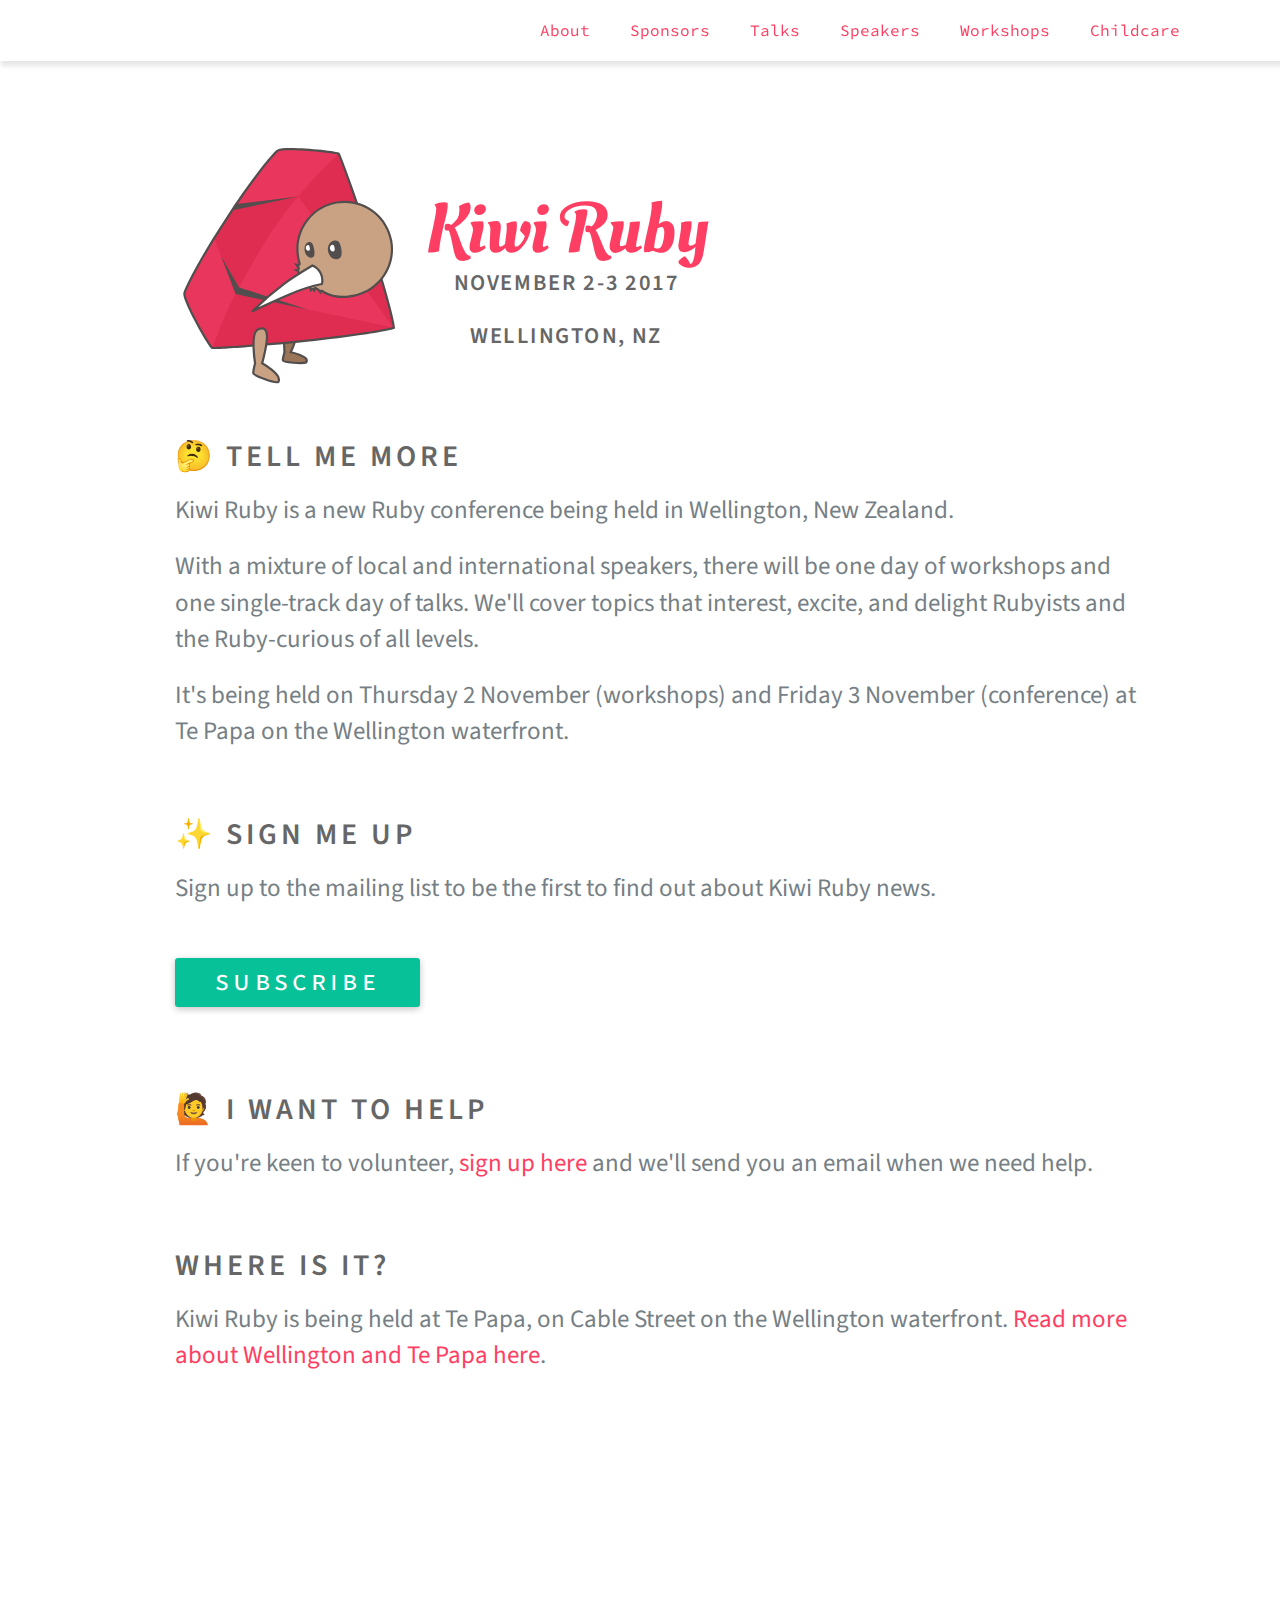
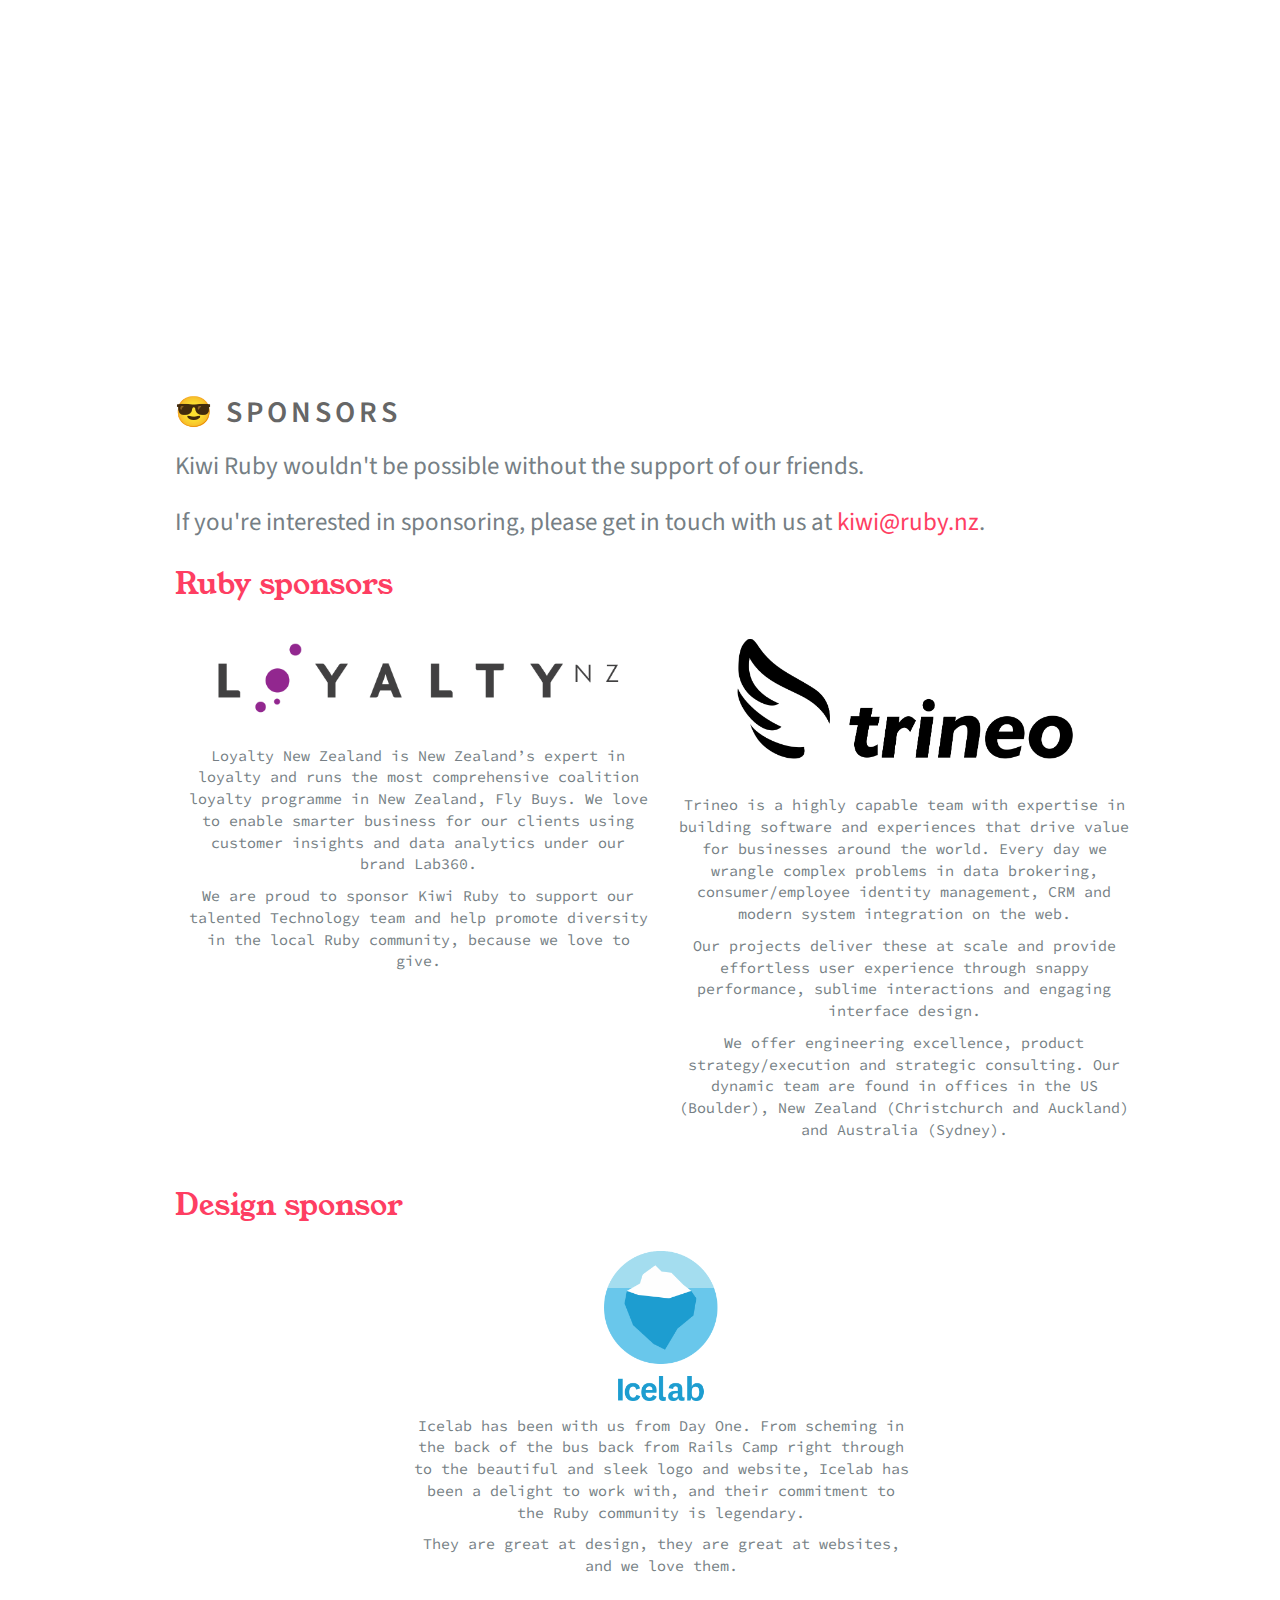
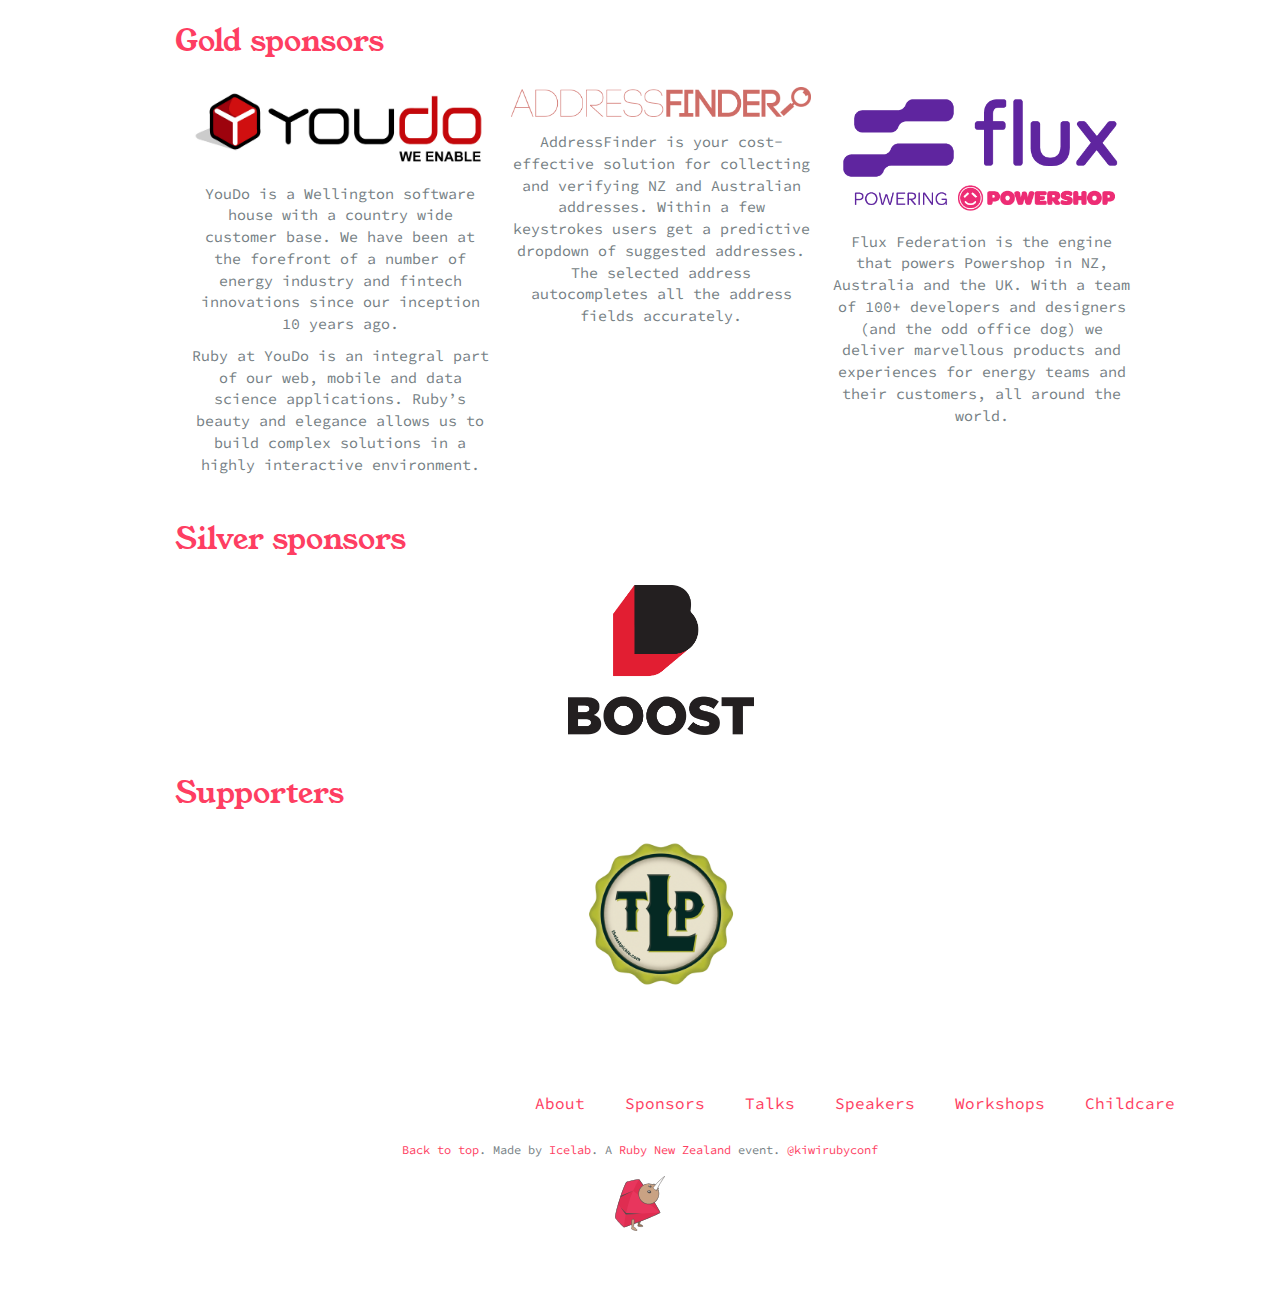
==== index.html @ d2784d5c "Automated commit at 2017-07-31 21:11:00 UTC by middleman-deploy 2.0.0-alpha" ====
<!DOCTYPE html><html lang="en-nz"><head><meta charset="utf-8" /><meta content="width=device-width, initial-scale=1.0" name="viewport"><meta content="desktop-up" media="(min-width: 1024px)" name="breakpoint" /><meta content="tablet" media="(min-width: 640px) and (max-width: 1023px)" name="breakpoint" /><meta content="phone" media="(max-width: 639px)" name="breakpoint" /><meta content="retina" media="(-webkit-min-device-pixel-ratio: 2), only screen and (   min--moz-device-pixel-ratio: 2), only screen and (-o-min-device-pixel-ratio: 2/1), only screen and (min-device-pixel-ratio: 2), only screen and (min-resolution: 192dpi), only screen and (min-resolution: 2dppx)" name="breakpoint" /></meta><script>/* metaquery */
!function(a,b){"use strict";var c={breakpoints:{},_isTicking:!1,_debounceLastTime:0,_namedEvents:{},_eventMatchCache:{},_globalEvents:[],onBreakpointChange:function(){var a=Array.prototype.slice.call(arguments),b=a.pop(),d=a.pop();"undefined"==typeof d?c._globalEvents.push(b):(c._namedEvents[d]=[]).push(b),k()}},d=function(c){/in/.test(b.readyState)?a.setTimeout(function(){d(c)},9):c()},e=function(a,b){var c=a.className.split(" "),d=c.indexOf(b);d>-1&&(c.splice(d,1),a.className=c.join(" "))},f=function(a,b){-1===a.className.indexOf(b)&&(a.className=""!==a.className?a.className+" "+b:b)},g=function(a,c){var d="breakpoint-"+c,g=b.documentElement;a?f(g,d):e(g,d)},h=function(a){c._globalEvents.forEach(function(b){"function"==typeof b&&b(a)})},i=function(){c._isTicking||j(k),c._isTicking=!0},j=function(b,d){if(!a.requestAnimationFrame){var e=(new Date).getTime(),f=Math.max(0,16-(e-c._debounceLastTime)),g=a.setTimeout(function(){b(e+f)},f);return c._debounceLastTime=e+f,g}a.requestAnimationFrame(b,d)},k=function(){c._isTicking=!1;var b=[];for(var d in c.breakpoints){var e=c.breakpoints[d],f=a.matchMedia(e).matches;if(c._namedEvents[d]&&c._eventMatchCache[d]!==f){c._eventMatchCache[d]=f;for(var i=0;i<c._namedEvents[d].length;i++){var j=c._namedEvents[d][i];"function"==typeof j&&j(f)}}f&&b.push(d),g(f,d)}0!==b.length&&h(b)},l=function(){for(var a=b.getElementsByTagName("meta"),d=0;d<a.length;d++)if("breakpoint"===a[d].name){var e=a[d].getAttribute("content"),f=a[d].getAttribute("media");c.breakpoints[e]=f}},m=function(){l(),k()},n=function(){l(),k(),a.addEventListener("resize",i)};"undefined"!=typeof module&&module.exports?module.exports=c:a.metaQuery=c,m(),d(n)}(window,document);</script><script>(function(i,s,o,g,r,a,m){i['GoogleAnalyticsObject']=r;i[r]=i[r]||function(){
(i[r].q=i[r].q||[]).push(arguments)},i[r].l=1*new Date();a=s.createElement(o),
m=s.getElementsByTagName(o)[0];a.async=1;a.src=g;m.parentNode.insertBefore(a,m)
})(window,document,'script','https://www.google-analytics.com/analytics.js','ga');

ga('create', 'UA-98197426-1', 'auto');
ga('send', 'pageview');</script><title>Home — Kiwi Ruby</title><title>Kiwi Ruby</title><meta content="Kiwi Ruby is a new Ruby conference being held in Wellington, New Zealand in November 2017. It will be very good." name="description" property="og:description" /><meta content="http://kiwi.ruby.nz/images/opengraph-image.png" property="og:image" /><meta content="500" property="og:image:height" /><meta content="955" property="og:image:width" /><link href="/assets/public.css" rel="stylesheet" type="text/css" /><link href="/images/favicon.png" rel="icon" sizes="32x32" type="image/png" /><script src="https://cdnjs.cloudflare.com/ajax/libs/jquery/3.2.1/jquery.min.js" type="text/javascript">></script><script async="" src="/assets/public.js"></script></head><body class="nav__room"><div class="nav--mobile__show"><i aria-hidden="true" class="fa fa-bars fa-2x"></i></div><div class="nav nav--header"><ul class="nav__content"><li class="nav__item"><a href="/about">About</a></li><li class="nav__item"><a href="/#sponsors">Sponsors</a></li><li class="nav__item"><a href="/talks">Talks</a></li><li class="nav__item"><a href="/speakers">Speakers</a></li><li class="nav__item"><a href="/workshops">Workshops</a></li><li class="nav__item"><a href="/childcare">Childcare</a></li></ul></div><div class="nav nav--mobile"><ul class="nav__content"><li class="nav__item"><a href="/about">About</a></li><li class="nav__item"><a href="/#sponsors">Sponsors</a></li><li class="nav__item"><a href="/talks">Talks</a></li><li class="nav__item"><a href="/speakers">Speakers</a></li><li class="nav__item"><a href="/workshops">Workshops</a></li><li class="nav__item"><a href="/childcare">Childcare</a></li></ul></div><div class="container"><div class="container__inner"><section><div class="header"><div class="inner-wrapper"><div class="hero"><a class="hero__logo-wrapper" href="/"><img alt="Kiwi Ruby - New Zealand Ruby Conference 2017" class="hero__logo" src="./images/kiwiruby.svg" /></a><h1 class="hero__slogan"><span class="hero__hidden">Kiwi Ruby</span><br /><p class="hero__date">November 2-3 2017 </p><p class="hero__date">Wellington, NZ </p></h1></div></div></div></section><section><div class="body-inner-wrapper"><div class="body-inner-wrapper__section" id="info"><h2>🤔 Tell me more</h2><p>Kiwi Ruby is a new Ruby conference being held in Wellington, New Zealand. </p><p>With a mixture of local and international speakers, there will be one day of workshops and one single-track day of talks. We'll cover topics that interest, excite, and delight Rubyists and the Ruby-curious of all levels. </p><p>It's being held on Thursday 2 November (workshops) and Friday 3 November (conference) at Te Papa on the Wellington waterfront. </p></div><div class="body-inner-wrapper__section" id="signup"><h2>✨ Sign me up</h2><p>Sign up to the mailing list to be the first to find out about Kiwi Ruby news. </p><a class="button button--with-spacing" href="http://eepurl.com/cMyn29" rel="noopener noreferrer" target="_blank">Subscribe </a></div><div class="body-inner-wrapper__section" id="volunteer"><h2>🙋 I want to help</h2><p>If you're keen to volunteer, <a href="http://eepurl.com/cOApHP">sign up here</a> and we'll send you an email when we need help. </p></div><div class="body-inner-wrapper__section"><h2>Where is it?</h2><p>Kiwi Ruby is being held at Te Papa, on Cable Street on the Wellington waterfront. <a href="/location">Read more about Wellington and Te Papa here</a>.</p><div class="c-responsive-map"><iframe width="450"       height="250"        frameborder="0"        style="border:0"        src="https://www.google.com/maps/embed/v1/place?key=AIzaSyDaFJR5kaMRyXO_-1alNS9BNbMHrLHVilk&q='Te Papa, Wellington, New Zealand'"        allowfullscreen> </iframe></div></div><div class="body-inner-wrapper__section" id="sponsors"><h2>😎 Sponsors</h2><p>Kiwi Ruby wouldn't be possible without the support of our friends.</p><p>If you're interested in sponsoring, please get in touch with us at <a href="mailto:kiwi@ruby.nz">kiwi@ruby.nz</a>.</p><div class="c-sponsor-list"><h3 class="c-sponsor-level__name">Ruby sponsors</h3><div class="c-sponsor-level c-sponsor-level--size-2"><div class="c-sponsor c-sponsor-level__sponsor"><a class="c-sponsor__logo" href="https://www.loyalty.co.nz" target="_blank"><img alt="Loyalty" src="/images/sponsor-logos/loyalty.png" /></a><div class="c-sponsor__description"><p>Loyalty New Zealand is New Zealand’s expert in loyalty and runs the most comprehensive coalition loyalty programme in New Zealand, Fly Buys. We love to enable smarter business for our clients using customer insights and data analytics under our brand Lab360.</p><p>We are proud to sponsor Kiwi Ruby to support our talented Technology team and help promote diversity in the local Ruby community, because we love to give.</p></div></div><div class="c-sponsor c-sponsor-level__sponsor"><a class="c-sponsor__logo" href="https://www.trineo.co.nz" target="_blank"><img alt="Trineo" src="/images/sponsor-logos/trineo.png" /></a><div class="c-sponsor__description"><p>Trineo is a highly capable team with expertise in building software and experiences that drive value for businesses around the world. Every day we wrangle complex problems in data brokering, consumer/employee identity management, CRM and modern system integration on the web.</p><p>Our projects deliver these at scale and provide effortless user experience through snappy performance, sublime interactions and engaging interface design.</p><p>We offer engineering excellence, product strategy/execution and strategic consulting. Our dynamic team are found in offices in the US (Boulder), New Zealand (Christchurch and Auckland) and Australia (Sydney).</p></div></div></div><h3 class="c-sponsor-level__name">Design sponsor</h3><div class="c-sponsor-level c-sponsor-level--size-1"><div class="c-sponsor c-sponsor-level__sponsor"><a class="c-sponsor__logo" href="https://www.icelab.com.au" target="_blank"><img alt="Icelab" src="/images/sponsor-logos/icelab.png" /></a><div class="c-sponsor__description"><p>Icelab has been with us from Day One. From scheming in the back of the bus back from Rails Camp right through to the beautiful and sleek logo and website, Icelab has been a delight to work with, and their commitment to the Ruby community is legendary.</p><p>They are great at design, they are great at websites, and we love them.</p></div></div></div><h3 class="c-sponsor-level__name">Gold sponsors</h3><div class="c-sponsor-level c-sponsor-level--size-3"><div class="c-sponsor c-sponsor-level__sponsor"><a class="c-sponsor__logo" href="https://www.youdo.co.nz" target="_blank"><img alt="Youdo" src="/images/sponsor-logos/youdo.png" /></a><div class="c-sponsor__description"><p>YouDo is a Wellington software house with a country wide customer base.  We have been at the forefront of a number of energy industry and fintech innovations since our inception 10 years ago.</p><p>Ruby at YouDo is an integral part of our web, mobile and data science applications.  Ruby’s beauty and elegance allows us to build complex solutions in a highly interactive environment.</p></div></div><div class="c-sponsor c-sponsor-level__sponsor"><a class="c-sponsor__logo" href="http://blog.addressfinder.nz/post/162066941338/kiwi-ruby" target="_blank"><img alt="AddressFinder" src="/images/sponsor-logos/addressfinder.png" /></a><div class="c-sponsor__description"><p>AddressFinder is your cost-effective solution for collecting and verifying NZ and Australian addresses. Within a few keystrokes users get a predictive dropdown of suggested addresses. The selected address autocompletes all the address fields accurately.</p></div></div><div class="c-sponsor c-sponsor-level__sponsor"><a class="c-sponsor__logo" href="https://fluxfederation.com" target="_blank"><img alt="Flux Federation" src="/images/sponsor-logos/flux.png" /></a><div class="c-sponsor__description"><p>Flux Federation is the engine that powers Powershop in NZ, Australia and the UK. With a team of 100+ developers and designers (and the odd office dog) we deliver marvellous products and experiences for energy teams and their customers, all around the world.</p></div></div></div><h3 class="c-sponsor-level__name">Silver sponsors</h3><div class="c-sponsor-level c-sponsor-level--size-4"><div class="c-sponsor c-sponsor-level__sponsor"><a class="c-sponsor__logo" href="https://www.boost.co.nz" target="_blank"><img alt="Boost" src="/images/sponsor-logos/boost-tall.png" /></a></div></div><h3 class="c-sponsor-level__name">Supporters</h3><div class="c-sponsor-level c-sponsor-level--size-5"><div class="c-sponsor c-sponsor-level__sponsor"><a class="c-sponsor__logo" href="http://thelastpickle.com/" target="_blank"><img alt="The Last Pickle" src="/images/sponsor-logos/the-last-pickle.png" /></a></div></div></div></div></div></section></div></div><section><div class="footer"><div class="nav nav--footer"><ul class="nav__content"><li class="nav__item"><a href="/about">About</a></li><li class="nav__item"><a href="/#sponsors">Sponsors</a></li><li class="nav__item"><a href="/talks">Talks</a></li><li class="nav__item"><a href="/speakers">Speakers</a></li><li class="nav__item"><a href="/workshops">Workshops</a></li><li class="nav__item"><a href="/childcare">Childcare</a></li></ul></div><div class="footer__credit"><a href="#">Back to top</a>. Made by <a href="http://icelab.com.au">Icelab</a>. A <a href="http://www.ruby.nz">Ruby New Zealand</a>&nbsp;event. <a href="https://twitter.com/KiwiRubyConf">@kiwirubyconf</a></div><div class="footer__birb"><img alt="NZ Rubyconf 2017 mascot" src="/images/gembirb-up.svg" width="50" /></div></div></section></body></html>
---- assets/public.css ----
@import url(https://fonts.googleapis.com/css?family=Source+Code+Pro|Source+Sans+Pro:400,600&subset=latin-ext);@import url(https://fonts.googleapis.com/css?family=Oleo+Script+Swash+Caps&subset=latin-ext);a,abbr,acronym,address,applet,article,aside,audio,b,big,blockquote,body,canvas,caption,center,cite,code,dd,del,details,dfn,div,dl,dt,em,embed,fieldset,figcaption,figure,footer,form,h1,h2,h3,h4,h5,h6,header,hgroup,html,i,iframe,img,ins,kbd,label,legend,li,mark,menu,nav,object,ol,output,p,pre,q,ruby,s,samp,section,small,span,strike,strong,sub,summary,sup,table,tbody,td,tfoot,th,thead,time,tr,tt,u,ul,var,video{margin:0;padding:0;border:0;font-size:100%;font:inherit;vertical-align:baseline}article,aside,details,figcaption,figure,footer,header,hgroup,menu,nav,section{display:block}ol,ul{list-style:none}blockquote,q{quotes:none}blockquote:after,blockquote:before,q:after,q:before{content:"";content:none}table{border-collapse:collapse;border-spacing:0}@font-face{font-family:YoungSerif;src:url(public/fonts/YoungSerif-Regular.woff2)}@font-face{font-family:OleoSwash;src:url(public/fonts/OleoScriptSwashCaps-Regular.woff2)}
/*!
 *  Font Awesome 4.7.0 by @davegandy - http://fontawesome.io - @fontawesome
 *  License - http://fontawesome.io/license (Font: SIL OFL 1.1, CSS: MIT License)
 */@font-face{font-family:FontAwesome;src:url(public/fonts/fontawesome-webfont.eot);src:url(public/fonts/fontawesome-webfont.eot?#iefix&v=4.7.0) format("embedded-opentype"),url(public/fonts/fontawesome-webfont.woff2) format("woff2"),url(public/fonts/fontawesome-webfont.woff) format("woff"),url(public/fonts/fontawesome-webfont.ttf) format("truetype"),url(public/fonts/fontawesome-webfont.svg#fontawesomeregular) format("svg");font-weight:400;font-style:normal}.fa{display:inline-block;font:normal normal normal 14px/1 FontAwesome;font-size:inherit;text-rendering:auto;-webkit-font-smoothing:antialiased;-moz-osx-font-smoothing:grayscale}.fa-lg{font-size:1.33333333em;line-height:.75em;vertical-align:-15%}.fa-2x{font-size:2em}.fa-3x{font-size:3em}.fa-4x{font-size:4em}.fa-5x{font-size:5em}.fa-fw{width:1.28571429em;text-align:center}.fa-ul{padding-left:0;margin-left:2.14285714em;list-style-type:none}.fa-ul>li{position:relative}.fa-li{position:absolute;left:-2.14285714em;width:2.14285714em;top:.14285714em;text-align:center}.fa-li.fa-lg{left:-1.85714286em}.fa-border{padding:.2em .25em .15em;border:.08em solid #eee;border-radius:.1em}.fa-pull-left{float:left}.fa-pull-right{float:right}.fa.fa-pull-left{margin-right:.3em}.fa.fa-pull-right{margin-left:.3em}.pull-right{float:right}.pull-left{float:left}.fa.pull-left{margin-right:.3em}.fa.pull-right{margin-left:.3em}.fa-spin{-webkit-animation:fa-spin 2s infinite linear;animation:fa-spin 2s infinite linear}.fa-pulse{-webkit-animation:fa-spin 1s infinite steps(8);animation:fa-spin 1s infinite steps(8)}@-webkit-keyframes fa-spin{0%{-webkit-transform:rotate(0deg);transform:rotate(0deg)}to{-webkit-transform:rotate(359deg);transform:rotate(359deg)}}@keyframes fa-spin{0%{-webkit-transform:rotate(0deg);transform:rotate(0deg)}to{-webkit-transform:rotate(359deg);transform:rotate(359deg)}}.fa-rotate-90{-ms-filter:"progid:DXImageTransform.Microsoft.BasicImage(rotation=1)";-webkit-transform:rotate(90deg);transform:rotate(90deg)}.fa-rotate-180{-ms-filter:"progid:DXImageTransform.Microsoft.BasicImage(rotation=2)";-webkit-transform:rotate(180deg);transform:rotate(180deg)}.fa-rotate-270{-ms-filter:"progid:DXImageTransform.Microsoft.BasicImage(rotation=3)";-webkit-transform:rotate(270deg);transform:rotate(270deg)}.fa-flip-horizontal{-ms-filter:"progid:DXImageTransform.Microsoft.BasicImage(rotation=0, mirror=1)";-webkit-transform:scaleX(-1);transform:scaleX(-1)}.fa-flip-vertical{-ms-filter:"progid:DXImageTransform.Microsoft.BasicImage(rotation=2, mirror=1)";-webkit-transform:scaleY(-1);transform:scaleY(-1)}:root .fa-flip-horizontal,:root .fa-flip-vertical,:root .fa-rotate-90,:root .fa-rotate-180,:root .fa-rotate-270{-webkit-filter:none;filter:none}.fa-stack{position:relative;display:inline-block;width:2em;height:2em;line-height:2em;vertical-align:middle}.fa-stack-1x,.fa-stack-2x{position:absolute;left:0;width:100%;text-align:center}.fa-stack-1x{line-height:inherit}.fa-stack-2x{font-size:2em}.fa-inverse{color:#fff}.fa-glass:before{content:"\F000"}.fa-music:before{content:"\F001"}.fa-search:before{content:"\F002"}.fa-envelope-o:before{content:"\F003"}.fa-heart:before{content:"\F004"}.fa-star:before{content:"\F005"}.fa-star-o:before{content:"\F006"}.fa-user:before{content:"\F007"}.fa-film:before{content:"\F008"}.fa-th-large:before{content:"\F009"}.fa-th:before{content:"\F00A"}.fa-th-list:before{content:"\F00B"}.fa-check:before{content:"\F00C"}.fa-close:before,.fa-remove:before,.fa-times:before{content:"\F00D"}.fa-search-plus:before{content:"\F00E"}.fa-search-minus:before{content:"\F010"}.fa-power-off:before{content:"\F011"}.fa-signal:before{content:"\F012"}.fa-cog:before,.fa-gear:before{content:"\F013"}.fa-trash-o:before{content:"\F014"}.fa-home:before{content:"\F015"}.fa-file-o:before{content:"\F016"}.fa-clock-o:before{content:"\F017"}.fa-road:before{content:"\F018"}.fa-download:before{content:"\F019"}.fa-arrow-circle-o-down:before{content:"\F01A"}.fa-arrow-circle-o-up:before{content:"\F01B"}.fa-inbox:before{content:"\F01C"}.fa-play-circle-o:before{content:"\F01D"}.fa-repeat:before,.fa-rotate-right:before{content:"\F01E"}.fa-refresh:before{content:"\F021"}.fa-list-alt:before{content:"\F022"}.fa-lock:before{content:"\F023"}.fa-flag:before{content:"\F024"}.fa-headphones:before{content:"\F025"}.fa-volume-off:before{content:"\F026"}.fa-volume-down:before{content:"\F027"}.fa-volume-up:before{content:"\F028"}.fa-qrcode:before{content:"\F029"}.fa-barcode:before{content:"\F02A"}.fa-tag:before{content:"\F02B"}.fa-tags:before{content:"\F02C"}.fa-book:before{content:"\F02D"}.fa-bookmark:before{content:"\F02E"}.fa-print:before{content:"\F02F"}.fa-camera:before{content:"\F030"}.fa-font:before{content:"\F031"}.fa-bold:before{content:"\F032"}.fa-italic:before{content:"\F033"}.fa-text-height:before{content:"\F034"}.fa-text-width:before{content:"\F035"}.fa-align-left:before{content:"\F036"}.fa-align-center:before{content:"\F037"}.fa-align-right:before{content:"\F038"}.fa-align-justify:before{content:"\F039"}.fa-list:before{content:"\F03A"}.fa-dedent:before,.fa-outdent:before{content:"\F03B"}.fa-indent:before{content:"\F03C"}.fa-video-camera:before{content:"\F03D"}.fa-image:before,.fa-photo:before,.fa-picture-o:before{content:"\F03E"}.fa-pencil:before{content:"\F040"}.fa-map-marker:before{content:"\F041"}.fa-adjust:before{content:"\F042"}.fa-tint:before{content:"\F043"}.fa-edit:before,.fa-pencil-square-o:before{content:"\F044"}.fa-share-square-o:before{content:"\F045"}.fa-check-square-o:before{content:"\F046"}.fa-arrows:before{content:"\F047"}.fa-step-backward:before{content:"\F048"}.fa-fast-backward:before{content:"\F049"}.fa-backward:before{content:"\F04A"}.fa-play:before{content:"\F04B"}.fa-pause:before{content:"\F04C"}.fa-stop:before{content:"\F04D"}.fa-forward:before{content:"\F04E"}.fa-fast-forward:before{content:"\F050"}.fa-step-forward:before{content:"\F051"}.fa-eject:before{content:"\F052"}.fa-chevron-left:before{content:"\F053"}.fa-chevron-right:before{content:"\F054"}.fa-plus-circle:before{content:"\F055"}.fa-minus-circle:before{content:"\F056"}.fa-times-circle:before{content:"\F057"}.fa-check-circle:before{content:"\F058"}.fa-question-circle:before{content:"\F059"}.fa-info-circle:before{content:"\F05A"}.fa-crosshairs:before{content:"\F05B"}.fa-times-circle-o:before{content:"\F05C"}.fa-check-circle-o:before{content:"\F05D"}.fa-ban:before{content:"\F05E"}.fa-arrow-left:before{content:"\F060"}.fa-arrow-right:before{content:"\F061"}.fa-arrow-up:before{content:"\F062"}.fa-arrow-down:before{content:"\F063"}.fa-mail-forward:before,.fa-share:before{content:"\F064"}.fa-expand:before{content:"\F065"}.fa-compress:before{content:"\F066"}.fa-plus:before{content:"\F067"}.fa-minus:before{content:"\F068"}.fa-asterisk:before{content:"\F069"}.fa-exclamation-circle:before{content:"\F06A"}.fa-gift:before{content:"\F06B"}.fa-leaf:before{content:"\F06C"}.fa-fire:before{content:"\F06D"}.fa-eye:before{content:"\F06E"}.fa-eye-slash:before{content:"\F070"}.fa-exclamation-triangle:before,.fa-warning:before{content:"\F071"}.fa-plane:before{content:"\F072"}.fa-calendar:before{content:"\F073"}.fa-random:before{content:"\F074"}.fa-comment:before{content:"\F075"}.fa-magnet:before{content:"\F076"}.fa-chevron-up:before{content:"\F077"}.fa-chevron-down:before{content:"\F078"}.fa-retweet:before{content:"\F079"}.fa-shopping-cart:before{content:"\F07A"}.fa-folder:before{content:"\F07B"}.fa-folder-open:before{content:"\F07C"}.fa-arrows-v:before{content:"\F07D"}.fa-arrows-h:before{content:"\F07E"}.fa-bar-chart-o:before,.fa-bar-chart:before{content:"\F080"}.fa-twitter-square:before{content:"\F081"}.fa-facebook-square:before{content:"\F082"}.fa-camera-retro:before{content:"\F083"}.fa-key:before{content:"\F084"}.fa-cogs:before,.fa-gears:before{content:"\F085"}.fa-comments:before{content:"\F086"}.fa-thumbs-o-up:before{content:"\F087"}.fa-thumbs-o-down:before{content:"\F088"}.fa-star-half:before{content:"\F089"}.fa-heart-o:before{content:"\F08A"}.fa-sign-out:before{content:"\F08B"}.fa-linkedin-square:before{content:"\F08C"}.fa-thumb-tack:before{content:"\F08D"}.fa-external-link:before{content:"\F08E"}.fa-sign-in:before{content:"\F090"}.fa-trophy:before{content:"\F091"}.fa-github-square:before{content:"\F092"}.fa-upload:before{content:"\F093"}.fa-lemon-o:before{content:"\F094"}.fa-phone:before{content:"\F095"}.fa-square-o:before{content:"\F096"}.fa-bookmark-o:before{content:"\F097"}.fa-phone-square:before{content:"\F098"}.fa-twitter:before{content:"\F099"}.fa-facebook-f:before,.fa-facebook:before{content:"\F09A"}.fa-github:before{content:"\F09B"}.fa-unlock:before{content:"\F09C"}.fa-credit-card:before{content:"\F09D"}.fa-feed:before,.fa-rss:before{content:"\F09E"}.fa-hdd-o:before{content:"\F0A0"}.fa-bullhorn:before{content:"\F0A1"}.fa-bell:before{content:"\F0F3"}.fa-certificate:before{content:"\F0A3"}.fa-hand-o-right:before{content:"\F0A4"}.fa-hand-o-left:before{content:"\F0A5"}.fa-hand-o-up:before{content:"\F0A6"}.fa-hand-o-down:before{content:"\F0A7"}.fa-arrow-circle-left:before{content:"\F0A8"}.fa-arrow-circle-right:before{content:"\F0A9"}.fa-arrow-circle-up:before{content:"\F0AA"}.fa-arrow-circle-down:before{content:"\F0AB"}.fa-globe:before{content:"\F0AC"}.fa-wrench:before{content:"\F0AD"}.fa-tasks:before{content:"\F0AE"}.fa-filter:before{content:"\F0B0"}.fa-briefcase:before{content:"\F0B1"}.fa-arrows-alt:before{content:"\F0B2"}.fa-group:before,.fa-users:before{content:"\F0C0"}.fa-chain:before,.fa-link:before{content:"\F0C1"}.fa-cloud:before{content:"\F0C2"}.fa-flask:before{content:"\F0C3"}.fa-cut:before,.fa-scissors:before{content:"\F0C4"}.fa-copy:before,.fa-files-o:before{content:"\F0C5"}.fa-paperclip:before{content:"\F0C6"}.fa-floppy-o:before,.fa-save:before{content:"\F0C7"}.fa-square:before{content:"\F0C8"}.fa-bars:before,.fa-navicon:before,.fa-reorder:before{content:"\F0C9"}.fa-list-ul:before{content:"\F0CA"}.fa-list-ol:before{content:"\F0CB"}.fa-strikethrough:before{content:"\F0CC"}.fa-underline:before{content:"\F0CD"}.fa-table:before{content:"\F0CE"}.fa-magic:before{content:"\F0D0"}.fa-truck:before{content:"\F0D1"}.fa-pinterest:before{content:"\F0D2"}.fa-pinterest-square:before{content:"\F0D3"}.fa-google-plus-square:before{content:"\F0D4"}.fa-google-plus:before{content:"\F0D5"}.fa-money:before{content:"\F0D6"}.fa-caret-down:before{content:"\F0D7"}.fa-caret-up:before{content:"\F0D8"}.fa-caret-left:before{content:"\F0D9"}.fa-caret-right:before{content:"\F0DA"}.fa-columns:before{content:"\F0DB"}.fa-sort:before,.fa-unsorted:before{content:"\F0DC"}.fa-sort-desc:before,.fa-sort-down:before{content:"\F0DD"}.fa-sort-asc:before,.fa-sort-up:before{content:"\F0DE"}.fa-envelope:before{content:"\F0E0"}.fa-linkedin:before{content:"\F0E1"}.fa-rotate-left:before,.fa-undo:before{content:"\F0E2"}.fa-gavel:before,.fa-legal:before{content:"\F0E3"}.fa-dashboard:before,.fa-tachometer:before{content:"\F0E4"}.fa-comment-o:before{content:"\F0E5"}.fa-comments-o:before{content:"\F0E6"}.fa-bolt:before,.fa-flash:before{content:"\F0E7"}.fa-sitemap:before{content:"\F0E8"}.fa-umbrella:before{content:"\F0E9"}.fa-clipboard:before,.fa-paste:before{content:"\F0EA"}.fa-lightbulb-o:before{content:"\F0EB"}.fa-exchange:before{content:"\F0EC"}.fa-cloud-download:before{content:"\F0ED"}.fa-cloud-upload:before{content:"\F0EE"}.fa-user-md:before{content:"\F0F0"}.fa-stethoscope:before{content:"\F0F1"}.fa-suitcase:before{content:"\F0F2"}.fa-bell-o:before{content:"\F0A2"}.fa-coffee:before{content:"\F0F4"}.fa-cutlery:before{content:"\F0F5"}.fa-file-text-o:before{content:"\F0F6"}.fa-building-o:before{content:"\F0F7"}.fa-hospital-o:before{content:"\F0F8"}.fa-ambulance:before{content:"\F0F9"}.fa-medkit:before{content:"\F0FA"}.fa-fighter-jet:before{content:"\F0FB"}.fa-beer:before{content:"\F0FC"}.fa-h-square:before{content:"\F0FD"}.fa-plus-square:before{content:"\F0FE"}.fa-angle-double-left:before{content:"\F100"}.fa-angle-double-right:before{content:"\F101"}.fa-angle-double-up:before{content:"\F102"}.fa-angle-double-down:before{content:"\F103"}.fa-angle-left:before{content:"\F104"}.fa-angle-right:before{content:"\F105"}.fa-angle-up:before{content:"\F106"}.fa-angle-down:before{content:"\F107"}.fa-desktop:before{content:"\F108"}.fa-laptop:before{content:"\F109"}.fa-tablet:before{content:"\F10A"}.fa-mobile-phone:before,.fa-mobile:before{content:"\F10B"}.fa-circle-o:before{content:"\F10C"}.fa-quote-left:before{content:"\F10D"}.fa-quote-right:before{content:"\F10E"}.fa-spinner:before{content:"\F110"}.fa-circle:before{content:"\F111"}.fa-mail-reply:before,.fa-reply:before{content:"\F112"}.fa-github-alt:before{content:"\F113"}.fa-folder-o:before{content:"\F114"}.fa-folder-open-o:before{content:"\F115"}.fa-smile-o:before{content:"\F118"}.fa-frown-o:before{content:"\F119"}.fa-meh-o:before{content:"\F11A"}.fa-gamepad:before{content:"\F11B"}.fa-keyboard-o:before{content:"\F11C"}.fa-flag-o:before{content:"\F11D"}.fa-flag-checkered:before{content:"\F11E"}.fa-terminal:before{content:"\F120"}.fa-code:before{content:"\F121"}.fa-mail-reply-all:before,.fa-reply-all:before{content:"\F122"}.fa-star-half-empty:before,.fa-star-half-full:before,.fa-star-half-o:before{content:"\F123"}.fa-location-arrow:before{content:"\F124"}.fa-crop:before{content:"\F125"}.fa-code-fork:before{content:"\F126"}.fa-chain-broken:before,.fa-unlink:before{content:"\F127"}.fa-question:before{content:"\F128"}.fa-info:before{content:"\F129"}.fa-exclamation:before{content:"\F12A"}.fa-superscript:before{content:"\F12B"}.fa-subscript:before{content:"\F12C"}.fa-eraser:before{content:"\F12D"}.fa-puzzle-piece:before{content:"\F12E"}.fa-microphone:before{content:"\F130"}.fa-microphone-slash:before{content:"\F131"}.fa-shield:before{content:"\F132"}.fa-calendar-o:before{content:"\F133"}.fa-fire-extinguisher:before{content:"\F134"}.fa-rocket:before{content:"\F135"}.fa-maxcdn:before{content:"\F136"}.fa-chevron-circle-left:before{content:"\F137"}.fa-chevron-circle-right:before{content:"\F138"}.fa-chevron-circle-up:before{content:"\F139"}.fa-chevron-circle-down:before{content:"\F13A"}.fa-html5:before{content:"\F13B"}.fa-css3:before{content:"\F13C"}.fa-anchor:before{content:"\F13D"}.fa-unlock-alt:before{content:"\F13E"}.fa-bullseye:before{content:"\F140"}.fa-ellipsis-h:before{content:"\F141"}.fa-ellipsis-v:before{content:"\F142"}.fa-rss-square:before{content:"\F143"}.fa-play-circle:before{content:"\F144"}.fa-ticket:before{content:"\F145"}.fa-minus-square:before{content:"\F146"}.fa-minus-square-o:before{content:"\F147"}.fa-level-up:before{content:"\F148"}.fa-level-down:before{content:"\F149"}.fa-check-square:before{content:"\F14A"}.fa-pencil-square:before{content:"\F14B"}.fa-external-link-square:before{content:"\F14C"}.fa-share-square:before{content:"\F14D"}.fa-compass:before{content:"\F14E"}.fa-caret-square-o-down:before,.fa-toggle-down:before{content:"\F150"}.fa-caret-square-o-up:before,.fa-toggle-up:before{content:"\F151"}.fa-caret-square-o-right:before,.fa-toggle-right:before{content:"\F152"}.fa-eur:before,.fa-euro:before{content:"\F153"}.fa-gbp:before{content:"\F154"}.fa-dollar:before,.fa-usd:before{content:"\F155"}.fa-inr:before,.fa-rupee:before{content:"\F156"}.fa-cny:before,.fa-jpy:before,.fa-rmb:before,.fa-yen:before{content:"\F157"}.fa-rouble:before,.fa-rub:before,.fa-ruble:before{content:"\F158"}.fa-krw:before,.fa-won:before{content:"\F159"}.fa-bitcoin:before,.fa-btc:before{content:"\F15A"}.fa-file:before{content:"\F15B"}.fa-file-text:before{content:"\F15C"}.fa-sort-alpha-asc:before{content:"\F15D"}.fa-sort-alpha-desc:before{content:"\F15E"}.fa-sort-amount-asc:before{content:"\F160"}.fa-sort-amount-desc:before{content:"\F161"}.fa-sort-numeric-asc:before{content:"\F162"}.fa-sort-numeric-desc:before{content:"\F163"}.fa-thumbs-up:before{content:"\F164"}.fa-thumbs-down:before{content:"\F165"}.fa-youtube-square:before{content:"\F166"}.fa-youtube:before{content:"\F167"}.fa-xing:before{content:"\F168"}.fa-xing-square:before{content:"\F169"}.fa-youtube-play:before{content:"\F16A"}.fa-dropbox:before{content:"\F16B"}.fa-stack-overflow:before{content:"\F16C"}.fa-instagram:before{content:"\F16D"}.fa-flickr:before{content:"\F16E"}.fa-adn:before{content:"\F170"}.fa-bitbucket:before{content:"\F171"}.fa-bitbucket-square:before{content:"\F172"}.fa-tumblr:before{content:"\F173"}.fa-tumblr-square:before{content:"\F174"}.fa-long-arrow-down:before{content:"\F175"}.fa-long-arrow-up:before{content:"\F176"}.fa-long-arrow-left:before{content:"\F177"}.fa-long-arrow-right:before{content:"\F178"}.fa-apple:before{content:"\F179"}.fa-windows:before{content:"\F17A"}.fa-android:before{content:"\F17B"}.fa-linux:before{content:"\F17C"}.fa-dribbble:before{content:"\F17D"}.fa-skype:before{content:"\F17E"}.fa-foursquare:before{content:"\F180"}.fa-trello:before{content:"\F181"}.fa-female:before{content:"\F182"}.fa-male:before{content:"\F183"}.fa-gittip:before,.fa-gratipay:before{content:"\F184"}.fa-sun-o:before{content:"\F185"}.fa-moon-o:before{content:"\F186"}.fa-archive:before{content:"\F187"}.fa-bug:before{content:"\F188"}.fa-vk:before{content:"\F189"}.fa-weibo:before{content:"\F18A"}.fa-renren:before{content:"\F18B"}.fa-pagelines:before{content:"\F18C"}.fa-stack-exchange:before{content:"\F18D"}.fa-arrow-circle-o-right:before{content:"\F18E"}.fa-arrow-circle-o-left:before{content:"\F190"}.fa-caret-square-o-left:before,.fa-toggle-left:before{content:"\F191"}.fa-dot-circle-o:before{content:"\F192"}.fa-wheelchair:before{content:"\F193"}.fa-vimeo-square:before{content:"\F194"}.fa-try:before,.fa-turkish-lira:before{content:"\F195"}.fa-plus-square-o:before{content:"\F196"}.fa-space-shuttle:before{content:"\F197"}.fa-slack:before{content:"\F198"}.fa-envelope-square:before{content:"\F199"}.fa-wordpress:before{content:"\F19A"}.fa-openid:before{content:"\F19B"}.fa-bank:before,.fa-institution:before,.fa-university:before{content:"\F19C"}.fa-graduation-cap:before,.fa-mortar-board:before{content:"\F19D"}.fa-yahoo:before{content:"\F19E"}.fa-google:before{content:"\F1A0"}.fa-reddit:before{content:"\F1A1"}.fa-reddit-square:before{content:"\F1A2"}.fa-stumbleupon-circle:before{content:"\F1A3"}.fa-stumbleupon:before{content:"\F1A4"}.fa-delicious:before{content:"\F1A5"}.fa-digg:before{content:"\F1A6"}.fa-pied-piper-pp:before{content:"\F1A7"}.fa-pied-piper-alt:before{content:"\F1A8"}.fa-drupal:before{content:"\F1A9"}.fa-joomla:before{content:"\F1AA"}.fa-language:before{content:"\F1AB"}.fa-fax:before{content:"\F1AC"}.fa-building:before{content:"\F1AD"}.fa-child:before{content:"\F1AE"}.fa-paw:before{content:"\F1B0"}.fa-spoon:before{content:"\F1B1"}.fa-cube:before{content:"\F1B2"}.fa-cubes:before{content:"\F1B3"}.fa-behance:before{content:"\F1B4"}.fa-behance-square:before{content:"\F1B5"}.fa-steam:before{content:"\F1B6"}.fa-steam-square:before{content:"\F1B7"}.fa-recycle:before{content:"\F1B8"}.fa-automobile:before,.fa-car:before{content:"\F1B9"}.fa-cab:before,.fa-taxi:before{content:"\F1BA"}.fa-tree:before{content:"\F1BB"}.fa-spotify:before{content:"\F1BC"}.fa-deviantart:before{content:"\F1BD"}.fa-soundcloud:before{content:"\F1BE"}.fa-database:before{content:"\F1C0"}.fa-file-pdf-o:before{content:"\F1C1"}.fa-file-word-o:before{content:"\F1C2"}.fa-file-excel-o:before{content:"\F1C3"}.fa-file-powerpoint-o:before{content:"\F1C4"}.fa-file-image-o:before,.fa-file-photo-o:before,.fa-file-picture-o:before{content:"\F1C5"}.fa-file-archive-o:before,.fa-file-zip-o:before{content:"\F1C6"}.fa-file-audio-o:before,.fa-file-sound-o:before{content:"\F1C7"}.fa-file-movie-o:before,.fa-file-video-o:before{content:"\F1C8"}.fa-file-code-o:before{content:"\F1C9"}.fa-vine:before{content:"\F1CA"}.fa-codepen:before{content:"\F1CB"}.fa-jsfiddle:before{content:"\F1CC"}.fa-life-bouy:before,.fa-life-buoy:before,.fa-life-ring:before,.fa-life-saver:before,.fa-support:before{content:"\F1CD"}.fa-circle-o-notch:before{content:"\F1CE"}.fa-ra:before,.fa-rebel:before,.fa-resistance:before{content:"\F1D0"}.fa-empire:before,.fa-ge:before{content:"\F1D1"}.fa-git-square:before{content:"\F1D2"}.fa-git:before{content:"\F1D3"}.fa-hacker-news:before,.fa-y-combinator-square:before,.fa-yc-square:before{content:"\F1D4"}.fa-tencent-weibo:before{content:"\F1D5"}.fa-qq:before{content:"\F1D6"}.fa-wechat:before,.fa-weixin:before{content:"\F1D7"}.fa-paper-plane:before,.fa-send:before{content:"\F1D8"}.fa-paper-plane-o:before,.fa-send-o:before{content:"\F1D9"}.fa-history:before{content:"\F1DA"}.fa-circle-thin:before{content:"\F1DB"}.fa-header:before{content:"\F1DC"}.fa-paragraph:before{content:"\F1DD"}.fa-sliders:before{content:"\F1DE"}.fa-share-alt:before{content:"\F1E0"}.fa-share-alt-square:before{content:"\F1E1"}.fa-bomb:before{content:"\F1E2"}.fa-futbol-o:before,.fa-soccer-ball-o:before{content:"\F1E3"}.fa-tty:before{content:"\F1E4"}.fa-binoculars:before{content:"\F1E5"}.fa-plug:before{content:"\F1E6"}.fa-slideshare:before{content:"\F1E7"}.fa-twitch:before{content:"\F1E8"}.fa-yelp:before{content:"\F1E9"}.fa-newspaper-o:before{content:"\F1EA"}.fa-wifi:before{content:"\F1EB"}.fa-calculator:before{content:"\F1EC"}.fa-paypal:before{content:"\F1ED"}.fa-google-wallet:before{content:"\F1EE"}.fa-cc-visa:before{content:"\F1F0"}.fa-cc-mastercard:before{content:"\F1F1"}.fa-cc-discover:before{content:"\F1F2"}.fa-cc-amex:before{content:"\F1F3"}.fa-cc-paypal:before{content:"\F1F4"}.fa-cc-stripe:before{content:"\F1F5"}.fa-bell-slash:before{content:"\F1F6"}.fa-bell-slash-o:before{content:"\F1F7"}.fa-trash:before{content:"\F1F8"}.fa-copyright:before{content:"\F1F9"}.fa-at:before{content:"\F1FA"}.fa-eyedropper:before{content:"\F1FB"}.fa-paint-brush:before{content:"\F1FC"}.fa-birthday-cake:before{content:"\F1FD"}.fa-area-chart:before{content:"\F1FE"}.fa-pie-chart:before{content:"\F200"}.fa-line-chart:before{content:"\F201"}.fa-lastfm:before{content:"\F202"}.fa-lastfm-square:before{content:"\F203"}.fa-toggle-off:before{content:"\F204"}.fa-toggle-on:before{content:"\F205"}.fa-bicycle:before{content:"\F206"}.fa-bus:before{content:"\F207"}.fa-ioxhost:before{content:"\F208"}.fa-angellist:before{content:"\F209"}.fa-cc:before{content:"\F20A"}.fa-ils:before,.fa-shekel:before,.fa-sheqel:before{content:"\F20B"}.fa-meanpath:before{content:"\F20C"}.fa-buysellads:before{content:"\F20D"}.fa-connectdevelop:before{content:"\F20E"}.fa-dashcube:before{content:"\F210"}.fa-forumbee:before{content:"\F211"}.fa-leanpub:before{content:"\F212"}.fa-sellsy:before{content:"\F213"}.fa-shirtsinbulk:before{content:"\F214"}.fa-simplybuilt:before{content:"\F215"}.fa-skyatlas:before{content:"\F216"}.fa-cart-plus:before{content:"\F217"}.fa-cart-arrow-down:before{content:"\F218"}.fa-diamond:before{content:"\F219"}.fa-ship:before{content:"\F21A"}.fa-user-secret:before{content:"\F21B"}.fa-motorcycle:before{content:"\F21C"}.fa-street-view:before{content:"\F21D"}.fa-heartbeat:before{content:"\F21E"}.fa-venus:before{content:"\F221"}.fa-mars:before{content:"\F222"}.fa-mercury:before{content:"\F223"}.fa-intersex:before,.fa-transgender:before{content:"\F224"}.fa-transgender-alt:before{content:"\F225"}.fa-venus-double:before{content:"\F226"}.fa-mars-double:before{content:"\F227"}.fa-venus-mars:before{content:"\F228"}.fa-mars-stroke:before{content:"\F229"}.fa-mars-stroke-v:before{content:"\F22A"}.fa-mars-stroke-h:before{content:"\F22B"}.fa-neuter:before{content:"\F22C"}.fa-genderless:before{content:"\F22D"}.fa-facebook-official:before{content:"\F230"}.fa-pinterest-p:before{content:"\F231"}.fa-whatsapp:before{content:"\F232"}.fa-server:before{content:"\F233"}.fa-user-plus:before{content:"\F234"}.fa-user-times:before{content:"\F235"}.fa-bed:before,.fa-hotel:before{content:"\F236"}.fa-viacoin:before{content:"\F237"}.fa-train:before{content:"\F238"}.fa-subway:before{content:"\F239"}.fa-medium:before{content:"\F23A"}.fa-y-combinator:before,.fa-yc:before{content:"\F23B"}.fa-optin-monster:before{content:"\F23C"}.fa-opencart:before{content:"\F23D"}.fa-expeditedssl:before{content:"\F23E"}.fa-battery-4:before,.fa-battery-full:before,.fa-battery:before{content:"\F240"}.fa-battery-3:before,.fa-battery-three-quarters:before{content:"\F241"}.fa-battery-2:before,.fa-battery-half:before{content:"\F242"}.fa-battery-1:before,.fa-battery-quarter:before{content:"\F243"}.fa-battery-0:before,.fa-battery-empty:before{content:"\F244"}.fa-mouse-pointer:before{content:"\F245"}.fa-i-cursor:before{content:"\F246"}.fa-object-group:before{content:"\F247"}.fa-object-ungroup:before{content:"\F248"}.fa-sticky-note:before{content:"\F249"}.fa-sticky-note-o:before{content:"\F24A"}.fa-cc-jcb:before{content:"\F24B"}.fa-cc-diners-club:before{content:"\F24C"}.fa-clone:before{content:"\F24D"}.fa-balance-scale:before{content:"\F24E"}.fa-hourglass-o:before{content:"\F250"}.fa-hourglass-1:before,.fa-hourglass-start:before{content:"\F251"}.fa-hourglass-2:before,.fa-hourglass-half:before{content:"\F252"}.fa-hourglass-3:before,.fa-hourglass-end:before{content:"\F253"}.fa-hourglass:before{content:"\F254"}.fa-hand-grab-o:before,.fa-hand-rock-o:before{content:"\F255"}.fa-hand-paper-o:before,.fa-hand-stop-o:before{content:"\F256"}.fa-hand-scissors-o:before{content:"\F257"}.fa-hand-lizard-o:before{content:"\F258"}.fa-hand-spock-o:before{content:"\F259"}.fa-hand-pointer-o:before{content:"\F25A"}.fa-hand-peace-o:before{content:"\F25B"}.fa-trademark:before{content:"\F25C"}.fa-registered:before{content:"\F25D"}.fa-creative-commons:before{content:"\F25E"}.fa-gg:before{content:"\F260"}.fa-gg-circle:before{content:"\F261"}.fa-tripadvisor:before{content:"\F262"}.fa-odnoklassniki:before{content:"\F263"}.fa-odnoklassniki-square:before{content:"\F264"}.fa-get-pocket:before{content:"\F265"}.fa-wikipedia-w:before{content:"\F266"}.fa-safari:before{content:"\F267"}.fa-chrome:before{content:"\F268"}.fa-firefox:before{content:"\F269"}.fa-opera:before{content:"\F26A"}.fa-internet-explorer:before{content:"\F26B"}.fa-television:before,.fa-tv:before{content:"\F26C"}.fa-contao:before{content:"\F26D"}.fa-500px:before{content:"\F26E"}.fa-amazon:before{content:"\F270"}.fa-calendar-plus-o:before{content:"\F271"}.fa-calendar-minus-o:before{content:"\F272"}.fa-calendar-times-o:before{content:"\F273"}.fa-calendar-check-o:before{content:"\F274"}.fa-industry:before{content:"\F275"}.fa-map-pin:before{content:"\F276"}.fa-map-signs:before{content:"\F277"}.fa-map-o:before{content:"\F278"}.fa-map:before{content:"\F279"}.fa-commenting:before{content:"\F27A"}.fa-commenting-o:before{content:"\F27B"}.fa-houzz:before{content:"\F27C"}.fa-vimeo:before{content:"\F27D"}.fa-black-tie:before{content:"\F27E"}.fa-fonticons:before{content:"\F280"}.fa-reddit-alien:before{content:"\F281"}.fa-edge:before{content:"\F282"}.fa-credit-card-alt:before{content:"\F283"}.fa-codiepie:before{content:"\F284"}.fa-modx:before{content:"\F285"}.fa-fort-awesome:before{content:"\F286"}.fa-usb:before{content:"\F287"}.fa-product-hunt:before{content:"\F288"}.fa-mixcloud:before{content:"\F289"}.fa-scribd:before{content:"\F28A"}.fa-pause-circle:before{content:"\F28B"}.fa-pause-circle-o:before{content:"\F28C"}.fa-stop-circle:before{content:"\F28D"}.fa-stop-circle-o:before{content:"\F28E"}.fa-shopping-bag:before{content:"\F290"}.fa-shopping-basket:before{content:"\F291"}.fa-hashtag:before{content:"\F292"}.fa-bluetooth:before{content:"\F293"}.fa-bluetooth-b:before{content:"\F294"}.fa-percent:before{content:"\F295"}.fa-gitlab:before{content:"\F296"}.fa-wpbeginner:before{content:"\F297"}.fa-wpforms:before{content:"\F298"}.fa-envira:before{content:"\F299"}.fa-universal-access:before{content:"\F29A"}.fa-wheelchair-alt:before{content:"\F29B"}.fa-question-circle-o:before{content:"\F29C"}.fa-blind:before{content:"\F29D"}.fa-audio-description:before{content:"\F29E"}.fa-volume-control-phone:before{content:"\F2A0"}.fa-braille:before{content:"\F2A1"}.fa-assistive-listening-systems:before{content:"\F2A2"}.fa-american-sign-language-interpreting:before,.fa-asl-interpreting:before{content:"\F2A3"}.fa-deaf:before,.fa-deafness:before,.fa-hard-of-hearing:before{content:"\F2A4"}.fa-glide:before{content:"\F2A5"}.fa-glide-g:before{content:"\F2A6"}.fa-sign-language:before,.fa-signing:before{content:"\F2A7"}.fa-low-vision:before{content:"\F2A8"}.fa-viadeo:before{content:"\F2A9"}.fa-viadeo-square:before{content:"\F2AA"}.fa-snapchat:before{content:"\F2AB"}.fa-snapchat-ghost:before{content:"\F2AC"}.fa-snapchat-square:before{content:"\F2AD"}.fa-pied-piper:before{content:"\F2AE"}.fa-first-order:before{content:"\F2B0"}.fa-yoast:before{content:"\F2B1"}.fa-themeisle:before{content:"\F2B2"}.fa-google-plus-circle:before,.fa-google-plus-official:before{content:"\F2B3"}.fa-fa:before,.fa-font-awesome:before{content:"\F2B4"}.fa-handshake-o:before{content:"\F2B5"}.fa-envelope-open:before{content:"\F2B6"}.fa-envelope-open-o:before{content:"\F2B7"}.fa-linode:before{content:"\F2B8"}.fa-address-book:before{content:"\F2B9"}.fa-address-book-o:before{content:"\F2BA"}.fa-address-card:before,.fa-vcard:before{content:"\F2BB"}.fa-address-card-o:before,.fa-vcard-o:before{content:"\F2BC"}.fa-user-circle:before{content:"\F2BD"}.fa-user-circle-o:before{content:"\F2BE"}.fa-user-o:before{content:"\F2C0"}.fa-id-badge:before{content:"\F2C1"}.fa-drivers-license:before,.fa-id-card:before{content:"\F2C2"}.fa-drivers-license-o:before,.fa-id-card-o:before{content:"\F2C3"}.fa-quora:before{content:"\F2C4"}.fa-free-code-camp:before{content:"\F2C5"}.fa-telegram:before{content:"\F2C6"}.fa-thermometer-4:before,.fa-thermometer-full:before,.fa-thermometer:before{content:"\F2C7"}.fa-thermometer-3:before,.fa-thermometer-three-quarters:before{content:"\F2C8"}.fa-thermometer-2:before,.fa-thermometer-half:before{content:"\F2C9"}.fa-thermometer-1:before,.fa-thermometer-quarter:before{content:"\F2CA"}.fa-thermometer-0:before,.fa-thermometer-empty:before{content:"\F2CB"}.fa-shower:before{content:"\F2CC"}.fa-bath:before,.fa-bathtub:before,.fa-s15:before{content:"\F2CD"}.fa-podcast:before{content:"\F2CE"}.fa-window-maximize:before{content:"\F2D0"}.fa-window-minimize:before{content:"\F2D1"}.fa-window-restore:before{content:"\F2D2"}.fa-times-rectangle:before,.fa-window-close:before{content:"\F2D3"}.fa-times-rectangle-o:before,.fa-window-close-o:before{content:"\F2D4"}.fa-bandcamp:before{content:"\F2D5"}.fa-grav:before{content:"\F2D6"}.fa-etsy:before{content:"\F2D7"}.fa-imdb:before{content:"\F2D8"}.fa-ravelry:before{content:"\F2D9"}.fa-eercast:before{content:"\F2DA"}.fa-microchip:before{content:"\F2DB"}.fa-snowflake-o:before{content:"\F2DC"}.fa-superpowers:before{content:"\F2DD"}.fa-wpexplorer:before{content:"\F2DE"}.fa-meetup:before{content:"\F2E0"}.sr-only{position:absolute;width:1px;height:1px;padding:0;margin:-1px;overflow:hidden;clip:rect(0,0,0,0);border:0}.sr-only-focusable:active,.sr-only-focusable:focus{position:static;width:auto;height:auto;margin:0;overflow:visible;clip:auto}html{font-size:62.5%}.breakpoint-phone{font-size:52.5%}body{font-smoothing:antialiased;text-rendering:optimizeLegibility;font-size:18px;font-size:1.8rem;line-height:1;color:#767f85;font-family:Source Sans Pro,Helvetica,Arial,sans-serif}.container{max-width:1080px;max-width:108rem;margin:0 auto;padding-left:20px;padding-left:2rem}.breakpoint-phone .container{padding-left:40px;padding-left:4rem}.breakpoint-tablet-wide .container,.breakpoint-tablet .container{padding-left:90px;padding-left:9rem}.breakpoint-desktop-up .container{padding-left:150px;padding-left:15rem}.nav{line-height:30px;line-height:3rem;padding:15px 10px 15px 0;padding:1.5rem 1rem 1.5rem 0;text-align:right}.nav__room{padding-top:60px;padding-top:6rem}.breakpoint-phone .nav--header{display:none}.nav--header{position:fixed;background-color:#fff;width:100%;top:0;z-index:5;box-shadow:1px 5px 5px rgba(0,0,0,.1)}.breakpoint-phone .nav__room{padding:0}.breakpoint-phone .nav__content{display:-webkit-box;display:-ms-flexbox;display:flex;-ms-flex-wrap:wrap;flex-wrap:wrap}.breakpoint-desktop-up .nav--mobile__show,.breakpoint-tablet .nav--mobile__show,.nav.nav--mobile{display:none}.nav--mobile__show{padding:6px;position:fixed;top:0;z-index:2}.breakpoint-phone .nav--mobile .nav__content{padding-bottom:1em;background:#fff;box-shadow:0 3px 8px hsla(0,0%,65%,.43);width:100%;padding-top:10px;z-index:1}.breakpoint-phone .nav.nav--mobile{position:fixed;padding:0;margin:0;top:0;width:100%}.nav__content{max-width:1080px;max-width:108rem;margin:0 auto;text-align:right}.nav__item{color:#fe3e62;display:inline;font-family:Source Code Pro,Courier,monospace;font-size:16px;font-size:1.6rem;padding-left:40px;padding-left:4rem;text-decoration:none}.header{width:100%}.hero{margin-top:50px;margin-top:5rem;margin-bottom:0;width:80%}.hero__logo{display:block;width:100%;max-width:500px;max-width:50rem;height:auto}.hero__hidden{display:none}.hero__slogan{color:#fe3e62;display:block;font-family:YoungSerif,Courier,monospace;font-size:40px;font-size:4rem;line-height:50px;line-height:5rem;margin-bottom:50px;margin-bottom:5rem;max-width:700px;max-width:70rem;margin-top:0}.breakpoint-phone .hero__date{-webkit-transform:none;transform:none}.hero__date{font-family:Source Sans Pro,Helvetica,Arial,sans-serif;text-transform:uppercase;transform:scale(.9);-webkit-transform:scale(.9);-moz-transform:scale(.9);-ms-transform:scale(.9);-o-transform:scale(.9);font-weight:600;font-size:33px;font-size:3.3rem;color:#666;padding-top:8px;padding-top:.8rem;line-height:1;text-align:center;letter-spacing:2px;letter-spacing:.2rem}.breakpoint-phone .hero{width:94%}.breakpoint-phone .hero__logo{max-width:70%;margin-left:auto;margin-right:auto}.breakpoint-phone .hero__slogan{font-size:33px;font-size:3.3rem;line-height:40px;line-height:4rem;text-align:left}.breakpoint-phone .hero__slogan span{font-size:30px;font-size:3rem;line-height:40px;line-height:4rem}.breakpoint-tablet .hero__logo{margin-bottom:-10px;margin-bottom:-1rem;max-width:50%;margin-left:auto;margin-right:auto}.breakpoint-desktop-up .hero__logo-wrapper{display:inline-block;overflow:hidden;vertical-align:middle;padding-top:10px;padding-top:1rem}.breakpoint-desktop-up .hero__logo{margin-left:-380px;margin-left:-38rem;margin-right:0;width:1200px;width:120rem;max-width:600px;max-width:60rem;height:auto;margin-top:20px;margin-top:2rem}.breakpoint-desktop-up .hero__hidden{display:inline;font-size:70px;font-size:7rem;font-family:OleoSwash,Courier,monospace}.breakpoint-desktop-up .hero__slogan{display:inline-block;font-size:50px;font-size:5rem;line-height:55px;line-height:5.5rem;margin-bottom:0;margin-left:30px;margin-left:3rem;margin-right:0;max-width:60%;vertical-align:middle}p{font-size:20px;font-size:2rem;line-height:1.45;margin-bottom:20px;margin-bottom:2rem}p:last-child{margin-bottom:0}.breakpoint-desktop-up p{font-size:25px;font-size:2.5rem}a{text-decoration:none}a,h1{color:#fe3e62}h1{font-size:34px;font-size:3.4rem;font-family:YoungSerif,Courier,monospace;margin-bottom:15px;margin-bottom:1.5rem}h2{color:#666;font-family:Source Sans Pro,Helvetica,Arial,sans-serif;font-size:20px;font-size:2rem;letter-spacing:3.5px;letter-spacing:.35rem;text-transform:uppercase;font-weight:600;margin-top:0;margin-bottom:20px;margin-bottom:2rem}.breakpoint-desktop-up h2{font-size:30px;font-size:3rem;letter-spacing:4px;letter-spacing:.4rem}.breakpoint-desktop-up h1{font-size:40px;font-size:4rem}strong{font-weight:700}.t-list{list-style-type:disc;font-size:20px;font-size:2rem;line-height:1.45;margin-bottom:20px;margin-bottom:2rem}.t-list li{margin-bottom:10px;margin-bottom:1rem}.swash{font-family:OleoSwash,Courier,monospace}.body-inner-wrapper{max-width:90%}.body-inner-wrapper__subtitle{color:#767f85;font-family:Source Code Pro,Courier,monospace;font-size:12px;font-size:1.2rem;margin-left:auto;margin-right:auto}.body-inner-wrapper__section{margin-bottom:70px;margin-bottom:7rem}.breakpoint-phone .body-inner-wrapper{margin-top:0}.button{background-color:#07c199;color:#fff;padding:10px 40px;padding:1rem 4rem;display:inline-block;font-family:Source Sans Pro,Helvetica,Arial,sans-serif;-webkit-font-feature-settings:"c2sc";font-feature-settings:"c2sc";font-variant:small-caps;font-size:1.6em;letter-spacing:.15em;text-align:center;text-decoration:none;text-transform:uppercase;transition:background-color .3s ease;box-shadow:0 .2rem .7rem #c2c2c2;border-radius:3px}.button__text{-ms-flex-line-pack:center;align-content:center;color:#fff;display:-webkit-box;display:-ms-flexbox;display:flex;font-family:Source Sans Pro,Helvetica,Arial,sans-serif;font-size:20px;font-size:2rem;-webkit-box-pack:center;-ms-flex-pack:center;justify-content:center;line-height:50px;line-height:5rem}.button--with-spacing{margin-top:32px;margin-top:3.2rem;margin-bottom:18px;margin-bottom:1.8rem}.breakpoint-phone .button{font-size:16px;font-size:1.6rem;margin-top:-10px;margin-top:-1rem}.footer{margin-bottom:60px;margin-bottom:6rem;text-align:center}.footer__credit{color:#767f85;font-family:Source Code Pro,Courier,monospace;font-size:12px;font-size:1.2rem;margin-top:10px;margin-top:1rem}.footer__credit a{color:#fe3e62;text-decoration:none}.footer__birb{margin-top:20px;margin-top:2rem}.c-sponsor-level__name{font-family:YoungSerif,Courier,monospace;color:#fe3e62;font-size:30px;font-size:3rem;margin-bottom:20px;margin-bottom:2rem;margin-top:30px;margin-top:3rem}.c-sponsor-level{display:-webkit-box;display:-ms-flexbox;display:flex;-ms-flex-wrap:wrap;flex-wrap:wrap;-webkit-box-pack:center;-ms-flex-pack:center;justify-content:center}.c-sponsor-level--size-1 .c-sponsor-level__sponsor{-ms-flex-preferred-size:100%;flex-basis:100%}.breakpoint-desktop-up .c-sponsor-level--size-2 .c-sponsor-level__sponsor{-ms-flex-preferred-size:50%;flex-basis:50%}.breakpoint-desktop-up .c-sponsor-level--size-3 .c-sponsor-level__sponsor{-ms-flex-preferred-size:33%;flex-basis:33%}.breakpoint-desktop-up .c-sponsor-level--size-4 .c-sponsor-level__sponsor{-ms-flex-preferred-size:25%;flex-basis:25%}.breakpoint-desktop-up .c-sponsor-level--size-5 .c-sponsor-level__sponsor{-ms-flex-preferred-size:20%;flex-basis:20%}.c-sponsor-level--size-2 .c-sponsor-level__sponsor{-ms-flex-preferred-size:100%;flex-basis:100%}.c-sponsor-level__sponsor{-ms-flex-preferred-size:50%;flex-basis:50%;-webkit-box-flex:0;-ms-flex-positive:0;flex-grow:0}.c-sponsor{box-sizing:border-box;padding:10px;padding:1rem;text-align:center}.c-sponsor__name{font-family:Source Code Pro,Courier,monospace;margin-bottom:10px;margin-bottom:1rem;margin-top:10px;margin-top:1rem}.c-sponsor__description{max-width:500px;max-width:50rem;margin:10px auto;margin:1rem auto}.c-sponsor__description p{font-family:Source Code Pro,Courier,monospace;font-size:15px;font-size:1.5rem;margin-bottom:10px;margin-bottom:1rem}.c-sponsor__logo{-ms-grid-row:1;grid-row-start:1;-ms-grid-row-span:2;grid-row-end:span 2}.c-sponsor__logo img{max-height:150px;max-width:100%}.c-responsive-map{max-width:800px;position:relative;padding-bottom:55%;height:0;overflow:hidden}.c-responsive-map iframe{position:absolute;top:0;left:0;width:100%!important;height:100%!important}.h-lots-of-padding-top{padding-top:30px;padding-top:3rem}.c-speaker-list,.c-talk-list,.c-workshop-list{display:-webkit-box;display:-ms-flexbox;display:flex;-ms-flex-wrap:wrap;flex-wrap:wrap;-webkit-box-orient:horizontal;-webkit-box-direction:normal;-ms-flex-direction:row;flex-direction:row;-webkit-box-pack:justify;-ms-flex-pack:justify;justify-content:space-between}.c-workshop-list{-webkit-box-orient:vertical;-webkit-box-direction:normal;-ms-flex-direction:column;flex-direction:column}.breakpoint-desktop-up .c-speaker{-ms-flex-preferred-size:45%;flex-basis:45%}.c-workshop__presenter{-webkit-box-orient:vertical;-ms-flex-direction:column;flex-direction:column}.breakpoint-desktop-up .c-workshop__presenter-details,.c-workshop__presenter{display:-webkit-box;display:-ms-flexbox;display:flex;-webkit-box-direction:normal}.breakpoint-desktop-up .c-workshop__presenter-details{-webkit-box-orient:horizontal;-ms-flex-direction:row;flex-direction:row;-webkit-box-pack:justify;-ms-flex-pack:justify;justify-content:space-between;-webkit-box-align:center;-ms-flex-align:center;align-items:center}.c-speaker,.c-workshop{margin:20px;margin:2rem;text-align:center}.c-workshop{display:-webkit-box;display:-ms-flexbox;display:flex;-webkit-box-align:center;-ms-flex-align:center;align-items:center;-webkit-box-orient:vertical;-webkit-box-direction:normal;-ms-flex-direction:column;flex-direction:column}.c-workshop__presenter-details .c-speaker__avatar{-ms-flex-preferred-size:25%;flex-basis:25%}.c-workshop__presenter-details .c-workshop__presenter-bio{-ms-flex-preferred-size:65%;flex-basis:65%}.c-speaker__talk-title,.c-workshop__title{font-family:YoungSerif,Courier,monospace;color:#fe3e62;font-size:30px;font-size:3rem;margin-bottom:20px;margin-bottom:2rem;margin-top:30px;margin-top:3rem}.c-speaker__name{max-width:500px;max-width:50rem;margin:10px auto;margin:1rem auto}.c-speaker__bio p,.c-speaker__talk-description p,.c-talk__abstract p,.c-workshop__description p,.c-workshop__detail p,.c-workshop__presenter-bio p{font-family:Source Code Pro,Courier,monospace;font-size:15px;font-size:1.5rem;margin-bottom:10px;margin-bottom:1rem}.c-speaker__avatar{border-radius:50%;max-width:250px;max-height:250px}
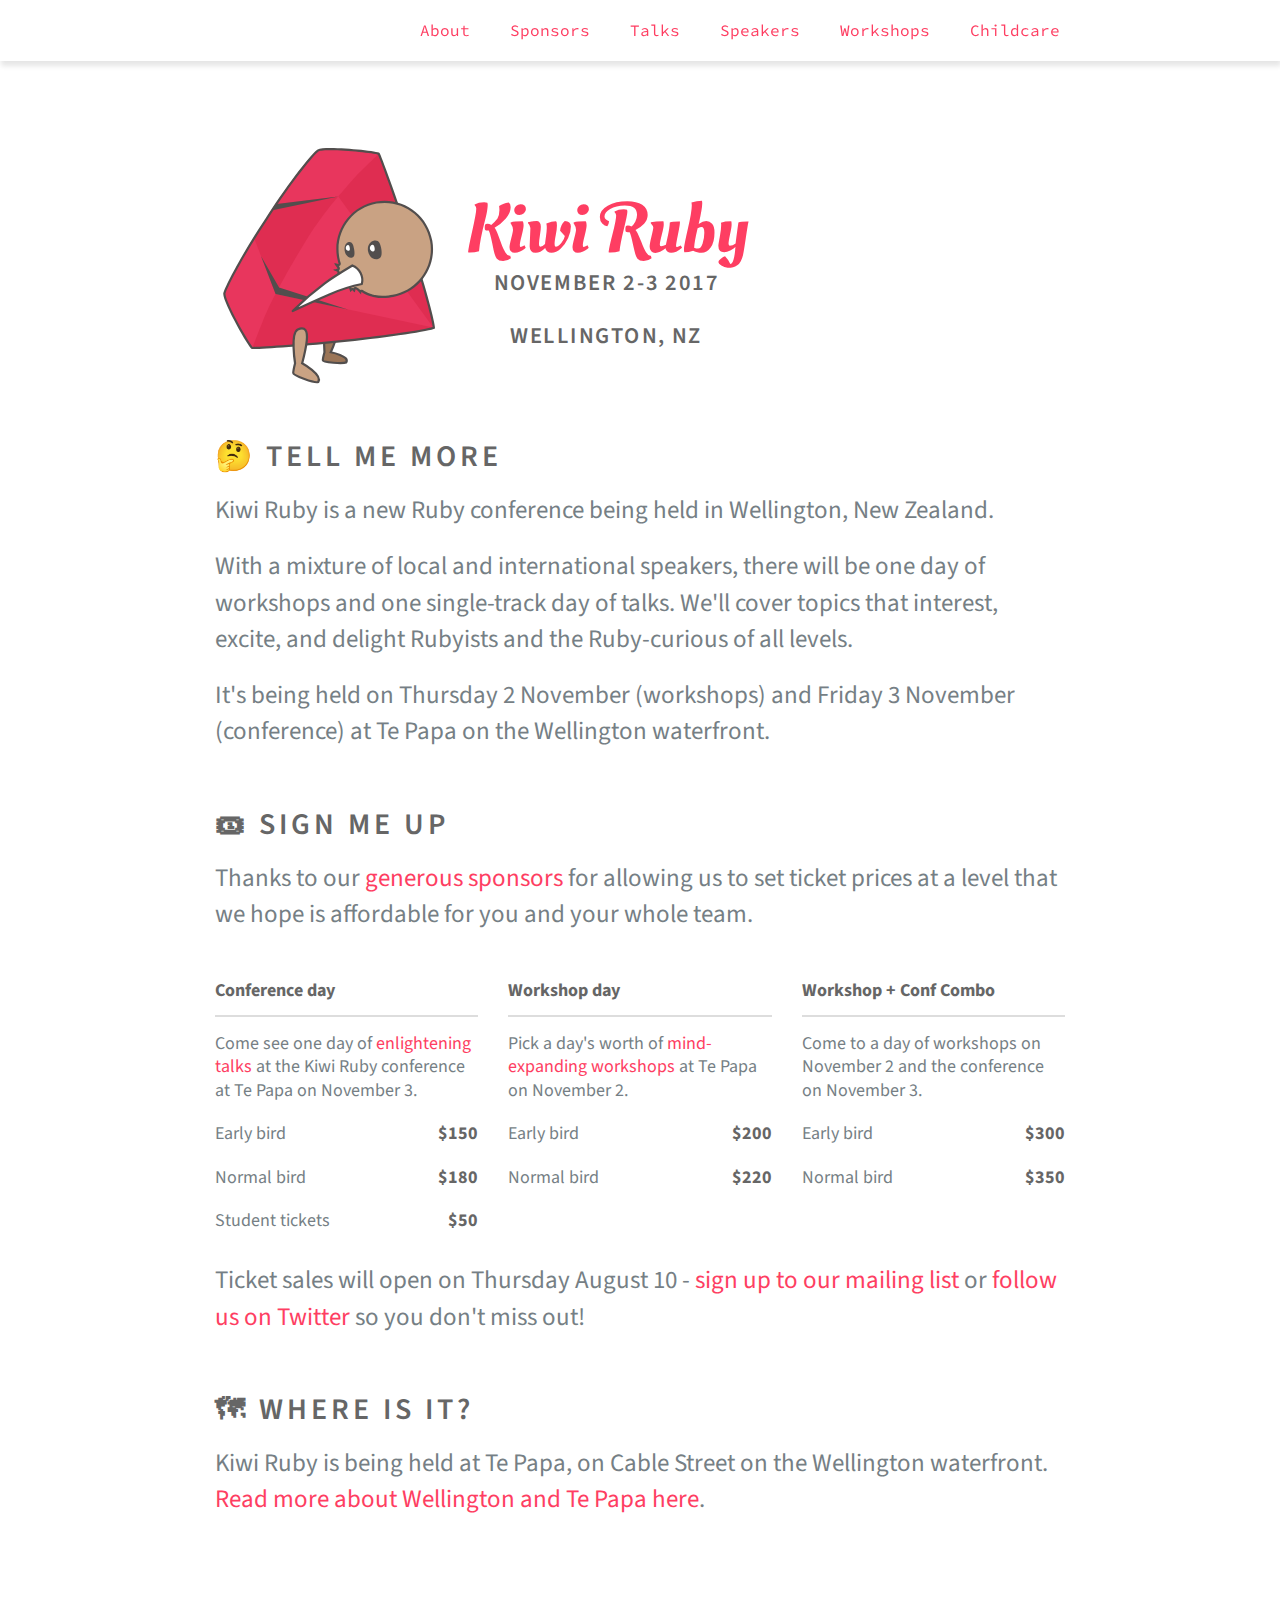
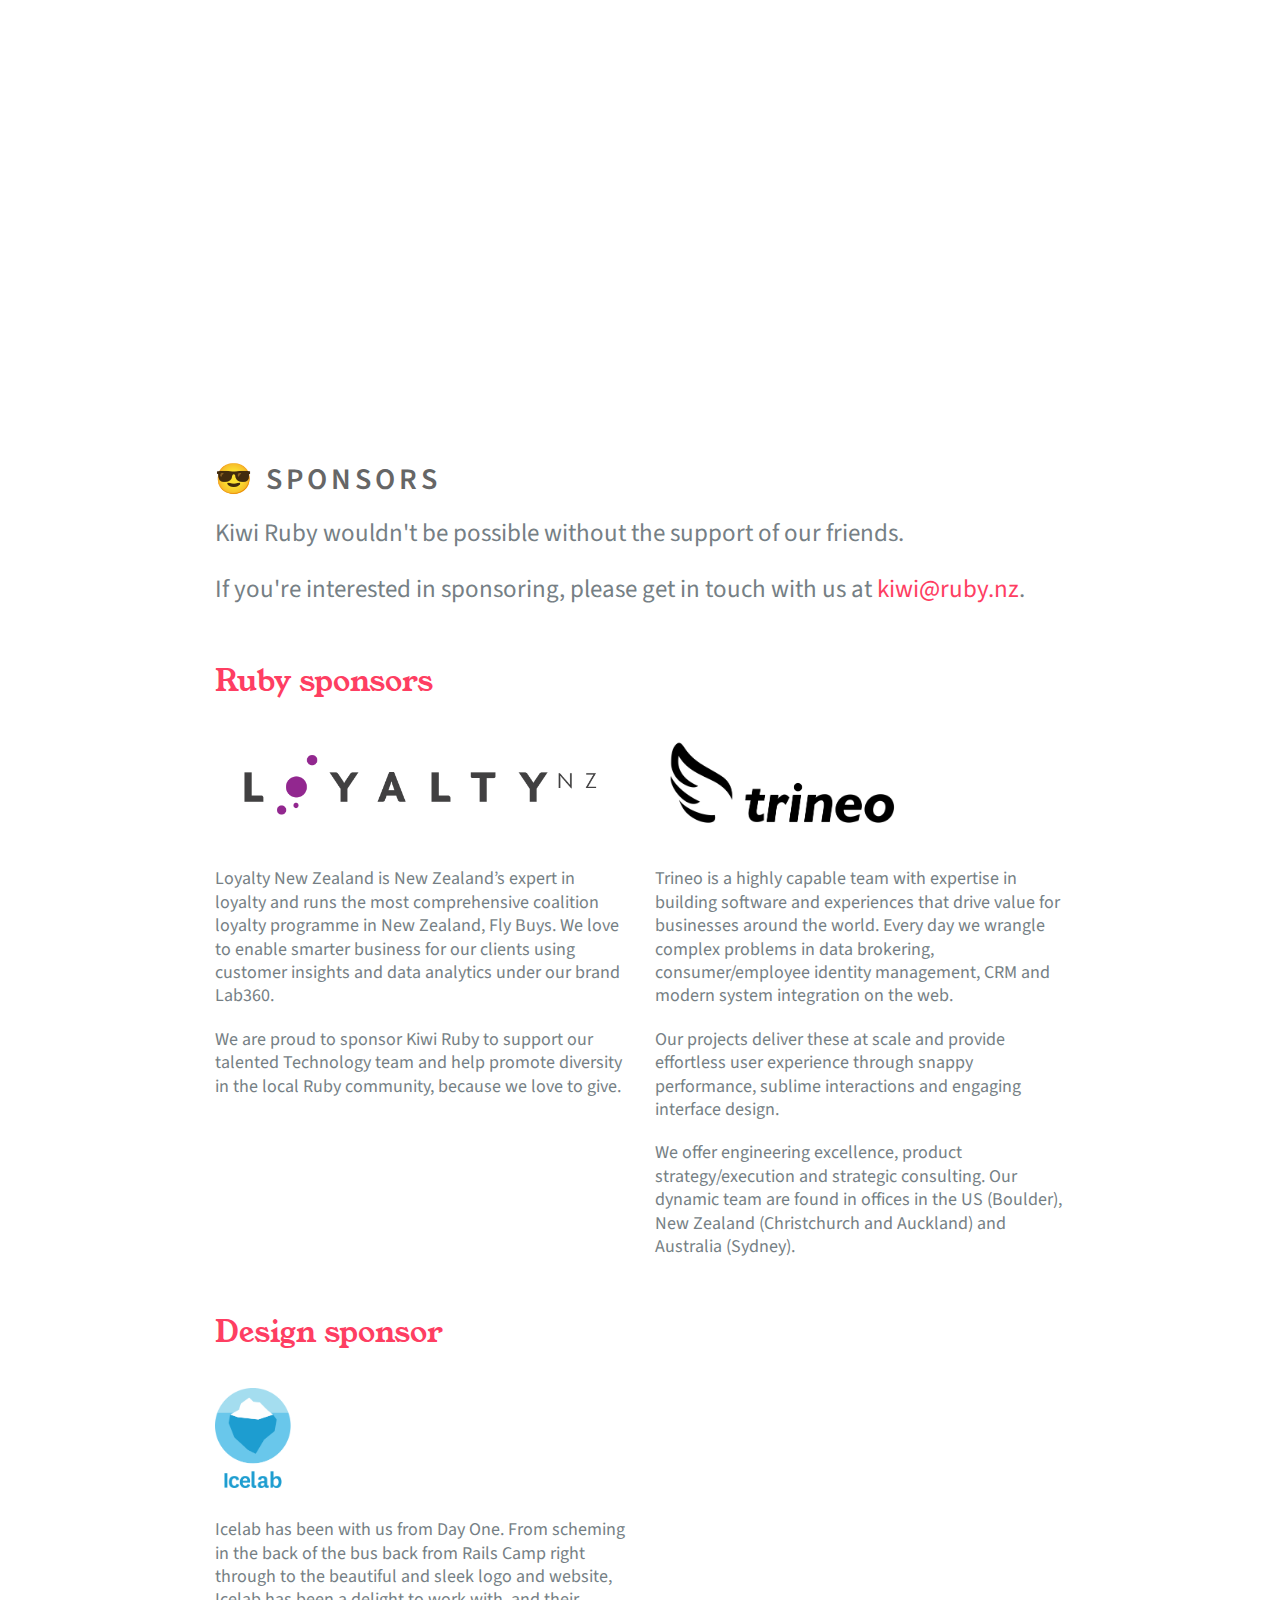
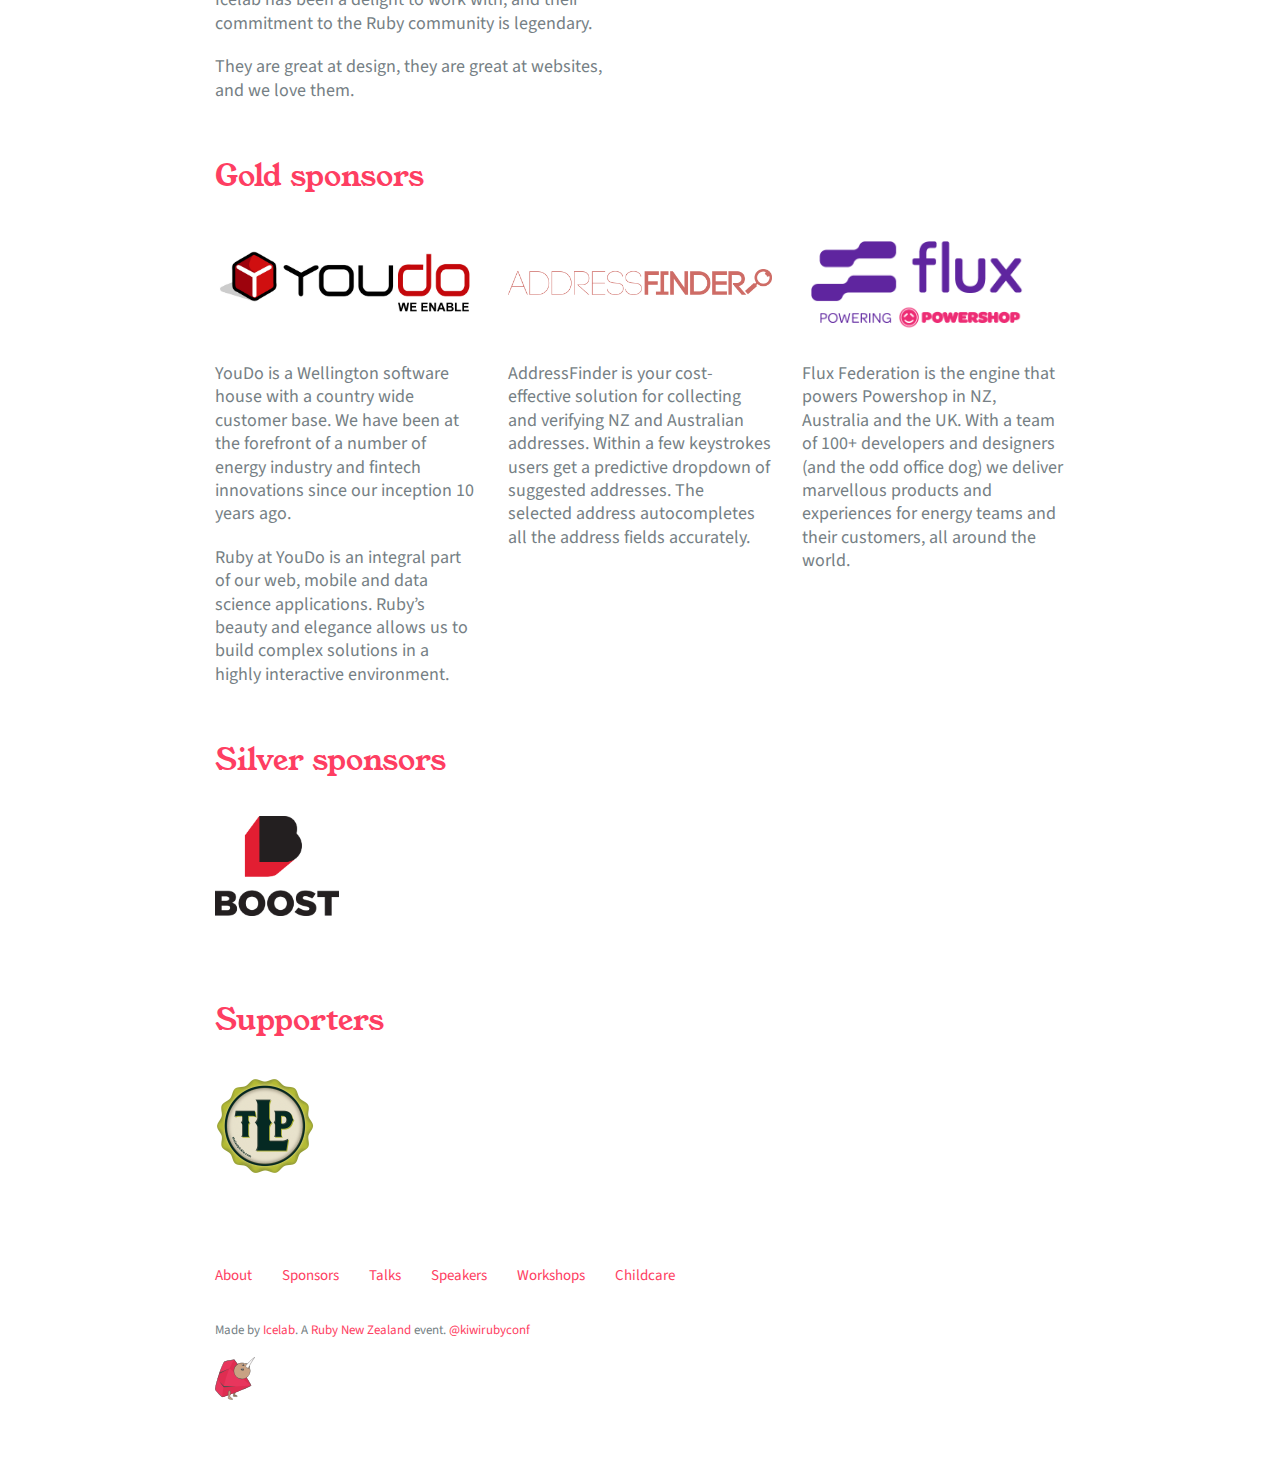
==== commit 89eb683b: "Automated commit at 2017-08-03 10:59:41 UTC by middleman-deploy 2.0.0-alpha" ====
--- a/index.html
+++ b/index.html
@@ -5,4 +5,4 @@
 })(window,document,'script','https://www.google-analytics.com/analytics.js','ga');
 
 ga('create', 'UA-98197426-1', 'auto');
-ga('send', 'pageview');</script><title>Home — Kiwi Ruby</title><title>Kiwi Ruby</title><meta content="Kiwi Ruby is a new Ruby conference being held in Wellington, New Zealand in November 2017. It will be very good." name="description" property="og:description" /><meta content="http://kiwi.ruby.nz/images/opengraph-image.png" property="og:image" /><meta content="500" property="og:image:height" /><meta content="955" property="og:image:width" /><link href="/assets/public.css" rel="stylesheet" type="text/css" /><link href="/images/favicon.png" rel="icon" sizes="32x32" type="image/png" /><script src="https://cdnjs.cloudflare.com/ajax/libs/jquery/3.2.1/jquery.min.js" type="text/javascript">></script><script async="" src="/assets/public.js"></script></head><body class="nav__room"><div class="nav--mobile__show"><i aria-hidden="true" class="fa fa-bars fa-2x"></i></div><div class="nav nav--header"><ul class="nav__content"><li class="nav__item"><a href="/about">About</a></li><li class="nav__item"><a href="/#sponsors">Sponsors</a></li><li class="nav__item"><a href="/talks">Talks</a></li><li class="nav__item"><a href="/speakers">Speakers</a></li><li class="nav__item"><a href="/workshops">Workshops</a></li><li class="nav__item"><a href="/childcare">Childcare</a></li></ul></div><div class="nav nav--mobile"><ul class="nav__content"><li class="nav__item"><a href="/about">About</a></li><li class="nav__item"><a href="/#sponsors">Sponsors</a></li><li class="nav__item"><a href="/talks">Talks</a></li><li class="nav__item"><a href="/speakers">Speakers</a></li><li class="nav__item"><a href="/workshops">Workshops</a></li><li class="nav__item"><a href="/childcare">Childcare</a></li></ul></div><div class="container"><div class="container__inner"><section><div class="header"><div class="inner-wrapper"><div class="hero"><a class="hero__logo-wrapper" href="/"><img alt="Kiwi Ruby - New Zealand Ruby Conference 2017" class="hero__logo" src="./images/kiwiruby.svg" /></a><h1 class="hero__slogan"><span class="hero__hidden">Kiwi Ruby</span><br /><p class="hero__date">November 2-3 2017 </p><p class="hero__date">Wellington, NZ </p></h1></div></div></div></section><section><div class="body-inner-wrapper"><div class="body-inner-wrapper__section" id="info"><h2>🤔 Tell me more</h2><p>Kiwi Ruby is a new Ruby conference being held in Wellington, New Zealand. </p><p>With a mixture of local and international speakers, there will be one day of workshops and one single-track day of talks. We'll cover topics that interest, excite, and delight Rubyists and the Ruby-curious of all levels. </p><p>It's being held on Thursday 2 November (workshops) and Friday 3 November (conference) at Te Papa on the Wellington waterfront. </p></div><div class="body-inner-wrapper__section" id="signup"><h2>✨ Sign me up</h2><p>Sign up to the mailing list to be the first to find out about Kiwi Ruby news. </p><a class="button button--with-spacing" href="http://eepurl.com/cMyn29" rel="noopener noreferrer" target="_blank">Subscribe </a></div><div class="body-inner-wrapper__section" id="volunteer"><h2>🙋 I want to help</h2><p>If you're keen to volunteer, <a href="http://eepurl.com/cOApHP">sign up here</a> and we'll send you an email when we need help. </p></div><div class="body-inner-wrapper__section"><h2>Where is it?</h2><p>Kiwi Ruby is being held at Te Papa, on Cable Street on the Wellington waterfront. <a href="/location">Read more about Wellington and Te Papa here</a>.</p><div class="c-responsive-map"><iframe width="450"       height="250"        frameborder="0"        style="border:0"        src="https://www.google.com/maps/embed/v1/place?key=AIzaSyDaFJR5kaMRyXO_-1alNS9BNbMHrLHVilk&q='Te Papa, Wellington, New Zealand'"        allowfullscreen> </iframe></div></div><div class="body-inner-wrapper__section" id="sponsors"><h2>😎 Sponsors</h2><p>Kiwi Ruby wouldn't be possible without the support of our friends.</p><p>If you're interested in sponsoring, please get in touch with us at <a href="mailto:kiwi@ruby.nz">kiwi@ruby.nz</a>.</p><div class="c-sponsor-list"><h3 class="c-sponsor-level__name">Ruby sponsors</h3><div class="c-sponsor-level c-sponsor-level--size-2"><div class="c-sponsor c-sponsor-level__sponsor"><a class="c-sponsor__logo" href="https://www.loyalty.co.nz" target="_blank"><img alt="Loyalty" src="/images/sponsor-logos/loyalty.png" /></a><div class="c-sponsor__description"><p>Loyalty New Zealand is New Zealand’s expert in loyalty and runs the most comprehensive coalition loyalty programme in New Zealand, Fly Buys. We love to enable smarter business for our clients using customer insights and data analytics under our brand Lab360.</p><p>We are proud to sponsor Kiwi Ruby to support our talented Technology team and help promote diversity in the local Ruby community, because we love to give.</p></div></div><div class="c-sponsor c-sponsor-level__sponsor"><a class="c-sponsor__logo" href="https://www.trineo.co.nz" target="_blank"><img alt="Trineo" src="/images/sponsor-logos/trineo.png" /></a><div class="c-sponsor__description"><p>Trineo is a highly capable team with expertise in building software and experiences that drive value for businesses around the world. Every day we wrangle complex problems in data brokering, consumer/employee identity management, CRM and modern system integration on the web.</p><p>Our projects deliver these at scale and provide effortless user experience through snappy performance, sublime interactions and engaging interface design.</p><p>We offer engineering excellence, product strategy/execution and strategic consulting. Our dynamic team are found in offices in the US (Boulder), New Zealand (Christchurch and Auckland) and Australia (Sydney).</p></div></div></div><h3 class="c-sponsor-level__name">Design sponsor</h3><div class="c-sponsor-level c-sponsor-level--size-1"><div class="c-sponsor c-sponsor-level__sponsor"><a class="c-sponsor__logo" href="https://www.icelab.com.au" target="_blank"><img alt="Icelab" src="/images/sponsor-logos/icelab.png" /></a><div class="c-sponsor__description"><p>Icelab has been with us from Day One. From scheming in the back of the bus back from Rails Camp right through to the beautiful and sleek logo and website, Icelab has been a delight to work with, and their commitment to the Ruby community is legendary.</p><p>They are great at design, they are great at websites, and we love them.</p></div></div></div><h3 class="c-sponsor-level__name">Gold sponsors</h3><div class="c-sponsor-level c-sponsor-level--size-3"><div class="c-sponsor c-sponsor-level__sponsor"><a class="c-sponsor__logo" href="https://www.youdo.co.nz" target="_blank"><img alt="Youdo" src="/images/sponsor-logos/youdo.png" /></a><div class="c-sponsor__description"><p>YouDo is a Wellington software house with a country wide customer base.  We have been at the forefront of a number of energy industry and fintech innovations since our inception 10 years ago.</p><p>Ruby at YouDo is an integral part of our web, mobile and data science applications.  Ruby’s beauty and elegance allows us to build complex solutions in a highly interactive environment.</p></div></div><div class="c-sponsor c-sponsor-level__sponsor"><a class="c-sponsor__logo" href="http://blog.addressfinder.nz/post/162066941338/kiwi-ruby" target="_blank"><img alt="AddressFinder" src="/images/sponsor-logos/addressfinder.png" /></a><div class="c-sponsor__description"><p>AddressFinder is your cost-effective solution for collecting and verifying NZ and Australian addresses. Within a few keystrokes users get a predictive dropdown of suggested addresses. The selected address autocompletes all the address fields accurately.</p></div></div><div class="c-sponsor c-sponsor-level__sponsor"><a class="c-sponsor__logo" href="https://fluxfederation.com" target="_blank"><img alt="Flux Federation" src="/images/sponsor-logos/flux.png" /></a><div class="c-sponsor__description"><p>Flux Federation is the engine that powers Powershop in NZ, Australia and the UK. With a team of 100+ developers and designers (and the odd office dog) we deliver marvellous products and experiences for energy teams and their customers, all around the world.</p></div></div></div><h3 class="c-sponsor-level__name">Silver sponsors</h3><div class="c-sponsor-level c-sponsor-level--size-4"><div class="c-sponsor c-sponsor-level__sponsor"><a class="c-sponsor__logo" href="https://www.boost.co.nz" target="_blank"><img alt="Boost" src="/images/sponsor-logos/boost-tall.png" /></a></div></div><h3 class="c-sponsor-level__name">Supporters</h3><div class="c-sponsor-level c-sponsor-level--size-5"><div class="c-sponsor c-sponsor-level__sponsor"><a class="c-sponsor__logo" href="http://thelastpickle.com/" target="_blank"><img alt="The Last Pickle" src="/images/sponsor-logos/the-last-pickle.png" /></a></div></div></div></div></div></section></div></div><section><div class="footer"><div class="nav nav--footer"><ul class="nav__content"><li class="nav__item"><a href="/about">About</a></li><li class="nav__item"><a href="/#sponsors">Sponsors</a></li><li class="nav__item"><a href="/talks">Talks</a></li><li class="nav__item"><a href="/speakers">Speakers</a></li><li class="nav__item"><a href="/workshops">Workshops</a></li><li class="nav__item"><a href="/childcare">Childcare</a></li></ul></div><div class="footer__credit"><a href="#">Back to top</a>. Made by <a href="http://icelab.com.au">Icelab</a>. A <a href="http://www.ruby.nz">Ruby New Zealand</a>&nbsp;event. <a href="https://twitter.com/KiwiRubyConf">@kiwirubyconf</a></div><div class="footer__birb"><img alt="NZ Rubyconf 2017 mascot" src="/images/gembirb-up.svg" width="50" /></div></div></section></body></html>+ga('send', 'pageview');</script><title>Home — Kiwi Ruby</title><title>Kiwi Ruby</title><meta content="Kiwi Ruby is a new Ruby conference being held in Wellington, New Zealand in November 2017. It will be very good." name="description" property="og:description" /><meta content="http://kiwi.ruby.nz/images/opengraph-image.png" property="og:image" /><meta content="500" property="og:image:height" /><meta content="955" property="og:image:width" /><link href="/assets/public.css" rel="stylesheet" type="text/css" /><link href="/images/favicon.png" rel="icon" sizes="32x32" type="image/png" /><script src="https://cdnjs.cloudflare.com/ajax/libs/jquery/3.2.1/jquery.min.js" type="text/javascript">></script><script async="" src="/assets/public.js"></script></head><body class="nav__room"><div class="nav--mobile__show"><i aria-hidden="true" class="fa fa-bars fa-2x"></i></div><div class="nav nav--header"><ul class="nav__content"><li class="nav__item"><a href="/about">About</a></li><li class="nav__item"><a href="/#sponsors">Sponsors</a></li><li class="nav__item"><a href="/talks">Talks</a></li><li class="nav__item"><a href="/speakers">Speakers</a></li><li class="nav__item"><a href="/workshops">Workshops</a></li><li class="nav__item"><a href="/childcare">Childcare</a></li></ul></div><div class="nav nav--mobile"><ul class="nav__content"><li class="nav__item"><a href="/about">About</a></li><li class="nav__item"><a href="/#sponsors">Sponsors</a></li><li class="nav__item"><a href="/talks">Talks</a></li><li class="nav__item"><a href="/speakers">Speakers</a></li><li class="nav__item"><a href="/workshops">Workshops</a></li><li class="nav__item"><a href="/childcare">Childcare</a></li></ul></div><div class="mw-spacer"><div class="container"><section><div class="header"><div class="inner-wrapper"><div class="hero"><a class="hero__logo-wrapper" href="/"><img alt="Kiwi Ruby - New Zealand Ruby Conference 2017" class="hero__logo" src="./images/kiwiruby.svg" /></a><h1 class="hero__slogan"><span class="hero__hidden">Kiwi Ruby</span><br /><p class="hero__date">November 2-3 2017 </p><p class="hero__date">Wellington, NZ </p></h1></div></div></div></section><section><div class="body-inner-wrapper__section" id="info"><h2>🤔 Tell me more</h2><p>Kiwi Ruby is a new Ruby conference being held in Wellington, New Zealand. </p><p>With a mixture of local and international speakers, there will be one day of workshops and one single-track day of talks. We'll cover topics that interest, excite, and delight Rubyists and the Ruby-curious of all levels. </p><p>It's being held on Thursday 2 November (workshops) and Friday 3 November (conference) at Te Papa on the Wellington waterfront. </p></div><div class="body-inner-wrapper__section" id="prices"><h2>🎟 Sign me up</h2><p>Thanks to our <a href="/#sponsors">generous sponsors</a> for allowing us to set ticket prices at a level that we hope is affordable for you and your whole team.</p><div class="grid c-price-list"><div class="col-1-3 c-price-list__item"><span class="c-price-list__type">Conference day</span><p class="c-price-list__description">Come see one day of <a href='/talks'>enlightening talks</a> at the Kiwi Ruby conference at Te Papa on November 3.</p><div class="c-price-list__rate c-price-list__rate--active"><p>Early bird</p><span class="c-price-list__price">$150</span></div><div class="c-price-list__rate c-price-list__rate--active"><p>Normal bird</p><span class="c-price-list__price">$180</span></div><div class="c-price-list__rate c-price-list__rate--active"><p>Student tickets</p><span class="c-price-list__price">$50</span></div><div class="c-price-list__action-section"></div></div><div class="col-1-3 c-price-list__item"><span class="c-price-list__type">Workshop day</span><p class="c-price-list__description">Pick a day's worth of <a href='/workshops'>mind-expanding workshops</a> at Te Papa on November 2.</p><div class="c-price-list__rate c-price-list__rate--active"><p>Early bird</p><span class="c-price-list__price">$200</span></div><div class="c-price-list__rate c-price-list__rate--active"><p>Normal bird</p><span class="c-price-list__price">$220</span></div><div class="c-price-list__action-section"></div></div><div class="col-1-3 c-price-list__item"><span class="c-price-list__type">Workshop + Conf Combo</span><p class="c-price-list__description">Come to a day of workshops on November 2 and the conference on November 3.</p><div class="c-price-list__rate c-price-list__rate--active"><p>Early bird</p><span class="c-price-list__price">$300</span></div><div class="c-price-list__rate c-price-list__rate--active"><p>Normal bird</p><span class="c-price-list__price">$350</span></div><div class="c-price-list__action-section"></div></div></div><p>Ticket sales will open on Thursday August 10 - <a href="http://eepurl.com/cMyn29" target="_blank" rel="noopener noreferrer">sign up to our mailing list</a> or <a href="https://www.twitter.com/kiwirubyconf" target="_blank" rel="noopener noreferrer">follow us on Twitter</a> so you don't miss out!</p></div><div class="body-inner-wrapper__section"><h2>🗺 Where is it?</h2><p>Kiwi Ruby is being held at Te Papa, on Cable Street on the Wellington waterfront. <a href="/location">Read more about Wellington and Te Papa here</a>.</p><div class="c-responsive-map"><iframe width="450"       height="250"        frameborder="0"        style="border:0"        src="https://www.google.com/maps/embed/v1/place?key=AIzaSyDaFJR5kaMRyXO_-1alNS9BNbMHrLHVilk&q='Te Papa, Wellington, New Zealand'"        allowfullscreen> </iframe></div></div><div class="body-inner-wrapper__section" id="sponsors"><h2>😎 Sponsors</h2><p>Kiwi Ruby wouldn't be possible without the support of our friends.</p><p>If you're interested in sponsoring, please get in touch with us at <a href="mailto:kiwi@ruby.nz">kiwi@ruby.nz</a>.</p><div class="c-sponsor-group"></div><div class="c-sponsor-group"><h3 class="c-sponsor-level__name">Ruby sponsors</h3><div class="c-sponsor-level c-sponsor-level--size-2"><div class="grid"><div class="c-sponsor col-1"><a class="c-sponsor__logo" href="https://www.loyalty.co.nz" target="_blank"><img alt="Loyalty" src="/images/sponsor-logos/loyalty.png" /></a><div class="c-sponsor__description"><p>Loyalty New Zealand is New Zealand’s expert in loyalty and runs the most comprehensive coalition loyalty programme in New Zealand, Fly Buys. We love to enable smarter business for our clients using customer insights and data analytics under our brand Lab360.</p><p>We are proud to sponsor Kiwi Ruby to support our talented Technology team and help promote diversity in the local Ruby community, because we love to give.</p></div></div><div class="c-sponsor col-1"><a class="c-sponsor__logo" href="https://www.trineo.co.nz" target="_blank"><img alt="Trineo" src="/images/sponsor-logos/trineo.png" /></a><div class="c-sponsor__description"><p>Trineo is a highly capable team with expertise in building software and experiences that drive value for businesses around the world. Every day we wrangle complex problems in data brokering, consumer/employee identity management, CRM and modern system integration on the web.</p><p>Our projects deliver these at scale and provide effortless user experience through snappy performance, sublime interactions and engaging interface design.</p><p>We offer engineering excellence, product strategy/execution and strategic consulting. Our dynamic team are found in offices in the US (Boulder), New Zealand (Christchurch and Auckland) and Australia (Sydney).</p></div></div></div></div></div><div class="c-sponsor-group"><h3 class="c-sponsor-level__name">Design sponsor</h3><div class="c-sponsor-level c-sponsor-level--size-1"><div class="grid"><div class="c-sponsor col-1"><a class="c-sponsor__logo" href="https://www.icelab.com.au" target="_blank"><img alt="Icelab" src="/images/sponsor-logos/icelab.png" /></a><div class="c-sponsor__description"><p>Icelab has been with us from Day One. From scheming in the back of the bus back from Rails Camp right through to the beautiful and sleek logo and website, Icelab has been a delight to work with, and their commitment to the Ruby community is legendary.</p><p>They are great at design, they are great at websites, and we love them.</p></div></div></div></div></div><div class="c-sponsor-group"><h3 class="c-sponsor-level__name">Gold sponsors</h3><div class="c-sponsor-level c-sponsor-level--size-3"><div class="grid"><div class="c-sponsor col-1"><a class="c-sponsor__logo" href="https://www.youdo.co.nz" target="_blank"><img alt="Youdo" src="/images/sponsor-logos/youdo.png" /></a><div class="c-sponsor__description"><p>YouDo is a Wellington software house with a country wide customer base.  We have been at the forefront of a number of energy industry and fintech innovations since our inception 10 years ago.</p><p>Ruby at YouDo is an integral part of our web, mobile and data science applications.  Ruby’s beauty and elegance allows us to build complex solutions in a highly interactive environment.</p></div></div><div class="c-sponsor col-1"><a class="c-sponsor__logo" href="http://blog.addressfinder.nz/post/162066941338/kiwi-ruby" target="_blank"><img alt="AddressFinder" src="/images/sponsor-logos/addressfinder.png" /></a><div class="c-sponsor__description"><p>AddressFinder is your cost-effective solution for collecting and verifying NZ and Australian addresses. Within a few keystrokes users get a predictive dropdown of suggested addresses. The selected address autocompletes all the address fields accurately.</p></div></div><div class="c-sponsor col-1"><a class="c-sponsor__logo" href="https://fluxfederation.com" target="_blank"><img alt="Flux Federation" src="/images/sponsor-logos/flux.png" /></a><div class="c-sponsor__description"><p>Flux Federation is the engine that powers Powershop in NZ, Australia and the UK. With a team of 100+ developers and designers (and the odd office dog) we deliver marvellous products and experiences for energy teams and their customers, all around the world.</p></div></div></div></div></div><div class="c-sponsor-group"><h3 class="c-sponsor-level__name">Silver sponsors</h3><div class="c-sponsor-level c-sponsor-level--size-4"><div class="grid"><div class="c-sponsor col-1"><a class="c-sponsor__logo" href="https://www.boost.co.nz" target="_blank"><img alt="Boost" src="/images/sponsor-logos/boost-tall.png" /></a></div></div></div></div><div class="c-sponsor-group"><h3 class="c-sponsor-level__name">Supporters</h3><div class="c-sponsor-level c-sponsor-level--size-5"><div class="grid"><div class="c-sponsor col-1"><a class="c-sponsor__logo" href="http://thelastpickle.com/" target="_blank"><img alt="The Last Pickle" src="/images/sponsor-logos/the-last-pickle.png" /></a></div></div></div></div><div class="c-sponsor-group"></div><div class="c-sponsor-group"></div><div class="c-sponsor-group"></div></div></section><section><div class="footer"><div class="footer-nav nav--footer"><ul class="footer-nav__list"><li class="footer-nav__list-item"><a href="/about">About</a></li><li class="footer-nav__list-item"><a href="/#sponsors">Sponsors</a></li><li class="footer-nav__list-item"><a href="/talks">Talks</a></li><li class="footer-nav__list-item"><a href="/speakers">Speakers</a></li><li class="footer-nav__list-item"><a href="/workshops">Workshops</a></li><li class="footer-nav__list-item"><a href="/childcare">Childcare</a></li></ul></div><div class="footer__credit">Made by <a href="http://icelab.com.au">Icelab</a>. A <a href="http://www.ruby.nz">Ruby New Zealand</a>&nbsp;event. <a href="https://twitter.com/KiwiRubyConf">@kiwirubyconf</a></div><div class="footer__birb"><img alt="NZ Rubyconf 2017 mascot" src="/images/gembirb-up.svg" width="40" /></div></div></section></div></div></body></html>--- a/assets/public.css
+++ b/assets/public.css
@@ -2,4 +2,4 @@
 /*!
  *  Font Awesome 4.7.0 by @davegandy - http://fontawesome.io - @fontawesome
  *  License - http://fontawesome.io/license (Font: SIL OFL 1.1, CSS: MIT License)
- */@font-face{font-family:FontAwesome;src:url(public/fonts/fontawesome-webfont.eot);src:url(public/fonts/fontawesome-webfont.eot?#iefix&v=4.7.0) format("embedded-opentype"),url(public/fonts/fontawesome-webfont.woff2) format("woff2"),url(public/fonts/fontawesome-webfont.woff) format("woff"),url(public/fonts/fontawesome-webfont.ttf) format("truetype"),url(public/fonts/fontawesome-webfont.svg#fontawesomeregular) format("svg");font-weight:400;font-style:normal}.fa{display:inline-block;font:normal normal normal 14px/1 FontAwesome;font-size:inherit;text-rendering:auto;-webkit-font-smoothing:antialiased;-moz-osx-font-smoothing:grayscale}.fa-lg{font-size:1.33333333em;line-height:.75em;vertical-align:-15%}.fa-2x{font-size:2em}.fa-3x{font-size:3em}.fa-4x{font-size:4em}.fa-5x{font-size:5em}.fa-fw{width:1.28571429em;text-align:center}.fa-ul{padding-left:0;margin-left:2.14285714em;list-style-type:none}.fa-ul>li{position:relative}.fa-li{position:absolute;left:-2.14285714em;width:2.14285714em;top:.14285714em;text-align:center}.fa-li.fa-lg{left:-1.85714286em}.fa-border{padding:.2em .25em .15em;border:.08em solid #eee;border-radius:.1em}.fa-pull-left{float:left}.fa-pull-right{float:right}.fa.fa-pull-left{margin-right:.3em}.fa.fa-pull-right{margin-left:.3em}.pull-right{float:right}.pull-left{float:left}.fa.pull-left{margin-right:.3em}.fa.pull-right{margin-left:.3em}.fa-spin{-webkit-animation:fa-spin 2s infinite linear;animation:fa-spin 2s infinite linear}.fa-pulse{-webkit-animation:fa-spin 1s infinite steps(8);animation:fa-spin 1s infinite steps(8)}@-webkit-keyframes fa-spin{0%{-webkit-transform:rotate(0deg);transform:rotate(0deg)}to{-webkit-transform:rotate(359deg);transform:rotate(359deg)}}@keyframes fa-spin{0%{-webkit-transform:rotate(0deg);transform:rotate(0deg)}to{-webkit-transform:rotate(359deg);transform:rotate(359deg)}}.fa-rotate-90{-ms-filter:"progid:DXImageTransform.Microsoft.BasicImage(rotation=1)";-webkit-transform:rotate(90deg);transform:rotate(90deg)}.fa-rotate-180{-ms-filter:"progid:DXImageTransform.Microsoft.BasicImage(rotation=2)";-webkit-transform:rotate(180deg);transform:rotate(180deg)}.fa-rotate-270{-ms-filter:"progid:DXImageTransform.Microsoft.BasicImage(rotation=3)";-webkit-transform:rotate(270deg);transform:rotate(270deg)}.fa-flip-horizontal{-ms-filter:"progid:DXImageTransform.Microsoft.BasicImage(rotation=0, mirror=1)";-webkit-transform:scaleX(-1);transform:scaleX(-1)}.fa-flip-vertical{-ms-filter:"progid:DXImageTransform.Microsoft.BasicImage(rotation=2, mirror=1)";-webkit-transform:scaleY(-1);transform:scaleY(-1)}:root .fa-flip-horizontal,:root .fa-flip-vertical,:root .fa-rotate-90,:root .fa-rotate-180,:root .fa-rotate-270{-webkit-filter:none;filter:none}.fa-stack{position:relative;display:inline-block;width:2em;height:2em;line-height:2em;vertical-align:middle}.fa-stack-1x,.fa-stack-2x{position:absolute;left:0;width:100%;text-align:center}.fa-stack-1x{line-height:inherit}.fa-stack-2x{font-size:2em}.fa-inverse{color:#fff}.fa-glass:before{content:"\F000"}.fa-music:before{content:"\F001"}.fa-search:before{content:"\F002"}.fa-envelope-o:before{content:"\F003"}.fa-heart:before{content:"\F004"}.fa-star:before{content:"\F005"}.fa-star-o:before{content:"\F006"}.fa-user:before{content:"\F007"}.fa-film:before{content:"\F008"}.fa-th-large:before{content:"\F009"}.fa-th:before{content:"\F00A"}.fa-th-list:before{content:"\F00B"}.fa-check:before{content:"\F00C"}.fa-close:before,.fa-remove:before,.fa-times:before{content:"\F00D"}.fa-search-plus:before{content:"\F00E"}.fa-search-minus:before{content:"\F010"}.fa-power-off:before{content:"\F011"}.fa-signal:before{content:"\F012"}.fa-cog:before,.fa-gear:before{content:"\F013"}.fa-trash-o:before{content:"\F014"}.fa-home:before{content:"\F015"}.fa-file-o:before{content:"\F016"}.fa-clock-o:before{content:"\F017"}.fa-road:before{content:"\F018"}.fa-download:before{content:"\F019"}.fa-arrow-circle-o-down:before{content:"\F01A"}.fa-arrow-circle-o-up:before{content:"\F01B"}.fa-inbox:before{content:"\F01C"}.fa-play-circle-o:before{content:"\F01D"}.fa-repeat:before,.fa-rotate-right:before{content:"\F01E"}.fa-refresh:before{content:"\F021"}.fa-list-alt:before{content:"\F022"}.fa-lock:before{content:"\F023"}.fa-flag:before{content:"\F024"}.fa-headphones:before{content:"\F025"}.fa-volume-off:before{content:"\F026"}.fa-volume-down:before{content:"\F027"}.fa-volume-up:before{content:"\F028"}.fa-qrcode:before{content:"\F029"}.fa-barcode:before{content:"\F02A"}.fa-tag:before{content:"\F02B"}.fa-tags:before{content:"\F02C"}.fa-book:before{content:"\F02D"}.fa-bookmark:before{content:"\F02E"}.fa-print:before{content:"\F02F"}.fa-camera:before{content:"\F030"}.fa-font:before{content:"\F031"}.fa-bold:before{content:"\F032"}.fa-italic:before{content:"\F033"}.fa-text-height:before{content:"\F034"}.fa-text-width:before{content:"\F035"}.fa-align-left:before{content:"\F036"}.fa-align-center:before{content:"\F037"}.fa-align-right:before{content:"\F038"}.fa-align-justify:before{content:"\F039"}.fa-list:before{content:"\F03A"}.fa-dedent:before,.fa-outdent:before{content:"\F03B"}.fa-indent:before{content:"\F03C"}.fa-video-camera:before{content:"\F03D"}.fa-image:before,.fa-photo:before,.fa-picture-o:before{content:"\F03E"}.fa-pencil:before{content:"\F040"}.fa-map-marker:before{content:"\F041"}.fa-adjust:before{content:"\F042"}.fa-tint:before{content:"\F043"}.fa-edit:before,.fa-pencil-square-o:before{content:"\F044"}.fa-share-square-o:before{content:"\F045"}.fa-check-square-o:before{content:"\F046"}.fa-arrows:before{content:"\F047"}.fa-step-backward:before{content:"\F048"}.fa-fast-backward:before{content:"\F049"}.fa-backward:before{content:"\F04A"}.fa-play:before{content:"\F04B"}.fa-pause:before{content:"\F04C"}.fa-stop:before{content:"\F04D"}.fa-forward:before{content:"\F04E"}.fa-fast-forward:before{content:"\F050"}.fa-step-forward:before{content:"\F051"}.fa-eject:before{content:"\F052"}.fa-chevron-left:before{content:"\F053"}.fa-chevron-right:before{content:"\F054"}.fa-plus-circle:before{content:"\F055"}.fa-minus-circle:before{content:"\F056"}.fa-times-circle:before{content:"\F057"}.fa-check-circle:before{content:"\F058"}.fa-question-circle:before{content:"\F059"}.fa-info-circle:before{content:"\F05A"}.fa-crosshairs:before{content:"\F05B"}.fa-times-circle-o:before{content:"\F05C"}.fa-check-circle-o:before{content:"\F05D"}.fa-ban:before{content:"\F05E"}.fa-arrow-left:before{content:"\F060"}.fa-arrow-right:before{content:"\F061"}.fa-arrow-up:before{content:"\F062"}.fa-arrow-down:before{content:"\F063"}.fa-mail-forward:before,.fa-share:before{content:"\F064"}.fa-expand:before{content:"\F065"}.fa-compress:before{content:"\F066"}.fa-plus:before{content:"\F067"}.fa-minus:before{content:"\F068"}.fa-asterisk:before{content:"\F069"}.fa-exclamation-circle:before{content:"\F06A"}.fa-gift:before{content:"\F06B"}.fa-leaf:before{content:"\F06C"}.fa-fire:before{content:"\F06D"}.fa-eye:before{content:"\F06E"}.fa-eye-slash:before{content:"\F070"}.fa-exclamation-triangle:before,.fa-warning:before{content:"\F071"}.fa-plane:before{content:"\F072"}.fa-calendar:before{content:"\F073"}.fa-random:before{content:"\F074"}.fa-comment:before{content:"\F075"}.fa-magnet:before{content:"\F076"}.fa-chevron-up:before{content:"\F077"}.fa-chevron-down:before{content:"\F078"}.fa-retweet:before{content:"\F079"}.fa-shopping-cart:before{content:"\F07A"}.fa-folder:before{content:"\F07B"}.fa-folder-open:before{content:"\F07C"}.fa-arrows-v:before{content:"\F07D"}.fa-arrows-h:before{content:"\F07E"}.fa-bar-chart-o:before,.fa-bar-chart:before{content:"\F080"}.fa-twitter-square:before{content:"\F081"}.fa-facebook-square:before{content:"\F082"}.fa-camera-retro:before{content:"\F083"}.fa-key:before{content:"\F084"}.fa-cogs:before,.fa-gears:before{content:"\F085"}.fa-comments:before{content:"\F086"}.fa-thumbs-o-up:before{content:"\F087"}.fa-thumbs-o-down:before{content:"\F088"}.fa-star-half:before{content:"\F089"}.fa-heart-o:before{content:"\F08A"}.fa-sign-out:before{content:"\F08B"}.fa-linkedin-square:before{content:"\F08C"}.fa-thumb-tack:before{content:"\F08D"}.fa-external-link:before{content:"\F08E"}.fa-sign-in:before{content:"\F090"}.fa-trophy:before{content:"\F091"}.fa-github-square:before{content:"\F092"}.fa-upload:before{content:"\F093"}.fa-lemon-o:before{content:"\F094"}.fa-phone:before{content:"\F095"}.fa-square-o:before{content:"\F096"}.fa-bookmark-o:before{content:"\F097"}.fa-phone-square:before{content:"\F098"}.fa-twitter:before{content:"\F099"}.fa-facebook-f:before,.fa-facebook:before{content:"\F09A"}.fa-github:before{content:"\F09B"}.fa-unlock:before{content:"\F09C"}.fa-credit-card:before{content:"\F09D"}.fa-feed:before,.fa-rss:before{content:"\F09E"}.fa-hdd-o:before{content:"\F0A0"}.fa-bullhorn:before{content:"\F0A1"}.fa-bell:before{content:"\F0F3"}.fa-certificate:before{content:"\F0A3"}.fa-hand-o-right:before{content:"\F0A4"}.fa-hand-o-left:before{content:"\F0A5"}.fa-hand-o-up:before{content:"\F0A6"}.fa-hand-o-down:before{content:"\F0A7"}.fa-arrow-circle-left:before{content:"\F0A8"}.fa-arrow-circle-right:before{content:"\F0A9"}.fa-arrow-circle-up:before{content:"\F0AA"}.fa-arrow-circle-down:before{content:"\F0AB"}.fa-globe:before{content:"\F0AC"}.fa-wrench:before{content:"\F0AD"}.fa-tasks:before{content:"\F0AE"}.fa-filter:before{content:"\F0B0"}.fa-briefcase:before{content:"\F0B1"}.fa-arrows-alt:before{content:"\F0B2"}.fa-group:before,.fa-users:before{content:"\F0C0"}.fa-chain:before,.fa-link:before{content:"\F0C1"}.fa-cloud:before{content:"\F0C2"}.fa-flask:before{content:"\F0C3"}.fa-cut:before,.fa-scissors:before{content:"\F0C4"}.fa-copy:before,.fa-files-o:before{content:"\F0C5"}.fa-paperclip:before{content:"\F0C6"}.fa-floppy-o:before,.fa-save:before{content:"\F0C7"}.fa-square:before{content:"\F0C8"}.fa-bars:before,.fa-navicon:before,.fa-reorder:before{content:"\F0C9"}.fa-list-ul:before{content:"\F0CA"}.fa-list-ol:before{content:"\F0CB"}.fa-strikethrough:before{content:"\F0CC"}.fa-underline:before{content:"\F0CD"}.fa-table:before{content:"\F0CE"}.fa-magic:before{content:"\F0D0"}.fa-truck:before{content:"\F0D1"}.fa-pinterest:before{content:"\F0D2"}.fa-pinterest-square:before{content:"\F0D3"}.fa-google-plus-square:before{content:"\F0D4"}.fa-google-plus:before{content:"\F0D5"}.fa-money:before{content:"\F0D6"}.fa-caret-down:before{content:"\F0D7"}.fa-caret-up:before{content:"\F0D8"}.fa-caret-left:before{content:"\F0D9"}.fa-caret-right:before{content:"\F0DA"}.fa-columns:before{content:"\F0DB"}.fa-sort:before,.fa-unsorted:before{content:"\F0DC"}.fa-sort-desc:before,.fa-sort-down:before{content:"\F0DD"}.fa-sort-asc:before,.fa-sort-up:before{content:"\F0DE"}.fa-envelope:before{content:"\F0E0"}.fa-linkedin:before{content:"\F0E1"}.fa-rotate-left:before,.fa-undo:before{content:"\F0E2"}.fa-gavel:before,.fa-legal:before{content:"\F0E3"}.fa-dashboard:before,.fa-tachometer:before{content:"\F0E4"}.fa-comment-o:before{content:"\F0E5"}.fa-comments-o:before{content:"\F0E6"}.fa-bolt:before,.fa-flash:before{content:"\F0E7"}.fa-sitemap:before{content:"\F0E8"}.fa-umbrella:before{content:"\F0E9"}.fa-clipboard:before,.fa-paste:before{content:"\F0EA"}.fa-lightbulb-o:before{content:"\F0EB"}.fa-exchange:before{content:"\F0EC"}.fa-cloud-download:before{content:"\F0ED"}.fa-cloud-upload:before{content:"\F0EE"}.fa-user-md:before{content:"\F0F0"}.fa-stethoscope:before{content:"\F0F1"}.fa-suitcase:before{content:"\F0F2"}.fa-bell-o:before{content:"\F0A2"}.fa-coffee:before{content:"\F0F4"}.fa-cutlery:before{content:"\F0F5"}.fa-file-text-o:before{content:"\F0F6"}.fa-building-o:before{content:"\F0F7"}.fa-hospital-o:before{content:"\F0F8"}.fa-ambulance:before{content:"\F0F9"}.fa-medkit:before{content:"\F0FA"}.fa-fighter-jet:before{content:"\F0FB"}.fa-beer:before{content:"\F0FC"}.fa-h-square:before{content:"\F0FD"}.fa-plus-square:before{content:"\F0FE"}.fa-angle-double-left:before{content:"\F100"}.fa-angle-double-right:before{content:"\F101"}.fa-angle-double-up:before{content:"\F102"}.fa-angle-double-down:before{content:"\F103"}.fa-angle-left:before{content:"\F104"}.fa-angle-right:before{content:"\F105"}.fa-angle-up:before{content:"\F106"}.fa-angle-down:before{content:"\F107"}.fa-desktop:before{content:"\F108"}.fa-laptop:before{content:"\F109"}.fa-tablet:before{content:"\F10A"}.fa-mobile-phone:before,.fa-mobile:before{content:"\F10B"}.fa-circle-o:before{content:"\F10C"}.fa-quote-left:before{content:"\F10D"}.fa-quote-right:before{content:"\F10E"}.fa-spinner:before{content:"\F110"}.fa-circle:before{content:"\F111"}.fa-mail-reply:before,.fa-reply:before{content:"\F112"}.fa-github-alt:before{content:"\F113"}.fa-folder-o:before{content:"\F114"}.fa-folder-open-o:before{content:"\F115"}.fa-smile-o:before{content:"\F118"}.fa-frown-o:before{content:"\F119"}.fa-meh-o:before{content:"\F11A"}.fa-gamepad:before{content:"\F11B"}.fa-keyboard-o:before{content:"\F11C"}.fa-flag-o:before{content:"\F11D"}.fa-flag-checkered:before{content:"\F11E"}.fa-terminal:before{content:"\F120"}.fa-code:before{content:"\F121"}.fa-mail-reply-all:before,.fa-reply-all:before{content:"\F122"}.fa-star-half-empty:before,.fa-star-half-full:before,.fa-star-half-o:before{content:"\F123"}.fa-location-arrow:before{content:"\F124"}.fa-crop:before{content:"\F125"}.fa-code-fork:before{content:"\F126"}.fa-chain-broken:before,.fa-unlink:before{content:"\F127"}.fa-question:before{content:"\F128"}.fa-info:before{content:"\F129"}.fa-exclamation:before{content:"\F12A"}.fa-superscript:before{content:"\F12B"}.fa-subscript:before{content:"\F12C"}.fa-eraser:before{content:"\F12D"}.fa-puzzle-piece:before{content:"\F12E"}.fa-microphone:before{content:"\F130"}.fa-microphone-slash:before{content:"\F131"}.fa-shield:before{content:"\F132"}.fa-calendar-o:before{content:"\F133"}.fa-fire-extinguisher:before{content:"\F134"}.fa-rocket:before{content:"\F135"}.fa-maxcdn:before{content:"\F136"}.fa-chevron-circle-left:before{content:"\F137"}.fa-chevron-circle-right:before{content:"\F138"}.fa-chevron-circle-up:before{content:"\F139"}.fa-chevron-circle-down:before{content:"\F13A"}.fa-html5:before{content:"\F13B"}.fa-css3:before{content:"\F13C"}.fa-anchor:before{content:"\F13D"}.fa-unlock-alt:before{content:"\F13E"}.fa-bullseye:before{content:"\F140"}.fa-ellipsis-h:before{content:"\F141"}.fa-ellipsis-v:before{content:"\F142"}.fa-rss-square:before{content:"\F143"}.fa-play-circle:before{content:"\F144"}.fa-ticket:before{content:"\F145"}.fa-minus-square:before{content:"\F146"}.fa-minus-square-o:before{content:"\F147"}.fa-level-up:before{content:"\F148"}.fa-level-down:before{content:"\F149"}.fa-check-square:before{content:"\F14A"}.fa-pencil-square:before{content:"\F14B"}.fa-external-link-square:before{content:"\F14C"}.fa-share-square:before{content:"\F14D"}.fa-compass:before{content:"\F14E"}.fa-caret-square-o-down:before,.fa-toggle-down:before{content:"\F150"}.fa-caret-square-o-up:before,.fa-toggle-up:before{content:"\F151"}.fa-caret-square-o-right:before,.fa-toggle-right:before{content:"\F152"}.fa-eur:before,.fa-euro:before{content:"\F153"}.fa-gbp:before{content:"\F154"}.fa-dollar:before,.fa-usd:before{content:"\F155"}.fa-inr:before,.fa-rupee:before{content:"\F156"}.fa-cny:before,.fa-jpy:before,.fa-rmb:before,.fa-yen:before{content:"\F157"}.fa-rouble:before,.fa-rub:before,.fa-ruble:before{content:"\F158"}.fa-krw:before,.fa-won:before{content:"\F159"}.fa-bitcoin:before,.fa-btc:before{content:"\F15A"}.fa-file:before{content:"\F15B"}.fa-file-text:before{content:"\F15C"}.fa-sort-alpha-asc:before{content:"\F15D"}.fa-sort-alpha-desc:before{content:"\F15E"}.fa-sort-amount-asc:before{content:"\F160"}.fa-sort-amount-desc:before{content:"\F161"}.fa-sort-numeric-asc:before{content:"\F162"}.fa-sort-numeric-desc:before{content:"\F163"}.fa-thumbs-up:before{content:"\F164"}.fa-thumbs-down:before{content:"\F165"}.fa-youtube-square:before{content:"\F166"}.fa-youtube:before{content:"\F167"}.fa-xing:before{content:"\F168"}.fa-xing-square:before{content:"\F169"}.fa-youtube-play:before{content:"\F16A"}.fa-dropbox:before{content:"\F16B"}.fa-stack-overflow:before{content:"\F16C"}.fa-instagram:before{content:"\F16D"}.fa-flickr:before{content:"\F16E"}.fa-adn:before{content:"\F170"}.fa-bitbucket:before{content:"\F171"}.fa-bitbucket-square:before{content:"\F172"}.fa-tumblr:before{content:"\F173"}.fa-tumblr-square:before{content:"\F174"}.fa-long-arrow-down:before{content:"\F175"}.fa-long-arrow-up:before{content:"\F176"}.fa-long-arrow-left:before{content:"\F177"}.fa-long-arrow-right:before{content:"\F178"}.fa-apple:before{content:"\F179"}.fa-windows:before{content:"\F17A"}.fa-android:before{content:"\F17B"}.fa-linux:before{content:"\F17C"}.fa-dribbble:before{content:"\F17D"}.fa-skype:before{content:"\F17E"}.fa-foursquare:before{content:"\F180"}.fa-trello:before{content:"\F181"}.fa-female:before{content:"\F182"}.fa-male:before{content:"\F183"}.fa-gittip:before,.fa-gratipay:before{content:"\F184"}.fa-sun-o:before{content:"\F185"}.fa-moon-o:before{content:"\F186"}.fa-archive:before{content:"\F187"}.fa-bug:before{content:"\F188"}.fa-vk:before{content:"\F189"}.fa-weibo:before{content:"\F18A"}.fa-renren:before{content:"\F18B"}.fa-pagelines:before{content:"\F18C"}.fa-stack-exchange:before{content:"\F18D"}.fa-arrow-circle-o-right:before{content:"\F18E"}.fa-arrow-circle-o-left:before{content:"\F190"}.fa-caret-square-o-left:before,.fa-toggle-left:before{content:"\F191"}.fa-dot-circle-o:before{content:"\F192"}.fa-wheelchair:before{content:"\F193"}.fa-vimeo-square:before{content:"\F194"}.fa-try:before,.fa-turkish-lira:before{content:"\F195"}.fa-plus-square-o:before{content:"\F196"}.fa-space-shuttle:before{content:"\F197"}.fa-slack:before{content:"\F198"}.fa-envelope-square:before{content:"\F199"}.fa-wordpress:before{content:"\F19A"}.fa-openid:before{content:"\F19B"}.fa-bank:before,.fa-institution:before,.fa-university:before{content:"\F19C"}.fa-graduation-cap:before,.fa-mortar-board:before{content:"\F19D"}.fa-yahoo:before{content:"\F19E"}.fa-google:before{content:"\F1A0"}.fa-reddit:before{content:"\F1A1"}.fa-reddit-square:before{content:"\F1A2"}.fa-stumbleupon-circle:before{content:"\F1A3"}.fa-stumbleupon:before{content:"\F1A4"}.fa-delicious:before{content:"\F1A5"}.fa-digg:before{content:"\F1A6"}.fa-pied-piper-pp:before{content:"\F1A7"}.fa-pied-piper-alt:before{content:"\F1A8"}.fa-drupal:before{content:"\F1A9"}.fa-joomla:before{content:"\F1AA"}.fa-language:before{content:"\F1AB"}.fa-fax:before{content:"\F1AC"}.fa-building:before{content:"\F1AD"}.fa-child:before{content:"\F1AE"}.fa-paw:before{content:"\F1B0"}.fa-spoon:before{content:"\F1B1"}.fa-cube:before{content:"\F1B2"}.fa-cubes:before{content:"\F1B3"}.fa-behance:before{content:"\F1B4"}.fa-behance-square:before{content:"\F1B5"}.fa-steam:before{content:"\F1B6"}.fa-steam-square:before{content:"\F1B7"}.fa-recycle:before{content:"\F1B8"}.fa-automobile:before,.fa-car:before{content:"\F1B9"}.fa-cab:before,.fa-taxi:before{content:"\F1BA"}.fa-tree:before{content:"\F1BB"}.fa-spotify:before{content:"\F1BC"}.fa-deviantart:before{content:"\F1BD"}.fa-soundcloud:before{content:"\F1BE"}.fa-database:before{content:"\F1C0"}.fa-file-pdf-o:before{content:"\F1C1"}.fa-file-word-o:before{content:"\F1C2"}.fa-file-excel-o:before{content:"\F1C3"}.fa-file-powerpoint-o:before{content:"\F1C4"}.fa-file-image-o:before,.fa-file-photo-o:before,.fa-file-picture-o:before{content:"\F1C5"}.fa-file-archive-o:before,.fa-file-zip-o:before{content:"\F1C6"}.fa-file-audio-o:before,.fa-file-sound-o:before{content:"\F1C7"}.fa-file-movie-o:before,.fa-file-video-o:before{content:"\F1C8"}.fa-file-code-o:before{content:"\F1C9"}.fa-vine:before{content:"\F1CA"}.fa-codepen:before{content:"\F1CB"}.fa-jsfiddle:before{content:"\F1CC"}.fa-life-bouy:before,.fa-life-buoy:before,.fa-life-ring:before,.fa-life-saver:before,.fa-support:before{content:"\F1CD"}.fa-circle-o-notch:before{content:"\F1CE"}.fa-ra:before,.fa-rebel:before,.fa-resistance:before{content:"\F1D0"}.fa-empire:before,.fa-ge:before{content:"\F1D1"}.fa-git-square:before{content:"\F1D2"}.fa-git:before{content:"\F1D3"}.fa-hacker-news:before,.fa-y-combinator-square:before,.fa-yc-square:before{content:"\F1D4"}.fa-tencent-weibo:before{content:"\F1D5"}.fa-qq:before{content:"\F1D6"}.fa-wechat:before,.fa-weixin:before{content:"\F1D7"}.fa-paper-plane:before,.fa-send:before{content:"\F1D8"}.fa-paper-plane-o:before,.fa-send-o:before{content:"\F1D9"}.fa-history:before{content:"\F1DA"}.fa-circle-thin:before{content:"\F1DB"}.fa-header:before{content:"\F1DC"}.fa-paragraph:before{content:"\F1DD"}.fa-sliders:before{content:"\F1DE"}.fa-share-alt:before{content:"\F1E0"}.fa-share-alt-square:before{content:"\F1E1"}.fa-bomb:before{content:"\F1E2"}.fa-futbol-o:before,.fa-soccer-ball-o:before{content:"\F1E3"}.fa-tty:before{content:"\F1E4"}.fa-binoculars:before{content:"\F1E5"}.fa-plug:before{content:"\F1E6"}.fa-slideshare:before{content:"\F1E7"}.fa-twitch:before{content:"\F1E8"}.fa-yelp:before{content:"\F1E9"}.fa-newspaper-o:before{content:"\F1EA"}.fa-wifi:before{content:"\F1EB"}.fa-calculator:before{content:"\F1EC"}.fa-paypal:before{content:"\F1ED"}.fa-google-wallet:before{content:"\F1EE"}.fa-cc-visa:before{content:"\F1F0"}.fa-cc-mastercard:before{content:"\F1F1"}.fa-cc-discover:before{content:"\F1F2"}.fa-cc-amex:before{content:"\F1F3"}.fa-cc-paypal:before{content:"\F1F4"}.fa-cc-stripe:before{content:"\F1F5"}.fa-bell-slash:before{content:"\F1F6"}.fa-bell-slash-o:before{content:"\F1F7"}.fa-trash:before{content:"\F1F8"}.fa-copyright:before{content:"\F1F9"}.fa-at:before{content:"\F1FA"}.fa-eyedropper:before{content:"\F1FB"}.fa-paint-brush:before{content:"\F1FC"}.fa-birthday-cake:before{content:"\F1FD"}.fa-area-chart:before{content:"\F1FE"}.fa-pie-chart:before{content:"\F200"}.fa-line-chart:before{content:"\F201"}.fa-lastfm:before{content:"\F202"}.fa-lastfm-square:before{content:"\F203"}.fa-toggle-off:before{content:"\F204"}.fa-toggle-on:before{content:"\F205"}.fa-bicycle:before{content:"\F206"}.fa-bus:before{content:"\F207"}.fa-ioxhost:before{content:"\F208"}.fa-angellist:before{content:"\F209"}.fa-cc:before{content:"\F20A"}.fa-ils:before,.fa-shekel:before,.fa-sheqel:before{content:"\F20B"}.fa-meanpath:before{content:"\F20C"}.fa-buysellads:before{content:"\F20D"}.fa-connectdevelop:before{content:"\F20E"}.fa-dashcube:before{content:"\F210"}.fa-forumbee:before{content:"\F211"}.fa-leanpub:before{content:"\F212"}.fa-sellsy:before{content:"\F213"}.fa-shirtsinbulk:before{content:"\F214"}.fa-simplybuilt:before{content:"\F215"}.fa-skyatlas:before{content:"\F216"}.fa-cart-plus:before{content:"\F217"}.fa-cart-arrow-down:before{content:"\F218"}.fa-diamond:before{content:"\F219"}.fa-ship:before{content:"\F21A"}.fa-user-secret:before{content:"\F21B"}.fa-motorcycle:before{content:"\F21C"}.fa-street-view:before{content:"\F21D"}.fa-heartbeat:before{content:"\F21E"}.fa-venus:before{content:"\F221"}.fa-mars:before{content:"\F222"}.fa-mercury:before{content:"\F223"}.fa-intersex:before,.fa-transgender:before{content:"\F224"}.fa-transgender-alt:before{content:"\F225"}.fa-venus-double:before{content:"\F226"}.fa-mars-double:before{content:"\F227"}.fa-venus-mars:before{content:"\F228"}.fa-mars-stroke:before{content:"\F229"}.fa-mars-stroke-v:before{content:"\F22A"}.fa-mars-stroke-h:before{content:"\F22B"}.fa-neuter:before{content:"\F22C"}.fa-genderless:before{content:"\F22D"}.fa-facebook-official:before{content:"\F230"}.fa-pinterest-p:before{content:"\F231"}.fa-whatsapp:before{content:"\F232"}.fa-server:before{content:"\F233"}.fa-user-plus:before{content:"\F234"}.fa-user-times:before{content:"\F235"}.fa-bed:before,.fa-hotel:before{content:"\F236"}.fa-viacoin:before{content:"\F237"}.fa-train:before{content:"\F238"}.fa-subway:before{content:"\F239"}.fa-medium:before{content:"\F23A"}.fa-y-combinator:before,.fa-yc:before{content:"\F23B"}.fa-optin-monster:before{content:"\F23C"}.fa-opencart:before{content:"\F23D"}.fa-expeditedssl:before{content:"\F23E"}.fa-battery-4:before,.fa-battery-full:before,.fa-battery:before{content:"\F240"}.fa-battery-3:before,.fa-battery-three-quarters:before{content:"\F241"}.fa-battery-2:before,.fa-battery-half:before{content:"\F242"}.fa-battery-1:before,.fa-battery-quarter:before{content:"\F243"}.fa-battery-0:before,.fa-battery-empty:before{content:"\F244"}.fa-mouse-pointer:before{content:"\F245"}.fa-i-cursor:before{content:"\F246"}.fa-object-group:before{content:"\F247"}.fa-object-ungroup:before{content:"\F248"}.fa-sticky-note:before{content:"\F249"}.fa-sticky-note-o:before{content:"\F24A"}.fa-cc-jcb:before{content:"\F24B"}.fa-cc-diners-club:before{content:"\F24C"}.fa-clone:before{content:"\F24D"}.fa-balance-scale:before{content:"\F24E"}.fa-hourglass-o:before{content:"\F250"}.fa-hourglass-1:before,.fa-hourglass-start:before{content:"\F251"}.fa-hourglass-2:before,.fa-hourglass-half:before{content:"\F252"}.fa-hourglass-3:before,.fa-hourglass-end:before{content:"\F253"}.fa-hourglass:before{content:"\F254"}.fa-hand-grab-o:before,.fa-hand-rock-o:before{content:"\F255"}.fa-hand-paper-o:before,.fa-hand-stop-o:before{content:"\F256"}.fa-hand-scissors-o:before{content:"\F257"}.fa-hand-lizard-o:before{content:"\F258"}.fa-hand-spock-o:before{content:"\F259"}.fa-hand-pointer-o:before{content:"\F25A"}.fa-hand-peace-o:before{content:"\F25B"}.fa-trademark:before{content:"\F25C"}.fa-registered:before{content:"\F25D"}.fa-creative-commons:before{content:"\F25E"}.fa-gg:before{content:"\F260"}.fa-gg-circle:before{content:"\F261"}.fa-tripadvisor:before{content:"\F262"}.fa-odnoklassniki:before{content:"\F263"}.fa-odnoklassniki-square:before{content:"\F264"}.fa-get-pocket:before{content:"\F265"}.fa-wikipedia-w:before{content:"\F266"}.fa-safari:before{content:"\F267"}.fa-chrome:before{content:"\F268"}.fa-firefox:before{content:"\F269"}.fa-opera:before{content:"\F26A"}.fa-internet-explorer:before{content:"\F26B"}.fa-television:before,.fa-tv:before{content:"\F26C"}.fa-contao:before{content:"\F26D"}.fa-500px:before{content:"\F26E"}.fa-amazon:before{content:"\F270"}.fa-calendar-plus-o:before{content:"\F271"}.fa-calendar-minus-o:before{content:"\F272"}.fa-calendar-times-o:before{content:"\F273"}.fa-calendar-check-o:before{content:"\F274"}.fa-industry:before{content:"\F275"}.fa-map-pin:before{content:"\F276"}.fa-map-signs:before{content:"\F277"}.fa-map-o:before{content:"\F278"}.fa-map:before{content:"\F279"}.fa-commenting:before{content:"\F27A"}.fa-commenting-o:before{content:"\F27B"}.fa-houzz:before{content:"\F27C"}.fa-vimeo:before{content:"\F27D"}.fa-black-tie:before{content:"\F27E"}.fa-fonticons:before{content:"\F280"}.fa-reddit-alien:before{content:"\F281"}.fa-edge:before{content:"\F282"}.fa-credit-card-alt:before{content:"\F283"}.fa-codiepie:before{content:"\F284"}.fa-modx:before{content:"\F285"}.fa-fort-awesome:before{content:"\F286"}.fa-usb:before{content:"\F287"}.fa-product-hunt:before{content:"\F288"}.fa-mixcloud:before{content:"\F289"}.fa-scribd:before{content:"\F28A"}.fa-pause-circle:before{content:"\F28B"}.fa-pause-circle-o:before{content:"\F28C"}.fa-stop-circle:before{content:"\F28D"}.fa-stop-circle-o:before{content:"\F28E"}.fa-shopping-bag:before{content:"\F290"}.fa-shopping-basket:before{content:"\F291"}.fa-hashtag:before{content:"\F292"}.fa-bluetooth:before{content:"\F293"}.fa-bluetooth-b:before{content:"\F294"}.fa-percent:before{content:"\F295"}.fa-gitlab:before{content:"\F296"}.fa-wpbeginner:before{content:"\F297"}.fa-wpforms:before{content:"\F298"}.fa-envira:before{content:"\F299"}.fa-universal-access:before{content:"\F29A"}.fa-wheelchair-alt:before{content:"\F29B"}.fa-question-circle-o:before{content:"\F29C"}.fa-blind:before{content:"\F29D"}.fa-audio-description:before{content:"\F29E"}.fa-volume-control-phone:before{content:"\F2A0"}.fa-braille:before{content:"\F2A1"}.fa-assistive-listening-systems:before{content:"\F2A2"}.fa-american-sign-language-interpreting:before,.fa-asl-interpreting:before{content:"\F2A3"}.fa-deaf:before,.fa-deafness:before,.fa-hard-of-hearing:before{content:"\F2A4"}.fa-glide:before{content:"\F2A5"}.fa-glide-g:before{content:"\F2A6"}.fa-sign-language:before,.fa-signing:before{content:"\F2A7"}.fa-low-vision:before{content:"\F2A8"}.fa-viadeo:before{content:"\F2A9"}.fa-viadeo-square:before{content:"\F2AA"}.fa-snapchat:before{content:"\F2AB"}.fa-snapchat-ghost:before{content:"\F2AC"}.fa-snapchat-square:before{content:"\F2AD"}.fa-pied-piper:before{content:"\F2AE"}.fa-first-order:before{content:"\F2B0"}.fa-yoast:before{content:"\F2B1"}.fa-themeisle:before{content:"\F2B2"}.fa-google-plus-circle:before,.fa-google-plus-official:before{content:"\F2B3"}.fa-fa:before,.fa-font-awesome:before{content:"\F2B4"}.fa-handshake-o:before{content:"\F2B5"}.fa-envelope-open:before{content:"\F2B6"}.fa-envelope-open-o:before{content:"\F2B7"}.fa-linode:before{content:"\F2B8"}.fa-address-book:before{content:"\F2B9"}.fa-address-book-o:before{content:"\F2BA"}.fa-address-card:before,.fa-vcard:before{content:"\F2BB"}.fa-address-card-o:before,.fa-vcard-o:before{content:"\F2BC"}.fa-user-circle:before{content:"\F2BD"}.fa-user-circle-o:before{content:"\F2BE"}.fa-user-o:before{content:"\F2C0"}.fa-id-badge:before{content:"\F2C1"}.fa-drivers-license:before,.fa-id-card:before{content:"\F2C2"}.fa-drivers-license-o:before,.fa-id-card-o:before{content:"\F2C3"}.fa-quora:before{content:"\F2C4"}.fa-free-code-camp:before{content:"\F2C5"}.fa-telegram:before{content:"\F2C6"}.fa-thermometer-4:before,.fa-thermometer-full:before,.fa-thermometer:before{content:"\F2C7"}.fa-thermometer-3:before,.fa-thermometer-three-quarters:before{content:"\F2C8"}.fa-thermometer-2:before,.fa-thermometer-half:before{content:"\F2C9"}.fa-thermometer-1:before,.fa-thermometer-quarter:before{content:"\F2CA"}.fa-thermometer-0:before,.fa-thermometer-empty:before{content:"\F2CB"}.fa-shower:before{content:"\F2CC"}.fa-bath:before,.fa-bathtub:before,.fa-s15:before{content:"\F2CD"}.fa-podcast:before{content:"\F2CE"}.fa-window-maximize:before{content:"\F2D0"}.fa-window-minimize:before{content:"\F2D1"}.fa-window-restore:before{content:"\F2D2"}.fa-times-rectangle:before,.fa-window-close:before{content:"\F2D3"}.fa-times-rectangle-o:before,.fa-window-close-o:before{content:"\F2D4"}.fa-bandcamp:before{content:"\F2D5"}.fa-grav:before{content:"\F2D6"}.fa-etsy:before{content:"\F2D7"}.fa-imdb:before{content:"\F2D8"}.fa-ravelry:before{content:"\F2D9"}.fa-eercast:before{content:"\F2DA"}.fa-microchip:before{content:"\F2DB"}.fa-snowflake-o:before{content:"\F2DC"}.fa-superpowers:before{content:"\F2DD"}.fa-wpexplorer:before{content:"\F2DE"}.fa-meetup:before{content:"\F2E0"}.sr-only{position:absolute;width:1px;height:1px;padding:0;margin:-1px;overflow:hidden;clip:rect(0,0,0,0);border:0}.sr-only-focusable:active,.sr-only-focusable:focus{position:static;width:auto;height:auto;margin:0;overflow:visible;clip:auto}html{font-size:62.5%}.breakpoint-phone{font-size:52.5%}body{font-smoothing:antialiased;text-rendering:optimizeLegibility;font-size:18px;font-size:1.8rem;line-height:1;color:#767f85;font-family:Source Sans Pro,Helvetica,Arial,sans-serif}.container{max-width:1080px;max-width:108rem;margin:0 auto;padding-left:20px;padding-left:2rem}.breakpoint-phone .container{padding-left:40px;padding-left:4rem}.breakpoint-tablet-wide .container,.breakpoint-tablet .container{padding-left:90px;padding-left:9rem}.breakpoint-desktop-up .container{padding-left:150px;padding-left:15rem}.nav{line-height:30px;line-height:3rem;padding:15px 10px 15px 0;padding:1.5rem 1rem 1.5rem 0;text-align:right}.nav__room{padding-top:60px;padding-top:6rem}.breakpoint-phone .nav--header{display:none}.nav--header{position:fixed;background-color:#fff;width:100%;top:0;z-index:5;box-shadow:1px 5px 5px rgba(0,0,0,.1)}.breakpoint-phone .nav__room{padding:0}.breakpoint-phone .nav__content{display:-webkit-box;display:-ms-flexbox;display:flex;-ms-flex-wrap:wrap;flex-wrap:wrap}.breakpoint-desktop-up .nav--mobile__show,.breakpoint-tablet .nav--mobile__show,.nav.nav--mobile{display:none}.nav--mobile__show{padding:6px;position:fixed;top:0;z-index:2}.breakpoint-phone .nav--mobile .nav__content{padding-bottom:1em;background:#fff;box-shadow:0 3px 8px hsla(0,0%,65%,.43);width:100%;padding-top:10px;z-index:1}.breakpoint-phone .nav.nav--mobile{position:fixed;padding:0;margin:0;top:0;width:100%}.nav__content{max-width:1080px;max-width:108rem;margin:0 auto;text-align:right}.nav__item{color:#fe3e62;display:inline;font-family:Source Code Pro,Courier,monospace;font-size:16px;font-size:1.6rem;padding-left:40px;padding-left:4rem;text-decoration:none}.header{width:100%}.hero{margin-top:50px;margin-top:5rem;margin-bottom:0;width:80%}.hero__logo{display:block;width:100%;max-width:500px;max-width:50rem;height:auto}.hero__hidden{display:none}.hero__slogan{color:#fe3e62;display:block;font-family:YoungSerif,Courier,monospace;font-size:40px;font-size:4rem;line-height:50px;line-height:5rem;margin-bottom:50px;margin-bottom:5rem;max-width:700px;max-width:70rem;margin-top:0}.breakpoint-phone .hero__date{-webkit-transform:none;transform:none}.hero__date{font-family:Source Sans Pro,Helvetica,Arial,sans-serif;text-transform:uppercase;transform:scale(.9);-webkit-transform:scale(.9);-moz-transform:scale(.9);-ms-transform:scale(.9);-o-transform:scale(.9);font-weight:600;font-size:33px;font-size:3.3rem;color:#666;padding-top:8px;padding-top:.8rem;line-height:1;text-align:center;letter-spacing:2px;letter-spacing:.2rem}.breakpoint-phone .hero{width:94%}.breakpoint-phone .hero__logo{max-width:70%;margin-left:auto;margin-right:auto}.breakpoint-phone .hero__slogan{font-size:33px;font-size:3.3rem;line-height:40px;line-height:4rem;text-align:left}.breakpoint-phone .hero__slogan span{font-size:30px;font-size:3rem;line-height:40px;line-height:4rem}.breakpoint-tablet .hero__logo{margin-bottom:-10px;margin-bottom:-1rem;max-width:50%;margin-left:auto;margin-right:auto}.breakpoint-desktop-up .hero__logo-wrapper{display:inline-block;overflow:hidden;vertical-align:middle;padding-top:10px;padding-top:1rem}.breakpoint-desktop-up .hero__logo{margin-left:-380px;margin-left:-38rem;margin-right:0;width:1200px;width:120rem;max-width:600px;max-width:60rem;height:auto;margin-top:20px;margin-top:2rem}.breakpoint-desktop-up .hero__hidden{display:inline;font-size:70px;font-size:7rem;font-family:OleoSwash,Courier,monospace}.breakpoint-desktop-up .hero__slogan{display:inline-block;font-size:50px;font-size:5rem;line-height:55px;line-height:5.5rem;margin-bottom:0;margin-left:30px;margin-left:3rem;margin-right:0;max-width:60%;vertical-align:middle}p{font-size:20px;font-size:2rem;line-height:1.45;margin-bottom:20px;margin-bottom:2rem}p:last-child{margin-bottom:0}.breakpoint-desktop-up p{font-size:25px;font-size:2.5rem}a{text-decoration:none}a,h1{color:#fe3e62}h1{font-size:34px;font-size:3.4rem;font-family:YoungSerif,Courier,monospace;margin-bottom:15px;margin-bottom:1.5rem}h2{color:#666;font-family:Source Sans Pro,Helvetica,Arial,sans-serif;font-size:20px;font-size:2rem;letter-spacing:3.5px;letter-spacing:.35rem;text-transform:uppercase;font-weight:600;margin-top:0;margin-bottom:20px;margin-bottom:2rem}.breakpoint-desktop-up h2{font-size:30px;font-size:3rem;letter-spacing:4px;letter-spacing:.4rem}.breakpoint-desktop-up h1{font-size:40px;font-size:4rem}strong{font-weight:700}.t-list{list-style-type:disc;font-size:20px;font-size:2rem;line-height:1.45;margin-bottom:20px;margin-bottom:2rem}.t-list li{margin-bottom:10px;margin-bottom:1rem}.swash{font-family:OleoSwash,Courier,monospace}.body-inner-wrapper{max-width:90%}.body-inner-wrapper__subtitle{color:#767f85;font-family:Source Code Pro,Courier,monospace;font-size:12px;font-size:1.2rem;margin-left:auto;margin-right:auto}.body-inner-wrapper__section{margin-bottom:70px;margin-bottom:7rem}.breakpoint-phone .body-inner-wrapper{margin-top:0}.button{background-color:#07c199;color:#fff;padding:10px 40px;padding:1rem 4rem;display:inline-block;font-family:Source Sans Pro,Helvetica,Arial,sans-serif;-webkit-font-feature-settings:"c2sc";font-feature-settings:"c2sc";font-variant:small-caps;font-size:1.6em;letter-spacing:.15em;text-align:center;text-decoration:none;text-transform:uppercase;transition:background-color .3s ease;box-shadow:0 .2rem .7rem #c2c2c2;border-radius:3px}.button__text{-ms-flex-line-pack:center;align-content:center;color:#fff;display:-webkit-box;display:-ms-flexbox;display:flex;font-family:Source Sans Pro,Helvetica,Arial,sans-serif;font-size:20px;font-size:2rem;-webkit-box-pack:center;-ms-flex-pack:center;justify-content:center;line-height:50px;line-height:5rem}.button--with-spacing{margin-top:32px;margin-top:3.2rem;margin-bottom:18px;margin-bottom:1.8rem}.breakpoint-phone .button{font-size:16px;font-size:1.6rem;margin-top:-10px;margin-top:-1rem}.footer{margin-bottom:60px;margin-bottom:6rem;text-align:center}.footer__credit{color:#767f85;font-family:Source Code Pro,Courier,monospace;font-size:12px;font-size:1.2rem;margin-top:10px;margin-top:1rem}.footer__credit a{color:#fe3e62;text-decoration:none}.footer__birb{margin-top:20px;margin-top:2rem}.c-sponsor-level__name{font-family:YoungSerif,Courier,monospace;color:#fe3e62;font-size:30px;font-size:3rem;margin-bottom:20px;margin-bottom:2rem;margin-top:30px;margin-top:3rem}.c-sponsor-level{display:-webkit-box;display:-ms-flexbox;display:flex;-ms-flex-wrap:wrap;flex-wrap:wrap;-webkit-box-pack:center;-ms-flex-pack:center;justify-content:center}.c-sponsor-level--size-1 .c-sponsor-level__sponsor{-ms-flex-preferred-size:100%;flex-basis:100%}.breakpoint-desktop-up .c-sponsor-level--size-2 .c-sponsor-level__sponsor{-ms-flex-preferred-size:50%;flex-basis:50%}.breakpoint-desktop-up .c-sponsor-level--size-3 .c-sponsor-level__sponsor{-ms-flex-preferred-size:33%;flex-basis:33%}.breakpoint-desktop-up .c-sponsor-level--size-4 .c-sponsor-level__sponsor{-ms-flex-preferred-size:25%;flex-basis:25%}.breakpoint-desktop-up .c-sponsor-level--size-5 .c-sponsor-level__sponsor{-ms-flex-preferred-size:20%;flex-basis:20%}.c-sponsor-level--size-2 .c-sponsor-level__sponsor{-ms-flex-preferred-size:100%;flex-basis:100%}.c-sponsor-level__sponsor{-ms-flex-preferred-size:50%;flex-basis:50%;-webkit-box-flex:0;-ms-flex-positive:0;flex-grow:0}.c-sponsor{box-sizing:border-box;padding:10px;padding:1rem;text-align:center}.c-sponsor__name{font-family:Source Code Pro,Courier,monospace;margin-bottom:10px;margin-bottom:1rem;margin-top:10px;margin-top:1rem}.c-sponsor__description{max-width:500px;max-width:50rem;margin:10px auto;margin:1rem auto}.c-sponsor__description p{font-family:Source Code Pro,Courier,monospace;font-size:15px;font-size:1.5rem;margin-bottom:10px;margin-bottom:1rem}.c-sponsor__logo{-ms-grid-row:1;grid-row-start:1;-ms-grid-row-span:2;grid-row-end:span 2}.c-sponsor__logo img{max-height:150px;max-width:100%}.c-responsive-map{max-width:800px;position:relative;padding-bottom:55%;height:0;overflow:hidden}.c-responsive-map iframe{position:absolute;top:0;left:0;width:100%!important;height:100%!important}.h-lots-of-padding-top{padding-top:30px;padding-top:3rem}.c-speaker-list,.c-talk-list,.c-workshop-list{display:-webkit-box;display:-ms-flexbox;display:flex;-ms-flex-wrap:wrap;flex-wrap:wrap;-webkit-box-orient:horizontal;-webkit-box-direction:normal;-ms-flex-direction:row;flex-direction:row;-webkit-box-pack:justify;-ms-flex-pack:justify;justify-content:space-between}.c-workshop-list{-webkit-box-orient:vertical;-webkit-box-direction:normal;-ms-flex-direction:column;flex-direction:column}.breakpoint-desktop-up .c-speaker{-ms-flex-preferred-size:45%;flex-basis:45%}.c-workshop__presenter{-webkit-box-orient:vertical;-ms-flex-direction:column;flex-direction:column}.breakpoint-desktop-up .c-workshop__presenter-details,.c-workshop__presenter{display:-webkit-box;display:-ms-flexbox;display:flex;-webkit-box-direction:normal}.breakpoint-desktop-up .c-workshop__presenter-details{-webkit-box-orient:horizontal;-ms-flex-direction:row;flex-direction:row;-webkit-box-pack:justify;-ms-flex-pack:justify;justify-content:space-between;-webkit-box-align:center;-ms-flex-align:center;align-items:center}.c-speaker,.c-workshop{margin:20px;margin:2rem;text-align:center}.c-workshop{display:-webkit-box;display:-ms-flexbox;display:flex;-webkit-box-align:center;-ms-flex-align:center;align-items:center;-webkit-box-orient:vertical;-webkit-box-direction:normal;-ms-flex-direction:column;flex-direction:column}.c-workshop__presenter-details .c-speaker__avatar{-ms-flex-preferred-size:25%;flex-basis:25%}.c-workshop__presenter-details .c-workshop__presenter-bio{-ms-flex-preferred-size:65%;flex-basis:65%}.c-speaker__talk-title,.c-workshop__title{font-family:YoungSerif,Courier,monospace;color:#fe3e62;font-size:30px;font-size:3rem;margin-bottom:20px;margin-bottom:2rem;margin-top:30px;margin-top:3rem}.c-speaker__name{max-width:500px;max-width:50rem;margin:10px auto;margin:1rem auto}.c-speaker__bio p,.c-speaker__talk-description p,.c-talk__abstract p,.c-workshop__description p,.c-workshop__detail p,.c-workshop__presenter-bio p{font-family:Source Code Pro,Courier,monospace;font-size:15px;font-size:1.5rem;margin-bottom:10px;margin-bottom:1rem}.c-speaker__avatar{border-radius:50%;max-width:250px;max-height:250px}+ */@font-face{font-family:FontAwesome;src:url(public/fonts/fontawesome-webfont.eot);src:url(public/fonts/fontawesome-webfont.eot?#iefix&v=4.7.0) format("embedded-opentype"),url(public/fonts/fontawesome-webfont.woff2) format("woff2"),url(public/fonts/fontawesome-webfont.woff) format("woff"),url(public/fonts/fontawesome-webfont.ttf) format("truetype"),url(public/fonts/fontawesome-webfont.svg#fontawesomeregular) format("svg");font-weight:400;font-style:normal}.fa{display:inline-block;font:normal normal normal 14px/1 FontAwesome;font-size:inherit;text-rendering:auto;-webkit-font-smoothing:antialiased;-moz-osx-font-smoothing:grayscale}.fa-lg{font-size:1.33333333em;line-height:.75em;vertical-align:-15%}.fa-2x{font-size:2em}.fa-3x{font-size:3em}.fa-4x{font-size:4em}.fa-5x{font-size:5em}.fa-fw{width:1.28571429em;text-align:center}.fa-ul{padding-left:0;margin-left:2.14285714em;list-style-type:none}.fa-ul>li{position:relative}.fa-li{position:absolute;left:-2.14285714em;width:2.14285714em;top:.14285714em;text-align:center}.fa-li.fa-lg{left:-1.85714286em}.fa-border{padding:.2em .25em .15em;border:.08em solid #eee;border-radius:.1em}.fa-pull-left{float:left}.fa-pull-right{float:right}.fa.fa-pull-left{margin-right:.3em}.fa.fa-pull-right{margin-left:.3em}.pull-right{float:right}.pull-left{float:left}.fa.pull-left{margin-right:.3em}.fa.pull-right{margin-left:.3em}.fa-spin{-webkit-animation:fa-spin 2s infinite linear;animation:fa-spin 2s infinite linear}.fa-pulse{-webkit-animation:fa-spin 1s infinite steps(8);animation:fa-spin 1s infinite steps(8)}@-webkit-keyframes fa-spin{0%{-webkit-transform:rotate(0deg);transform:rotate(0deg)}to{-webkit-transform:rotate(359deg);transform:rotate(359deg)}}@keyframes fa-spin{0%{-webkit-transform:rotate(0deg);transform:rotate(0deg)}to{-webkit-transform:rotate(359deg);transform:rotate(359deg)}}.fa-rotate-90{-ms-filter:"progid:DXImageTransform.Microsoft.BasicImage(rotation=1)";-webkit-transform:rotate(90deg);transform:rotate(90deg)}.fa-rotate-180{-ms-filter:"progid:DXImageTransform.Microsoft.BasicImage(rotation=2)";-webkit-transform:rotate(180deg);transform:rotate(180deg)}.fa-rotate-270{-ms-filter:"progid:DXImageTransform.Microsoft.BasicImage(rotation=3)";-webkit-transform:rotate(270deg);transform:rotate(270deg)}.fa-flip-horizontal{-ms-filter:"progid:DXImageTransform.Microsoft.BasicImage(rotation=0, mirror=1)";-webkit-transform:scaleX(-1);transform:scaleX(-1)}.fa-flip-vertical{-ms-filter:"progid:DXImageTransform.Microsoft.BasicImage(rotation=2, mirror=1)";-webkit-transform:scaleY(-1);transform:scaleY(-1)}:root .fa-flip-horizontal,:root .fa-flip-vertical,:root .fa-rotate-90,:root .fa-rotate-180,:root .fa-rotate-270{-webkit-filter:none;filter:none}.fa-stack{position:relative;display:inline-block;width:2em;height:2em;line-height:2em;vertical-align:middle}.fa-stack-1x,.fa-stack-2x{position:absolute;left:0;width:100%;text-align:center}.fa-stack-1x{line-height:inherit}.fa-stack-2x{font-size:2em}.fa-inverse{color:#fff}.fa-glass:before{content:"\F000"}.fa-music:before{content:"\F001"}.fa-search:before{content:"\F002"}.fa-envelope-o:before{content:"\F003"}.fa-heart:before{content:"\F004"}.fa-star:before{content:"\F005"}.fa-star-o:before{content:"\F006"}.fa-user:before{content:"\F007"}.fa-film:before{content:"\F008"}.fa-th-large:before{content:"\F009"}.fa-th:before{content:"\F00A"}.fa-th-list:before{content:"\F00B"}.fa-check:before{content:"\F00C"}.fa-close:before,.fa-remove:before,.fa-times:before{content:"\F00D"}.fa-search-plus:before{content:"\F00E"}.fa-search-minus:before{content:"\F010"}.fa-power-off:before{content:"\F011"}.fa-signal:before{content:"\F012"}.fa-cog:before,.fa-gear:before{content:"\F013"}.fa-trash-o:before{content:"\F014"}.fa-home:before{content:"\F015"}.fa-file-o:before{content:"\F016"}.fa-clock-o:before{content:"\F017"}.fa-road:before{content:"\F018"}.fa-download:before{content:"\F019"}.fa-arrow-circle-o-down:before{content:"\F01A"}.fa-arrow-circle-o-up:before{content:"\F01B"}.fa-inbox:before{content:"\F01C"}.fa-play-circle-o:before{content:"\F01D"}.fa-repeat:before,.fa-rotate-right:before{content:"\F01E"}.fa-refresh:before{content:"\F021"}.fa-list-alt:before{content:"\F022"}.fa-lock:before{content:"\F023"}.fa-flag:before{content:"\F024"}.fa-headphones:before{content:"\F025"}.fa-volume-off:before{content:"\F026"}.fa-volume-down:before{content:"\F027"}.fa-volume-up:before{content:"\F028"}.fa-qrcode:before{content:"\F029"}.fa-barcode:before{content:"\F02A"}.fa-tag:before{content:"\F02B"}.fa-tags:before{content:"\F02C"}.fa-book:before{content:"\F02D"}.fa-bookmark:before{content:"\F02E"}.fa-print:before{content:"\F02F"}.fa-camera:before{content:"\F030"}.fa-font:before{content:"\F031"}.fa-bold:before{content:"\F032"}.fa-italic:before{content:"\F033"}.fa-text-height:before{content:"\F034"}.fa-text-width:before{content:"\F035"}.fa-align-left:before{content:"\F036"}.fa-align-center:before{content:"\F037"}.fa-align-right:before{content:"\F038"}.fa-align-justify:before{content:"\F039"}.fa-list:before{content:"\F03A"}.fa-dedent:before,.fa-outdent:before{content:"\F03B"}.fa-indent:before{content:"\F03C"}.fa-video-camera:before{content:"\F03D"}.fa-image:before,.fa-photo:before,.fa-picture-o:before{content:"\F03E"}.fa-pencil:before{content:"\F040"}.fa-map-marker:before{content:"\F041"}.fa-adjust:before{content:"\F042"}.fa-tint:before{content:"\F043"}.fa-edit:before,.fa-pencil-square-o:before{content:"\F044"}.fa-share-square-o:before{content:"\F045"}.fa-check-square-o:before{content:"\F046"}.fa-arrows:before{content:"\F047"}.fa-step-backward:before{content:"\F048"}.fa-fast-backward:before{content:"\F049"}.fa-backward:before{content:"\F04A"}.fa-play:before{content:"\F04B"}.fa-pause:before{content:"\F04C"}.fa-stop:before{content:"\F04D"}.fa-forward:before{content:"\F04E"}.fa-fast-forward:before{content:"\F050"}.fa-step-forward:before{content:"\F051"}.fa-eject:before{content:"\F052"}.fa-chevron-left:before{content:"\F053"}.fa-chevron-right:before{content:"\F054"}.fa-plus-circle:before{content:"\F055"}.fa-minus-circle:before{content:"\F056"}.fa-times-circle:before{content:"\F057"}.fa-check-circle:before{content:"\F058"}.fa-question-circle:before{content:"\F059"}.fa-info-circle:before{content:"\F05A"}.fa-crosshairs:before{content:"\F05B"}.fa-times-circle-o:before{content:"\F05C"}.fa-check-circle-o:before{content:"\F05D"}.fa-ban:before{content:"\F05E"}.fa-arrow-left:before{content:"\F060"}.fa-arrow-right:before{content:"\F061"}.fa-arrow-up:before{content:"\F062"}.fa-arrow-down:before{content:"\F063"}.fa-mail-forward:before,.fa-share:before{content:"\F064"}.fa-expand:before{content:"\F065"}.fa-compress:before{content:"\F066"}.fa-plus:before{content:"\F067"}.fa-minus:before{content:"\F068"}.fa-asterisk:before{content:"\F069"}.fa-exclamation-circle:before{content:"\F06A"}.fa-gift:before{content:"\F06B"}.fa-leaf:before{content:"\F06C"}.fa-fire:before{content:"\F06D"}.fa-eye:before{content:"\F06E"}.fa-eye-slash:before{content:"\F070"}.fa-exclamation-triangle:before,.fa-warning:before{content:"\F071"}.fa-plane:before{content:"\F072"}.fa-calendar:before{content:"\F073"}.fa-random:before{content:"\F074"}.fa-comment:before{content:"\F075"}.fa-magnet:before{content:"\F076"}.fa-chevron-up:before{content:"\F077"}.fa-chevron-down:before{content:"\F078"}.fa-retweet:before{content:"\F079"}.fa-shopping-cart:before{content:"\F07A"}.fa-folder:before{content:"\F07B"}.fa-folder-open:before{content:"\F07C"}.fa-arrows-v:before{content:"\F07D"}.fa-arrows-h:before{content:"\F07E"}.fa-bar-chart-o:before,.fa-bar-chart:before{content:"\F080"}.fa-twitter-square:before{content:"\F081"}.fa-facebook-square:before{content:"\F082"}.fa-camera-retro:before{content:"\F083"}.fa-key:before{content:"\F084"}.fa-cogs:before,.fa-gears:before{content:"\F085"}.fa-comments:before{content:"\F086"}.fa-thumbs-o-up:before{content:"\F087"}.fa-thumbs-o-down:before{content:"\F088"}.fa-star-half:before{content:"\F089"}.fa-heart-o:before{content:"\F08A"}.fa-sign-out:before{content:"\F08B"}.fa-linkedin-square:before{content:"\F08C"}.fa-thumb-tack:before{content:"\F08D"}.fa-external-link:before{content:"\F08E"}.fa-sign-in:before{content:"\F090"}.fa-trophy:before{content:"\F091"}.fa-github-square:before{content:"\F092"}.fa-upload:before{content:"\F093"}.fa-lemon-o:before{content:"\F094"}.fa-phone:before{content:"\F095"}.fa-square-o:before{content:"\F096"}.fa-bookmark-o:before{content:"\F097"}.fa-phone-square:before{content:"\F098"}.fa-twitter:before{content:"\F099"}.fa-facebook-f:before,.fa-facebook:before{content:"\F09A"}.fa-github:before{content:"\F09B"}.fa-unlock:before{content:"\F09C"}.fa-credit-card:before{content:"\F09D"}.fa-feed:before,.fa-rss:before{content:"\F09E"}.fa-hdd-o:before{content:"\F0A0"}.fa-bullhorn:before{content:"\F0A1"}.fa-bell:before{content:"\F0F3"}.fa-certificate:before{content:"\F0A3"}.fa-hand-o-right:before{content:"\F0A4"}.fa-hand-o-left:before{content:"\F0A5"}.fa-hand-o-up:before{content:"\F0A6"}.fa-hand-o-down:before{content:"\F0A7"}.fa-arrow-circle-left:before{content:"\F0A8"}.fa-arrow-circle-right:before{content:"\F0A9"}.fa-arrow-circle-up:before{content:"\F0AA"}.fa-arrow-circle-down:before{content:"\F0AB"}.fa-globe:before{content:"\F0AC"}.fa-wrench:before{content:"\F0AD"}.fa-tasks:before{content:"\F0AE"}.fa-filter:before{content:"\F0B0"}.fa-briefcase:before{content:"\F0B1"}.fa-arrows-alt:before{content:"\F0B2"}.fa-group:before,.fa-users:before{content:"\F0C0"}.fa-chain:before,.fa-link:before{content:"\F0C1"}.fa-cloud:before{content:"\F0C2"}.fa-flask:before{content:"\F0C3"}.fa-cut:before,.fa-scissors:before{content:"\F0C4"}.fa-copy:before,.fa-files-o:before{content:"\F0C5"}.fa-paperclip:before{content:"\F0C6"}.fa-floppy-o:before,.fa-save:before{content:"\F0C7"}.fa-square:before{content:"\F0C8"}.fa-bars:before,.fa-navicon:before,.fa-reorder:before{content:"\F0C9"}.fa-list-ul:before{content:"\F0CA"}.fa-list-ol:before{content:"\F0CB"}.fa-strikethrough:before{content:"\F0CC"}.fa-underline:before{content:"\F0CD"}.fa-table:before{content:"\F0CE"}.fa-magic:before{content:"\F0D0"}.fa-truck:before{content:"\F0D1"}.fa-pinterest:before{content:"\F0D2"}.fa-pinterest-square:before{content:"\F0D3"}.fa-google-plus-square:before{content:"\F0D4"}.fa-google-plus:before{content:"\F0D5"}.fa-money:before{content:"\F0D6"}.fa-caret-down:before{content:"\F0D7"}.fa-caret-up:before{content:"\F0D8"}.fa-caret-left:before{content:"\F0D9"}.fa-caret-right:before{content:"\F0DA"}.fa-columns:before{content:"\F0DB"}.fa-sort:before,.fa-unsorted:before{content:"\F0DC"}.fa-sort-desc:before,.fa-sort-down:before{content:"\F0DD"}.fa-sort-asc:before,.fa-sort-up:before{content:"\F0DE"}.fa-envelope:before{content:"\F0E0"}.fa-linkedin:before{content:"\F0E1"}.fa-rotate-left:before,.fa-undo:before{content:"\F0E2"}.fa-gavel:before,.fa-legal:before{content:"\F0E3"}.fa-dashboard:before,.fa-tachometer:before{content:"\F0E4"}.fa-comment-o:before{content:"\F0E5"}.fa-comments-o:before{content:"\F0E6"}.fa-bolt:before,.fa-flash:before{content:"\F0E7"}.fa-sitemap:before{content:"\F0E8"}.fa-umbrella:before{content:"\F0E9"}.fa-clipboard:before,.fa-paste:before{content:"\F0EA"}.fa-lightbulb-o:before{content:"\F0EB"}.fa-exchange:before{content:"\F0EC"}.fa-cloud-download:before{content:"\F0ED"}.fa-cloud-upload:before{content:"\F0EE"}.fa-user-md:before{content:"\F0F0"}.fa-stethoscope:before{content:"\F0F1"}.fa-suitcase:before{content:"\F0F2"}.fa-bell-o:before{content:"\F0A2"}.fa-coffee:before{content:"\F0F4"}.fa-cutlery:before{content:"\F0F5"}.fa-file-text-o:before{content:"\F0F6"}.fa-building-o:before{content:"\F0F7"}.fa-hospital-o:before{content:"\F0F8"}.fa-ambulance:before{content:"\F0F9"}.fa-medkit:before{content:"\F0FA"}.fa-fighter-jet:before{content:"\F0FB"}.fa-beer:before{content:"\F0FC"}.fa-h-square:before{content:"\F0FD"}.fa-plus-square:before{content:"\F0FE"}.fa-angle-double-left:before{content:"\F100"}.fa-angle-double-right:before{content:"\F101"}.fa-angle-double-up:before{content:"\F102"}.fa-angle-double-down:before{content:"\F103"}.fa-angle-left:before{content:"\F104"}.fa-angle-right:before{content:"\F105"}.fa-angle-up:before{content:"\F106"}.fa-angle-down:before{content:"\F107"}.fa-desktop:before{content:"\F108"}.fa-laptop:before{content:"\F109"}.fa-tablet:before{content:"\F10A"}.fa-mobile-phone:before,.fa-mobile:before{content:"\F10B"}.fa-circle-o:before{content:"\F10C"}.fa-quote-left:before{content:"\F10D"}.fa-quote-right:before{content:"\F10E"}.fa-spinner:before{content:"\F110"}.fa-circle:before{content:"\F111"}.fa-mail-reply:before,.fa-reply:before{content:"\F112"}.fa-github-alt:before{content:"\F113"}.fa-folder-o:before{content:"\F114"}.fa-folder-open-o:before{content:"\F115"}.fa-smile-o:before{content:"\F118"}.fa-frown-o:before{content:"\F119"}.fa-meh-o:before{content:"\F11A"}.fa-gamepad:before{content:"\F11B"}.fa-keyboard-o:before{content:"\F11C"}.fa-flag-o:before{content:"\F11D"}.fa-flag-checkered:before{content:"\F11E"}.fa-terminal:before{content:"\F120"}.fa-code:before{content:"\F121"}.fa-mail-reply-all:before,.fa-reply-all:before{content:"\F122"}.fa-star-half-empty:before,.fa-star-half-full:before,.fa-star-half-o:before{content:"\F123"}.fa-location-arrow:before{content:"\F124"}.fa-crop:before{content:"\F125"}.fa-code-fork:before{content:"\F126"}.fa-chain-broken:before,.fa-unlink:before{content:"\F127"}.fa-question:before{content:"\F128"}.fa-info:before{content:"\F129"}.fa-exclamation:before{content:"\F12A"}.fa-superscript:before{content:"\F12B"}.fa-subscript:before{content:"\F12C"}.fa-eraser:before{content:"\F12D"}.fa-puzzle-piece:before{content:"\F12E"}.fa-microphone:before{content:"\F130"}.fa-microphone-slash:before{content:"\F131"}.fa-shield:before{content:"\F132"}.fa-calendar-o:before{content:"\F133"}.fa-fire-extinguisher:before{content:"\F134"}.fa-rocket:before{content:"\F135"}.fa-maxcdn:before{content:"\F136"}.fa-chevron-circle-left:before{content:"\F137"}.fa-chevron-circle-right:before{content:"\F138"}.fa-chevron-circle-up:before{content:"\F139"}.fa-chevron-circle-down:before{content:"\F13A"}.fa-html5:before{content:"\F13B"}.fa-css3:before{content:"\F13C"}.fa-anchor:before{content:"\F13D"}.fa-unlock-alt:before{content:"\F13E"}.fa-bullseye:before{content:"\F140"}.fa-ellipsis-h:before{content:"\F141"}.fa-ellipsis-v:before{content:"\F142"}.fa-rss-square:before{content:"\F143"}.fa-play-circle:before{content:"\F144"}.fa-ticket:before{content:"\F145"}.fa-minus-square:before{content:"\F146"}.fa-minus-square-o:before{content:"\F147"}.fa-level-up:before{content:"\F148"}.fa-level-down:before{content:"\F149"}.fa-check-square:before{content:"\F14A"}.fa-pencil-square:before{content:"\F14B"}.fa-external-link-square:before{content:"\F14C"}.fa-share-square:before{content:"\F14D"}.fa-compass:before{content:"\F14E"}.fa-caret-square-o-down:before,.fa-toggle-down:before{content:"\F150"}.fa-caret-square-o-up:before,.fa-toggle-up:before{content:"\F151"}.fa-caret-square-o-right:before,.fa-toggle-right:before{content:"\F152"}.fa-eur:before,.fa-euro:before{content:"\F153"}.fa-gbp:before{content:"\F154"}.fa-dollar:before,.fa-usd:before{content:"\F155"}.fa-inr:before,.fa-rupee:before{content:"\F156"}.fa-cny:before,.fa-jpy:before,.fa-rmb:before,.fa-yen:before{content:"\F157"}.fa-rouble:before,.fa-rub:before,.fa-ruble:before{content:"\F158"}.fa-krw:before,.fa-won:before{content:"\F159"}.fa-bitcoin:before,.fa-btc:before{content:"\F15A"}.fa-file:before{content:"\F15B"}.fa-file-text:before{content:"\F15C"}.fa-sort-alpha-asc:before{content:"\F15D"}.fa-sort-alpha-desc:before{content:"\F15E"}.fa-sort-amount-asc:before{content:"\F160"}.fa-sort-amount-desc:before{content:"\F161"}.fa-sort-numeric-asc:before{content:"\F162"}.fa-sort-numeric-desc:before{content:"\F163"}.fa-thumbs-up:before{content:"\F164"}.fa-thumbs-down:before{content:"\F165"}.fa-youtube-square:before{content:"\F166"}.fa-youtube:before{content:"\F167"}.fa-xing:before{content:"\F168"}.fa-xing-square:before{content:"\F169"}.fa-youtube-play:before{content:"\F16A"}.fa-dropbox:before{content:"\F16B"}.fa-stack-overflow:before{content:"\F16C"}.fa-instagram:before{content:"\F16D"}.fa-flickr:before{content:"\F16E"}.fa-adn:before{content:"\F170"}.fa-bitbucket:before{content:"\F171"}.fa-bitbucket-square:before{content:"\F172"}.fa-tumblr:before{content:"\F173"}.fa-tumblr-square:before{content:"\F174"}.fa-long-arrow-down:before{content:"\F175"}.fa-long-arrow-up:before{content:"\F176"}.fa-long-arrow-left:before{content:"\F177"}.fa-long-arrow-right:before{content:"\F178"}.fa-apple:before{content:"\F179"}.fa-windows:before{content:"\F17A"}.fa-android:before{content:"\F17B"}.fa-linux:before{content:"\F17C"}.fa-dribbble:before{content:"\F17D"}.fa-skype:before{content:"\F17E"}.fa-foursquare:before{content:"\F180"}.fa-trello:before{content:"\F181"}.fa-female:before{content:"\F182"}.fa-male:before{content:"\F183"}.fa-gittip:before,.fa-gratipay:before{content:"\F184"}.fa-sun-o:before{content:"\F185"}.fa-moon-o:before{content:"\F186"}.fa-archive:before{content:"\F187"}.fa-bug:before{content:"\F188"}.fa-vk:before{content:"\F189"}.fa-weibo:before{content:"\F18A"}.fa-renren:before{content:"\F18B"}.fa-pagelines:before{content:"\F18C"}.fa-stack-exchange:before{content:"\F18D"}.fa-arrow-circle-o-right:before{content:"\F18E"}.fa-arrow-circle-o-left:before{content:"\F190"}.fa-caret-square-o-left:before,.fa-toggle-left:before{content:"\F191"}.fa-dot-circle-o:before{content:"\F192"}.fa-wheelchair:before{content:"\F193"}.fa-vimeo-square:before{content:"\F194"}.fa-try:before,.fa-turkish-lira:before{content:"\F195"}.fa-plus-square-o:before{content:"\F196"}.fa-space-shuttle:before{content:"\F197"}.fa-slack:before{content:"\F198"}.fa-envelope-square:before{content:"\F199"}.fa-wordpress:before{content:"\F19A"}.fa-openid:before{content:"\F19B"}.fa-bank:before,.fa-institution:before,.fa-university:before{content:"\F19C"}.fa-graduation-cap:before,.fa-mortar-board:before{content:"\F19D"}.fa-yahoo:before{content:"\F19E"}.fa-google:before{content:"\F1A0"}.fa-reddit:before{content:"\F1A1"}.fa-reddit-square:before{content:"\F1A2"}.fa-stumbleupon-circle:before{content:"\F1A3"}.fa-stumbleupon:before{content:"\F1A4"}.fa-delicious:before{content:"\F1A5"}.fa-digg:before{content:"\F1A6"}.fa-pied-piper-pp:before{content:"\F1A7"}.fa-pied-piper-alt:before{content:"\F1A8"}.fa-drupal:before{content:"\F1A9"}.fa-joomla:before{content:"\F1AA"}.fa-language:before{content:"\F1AB"}.fa-fax:before{content:"\F1AC"}.fa-building:before{content:"\F1AD"}.fa-child:before{content:"\F1AE"}.fa-paw:before{content:"\F1B0"}.fa-spoon:before{content:"\F1B1"}.fa-cube:before{content:"\F1B2"}.fa-cubes:before{content:"\F1B3"}.fa-behance:before{content:"\F1B4"}.fa-behance-square:before{content:"\F1B5"}.fa-steam:before{content:"\F1B6"}.fa-steam-square:before{content:"\F1B7"}.fa-recycle:before{content:"\F1B8"}.fa-automobile:before,.fa-car:before{content:"\F1B9"}.fa-cab:before,.fa-taxi:before{content:"\F1BA"}.fa-tree:before{content:"\F1BB"}.fa-spotify:before{content:"\F1BC"}.fa-deviantart:before{content:"\F1BD"}.fa-soundcloud:before{content:"\F1BE"}.fa-database:before{content:"\F1C0"}.fa-file-pdf-o:before{content:"\F1C1"}.fa-file-word-o:before{content:"\F1C2"}.fa-file-excel-o:before{content:"\F1C3"}.fa-file-powerpoint-o:before{content:"\F1C4"}.fa-file-image-o:before,.fa-file-photo-o:before,.fa-file-picture-o:before{content:"\F1C5"}.fa-file-archive-o:before,.fa-file-zip-o:before{content:"\F1C6"}.fa-file-audio-o:before,.fa-file-sound-o:before{content:"\F1C7"}.fa-file-movie-o:before,.fa-file-video-o:before{content:"\F1C8"}.fa-file-code-o:before{content:"\F1C9"}.fa-vine:before{content:"\F1CA"}.fa-codepen:before{content:"\F1CB"}.fa-jsfiddle:before{content:"\F1CC"}.fa-life-bouy:before,.fa-life-buoy:before,.fa-life-ring:before,.fa-life-saver:before,.fa-support:before{content:"\F1CD"}.fa-circle-o-notch:before{content:"\F1CE"}.fa-ra:before,.fa-rebel:before,.fa-resistance:before{content:"\F1D0"}.fa-empire:before,.fa-ge:before{content:"\F1D1"}.fa-git-square:before{content:"\F1D2"}.fa-git:before{content:"\F1D3"}.fa-hacker-news:before,.fa-y-combinator-square:before,.fa-yc-square:before{content:"\F1D4"}.fa-tencent-weibo:before{content:"\F1D5"}.fa-qq:before{content:"\F1D6"}.fa-wechat:before,.fa-weixin:before{content:"\F1D7"}.fa-paper-plane:before,.fa-send:before{content:"\F1D8"}.fa-paper-plane-o:before,.fa-send-o:before{content:"\F1D9"}.fa-history:before{content:"\F1DA"}.fa-circle-thin:before{content:"\F1DB"}.fa-header:before{content:"\F1DC"}.fa-paragraph:before{content:"\F1DD"}.fa-sliders:before{content:"\F1DE"}.fa-share-alt:before{content:"\F1E0"}.fa-share-alt-square:before{content:"\F1E1"}.fa-bomb:before{content:"\F1E2"}.fa-futbol-o:before,.fa-soccer-ball-o:before{content:"\F1E3"}.fa-tty:before{content:"\F1E4"}.fa-binoculars:before{content:"\F1E5"}.fa-plug:before{content:"\F1E6"}.fa-slideshare:before{content:"\F1E7"}.fa-twitch:before{content:"\F1E8"}.fa-yelp:before{content:"\F1E9"}.fa-newspaper-o:before{content:"\F1EA"}.fa-wifi:before{content:"\F1EB"}.fa-calculator:before{content:"\F1EC"}.fa-paypal:before{content:"\F1ED"}.fa-google-wallet:before{content:"\F1EE"}.fa-cc-visa:before{content:"\F1F0"}.fa-cc-mastercard:before{content:"\F1F1"}.fa-cc-discover:before{content:"\F1F2"}.fa-cc-amex:before{content:"\F1F3"}.fa-cc-paypal:before{content:"\F1F4"}.fa-cc-stripe:before{content:"\F1F5"}.fa-bell-slash:before{content:"\F1F6"}.fa-bell-slash-o:before{content:"\F1F7"}.fa-trash:before{content:"\F1F8"}.fa-copyright:before{content:"\F1F9"}.fa-at:before{content:"\F1FA"}.fa-eyedropper:before{content:"\F1FB"}.fa-paint-brush:before{content:"\F1FC"}.fa-birthday-cake:before{content:"\F1FD"}.fa-area-chart:before{content:"\F1FE"}.fa-pie-chart:before{content:"\F200"}.fa-line-chart:before{content:"\F201"}.fa-lastfm:before{content:"\F202"}.fa-lastfm-square:before{content:"\F203"}.fa-toggle-off:before{content:"\F204"}.fa-toggle-on:before{content:"\F205"}.fa-bicycle:before{content:"\F206"}.fa-bus:before{content:"\F207"}.fa-ioxhost:before{content:"\F208"}.fa-angellist:before{content:"\F209"}.fa-cc:before{content:"\F20A"}.fa-ils:before,.fa-shekel:before,.fa-sheqel:before{content:"\F20B"}.fa-meanpath:before{content:"\F20C"}.fa-buysellads:before{content:"\F20D"}.fa-connectdevelop:before{content:"\F20E"}.fa-dashcube:before{content:"\F210"}.fa-forumbee:before{content:"\F211"}.fa-leanpub:before{content:"\F212"}.fa-sellsy:before{content:"\F213"}.fa-shirtsinbulk:before{content:"\F214"}.fa-simplybuilt:before{content:"\F215"}.fa-skyatlas:before{content:"\F216"}.fa-cart-plus:before{content:"\F217"}.fa-cart-arrow-down:before{content:"\F218"}.fa-diamond:before{content:"\F219"}.fa-ship:before{content:"\F21A"}.fa-user-secret:before{content:"\F21B"}.fa-motorcycle:before{content:"\F21C"}.fa-street-view:before{content:"\F21D"}.fa-heartbeat:before{content:"\F21E"}.fa-venus:before{content:"\F221"}.fa-mars:before{content:"\F222"}.fa-mercury:before{content:"\F223"}.fa-intersex:before,.fa-transgender:before{content:"\F224"}.fa-transgender-alt:before{content:"\F225"}.fa-venus-double:before{content:"\F226"}.fa-mars-double:before{content:"\F227"}.fa-venus-mars:before{content:"\F228"}.fa-mars-stroke:before{content:"\F229"}.fa-mars-stroke-v:before{content:"\F22A"}.fa-mars-stroke-h:before{content:"\F22B"}.fa-neuter:before{content:"\F22C"}.fa-genderless:before{content:"\F22D"}.fa-facebook-official:before{content:"\F230"}.fa-pinterest-p:before{content:"\F231"}.fa-whatsapp:before{content:"\F232"}.fa-server:before{content:"\F233"}.fa-user-plus:before{content:"\F234"}.fa-user-times:before{content:"\F235"}.fa-bed:before,.fa-hotel:before{content:"\F236"}.fa-viacoin:before{content:"\F237"}.fa-train:before{content:"\F238"}.fa-subway:before{content:"\F239"}.fa-medium:before{content:"\F23A"}.fa-y-combinator:before,.fa-yc:before{content:"\F23B"}.fa-optin-monster:before{content:"\F23C"}.fa-opencart:before{content:"\F23D"}.fa-expeditedssl:before{content:"\F23E"}.fa-battery-4:before,.fa-battery-full:before,.fa-battery:before{content:"\F240"}.fa-battery-3:before,.fa-battery-three-quarters:before{content:"\F241"}.fa-battery-2:before,.fa-battery-half:before{content:"\F242"}.fa-battery-1:before,.fa-battery-quarter:before{content:"\F243"}.fa-battery-0:before,.fa-battery-empty:before{content:"\F244"}.fa-mouse-pointer:before{content:"\F245"}.fa-i-cursor:before{content:"\F246"}.fa-object-group:before{content:"\F247"}.fa-object-ungroup:before{content:"\F248"}.fa-sticky-note:before{content:"\F249"}.fa-sticky-note-o:before{content:"\F24A"}.fa-cc-jcb:before{content:"\F24B"}.fa-cc-diners-club:before{content:"\F24C"}.fa-clone:before{content:"\F24D"}.fa-balance-scale:before{content:"\F24E"}.fa-hourglass-o:before{content:"\F250"}.fa-hourglass-1:before,.fa-hourglass-start:before{content:"\F251"}.fa-hourglass-2:before,.fa-hourglass-half:before{content:"\F252"}.fa-hourglass-3:before,.fa-hourglass-end:before{content:"\F253"}.fa-hourglass:before{content:"\F254"}.fa-hand-grab-o:before,.fa-hand-rock-o:before{content:"\F255"}.fa-hand-paper-o:before,.fa-hand-stop-o:before{content:"\F256"}.fa-hand-scissors-o:before{content:"\F257"}.fa-hand-lizard-o:before{content:"\F258"}.fa-hand-spock-o:before{content:"\F259"}.fa-hand-pointer-o:before{content:"\F25A"}.fa-hand-peace-o:before{content:"\F25B"}.fa-trademark:before{content:"\F25C"}.fa-registered:before{content:"\F25D"}.fa-creative-commons:before{content:"\F25E"}.fa-gg:before{content:"\F260"}.fa-gg-circle:before{content:"\F261"}.fa-tripadvisor:before{content:"\F262"}.fa-odnoklassniki:before{content:"\F263"}.fa-odnoklassniki-square:before{content:"\F264"}.fa-get-pocket:before{content:"\F265"}.fa-wikipedia-w:before{content:"\F266"}.fa-safari:before{content:"\F267"}.fa-chrome:before{content:"\F268"}.fa-firefox:before{content:"\F269"}.fa-opera:before{content:"\F26A"}.fa-internet-explorer:before{content:"\F26B"}.fa-television:before,.fa-tv:before{content:"\F26C"}.fa-contao:before{content:"\F26D"}.fa-500px:before{content:"\F26E"}.fa-amazon:before{content:"\F270"}.fa-calendar-plus-o:before{content:"\F271"}.fa-calendar-minus-o:before{content:"\F272"}.fa-calendar-times-o:before{content:"\F273"}.fa-calendar-check-o:before{content:"\F274"}.fa-industry:before{content:"\F275"}.fa-map-pin:before{content:"\F276"}.fa-map-signs:before{content:"\F277"}.fa-map-o:before{content:"\F278"}.fa-map:before{content:"\F279"}.fa-commenting:before{content:"\F27A"}.fa-commenting-o:before{content:"\F27B"}.fa-houzz:before{content:"\F27C"}.fa-vimeo:before{content:"\F27D"}.fa-black-tie:before{content:"\F27E"}.fa-fonticons:before{content:"\F280"}.fa-reddit-alien:before{content:"\F281"}.fa-edge:before{content:"\F282"}.fa-credit-card-alt:before{content:"\F283"}.fa-codiepie:before{content:"\F284"}.fa-modx:before{content:"\F285"}.fa-fort-awesome:before{content:"\F286"}.fa-usb:before{content:"\F287"}.fa-product-hunt:before{content:"\F288"}.fa-mixcloud:before{content:"\F289"}.fa-scribd:before{content:"\F28A"}.fa-pause-circle:before{content:"\F28B"}.fa-pause-circle-o:before{content:"\F28C"}.fa-stop-circle:before{content:"\F28D"}.fa-stop-circle-o:before{content:"\F28E"}.fa-shopping-bag:before{content:"\F290"}.fa-shopping-basket:before{content:"\F291"}.fa-hashtag:before{content:"\F292"}.fa-bluetooth:before{content:"\F293"}.fa-bluetooth-b:before{content:"\F294"}.fa-percent:before{content:"\F295"}.fa-gitlab:before{content:"\F296"}.fa-wpbeginner:before{content:"\F297"}.fa-wpforms:before{content:"\F298"}.fa-envira:before{content:"\F299"}.fa-universal-access:before{content:"\F29A"}.fa-wheelchair-alt:before{content:"\F29B"}.fa-question-circle-o:before{content:"\F29C"}.fa-blind:before{content:"\F29D"}.fa-audio-description:before{content:"\F29E"}.fa-volume-control-phone:before{content:"\F2A0"}.fa-braille:before{content:"\F2A1"}.fa-assistive-listening-systems:before{content:"\F2A2"}.fa-american-sign-language-interpreting:before,.fa-asl-interpreting:before{content:"\F2A3"}.fa-deaf:before,.fa-deafness:before,.fa-hard-of-hearing:before{content:"\F2A4"}.fa-glide:before{content:"\F2A5"}.fa-glide-g:before{content:"\F2A6"}.fa-sign-language:before,.fa-signing:before{content:"\F2A7"}.fa-low-vision:before{content:"\F2A8"}.fa-viadeo:before{content:"\F2A9"}.fa-viadeo-square:before{content:"\F2AA"}.fa-snapchat:before{content:"\F2AB"}.fa-snapchat-ghost:before{content:"\F2AC"}.fa-snapchat-square:before{content:"\F2AD"}.fa-pied-piper:before{content:"\F2AE"}.fa-first-order:before{content:"\F2B0"}.fa-yoast:before{content:"\F2B1"}.fa-themeisle:before{content:"\F2B2"}.fa-google-plus-circle:before,.fa-google-plus-official:before{content:"\F2B3"}.fa-fa:before,.fa-font-awesome:before{content:"\F2B4"}.fa-handshake-o:before{content:"\F2B5"}.fa-envelope-open:before{content:"\F2B6"}.fa-envelope-open-o:before{content:"\F2B7"}.fa-linode:before{content:"\F2B8"}.fa-address-book:before{content:"\F2B9"}.fa-address-book-o:before{content:"\F2BA"}.fa-address-card:before,.fa-vcard:before{content:"\F2BB"}.fa-address-card-o:before,.fa-vcard-o:before{content:"\F2BC"}.fa-user-circle:before{content:"\F2BD"}.fa-user-circle-o:before{content:"\F2BE"}.fa-user-o:before{content:"\F2C0"}.fa-id-badge:before{content:"\F2C1"}.fa-drivers-license:before,.fa-id-card:before{content:"\F2C2"}.fa-drivers-license-o:before,.fa-id-card-o:before{content:"\F2C3"}.fa-quora:before{content:"\F2C4"}.fa-free-code-camp:before{content:"\F2C5"}.fa-telegram:before{content:"\F2C6"}.fa-thermometer-4:before,.fa-thermometer-full:before,.fa-thermometer:before{content:"\F2C7"}.fa-thermometer-3:before,.fa-thermometer-three-quarters:before{content:"\F2C8"}.fa-thermometer-2:before,.fa-thermometer-half:before{content:"\F2C9"}.fa-thermometer-1:before,.fa-thermometer-quarter:before{content:"\F2CA"}.fa-thermometer-0:before,.fa-thermometer-empty:before{content:"\F2CB"}.fa-shower:before{content:"\F2CC"}.fa-bath:before,.fa-bathtub:before,.fa-s15:before{content:"\F2CD"}.fa-podcast:before{content:"\F2CE"}.fa-window-maximize:before{content:"\F2D0"}.fa-window-minimize:before{content:"\F2D1"}.fa-window-restore:before{content:"\F2D2"}.fa-times-rectangle:before,.fa-window-close:before{content:"\F2D3"}.fa-times-rectangle-o:before,.fa-window-close-o:before{content:"\F2D4"}.fa-bandcamp:before{content:"\F2D5"}.fa-grav:before{content:"\F2D6"}.fa-etsy:before{content:"\F2D7"}.fa-imdb:before{content:"\F2D8"}.fa-ravelry:before{content:"\F2D9"}.fa-eercast:before{content:"\F2DA"}.fa-microchip:before{content:"\F2DB"}.fa-snowflake-o:before{content:"\F2DC"}.fa-superpowers:before{content:"\F2DD"}.fa-wpexplorer:before{content:"\F2DE"}.fa-meetup:before{content:"\F2E0"}.sr-only{position:absolute;width:1px;height:1px;padding:0;margin:-1px;overflow:hidden;clip:rect(0,0,0,0);border:0}.sr-only-focusable:active,.sr-only-focusable:focus{position:static;width:auto;height:auto;margin:0;overflow:visible;clip:auto}.grid{margin-right:-40px;margin-right:-4rem}.breakpoint-phone .grid{margin-right:-20px;margin-right:-2rem}.row:after{content:"";display:table;clear:both}.breakpoint-phone .c-sponsor-level [class*=col-],.breakpoint-phone [class*=col-]{width:100%}[class*=col-]{padding-right:40px;padding-right:4rem}.breakpoint-phone [class*=col-]{padding-right:20px;padding-right:2rem}.c-sponsor-level--size-1 .col-1{width:50%}.breakpoint-tablet .c-sponsor-level--size-1 .col-1{width:100%}.c-sponsor-level--size-2 .col-1{width:50%}.c-sponsor-level--size-3 .col-1{width:33.33%}.c-sponsor-level--size-4 .col-1{width:25%}.c-sponsor-level--size-5 .col-1{width:20%}.footer{margin-bottom:60px;margin-bottom:6rem}.footer__credit{color:#767f85;font-size:13px;font-size:1.3rem;margin-top:10px;margin-top:1rem}.footer__credit a{color:#fe3e62;text-decoration:none}.footer__birb{margin-top:20px;margin-top:2rem;width:40px;width:4rem}.footer-nav{margin-bottom:40px;margin-bottom:4rem}.footer-nav__list-item{display:inline-block;padding-right:30px;padding-right:3rem;font-size:15px;font-size:1.5rem}html{font-size:62.5%}.breakpoint-phone{font-size:52.5%}body{font-smoothing:antialiased;text-rendering:optimizeLegibility;font-size:18px;font-size:1.8rem;line-height:1;color:#767f85;font-family:Source Sans Pro,Helvetica,Arial,sans-serif}*,:after,:before{box-sizing:border-box}.mw-spacer{padding-left:40px;padding-left:4rem;padding-right:40px;padding-right:4rem}.breakpoint-phone .mw-spacer{padding-left:20px;padding-left:2rem;padding-right:20px;padding-right:2rem}.container{max-width:850px;max-width:85rem;margin:0 auto}.nav{line-height:30px;line-height:3rem;padding:15px 10px 15px 0;padding:1.5rem 1rem 1.5rem 0;text-align:right}.nav__room{padding-top:60px;padding-top:6rem}.breakpoint-phone .nav--header{display:none}.nav--header{position:fixed;background-color:#fff;width:100%;top:0;z-index:5;box-shadow:1px 5px 5px rgba(0,0,0,.1)}.breakpoint-phone .nav__room{padding:0}.breakpoint-phone .nav__content{display:-webkit-box;display:-ms-flexbox;display:flex;-ms-flex-wrap:wrap;flex-wrap:wrap}.breakpoint-desktop-up .nav--mobile__show,.breakpoint-tablet .nav--mobile__show,.nav.nav--mobile{display:none}.nav--mobile__show{padding:6px;position:fixed;top:0;z-index:2}.breakpoint-phone .nav--mobile .nav__content{padding-bottom:1em;background:#fff;box-shadow:0 3px 8px hsla(0,0%,65%,.43);width:100%;padding-top:10px;z-index:1}.breakpoint-phone .nav.nav--mobile{position:fixed;padding:0;margin:0;top:0;width:100%}.nav__content{max-width:850px;max-width:85rem;margin:0 auto;text-align:right}.nav__item{color:#fe3e62;display:inline;font-family:Source Code Pro,Courier,monospace;font-size:16px;font-size:1.6rem;padding-left:40px;padding-left:4rem;text-decoration:none}.header{width:100%}.hero{margin-top:50px;margin-top:5rem;margin-bottom:0;width:80%}.hero__logo{display:block;width:100%;max-width:500px;max-width:50rem;height:auto}.hero__hidden{display:none}.hero__slogan{color:#fe3e62;display:block;font-family:YoungSerif,Courier,monospace;font-size:40px;font-size:4rem;line-height:50px;line-height:5rem;margin-bottom:50px;margin-bottom:5rem;max-width:700px;max-width:70rem;margin-top:0}.breakpoint-phone .hero__date{-webkit-transform:none;transform:none}.hero__date{font-family:Source Sans Pro,Helvetica,Arial,sans-serif;text-transform:uppercase;transform:scale(.9);-webkit-transform:scale(.9);-moz-transform:scale(.9);-ms-transform:scale(.9);-o-transform:scale(.9);font-weight:600;font-size:33px;font-size:3.3rem;color:#666;padding-top:8px;padding-top:.8rem;line-height:1;text-align:center;letter-spacing:2px;letter-spacing:.2rem}.breakpoint-phone .hero{width:94%}.breakpoint-phone .hero__logo{max-width:70%;margin-left:auto;margin-right:auto}.breakpoint-phone .hero__slogan{font-size:33px;font-size:3.3rem;line-height:40px;line-height:4rem;text-align:left}.breakpoint-phone .hero__slogan span{font-size:30px;font-size:3rem;line-height:40px;line-height:4rem}.breakpoint-tablet .hero__logo{margin-bottom:-10px;margin-bottom:-1rem;max-width:50%;margin-left:auto;margin-right:auto}.breakpoint-desktop-up .hero__logo-wrapper{display:inline-block;overflow:hidden;vertical-align:middle;padding-top:10px;padding-top:1rem}.breakpoint-desktop-up .hero__logo{margin-left:-380px;margin-left:-38rem;margin-right:0;width:1200px;width:120rem;max-width:600px;max-width:60rem;height:auto;margin-top:20px;margin-top:2rem}.breakpoint-desktop-up .hero__hidden{display:inline;font-size:70px;font-size:7rem;font-family:OleoSwash,Courier,monospace}.breakpoint-desktop-up .hero__slogan{display:inline-block;font-size:50px;font-size:5rem;line-height:55px;line-height:5.5rem;margin-bottom:0;margin-left:30px;margin-left:3rem;margin-right:0;max-width:60%;vertical-align:middle}p{font-size:20px;font-size:2rem;line-height:1.45;margin-bottom:20px;margin-bottom:2rem}p:last-child{margin-bottom:0}.breakpoint-desktop-up p{font-size:25px;font-size:2.5rem}a{text-decoration:none}a,h1{color:#fe3e62}h1{font-size:34px;font-size:3.4rem;font-family:YoungSerif,Courier,monospace;margin-bottom:15px;margin-bottom:1.5rem}h2{color:#666;font-family:Source Sans Pro,Helvetica,Arial,sans-serif;font-size:20px;font-size:2rem;letter-spacing:3.5px;letter-spacing:.35rem;text-transform:uppercase;font-weight:600;margin-top:0;margin-bottom:20px;margin-bottom:2rem}.breakpoint-desktop-up h2{font-size:30px;font-size:3rem;letter-spacing:4px;letter-spacing:.4rem}.breakpoint-desktop-up h1{font-size:40px;font-size:4rem}strong{font-weight:700}.t-list{list-style-type:disc;font-size:20px;font-size:2rem;line-height:1.45;margin-bottom:20px;margin-bottom:2rem}.t-list li{margin-bottom:10px;margin-bottom:1rem}.swash{font-family:OleoSwash,Courier,monospace}.body-inner-wrapper__section{margin-bottom:60px;margin-bottom:6rem}.body-inner-wrapper__subtitle{color:#767f85;font-family:Source Code Pro,Courier,monospace;font-size:12px;font-size:1.2rem;margin-left:auto;margin-right:auto}.button{background-color:#07c199;color:#fff;padding:10px 40px;padding:1rem 4rem;display:inline-block;font-family:Source Sans Pro,Helvetica,Arial,sans-serif;-webkit-font-feature-settings:"c2sc";font-feature-settings:"c2sc";font-variant:small-caps;font-size:1.6em;letter-spacing:.15em;text-align:center;text-decoration:none;text-transform:uppercase;transition:background-color .3s ease;box-shadow:0 .2rem .7rem #c2c2c2;border-radius:3px}.button__text{-ms-flex-line-pack:center;align-content:center;color:#fff;display:-webkit-box;display:-ms-flexbox;display:flex;font-family:Source Sans Pro,Helvetica,Arial,sans-serif;font-size:20px;font-size:2rem;-webkit-box-pack:center;-ms-flex-pack:center;justify-content:center;line-height:50px;line-height:5rem}.button--with-spacing{margin-top:32px;margin-top:3.2rem;margin-bottom:18px;margin-bottom:1.8rem}.breakpoint-phone .button{font-size:16px;font-size:1.6rem;margin-top:-10px;margin-top:-1rem}.c-sponsor-group{margin-bottom:60px;margin-bottom:6rem}.breakpoint-phone .c-sponsor-group{margin-bottom:20px;margin-bottom:2rem}.c-sponsor-level__name{font-family:YoungSerif,Courier,monospace;color:#fe3e62;font-size:30px;font-size:3rem;margin-bottom:40px;margin-bottom:4rem}.breakpoint-phone .c-sponsor-level__name{margin-bottom:30px;margin-bottom:3rem}.breakpoint-phone .c-sponsor{margin-bottom:40px;margin-bottom:4rem}.c-sponsor__name{font-family:Source Code Pro,Courier,monospace;margin-bottom:10px;margin-bottom:1rem;margin-top:10px;margin-top:1rem}.c-sponsor__description p{font-size:18px;font-size:1.8rem;line-height:1.3}.c-sponsor__logo{height:10rem;display:-webkit-box;display:-ms-flexbox;display:flex;-webkit-box-align:center;-ms-flex-align:center;align-items:center;max-width:100%;height:100px;margin-bottom:30px;margin-bottom:3rem}.breakpoint-phone .c-sponsor__logo{height:75px;height:7.5rem;width:auto;max-width:300px;max-width:30rem;margin-bottom:20px;margin-bottom:2rem}.c-sponsor__logo img{max-width:100%;max-height:100%}.c-responsive-map{max-width:850px;max-width:85rem;position:relative;padding-bottom:55%;height:0;overflow:hidden}.c-responsive-map iframe{position:absolute;top:0;left:0;width:100%!important;height:100%!important}.h-lots-of-padding-top{padding-top:30px;padding-top:3rem}.c-speaker:nth-child(odd),.c-workshop:nth-child(odd){clear:left}.c-speaker{margin-bottom:60px;margin-bottom:6rem}.breakpoint-phone .c-speaker{margin-bottom:40px;margin-bottom:4rem}.c-workshop{margin-bottom:30px;margin-bottom:3rem}.c-speaker__avatar{border-radius:50%;display:block;margin-left:auto;margin-right:auto;margin-bottom:20px;margin-bottom:2rem;max-width:160px;max-width:16rem}.breakpoint-phone .c-speaker__avatar{max-width:140px;max-width:14rem}.c-speaker__avatar--small{border-radius:50%;position:absolute;right:0;top:5px;top:.5rem}.breakpoint-phone .c-speaker__avatar--small,.c-speaker__avatar--small{max-width:60px;max-width:6rem}.c-speaker__talk-title,.c-workshop__title{font-family:YoungSerif,Courier,monospace;color:#fe3e62;font-size:30px;font-size:3rem;line-height:1.2;margin-bottom:10px;margin-bottom:1rem}c-workshop__detail{margin-bottom:20px;margin-bottom:2rem}p.c-speaker__name,p.c-workshop__detail{font-size:18px;font-size:1.8rem;line-height:1.3;margin-bottom:20px;margin-bottom:2rem}.c-workshop__detail span{color:#666;font-weight:700;margin-right:10px;margin-right:1rem}.c-speaker__bio p,.c-talk__abstract p,.c-workshop__description p,.c-workshop__detail p,.c-workshop__presenter-bio p{font-size:18px;font-size:1.8rem;line-height:1.3;margin-bottom:10px;margin-bottom:1rem}.c-workshop__description,.c-workshop__presenter-details{margin-bottom:30px;margin-bottom:3rem}.c-workshop__presenter-details{position:relative;padding-right:80px;padding-right:8rem}.c-presenter__title{color:#666;font-size:18px;font-size:1.8rem;line-height:1.3;margin-bottom:5px;margin-bottom:.5rem;display:block}.c-workshop__presenter-bio p{font-size:13px;font-size:1.3rem;line-height:1.4;margin-bottom:0}.grid{margin-right:-30px;margin-right:-3rem}.grid:after{content:"";display:table;clear:both}.col-1-3{width:33.33%}.col-1-2{width:50%}.col-1-4{width:25%}[class*=col-]{float:left}.breakpoint-phone [class*=col-]{width:100%}[class*=col-]{padding-right:30px;padding-right:3rem}.c-price-list{padding-top:30px;padding-top:3rem}.breakpoint-phone .c-price-list__item{margin-bottom:40px;margin-bottom:4rem}.c-price-list__type{color:#666;display:block;border-bottom:2px solid #ddd;padding-bottom:15px;padding-bottom:1.5rem;margin-bottom:15px;margin-bottom:1.5rem;font-weight:700}p.c-price-list__description{font-size:18px;font-size:1.8rem;line-height:1.3}.c-price-list__rate{margin-bottom:20px;margin-bottom:2rem;display:block;position:relative;padding-right:70px;padding-right:7rem}.c-price-list__rate p{font-size:18px;font-size:1.8rem;line-height:1.3;margin-bottom:0}.c-price-list__rate:last-child{margin-bottom:0}.c-price-list__rate--inactive{color:rgba(0,0,0,.4)}.c-price-list__rate--sold-out,.c-price-list__rate--sold-out span{text-decoration:line-through;color:rgba(0,0,0,.4)}.c-price-list__price{font-size:18px;font-size:1.8rem;line-height:1.3;font-weight:700;display:block;color:#666;position:absolute;right:0;bottom:0}.c-price-list__action-section{padding-top:10px;padding-top:1rem}.c-price-list__action-section p{font-size:18px;font-size:1.8rem;line-height:1.3;font-weight:700;margin-bottom:0}.c-price-list__action{background-color:#07c199;border-radius:4px;color:#fff;padding:10px 15px;padding:1rem 1.5rem;display:inline-block;transition:background .2s linear}.c-price-list__action:hover{background-color:#03a280}.c-price-list__action--inactive{background-color:#fff;color:#666;border:1px solid #ddd;font-weight:400;opacity:.5}.c-price-list__action--inactive:hover{background-color:#fff}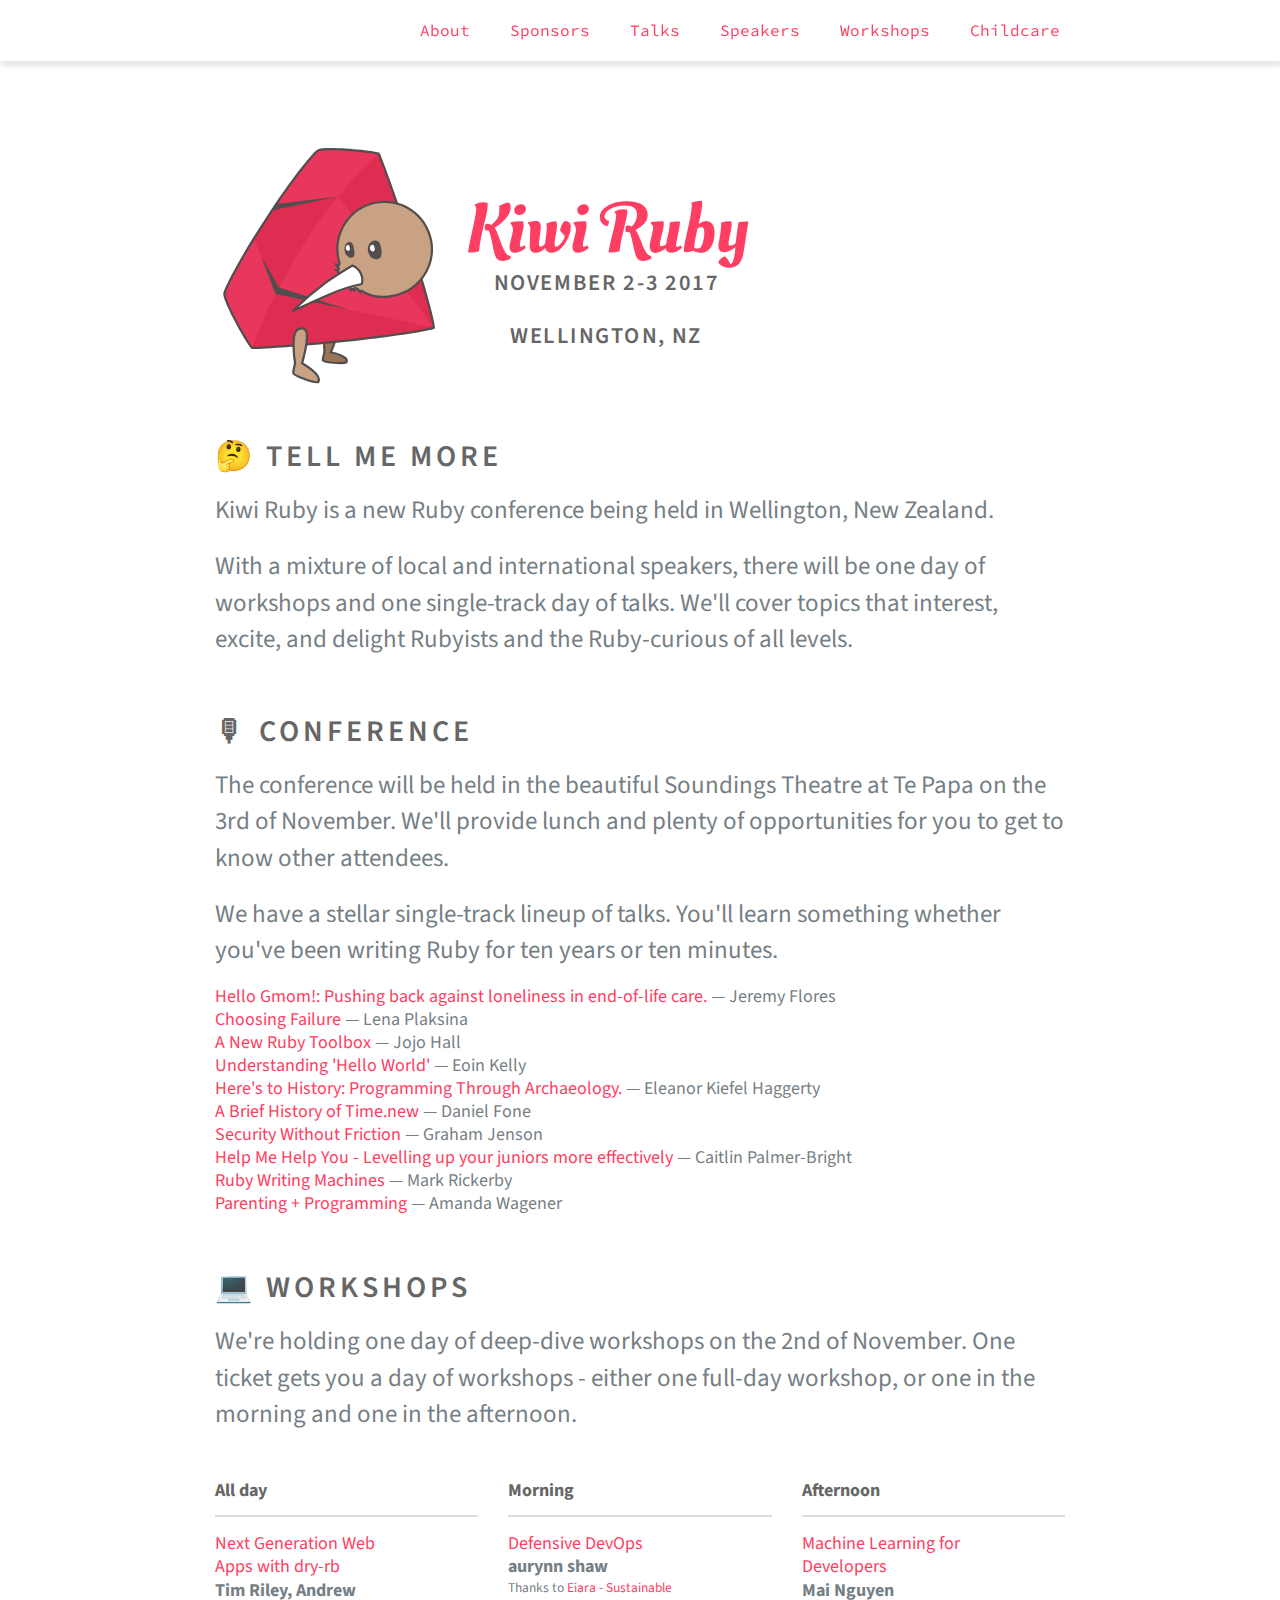
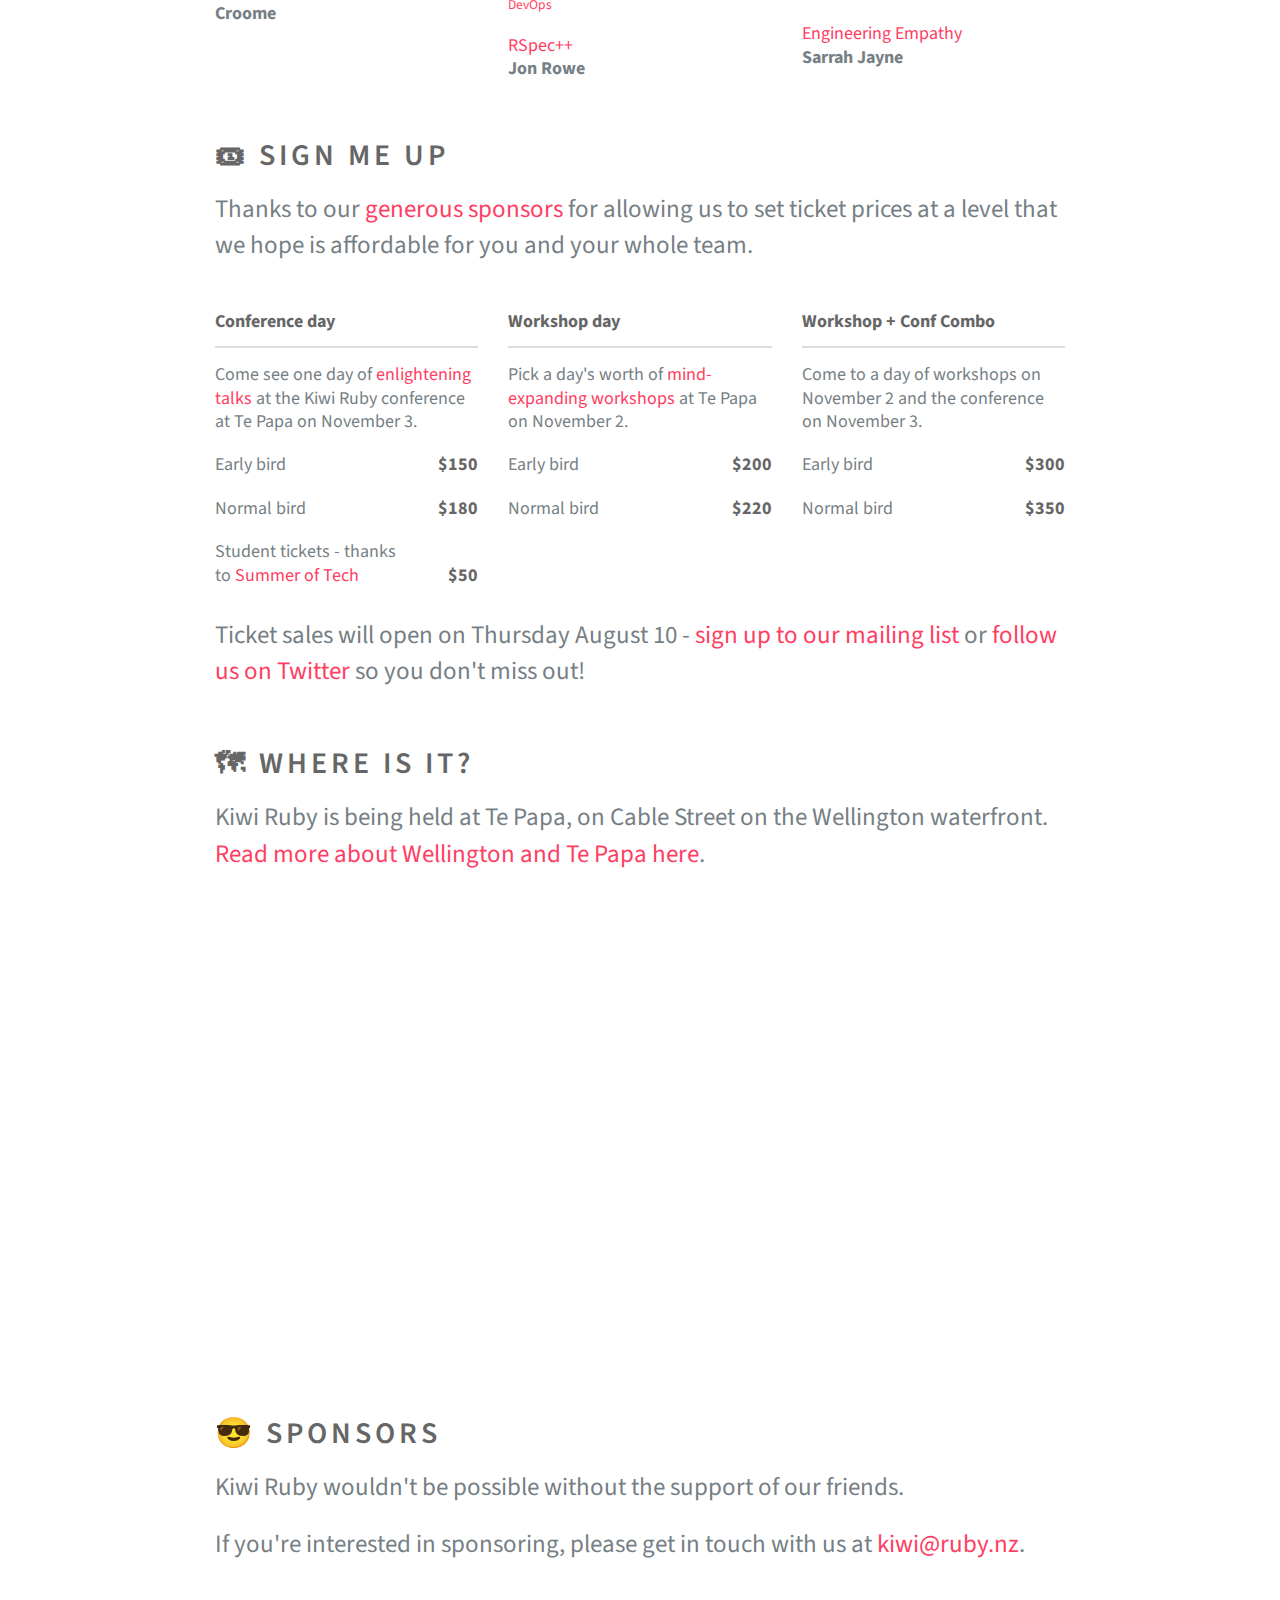
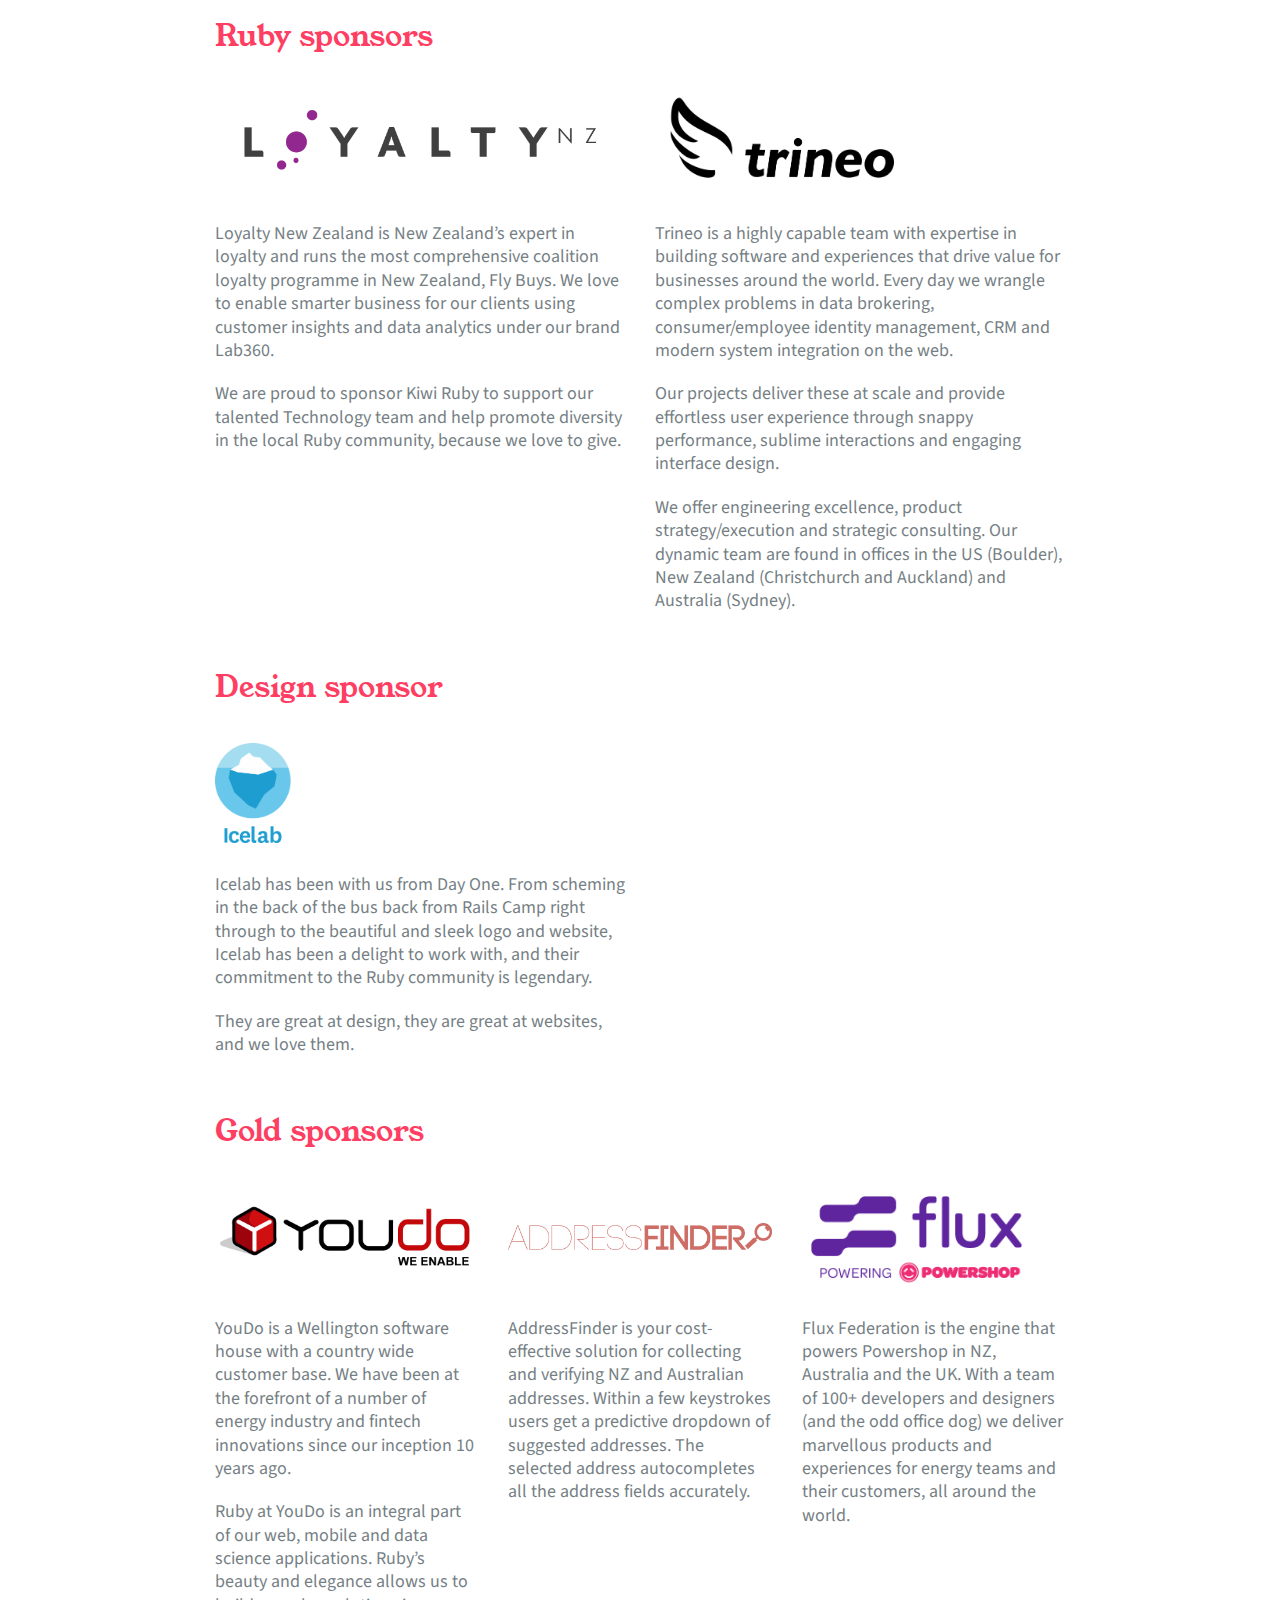
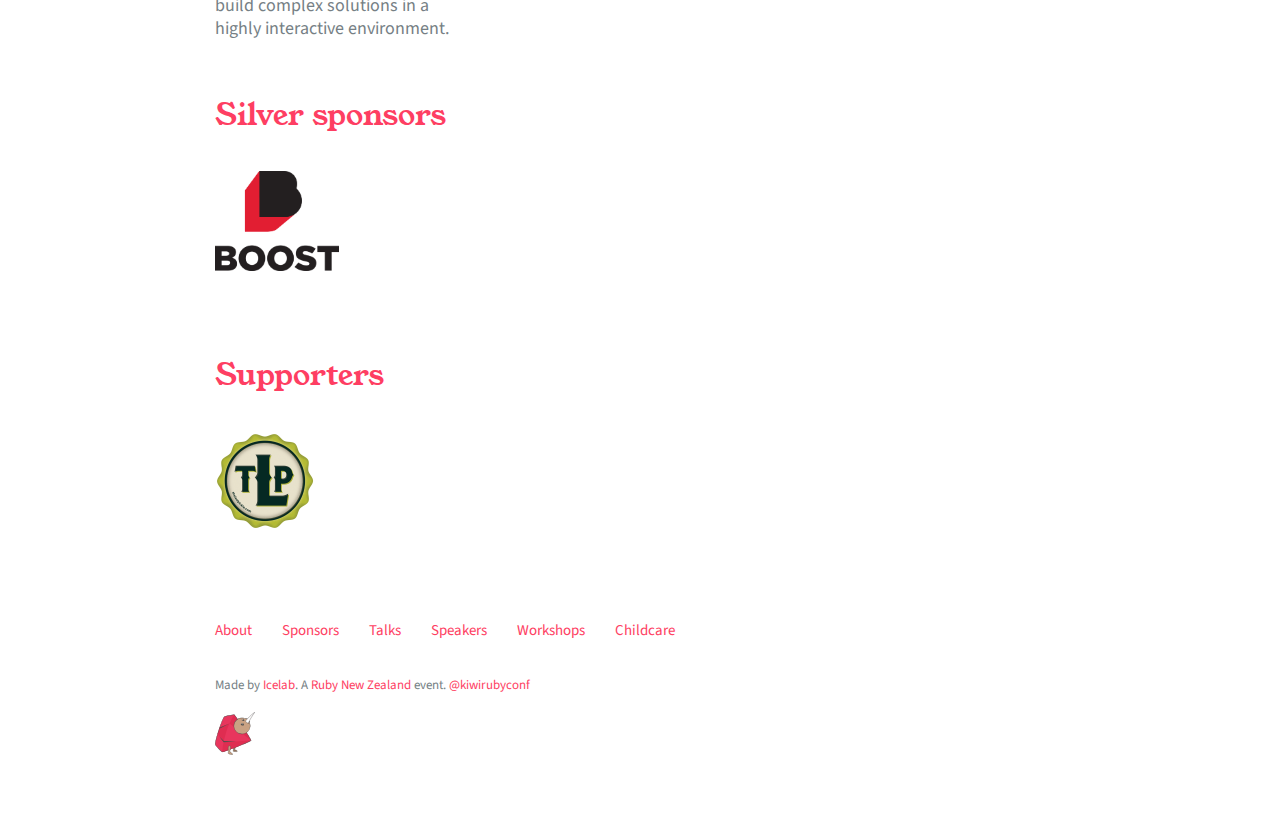
==== commit 1a73f205: "Automated commit at 2017-08-07 08:02:07 UTC by middleman-deploy 2.0.0-alpha" ====
--- a/index.html
+++ b/index.html
@@ -5,4 +5,4 @@
 })(window,document,'script','https://www.google-analytics.com/analytics.js','ga');
 
 ga('create', 'UA-98197426-1', 'auto');
-ga('send', 'pageview');</script><title>Home — Kiwi Ruby</title><title>Kiwi Ruby</title><meta content="Kiwi Ruby is a new Ruby conference being held in Wellington, New Zealand in November 2017. It will be very good." name="description" property="og:description" /><meta content="http://kiwi.ruby.nz/images/opengraph-image.png" property="og:image" /><meta content="500" property="og:image:height" /><meta content="955" property="og:image:width" /><link href="/assets/public.css" rel="stylesheet" type="text/css" /><link href="/images/favicon.png" rel="icon" sizes="32x32" type="image/png" /><script src="https://cdnjs.cloudflare.com/ajax/libs/jquery/3.2.1/jquery.min.js" type="text/javascript">></script><script async="" src="/assets/public.js"></script></head><body class="nav__room"><div class="nav--mobile__show"><i aria-hidden="true" class="fa fa-bars fa-2x"></i></div><div class="nav nav--header"><ul class="nav__content"><li class="nav__item"><a href="/about">About</a></li><li class="nav__item"><a href="/#sponsors">Sponsors</a></li><li class="nav__item"><a href="/talks">Talks</a></li><li class="nav__item"><a href="/speakers">Speakers</a></li><li class="nav__item"><a href="/workshops">Workshops</a></li><li class="nav__item"><a href="/childcare">Childcare</a></li></ul></div><div class="nav nav--mobile"><ul class="nav__content"><li class="nav__item"><a href="/about">About</a></li><li class="nav__item"><a href="/#sponsors">Sponsors</a></li><li class="nav__item"><a href="/talks">Talks</a></li><li class="nav__item"><a href="/speakers">Speakers</a></li><li class="nav__item"><a href="/workshops">Workshops</a></li><li class="nav__item"><a href="/childcare">Childcare</a></li></ul></div><div class="mw-spacer"><div class="container"><section><div class="header"><div class="inner-wrapper"><div class="hero"><a class="hero__logo-wrapper" href="/"><img alt="Kiwi Ruby - New Zealand Ruby Conference 2017" class="hero__logo" src="./images/kiwiruby.svg" /></a><h1 class="hero__slogan"><span class="hero__hidden">Kiwi Ruby</span><br /><p class="hero__date">November 2-3 2017 </p><p class="hero__date">Wellington, NZ </p></h1></div></div></div></section><section><div class="body-inner-wrapper__section" id="info"><h2>🤔 Tell me more</h2><p>Kiwi Ruby is a new Ruby conference being held in Wellington, New Zealand. </p><p>With a mixture of local and international speakers, there will be one day of workshops and one single-track day of talks. We'll cover topics that interest, excite, and delight Rubyists and the Ruby-curious of all levels. </p><p>It's being held on Thursday 2 November (workshops) and Friday 3 November (conference) at Te Papa on the Wellington waterfront. </p></div><div class="body-inner-wrapper__section" id="prices"><h2>🎟 Sign me up</h2><p>Thanks to our <a href="/#sponsors">generous sponsors</a> for allowing us to set ticket prices at a level that we hope is affordable for you and your whole team.</p><div class="grid c-price-list"><div class="col-1-3 c-price-list__item"><span class="c-price-list__type">Conference day</span><p class="c-price-list__description">Come see one day of <a href='/talks'>enlightening talks</a> at the Kiwi Ruby conference at Te Papa on November 3.</p><div class="c-price-list__rate c-price-list__rate--active"><p>Early bird</p><span class="c-price-list__price">$150</span></div><div class="c-price-list__rate c-price-list__rate--active"><p>Normal bird</p><span class="c-price-list__price">$180</span></div><div class="c-price-list__rate c-price-list__rate--active"><p>Student tickets</p><span class="c-price-list__price">$50</span></div><div class="c-price-list__action-section"></div></div><div class="col-1-3 c-price-list__item"><span class="c-price-list__type">Workshop day</span><p class="c-price-list__description">Pick a day's worth of <a href='/workshops'>mind-expanding workshops</a> at Te Papa on November 2.</p><div class="c-price-list__rate c-price-list__rate--active"><p>Early bird</p><span class="c-price-list__price">$200</span></div><div class="c-price-list__rate c-price-list__rate--active"><p>Normal bird</p><span class="c-price-list__price">$220</span></div><div class="c-price-list__action-section"></div></div><div class="col-1-3 c-price-list__item"><span class="c-price-list__type">Workshop + Conf Combo</span><p class="c-price-list__description">Come to a day of workshops on November 2 and the conference on November 3.</p><div class="c-price-list__rate c-price-list__rate--active"><p>Early bird</p><span class="c-price-list__price">$300</span></div><div class="c-price-list__rate c-price-list__rate--active"><p>Normal bird</p><span class="c-price-list__price">$350</span></div><div class="c-price-list__action-section"></div></div></div><p>Ticket sales will open on Thursday August 10 - <a href="http://eepurl.com/cMyn29" target="_blank" rel="noopener noreferrer">sign up to our mailing list</a> or <a href="https://www.twitter.com/kiwirubyconf" target="_blank" rel="noopener noreferrer">follow us on Twitter</a> so you don't miss out!</p></div><div class="body-inner-wrapper__section"><h2>🗺 Where is it?</h2><p>Kiwi Ruby is being held at Te Papa, on Cable Street on the Wellington waterfront. <a href="/location">Read more about Wellington and Te Papa here</a>.</p><div class="c-responsive-map"><iframe width="450"       height="250"        frameborder="0"        style="border:0"        src="https://www.google.com/maps/embed/v1/place?key=AIzaSyDaFJR5kaMRyXO_-1alNS9BNbMHrLHVilk&q='Te Papa, Wellington, New Zealand'"        allowfullscreen> </iframe></div></div><div class="body-inner-wrapper__section" id="sponsors"><h2>😎 Sponsors</h2><p>Kiwi Ruby wouldn't be possible without the support of our friends.</p><p>If you're interested in sponsoring, please get in touch with us at <a href="mailto:kiwi@ruby.nz">kiwi@ruby.nz</a>.</p><div class="c-sponsor-group"></div><div class="c-sponsor-group"><h3 class="c-sponsor-level__name">Ruby sponsors</h3><div class="c-sponsor-level c-sponsor-level--size-2"><div class="grid"><div class="c-sponsor col-1"><a class="c-sponsor__logo" href="https://www.loyalty.co.nz" target="_blank"><img alt="Loyalty" src="/images/sponsor-logos/loyalty.png" /></a><div class="c-sponsor__description"><p>Loyalty New Zealand is New Zealand’s expert in loyalty and runs the most comprehensive coalition loyalty programme in New Zealand, Fly Buys. We love to enable smarter business for our clients using customer insights and data analytics under our brand Lab360.</p><p>We are proud to sponsor Kiwi Ruby to support our talented Technology team and help promote diversity in the local Ruby community, because we love to give.</p></div></div><div class="c-sponsor col-1"><a class="c-sponsor__logo" href="https://www.trineo.co.nz" target="_blank"><img alt="Trineo" src="/images/sponsor-logos/trineo.png" /></a><div class="c-sponsor__description"><p>Trineo is a highly capable team with expertise in building software and experiences that drive value for businesses around the world. Every day we wrangle complex problems in data brokering, consumer/employee identity management, CRM and modern system integration on the web.</p><p>Our projects deliver these at scale and provide effortless user experience through snappy performance, sublime interactions and engaging interface design.</p><p>We offer engineering excellence, product strategy/execution and strategic consulting. Our dynamic team are found in offices in the US (Boulder), New Zealand (Christchurch and Auckland) and Australia (Sydney).</p></div></div></div></div></div><div class="c-sponsor-group"><h3 class="c-sponsor-level__name">Design sponsor</h3><div class="c-sponsor-level c-sponsor-level--size-1"><div class="grid"><div class="c-sponsor col-1"><a class="c-sponsor__logo" href="https://www.icelab.com.au" target="_blank"><img alt="Icelab" src="/images/sponsor-logos/icelab.png" /></a><div class="c-sponsor__description"><p>Icelab has been with us from Day One. From scheming in the back of the bus back from Rails Camp right through to the beautiful and sleek logo and website, Icelab has been a delight to work with, and their commitment to the Ruby community is legendary.</p><p>They are great at design, they are great at websites, and we love them.</p></div></div></div></div></div><div class="c-sponsor-group"><h3 class="c-sponsor-level__name">Gold sponsors</h3><div class="c-sponsor-level c-sponsor-level--size-3"><div class="grid"><div class="c-sponsor col-1"><a class="c-sponsor__logo" href="https://www.youdo.co.nz" target="_blank"><img alt="Youdo" src="/images/sponsor-logos/youdo.png" /></a><div class="c-sponsor__description"><p>YouDo is a Wellington software house with a country wide customer base.  We have been at the forefront of a number of energy industry and fintech innovations since our inception 10 years ago.</p><p>Ruby at YouDo is an integral part of our web, mobile and data science applications.  Ruby’s beauty and elegance allows us to build complex solutions in a highly interactive environment.</p></div></div><div class="c-sponsor col-1"><a class="c-sponsor__logo" href="http://blog.addressfinder.nz/post/162066941338/kiwi-ruby" target="_blank"><img alt="AddressFinder" src="/images/sponsor-logos/addressfinder.png" /></a><div class="c-sponsor__description"><p>AddressFinder is your cost-effective solution for collecting and verifying NZ and Australian addresses. Within a few keystrokes users get a predictive dropdown of suggested addresses. The selected address autocompletes all the address fields accurately.</p></div></div><div class="c-sponsor col-1"><a class="c-sponsor__logo" href="https://fluxfederation.com" target="_blank"><img alt="Flux Federation" src="/images/sponsor-logos/flux.png" /></a><div class="c-sponsor__description"><p>Flux Federation is the engine that powers Powershop in NZ, Australia and the UK. With a team of 100+ developers and designers (and the odd office dog) we deliver marvellous products and experiences for energy teams and their customers, all around the world.</p></div></div></div></div></div><div class="c-sponsor-group"><h3 class="c-sponsor-level__name">Silver sponsors</h3><div class="c-sponsor-level c-sponsor-level--size-4"><div class="grid"><div class="c-sponsor col-1"><a class="c-sponsor__logo" href="https://www.boost.co.nz" target="_blank"><img alt="Boost" src="/images/sponsor-logos/boost-tall.png" /></a></div></div></div></div><div class="c-sponsor-group"><h3 class="c-sponsor-level__name">Supporters</h3><div class="c-sponsor-level c-sponsor-level--size-5"><div class="grid"><div class="c-sponsor col-1"><a class="c-sponsor__logo" href="http://thelastpickle.com/" target="_blank"><img alt="The Last Pickle" src="/images/sponsor-logos/the-last-pickle.png" /></a></div></div></div></div><div class="c-sponsor-group"></div><div class="c-sponsor-group"></div><div class="c-sponsor-group"></div></div></section><section><div class="footer"><div class="footer-nav nav--footer"><ul class="footer-nav__list"><li class="footer-nav__list-item"><a href="/about">About</a></li><li class="footer-nav__list-item"><a href="/#sponsors">Sponsors</a></li><li class="footer-nav__list-item"><a href="/talks">Talks</a></li><li class="footer-nav__list-item"><a href="/speakers">Speakers</a></li><li class="footer-nav__list-item"><a href="/workshops">Workshops</a></li><li class="footer-nav__list-item"><a href="/childcare">Childcare</a></li></ul></div><div class="footer__credit">Made by <a href="http://icelab.com.au">Icelab</a>. A <a href="http://www.ruby.nz">Ruby New Zealand</a>&nbsp;event. <a href="https://twitter.com/KiwiRubyConf">@kiwirubyconf</a></div><div class="footer__birb"><img alt="NZ Rubyconf 2017 mascot" src="/images/gembirb-up.svg" width="40" /></div></div></section></div></div></body></html>+ga('send', 'pageview');</script><title>Home — Kiwi Ruby</title><title>Kiwi Ruby</title><meta content="Kiwi Ruby is a new Ruby conference being held in Wellington, New Zealand in November 2017. It will be very good." name="description" property="og:description" /><meta content="http://kiwi.ruby.nz/images/opengraph-image.png" property="og:image" /><meta content="500" property="og:image:height" /><meta content="955" property="og:image:width" /><link href="/assets/public.css" rel="stylesheet" type="text/css" /><link href="/images/favicon.png" rel="icon" sizes="32x32" type="image/png" /><script src="https://cdnjs.cloudflare.com/ajax/libs/jquery/3.2.1/jquery.min.js" type="text/javascript">></script><script async="" src="/assets/public.js"></script></head><body class="nav__room"><div class="nav--mobile__show"><i aria-hidden="true" class="fa fa-bars fa-2x"></i></div><div class="nav nav--header"><ul class="nav__content"><li class="nav__item"><a href="/about">About</a></li><li class="nav__item"><a href="/#sponsors">Sponsors</a></li><li class="nav__item"><a href="/talks">Talks</a></li><li class="nav__item"><a href="/speakers">Speakers</a></li><li class="nav__item"><a href="/workshops">Workshops</a></li><li class="nav__item"><a href="/childcare">Childcare</a></li></ul></div><div class="nav nav--mobile"><ul class="nav__content"><li class="nav__item"><a href="/about">About</a></li><li class="nav__item"><a href="/#sponsors">Sponsors</a></li><li class="nav__item"><a href="/talks">Talks</a></li><li class="nav__item"><a href="/speakers">Speakers</a></li><li class="nav__item"><a href="/workshops">Workshops</a></li><li class="nav__item"><a href="/childcare">Childcare</a></li></ul></div><div class="mw-spacer"><div class="container"><section><div class="header"><div class="inner-wrapper"><div class="hero"><a class="hero__logo-wrapper" href="/"><img alt="Kiwi Ruby - New Zealand Ruby Conference 2017" class="hero__logo" src="./images/kiwiruby.svg" /></a><h1 class="hero__slogan"><span class="hero__hidden">Kiwi Ruby</span><br /><p class="hero__date">November 2-3 2017 </p><p class="hero__date">Wellington, NZ </p></h1></div></div></div></section><section><div class="body-inner-wrapper__section" id="info"><h2>🤔 Tell me more</h2><p>Kiwi Ruby is a new Ruby conference being held in Wellington, New Zealand. </p><p>With a mixture of local and international speakers, there will be one day of workshops and one single-track day of talks. We'll cover topics that interest, excite, and delight Rubyists and the Ruby-curious of all levels. </p></div><div class="body-inner-wrapper__section" id="conference"><h2>🎙 Conference</h2><p>The conference will be held in the beautiful Soundings Theatre at Te Papa on the 3rd of November. We'll provide lunch and plenty of opportunities for you to get to know other attendees.</p><p>We have a stellar single-track lineup of talks. You'll learn something whether you've been writing Ruby for ten years or ten minutes.</p><div class="c-short-list"><div class="c-short-list__item"><a href="/talks#jeremy">Hello Gmom!: Pushing back against loneliness in end-of-life care.</a>&nbsp;— <span>Jeremy Flores</span></div><div class="c-short-list__item"><a href="/talks#lena">Choosing Failure</a>&nbsp;— <span>Lena Plaksina</span></div><div class="c-short-list__item"><a href="/talks#jojo">A New Ruby Toolbox</a>&nbsp;— <span>Jojo Hall</span></div><div class="c-short-list__item"><a href="/talks#eoin">Understanding 'Hello World'</a>&nbsp;— <span>Eoin Kelly</span></div><div class="c-short-list__item"><a href="/talks#eleanor">Here's to History: Programming Through Archaeology.</a>&nbsp;— <span>Eleanor Kiefel Haggerty</span></div><div class="c-short-list__item"><a href="/talks#daniel">A Brief History of Time.new</a>&nbsp;— <span>Daniel Fone</span></div><div class="c-short-list__item"><a href="/talks#graham">Security Without Friction</a>&nbsp;— <span>Graham Jenson</span></div><div class="c-short-list__item"><a href="/talks#caitlin">Help Me Help You - Levelling up your juniors more effectively</a>&nbsp;— <span>Caitlin Palmer-Bright</span></div><div class="c-short-list__item"><a href="/talks#mark">Ruby Writing Machines</a>&nbsp;— <span>Mark Rickerby</span></div><div class="c-short-list__item"><a href="/talks#amanda">Parenting + Programming</a>&nbsp;— <span>Amanda Wagener</span></div></div></div><div class="body-inner-wrapper__section" id="workshops"><h2>💻 Workshops</h2><p>We're holding one day of deep-dive workshops on the 2nd of November. One ticket gets you a day of workshops - either one full-day workshop, or one in the morning and one in the afternoon.</p><div class="grid c-price-list"><div class="col-1-3 c-price-list__item"><span class="c-price-list__type">All day</span><div class="c-price-list__rate"><p><a href="/workshops/#dry-rb">Next Generation Web Apps with dry-rb</a></p><p><strong>Tim Riley, Andrew Croome</strong></p></div></div><div class="col-1-3 c-price-list__item"><span class="c-price-list__type">Morning</span><div class="c-price-list__rate"><p><a href="/workshops/#defensive-devops">Defensive DevOps</a></p><p><strong>aurynn shaw</strong></p><p class="t-small">Thanks to <a href="http://www.eiara.nz">Eiara - Sustainable DevOps</a></p></div><div class="c-price-list__rate"><p><a href="/workshops/#rspec">RSpec++</a></p><p><strong>Jon Rowe</strong></p></div></div><div class="col-1-3 c-price-list__item"><span class="c-price-list__type">Afternoon</span><div class="c-price-list__rate"><p><a href="/workshops/#machine-learning">Machine Learning for Developers</a></p><p><strong>Mai Nguyen</strong></p></div><div class="c-price-list__rate"><p><a href="/workshops/#engineering-empathy">Engineering Empathy</a></p><p><strong>Sarrah Jayne</strong></p></div></div></div></div><div class="body-inner-wrapper__section" id="prices"><h2>🎟 Sign me up</h2><p>Thanks to our <a href="/#sponsors">generous sponsors</a> for allowing us to set ticket prices at a level that we hope is affordable for you and your whole team.</p><div class="grid c-price-list"><div class="col-1-3 c-price-list__item"><span class="c-price-list__type">Conference day</span><p class="c-price-list__description">Come see one day of <a href='/talks'>enlightening talks</a> at the Kiwi Ruby conference at Te Papa on November 3.</p><div class="c-price-list__rate c-price-list__rate--active"><p>Early bird</p><span class="c-price-list__price">$150</span></div><div class="c-price-list__rate c-price-list__rate--active"><p>Normal bird</p><span class="c-price-list__price">$180</span></div><div class="c-price-list__rate c-price-list__rate--active"><p>Student tickets - thanks to <a href='https://www.summeroftech.co.nz'>Summer of Tech</a></p><span class="c-price-list__price">$50</span></div><div class="c-price-list__action-section"></div></div><div class="col-1-3 c-price-list__item"><span class="c-price-list__type">Workshop day</span><p class="c-price-list__description">Pick a day's worth of <a href='/workshops'>mind-expanding workshops</a> at Te Papa on November 2.</p><div class="c-price-list__rate c-price-list__rate--active"><p>Early bird</p><span class="c-price-list__price">$200</span></div><div class="c-price-list__rate c-price-list__rate--active"><p>Normal bird</p><span class="c-price-list__price">$220</span></div><div class="c-price-list__action-section"></div></div><div class="col-1-3 c-price-list__item"><span class="c-price-list__type">Workshop + Conf Combo</span><p class="c-price-list__description">Come to a day of workshops on November 2 and the conference on November 3.</p><div class="c-price-list__rate c-price-list__rate--active"><p>Early bird</p><span class="c-price-list__price">$300</span></div><div class="c-price-list__rate c-price-list__rate--active"><p>Normal bird</p><span class="c-price-list__price">$350</span></div><div class="c-price-list__action-section"></div></div></div><p>Ticket sales will open on Thursday August 10 - <a href="http://eepurl.com/cMyn29" target="_blank" rel="noopener noreferrer">sign up to our mailing list</a> or <a href="https://www.twitter.com/kiwirubyconf" target="_blank" rel="noopener noreferrer">follow us on Twitter</a> so you don't miss out!</p></div><div class="body-inner-wrapper__section"><h2>🗺 Where is it?</h2><p>Kiwi Ruby is being held at Te Papa, on Cable Street on the Wellington waterfront. <a href="/location">Read more about Wellington and Te Papa here</a>.</p><div class="c-responsive-map"><iframe width="450"       height="250"        frameborder="0"        style="border:0"        src="https://www.google.com/maps/embed/v1/place?key=AIzaSyDaFJR5kaMRyXO_-1alNS9BNbMHrLHVilk&q='Te Papa, Wellington, New Zealand'"        allowfullscreen> </iframe></div></div><div class="body-inner-wrapper__section" id="sponsors"><h2>😎 Sponsors</h2><p>Kiwi Ruby wouldn't be possible without the support of our friends.</p><p>If you're interested in sponsoring, please get in touch with us at <a href="mailto:kiwi@ruby.nz">kiwi@ruby.nz</a>.</p><div class="c-sponsor-group"></div><div class="c-sponsor-group"><h3 class="c-sponsor-level__name">Ruby sponsors</h3><div class="c-sponsor-level c-sponsor-level--size-2"><div class="grid"><div class="c-sponsor col-1"><a class="c-sponsor__logo" href="https://www.loyalty.co.nz" target="_blank"><img alt="Loyalty" src="/images/sponsor-logos/loyalty.png" /></a><div class="c-sponsor__description"><p>Loyalty New Zealand is New Zealand’s expert in loyalty and runs the most comprehensive coalition loyalty programme in New Zealand, Fly Buys. We love to enable smarter business for our clients using customer insights and data analytics under our brand Lab360.</p><p>We are proud to sponsor Kiwi Ruby to support our talented Technology team and help promote diversity in the local Ruby community, because we love to give.</p></div></div><div class="c-sponsor col-1"><a class="c-sponsor__logo" href="https://www.trineo.co.nz" target="_blank"><img alt="Trineo" src="/images/sponsor-logos/trineo.png" /></a><div class="c-sponsor__description"><p>Trineo is a highly capable team with expertise in building software and experiences that drive value for businesses around the world. Every day we wrangle complex problems in data brokering, consumer/employee identity management, CRM and modern system integration on the web.</p><p>Our projects deliver these at scale and provide effortless user experience through snappy performance, sublime interactions and engaging interface design.</p><p>We offer engineering excellence, product strategy/execution and strategic consulting. Our dynamic team are found in offices in the US (Boulder), New Zealand (Christchurch and Auckland) and Australia (Sydney).</p></div></div></div></div></div><div class="c-sponsor-group"><h3 class="c-sponsor-level__name">Design sponsor</h3><div class="c-sponsor-level c-sponsor-level--size-1"><div class="grid"><div class="c-sponsor col-1"><a class="c-sponsor__logo" href="https://www.icelab.com.au" target="_blank"><img alt="Icelab" src="/images/sponsor-logos/icelab.png" /></a><div class="c-sponsor__description"><p>Icelab has been with us from Day One. From scheming in the back of the bus back from Rails Camp right through to the beautiful and sleek logo and website, Icelab has been a delight to work with, and their commitment to the Ruby community is legendary.</p><p>They are great at design, they are great at websites, and we love them.</p></div></div></div></div></div><div class="c-sponsor-group"><h3 class="c-sponsor-level__name">Gold sponsors</h3><div class="c-sponsor-level c-sponsor-level--size-3"><div class="grid"><div class="c-sponsor col-1"><a class="c-sponsor__logo" href="https://www.youdo.co.nz" target="_blank"><img alt="Youdo" src="/images/sponsor-logos/youdo.png" /></a><div class="c-sponsor__description"><p>YouDo is a Wellington software house with a country wide customer base.  We have been at the forefront of a number of energy industry and fintech innovations since our inception 10 years ago.</p><p>Ruby at YouDo is an integral part of our web, mobile and data science applications.  Ruby’s beauty and elegance allows us to build complex solutions in a highly interactive environment.</p></div></div><div class="c-sponsor col-1"><a class="c-sponsor__logo" href="http://blog.addressfinder.nz/post/162066941338/kiwi-ruby" target="_blank"><img alt="AddressFinder" src="/images/sponsor-logos/addressfinder.png" /></a><div class="c-sponsor__description"><p>AddressFinder is your cost-effective solution for collecting and verifying NZ and Australian addresses. Within a few keystrokes users get a predictive dropdown of suggested addresses. The selected address autocompletes all the address fields accurately.</p></div></div><div class="c-sponsor col-1"><a class="c-sponsor__logo" href="https://www.powershop.co.nz" target="_blank"><img alt="Flux Federation" src="/images/sponsor-logos/flux.png" /></a><div class="c-sponsor__description"><p>Flux Federation is the engine that powers Powershop in NZ, Australia and the UK. With a team of 100+ developers and designers (and the odd office dog) we deliver marvellous products and experiences for energy teams and their customers, all around the world.</p></div></div></div></div></div><div class="c-sponsor-group"><h3 class="c-sponsor-level__name">Silver sponsors</h3><div class="c-sponsor-level c-sponsor-level--size-4"><div class="grid"><div class="c-sponsor col-1"><a class="c-sponsor__logo" href="https://www.boost.co.nz" target="_blank"><img alt="Boost" src="/images/sponsor-logos/boost-tall.png" /></a></div></div></div></div><div class="c-sponsor-group"><h3 class="c-sponsor-level__name">Supporters</h3><div class="c-sponsor-level c-sponsor-level--size-5"><div class="grid"><div class="c-sponsor col-1"><a class="c-sponsor__logo" href="http://thelastpickle.com/" target="_blank"><img alt="The Last Pickle" src="/images/sponsor-logos/the-last-pickle.png" /></a></div></div></div></div><div class="c-sponsor-group"></div><div class="c-sponsor-group"></div><div class="c-sponsor-group"></div></div></section><section><div class="footer"><div class="footer-nav nav--footer"><ul class="footer-nav__list"><li class="footer-nav__list-item"><a href="/about">About</a></li><li class="footer-nav__list-item"><a href="/#sponsors">Sponsors</a></li><li class="footer-nav__list-item"><a href="/talks">Talks</a></li><li class="footer-nav__list-item"><a href="/speakers">Speakers</a></li><li class="footer-nav__list-item"><a href="/workshops">Workshops</a></li><li class="footer-nav__list-item"><a href="/childcare">Childcare</a></li></ul></div><div class="footer__credit">Made by <a href="http://icelab.com.au">Icelab</a>. A <a href="http://www.ruby.nz">Ruby New Zealand</a>&nbsp;event. <a href="https://twitter.com/KiwiRubyConf">@kiwirubyconf</a></div><div class="footer__birb"><img alt="NZ Rubyconf 2017 mascot" src="/images/gembirb-up.svg" width="40" /></div></div></section></div></div></body></html>--- a/assets/public.css
+++ b/assets/public.css
@@ -2,4 +2,4 @@
 /*!
  *  Font Awesome 4.7.0 by @davegandy - http://fontawesome.io - @fontawesome
  *  License - http://fontawesome.io/license (Font: SIL OFL 1.1, CSS: MIT License)
- */@font-face{font-family:FontAwesome;src:url(public/fonts/fontawesome-webfont.eot);src:url(public/fonts/fontawesome-webfont.eot?#iefix&v=4.7.0) format("embedded-opentype"),url(public/fonts/fontawesome-webfont.woff2) format("woff2"),url(public/fonts/fontawesome-webfont.woff) format("woff"),url(public/fonts/fontawesome-webfont.ttf) format("truetype"),url(public/fonts/fontawesome-webfont.svg#fontawesomeregular) format("svg");font-weight:400;font-style:normal}.fa{display:inline-block;font:normal normal normal 14px/1 FontAwesome;font-size:inherit;text-rendering:auto;-webkit-font-smoothing:antialiased;-moz-osx-font-smoothing:grayscale}.fa-lg{font-size:1.33333333em;line-height:.75em;vertical-align:-15%}.fa-2x{font-size:2em}.fa-3x{font-size:3em}.fa-4x{font-size:4em}.fa-5x{font-size:5em}.fa-fw{width:1.28571429em;text-align:center}.fa-ul{padding-left:0;margin-left:2.14285714em;list-style-type:none}.fa-ul>li{position:relative}.fa-li{position:absolute;left:-2.14285714em;width:2.14285714em;top:.14285714em;text-align:center}.fa-li.fa-lg{left:-1.85714286em}.fa-border{padding:.2em .25em .15em;border:.08em solid #eee;border-radius:.1em}.fa-pull-left{float:left}.fa-pull-right{float:right}.fa.fa-pull-left{margin-right:.3em}.fa.fa-pull-right{margin-left:.3em}.pull-right{float:right}.pull-left{float:left}.fa.pull-left{margin-right:.3em}.fa.pull-right{margin-left:.3em}.fa-spin{-webkit-animation:fa-spin 2s infinite linear;animation:fa-spin 2s infinite linear}.fa-pulse{-webkit-animation:fa-spin 1s infinite steps(8);animation:fa-spin 1s infinite steps(8)}@-webkit-keyframes fa-spin{0%{-webkit-transform:rotate(0deg);transform:rotate(0deg)}to{-webkit-transform:rotate(359deg);transform:rotate(359deg)}}@keyframes fa-spin{0%{-webkit-transform:rotate(0deg);transform:rotate(0deg)}to{-webkit-transform:rotate(359deg);transform:rotate(359deg)}}.fa-rotate-90{-ms-filter:"progid:DXImageTransform.Microsoft.BasicImage(rotation=1)";-webkit-transform:rotate(90deg);transform:rotate(90deg)}.fa-rotate-180{-ms-filter:"progid:DXImageTransform.Microsoft.BasicImage(rotation=2)";-webkit-transform:rotate(180deg);transform:rotate(180deg)}.fa-rotate-270{-ms-filter:"progid:DXImageTransform.Microsoft.BasicImage(rotation=3)";-webkit-transform:rotate(270deg);transform:rotate(270deg)}.fa-flip-horizontal{-ms-filter:"progid:DXImageTransform.Microsoft.BasicImage(rotation=0, mirror=1)";-webkit-transform:scaleX(-1);transform:scaleX(-1)}.fa-flip-vertical{-ms-filter:"progid:DXImageTransform.Microsoft.BasicImage(rotation=2, mirror=1)";-webkit-transform:scaleY(-1);transform:scaleY(-1)}:root .fa-flip-horizontal,:root .fa-flip-vertical,:root .fa-rotate-90,:root .fa-rotate-180,:root .fa-rotate-270{-webkit-filter:none;filter:none}.fa-stack{position:relative;display:inline-block;width:2em;height:2em;line-height:2em;vertical-align:middle}.fa-stack-1x,.fa-stack-2x{position:absolute;left:0;width:100%;text-align:center}.fa-stack-1x{line-height:inherit}.fa-stack-2x{font-size:2em}.fa-inverse{color:#fff}.fa-glass:before{content:"\F000"}.fa-music:before{content:"\F001"}.fa-search:before{content:"\F002"}.fa-envelope-o:before{content:"\F003"}.fa-heart:before{content:"\F004"}.fa-star:before{content:"\F005"}.fa-star-o:before{content:"\F006"}.fa-user:before{content:"\F007"}.fa-film:before{content:"\F008"}.fa-th-large:before{content:"\F009"}.fa-th:before{content:"\F00A"}.fa-th-list:before{content:"\F00B"}.fa-check:before{content:"\F00C"}.fa-close:before,.fa-remove:before,.fa-times:before{content:"\F00D"}.fa-search-plus:before{content:"\F00E"}.fa-search-minus:before{content:"\F010"}.fa-power-off:before{content:"\F011"}.fa-signal:before{content:"\F012"}.fa-cog:before,.fa-gear:before{content:"\F013"}.fa-trash-o:before{content:"\F014"}.fa-home:before{content:"\F015"}.fa-file-o:before{content:"\F016"}.fa-clock-o:before{content:"\F017"}.fa-road:before{content:"\F018"}.fa-download:before{content:"\F019"}.fa-arrow-circle-o-down:before{content:"\F01A"}.fa-arrow-circle-o-up:before{content:"\F01B"}.fa-inbox:before{content:"\F01C"}.fa-play-circle-o:before{content:"\F01D"}.fa-repeat:before,.fa-rotate-right:before{content:"\F01E"}.fa-refresh:before{content:"\F021"}.fa-list-alt:before{content:"\F022"}.fa-lock:before{content:"\F023"}.fa-flag:before{content:"\F024"}.fa-headphones:before{content:"\F025"}.fa-volume-off:before{content:"\F026"}.fa-volume-down:before{content:"\F027"}.fa-volume-up:before{content:"\F028"}.fa-qrcode:before{content:"\F029"}.fa-barcode:before{content:"\F02A"}.fa-tag:before{content:"\F02B"}.fa-tags:before{content:"\F02C"}.fa-book:before{content:"\F02D"}.fa-bookmark:before{content:"\F02E"}.fa-print:before{content:"\F02F"}.fa-camera:before{content:"\F030"}.fa-font:before{content:"\F031"}.fa-bold:before{content:"\F032"}.fa-italic:before{content:"\F033"}.fa-text-height:before{content:"\F034"}.fa-text-width:before{content:"\F035"}.fa-align-left:before{content:"\F036"}.fa-align-center:before{content:"\F037"}.fa-align-right:before{content:"\F038"}.fa-align-justify:before{content:"\F039"}.fa-list:before{content:"\F03A"}.fa-dedent:before,.fa-outdent:before{content:"\F03B"}.fa-indent:before{content:"\F03C"}.fa-video-camera:before{content:"\F03D"}.fa-image:before,.fa-photo:before,.fa-picture-o:before{content:"\F03E"}.fa-pencil:before{content:"\F040"}.fa-map-marker:before{content:"\F041"}.fa-adjust:before{content:"\F042"}.fa-tint:before{content:"\F043"}.fa-edit:before,.fa-pencil-square-o:before{content:"\F044"}.fa-share-square-o:before{content:"\F045"}.fa-check-square-o:before{content:"\F046"}.fa-arrows:before{content:"\F047"}.fa-step-backward:before{content:"\F048"}.fa-fast-backward:before{content:"\F049"}.fa-backward:before{content:"\F04A"}.fa-play:before{content:"\F04B"}.fa-pause:before{content:"\F04C"}.fa-stop:before{content:"\F04D"}.fa-forward:before{content:"\F04E"}.fa-fast-forward:before{content:"\F050"}.fa-step-forward:before{content:"\F051"}.fa-eject:before{content:"\F052"}.fa-chevron-left:before{content:"\F053"}.fa-chevron-right:before{content:"\F054"}.fa-plus-circle:before{content:"\F055"}.fa-minus-circle:before{content:"\F056"}.fa-times-circle:before{content:"\F057"}.fa-check-circle:before{content:"\F058"}.fa-question-circle:before{content:"\F059"}.fa-info-circle:before{content:"\F05A"}.fa-crosshairs:before{content:"\F05B"}.fa-times-circle-o:before{content:"\F05C"}.fa-check-circle-o:before{content:"\F05D"}.fa-ban:before{content:"\F05E"}.fa-arrow-left:before{content:"\F060"}.fa-arrow-right:before{content:"\F061"}.fa-arrow-up:before{content:"\F062"}.fa-arrow-down:before{content:"\F063"}.fa-mail-forward:before,.fa-share:before{content:"\F064"}.fa-expand:before{content:"\F065"}.fa-compress:before{content:"\F066"}.fa-plus:before{content:"\F067"}.fa-minus:before{content:"\F068"}.fa-asterisk:before{content:"\F069"}.fa-exclamation-circle:before{content:"\F06A"}.fa-gift:before{content:"\F06B"}.fa-leaf:before{content:"\F06C"}.fa-fire:before{content:"\F06D"}.fa-eye:before{content:"\F06E"}.fa-eye-slash:before{content:"\F070"}.fa-exclamation-triangle:before,.fa-warning:before{content:"\F071"}.fa-plane:before{content:"\F072"}.fa-calendar:before{content:"\F073"}.fa-random:before{content:"\F074"}.fa-comment:before{content:"\F075"}.fa-magnet:before{content:"\F076"}.fa-chevron-up:before{content:"\F077"}.fa-chevron-down:before{content:"\F078"}.fa-retweet:before{content:"\F079"}.fa-shopping-cart:before{content:"\F07A"}.fa-folder:before{content:"\F07B"}.fa-folder-open:before{content:"\F07C"}.fa-arrows-v:before{content:"\F07D"}.fa-arrows-h:before{content:"\F07E"}.fa-bar-chart-o:before,.fa-bar-chart:before{content:"\F080"}.fa-twitter-square:before{content:"\F081"}.fa-facebook-square:before{content:"\F082"}.fa-camera-retro:before{content:"\F083"}.fa-key:before{content:"\F084"}.fa-cogs:before,.fa-gears:before{content:"\F085"}.fa-comments:before{content:"\F086"}.fa-thumbs-o-up:before{content:"\F087"}.fa-thumbs-o-down:before{content:"\F088"}.fa-star-half:before{content:"\F089"}.fa-heart-o:before{content:"\F08A"}.fa-sign-out:before{content:"\F08B"}.fa-linkedin-square:before{content:"\F08C"}.fa-thumb-tack:before{content:"\F08D"}.fa-external-link:before{content:"\F08E"}.fa-sign-in:before{content:"\F090"}.fa-trophy:before{content:"\F091"}.fa-github-square:before{content:"\F092"}.fa-upload:before{content:"\F093"}.fa-lemon-o:before{content:"\F094"}.fa-phone:before{content:"\F095"}.fa-square-o:before{content:"\F096"}.fa-bookmark-o:before{content:"\F097"}.fa-phone-square:before{content:"\F098"}.fa-twitter:before{content:"\F099"}.fa-facebook-f:before,.fa-facebook:before{content:"\F09A"}.fa-github:before{content:"\F09B"}.fa-unlock:before{content:"\F09C"}.fa-credit-card:before{content:"\F09D"}.fa-feed:before,.fa-rss:before{content:"\F09E"}.fa-hdd-o:before{content:"\F0A0"}.fa-bullhorn:before{content:"\F0A1"}.fa-bell:before{content:"\F0F3"}.fa-certificate:before{content:"\F0A3"}.fa-hand-o-right:before{content:"\F0A4"}.fa-hand-o-left:before{content:"\F0A5"}.fa-hand-o-up:before{content:"\F0A6"}.fa-hand-o-down:before{content:"\F0A7"}.fa-arrow-circle-left:before{content:"\F0A8"}.fa-arrow-circle-right:before{content:"\F0A9"}.fa-arrow-circle-up:before{content:"\F0AA"}.fa-arrow-circle-down:before{content:"\F0AB"}.fa-globe:before{content:"\F0AC"}.fa-wrench:before{content:"\F0AD"}.fa-tasks:before{content:"\F0AE"}.fa-filter:before{content:"\F0B0"}.fa-briefcase:before{content:"\F0B1"}.fa-arrows-alt:before{content:"\F0B2"}.fa-group:before,.fa-users:before{content:"\F0C0"}.fa-chain:before,.fa-link:before{content:"\F0C1"}.fa-cloud:before{content:"\F0C2"}.fa-flask:before{content:"\F0C3"}.fa-cut:before,.fa-scissors:before{content:"\F0C4"}.fa-copy:before,.fa-files-o:before{content:"\F0C5"}.fa-paperclip:before{content:"\F0C6"}.fa-floppy-o:before,.fa-save:before{content:"\F0C7"}.fa-square:before{content:"\F0C8"}.fa-bars:before,.fa-navicon:before,.fa-reorder:before{content:"\F0C9"}.fa-list-ul:before{content:"\F0CA"}.fa-list-ol:before{content:"\F0CB"}.fa-strikethrough:before{content:"\F0CC"}.fa-underline:before{content:"\F0CD"}.fa-table:before{content:"\F0CE"}.fa-magic:before{content:"\F0D0"}.fa-truck:before{content:"\F0D1"}.fa-pinterest:before{content:"\F0D2"}.fa-pinterest-square:before{content:"\F0D3"}.fa-google-plus-square:before{content:"\F0D4"}.fa-google-plus:before{content:"\F0D5"}.fa-money:before{content:"\F0D6"}.fa-caret-down:before{content:"\F0D7"}.fa-caret-up:before{content:"\F0D8"}.fa-caret-left:before{content:"\F0D9"}.fa-caret-right:before{content:"\F0DA"}.fa-columns:before{content:"\F0DB"}.fa-sort:before,.fa-unsorted:before{content:"\F0DC"}.fa-sort-desc:before,.fa-sort-down:before{content:"\F0DD"}.fa-sort-asc:before,.fa-sort-up:before{content:"\F0DE"}.fa-envelope:before{content:"\F0E0"}.fa-linkedin:before{content:"\F0E1"}.fa-rotate-left:before,.fa-undo:before{content:"\F0E2"}.fa-gavel:before,.fa-legal:before{content:"\F0E3"}.fa-dashboard:before,.fa-tachometer:before{content:"\F0E4"}.fa-comment-o:before{content:"\F0E5"}.fa-comments-o:before{content:"\F0E6"}.fa-bolt:before,.fa-flash:before{content:"\F0E7"}.fa-sitemap:before{content:"\F0E8"}.fa-umbrella:before{content:"\F0E9"}.fa-clipboard:before,.fa-paste:before{content:"\F0EA"}.fa-lightbulb-o:before{content:"\F0EB"}.fa-exchange:before{content:"\F0EC"}.fa-cloud-download:before{content:"\F0ED"}.fa-cloud-upload:before{content:"\F0EE"}.fa-user-md:before{content:"\F0F0"}.fa-stethoscope:before{content:"\F0F1"}.fa-suitcase:before{content:"\F0F2"}.fa-bell-o:before{content:"\F0A2"}.fa-coffee:before{content:"\F0F4"}.fa-cutlery:before{content:"\F0F5"}.fa-file-text-o:before{content:"\F0F6"}.fa-building-o:before{content:"\F0F7"}.fa-hospital-o:before{content:"\F0F8"}.fa-ambulance:before{content:"\F0F9"}.fa-medkit:before{content:"\F0FA"}.fa-fighter-jet:before{content:"\F0FB"}.fa-beer:before{content:"\F0FC"}.fa-h-square:before{content:"\F0FD"}.fa-plus-square:before{content:"\F0FE"}.fa-angle-double-left:before{content:"\F100"}.fa-angle-double-right:before{content:"\F101"}.fa-angle-double-up:before{content:"\F102"}.fa-angle-double-down:before{content:"\F103"}.fa-angle-left:before{content:"\F104"}.fa-angle-right:before{content:"\F105"}.fa-angle-up:before{content:"\F106"}.fa-angle-down:before{content:"\F107"}.fa-desktop:before{content:"\F108"}.fa-laptop:before{content:"\F109"}.fa-tablet:before{content:"\F10A"}.fa-mobile-phone:before,.fa-mobile:before{content:"\F10B"}.fa-circle-o:before{content:"\F10C"}.fa-quote-left:before{content:"\F10D"}.fa-quote-right:before{content:"\F10E"}.fa-spinner:before{content:"\F110"}.fa-circle:before{content:"\F111"}.fa-mail-reply:before,.fa-reply:before{content:"\F112"}.fa-github-alt:before{content:"\F113"}.fa-folder-o:before{content:"\F114"}.fa-folder-open-o:before{content:"\F115"}.fa-smile-o:before{content:"\F118"}.fa-frown-o:before{content:"\F119"}.fa-meh-o:before{content:"\F11A"}.fa-gamepad:before{content:"\F11B"}.fa-keyboard-o:before{content:"\F11C"}.fa-flag-o:before{content:"\F11D"}.fa-flag-checkered:before{content:"\F11E"}.fa-terminal:before{content:"\F120"}.fa-code:before{content:"\F121"}.fa-mail-reply-all:before,.fa-reply-all:before{content:"\F122"}.fa-star-half-empty:before,.fa-star-half-full:before,.fa-star-half-o:before{content:"\F123"}.fa-location-arrow:before{content:"\F124"}.fa-crop:before{content:"\F125"}.fa-code-fork:before{content:"\F126"}.fa-chain-broken:before,.fa-unlink:before{content:"\F127"}.fa-question:before{content:"\F128"}.fa-info:before{content:"\F129"}.fa-exclamation:before{content:"\F12A"}.fa-superscript:before{content:"\F12B"}.fa-subscript:before{content:"\F12C"}.fa-eraser:before{content:"\F12D"}.fa-puzzle-piece:before{content:"\F12E"}.fa-microphone:before{content:"\F130"}.fa-microphone-slash:before{content:"\F131"}.fa-shield:before{content:"\F132"}.fa-calendar-o:before{content:"\F133"}.fa-fire-extinguisher:before{content:"\F134"}.fa-rocket:before{content:"\F135"}.fa-maxcdn:before{content:"\F136"}.fa-chevron-circle-left:before{content:"\F137"}.fa-chevron-circle-right:before{content:"\F138"}.fa-chevron-circle-up:before{content:"\F139"}.fa-chevron-circle-down:before{content:"\F13A"}.fa-html5:before{content:"\F13B"}.fa-css3:before{content:"\F13C"}.fa-anchor:before{content:"\F13D"}.fa-unlock-alt:before{content:"\F13E"}.fa-bullseye:before{content:"\F140"}.fa-ellipsis-h:before{content:"\F141"}.fa-ellipsis-v:before{content:"\F142"}.fa-rss-square:before{content:"\F143"}.fa-play-circle:before{content:"\F144"}.fa-ticket:before{content:"\F145"}.fa-minus-square:before{content:"\F146"}.fa-minus-square-o:before{content:"\F147"}.fa-level-up:before{content:"\F148"}.fa-level-down:before{content:"\F149"}.fa-check-square:before{content:"\F14A"}.fa-pencil-square:before{content:"\F14B"}.fa-external-link-square:before{content:"\F14C"}.fa-share-square:before{content:"\F14D"}.fa-compass:before{content:"\F14E"}.fa-caret-square-o-down:before,.fa-toggle-down:before{content:"\F150"}.fa-caret-square-o-up:before,.fa-toggle-up:before{content:"\F151"}.fa-caret-square-o-right:before,.fa-toggle-right:before{content:"\F152"}.fa-eur:before,.fa-euro:before{content:"\F153"}.fa-gbp:before{content:"\F154"}.fa-dollar:before,.fa-usd:before{content:"\F155"}.fa-inr:before,.fa-rupee:before{content:"\F156"}.fa-cny:before,.fa-jpy:before,.fa-rmb:before,.fa-yen:before{content:"\F157"}.fa-rouble:before,.fa-rub:before,.fa-ruble:before{content:"\F158"}.fa-krw:before,.fa-won:before{content:"\F159"}.fa-bitcoin:before,.fa-btc:before{content:"\F15A"}.fa-file:before{content:"\F15B"}.fa-file-text:before{content:"\F15C"}.fa-sort-alpha-asc:before{content:"\F15D"}.fa-sort-alpha-desc:before{content:"\F15E"}.fa-sort-amount-asc:before{content:"\F160"}.fa-sort-amount-desc:before{content:"\F161"}.fa-sort-numeric-asc:before{content:"\F162"}.fa-sort-numeric-desc:before{content:"\F163"}.fa-thumbs-up:before{content:"\F164"}.fa-thumbs-down:before{content:"\F165"}.fa-youtube-square:before{content:"\F166"}.fa-youtube:before{content:"\F167"}.fa-xing:before{content:"\F168"}.fa-xing-square:before{content:"\F169"}.fa-youtube-play:before{content:"\F16A"}.fa-dropbox:before{content:"\F16B"}.fa-stack-overflow:before{content:"\F16C"}.fa-instagram:before{content:"\F16D"}.fa-flickr:before{content:"\F16E"}.fa-adn:before{content:"\F170"}.fa-bitbucket:before{content:"\F171"}.fa-bitbucket-square:before{content:"\F172"}.fa-tumblr:before{content:"\F173"}.fa-tumblr-square:before{content:"\F174"}.fa-long-arrow-down:before{content:"\F175"}.fa-long-arrow-up:before{content:"\F176"}.fa-long-arrow-left:before{content:"\F177"}.fa-long-arrow-right:before{content:"\F178"}.fa-apple:before{content:"\F179"}.fa-windows:before{content:"\F17A"}.fa-android:before{content:"\F17B"}.fa-linux:before{content:"\F17C"}.fa-dribbble:before{content:"\F17D"}.fa-skype:before{content:"\F17E"}.fa-foursquare:before{content:"\F180"}.fa-trello:before{content:"\F181"}.fa-female:before{content:"\F182"}.fa-male:before{content:"\F183"}.fa-gittip:before,.fa-gratipay:before{content:"\F184"}.fa-sun-o:before{content:"\F185"}.fa-moon-o:before{content:"\F186"}.fa-archive:before{content:"\F187"}.fa-bug:before{content:"\F188"}.fa-vk:before{content:"\F189"}.fa-weibo:before{content:"\F18A"}.fa-renren:before{content:"\F18B"}.fa-pagelines:before{content:"\F18C"}.fa-stack-exchange:before{content:"\F18D"}.fa-arrow-circle-o-right:before{content:"\F18E"}.fa-arrow-circle-o-left:before{content:"\F190"}.fa-caret-square-o-left:before,.fa-toggle-left:before{content:"\F191"}.fa-dot-circle-o:before{content:"\F192"}.fa-wheelchair:before{content:"\F193"}.fa-vimeo-square:before{content:"\F194"}.fa-try:before,.fa-turkish-lira:before{content:"\F195"}.fa-plus-square-o:before{content:"\F196"}.fa-space-shuttle:before{content:"\F197"}.fa-slack:before{content:"\F198"}.fa-envelope-square:before{content:"\F199"}.fa-wordpress:before{content:"\F19A"}.fa-openid:before{content:"\F19B"}.fa-bank:before,.fa-institution:before,.fa-university:before{content:"\F19C"}.fa-graduation-cap:before,.fa-mortar-board:before{content:"\F19D"}.fa-yahoo:before{content:"\F19E"}.fa-google:before{content:"\F1A0"}.fa-reddit:before{content:"\F1A1"}.fa-reddit-square:before{content:"\F1A2"}.fa-stumbleupon-circle:before{content:"\F1A3"}.fa-stumbleupon:before{content:"\F1A4"}.fa-delicious:before{content:"\F1A5"}.fa-digg:before{content:"\F1A6"}.fa-pied-piper-pp:before{content:"\F1A7"}.fa-pied-piper-alt:before{content:"\F1A8"}.fa-drupal:before{content:"\F1A9"}.fa-joomla:before{content:"\F1AA"}.fa-language:before{content:"\F1AB"}.fa-fax:before{content:"\F1AC"}.fa-building:before{content:"\F1AD"}.fa-child:before{content:"\F1AE"}.fa-paw:before{content:"\F1B0"}.fa-spoon:before{content:"\F1B1"}.fa-cube:before{content:"\F1B2"}.fa-cubes:before{content:"\F1B3"}.fa-behance:before{content:"\F1B4"}.fa-behance-square:before{content:"\F1B5"}.fa-steam:before{content:"\F1B6"}.fa-steam-square:before{content:"\F1B7"}.fa-recycle:before{content:"\F1B8"}.fa-automobile:before,.fa-car:before{content:"\F1B9"}.fa-cab:before,.fa-taxi:before{content:"\F1BA"}.fa-tree:before{content:"\F1BB"}.fa-spotify:before{content:"\F1BC"}.fa-deviantart:before{content:"\F1BD"}.fa-soundcloud:before{content:"\F1BE"}.fa-database:before{content:"\F1C0"}.fa-file-pdf-o:before{content:"\F1C1"}.fa-file-word-o:before{content:"\F1C2"}.fa-file-excel-o:before{content:"\F1C3"}.fa-file-powerpoint-o:before{content:"\F1C4"}.fa-file-image-o:before,.fa-file-photo-o:before,.fa-file-picture-o:before{content:"\F1C5"}.fa-file-archive-o:before,.fa-file-zip-o:before{content:"\F1C6"}.fa-file-audio-o:before,.fa-file-sound-o:before{content:"\F1C7"}.fa-file-movie-o:before,.fa-file-video-o:before{content:"\F1C8"}.fa-file-code-o:before{content:"\F1C9"}.fa-vine:before{content:"\F1CA"}.fa-codepen:before{content:"\F1CB"}.fa-jsfiddle:before{content:"\F1CC"}.fa-life-bouy:before,.fa-life-buoy:before,.fa-life-ring:before,.fa-life-saver:before,.fa-support:before{content:"\F1CD"}.fa-circle-o-notch:before{content:"\F1CE"}.fa-ra:before,.fa-rebel:before,.fa-resistance:before{content:"\F1D0"}.fa-empire:before,.fa-ge:before{content:"\F1D1"}.fa-git-square:before{content:"\F1D2"}.fa-git:before{content:"\F1D3"}.fa-hacker-news:before,.fa-y-combinator-square:before,.fa-yc-square:before{content:"\F1D4"}.fa-tencent-weibo:before{content:"\F1D5"}.fa-qq:before{content:"\F1D6"}.fa-wechat:before,.fa-weixin:before{content:"\F1D7"}.fa-paper-plane:before,.fa-send:before{content:"\F1D8"}.fa-paper-plane-o:before,.fa-send-o:before{content:"\F1D9"}.fa-history:before{content:"\F1DA"}.fa-circle-thin:before{content:"\F1DB"}.fa-header:before{content:"\F1DC"}.fa-paragraph:before{content:"\F1DD"}.fa-sliders:before{content:"\F1DE"}.fa-share-alt:before{content:"\F1E0"}.fa-share-alt-square:before{content:"\F1E1"}.fa-bomb:before{content:"\F1E2"}.fa-futbol-o:before,.fa-soccer-ball-o:before{content:"\F1E3"}.fa-tty:before{content:"\F1E4"}.fa-binoculars:before{content:"\F1E5"}.fa-plug:before{content:"\F1E6"}.fa-slideshare:before{content:"\F1E7"}.fa-twitch:before{content:"\F1E8"}.fa-yelp:before{content:"\F1E9"}.fa-newspaper-o:before{content:"\F1EA"}.fa-wifi:before{content:"\F1EB"}.fa-calculator:before{content:"\F1EC"}.fa-paypal:before{content:"\F1ED"}.fa-google-wallet:before{content:"\F1EE"}.fa-cc-visa:before{content:"\F1F0"}.fa-cc-mastercard:before{content:"\F1F1"}.fa-cc-discover:before{content:"\F1F2"}.fa-cc-amex:before{content:"\F1F3"}.fa-cc-paypal:before{content:"\F1F4"}.fa-cc-stripe:before{content:"\F1F5"}.fa-bell-slash:before{content:"\F1F6"}.fa-bell-slash-o:before{content:"\F1F7"}.fa-trash:before{content:"\F1F8"}.fa-copyright:before{content:"\F1F9"}.fa-at:before{content:"\F1FA"}.fa-eyedropper:before{content:"\F1FB"}.fa-paint-brush:before{content:"\F1FC"}.fa-birthday-cake:before{content:"\F1FD"}.fa-area-chart:before{content:"\F1FE"}.fa-pie-chart:before{content:"\F200"}.fa-line-chart:before{content:"\F201"}.fa-lastfm:before{content:"\F202"}.fa-lastfm-square:before{content:"\F203"}.fa-toggle-off:before{content:"\F204"}.fa-toggle-on:before{content:"\F205"}.fa-bicycle:before{content:"\F206"}.fa-bus:before{content:"\F207"}.fa-ioxhost:before{content:"\F208"}.fa-angellist:before{content:"\F209"}.fa-cc:before{content:"\F20A"}.fa-ils:before,.fa-shekel:before,.fa-sheqel:before{content:"\F20B"}.fa-meanpath:before{content:"\F20C"}.fa-buysellads:before{content:"\F20D"}.fa-connectdevelop:before{content:"\F20E"}.fa-dashcube:before{content:"\F210"}.fa-forumbee:before{content:"\F211"}.fa-leanpub:before{content:"\F212"}.fa-sellsy:before{content:"\F213"}.fa-shirtsinbulk:before{content:"\F214"}.fa-simplybuilt:before{content:"\F215"}.fa-skyatlas:before{content:"\F216"}.fa-cart-plus:before{content:"\F217"}.fa-cart-arrow-down:before{content:"\F218"}.fa-diamond:before{content:"\F219"}.fa-ship:before{content:"\F21A"}.fa-user-secret:before{content:"\F21B"}.fa-motorcycle:before{content:"\F21C"}.fa-street-view:before{content:"\F21D"}.fa-heartbeat:before{content:"\F21E"}.fa-venus:before{content:"\F221"}.fa-mars:before{content:"\F222"}.fa-mercury:before{content:"\F223"}.fa-intersex:before,.fa-transgender:before{content:"\F224"}.fa-transgender-alt:before{content:"\F225"}.fa-venus-double:before{content:"\F226"}.fa-mars-double:before{content:"\F227"}.fa-venus-mars:before{content:"\F228"}.fa-mars-stroke:before{content:"\F229"}.fa-mars-stroke-v:before{content:"\F22A"}.fa-mars-stroke-h:before{content:"\F22B"}.fa-neuter:before{content:"\F22C"}.fa-genderless:before{content:"\F22D"}.fa-facebook-official:before{content:"\F230"}.fa-pinterest-p:before{content:"\F231"}.fa-whatsapp:before{content:"\F232"}.fa-server:before{content:"\F233"}.fa-user-plus:before{content:"\F234"}.fa-user-times:before{content:"\F235"}.fa-bed:before,.fa-hotel:before{content:"\F236"}.fa-viacoin:before{content:"\F237"}.fa-train:before{content:"\F238"}.fa-subway:before{content:"\F239"}.fa-medium:before{content:"\F23A"}.fa-y-combinator:before,.fa-yc:before{content:"\F23B"}.fa-optin-monster:before{content:"\F23C"}.fa-opencart:before{content:"\F23D"}.fa-expeditedssl:before{content:"\F23E"}.fa-battery-4:before,.fa-battery-full:before,.fa-battery:before{content:"\F240"}.fa-battery-3:before,.fa-battery-three-quarters:before{content:"\F241"}.fa-battery-2:before,.fa-battery-half:before{content:"\F242"}.fa-battery-1:before,.fa-battery-quarter:before{content:"\F243"}.fa-battery-0:before,.fa-battery-empty:before{content:"\F244"}.fa-mouse-pointer:before{content:"\F245"}.fa-i-cursor:before{content:"\F246"}.fa-object-group:before{content:"\F247"}.fa-object-ungroup:before{content:"\F248"}.fa-sticky-note:before{content:"\F249"}.fa-sticky-note-o:before{content:"\F24A"}.fa-cc-jcb:before{content:"\F24B"}.fa-cc-diners-club:before{content:"\F24C"}.fa-clone:before{content:"\F24D"}.fa-balance-scale:before{content:"\F24E"}.fa-hourglass-o:before{content:"\F250"}.fa-hourglass-1:before,.fa-hourglass-start:before{content:"\F251"}.fa-hourglass-2:before,.fa-hourglass-half:before{content:"\F252"}.fa-hourglass-3:before,.fa-hourglass-end:before{content:"\F253"}.fa-hourglass:before{content:"\F254"}.fa-hand-grab-o:before,.fa-hand-rock-o:before{content:"\F255"}.fa-hand-paper-o:before,.fa-hand-stop-o:before{content:"\F256"}.fa-hand-scissors-o:before{content:"\F257"}.fa-hand-lizard-o:before{content:"\F258"}.fa-hand-spock-o:before{content:"\F259"}.fa-hand-pointer-o:before{content:"\F25A"}.fa-hand-peace-o:before{content:"\F25B"}.fa-trademark:before{content:"\F25C"}.fa-registered:before{content:"\F25D"}.fa-creative-commons:before{content:"\F25E"}.fa-gg:before{content:"\F260"}.fa-gg-circle:before{content:"\F261"}.fa-tripadvisor:before{content:"\F262"}.fa-odnoklassniki:before{content:"\F263"}.fa-odnoklassniki-square:before{content:"\F264"}.fa-get-pocket:before{content:"\F265"}.fa-wikipedia-w:before{content:"\F266"}.fa-safari:before{content:"\F267"}.fa-chrome:before{content:"\F268"}.fa-firefox:before{content:"\F269"}.fa-opera:before{content:"\F26A"}.fa-internet-explorer:before{content:"\F26B"}.fa-television:before,.fa-tv:before{content:"\F26C"}.fa-contao:before{content:"\F26D"}.fa-500px:before{content:"\F26E"}.fa-amazon:before{content:"\F270"}.fa-calendar-plus-o:before{content:"\F271"}.fa-calendar-minus-o:before{content:"\F272"}.fa-calendar-times-o:before{content:"\F273"}.fa-calendar-check-o:before{content:"\F274"}.fa-industry:before{content:"\F275"}.fa-map-pin:before{content:"\F276"}.fa-map-signs:before{content:"\F277"}.fa-map-o:before{content:"\F278"}.fa-map:before{content:"\F279"}.fa-commenting:before{content:"\F27A"}.fa-commenting-o:before{content:"\F27B"}.fa-houzz:before{content:"\F27C"}.fa-vimeo:before{content:"\F27D"}.fa-black-tie:before{content:"\F27E"}.fa-fonticons:before{content:"\F280"}.fa-reddit-alien:before{content:"\F281"}.fa-edge:before{content:"\F282"}.fa-credit-card-alt:before{content:"\F283"}.fa-codiepie:before{content:"\F284"}.fa-modx:before{content:"\F285"}.fa-fort-awesome:before{content:"\F286"}.fa-usb:before{content:"\F287"}.fa-product-hunt:before{content:"\F288"}.fa-mixcloud:before{content:"\F289"}.fa-scribd:before{content:"\F28A"}.fa-pause-circle:before{content:"\F28B"}.fa-pause-circle-o:before{content:"\F28C"}.fa-stop-circle:before{content:"\F28D"}.fa-stop-circle-o:before{content:"\F28E"}.fa-shopping-bag:before{content:"\F290"}.fa-shopping-basket:before{content:"\F291"}.fa-hashtag:before{content:"\F292"}.fa-bluetooth:before{content:"\F293"}.fa-bluetooth-b:before{content:"\F294"}.fa-percent:before{content:"\F295"}.fa-gitlab:before{content:"\F296"}.fa-wpbeginner:before{content:"\F297"}.fa-wpforms:before{content:"\F298"}.fa-envira:before{content:"\F299"}.fa-universal-access:before{content:"\F29A"}.fa-wheelchair-alt:before{content:"\F29B"}.fa-question-circle-o:before{content:"\F29C"}.fa-blind:before{content:"\F29D"}.fa-audio-description:before{content:"\F29E"}.fa-volume-control-phone:before{content:"\F2A0"}.fa-braille:before{content:"\F2A1"}.fa-assistive-listening-systems:before{content:"\F2A2"}.fa-american-sign-language-interpreting:before,.fa-asl-interpreting:before{content:"\F2A3"}.fa-deaf:before,.fa-deafness:before,.fa-hard-of-hearing:before{content:"\F2A4"}.fa-glide:before{content:"\F2A5"}.fa-glide-g:before{content:"\F2A6"}.fa-sign-language:before,.fa-signing:before{content:"\F2A7"}.fa-low-vision:before{content:"\F2A8"}.fa-viadeo:before{content:"\F2A9"}.fa-viadeo-square:before{content:"\F2AA"}.fa-snapchat:before{content:"\F2AB"}.fa-snapchat-ghost:before{content:"\F2AC"}.fa-snapchat-square:before{content:"\F2AD"}.fa-pied-piper:before{content:"\F2AE"}.fa-first-order:before{content:"\F2B0"}.fa-yoast:before{content:"\F2B1"}.fa-themeisle:before{content:"\F2B2"}.fa-google-plus-circle:before,.fa-google-plus-official:before{content:"\F2B3"}.fa-fa:before,.fa-font-awesome:before{content:"\F2B4"}.fa-handshake-o:before{content:"\F2B5"}.fa-envelope-open:before{content:"\F2B6"}.fa-envelope-open-o:before{content:"\F2B7"}.fa-linode:before{content:"\F2B8"}.fa-address-book:before{content:"\F2B9"}.fa-address-book-o:before{content:"\F2BA"}.fa-address-card:before,.fa-vcard:before{content:"\F2BB"}.fa-address-card-o:before,.fa-vcard-o:before{content:"\F2BC"}.fa-user-circle:before{content:"\F2BD"}.fa-user-circle-o:before{content:"\F2BE"}.fa-user-o:before{content:"\F2C0"}.fa-id-badge:before{content:"\F2C1"}.fa-drivers-license:before,.fa-id-card:before{content:"\F2C2"}.fa-drivers-license-o:before,.fa-id-card-o:before{content:"\F2C3"}.fa-quora:before{content:"\F2C4"}.fa-free-code-camp:before{content:"\F2C5"}.fa-telegram:before{content:"\F2C6"}.fa-thermometer-4:before,.fa-thermometer-full:before,.fa-thermometer:before{content:"\F2C7"}.fa-thermometer-3:before,.fa-thermometer-three-quarters:before{content:"\F2C8"}.fa-thermometer-2:before,.fa-thermometer-half:before{content:"\F2C9"}.fa-thermometer-1:before,.fa-thermometer-quarter:before{content:"\F2CA"}.fa-thermometer-0:before,.fa-thermometer-empty:before{content:"\F2CB"}.fa-shower:before{content:"\F2CC"}.fa-bath:before,.fa-bathtub:before,.fa-s15:before{content:"\F2CD"}.fa-podcast:before{content:"\F2CE"}.fa-window-maximize:before{content:"\F2D0"}.fa-window-minimize:before{content:"\F2D1"}.fa-window-restore:before{content:"\F2D2"}.fa-times-rectangle:before,.fa-window-close:before{content:"\F2D3"}.fa-times-rectangle-o:before,.fa-window-close-o:before{content:"\F2D4"}.fa-bandcamp:before{content:"\F2D5"}.fa-grav:before{content:"\F2D6"}.fa-etsy:before{content:"\F2D7"}.fa-imdb:before{content:"\F2D8"}.fa-ravelry:before{content:"\F2D9"}.fa-eercast:before{content:"\F2DA"}.fa-microchip:before{content:"\F2DB"}.fa-snowflake-o:before{content:"\F2DC"}.fa-superpowers:before{content:"\F2DD"}.fa-wpexplorer:before{content:"\F2DE"}.fa-meetup:before{content:"\F2E0"}.sr-only{position:absolute;width:1px;height:1px;padding:0;margin:-1px;overflow:hidden;clip:rect(0,0,0,0);border:0}.sr-only-focusable:active,.sr-only-focusable:focus{position:static;width:auto;height:auto;margin:0;overflow:visible;clip:auto}.grid{margin-right:-40px;margin-right:-4rem}.breakpoint-phone .grid{margin-right:-20px;margin-right:-2rem}.row:after{content:"";display:table;clear:both}.breakpoint-phone .c-sponsor-level [class*=col-],.breakpoint-phone [class*=col-]{width:100%}[class*=col-]{padding-right:40px;padding-right:4rem}.breakpoint-phone [class*=col-]{padding-right:20px;padding-right:2rem}.c-sponsor-level--size-1 .col-1{width:50%}.breakpoint-tablet .c-sponsor-level--size-1 .col-1{width:100%}.c-sponsor-level--size-2 .col-1{width:50%}.c-sponsor-level--size-3 .col-1{width:33.33%}.c-sponsor-level--size-4 .col-1{width:25%}.c-sponsor-level--size-5 .col-1{width:20%}.footer{margin-bottom:60px;margin-bottom:6rem}.footer__credit{color:#767f85;font-size:13px;font-size:1.3rem;margin-top:10px;margin-top:1rem}.footer__credit a{color:#fe3e62;text-decoration:none}.footer__birb{margin-top:20px;margin-top:2rem;width:40px;width:4rem}.footer-nav{margin-bottom:40px;margin-bottom:4rem}.footer-nav__list-item{display:inline-block;padding-right:30px;padding-right:3rem;font-size:15px;font-size:1.5rem}html{font-size:62.5%}.breakpoint-phone{font-size:52.5%}body{font-smoothing:antialiased;text-rendering:optimizeLegibility;font-size:18px;font-size:1.8rem;line-height:1;color:#767f85;font-family:Source Sans Pro,Helvetica,Arial,sans-serif}*,:after,:before{box-sizing:border-box}.mw-spacer{padding-left:40px;padding-left:4rem;padding-right:40px;padding-right:4rem}.breakpoint-phone .mw-spacer{padding-left:20px;padding-left:2rem;padding-right:20px;padding-right:2rem}.container{max-width:850px;max-width:85rem;margin:0 auto}.nav{line-height:30px;line-height:3rem;padding:15px 10px 15px 0;padding:1.5rem 1rem 1.5rem 0;text-align:right}.nav__room{padding-top:60px;padding-top:6rem}.breakpoint-phone .nav--header{display:none}.nav--header{position:fixed;background-color:#fff;width:100%;top:0;z-index:5;box-shadow:1px 5px 5px rgba(0,0,0,.1)}.breakpoint-phone .nav__room{padding:0}.breakpoint-phone .nav__content{display:-webkit-box;display:-ms-flexbox;display:flex;-ms-flex-wrap:wrap;flex-wrap:wrap}.breakpoint-desktop-up .nav--mobile__show,.breakpoint-tablet .nav--mobile__show,.nav.nav--mobile{display:none}.nav--mobile__show{padding:6px;position:fixed;top:0;z-index:2}.breakpoint-phone .nav--mobile .nav__content{padding-bottom:1em;background:#fff;box-shadow:0 3px 8px hsla(0,0%,65%,.43);width:100%;padding-top:10px;z-index:1}.breakpoint-phone .nav.nav--mobile{position:fixed;padding:0;margin:0;top:0;width:100%}.nav__content{max-width:850px;max-width:85rem;margin:0 auto;text-align:right}.nav__item{color:#fe3e62;display:inline;font-family:Source Code Pro,Courier,monospace;font-size:16px;font-size:1.6rem;padding-left:40px;padding-left:4rem;text-decoration:none}.header{width:100%}.hero{margin-top:50px;margin-top:5rem;margin-bottom:0;width:80%}.hero__logo{display:block;width:100%;max-width:500px;max-width:50rem;height:auto}.hero__hidden{display:none}.hero__slogan{color:#fe3e62;display:block;font-family:YoungSerif,Courier,monospace;font-size:40px;font-size:4rem;line-height:50px;line-height:5rem;margin-bottom:50px;margin-bottom:5rem;max-width:700px;max-width:70rem;margin-top:0}.breakpoint-phone .hero__date{-webkit-transform:none;transform:none}.hero__date{font-family:Source Sans Pro,Helvetica,Arial,sans-serif;text-transform:uppercase;transform:scale(.9);-webkit-transform:scale(.9);-moz-transform:scale(.9);-ms-transform:scale(.9);-o-transform:scale(.9);font-weight:600;font-size:33px;font-size:3.3rem;color:#666;padding-top:8px;padding-top:.8rem;line-height:1;text-align:center;letter-spacing:2px;letter-spacing:.2rem}.breakpoint-phone .hero{width:94%}.breakpoint-phone .hero__logo{max-width:70%;margin-left:auto;margin-right:auto}.breakpoint-phone .hero__slogan{font-size:33px;font-size:3.3rem;line-height:40px;line-height:4rem;text-align:left}.breakpoint-phone .hero__slogan span{font-size:30px;font-size:3rem;line-height:40px;line-height:4rem}.breakpoint-tablet .hero__logo{margin-bottom:-10px;margin-bottom:-1rem;max-width:50%;margin-left:auto;margin-right:auto}.breakpoint-desktop-up .hero__logo-wrapper{display:inline-block;overflow:hidden;vertical-align:middle;padding-top:10px;padding-top:1rem}.breakpoint-desktop-up .hero__logo{margin-left:-380px;margin-left:-38rem;margin-right:0;width:1200px;width:120rem;max-width:600px;max-width:60rem;height:auto;margin-top:20px;margin-top:2rem}.breakpoint-desktop-up .hero__hidden{display:inline;font-size:70px;font-size:7rem;font-family:OleoSwash,Courier,monospace}.breakpoint-desktop-up .hero__slogan{display:inline-block;font-size:50px;font-size:5rem;line-height:55px;line-height:5.5rem;margin-bottom:0;margin-left:30px;margin-left:3rem;margin-right:0;max-width:60%;vertical-align:middle}p{font-size:20px;font-size:2rem;line-height:1.45;margin-bottom:20px;margin-bottom:2rem}p:last-child{margin-bottom:0}.breakpoint-desktop-up p{font-size:25px;font-size:2.5rem}a{text-decoration:none}a,h1{color:#fe3e62}h1{font-size:34px;font-size:3.4rem;font-family:YoungSerif,Courier,monospace;margin-bottom:15px;margin-bottom:1.5rem}h2{color:#666;font-family:Source Sans Pro,Helvetica,Arial,sans-serif;font-size:20px;font-size:2rem;letter-spacing:3.5px;letter-spacing:.35rem;text-transform:uppercase;font-weight:600;margin-top:0;margin-bottom:20px;margin-bottom:2rem}.breakpoint-desktop-up h2{font-size:30px;font-size:3rem;letter-spacing:4px;letter-spacing:.4rem}.breakpoint-desktop-up h1{font-size:40px;font-size:4rem}strong{font-weight:700}.t-list{list-style-type:disc;font-size:20px;font-size:2rem;line-height:1.45;margin-bottom:20px;margin-bottom:2rem}.t-list li{margin-bottom:10px;margin-bottom:1rem}.swash{font-family:OleoSwash,Courier,monospace}.body-inner-wrapper__section{margin-bottom:60px;margin-bottom:6rem}.body-inner-wrapper__subtitle{color:#767f85;font-family:Source Code Pro,Courier,monospace;font-size:12px;font-size:1.2rem;margin-left:auto;margin-right:auto}.button{background-color:#07c199;color:#fff;padding:10px 40px;padding:1rem 4rem;display:inline-block;font-family:Source Sans Pro,Helvetica,Arial,sans-serif;-webkit-font-feature-settings:"c2sc";font-feature-settings:"c2sc";font-variant:small-caps;font-size:1.6em;letter-spacing:.15em;text-align:center;text-decoration:none;text-transform:uppercase;transition:background-color .3s ease;box-shadow:0 .2rem .7rem #c2c2c2;border-radius:3px}.button__text{-ms-flex-line-pack:center;align-content:center;color:#fff;display:-webkit-box;display:-ms-flexbox;display:flex;font-family:Source Sans Pro,Helvetica,Arial,sans-serif;font-size:20px;font-size:2rem;-webkit-box-pack:center;-ms-flex-pack:center;justify-content:center;line-height:50px;line-height:5rem}.button--with-spacing{margin-top:32px;margin-top:3.2rem;margin-bottom:18px;margin-bottom:1.8rem}.breakpoint-phone .button{font-size:16px;font-size:1.6rem;margin-top:-10px;margin-top:-1rem}.c-sponsor-group{margin-bottom:60px;margin-bottom:6rem}.breakpoint-phone .c-sponsor-group{margin-bottom:20px;margin-bottom:2rem}.c-sponsor-level__name{font-family:YoungSerif,Courier,monospace;color:#fe3e62;font-size:30px;font-size:3rem;margin-bottom:40px;margin-bottom:4rem}.breakpoint-phone .c-sponsor-level__name{margin-bottom:30px;margin-bottom:3rem}.breakpoint-phone .c-sponsor{margin-bottom:40px;margin-bottom:4rem}.c-sponsor__name{font-family:Source Code Pro,Courier,monospace;margin-bottom:10px;margin-bottom:1rem;margin-top:10px;margin-top:1rem}.c-sponsor__description p{font-size:18px;font-size:1.8rem;line-height:1.3}.c-sponsor__logo{height:10rem;display:-webkit-box;display:-ms-flexbox;display:flex;-webkit-box-align:center;-ms-flex-align:center;align-items:center;max-width:100%;height:100px;margin-bottom:30px;margin-bottom:3rem}.breakpoint-phone .c-sponsor__logo{height:75px;height:7.5rem;width:auto;max-width:300px;max-width:30rem;margin-bottom:20px;margin-bottom:2rem}.c-sponsor__logo img{max-width:100%;max-height:100%}.c-responsive-map{max-width:850px;max-width:85rem;position:relative;padding-bottom:55%;height:0;overflow:hidden}.c-responsive-map iframe{position:absolute;top:0;left:0;width:100%!important;height:100%!important}.h-lots-of-padding-top{padding-top:30px;padding-top:3rem}.c-speaker:nth-child(odd),.c-workshop:nth-child(odd){clear:left}.c-speaker{margin-bottom:60px;margin-bottom:6rem}.breakpoint-phone .c-speaker{margin-bottom:40px;margin-bottom:4rem}.c-workshop{margin-bottom:30px;margin-bottom:3rem}.c-speaker__avatar{border-radius:50%;display:block;margin-left:auto;margin-right:auto;margin-bottom:20px;margin-bottom:2rem;max-width:160px;max-width:16rem}.breakpoint-phone .c-speaker__avatar{max-width:140px;max-width:14rem}.c-speaker__avatar--small{border-radius:50%;position:absolute;right:0;top:5px;top:.5rem}.breakpoint-phone .c-speaker__avatar--small,.c-speaker__avatar--small{max-width:60px;max-width:6rem}.c-speaker__talk-title,.c-workshop__title{font-family:YoungSerif,Courier,monospace;color:#fe3e62;font-size:30px;font-size:3rem;line-height:1.2;margin-bottom:10px;margin-bottom:1rem}c-workshop__detail{margin-bottom:20px;margin-bottom:2rem}p.c-speaker__name,p.c-workshop__detail{font-size:18px;font-size:1.8rem;line-height:1.3;margin-bottom:20px;margin-bottom:2rem}.c-workshop__detail span{color:#666;font-weight:700;margin-right:10px;margin-right:1rem}.c-speaker__bio p,.c-talk__abstract p,.c-workshop__description p,.c-workshop__detail p,.c-workshop__presenter-bio p{font-size:18px;font-size:1.8rem;line-height:1.3;margin-bottom:10px;margin-bottom:1rem}.c-workshop__description,.c-workshop__presenter-details{margin-bottom:30px;margin-bottom:3rem}.c-workshop__presenter-details{position:relative;padding-right:80px;padding-right:8rem}.c-presenter__title{color:#666;font-size:18px;font-size:1.8rem;line-height:1.3;margin-bottom:5px;margin-bottom:.5rem;display:block}.c-workshop__presenter-bio p{font-size:13px;font-size:1.3rem;line-height:1.4;margin-bottom:0}.grid{margin-right:-30px;margin-right:-3rem}.grid:after{content:"";display:table;clear:both}.col-1-3{width:33.33%}.col-1-2{width:50%}.col-1-4{width:25%}[class*=col-]{float:left}.breakpoint-phone [class*=col-]{width:100%}[class*=col-]{padding-right:30px;padding-right:3rem}.c-price-list{padding-top:30px;padding-top:3rem}.breakpoint-phone .c-price-list__item{margin-bottom:40px;margin-bottom:4rem}.c-price-list__type{color:#666;display:block;border-bottom:2px solid #ddd;padding-bottom:15px;padding-bottom:1.5rem;margin-bottom:15px;margin-bottom:1.5rem;font-weight:700}p.c-price-list__description{font-size:18px;font-size:1.8rem;line-height:1.3}.c-price-list__rate{margin-bottom:20px;margin-bottom:2rem;display:block;position:relative;padding-right:70px;padding-right:7rem}.c-price-list__rate p{font-size:18px;font-size:1.8rem;line-height:1.3;margin-bottom:0}.c-price-list__rate:last-child{margin-bottom:0}.c-price-list__rate--inactive{color:rgba(0,0,0,.4)}.c-price-list__rate--sold-out,.c-price-list__rate--sold-out span{text-decoration:line-through;color:rgba(0,0,0,.4)}.c-price-list__price{font-size:18px;font-size:1.8rem;line-height:1.3;font-weight:700;display:block;color:#666;position:absolute;right:0;bottom:0}.c-price-list__action-section{padding-top:10px;padding-top:1rem}.c-price-list__action-section p{font-size:18px;font-size:1.8rem;line-height:1.3;font-weight:700;margin-bottom:0}.c-price-list__action{background-color:#07c199;border-radius:4px;color:#fff;padding:10px 15px;padding:1rem 1.5rem;display:inline-block;transition:background .2s linear}.c-price-list__action:hover{background-color:#03a280}.c-price-list__action--inactive{background-color:#fff;color:#666;border:1px solid #ddd;font-weight:400;opacity:.5}.c-price-list__action--inactive:hover{background-color:#fff}+ */@font-face{font-family:FontAwesome;src:url(public/fonts/fontawesome-webfont.eot);src:url(public/fonts/fontawesome-webfont.eot?#iefix&v=4.7.0) format("embedded-opentype"),url(public/fonts/fontawesome-webfont.woff2) format("woff2"),url(public/fonts/fontawesome-webfont.woff) format("woff"),url(public/fonts/fontawesome-webfont.ttf) format("truetype"),url(public/fonts/fontawesome-webfont.svg#fontawesomeregular) format("svg");font-weight:400;font-style:normal}.fa{display:inline-block;font:normal normal normal 14px/1 FontAwesome;font-size:inherit;text-rendering:auto;-webkit-font-smoothing:antialiased;-moz-osx-font-smoothing:grayscale}.fa-lg{font-size:1.33333333em;line-height:.75em;vertical-align:-15%}.fa-2x{font-size:2em}.fa-3x{font-size:3em}.fa-4x{font-size:4em}.fa-5x{font-size:5em}.fa-fw{width:1.28571429em;text-align:center}.fa-ul{padding-left:0;margin-left:2.14285714em;list-style-type:none}.fa-ul>li{position:relative}.fa-li{position:absolute;left:-2.14285714em;width:2.14285714em;top:.14285714em;text-align:center}.fa-li.fa-lg{left:-1.85714286em}.fa-border{padding:.2em .25em .15em;border:.08em solid #eee;border-radius:.1em}.fa-pull-left{float:left}.fa-pull-right{float:right}.fa.fa-pull-left{margin-right:.3em}.fa.fa-pull-right{margin-left:.3em}.pull-right{float:right}.pull-left{float:left}.fa.pull-left{margin-right:.3em}.fa.pull-right{margin-left:.3em}.fa-spin{-webkit-animation:fa-spin 2s infinite linear;animation:fa-spin 2s infinite linear}.fa-pulse{-webkit-animation:fa-spin 1s infinite steps(8);animation:fa-spin 1s infinite steps(8)}@-webkit-keyframes fa-spin{0%{-webkit-transform:rotate(0deg);transform:rotate(0deg)}to{-webkit-transform:rotate(359deg);transform:rotate(359deg)}}@keyframes fa-spin{0%{-webkit-transform:rotate(0deg);transform:rotate(0deg)}to{-webkit-transform:rotate(359deg);transform:rotate(359deg)}}.fa-rotate-90{-ms-filter:"progid:DXImageTransform.Microsoft.BasicImage(rotation=1)";-webkit-transform:rotate(90deg);transform:rotate(90deg)}.fa-rotate-180{-ms-filter:"progid:DXImageTransform.Microsoft.BasicImage(rotation=2)";-webkit-transform:rotate(180deg);transform:rotate(180deg)}.fa-rotate-270{-ms-filter:"progid:DXImageTransform.Microsoft.BasicImage(rotation=3)";-webkit-transform:rotate(270deg);transform:rotate(270deg)}.fa-flip-horizontal{-ms-filter:"progid:DXImageTransform.Microsoft.BasicImage(rotation=0, mirror=1)";-webkit-transform:scaleX(-1);transform:scaleX(-1)}.fa-flip-vertical{-ms-filter:"progid:DXImageTransform.Microsoft.BasicImage(rotation=2, mirror=1)";-webkit-transform:scaleY(-1);transform:scaleY(-1)}:root .fa-flip-horizontal,:root .fa-flip-vertical,:root .fa-rotate-90,:root .fa-rotate-180,:root .fa-rotate-270{-webkit-filter:none;filter:none}.fa-stack{position:relative;display:inline-block;width:2em;height:2em;line-height:2em;vertical-align:middle}.fa-stack-1x,.fa-stack-2x{position:absolute;left:0;width:100%;text-align:center}.fa-stack-1x{line-height:inherit}.fa-stack-2x{font-size:2em}.fa-inverse{color:#fff}.fa-glass:before{content:"\F000"}.fa-music:before{content:"\F001"}.fa-search:before{content:"\F002"}.fa-envelope-o:before{content:"\F003"}.fa-heart:before{content:"\F004"}.fa-star:before{content:"\F005"}.fa-star-o:before{content:"\F006"}.fa-user:before{content:"\F007"}.fa-film:before{content:"\F008"}.fa-th-large:before{content:"\F009"}.fa-th:before{content:"\F00A"}.fa-th-list:before{content:"\F00B"}.fa-check:before{content:"\F00C"}.fa-close:before,.fa-remove:before,.fa-times:before{content:"\F00D"}.fa-search-plus:before{content:"\F00E"}.fa-search-minus:before{content:"\F010"}.fa-power-off:before{content:"\F011"}.fa-signal:before{content:"\F012"}.fa-cog:before,.fa-gear:before{content:"\F013"}.fa-trash-o:before{content:"\F014"}.fa-home:before{content:"\F015"}.fa-file-o:before{content:"\F016"}.fa-clock-o:before{content:"\F017"}.fa-road:before{content:"\F018"}.fa-download:before{content:"\F019"}.fa-arrow-circle-o-down:before{content:"\F01A"}.fa-arrow-circle-o-up:before{content:"\F01B"}.fa-inbox:before{content:"\F01C"}.fa-play-circle-o:before{content:"\F01D"}.fa-repeat:before,.fa-rotate-right:before{content:"\F01E"}.fa-refresh:before{content:"\F021"}.fa-list-alt:before{content:"\F022"}.fa-lock:before{content:"\F023"}.fa-flag:before{content:"\F024"}.fa-headphones:before{content:"\F025"}.fa-volume-off:before{content:"\F026"}.fa-volume-down:before{content:"\F027"}.fa-volume-up:before{content:"\F028"}.fa-qrcode:before{content:"\F029"}.fa-barcode:before{content:"\F02A"}.fa-tag:before{content:"\F02B"}.fa-tags:before{content:"\F02C"}.fa-book:before{content:"\F02D"}.fa-bookmark:before{content:"\F02E"}.fa-print:before{content:"\F02F"}.fa-camera:before{content:"\F030"}.fa-font:before{content:"\F031"}.fa-bold:before{content:"\F032"}.fa-italic:before{content:"\F033"}.fa-text-height:before{content:"\F034"}.fa-text-width:before{content:"\F035"}.fa-align-left:before{content:"\F036"}.fa-align-center:before{content:"\F037"}.fa-align-right:before{content:"\F038"}.fa-align-justify:before{content:"\F039"}.fa-list:before{content:"\F03A"}.fa-dedent:before,.fa-outdent:before{content:"\F03B"}.fa-indent:before{content:"\F03C"}.fa-video-camera:before{content:"\F03D"}.fa-image:before,.fa-photo:before,.fa-picture-o:before{content:"\F03E"}.fa-pencil:before{content:"\F040"}.fa-map-marker:before{content:"\F041"}.fa-adjust:before{content:"\F042"}.fa-tint:before{content:"\F043"}.fa-edit:before,.fa-pencil-square-o:before{content:"\F044"}.fa-share-square-o:before{content:"\F045"}.fa-check-square-o:before{content:"\F046"}.fa-arrows:before{content:"\F047"}.fa-step-backward:before{content:"\F048"}.fa-fast-backward:before{content:"\F049"}.fa-backward:before{content:"\F04A"}.fa-play:before{content:"\F04B"}.fa-pause:before{content:"\F04C"}.fa-stop:before{content:"\F04D"}.fa-forward:before{content:"\F04E"}.fa-fast-forward:before{content:"\F050"}.fa-step-forward:before{content:"\F051"}.fa-eject:before{content:"\F052"}.fa-chevron-left:before{content:"\F053"}.fa-chevron-right:before{content:"\F054"}.fa-plus-circle:before{content:"\F055"}.fa-minus-circle:before{content:"\F056"}.fa-times-circle:before{content:"\F057"}.fa-check-circle:before{content:"\F058"}.fa-question-circle:before{content:"\F059"}.fa-info-circle:before{content:"\F05A"}.fa-crosshairs:before{content:"\F05B"}.fa-times-circle-o:before{content:"\F05C"}.fa-check-circle-o:before{content:"\F05D"}.fa-ban:before{content:"\F05E"}.fa-arrow-left:before{content:"\F060"}.fa-arrow-right:before{content:"\F061"}.fa-arrow-up:before{content:"\F062"}.fa-arrow-down:before{content:"\F063"}.fa-mail-forward:before,.fa-share:before{content:"\F064"}.fa-expand:before{content:"\F065"}.fa-compress:before{content:"\F066"}.fa-plus:before{content:"\F067"}.fa-minus:before{content:"\F068"}.fa-asterisk:before{content:"\F069"}.fa-exclamation-circle:before{content:"\F06A"}.fa-gift:before{content:"\F06B"}.fa-leaf:before{content:"\F06C"}.fa-fire:before{content:"\F06D"}.fa-eye:before{content:"\F06E"}.fa-eye-slash:before{content:"\F070"}.fa-exclamation-triangle:before,.fa-warning:before{content:"\F071"}.fa-plane:before{content:"\F072"}.fa-calendar:before{content:"\F073"}.fa-random:before{content:"\F074"}.fa-comment:before{content:"\F075"}.fa-magnet:before{content:"\F076"}.fa-chevron-up:before{content:"\F077"}.fa-chevron-down:before{content:"\F078"}.fa-retweet:before{content:"\F079"}.fa-shopping-cart:before{content:"\F07A"}.fa-folder:before{content:"\F07B"}.fa-folder-open:before{content:"\F07C"}.fa-arrows-v:before{content:"\F07D"}.fa-arrows-h:before{content:"\F07E"}.fa-bar-chart-o:before,.fa-bar-chart:before{content:"\F080"}.fa-twitter-square:before{content:"\F081"}.fa-facebook-square:before{content:"\F082"}.fa-camera-retro:before{content:"\F083"}.fa-key:before{content:"\F084"}.fa-cogs:before,.fa-gears:before{content:"\F085"}.fa-comments:before{content:"\F086"}.fa-thumbs-o-up:before{content:"\F087"}.fa-thumbs-o-down:before{content:"\F088"}.fa-star-half:before{content:"\F089"}.fa-heart-o:before{content:"\F08A"}.fa-sign-out:before{content:"\F08B"}.fa-linkedin-square:before{content:"\F08C"}.fa-thumb-tack:before{content:"\F08D"}.fa-external-link:before{content:"\F08E"}.fa-sign-in:before{content:"\F090"}.fa-trophy:before{content:"\F091"}.fa-github-square:before{content:"\F092"}.fa-upload:before{content:"\F093"}.fa-lemon-o:before{content:"\F094"}.fa-phone:before{content:"\F095"}.fa-square-o:before{content:"\F096"}.fa-bookmark-o:before{content:"\F097"}.fa-phone-square:before{content:"\F098"}.fa-twitter:before{content:"\F099"}.fa-facebook-f:before,.fa-facebook:before{content:"\F09A"}.fa-github:before{content:"\F09B"}.fa-unlock:before{content:"\F09C"}.fa-credit-card:before{content:"\F09D"}.fa-feed:before,.fa-rss:before{content:"\F09E"}.fa-hdd-o:before{content:"\F0A0"}.fa-bullhorn:before{content:"\F0A1"}.fa-bell:before{content:"\F0F3"}.fa-certificate:before{content:"\F0A3"}.fa-hand-o-right:before{content:"\F0A4"}.fa-hand-o-left:before{content:"\F0A5"}.fa-hand-o-up:before{content:"\F0A6"}.fa-hand-o-down:before{content:"\F0A7"}.fa-arrow-circle-left:before{content:"\F0A8"}.fa-arrow-circle-right:before{content:"\F0A9"}.fa-arrow-circle-up:before{content:"\F0AA"}.fa-arrow-circle-down:before{content:"\F0AB"}.fa-globe:before{content:"\F0AC"}.fa-wrench:before{content:"\F0AD"}.fa-tasks:before{content:"\F0AE"}.fa-filter:before{content:"\F0B0"}.fa-briefcase:before{content:"\F0B1"}.fa-arrows-alt:before{content:"\F0B2"}.fa-group:before,.fa-users:before{content:"\F0C0"}.fa-chain:before,.fa-link:before{content:"\F0C1"}.fa-cloud:before{content:"\F0C2"}.fa-flask:before{content:"\F0C3"}.fa-cut:before,.fa-scissors:before{content:"\F0C4"}.fa-copy:before,.fa-files-o:before{content:"\F0C5"}.fa-paperclip:before{content:"\F0C6"}.fa-floppy-o:before,.fa-save:before{content:"\F0C7"}.fa-square:before{content:"\F0C8"}.fa-bars:before,.fa-navicon:before,.fa-reorder:before{content:"\F0C9"}.fa-list-ul:before{content:"\F0CA"}.fa-list-ol:before{content:"\F0CB"}.fa-strikethrough:before{content:"\F0CC"}.fa-underline:before{content:"\F0CD"}.fa-table:before{content:"\F0CE"}.fa-magic:before{content:"\F0D0"}.fa-truck:before{content:"\F0D1"}.fa-pinterest:before{content:"\F0D2"}.fa-pinterest-square:before{content:"\F0D3"}.fa-google-plus-square:before{content:"\F0D4"}.fa-google-plus:before{content:"\F0D5"}.fa-money:before{content:"\F0D6"}.fa-caret-down:before{content:"\F0D7"}.fa-caret-up:before{content:"\F0D8"}.fa-caret-left:before{content:"\F0D9"}.fa-caret-right:before{content:"\F0DA"}.fa-columns:before{content:"\F0DB"}.fa-sort:before,.fa-unsorted:before{content:"\F0DC"}.fa-sort-desc:before,.fa-sort-down:before{content:"\F0DD"}.fa-sort-asc:before,.fa-sort-up:before{content:"\F0DE"}.fa-envelope:before{content:"\F0E0"}.fa-linkedin:before{content:"\F0E1"}.fa-rotate-left:before,.fa-undo:before{content:"\F0E2"}.fa-gavel:before,.fa-legal:before{content:"\F0E3"}.fa-dashboard:before,.fa-tachometer:before{content:"\F0E4"}.fa-comment-o:before{content:"\F0E5"}.fa-comments-o:before{content:"\F0E6"}.fa-bolt:before,.fa-flash:before{content:"\F0E7"}.fa-sitemap:before{content:"\F0E8"}.fa-umbrella:before{content:"\F0E9"}.fa-clipboard:before,.fa-paste:before{content:"\F0EA"}.fa-lightbulb-o:before{content:"\F0EB"}.fa-exchange:before{content:"\F0EC"}.fa-cloud-download:before{content:"\F0ED"}.fa-cloud-upload:before{content:"\F0EE"}.fa-user-md:before{content:"\F0F0"}.fa-stethoscope:before{content:"\F0F1"}.fa-suitcase:before{content:"\F0F2"}.fa-bell-o:before{content:"\F0A2"}.fa-coffee:before{content:"\F0F4"}.fa-cutlery:before{content:"\F0F5"}.fa-file-text-o:before{content:"\F0F6"}.fa-building-o:before{content:"\F0F7"}.fa-hospital-o:before{content:"\F0F8"}.fa-ambulance:before{content:"\F0F9"}.fa-medkit:before{content:"\F0FA"}.fa-fighter-jet:before{content:"\F0FB"}.fa-beer:before{content:"\F0FC"}.fa-h-square:before{content:"\F0FD"}.fa-plus-square:before{content:"\F0FE"}.fa-angle-double-left:before{content:"\F100"}.fa-angle-double-right:before{content:"\F101"}.fa-angle-double-up:before{content:"\F102"}.fa-angle-double-down:before{content:"\F103"}.fa-angle-left:before{content:"\F104"}.fa-angle-right:before{content:"\F105"}.fa-angle-up:before{content:"\F106"}.fa-angle-down:before{content:"\F107"}.fa-desktop:before{content:"\F108"}.fa-laptop:before{content:"\F109"}.fa-tablet:before{content:"\F10A"}.fa-mobile-phone:before,.fa-mobile:before{content:"\F10B"}.fa-circle-o:before{content:"\F10C"}.fa-quote-left:before{content:"\F10D"}.fa-quote-right:before{content:"\F10E"}.fa-spinner:before{content:"\F110"}.fa-circle:before{content:"\F111"}.fa-mail-reply:before,.fa-reply:before{content:"\F112"}.fa-github-alt:before{content:"\F113"}.fa-folder-o:before{content:"\F114"}.fa-folder-open-o:before{content:"\F115"}.fa-smile-o:before{content:"\F118"}.fa-frown-o:before{content:"\F119"}.fa-meh-o:before{content:"\F11A"}.fa-gamepad:before{content:"\F11B"}.fa-keyboard-o:before{content:"\F11C"}.fa-flag-o:before{content:"\F11D"}.fa-flag-checkered:before{content:"\F11E"}.fa-terminal:before{content:"\F120"}.fa-code:before{content:"\F121"}.fa-mail-reply-all:before,.fa-reply-all:before{content:"\F122"}.fa-star-half-empty:before,.fa-star-half-full:before,.fa-star-half-o:before{content:"\F123"}.fa-location-arrow:before{content:"\F124"}.fa-crop:before{content:"\F125"}.fa-code-fork:before{content:"\F126"}.fa-chain-broken:before,.fa-unlink:before{content:"\F127"}.fa-question:before{content:"\F128"}.fa-info:before{content:"\F129"}.fa-exclamation:before{content:"\F12A"}.fa-superscript:before{content:"\F12B"}.fa-subscript:before{content:"\F12C"}.fa-eraser:before{content:"\F12D"}.fa-puzzle-piece:before{content:"\F12E"}.fa-microphone:before{content:"\F130"}.fa-microphone-slash:before{content:"\F131"}.fa-shield:before{content:"\F132"}.fa-calendar-o:before{content:"\F133"}.fa-fire-extinguisher:before{content:"\F134"}.fa-rocket:before{content:"\F135"}.fa-maxcdn:before{content:"\F136"}.fa-chevron-circle-left:before{content:"\F137"}.fa-chevron-circle-right:before{content:"\F138"}.fa-chevron-circle-up:before{content:"\F139"}.fa-chevron-circle-down:before{content:"\F13A"}.fa-html5:before{content:"\F13B"}.fa-css3:before{content:"\F13C"}.fa-anchor:before{content:"\F13D"}.fa-unlock-alt:before{content:"\F13E"}.fa-bullseye:before{content:"\F140"}.fa-ellipsis-h:before{content:"\F141"}.fa-ellipsis-v:before{content:"\F142"}.fa-rss-square:before{content:"\F143"}.fa-play-circle:before{content:"\F144"}.fa-ticket:before{content:"\F145"}.fa-minus-square:before{content:"\F146"}.fa-minus-square-o:before{content:"\F147"}.fa-level-up:before{content:"\F148"}.fa-level-down:before{content:"\F149"}.fa-check-square:before{content:"\F14A"}.fa-pencil-square:before{content:"\F14B"}.fa-external-link-square:before{content:"\F14C"}.fa-share-square:before{content:"\F14D"}.fa-compass:before{content:"\F14E"}.fa-caret-square-o-down:before,.fa-toggle-down:before{content:"\F150"}.fa-caret-square-o-up:before,.fa-toggle-up:before{content:"\F151"}.fa-caret-square-o-right:before,.fa-toggle-right:before{content:"\F152"}.fa-eur:before,.fa-euro:before{content:"\F153"}.fa-gbp:before{content:"\F154"}.fa-dollar:before,.fa-usd:before{content:"\F155"}.fa-inr:before,.fa-rupee:before{content:"\F156"}.fa-cny:before,.fa-jpy:before,.fa-rmb:before,.fa-yen:before{content:"\F157"}.fa-rouble:before,.fa-rub:before,.fa-ruble:before{content:"\F158"}.fa-krw:before,.fa-won:before{content:"\F159"}.fa-bitcoin:before,.fa-btc:before{content:"\F15A"}.fa-file:before{content:"\F15B"}.fa-file-text:before{content:"\F15C"}.fa-sort-alpha-asc:before{content:"\F15D"}.fa-sort-alpha-desc:before{content:"\F15E"}.fa-sort-amount-asc:before{content:"\F160"}.fa-sort-amount-desc:before{content:"\F161"}.fa-sort-numeric-asc:before{content:"\F162"}.fa-sort-numeric-desc:before{content:"\F163"}.fa-thumbs-up:before{content:"\F164"}.fa-thumbs-down:before{content:"\F165"}.fa-youtube-square:before{content:"\F166"}.fa-youtube:before{content:"\F167"}.fa-xing:before{content:"\F168"}.fa-xing-square:before{content:"\F169"}.fa-youtube-play:before{content:"\F16A"}.fa-dropbox:before{content:"\F16B"}.fa-stack-overflow:before{content:"\F16C"}.fa-instagram:before{content:"\F16D"}.fa-flickr:before{content:"\F16E"}.fa-adn:before{content:"\F170"}.fa-bitbucket:before{content:"\F171"}.fa-bitbucket-square:before{content:"\F172"}.fa-tumblr:before{content:"\F173"}.fa-tumblr-square:before{content:"\F174"}.fa-long-arrow-down:before{content:"\F175"}.fa-long-arrow-up:before{content:"\F176"}.fa-long-arrow-left:before{content:"\F177"}.fa-long-arrow-right:before{content:"\F178"}.fa-apple:before{content:"\F179"}.fa-windows:before{content:"\F17A"}.fa-android:before{content:"\F17B"}.fa-linux:before{content:"\F17C"}.fa-dribbble:before{content:"\F17D"}.fa-skype:before{content:"\F17E"}.fa-foursquare:before{content:"\F180"}.fa-trello:before{content:"\F181"}.fa-female:before{content:"\F182"}.fa-male:before{content:"\F183"}.fa-gittip:before,.fa-gratipay:before{content:"\F184"}.fa-sun-o:before{content:"\F185"}.fa-moon-o:before{content:"\F186"}.fa-archive:before{content:"\F187"}.fa-bug:before{content:"\F188"}.fa-vk:before{content:"\F189"}.fa-weibo:before{content:"\F18A"}.fa-renren:before{content:"\F18B"}.fa-pagelines:before{content:"\F18C"}.fa-stack-exchange:before{content:"\F18D"}.fa-arrow-circle-o-right:before{content:"\F18E"}.fa-arrow-circle-o-left:before{content:"\F190"}.fa-caret-square-o-left:before,.fa-toggle-left:before{content:"\F191"}.fa-dot-circle-o:before{content:"\F192"}.fa-wheelchair:before{content:"\F193"}.fa-vimeo-square:before{content:"\F194"}.fa-try:before,.fa-turkish-lira:before{content:"\F195"}.fa-plus-square-o:before{content:"\F196"}.fa-space-shuttle:before{content:"\F197"}.fa-slack:before{content:"\F198"}.fa-envelope-square:before{content:"\F199"}.fa-wordpress:before{content:"\F19A"}.fa-openid:before{content:"\F19B"}.fa-bank:before,.fa-institution:before,.fa-university:before{content:"\F19C"}.fa-graduation-cap:before,.fa-mortar-board:before{content:"\F19D"}.fa-yahoo:before{content:"\F19E"}.fa-google:before{content:"\F1A0"}.fa-reddit:before{content:"\F1A1"}.fa-reddit-square:before{content:"\F1A2"}.fa-stumbleupon-circle:before{content:"\F1A3"}.fa-stumbleupon:before{content:"\F1A4"}.fa-delicious:before{content:"\F1A5"}.fa-digg:before{content:"\F1A6"}.fa-pied-piper-pp:before{content:"\F1A7"}.fa-pied-piper-alt:before{content:"\F1A8"}.fa-drupal:before{content:"\F1A9"}.fa-joomla:before{content:"\F1AA"}.fa-language:before{content:"\F1AB"}.fa-fax:before{content:"\F1AC"}.fa-building:before{content:"\F1AD"}.fa-child:before{content:"\F1AE"}.fa-paw:before{content:"\F1B0"}.fa-spoon:before{content:"\F1B1"}.fa-cube:before{content:"\F1B2"}.fa-cubes:before{content:"\F1B3"}.fa-behance:before{content:"\F1B4"}.fa-behance-square:before{content:"\F1B5"}.fa-steam:before{content:"\F1B6"}.fa-steam-square:before{content:"\F1B7"}.fa-recycle:before{content:"\F1B8"}.fa-automobile:before,.fa-car:before{content:"\F1B9"}.fa-cab:before,.fa-taxi:before{content:"\F1BA"}.fa-tree:before{content:"\F1BB"}.fa-spotify:before{content:"\F1BC"}.fa-deviantart:before{content:"\F1BD"}.fa-soundcloud:before{content:"\F1BE"}.fa-database:before{content:"\F1C0"}.fa-file-pdf-o:before{content:"\F1C1"}.fa-file-word-o:before{content:"\F1C2"}.fa-file-excel-o:before{content:"\F1C3"}.fa-file-powerpoint-o:before{content:"\F1C4"}.fa-file-image-o:before,.fa-file-photo-o:before,.fa-file-picture-o:before{content:"\F1C5"}.fa-file-archive-o:before,.fa-file-zip-o:before{content:"\F1C6"}.fa-file-audio-o:before,.fa-file-sound-o:before{content:"\F1C7"}.fa-file-movie-o:before,.fa-file-video-o:before{content:"\F1C8"}.fa-file-code-o:before{content:"\F1C9"}.fa-vine:before{content:"\F1CA"}.fa-codepen:before{content:"\F1CB"}.fa-jsfiddle:before{content:"\F1CC"}.fa-life-bouy:before,.fa-life-buoy:before,.fa-life-ring:before,.fa-life-saver:before,.fa-support:before{content:"\F1CD"}.fa-circle-o-notch:before{content:"\F1CE"}.fa-ra:before,.fa-rebel:before,.fa-resistance:before{content:"\F1D0"}.fa-empire:before,.fa-ge:before{content:"\F1D1"}.fa-git-square:before{content:"\F1D2"}.fa-git:before{content:"\F1D3"}.fa-hacker-news:before,.fa-y-combinator-square:before,.fa-yc-square:before{content:"\F1D4"}.fa-tencent-weibo:before{content:"\F1D5"}.fa-qq:before{content:"\F1D6"}.fa-wechat:before,.fa-weixin:before{content:"\F1D7"}.fa-paper-plane:before,.fa-send:before{content:"\F1D8"}.fa-paper-plane-o:before,.fa-send-o:before{content:"\F1D9"}.fa-history:before{content:"\F1DA"}.fa-circle-thin:before{content:"\F1DB"}.fa-header:before{content:"\F1DC"}.fa-paragraph:before{content:"\F1DD"}.fa-sliders:before{content:"\F1DE"}.fa-share-alt:before{content:"\F1E0"}.fa-share-alt-square:before{content:"\F1E1"}.fa-bomb:before{content:"\F1E2"}.fa-futbol-o:before,.fa-soccer-ball-o:before{content:"\F1E3"}.fa-tty:before{content:"\F1E4"}.fa-binoculars:before{content:"\F1E5"}.fa-plug:before{content:"\F1E6"}.fa-slideshare:before{content:"\F1E7"}.fa-twitch:before{content:"\F1E8"}.fa-yelp:before{content:"\F1E9"}.fa-newspaper-o:before{content:"\F1EA"}.fa-wifi:before{content:"\F1EB"}.fa-calculator:before{content:"\F1EC"}.fa-paypal:before{content:"\F1ED"}.fa-google-wallet:before{content:"\F1EE"}.fa-cc-visa:before{content:"\F1F0"}.fa-cc-mastercard:before{content:"\F1F1"}.fa-cc-discover:before{content:"\F1F2"}.fa-cc-amex:before{content:"\F1F3"}.fa-cc-paypal:before{content:"\F1F4"}.fa-cc-stripe:before{content:"\F1F5"}.fa-bell-slash:before{content:"\F1F6"}.fa-bell-slash-o:before{content:"\F1F7"}.fa-trash:before{content:"\F1F8"}.fa-copyright:before{content:"\F1F9"}.fa-at:before{content:"\F1FA"}.fa-eyedropper:before{content:"\F1FB"}.fa-paint-brush:before{content:"\F1FC"}.fa-birthday-cake:before{content:"\F1FD"}.fa-area-chart:before{content:"\F1FE"}.fa-pie-chart:before{content:"\F200"}.fa-line-chart:before{content:"\F201"}.fa-lastfm:before{content:"\F202"}.fa-lastfm-square:before{content:"\F203"}.fa-toggle-off:before{content:"\F204"}.fa-toggle-on:before{content:"\F205"}.fa-bicycle:before{content:"\F206"}.fa-bus:before{content:"\F207"}.fa-ioxhost:before{content:"\F208"}.fa-angellist:before{content:"\F209"}.fa-cc:before{content:"\F20A"}.fa-ils:before,.fa-shekel:before,.fa-sheqel:before{content:"\F20B"}.fa-meanpath:before{content:"\F20C"}.fa-buysellads:before{content:"\F20D"}.fa-connectdevelop:before{content:"\F20E"}.fa-dashcube:before{content:"\F210"}.fa-forumbee:before{content:"\F211"}.fa-leanpub:before{content:"\F212"}.fa-sellsy:before{content:"\F213"}.fa-shirtsinbulk:before{content:"\F214"}.fa-simplybuilt:before{content:"\F215"}.fa-skyatlas:before{content:"\F216"}.fa-cart-plus:before{content:"\F217"}.fa-cart-arrow-down:before{content:"\F218"}.fa-diamond:before{content:"\F219"}.fa-ship:before{content:"\F21A"}.fa-user-secret:before{content:"\F21B"}.fa-motorcycle:before{content:"\F21C"}.fa-street-view:before{content:"\F21D"}.fa-heartbeat:before{content:"\F21E"}.fa-venus:before{content:"\F221"}.fa-mars:before{content:"\F222"}.fa-mercury:before{content:"\F223"}.fa-intersex:before,.fa-transgender:before{content:"\F224"}.fa-transgender-alt:before{content:"\F225"}.fa-venus-double:before{content:"\F226"}.fa-mars-double:before{content:"\F227"}.fa-venus-mars:before{content:"\F228"}.fa-mars-stroke:before{content:"\F229"}.fa-mars-stroke-v:before{content:"\F22A"}.fa-mars-stroke-h:before{content:"\F22B"}.fa-neuter:before{content:"\F22C"}.fa-genderless:before{content:"\F22D"}.fa-facebook-official:before{content:"\F230"}.fa-pinterest-p:before{content:"\F231"}.fa-whatsapp:before{content:"\F232"}.fa-server:before{content:"\F233"}.fa-user-plus:before{content:"\F234"}.fa-user-times:before{content:"\F235"}.fa-bed:before,.fa-hotel:before{content:"\F236"}.fa-viacoin:before{content:"\F237"}.fa-train:before{content:"\F238"}.fa-subway:before{content:"\F239"}.fa-medium:before{content:"\F23A"}.fa-y-combinator:before,.fa-yc:before{content:"\F23B"}.fa-optin-monster:before{content:"\F23C"}.fa-opencart:before{content:"\F23D"}.fa-expeditedssl:before{content:"\F23E"}.fa-battery-4:before,.fa-battery-full:before,.fa-battery:before{content:"\F240"}.fa-battery-3:before,.fa-battery-three-quarters:before{content:"\F241"}.fa-battery-2:before,.fa-battery-half:before{content:"\F242"}.fa-battery-1:before,.fa-battery-quarter:before{content:"\F243"}.fa-battery-0:before,.fa-battery-empty:before{content:"\F244"}.fa-mouse-pointer:before{content:"\F245"}.fa-i-cursor:before{content:"\F246"}.fa-object-group:before{content:"\F247"}.fa-object-ungroup:before{content:"\F248"}.fa-sticky-note:before{content:"\F249"}.fa-sticky-note-o:before{content:"\F24A"}.fa-cc-jcb:before{content:"\F24B"}.fa-cc-diners-club:before{content:"\F24C"}.fa-clone:before{content:"\F24D"}.fa-balance-scale:before{content:"\F24E"}.fa-hourglass-o:before{content:"\F250"}.fa-hourglass-1:before,.fa-hourglass-start:before{content:"\F251"}.fa-hourglass-2:before,.fa-hourglass-half:before{content:"\F252"}.fa-hourglass-3:before,.fa-hourglass-end:before{content:"\F253"}.fa-hourglass:before{content:"\F254"}.fa-hand-grab-o:before,.fa-hand-rock-o:before{content:"\F255"}.fa-hand-paper-o:before,.fa-hand-stop-o:before{content:"\F256"}.fa-hand-scissors-o:before{content:"\F257"}.fa-hand-lizard-o:before{content:"\F258"}.fa-hand-spock-o:before{content:"\F259"}.fa-hand-pointer-o:before{content:"\F25A"}.fa-hand-peace-o:before{content:"\F25B"}.fa-trademark:before{content:"\F25C"}.fa-registered:before{content:"\F25D"}.fa-creative-commons:before{content:"\F25E"}.fa-gg:before{content:"\F260"}.fa-gg-circle:before{content:"\F261"}.fa-tripadvisor:before{content:"\F262"}.fa-odnoklassniki:before{content:"\F263"}.fa-odnoklassniki-square:before{content:"\F264"}.fa-get-pocket:before{content:"\F265"}.fa-wikipedia-w:before{content:"\F266"}.fa-safari:before{content:"\F267"}.fa-chrome:before{content:"\F268"}.fa-firefox:before{content:"\F269"}.fa-opera:before{content:"\F26A"}.fa-internet-explorer:before{content:"\F26B"}.fa-television:before,.fa-tv:before{content:"\F26C"}.fa-contao:before{content:"\F26D"}.fa-500px:before{content:"\F26E"}.fa-amazon:before{content:"\F270"}.fa-calendar-plus-o:before{content:"\F271"}.fa-calendar-minus-o:before{content:"\F272"}.fa-calendar-times-o:before{content:"\F273"}.fa-calendar-check-o:before{content:"\F274"}.fa-industry:before{content:"\F275"}.fa-map-pin:before{content:"\F276"}.fa-map-signs:before{content:"\F277"}.fa-map-o:before{content:"\F278"}.fa-map:before{content:"\F279"}.fa-commenting:before{content:"\F27A"}.fa-commenting-o:before{content:"\F27B"}.fa-houzz:before{content:"\F27C"}.fa-vimeo:before{content:"\F27D"}.fa-black-tie:before{content:"\F27E"}.fa-fonticons:before{content:"\F280"}.fa-reddit-alien:before{content:"\F281"}.fa-edge:before{content:"\F282"}.fa-credit-card-alt:before{content:"\F283"}.fa-codiepie:before{content:"\F284"}.fa-modx:before{content:"\F285"}.fa-fort-awesome:before{content:"\F286"}.fa-usb:before{content:"\F287"}.fa-product-hunt:before{content:"\F288"}.fa-mixcloud:before{content:"\F289"}.fa-scribd:before{content:"\F28A"}.fa-pause-circle:before{content:"\F28B"}.fa-pause-circle-o:before{content:"\F28C"}.fa-stop-circle:before{content:"\F28D"}.fa-stop-circle-o:before{content:"\F28E"}.fa-shopping-bag:before{content:"\F290"}.fa-shopping-basket:before{content:"\F291"}.fa-hashtag:before{content:"\F292"}.fa-bluetooth:before{content:"\F293"}.fa-bluetooth-b:before{content:"\F294"}.fa-percent:before{content:"\F295"}.fa-gitlab:before{content:"\F296"}.fa-wpbeginner:before{content:"\F297"}.fa-wpforms:before{content:"\F298"}.fa-envira:before{content:"\F299"}.fa-universal-access:before{content:"\F29A"}.fa-wheelchair-alt:before{content:"\F29B"}.fa-question-circle-o:before{content:"\F29C"}.fa-blind:before{content:"\F29D"}.fa-audio-description:before{content:"\F29E"}.fa-volume-control-phone:before{content:"\F2A0"}.fa-braille:before{content:"\F2A1"}.fa-assistive-listening-systems:before{content:"\F2A2"}.fa-american-sign-language-interpreting:before,.fa-asl-interpreting:before{content:"\F2A3"}.fa-deaf:before,.fa-deafness:before,.fa-hard-of-hearing:before{content:"\F2A4"}.fa-glide:before{content:"\F2A5"}.fa-glide-g:before{content:"\F2A6"}.fa-sign-language:before,.fa-signing:before{content:"\F2A7"}.fa-low-vision:before{content:"\F2A8"}.fa-viadeo:before{content:"\F2A9"}.fa-viadeo-square:before{content:"\F2AA"}.fa-snapchat:before{content:"\F2AB"}.fa-snapchat-ghost:before{content:"\F2AC"}.fa-snapchat-square:before{content:"\F2AD"}.fa-pied-piper:before{content:"\F2AE"}.fa-first-order:before{content:"\F2B0"}.fa-yoast:before{content:"\F2B1"}.fa-themeisle:before{content:"\F2B2"}.fa-google-plus-circle:before,.fa-google-plus-official:before{content:"\F2B3"}.fa-fa:before,.fa-font-awesome:before{content:"\F2B4"}.fa-handshake-o:before{content:"\F2B5"}.fa-envelope-open:before{content:"\F2B6"}.fa-envelope-open-o:before{content:"\F2B7"}.fa-linode:before{content:"\F2B8"}.fa-address-book:before{content:"\F2B9"}.fa-address-book-o:before{content:"\F2BA"}.fa-address-card:before,.fa-vcard:before{content:"\F2BB"}.fa-address-card-o:before,.fa-vcard-o:before{content:"\F2BC"}.fa-user-circle:before{content:"\F2BD"}.fa-user-circle-o:before{content:"\F2BE"}.fa-user-o:before{content:"\F2C0"}.fa-id-badge:before{content:"\F2C1"}.fa-drivers-license:before,.fa-id-card:before{content:"\F2C2"}.fa-drivers-license-o:before,.fa-id-card-o:before{content:"\F2C3"}.fa-quora:before{content:"\F2C4"}.fa-free-code-camp:before{content:"\F2C5"}.fa-telegram:before{content:"\F2C6"}.fa-thermometer-4:before,.fa-thermometer-full:before,.fa-thermometer:before{content:"\F2C7"}.fa-thermometer-3:before,.fa-thermometer-three-quarters:before{content:"\F2C8"}.fa-thermometer-2:before,.fa-thermometer-half:before{content:"\F2C9"}.fa-thermometer-1:before,.fa-thermometer-quarter:before{content:"\F2CA"}.fa-thermometer-0:before,.fa-thermometer-empty:before{content:"\F2CB"}.fa-shower:before{content:"\F2CC"}.fa-bath:before,.fa-bathtub:before,.fa-s15:before{content:"\F2CD"}.fa-podcast:before{content:"\F2CE"}.fa-window-maximize:before{content:"\F2D0"}.fa-window-minimize:before{content:"\F2D1"}.fa-window-restore:before{content:"\F2D2"}.fa-times-rectangle:before,.fa-window-close:before{content:"\F2D3"}.fa-times-rectangle-o:before,.fa-window-close-o:before{content:"\F2D4"}.fa-bandcamp:before{content:"\F2D5"}.fa-grav:before{content:"\F2D6"}.fa-etsy:before{content:"\F2D7"}.fa-imdb:before{content:"\F2D8"}.fa-ravelry:before{content:"\F2D9"}.fa-eercast:before{content:"\F2DA"}.fa-microchip:before{content:"\F2DB"}.fa-snowflake-o:before{content:"\F2DC"}.fa-superpowers:before{content:"\F2DD"}.fa-wpexplorer:before{content:"\F2DE"}.fa-meetup:before{content:"\F2E0"}.sr-only{position:absolute;width:1px;height:1px;padding:0;margin:-1px;overflow:hidden;clip:rect(0,0,0,0);border:0}.sr-only-focusable:active,.sr-only-focusable:focus{position:static;width:auto;height:auto;margin:0;overflow:visible;clip:auto}.grid{margin-right:-40px;margin-right:-4rem}.breakpoint-phone .grid{margin-right:-20px;margin-right:-2rem}.row:after{content:"";display:table;clear:both}.breakpoint-phone .c-sponsor-level [class*=col-],.breakpoint-phone [class*=col-]{width:100%}[class*=col-]{padding-right:40px;padding-right:4rem}.breakpoint-phone [class*=col-]{padding-right:20px;padding-right:2rem}.c-sponsor-level--size-1 .col-1{width:50%}.breakpoint-tablet .c-sponsor-level--size-1 .col-1{width:100%}.c-sponsor-level--size-2 .col-1{width:50%}.c-sponsor-level--size-3 .col-1{width:33.33%}.c-sponsor-level--size-4 .col-1{width:25%}.c-sponsor-level--size-5 .col-1{width:20%}.footer{margin-bottom:60px;margin-bottom:6rem}.footer__credit{color:#767f85;font-size:13px;font-size:1.3rem;margin-top:10px;margin-top:1rem}.footer__credit a{color:#fe3e62;text-decoration:none}.footer__birb{margin-top:20px;margin-top:2rem;width:40px;width:4rem}.footer-nav{margin-bottom:40px;margin-bottom:4rem}.footer-nav__list-item{display:inline-block;padding-right:30px;padding-right:3rem;font-size:15px;font-size:1.5rem}html{font-size:62.5%}.breakpoint-phone{font-size:52.5%}body{font-smoothing:antialiased;text-rendering:optimizeLegibility;font-size:18px;font-size:1.8rem;line-height:1;color:#767f85;font-family:Source Sans Pro,Helvetica,Arial,sans-serif}*,:after,:before{box-sizing:border-box}.mw-spacer{padding-left:40px;padding-left:4rem;padding-right:40px;padding-right:4rem}.breakpoint-phone .mw-spacer{padding-left:20px;padding-left:2rem;padding-right:20px;padding-right:2rem}.container{max-width:850px;max-width:85rem;margin:0 auto}.nav{line-height:30px;line-height:3rem;padding:15px 10px 15px 0;padding:1.5rem 1rem 1.5rem 0;text-align:right}.nav__room{padding-top:60px;padding-top:6rem}.breakpoint-phone .nav--header{display:none}.nav--header{position:fixed;background-color:#fff;width:100%;top:0;z-index:5;box-shadow:1px 5px 5px rgba(0,0,0,.1)}.breakpoint-phone .nav__room{padding:0}.breakpoint-phone .nav__content{display:-webkit-box;display:-ms-flexbox;display:flex;-ms-flex-wrap:wrap;flex-wrap:wrap}.breakpoint-desktop-up .nav--mobile__show,.breakpoint-tablet .nav--mobile__show,.nav.nav--mobile{display:none}.nav--mobile__show{padding:6px;position:fixed;top:0;z-index:2}.breakpoint-phone .nav--mobile .nav__content{padding-bottom:1em;background:#fff;box-shadow:0 3px 8px hsla(0,0%,65%,.43);width:100%;padding-top:10px;z-index:1}.breakpoint-phone .nav.nav--mobile{position:fixed;padding:0;margin:0;top:0;width:100%}.nav__content{max-width:850px;max-width:85rem;margin:0 auto;text-align:right}.nav__item{color:#fe3e62;display:inline;font-family:Source Code Pro,Courier,monospace;font-size:16px;font-size:1.6rem;padding-left:40px;padding-left:4rem;text-decoration:none}.header{width:100%}.hero{margin-top:50px;margin-top:5rem;margin-bottom:0;width:80%}.hero__logo{display:block;width:100%;max-width:500px;max-width:50rem;height:auto}.hero__hidden{display:none}.hero__slogan{color:#fe3e62;display:block;font-family:YoungSerif,Courier,monospace;font-size:40px;font-size:4rem;line-height:50px;line-height:5rem;margin-bottom:50px;margin-bottom:5rem;max-width:700px;max-width:70rem;margin-top:0}.breakpoint-phone .hero__date{-webkit-transform:none;transform:none}.hero__date{font-family:Source Sans Pro,Helvetica,Arial,sans-serif;text-transform:uppercase;transform:scale(.9);-webkit-transform:scale(.9);-moz-transform:scale(.9);-ms-transform:scale(.9);-o-transform:scale(.9);font-weight:600;font-size:33px;font-size:3.3rem;color:#666;padding-top:8px;padding-top:.8rem;line-height:1;text-align:center;letter-spacing:2px;letter-spacing:.2rem}.breakpoint-phone .hero{width:94%}.breakpoint-phone .hero__logo{max-width:70%;margin-left:auto;margin-right:auto}.breakpoint-phone .hero__slogan{font-size:33px;font-size:3.3rem;line-height:40px;line-height:4rem;text-align:left}.breakpoint-phone .hero__slogan span{font-size:30px;font-size:3rem;line-height:40px;line-height:4rem}.breakpoint-tablet .hero__logo{margin-bottom:-10px;margin-bottom:-1rem;max-width:50%;margin-left:auto;margin-right:auto}.breakpoint-desktop-up .hero__logo-wrapper{display:inline-block;overflow:hidden;vertical-align:middle;padding-top:10px;padding-top:1rem}.breakpoint-desktop-up .hero__logo{margin-left:-380px;margin-left:-38rem;margin-right:0;width:1200px;width:120rem;max-width:600px;max-width:60rem;height:auto;margin-top:20px;margin-top:2rem}.breakpoint-desktop-up .hero__hidden{display:inline;font-size:70px;font-size:7rem;font-family:OleoSwash,Courier,monospace}.breakpoint-desktop-up .hero__slogan{display:inline-block;font-size:50px;font-size:5rem;line-height:55px;line-height:5.5rem;margin-bottom:0;margin-left:30px;margin-left:3rem;margin-right:0;max-width:60%;vertical-align:middle}p{font-size:20px;font-size:2rem;line-height:1.45;margin-bottom:20px;margin-bottom:2rem}p:last-child{margin-bottom:0}.breakpoint-desktop-up p{font-size:25px;font-size:2.5rem}a{text-decoration:none}a,h1{color:#fe3e62}h1{font-size:34px;font-size:3.4rem;font-family:YoungSerif,Courier,monospace;margin-bottom:15px;margin-bottom:1.5rem}h2{color:#666;font-family:Source Sans Pro,Helvetica,Arial,sans-serif;font-size:20px;font-size:2rem;letter-spacing:3.5px;letter-spacing:.35rem;text-transform:uppercase;font-weight:600;margin-top:0;margin-bottom:20px;margin-bottom:2rem}.breakpoint-desktop-up h2{font-size:30px;font-size:3rem;letter-spacing:4px;letter-spacing:.4rem}.breakpoint-desktop-up h1{font-size:40px;font-size:4rem}strong{font-weight:700}.t-list{list-style-type:disc;font-size:20px;font-size:2rem;line-height:1.45;margin-bottom:20px;margin-bottom:2rem}.t-list li{margin-bottom:10px;margin-bottom:1rem}.t-small-caps{text-transform:uppercase;color:#fe3e62;font-weight:700;letter-spacing:.5px;letter-spacing:.05rem}.t-small{font-size:.75em!important}.swash{font-family:OleoSwash,Courier,monospace}.body-inner-wrapper__section{margin-bottom:60px;margin-bottom:6rem}.body-inner-wrapper__subtitle{color:#767f85;font-family:Source Code Pro,Courier,monospace;font-size:12px;font-size:1.2rem;margin-left:auto;margin-right:auto}.button{background-color:#07c199;color:#fff;padding:10px 40px;padding:1rem 4rem;display:inline-block;font-family:Source Sans Pro,Helvetica,Arial,sans-serif;-webkit-font-feature-settings:"c2sc";font-feature-settings:"c2sc";font-variant:small-caps;font-size:1.6em;letter-spacing:.15em;text-align:center;text-decoration:none;text-transform:uppercase;transition:background-color .3s ease;box-shadow:0 .2rem .7rem #c2c2c2;border-radius:3px}.button__text{-ms-flex-line-pack:center;align-content:center;color:#fff;display:-webkit-box;display:-ms-flexbox;display:flex;font-family:Source Sans Pro,Helvetica,Arial,sans-serif;font-size:20px;font-size:2rem;-webkit-box-pack:center;-ms-flex-pack:center;justify-content:center;line-height:50px;line-height:5rem}.button--with-spacing{margin-top:32px;margin-top:3.2rem;margin-bottom:18px;margin-bottom:1.8rem}.breakpoint-phone .button{font-size:16px;font-size:1.6rem;margin-top:-10px;margin-top:-1rem}.c-sponsor-group{margin-bottom:60px;margin-bottom:6rem}.breakpoint-phone .c-sponsor-group{margin-bottom:20px;margin-bottom:2rem}.c-sponsor-level__name{font-family:YoungSerif,Courier,monospace;color:#fe3e62;font-size:30px;font-size:3rem;margin-bottom:40px;margin-bottom:4rem}.breakpoint-phone .c-sponsor-level__name{margin-bottom:30px;margin-bottom:3rem}.breakpoint-phone .c-sponsor{margin-bottom:40px;margin-bottom:4rem}.c-sponsor__name{font-family:Source Code Pro,Courier,monospace;margin-bottom:10px;margin-bottom:1rem;margin-top:10px;margin-top:1rem}.c-sponsor__description p{font-size:18px;font-size:1.8rem;line-height:1.3}.c-sponsor__logo{height:10rem;display:-webkit-box;display:-ms-flexbox;display:flex;-webkit-box-align:center;-ms-flex-align:center;align-items:center;max-width:100%;height:100px;margin-bottom:30px;margin-bottom:3rem}.breakpoint-phone .c-sponsor__logo{height:75px;height:7.5rem;width:auto;max-width:300px;max-width:30rem;margin-bottom:20px;margin-bottom:2rem}.c-sponsor__logo img{max-width:100%;max-height:100%}.c-responsive-map{max-width:850px;max-width:85rem;position:relative;padding-bottom:55%;height:0;overflow:hidden}.c-responsive-map iframe{position:absolute;top:0;left:0;width:100%!important;height:100%!important}.h-lots-of-padding-top{padding-top:30px;padding-top:3rem}.c-speaker:nth-child(odd),.c-workshop:nth-child(odd){clear:left}.c-speaker{margin-bottom:60px;margin-bottom:6rem}.breakpoint-phone .c-speaker{margin-bottom:40px;margin-bottom:4rem}.c-workshop{margin-bottom:30px;margin-bottom:3rem}.c-speaker__avatar{border-radius:50%;display:block;margin-left:auto;margin-right:auto;margin-bottom:20px;margin-bottom:2rem;max-width:160px;max-width:16rem}.breakpoint-phone .c-speaker__avatar{max-width:140px;max-width:14rem}.c-speaker__avatar--small{border-radius:50%;position:absolute;right:0;top:5px;top:.5rem}.breakpoint-phone .c-speaker__avatar--small,.c-speaker__avatar--small{max-width:60px;max-width:6rem}.c-speaker__talk-title,.c-workshop__title{font-family:YoungSerif,Courier,monospace;color:#fe3e62;font-size:30px;font-size:3rem;line-height:1.2;margin-bottom:10px;margin-bottom:1rem}c-workshop__detail{margin-bottom:20px;margin-bottom:2rem}p.c-speaker__name,p.c-workshop__detail{font-size:18px;font-size:1.8rem;line-height:1.3;margin-bottom:20px;margin-bottom:2rem}.c-workshop__detail span{color:#666;font-weight:700;margin-right:10px;margin-right:1rem}.c-speaker__bio p,.c-talk__abstract p,.c-workshop__description p,.c-workshop__detail p,.c-workshop__presenter-bio p{font-size:18px;font-size:1.8rem;line-height:1.3;margin-bottom:10px;margin-bottom:1rem}.c-workshop__description,.c-workshop__presenter-details{margin-bottom:30px;margin-bottom:3rem}.c-workshop__presenter-details{position:relative;padding-right:80px;padding-right:8rem}.c-presenter__title{color:#666;font-size:18px;font-size:1.8rem;line-height:1.3;margin-bottom:5px;margin-bottom:.5rem;display:block}.c-workshop__presenter-bio p{font-size:13px;font-size:1.3rem;line-height:1.4;margin-bottom:0}.grid{margin-right:-30px;margin-right:-3rem}.grid:after{content:"";display:table;clear:both}.col-1-3{width:33.33%}.col-1-2{width:50%}.col-1-4{width:25%}[class*=col-]{float:left}.breakpoint-phone [class*=col-]{width:100%}[class*=col-]{padding-right:30px;padding-right:3rem}.c-price-list{padding-top:30px;padding-top:3rem}.breakpoint-phone .c-price-list__item{margin-bottom:40px;margin-bottom:4rem}.c-price-list__type{color:#666;display:block;border-bottom:2px solid #ddd;padding-bottom:15px;padding-bottom:1.5rem;margin-bottom:15px;margin-bottom:1.5rem;font-weight:700}p.c-price-list__description{font-size:18px;font-size:1.8rem;line-height:1.3}.c-price-list__rate{margin-bottom:20px;margin-bottom:2rem;display:block;position:relative;padding-right:70px;padding-right:7rem}.c-price-list__rate p{font-size:18px;font-size:1.8rem;line-height:1.3;margin-bottom:0}.c-price-list__rate:last-child{margin-bottom:0}.c-price-list__rate--inactive{color:rgba(0,0,0,.4)}.c-price-list__rate--sold-out,.c-price-list__rate--sold-out span{text-decoration:line-through;color:rgba(0,0,0,.4)}.c-price-list__price{font-size:18px;font-size:1.8rem;line-height:1.3;font-weight:700;display:block;color:#666;position:absolute;right:0;bottom:0}.c-price-list__action-section{padding-top:10px;padding-top:1rem}.c-price-list__action-section p{font-size:18px;font-size:1.8rem;line-height:1.3;font-weight:700;margin-bottom:0}.c-price-list__action{background-color:#07c199;border-radius:4px;color:#fff;padding:10px 15px;padding:1rem 1.5rem;display:inline-block;transition:background .2s linear}.c-price-list__action:hover{background-color:#03a280}.c-price-list__action--inactive{background-color:#fff;color:#666;border:1px solid #ddd;font-weight:400;opacity:.5}.c-price-list__action--inactive:hover{background-color:#fff}.c-short-list__item{margin-bottom:5px;margin-bottom:.5rem}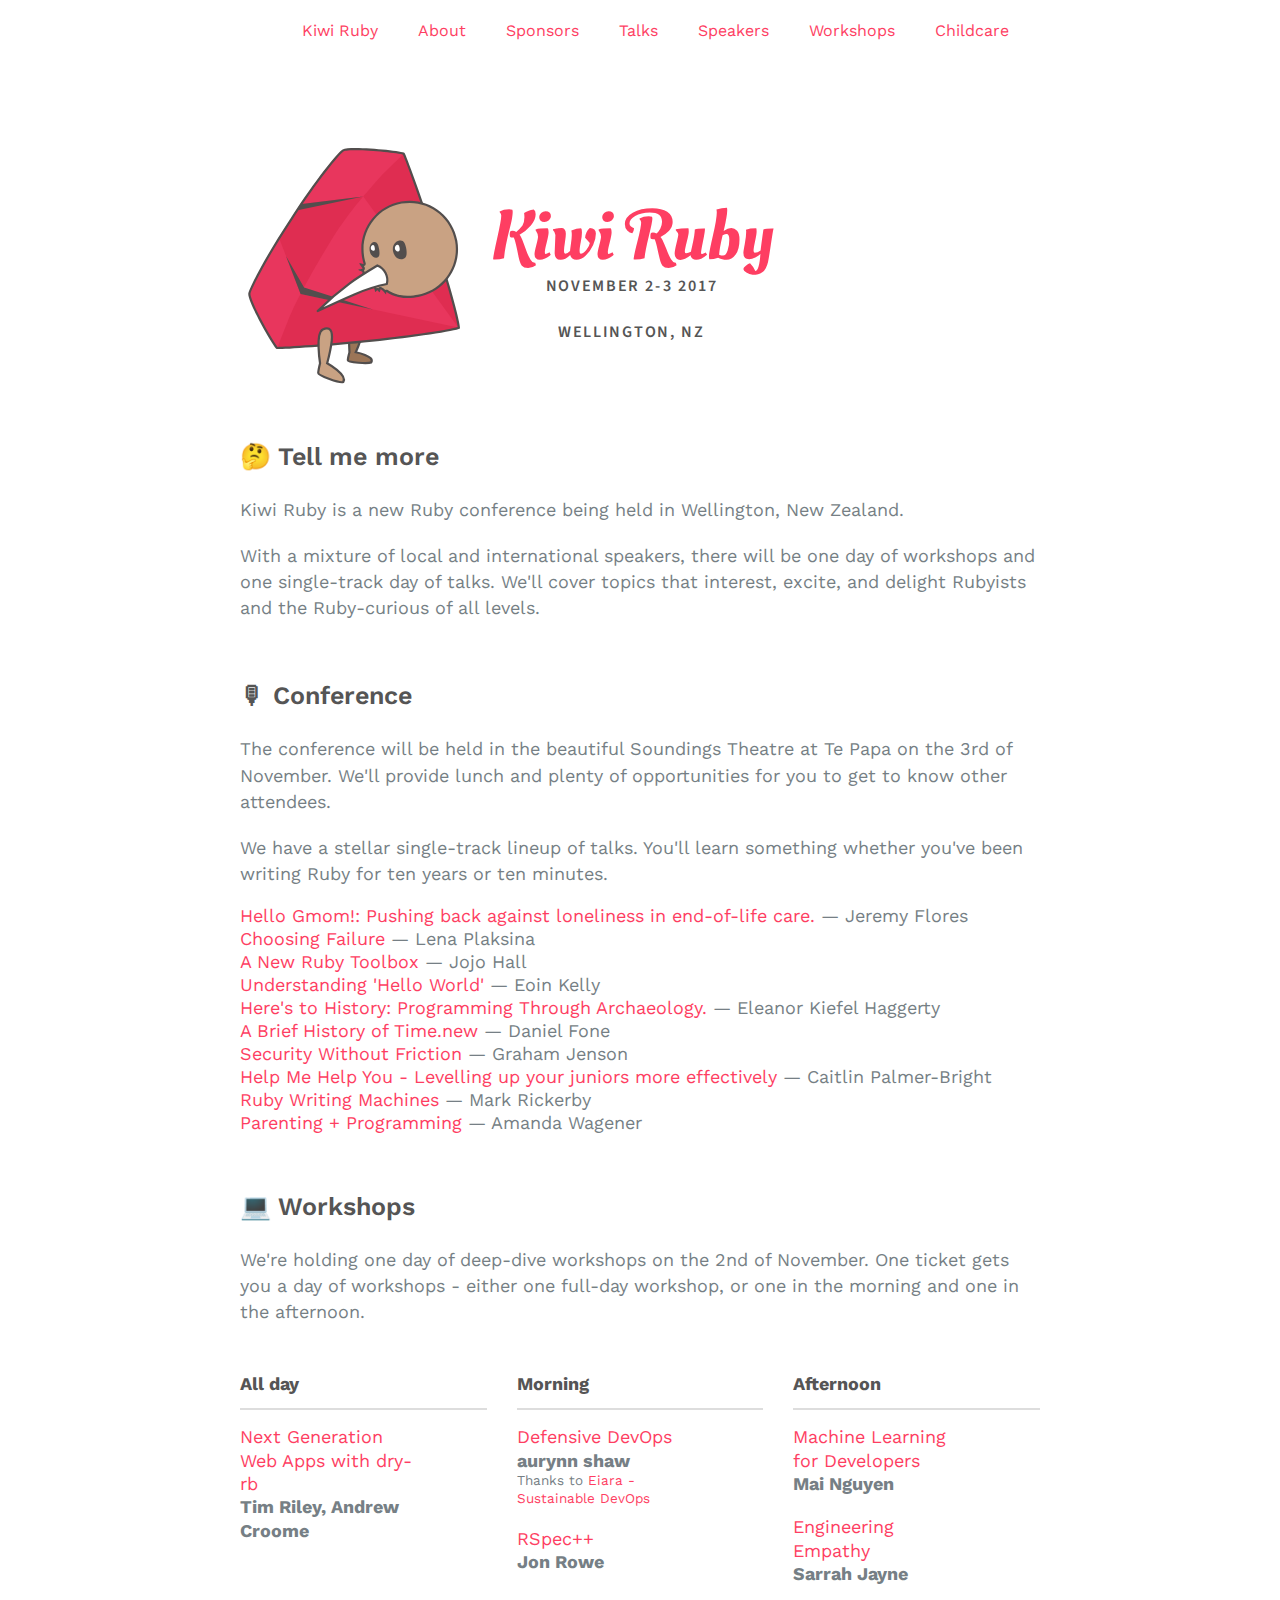
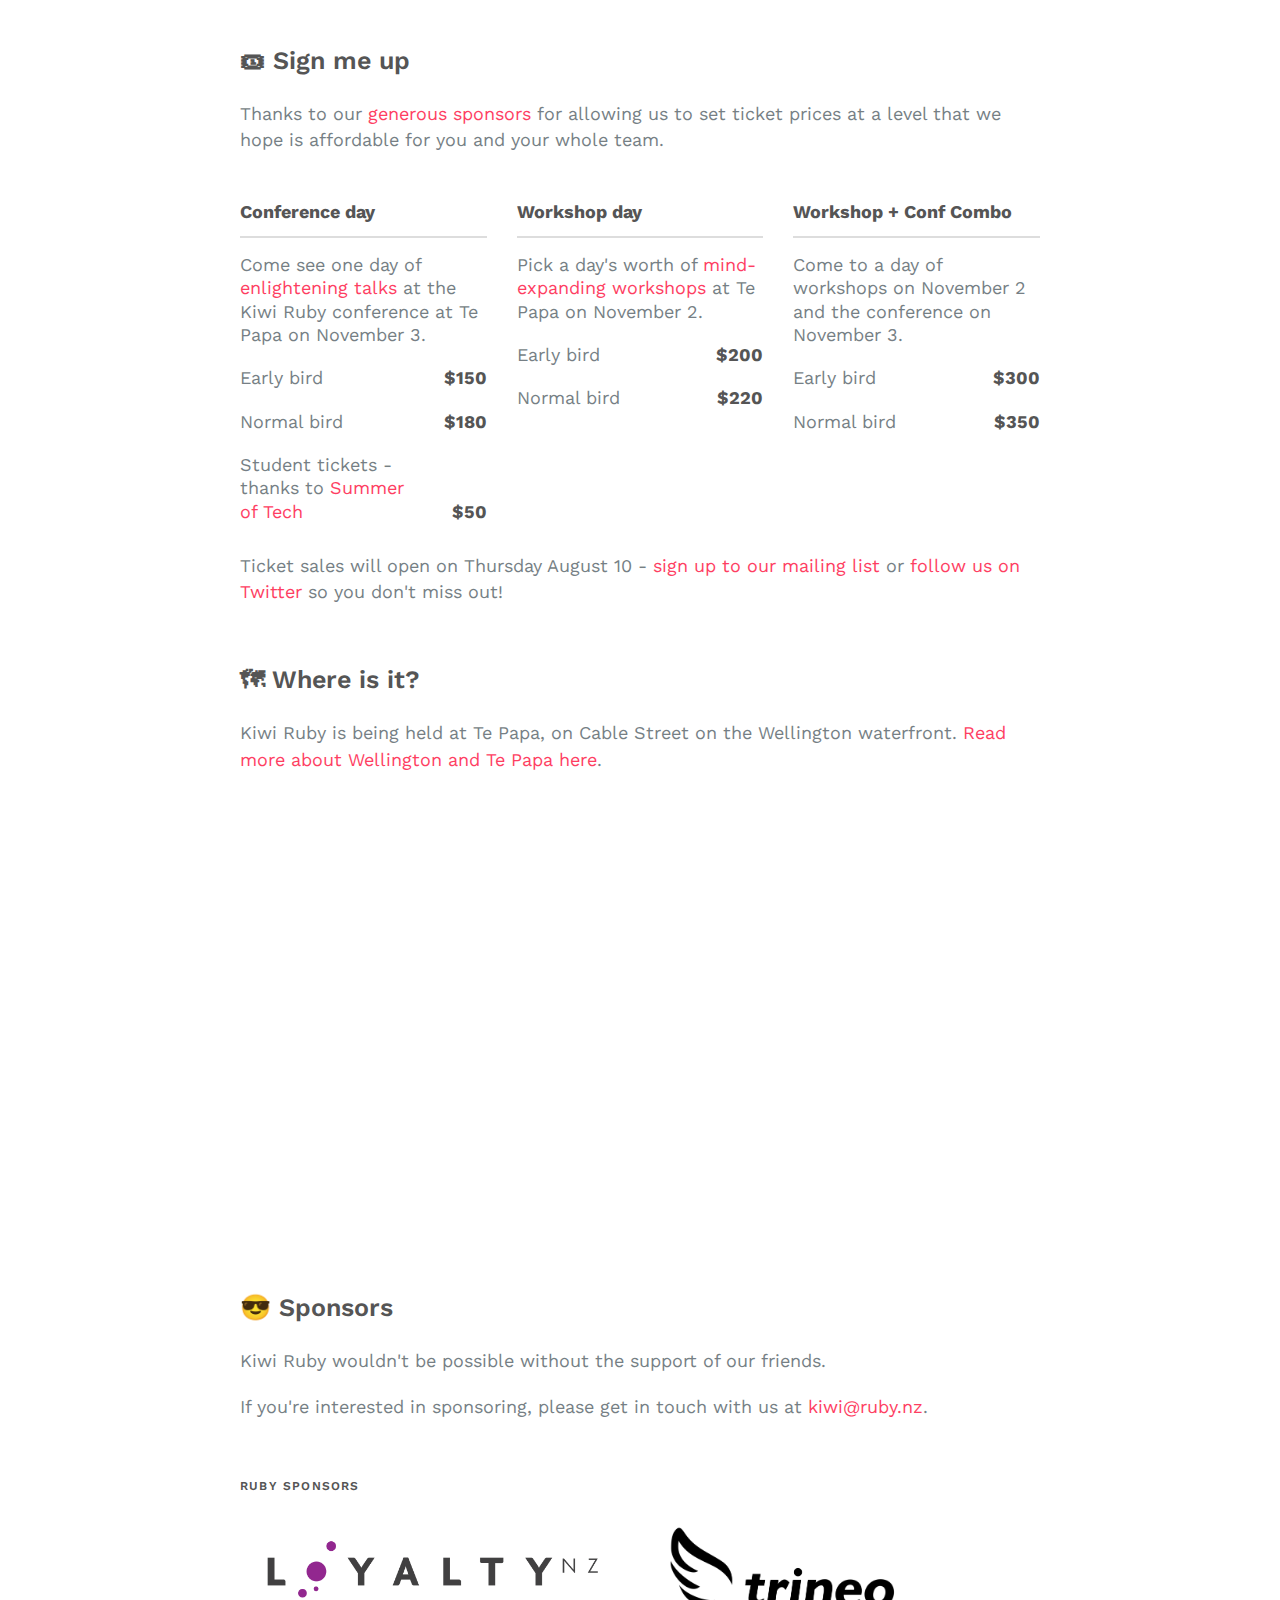
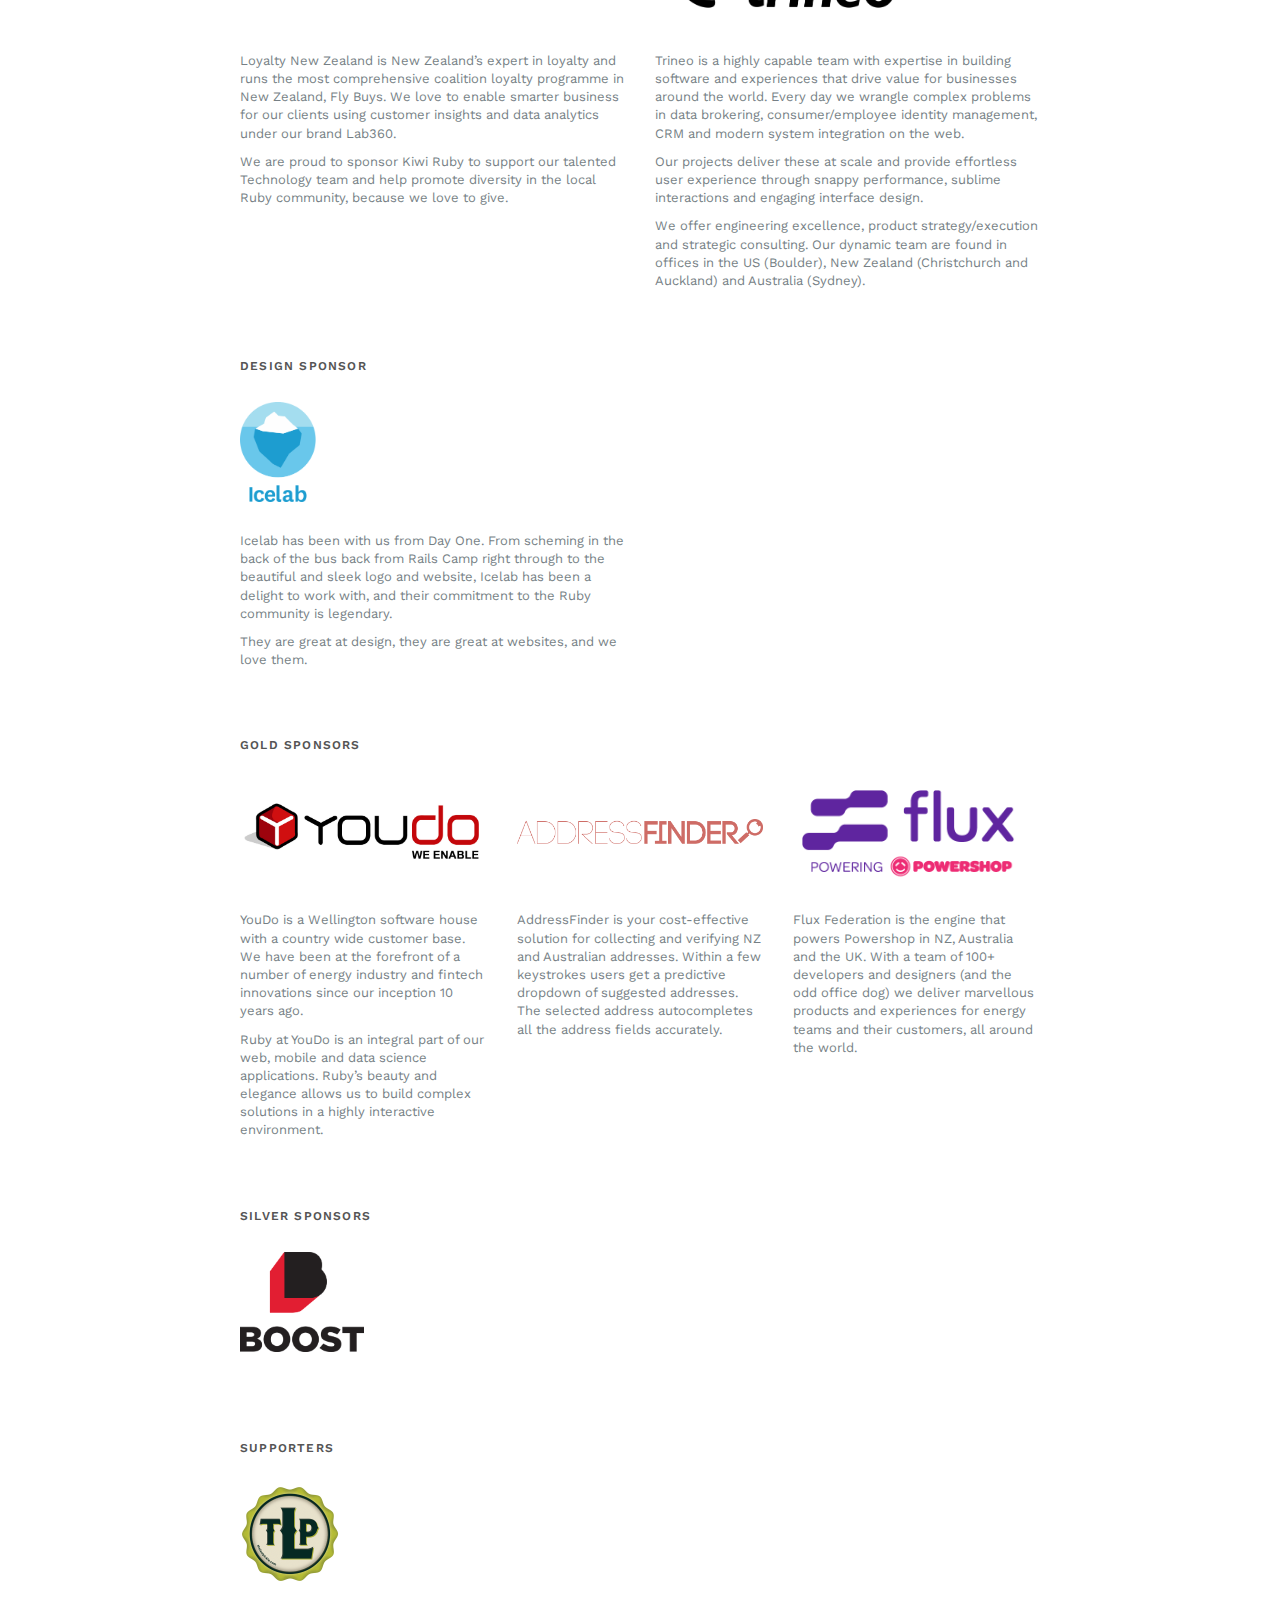
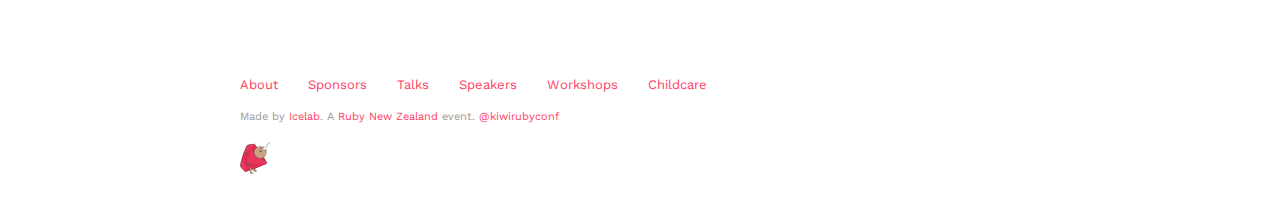
==== commit 4da8e7b0: "Automated commit at 2017-08-07 08:31:59 UTC by middleman-deploy 2.0.0-alpha" ====
--- a/index.html
+++ b/index.html
@@ -5,4 +5,4 @@
 })(window,document,'script','https://www.google-analytics.com/analytics.js','ga');
 
 ga('create', 'UA-98197426-1', 'auto');
-ga('send', 'pageview');</script><title>Home — Kiwi Ruby</title><title>Kiwi Ruby</title><meta content="Kiwi Ruby is a new Ruby conference being held in Wellington, New Zealand in November 2017. It will be very good." name="description" property="og:description" /><meta content="http://kiwi.ruby.nz/images/opengraph-image.png" property="og:image" /><meta content="500" property="og:image:height" /><meta content="955" property="og:image:width" /><link href="/assets/public.css" rel="stylesheet" type="text/css" /><link href="/images/favicon.png" rel="icon" sizes="32x32" type="image/png" /><script src="https://cdnjs.cloudflare.com/ajax/libs/jquery/3.2.1/jquery.min.js" type="text/javascript">></script><script async="" src="/assets/public.js"></script></head><body class="nav__room"><div class="nav--mobile__show"><i aria-hidden="true" class="fa fa-bars fa-2x"></i></div><div class="nav nav--header"><ul class="nav__content"><li class="nav__item"><a href="/about">About</a></li><li class="nav__item"><a href="/#sponsors">Sponsors</a></li><li class="nav__item"><a href="/talks">Talks</a></li><li class="nav__item"><a href="/speakers">Speakers</a></li><li class="nav__item"><a href="/workshops">Workshops</a></li><li class="nav__item"><a href="/childcare">Childcare</a></li></ul></div><div class="nav nav--mobile"><ul class="nav__content"><li class="nav__item"><a href="/about">About</a></li><li class="nav__item"><a href="/#sponsors">Sponsors</a></li><li class="nav__item"><a href="/talks">Talks</a></li><li class="nav__item"><a href="/speakers">Speakers</a></li><li class="nav__item"><a href="/workshops">Workshops</a></li><li class="nav__item"><a href="/childcare">Childcare</a></li></ul></div><div class="mw-spacer"><div class="container"><section><div class="header"><div class="inner-wrapper"><div class="hero"><a class="hero__logo-wrapper" href="/"><img alt="Kiwi Ruby - New Zealand Ruby Conference 2017" class="hero__logo" src="./images/kiwiruby.svg" /></a><h1 class="hero__slogan"><span class="hero__hidden">Kiwi Ruby</span><br /><p class="hero__date">November 2-3 2017 </p><p class="hero__date">Wellington, NZ </p></h1></div></div></div></section><section><div class="body-inner-wrapper__section" id="info"><h2>🤔 Tell me more</h2><p>Kiwi Ruby is a new Ruby conference being held in Wellington, New Zealand. </p><p>With a mixture of local and international speakers, there will be one day of workshops and one single-track day of talks. We'll cover topics that interest, excite, and delight Rubyists and the Ruby-curious of all levels. </p></div><div class="body-inner-wrapper__section" id="conference"><h2>🎙 Conference</h2><p>The conference will be held in the beautiful Soundings Theatre at Te Papa on the 3rd of November. We'll provide lunch and plenty of opportunities for you to get to know other attendees.</p><p>We have a stellar single-track lineup of talks. You'll learn something whether you've been writing Ruby for ten years or ten minutes.</p><div class="c-short-list"><div class="c-short-list__item"><a href="/talks#jeremy">Hello Gmom!: Pushing back against loneliness in end-of-life care.</a>&nbsp;— <span>Jeremy Flores</span></div><div class="c-short-list__item"><a href="/talks#lena">Choosing Failure</a>&nbsp;— <span>Lena Plaksina</span></div><div class="c-short-list__item"><a href="/talks#jojo">A New Ruby Toolbox</a>&nbsp;— <span>Jojo Hall</span></div><div class="c-short-list__item"><a href="/talks#eoin">Understanding 'Hello World'</a>&nbsp;— <span>Eoin Kelly</span></div><div class="c-short-list__item"><a href="/talks#eleanor">Here's to History: Programming Through Archaeology.</a>&nbsp;— <span>Eleanor Kiefel Haggerty</span></div><div class="c-short-list__item"><a href="/talks#daniel">A Brief History of Time.new</a>&nbsp;— <span>Daniel Fone</span></div><div class="c-short-list__item"><a href="/talks#graham">Security Without Friction</a>&nbsp;— <span>Graham Jenson</span></div><div class="c-short-list__item"><a href="/talks#caitlin">Help Me Help You - Levelling up your juniors more effectively</a>&nbsp;— <span>Caitlin Palmer-Bright</span></div><div class="c-short-list__item"><a href="/talks#mark">Ruby Writing Machines</a>&nbsp;— <span>Mark Rickerby</span></div><div class="c-short-list__item"><a href="/talks#amanda">Parenting + Programming</a>&nbsp;— <span>Amanda Wagener</span></div></div></div><div class="body-inner-wrapper__section" id="workshops"><h2>💻 Workshops</h2><p>We're holding one day of deep-dive workshops on the 2nd of November. One ticket gets you a day of workshops - either one full-day workshop, or one in the morning and one in the afternoon.</p><div class="grid c-price-list"><div class="col-1-3 c-price-list__item"><span class="c-price-list__type">All day</span><div class="c-price-list__rate"><p><a href="/workshops/#dry-rb">Next Generation Web Apps with dry-rb</a></p><p><strong>Tim Riley, Andrew Croome</strong></p></div></div><div class="col-1-3 c-price-list__item"><span class="c-price-list__type">Morning</span><div class="c-price-list__rate"><p><a href="/workshops/#defensive-devops">Defensive DevOps</a></p><p><strong>aurynn shaw</strong></p><p class="t-small">Thanks to <a href="http://www.eiara.nz">Eiara - Sustainable DevOps</a></p></div><div class="c-price-list__rate"><p><a href="/workshops/#rspec">RSpec++</a></p><p><strong>Jon Rowe</strong></p></div></div><div class="col-1-3 c-price-list__item"><span class="c-price-list__type">Afternoon</span><div class="c-price-list__rate"><p><a href="/workshops/#machine-learning">Machine Learning for Developers</a></p><p><strong>Mai Nguyen</strong></p></div><div class="c-price-list__rate"><p><a href="/workshops/#engineering-empathy">Engineering Empathy</a></p><p><strong>Sarrah Jayne</strong></p></div></div></div></div><div class="body-inner-wrapper__section" id="prices"><h2>🎟 Sign me up</h2><p>Thanks to our <a href="/#sponsors">generous sponsors</a> for allowing us to set ticket prices at a level that we hope is affordable for you and your whole team.</p><div class="grid c-price-list"><div class="col-1-3 c-price-list__item"><span class="c-price-list__type">Conference day</span><p class="c-price-list__description">Come see one day of <a href='/talks'>enlightening talks</a> at the Kiwi Ruby conference at Te Papa on November 3.</p><div class="c-price-list__rate c-price-list__rate--active"><p>Early bird</p><span class="c-price-list__price">$150</span></div><div class="c-price-list__rate c-price-list__rate--active"><p>Normal bird</p><span class="c-price-list__price">$180</span></div><div class="c-price-list__rate c-price-list__rate--active"><p>Student tickets - thanks to <a href='https://www.summeroftech.co.nz'>Summer of Tech</a></p><span class="c-price-list__price">$50</span></div><div class="c-price-list__action-section"></div></div><div class="col-1-3 c-price-list__item"><span class="c-price-list__type">Workshop day</span><p class="c-price-list__description">Pick a day's worth of <a href='/workshops'>mind-expanding workshops</a> at Te Papa on November 2.</p><div class="c-price-list__rate c-price-list__rate--active"><p>Early bird</p><span class="c-price-list__price">$200</span></div><div class="c-price-list__rate c-price-list__rate--active"><p>Normal bird</p><span class="c-price-list__price">$220</span></div><div class="c-price-list__action-section"></div></div><div class="col-1-3 c-price-list__item"><span class="c-price-list__type">Workshop + Conf Combo</span><p class="c-price-list__description">Come to a day of workshops on November 2 and the conference on November 3.</p><div class="c-price-list__rate c-price-list__rate--active"><p>Early bird</p><span class="c-price-list__price">$300</span></div><div class="c-price-list__rate c-price-list__rate--active"><p>Normal bird</p><span class="c-price-list__price">$350</span></div><div class="c-price-list__action-section"></div></div></div><p>Ticket sales will open on Thursday August 10 - <a href="http://eepurl.com/cMyn29" target="_blank" rel="noopener noreferrer">sign up to our mailing list</a> or <a href="https://www.twitter.com/kiwirubyconf" target="_blank" rel="noopener noreferrer">follow us on Twitter</a> so you don't miss out!</p></div><div class="body-inner-wrapper__section"><h2>🗺 Where is it?</h2><p>Kiwi Ruby is being held at Te Papa, on Cable Street on the Wellington waterfront. <a href="/location">Read more about Wellington and Te Papa here</a>.</p><div class="c-responsive-map"><iframe width="450"       height="250"        frameborder="0"        style="border:0"        src="https://www.google.com/maps/embed/v1/place?key=AIzaSyDaFJR5kaMRyXO_-1alNS9BNbMHrLHVilk&q='Te Papa, Wellington, New Zealand'"        allowfullscreen> </iframe></div></div><div class="body-inner-wrapper__section" id="sponsors"><h2>😎 Sponsors</h2><p>Kiwi Ruby wouldn't be possible without the support of our friends.</p><p>If you're interested in sponsoring, please get in touch with us at <a href="mailto:kiwi@ruby.nz">kiwi@ruby.nz</a>.</p><div class="c-sponsor-group"></div><div class="c-sponsor-group"><h3 class="c-sponsor-level__name">Ruby sponsors</h3><div class="c-sponsor-level c-sponsor-level--size-2"><div class="grid"><div class="c-sponsor col-1"><a class="c-sponsor__logo" href="https://www.loyalty.co.nz" target="_blank"><img alt="Loyalty" src="/images/sponsor-logos/loyalty.png" /></a><div class="c-sponsor__description"><p>Loyalty New Zealand is New Zealand’s expert in loyalty and runs the most comprehensive coalition loyalty programme in New Zealand, Fly Buys. We love to enable smarter business for our clients using customer insights and data analytics under our brand Lab360.</p><p>We are proud to sponsor Kiwi Ruby to support our talented Technology team and help promote diversity in the local Ruby community, because we love to give.</p></div></div><div class="c-sponsor col-1"><a class="c-sponsor__logo" href="https://www.trineo.co.nz" target="_blank"><img alt="Trineo" src="/images/sponsor-logos/trineo.png" /></a><div class="c-sponsor__description"><p>Trineo is a highly capable team with expertise in building software and experiences that drive value for businesses around the world. Every day we wrangle complex problems in data brokering, consumer/employee identity management, CRM and modern system integration on the web.</p><p>Our projects deliver these at scale and provide effortless user experience through snappy performance, sublime interactions and engaging interface design.</p><p>We offer engineering excellence, product strategy/execution and strategic consulting. Our dynamic team are found in offices in the US (Boulder), New Zealand (Christchurch and Auckland) and Australia (Sydney).</p></div></div></div></div></div><div class="c-sponsor-group"><h3 class="c-sponsor-level__name">Design sponsor</h3><div class="c-sponsor-level c-sponsor-level--size-1"><div class="grid"><div class="c-sponsor col-1"><a class="c-sponsor__logo" href="https://www.icelab.com.au" target="_blank"><img alt="Icelab" src="/images/sponsor-logos/icelab.png" /></a><div class="c-sponsor__description"><p>Icelab has been with us from Day One. From scheming in the back of the bus back from Rails Camp right through to the beautiful and sleek logo and website, Icelab has been a delight to work with, and their commitment to the Ruby community is legendary.</p><p>They are great at design, they are great at websites, and we love them.</p></div></div></div></div></div><div class="c-sponsor-group"><h3 class="c-sponsor-level__name">Gold sponsors</h3><div class="c-sponsor-level c-sponsor-level--size-3"><div class="grid"><div class="c-sponsor col-1"><a class="c-sponsor__logo" href="https://www.youdo.co.nz" target="_blank"><img alt="Youdo" src="/images/sponsor-logos/youdo.png" /></a><div class="c-sponsor__description"><p>YouDo is a Wellington software house with a country wide customer base.  We have been at the forefront of a number of energy industry and fintech innovations since our inception 10 years ago.</p><p>Ruby at YouDo is an integral part of our web, mobile and data science applications.  Ruby’s beauty and elegance allows us to build complex solutions in a highly interactive environment.</p></div></div><div class="c-sponsor col-1"><a class="c-sponsor__logo" href="http://blog.addressfinder.nz/post/162066941338/kiwi-ruby" target="_blank"><img alt="AddressFinder" src="/images/sponsor-logos/addressfinder.png" /></a><div class="c-sponsor__description"><p>AddressFinder is your cost-effective solution for collecting and verifying NZ and Australian addresses. Within a few keystrokes users get a predictive dropdown of suggested addresses. The selected address autocompletes all the address fields accurately.</p></div></div><div class="c-sponsor col-1"><a class="c-sponsor__logo" href="https://www.powershop.co.nz" target="_blank"><img alt="Flux Federation" src="/images/sponsor-logos/flux.png" /></a><div class="c-sponsor__description"><p>Flux Federation is the engine that powers Powershop in NZ, Australia and the UK. With a team of 100+ developers and designers (and the odd office dog) we deliver marvellous products and experiences for energy teams and their customers, all around the world.</p></div></div></div></div></div><div class="c-sponsor-group"><h3 class="c-sponsor-level__name">Silver sponsors</h3><div class="c-sponsor-level c-sponsor-level--size-4"><div class="grid"><div class="c-sponsor col-1"><a class="c-sponsor__logo" href="https://www.boost.co.nz" target="_blank"><img alt="Boost" src="/images/sponsor-logos/boost-tall.png" /></a></div></div></div></div><div class="c-sponsor-group"><h3 class="c-sponsor-level__name">Supporters</h3><div class="c-sponsor-level c-sponsor-level--size-5"><div class="grid"><div class="c-sponsor col-1"><a class="c-sponsor__logo" href="http://thelastpickle.com/" target="_blank"><img alt="The Last Pickle" src="/images/sponsor-logos/the-last-pickle.png" /></a></div></div></div></div><div class="c-sponsor-group"></div><div class="c-sponsor-group"></div><div class="c-sponsor-group"></div></div></section><section><div class="footer"><div class="footer-nav nav--footer"><ul class="footer-nav__list"><li class="footer-nav__list-item"><a href="/about">About</a></li><li class="footer-nav__list-item"><a href="/#sponsors">Sponsors</a></li><li class="footer-nav__list-item"><a href="/talks">Talks</a></li><li class="footer-nav__list-item"><a href="/speakers">Speakers</a></li><li class="footer-nav__list-item"><a href="/workshops">Workshops</a></li><li class="footer-nav__list-item"><a href="/childcare">Childcare</a></li></ul></div><div class="footer__credit">Made by <a href="http://icelab.com.au">Icelab</a>. A <a href="http://www.ruby.nz">Ruby New Zealand</a>&nbsp;event. <a href="https://twitter.com/KiwiRubyConf">@kiwirubyconf</a></div><div class="footer__birb"><img alt="NZ Rubyconf 2017 mascot" src="/images/gembirb-up.svg" width="40" /></div></div></section></div></div></body></html>+ga('send', 'pageview');</script><title>Home — Kiwi Ruby</title><title>Kiwi Ruby</title><meta content="Kiwi Ruby is a new Ruby conference being held in Wellington, New Zealand in November 2017. It will be very good." name="description" property="og:description" /><meta content="http://kiwi.ruby.nz/images/opengraph-image.png" property="og:image" /><meta content="500" property="og:image:height" /><meta content="955" property="og:image:width" /><link href="/assets/public.css" rel="stylesheet" type="text/css" /><link href="/images/favicon.png" rel="icon" sizes="32x32" type="image/png" /><script src="https://cdnjs.cloudflare.com/ajax/libs/jquery/3.2.1/jquery.min.js" type="text/javascript">></script><script async="" src="/assets/public.js"></script></head><body class="nav__room"><div class="nav--mobile__show"><i aria-hidden="true" class="fa fa-bars"></i><span>Menu</span></div><div class="nav nav--header"><ul class="nav__content"><li class="nav__item"><a href="/">Kiwi&nbsp;Ruby</a></li><li class="nav__item"><a href="/about">About</a></li><li class="nav__item"><a href="/#sponsors">Sponsors</a></li><li class="nav__item"><a href="/talks">Talks</a></li><li class="nav__item"><a href="/speakers">Speakers</a></li><li class="nav__item"><a href="/workshops">Workshops</a></li><li class="nav__item"><a href="/childcare">Childcare</a></li></ul></div><div class="nav nav--mobile"><ul class="nav__content"><li class="nav__item"><a href="/">Kiwi&nbsp;Ruby</a></li><li class="nav__item"><a href="/about">About</a></li><li class="nav__item"><a href="/#sponsors">Sponsors</a></li><li class="nav__item"><a href="/talks">Talks</a></li><li class="nav__item"><a href="/speakers">Speakers</a></li><li class="nav__item"><a href="/workshops">Workshops</a></li><li class="nav__item"><a href="/childcare">Childcare</a></li></ul></div><div class="mw-spacer"><div class="container"><section><div class="header"><div class="inner-wrapper"><div class="hero"><a class="hero__logo-wrapper" href="/"><img alt="Kiwi Ruby - New Zealand Ruby Conference 2017" class="hero__logo" src="./images/kiwiruby.svg" /></a><div class="hero__slogan"><span class="hero__hidden">Kiwi Ruby</span><br /><p class="hero__date">November 2-3 2017 </p><p class="hero__date">Wellington, NZ </p></div></div></div></div></section><section><div class="body-inner-wrapper__section" id="info"><h2>🤔 Tell me more</h2><p>Kiwi Ruby is a new Ruby conference being held in Wellington, New Zealand. </p><p>With a mixture of local and international speakers, there will be one day of workshops and one single-track day of talks. We'll cover topics that interest, excite, and delight Rubyists and the Ruby-curious of all levels. </p></div><div class="body-inner-wrapper__section" id="conference"><h2>🎙 Conference</h2><p>The conference will be held in the beautiful Soundings Theatre at Te Papa on the 3rd of November. We'll provide lunch and plenty of opportunities for you to get to know other attendees.</p><p>We have a stellar single-track lineup of talks. You'll learn something whether you've been writing Ruby for ten years or ten minutes.</p><div class="c-short-list"><div class="c-short-list__item"><a href="/talks#jeremy">Hello Gmom!: Pushing back against loneliness in end-of-life care.</a>&nbsp;— <span>Jeremy Flores</span></div><div class="c-short-list__item"><a href="/talks#lena">Choosing Failure</a>&nbsp;— <span>Lena Plaksina</span></div><div class="c-short-list__item"><a href="/talks#jojo">A New Ruby Toolbox</a>&nbsp;— <span>Jojo Hall</span></div><div class="c-short-list__item"><a href="/talks#eoin">Understanding 'Hello World'</a>&nbsp;— <span>Eoin Kelly</span></div><div class="c-short-list__item"><a href="/talks#eleanor">Here's to History: Programming Through Archaeology.</a>&nbsp;— <span>Eleanor Kiefel Haggerty</span></div><div class="c-short-list__item"><a href="/talks#daniel">A Brief History of Time.new</a>&nbsp;— <span>Daniel Fone</span></div><div class="c-short-list__item"><a href="/talks#graham">Security Without Friction</a>&nbsp;— <span>Graham Jenson</span></div><div class="c-short-list__item"><a href="/talks#caitlin">Help Me Help You - Levelling up your juniors more effectively</a>&nbsp;— <span>Caitlin Palmer-Bright</span></div><div class="c-short-list__item"><a href="/talks#mark">Ruby Writing Machines</a>&nbsp;— <span>Mark Rickerby</span></div><div class="c-short-list__item"><a href="/talks#amanda">Parenting + Programming</a>&nbsp;— <span>Amanda Wagener</span></div></div></div><div class="body-inner-wrapper__section" id="workshops"><h2>💻 Workshops</h2><p>We're holding one day of deep-dive workshops on the 2nd of November. One ticket gets you a day of workshops - either one full-day workshop, or one in the morning and one in the afternoon.</p><div class="grid c-price-list"><div class="col-1-3 c-price-list__item"><span class="c-price-list__type">All day</span><div class="c-price-list__rate"><p><a href="/workshops/#dry-rb">Next Generation Web Apps with dry-rb</a></p><p><strong>Tim Riley, Andrew Croome</strong></p></div></div><div class="col-1-3 c-price-list__item"><span class="c-price-list__type">Morning</span><div class="c-price-list__rate"><p><a href="/workshops/#defensive-devops">Defensive DevOps</a></p><p><strong>aurynn shaw</strong></p><p class="t-small">Thanks to <a href="http://www.eiara.nz">Eiara - Sustainable DevOps</a></p></div><div class="c-price-list__rate"><p><a href="/workshops/#rspec">RSpec++</a></p><p><strong>Jon Rowe</strong></p></div></div><div class="col-1-3 c-price-list__item"><span class="c-price-list__type">Afternoon</span><div class="c-price-list__rate"><p><a href="/workshops/#machine-learning">Machine Learning for Developers</a></p><p><strong>Mai Nguyen</strong></p></div><div class="c-price-list__rate"><p><a href="/workshops/#engineering-empathy">Engineering Empathy</a></p><p><strong>Sarrah Jayne</strong></p></div></div></div></div><div class="body-inner-wrapper__section" id="prices"><h2>🎟 Sign me up</h2><p>Thanks to our <a href="/#sponsors">generous sponsors</a> for allowing us to set ticket prices at a level that we hope is affordable for you and your whole team.</p><div class="grid c-price-list"><div class="col-1-3 c-price-list__item"><span class="c-price-list__type">Conference day</span><p class="c-price-list__description">Come see one day of <a href='/talks'>enlightening talks</a> at the Kiwi Ruby conference at Te Papa on November 3.</p><div class="c-price-list__rate c-price-list__rate--active"><p>Early bird</p><span class="c-price-list__price">$150</span></div><div class="c-price-list__rate c-price-list__rate--active"><p>Normal bird</p><span class="c-price-list__price">$180</span></div><div class="c-price-list__rate c-price-list__rate--active"><p>Student tickets - thanks to <a href='https://www.summeroftech.co.nz'>Summer of Tech</a></p><span class="c-price-list__price">$50</span></div><div class="c-price-list__action-section"></div></div><div class="col-1-3 c-price-list__item"><span class="c-price-list__type">Workshop day</span><p class="c-price-list__description">Pick a day's worth of <a href='/workshops'>mind-expanding workshops</a> at Te Papa on November 2.</p><div class="c-price-list__rate c-price-list__rate--active"><p>Early bird</p><span class="c-price-list__price">$200</span></div><div class="c-price-list__rate c-price-list__rate--active"><p>Normal bird</p><span class="c-price-list__price">$220</span></div><div class="c-price-list__action-section"></div></div><div class="col-1-3 c-price-list__item"><span class="c-price-list__type">Workshop + Conf Combo</span><p class="c-price-list__description">Come to a day of workshops on November 2 and the conference on November 3.</p><div class="c-price-list__rate c-price-list__rate--active"><p>Early bird</p><span class="c-price-list__price">$300</span></div><div class="c-price-list__rate c-price-list__rate--active"><p>Normal bird</p><span class="c-price-list__price">$350</span></div><div class="c-price-list__action-section"></div></div></div><p>Ticket sales will open on Thursday August 10 - <a href="http://eepurl.com/cMyn29" target="_blank" rel="noopener noreferrer">sign up to our mailing list</a> or <a href="https://www.twitter.com/kiwirubyconf" target="_blank" rel="noopener noreferrer">follow us on Twitter</a> so you don't miss out!</p></div><div class="body-inner-wrapper__section"><h2>🗺 Where is it?</h2><p>Kiwi Ruby is being held at Te Papa, on Cable Street on the Wellington waterfront. <a href="/location">Read more about Wellington and Te Papa here</a>.</p><div class="c-responsive-map"><iframe width="450"       height="250"        frameborder="0"        style="border:0"        src="https://www.google.com/maps/embed/v1/place?key=AIzaSyDaFJR5kaMRyXO_-1alNS9BNbMHrLHVilk&q='Te Papa, Wellington, New Zealand'"        allowfullscreen> </iframe></div></div><div class="body-inner-wrapper__section" id="sponsors"><h2>😎 Sponsors</h2><p>Kiwi Ruby wouldn't be possible without the support of our friends.</p><p>If you're interested in sponsoring, please get in touch with us at <a href="mailto:kiwi@ruby.nz">kiwi@ruby.nz</a>.</p><div class="c-sponsor-group"></div><div class="c-sponsor-group"><h3>Ruby sponsors</h3><div class="c-sponsor-level c-sponsor-level--size-2"><div class="grid"><div class="c-sponsor col-1"><a class="c-sponsor__logo" href="https://www.loyalty.co.nz" target="_blank"><img alt="Loyalty" src="/images/sponsor-logos/loyalty.png" /></a><div class="c-sponsor__description"><p>Loyalty New Zealand is New Zealand’s expert in loyalty and runs the most comprehensive coalition loyalty programme in New Zealand, Fly Buys. We love to enable smarter business for our clients using customer insights and data analytics under our brand Lab360.</p><p>We are proud to sponsor Kiwi Ruby to support our talented Technology team and help promote diversity in the local Ruby community, because we love to give.</p></div></div><div class="c-sponsor col-1"><a class="c-sponsor__logo" href="https://www.trineo.co.nz" target="_blank"><img alt="Trineo" src="/images/sponsor-logos/trineo.png" /></a><div class="c-sponsor__description"><p>Trineo is a highly capable team with expertise in building software and experiences that drive value for businesses around the world. Every day we wrangle complex problems in data brokering, consumer/employee identity management, CRM and modern system integration on the web.</p><p>Our projects deliver these at scale and provide effortless user experience through snappy performance, sublime interactions and engaging interface design.</p><p>We offer engineering excellence, product strategy/execution and strategic consulting. Our dynamic team are found in offices in the US (Boulder), New Zealand (Christchurch and Auckland) and Australia (Sydney).</p></div></div></div></div></div><div class="c-sponsor-group"><h3>Design sponsor</h3><div class="c-sponsor-level c-sponsor-level--size-1"><div class="grid"><div class="c-sponsor col-1"><a class="c-sponsor__logo" href="https://www.icelab.com.au" target="_blank"><img alt="Icelab" src="/images/sponsor-logos/icelab.png" /></a><div class="c-sponsor__description"><p>Icelab has been with us from Day One. From scheming in the back of the bus back from Rails Camp right through to the beautiful and sleek logo and website, Icelab has been a delight to work with, and their commitment to the Ruby community is legendary.</p><p>They are great at design, they are great at websites, and we love them.</p></div></div></div></div></div><div class="c-sponsor-group"><h3>Gold sponsors</h3><div class="c-sponsor-level c-sponsor-level--size-3"><div class="grid"><div class="c-sponsor col-1"><a class="c-sponsor__logo" href="https://www.youdo.co.nz" target="_blank"><img alt="Youdo" src="/images/sponsor-logos/youdo.png" /></a><div class="c-sponsor__description"><p>YouDo is a Wellington software house with a country wide customer base.  We have been at the forefront of a number of energy industry and fintech innovations since our inception 10 years ago.</p><p>Ruby at YouDo is an integral part of our web, mobile and data science applications.  Ruby’s beauty and elegance allows us to build complex solutions in a highly interactive environment.</p></div></div><div class="c-sponsor col-1"><a class="c-sponsor__logo" href="http://blog.addressfinder.nz/post/162066941338/kiwi-ruby" target="_blank"><img alt="AddressFinder" src="/images/sponsor-logos/addressfinder.png" /></a><div class="c-sponsor__description"><p>AddressFinder is your cost-effective solution for collecting and verifying NZ and Australian addresses. Within a few keystrokes users get a predictive dropdown of suggested addresses. The selected address autocompletes all the address fields accurately.</p></div></div><div class="c-sponsor col-1"><a class="c-sponsor__logo" href="https://www.powershop.co.nz" target="_blank"><img alt="Flux Federation" src="/images/sponsor-logos/flux.png" /></a><div class="c-sponsor__description"><p>Flux Federation is the engine that powers Powershop in NZ, Australia and the UK. With a team of 100+ developers and designers (and the odd office dog) we deliver marvellous products and experiences for energy teams and their customers, all around the world.</p></div></div></div></div></div><div class="c-sponsor-group"><h3>Silver sponsors</h3><div class="c-sponsor-level c-sponsor-level--size-4"><div class="grid"><div class="c-sponsor col-1"><a class="c-sponsor__logo" href="https://www.boost.co.nz" target="_blank"><img alt="Boost" src="/images/sponsor-logos/boost-tall.png" /></a></div></div></div></div><div class="c-sponsor-group"><h3>Supporters</h3><div class="c-sponsor-level c-sponsor-level--size-5"><div class="grid"><div class="c-sponsor col-1"><a class="c-sponsor__logo" href="http://thelastpickle.com/" target="_blank"><img alt="The Last Pickle" src="/images/sponsor-logos/the-last-pickle.png" /></a></div></div></div></div><div class="c-sponsor-group"></div><div class="c-sponsor-group"></div><div class="c-sponsor-group"></div></div></section><section><div class="footer"><div class="footer-nav nav--footer"><ul class="footer-nav__list"><li class="footer-nav__list-item"><a href="/about">About</a></li><li class="footer-nav__list-item"><a href="/#sponsors">Sponsors</a></li><li class="footer-nav__list-item"><a href="/talks">Talks</a></li><li class="footer-nav__list-item"><a href="/speakers">Speakers</a></li><li class="footer-nav__list-item"><a href="/workshops">Workshops</a></li><li class="footer-nav__list-item"><a href="/childcare">Childcare</a></li></ul></div><div class="footer__credit">Made by <a href="http://icelab.com.au">Icelab</a>. A <a href="http://www.ruby.nz">Ruby New Zealand</a>&nbsp;event. <a href="https://twitter.com/KiwiRubyConf">@kiwirubyconf</a></div><a class="footer__birb" href="#top"><img alt="NZ Rubyconf 2017 mascot" src="/images/gembirb-up.svg" width="30" /></a></div></section></div></div></body></html>--- a/assets/public.css
+++ b/assets/public.css
@@ -1,5 +1,5 @@
-@import url(https://fonts.googleapis.com/css?family=Source+Code+Pro|Source+Sans+Pro:400,600&subset=latin-ext);@import url(https://fonts.googleapis.com/css?family=Oleo+Script+Swash+Caps&subset=latin-ext);a,abbr,acronym,address,applet,article,aside,audio,b,big,blockquote,body,canvas,caption,center,cite,code,dd,del,details,dfn,div,dl,dt,em,embed,fieldset,figcaption,figure,footer,form,h1,h2,h3,h4,h5,h6,header,hgroup,html,i,iframe,img,ins,kbd,label,legend,li,mark,menu,nav,object,ol,output,p,pre,q,ruby,s,samp,section,small,span,strike,strong,sub,summary,sup,table,tbody,td,tfoot,th,thead,time,tr,tt,u,ul,var,video{margin:0;padding:0;border:0;font-size:100%;font:inherit;vertical-align:baseline}article,aside,details,figcaption,figure,footer,header,hgroup,menu,nav,section{display:block}ol,ul{list-style:none}blockquote,q{quotes:none}blockquote:after,blockquote:before,q:after,q:before{content:"";content:none}table{border-collapse:collapse;border-spacing:0}@font-face{font-family:YoungSerif;src:url(public/fonts/YoungSerif-Regular.woff2)}@font-face{font-family:OleoSwash;src:url(public/fonts/OleoScriptSwashCaps-Regular.woff2)}
+@import url(https://fonts.googleapis.com/css?family=Work+Sans:400,700);@import url(https://fonts.googleapis.com/css?family=Source+Code+Pro|Source+Sans+Pro:400,600&subset=latin-ext);@import url(https://fonts.googleapis.com/css?family=Oleo+Script+Swash+Caps&subset=latin-ext);a,abbr,acronym,address,applet,article,aside,audio,b,big,blockquote,body,canvas,caption,center,cite,code,dd,del,details,dfn,div,dl,dt,em,embed,fieldset,figcaption,figure,footer,form,h1,h2,h3,h4,h5,h6,header,hgroup,html,i,iframe,img,ins,kbd,label,legend,li,mark,menu,nav,object,ol,output,p,pre,q,ruby,s,samp,section,small,span,strike,strong,sub,summary,sup,table,tbody,td,tfoot,th,thead,time,tr,tt,u,ul,var,video{margin:0;padding:0;border:0;font-size:100%;font:inherit;vertical-align:baseline}article,aside,details,figcaption,figure,footer,header,hgroup,menu,nav,section{display:block}ol,ul{list-style:none}blockquote,q{quotes:none}blockquote:after,blockquote:before,q:after,q:before{content:"";content:none}table{border-collapse:collapse;border-spacing:0}@font-face{font-family:YoungSerif;src:url(public/fonts/YoungSerif-Regular.woff2)}@font-face{font-family:OleoSwash;src:url(public/fonts/OleoScriptSwashCaps-Regular.woff2)}
 /*!
  *  Font Awesome 4.7.0 by @davegandy - http://fontawesome.io - @fontawesome
  *  License - http://fontawesome.io/license (Font: SIL OFL 1.1, CSS: MIT License)
- */@font-face{font-family:FontAwesome;src:url(public/fonts/fontawesome-webfont.eot);src:url(public/fonts/fontawesome-webfont.eot?#iefix&v=4.7.0) format("embedded-opentype"),url(public/fonts/fontawesome-webfont.woff2) format("woff2"),url(public/fonts/fontawesome-webfont.woff) format("woff"),url(public/fonts/fontawesome-webfont.ttf) format("truetype"),url(public/fonts/fontawesome-webfont.svg#fontawesomeregular) format("svg");font-weight:400;font-style:normal}.fa{display:inline-block;font:normal normal normal 14px/1 FontAwesome;font-size:inherit;text-rendering:auto;-webkit-font-smoothing:antialiased;-moz-osx-font-smoothing:grayscale}.fa-lg{font-size:1.33333333em;line-height:.75em;vertical-align:-15%}.fa-2x{font-size:2em}.fa-3x{font-size:3em}.fa-4x{font-size:4em}.fa-5x{font-size:5em}.fa-fw{width:1.28571429em;text-align:center}.fa-ul{padding-left:0;margin-left:2.14285714em;list-style-type:none}.fa-ul>li{position:relative}.fa-li{position:absolute;left:-2.14285714em;width:2.14285714em;top:.14285714em;text-align:center}.fa-li.fa-lg{left:-1.85714286em}.fa-border{padding:.2em .25em .15em;border:.08em solid #eee;border-radius:.1em}.fa-pull-left{float:left}.fa-pull-right{float:right}.fa.fa-pull-left{margin-right:.3em}.fa.fa-pull-right{margin-left:.3em}.pull-right{float:right}.pull-left{float:left}.fa.pull-left{margin-right:.3em}.fa.pull-right{margin-left:.3em}.fa-spin{-webkit-animation:fa-spin 2s infinite linear;animation:fa-spin 2s infinite linear}.fa-pulse{-webkit-animation:fa-spin 1s infinite steps(8);animation:fa-spin 1s infinite steps(8)}@-webkit-keyframes fa-spin{0%{-webkit-transform:rotate(0deg);transform:rotate(0deg)}to{-webkit-transform:rotate(359deg);transform:rotate(359deg)}}@keyframes fa-spin{0%{-webkit-transform:rotate(0deg);transform:rotate(0deg)}to{-webkit-transform:rotate(359deg);transform:rotate(359deg)}}.fa-rotate-90{-ms-filter:"progid:DXImageTransform.Microsoft.BasicImage(rotation=1)";-webkit-transform:rotate(90deg);transform:rotate(90deg)}.fa-rotate-180{-ms-filter:"progid:DXImageTransform.Microsoft.BasicImage(rotation=2)";-webkit-transform:rotate(180deg);transform:rotate(180deg)}.fa-rotate-270{-ms-filter:"progid:DXImageTransform.Microsoft.BasicImage(rotation=3)";-webkit-transform:rotate(270deg);transform:rotate(270deg)}.fa-flip-horizontal{-ms-filter:"progid:DXImageTransform.Microsoft.BasicImage(rotation=0, mirror=1)";-webkit-transform:scaleX(-1);transform:scaleX(-1)}.fa-flip-vertical{-ms-filter:"progid:DXImageTransform.Microsoft.BasicImage(rotation=2, mirror=1)";-webkit-transform:scaleY(-1);transform:scaleY(-1)}:root .fa-flip-horizontal,:root .fa-flip-vertical,:root .fa-rotate-90,:root .fa-rotate-180,:root .fa-rotate-270{-webkit-filter:none;filter:none}.fa-stack{position:relative;display:inline-block;width:2em;height:2em;line-height:2em;vertical-align:middle}.fa-stack-1x,.fa-stack-2x{position:absolute;left:0;width:100%;text-align:center}.fa-stack-1x{line-height:inherit}.fa-stack-2x{font-size:2em}.fa-inverse{color:#fff}.fa-glass:before{content:"\F000"}.fa-music:before{content:"\F001"}.fa-search:before{content:"\F002"}.fa-envelope-o:before{content:"\F003"}.fa-heart:before{content:"\F004"}.fa-star:before{content:"\F005"}.fa-star-o:before{content:"\F006"}.fa-user:before{content:"\F007"}.fa-film:before{content:"\F008"}.fa-th-large:before{content:"\F009"}.fa-th:before{content:"\F00A"}.fa-th-list:before{content:"\F00B"}.fa-check:before{content:"\F00C"}.fa-close:before,.fa-remove:before,.fa-times:before{content:"\F00D"}.fa-search-plus:before{content:"\F00E"}.fa-search-minus:before{content:"\F010"}.fa-power-off:before{content:"\F011"}.fa-signal:before{content:"\F012"}.fa-cog:before,.fa-gear:before{content:"\F013"}.fa-trash-o:before{content:"\F014"}.fa-home:before{content:"\F015"}.fa-file-o:before{content:"\F016"}.fa-clock-o:before{content:"\F017"}.fa-road:before{content:"\F018"}.fa-download:before{content:"\F019"}.fa-arrow-circle-o-down:before{content:"\F01A"}.fa-arrow-circle-o-up:before{content:"\F01B"}.fa-inbox:before{content:"\F01C"}.fa-play-circle-o:before{content:"\F01D"}.fa-repeat:before,.fa-rotate-right:before{content:"\F01E"}.fa-refresh:before{content:"\F021"}.fa-list-alt:before{content:"\F022"}.fa-lock:before{content:"\F023"}.fa-flag:before{content:"\F024"}.fa-headphones:before{content:"\F025"}.fa-volume-off:before{content:"\F026"}.fa-volume-down:before{content:"\F027"}.fa-volume-up:before{content:"\F028"}.fa-qrcode:before{content:"\F029"}.fa-barcode:before{content:"\F02A"}.fa-tag:before{content:"\F02B"}.fa-tags:before{content:"\F02C"}.fa-book:before{content:"\F02D"}.fa-bookmark:before{content:"\F02E"}.fa-print:before{content:"\F02F"}.fa-camera:before{content:"\F030"}.fa-font:before{content:"\F031"}.fa-bold:before{content:"\F032"}.fa-italic:before{content:"\F033"}.fa-text-height:before{content:"\F034"}.fa-text-width:before{content:"\F035"}.fa-align-left:before{content:"\F036"}.fa-align-center:before{content:"\F037"}.fa-align-right:before{content:"\F038"}.fa-align-justify:before{content:"\F039"}.fa-list:before{content:"\F03A"}.fa-dedent:before,.fa-outdent:before{content:"\F03B"}.fa-indent:before{content:"\F03C"}.fa-video-camera:before{content:"\F03D"}.fa-image:before,.fa-photo:before,.fa-picture-o:before{content:"\F03E"}.fa-pencil:before{content:"\F040"}.fa-map-marker:before{content:"\F041"}.fa-adjust:before{content:"\F042"}.fa-tint:before{content:"\F043"}.fa-edit:before,.fa-pencil-square-o:before{content:"\F044"}.fa-share-square-o:before{content:"\F045"}.fa-check-square-o:before{content:"\F046"}.fa-arrows:before{content:"\F047"}.fa-step-backward:before{content:"\F048"}.fa-fast-backward:before{content:"\F049"}.fa-backward:before{content:"\F04A"}.fa-play:before{content:"\F04B"}.fa-pause:before{content:"\F04C"}.fa-stop:before{content:"\F04D"}.fa-forward:before{content:"\F04E"}.fa-fast-forward:before{content:"\F050"}.fa-step-forward:before{content:"\F051"}.fa-eject:before{content:"\F052"}.fa-chevron-left:before{content:"\F053"}.fa-chevron-right:before{content:"\F054"}.fa-plus-circle:before{content:"\F055"}.fa-minus-circle:before{content:"\F056"}.fa-times-circle:before{content:"\F057"}.fa-check-circle:before{content:"\F058"}.fa-question-circle:before{content:"\F059"}.fa-info-circle:before{content:"\F05A"}.fa-crosshairs:before{content:"\F05B"}.fa-times-circle-o:before{content:"\F05C"}.fa-check-circle-o:before{content:"\F05D"}.fa-ban:before{content:"\F05E"}.fa-arrow-left:before{content:"\F060"}.fa-arrow-right:before{content:"\F061"}.fa-arrow-up:before{content:"\F062"}.fa-arrow-down:before{content:"\F063"}.fa-mail-forward:before,.fa-share:before{content:"\F064"}.fa-expand:before{content:"\F065"}.fa-compress:before{content:"\F066"}.fa-plus:before{content:"\F067"}.fa-minus:before{content:"\F068"}.fa-asterisk:before{content:"\F069"}.fa-exclamation-circle:before{content:"\F06A"}.fa-gift:before{content:"\F06B"}.fa-leaf:before{content:"\F06C"}.fa-fire:before{content:"\F06D"}.fa-eye:before{content:"\F06E"}.fa-eye-slash:before{content:"\F070"}.fa-exclamation-triangle:before,.fa-warning:before{content:"\F071"}.fa-plane:before{content:"\F072"}.fa-calendar:before{content:"\F073"}.fa-random:before{content:"\F074"}.fa-comment:before{content:"\F075"}.fa-magnet:before{content:"\F076"}.fa-chevron-up:before{content:"\F077"}.fa-chevron-down:before{content:"\F078"}.fa-retweet:before{content:"\F079"}.fa-shopping-cart:before{content:"\F07A"}.fa-folder:before{content:"\F07B"}.fa-folder-open:before{content:"\F07C"}.fa-arrows-v:before{content:"\F07D"}.fa-arrows-h:before{content:"\F07E"}.fa-bar-chart-o:before,.fa-bar-chart:before{content:"\F080"}.fa-twitter-square:before{content:"\F081"}.fa-facebook-square:before{content:"\F082"}.fa-camera-retro:before{content:"\F083"}.fa-key:before{content:"\F084"}.fa-cogs:before,.fa-gears:before{content:"\F085"}.fa-comments:before{content:"\F086"}.fa-thumbs-o-up:before{content:"\F087"}.fa-thumbs-o-down:before{content:"\F088"}.fa-star-half:before{content:"\F089"}.fa-heart-o:before{content:"\F08A"}.fa-sign-out:before{content:"\F08B"}.fa-linkedin-square:before{content:"\F08C"}.fa-thumb-tack:before{content:"\F08D"}.fa-external-link:before{content:"\F08E"}.fa-sign-in:before{content:"\F090"}.fa-trophy:before{content:"\F091"}.fa-github-square:before{content:"\F092"}.fa-upload:before{content:"\F093"}.fa-lemon-o:before{content:"\F094"}.fa-phone:before{content:"\F095"}.fa-square-o:before{content:"\F096"}.fa-bookmark-o:before{content:"\F097"}.fa-phone-square:before{content:"\F098"}.fa-twitter:before{content:"\F099"}.fa-facebook-f:before,.fa-facebook:before{content:"\F09A"}.fa-github:before{content:"\F09B"}.fa-unlock:before{content:"\F09C"}.fa-credit-card:before{content:"\F09D"}.fa-feed:before,.fa-rss:before{content:"\F09E"}.fa-hdd-o:before{content:"\F0A0"}.fa-bullhorn:before{content:"\F0A1"}.fa-bell:before{content:"\F0F3"}.fa-certificate:before{content:"\F0A3"}.fa-hand-o-right:before{content:"\F0A4"}.fa-hand-o-left:before{content:"\F0A5"}.fa-hand-o-up:before{content:"\F0A6"}.fa-hand-o-down:before{content:"\F0A7"}.fa-arrow-circle-left:before{content:"\F0A8"}.fa-arrow-circle-right:before{content:"\F0A9"}.fa-arrow-circle-up:before{content:"\F0AA"}.fa-arrow-circle-down:before{content:"\F0AB"}.fa-globe:before{content:"\F0AC"}.fa-wrench:before{content:"\F0AD"}.fa-tasks:before{content:"\F0AE"}.fa-filter:before{content:"\F0B0"}.fa-briefcase:before{content:"\F0B1"}.fa-arrows-alt:before{content:"\F0B2"}.fa-group:before,.fa-users:before{content:"\F0C0"}.fa-chain:before,.fa-link:before{content:"\F0C1"}.fa-cloud:before{content:"\F0C2"}.fa-flask:before{content:"\F0C3"}.fa-cut:before,.fa-scissors:before{content:"\F0C4"}.fa-copy:before,.fa-files-o:before{content:"\F0C5"}.fa-paperclip:before{content:"\F0C6"}.fa-floppy-o:before,.fa-save:before{content:"\F0C7"}.fa-square:before{content:"\F0C8"}.fa-bars:before,.fa-navicon:before,.fa-reorder:before{content:"\F0C9"}.fa-list-ul:before{content:"\F0CA"}.fa-list-ol:before{content:"\F0CB"}.fa-strikethrough:before{content:"\F0CC"}.fa-underline:before{content:"\F0CD"}.fa-table:before{content:"\F0CE"}.fa-magic:before{content:"\F0D0"}.fa-truck:before{content:"\F0D1"}.fa-pinterest:before{content:"\F0D2"}.fa-pinterest-square:before{content:"\F0D3"}.fa-google-plus-square:before{content:"\F0D4"}.fa-google-plus:before{content:"\F0D5"}.fa-money:before{content:"\F0D6"}.fa-caret-down:before{content:"\F0D7"}.fa-caret-up:before{content:"\F0D8"}.fa-caret-left:before{content:"\F0D9"}.fa-caret-right:before{content:"\F0DA"}.fa-columns:before{content:"\F0DB"}.fa-sort:before,.fa-unsorted:before{content:"\F0DC"}.fa-sort-desc:before,.fa-sort-down:before{content:"\F0DD"}.fa-sort-asc:before,.fa-sort-up:before{content:"\F0DE"}.fa-envelope:before{content:"\F0E0"}.fa-linkedin:before{content:"\F0E1"}.fa-rotate-left:before,.fa-undo:before{content:"\F0E2"}.fa-gavel:before,.fa-legal:before{content:"\F0E3"}.fa-dashboard:before,.fa-tachometer:before{content:"\F0E4"}.fa-comment-o:before{content:"\F0E5"}.fa-comments-o:before{content:"\F0E6"}.fa-bolt:before,.fa-flash:before{content:"\F0E7"}.fa-sitemap:before{content:"\F0E8"}.fa-umbrella:before{content:"\F0E9"}.fa-clipboard:before,.fa-paste:before{content:"\F0EA"}.fa-lightbulb-o:before{content:"\F0EB"}.fa-exchange:before{content:"\F0EC"}.fa-cloud-download:before{content:"\F0ED"}.fa-cloud-upload:before{content:"\F0EE"}.fa-user-md:before{content:"\F0F0"}.fa-stethoscope:before{content:"\F0F1"}.fa-suitcase:before{content:"\F0F2"}.fa-bell-o:before{content:"\F0A2"}.fa-coffee:before{content:"\F0F4"}.fa-cutlery:before{content:"\F0F5"}.fa-file-text-o:before{content:"\F0F6"}.fa-building-o:before{content:"\F0F7"}.fa-hospital-o:before{content:"\F0F8"}.fa-ambulance:before{content:"\F0F9"}.fa-medkit:before{content:"\F0FA"}.fa-fighter-jet:before{content:"\F0FB"}.fa-beer:before{content:"\F0FC"}.fa-h-square:before{content:"\F0FD"}.fa-plus-square:before{content:"\F0FE"}.fa-angle-double-left:before{content:"\F100"}.fa-angle-double-right:before{content:"\F101"}.fa-angle-double-up:before{content:"\F102"}.fa-angle-double-down:before{content:"\F103"}.fa-angle-left:before{content:"\F104"}.fa-angle-right:before{content:"\F105"}.fa-angle-up:before{content:"\F106"}.fa-angle-down:before{content:"\F107"}.fa-desktop:before{content:"\F108"}.fa-laptop:before{content:"\F109"}.fa-tablet:before{content:"\F10A"}.fa-mobile-phone:before,.fa-mobile:before{content:"\F10B"}.fa-circle-o:before{content:"\F10C"}.fa-quote-left:before{content:"\F10D"}.fa-quote-right:before{content:"\F10E"}.fa-spinner:before{content:"\F110"}.fa-circle:before{content:"\F111"}.fa-mail-reply:before,.fa-reply:before{content:"\F112"}.fa-github-alt:before{content:"\F113"}.fa-folder-o:before{content:"\F114"}.fa-folder-open-o:before{content:"\F115"}.fa-smile-o:before{content:"\F118"}.fa-frown-o:before{content:"\F119"}.fa-meh-o:before{content:"\F11A"}.fa-gamepad:before{content:"\F11B"}.fa-keyboard-o:before{content:"\F11C"}.fa-flag-o:before{content:"\F11D"}.fa-flag-checkered:before{content:"\F11E"}.fa-terminal:before{content:"\F120"}.fa-code:before{content:"\F121"}.fa-mail-reply-all:before,.fa-reply-all:before{content:"\F122"}.fa-star-half-empty:before,.fa-star-half-full:before,.fa-star-half-o:before{content:"\F123"}.fa-location-arrow:before{content:"\F124"}.fa-crop:before{content:"\F125"}.fa-code-fork:before{content:"\F126"}.fa-chain-broken:before,.fa-unlink:before{content:"\F127"}.fa-question:before{content:"\F128"}.fa-info:before{content:"\F129"}.fa-exclamation:before{content:"\F12A"}.fa-superscript:before{content:"\F12B"}.fa-subscript:before{content:"\F12C"}.fa-eraser:before{content:"\F12D"}.fa-puzzle-piece:before{content:"\F12E"}.fa-microphone:before{content:"\F130"}.fa-microphone-slash:before{content:"\F131"}.fa-shield:before{content:"\F132"}.fa-calendar-o:before{content:"\F133"}.fa-fire-extinguisher:before{content:"\F134"}.fa-rocket:before{content:"\F135"}.fa-maxcdn:before{content:"\F136"}.fa-chevron-circle-left:before{content:"\F137"}.fa-chevron-circle-right:before{content:"\F138"}.fa-chevron-circle-up:before{content:"\F139"}.fa-chevron-circle-down:before{content:"\F13A"}.fa-html5:before{content:"\F13B"}.fa-css3:before{content:"\F13C"}.fa-anchor:before{content:"\F13D"}.fa-unlock-alt:before{content:"\F13E"}.fa-bullseye:before{content:"\F140"}.fa-ellipsis-h:before{content:"\F141"}.fa-ellipsis-v:before{content:"\F142"}.fa-rss-square:before{content:"\F143"}.fa-play-circle:before{content:"\F144"}.fa-ticket:before{content:"\F145"}.fa-minus-square:before{content:"\F146"}.fa-minus-square-o:before{content:"\F147"}.fa-level-up:before{content:"\F148"}.fa-level-down:before{content:"\F149"}.fa-check-square:before{content:"\F14A"}.fa-pencil-square:before{content:"\F14B"}.fa-external-link-square:before{content:"\F14C"}.fa-share-square:before{content:"\F14D"}.fa-compass:before{content:"\F14E"}.fa-caret-square-o-down:before,.fa-toggle-down:before{content:"\F150"}.fa-caret-square-o-up:before,.fa-toggle-up:before{content:"\F151"}.fa-caret-square-o-right:before,.fa-toggle-right:before{content:"\F152"}.fa-eur:before,.fa-euro:before{content:"\F153"}.fa-gbp:before{content:"\F154"}.fa-dollar:before,.fa-usd:before{content:"\F155"}.fa-inr:before,.fa-rupee:before{content:"\F156"}.fa-cny:before,.fa-jpy:before,.fa-rmb:before,.fa-yen:before{content:"\F157"}.fa-rouble:before,.fa-rub:before,.fa-ruble:before{content:"\F158"}.fa-krw:before,.fa-won:before{content:"\F159"}.fa-bitcoin:before,.fa-btc:before{content:"\F15A"}.fa-file:before{content:"\F15B"}.fa-file-text:before{content:"\F15C"}.fa-sort-alpha-asc:before{content:"\F15D"}.fa-sort-alpha-desc:before{content:"\F15E"}.fa-sort-amount-asc:before{content:"\F160"}.fa-sort-amount-desc:before{content:"\F161"}.fa-sort-numeric-asc:before{content:"\F162"}.fa-sort-numeric-desc:before{content:"\F163"}.fa-thumbs-up:before{content:"\F164"}.fa-thumbs-down:before{content:"\F165"}.fa-youtube-square:before{content:"\F166"}.fa-youtube:before{content:"\F167"}.fa-xing:before{content:"\F168"}.fa-xing-square:before{content:"\F169"}.fa-youtube-play:before{content:"\F16A"}.fa-dropbox:before{content:"\F16B"}.fa-stack-overflow:before{content:"\F16C"}.fa-instagram:before{content:"\F16D"}.fa-flickr:before{content:"\F16E"}.fa-adn:before{content:"\F170"}.fa-bitbucket:before{content:"\F171"}.fa-bitbucket-square:before{content:"\F172"}.fa-tumblr:before{content:"\F173"}.fa-tumblr-square:before{content:"\F174"}.fa-long-arrow-down:before{content:"\F175"}.fa-long-arrow-up:before{content:"\F176"}.fa-long-arrow-left:before{content:"\F177"}.fa-long-arrow-right:before{content:"\F178"}.fa-apple:before{content:"\F179"}.fa-windows:before{content:"\F17A"}.fa-android:before{content:"\F17B"}.fa-linux:before{content:"\F17C"}.fa-dribbble:before{content:"\F17D"}.fa-skype:before{content:"\F17E"}.fa-foursquare:before{content:"\F180"}.fa-trello:before{content:"\F181"}.fa-female:before{content:"\F182"}.fa-male:before{content:"\F183"}.fa-gittip:before,.fa-gratipay:before{content:"\F184"}.fa-sun-o:before{content:"\F185"}.fa-moon-o:before{content:"\F186"}.fa-archive:before{content:"\F187"}.fa-bug:before{content:"\F188"}.fa-vk:before{content:"\F189"}.fa-weibo:before{content:"\F18A"}.fa-renren:before{content:"\F18B"}.fa-pagelines:before{content:"\F18C"}.fa-stack-exchange:before{content:"\F18D"}.fa-arrow-circle-o-right:before{content:"\F18E"}.fa-arrow-circle-o-left:before{content:"\F190"}.fa-caret-square-o-left:before,.fa-toggle-left:before{content:"\F191"}.fa-dot-circle-o:before{content:"\F192"}.fa-wheelchair:before{content:"\F193"}.fa-vimeo-square:before{content:"\F194"}.fa-try:before,.fa-turkish-lira:before{content:"\F195"}.fa-plus-square-o:before{content:"\F196"}.fa-space-shuttle:before{content:"\F197"}.fa-slack:before{content:"\F198"}.fa-envelope-square:before{content:"\F199"}.fa-wordpress:before{content:"\F19A"}.fa-openid:before{content:"\F19B"}.fa-bank:before,.fa-institution:before,.fa-university:before{content:"\F19C"}.fa-graduation-cap:before,.fa-mortar-board:before{content:"\F19D"}.fa-yahoo:before{content:"\F19E"}.fa-google:before{content:"\F1A0"}.fa-reddit:before{content:"\F1A1"}.fa-reddit-square:before{content:"\F1A2"}.fa-stumbleupon-circle:before{content:"\F1A3"}.fa-stumbleupon:before{content:"\F1A4"}.fa-delicious:before{content:"\F1A5"}.fa-digg:before{content:"\F1A6"}.fa-pied-piper-pp:before{content:"\F1A7"}.fa-pied-piper-alt:before{content:"\F1A8"}.fa-drupal:before{content:"\F1A9"}.fa-joomla:before{content:"\F1AA"}.fa-language:before{content:"\F1AB"}.fa-fax:before{content:"\F1AC"}.fa-building:before{content:"\F1AD"}.fa-child:before{content:"\F1AE"}.fa-paw:before{content:"\F1B0"}.fa-spoon:before{content:"\F1B1"}.fa-cube:before{content:"\F1B2"}.fa-cubes:before{content:"\F1B3"}.fa-behance:before{content:"\F1B4"}.fa-behance-square:before{content:"\F1B5"}.fa-steam:before{content:"\F1B6"}.fa-steam-square:before{content:"\F1B7"}.fa-recycle:before{content:"\F1B8"}.fa-automobile:before,.fa-car:before{content:"\F1B9"}.fa-cab:before,.fa-taxi:before{content:"\F1BA"}.fa-tree:before{content:"\F1BB"}.fa-spotify:before{content:"\F1BC"}.fa-deviantart:before{content:"\F1BD"}.fa-soundcloud:before{content:"\F1BE"}.fa-database:before{content:"\F1C0"}.fa-file-pdf-o:before{content:"\F1C1"}.fa-file-word-o:before{content:"\F1C2"}.fa-file-excel-o:before{content:"\F1C3"}.fa-file-powerpoint-o:before{content:"\F1C4"}.fa-file-image-o:before,.fa-file-photo-o:before,.fa-file-picture-o:before{content:"\F1C5"}.fa-file-archive-o:before,.fa-file-zip-o:before{content:"\F1C6"}.fa-file-audio-o:before,.fa-file-sound-o:before{content:"\F1C7"}.fa-file-movie-o:before,.fa-file-video-o:before{content:"\F1C8"}.fa-file-code-o:before{content:"\F1C9"}.fa-vine:before{content:"\F1CA"}.fa-codepen:before{content:"\F1CB"}.fa-jsfiddle:before{content:"\F1CC"}.fa-life-bouy:before,.fa-life-buoy:before,.fa-life-ring:before,.fa-life-saver:before,.fa-support:before{content:"\F1CD"}.fa-circle-o-notch:before{content:"\F1CE"}.fa-ra:before,.fa-rebel:before,.fa-resistance:before{content:"\F1D0"}.fa-empire:before,.fa-ge:before{content:"\F1D1"}.fa-git-square:before{content:"\F1D2"}.fa-git:before{content:"\F1D3"}.fa-hacker-news:before,.fa-y-combinator-square:before,.fa-yc-square:before{content:"\F1D4"}.fa-tencent-weibo:before{content:"\F1D5"}.fa-qq:before{content:"\F1D6"}.fa-wechat:before,.fa-weixin:before{content:"\F1D7"}.fa-paper-plane:before,.fa-send:before{content:"\F1D8"}.fa-paper-plane-o:before,.fa-send-o:before{content:"\F1D9"}.fa-history:before{content:"\F1DA"}.fa-circle-thin:before{content:"\F1DB"}.fa-header:before{content:"\F1DC"}.fa-paragraph:before{content:"\F1DD"}.fa-sliders:before{content:"\F1DE"}.fa-share-alt:before{content:"\F1E0"}.fa-share-alt-square:before{content:"\F1E1"}.fa-bomb:before{content:"\F1E2"}.fa-futbol-o:before,.fa-soccer-ball-o:before{content:"\F1E3"}.fa-tty:before{content:"\F1E4"}.fa-binoculars:before{content:"\F1E5"}.fa-plug:before{content:"\F1E6"}.fa-slideshare:before{content:"\F1E7"}.fa-twitch:before{content:"\F1E8"}.fa-yelp:before{content:"\F1E9"}.fa-newspaper-o:before{content:"\F1EA"}.fa-wifi:before{content:"\F1EB"}.fa-calculator:before{content:"\F1EC"}.fa-paypal:before{content:"\F1ED"}.fa-google-wallet:before{content:"\F1EE"}.fa-cc-visa:before{content:"\F1F0"}.fa-cc-mastercard:before{content:"\F1F1"}.fa-cc-discover:before{content:"\F1F2"}.fa-cc-amex:before{content:"\F1F3"}.fa-cc-paypal:before{content:"\F1F4"}.fa-cc-stripe:before{content:"\F1F5"}.fa-bell-slash:before{content:"\F1F6"}.fa-bell-slash-o:before{content:"\F1F7"}.fa-trash:before{content:"\F1F8"}.fa-copyright:before{content:"\F1F9"}.fa-at:before{content:"\F1FA"}.fa-eyedropper:before{content:"\F1FB"}.fa-paint-brush:before{content:"\F1FC"}.fa-birthday-cake:before{content:"\F1FD"}.fa-area-chart:before{content:"\F1FE"}.fa-pie-chart:before{content:"\F200"}.fa-line-chart:before{content:"\F201"}.fa-lastfm:before{content:"\F202"}.fa-lastfm-square:before{content:"\F203"}.fa-toggle-off:before{content:"\F204"}.fa-toggle-on:before{content:"\F205"}.fa-bicycle:before{content:"\F206"}.fa-bus:before{content:"\F207"}.fa-ioxhost:before{content:"\F208"}.fa-angellist:before{content:"\F209"}.fa-cc:before{content:"\F20A"}.fa-ils:before,.fa-shekel:before,.fa-sheqel:before{content:"\F20B"}.fa-meanpath:before{content:"\F20C"}.fa-buysellads:before{content:"\F20D"}.fa-connectdevelop:before{content:"\F20E"}.fa-dashcube:before{content:"\F210"}.fa-forumbee:before{content:"\F211"}.fa-leanpub:before{content:"\F212"}.fa-sellsy:before{content:"\F213"}.fa-shirtsinbulk:before{content:"\F214"}.fa-simplybuilt:before{content:"\F215"}.fa-skyatlas:before{content:"\F216"}.fa-cart-plus:before{content:"\F217"}.fa-cart-arrow-down:before{content:"\F218"}.fa-diamond:before{content:"\F219"}.fa-ship:before{content:"\F21A"}.fa-user-secret:before{content:"\F21B"}.fa-motorcycle:before{content:"\F21C"}.fa-street-view:before{content:"\F21D"}.fa-heartbeat:before{content:"\F21E"}.fa-venus:before{content:"\F221"}.fa-mars:before{content:"\F222"}.fa-mercury:before{content:"\F223"}.fa-intersex:before,.fa-transgender:before{content:"\F224"}.fa-transgender-alt:before{content:"\F225"}.fa-venus-double:before{content:"\F226"}.fa-mars-double:before{content:"\F227"}.fa-venus-mars:before{content:"\F228"}.fa-mars-stroke:before{content:"\F229"}.fa-mars-stroke-v:before{content:"\F22A"}.fa-mars-stroke-h:before{content:"\F22B"}.fa-neuter:before{content:"\F22C"}.fa-genderless:before{content:"\F22D"}.fa-facebook-official:before{content:"\F230"}.fa-pinterest-p:before{content:"\F231"}.fa-whatsapp:before{content:"\F232"}.fa-server:before{content:"\F233"}.fa-user-plus:before{content:"\F234"}.fa-user-times:before{content:"\F235"}.fa-bed:before,.fa-hotel:before{content:"\F236"}.fa-viacoin:before{content:"\F237"}.fa-train:before{content:"\F238"}.fa-subway:before{content:"\F239"}.fa-medium:before{content:"\F23A"}.fa-y-combinator:before,.fa-yc:before{content:"\F23B"}.fa-optin-monster:before{content:"\F23C"}.fa-opencart:before{content:"\F23D"}.fa-expeditedssl:before{content:"\F23E"}.fa-battery-4:before,.fa-battery-full:before,.fa-battery:before{content:"\F240"}.fa-battery-3:before,.fa-battery-three-quarters:before{content:"\F241"}.fa-battery-2:before,.fa-battery-half:before{content:"\F242"}.fa-battery-1:before,.fa-battery-quarter:before{content:"\F243"}.fa-battery-0:before,.fa-battery-empty:before{content:"\F244"}.fa-mouse-pointer:before{content:"\F245"}.fa-i-cursor:before{content:"\F246"}.fa-object-group:before{content:"\F247"}.fa-object-ungroup:before{content:"\F248"}.fa-sticky-note:before{content:"\F249"}.fa-sticky-note-o:before{content:"\F24A"}.fa-cc-jcb:before{content:"\F24B"}.fa-cc-diners-club:before{content:"\F24C"}.fa-clone:before{content:"\F24D"}.fa-balance-scale:before{content:"\F24E"}.fa-hourglass-o:before{content:"\F250"}.fa-hourglass-1:before,.fa-hourglass-start:before{content:"\F251"}.fa-hourglass-2:before,.fa-hourglass-half:before{content:"\F252"}.fa-hourglass-3:before,.fa-hourglass-end:before{content:"\F253"}.fa-hourglass:before{content:"\F254"}.fa-hand-grab-o:before,.fa-hand-rock-o:before{content:"\F255"}.fa-hand-paper-o:before,.fa-hand-stop-o:before{content:"\F256"}.fa-hand-scissors-o:before{content:"\F257"}.fa-hand-lizard-o:before{content:"\F258"}.fa-hand-spock-o:before{content:"\F259"}.fa-hand-pointer-o:before{content:"\F25A"}.fa-hand-peace-o:before{content:"\F25B"}.fa-trademark:before{content:"\F25C"}.fa-registered:before{content:"\F25D"}.fa-creative-commons:before{content:"\F25E"}.fa-gg:before{content:"\F260"}.fa-gg-circle:before{content:"\F261"}.fa-tripadvisor:before{content:"\F262"}.fa-odnoklassniki:before{content:"\F263"}.fa-odnoklassniki-square:before{content:"\F264"}.fa-get-pocket:before{content:"\F265"}.fa-wikipedia-w:before{content:"\F266"}.fa-safari:before{content:"\F267"}.fa-chrome:before{content:"\F268"}.fa-firefox:before{content:"\F269"}.fa-opera:before{content:"\F26A"}.fa-internet-explorer:before{content:"\F26B"}.fa-television:before,.fa-tv:before{content:"\F26C"}.fa-contao:before{content:"\F26D"}.fa-500px:before{content:"\F26E"}.fa-amazon:before{content:"\F270"}.fa-calendar-plus-o:before{content:"\F271"}.fa-calendar-minus-o:before{content:"\F272"}.fa-calendar-times-o:before{content:"\F273"}.fa-calendar-check-o:before{content:"\F274"}.fa-industry:before{content:"\F275"}.fa-map-pin:before{content:"\F276"}.fa-map-signs:before{content:"\F277"}.fa-map-o:before{content:"\F278"}.fa-map:before{content:"\F279"}.fa-commenting:before{content:"\F27A"}.fa-commenting-o:before{content:"\F27B"}.fa-houzz:before{content:"\F27C"}.fa-vimeo:before{content:"\F27D"}.fa-black-tie:before{content:"\F27E"}.fa-fonticons:before{content:"\F280"}.fa-reddit-alien:before{content:"\F281"}.fa-edge:before{content:"\F282"}.fa-credit-card-alt:before{content:"\F283"}.fa-codiepie:before{content:"\F284"}.fa-modx:before{content:"\F285"}.fa-fort-awesome:before{content:"\F286"}.fa-usb:before{content:"\F287"}.fa-product-hunt:before{content:"\F288"}.fa-mixcloud:before{content:"\F289"}.fa-scribd:before{content:"\F28A"}.fa-pause-circle:before{content:"\F28B"}.fa-pause-circle-o:before{content:"\F28C"}.fa-stop-circle:before{content:"\F28D"}.fa-stop-circle-o:before{content:"\F28E"}.fa-shopping-bag:before{content:"\F290"}.fa-shopping-basket:before{content:"\F291"}.fa-hashtag:before{content:"\F292"}.fa-bluetooth:before{content:"\F293"}.fa-bluetooth-b:before{content:"\F294"}.fa-percent:before{content:"\F295"}.fa-gitlab:before{content:"\F296"}.fa-wpbeginner:before{content:"\F297"}.fa-wpforms:before{content:"\F298"}.fa-envira:before{content:"\F299"}.fa-universal-access:before{content:"\F29A"}.fa-wheelchair-alt:before{content:"\F29B"}.fa-question-circle-o:before{content:"\F29C"}.fa-blind:before{content:"\F29D"}.fa-audio-description:before{content:"\F29E"}.fa-volume-control-phone:before{content:"\F2A0"}.fa-braille:before{content:"\F2A1"}.fa-assistive-listening-systems:before{content:"\F2A2"}.fa-american-sign-language-interpreting:before,.fa-asl-interpreting:before{content:"\F2A3"}.fa-deaf:before,.fa-deafness:before,.fa-hard-of-hearing:before{content:"\F2A4"}.fa-glide:before{content:"\F2A5"}.fa-glide-g:before{content:"\F2A6"}.fa-sign-language:before,.fa-signing:before{content:"\F2A7"}.fa-low-vision:before{content:"\F2A8"}.fa-viadeo:before{content:"\F2A9"}.fa-viadeo-square:before{content:"\F2AA"}.fa-snapchat:before{content:"\F2AB"}.fa-snapchat-ghost:before{content:"\F2AC"}.fa-snapchat-square:before{content:"\F2AD"}.fa-pied-piper:before{content:"\F2AE"}.fa-first-order:before{content:"\F2B0"}.fa-yoast:before{content:"\F2B1"}.fa-themeisle:before{content:"\F2B2"}.fa-google-plus-circle:before,.fa-google-plus-official:before{content:"\F2B3"}.fa-fa:before,.fa-font-awesome:before{content:"\F2B4"}.fa-handshake-o:before{content:"\F2B5"}.fa-envelope-open:before{content:"\F2B6"}.fa-envelope-open-o:before{content:"\F2B7"}.fa-linode:before{content:"\F2B8"}.fa-address-book:before{content:"\F2B9"}.fa-address-book-o:before{content:"\F2BA"}.fa-address-card:before,.fa-vcard:before{content:"\F2BB"}.fa-address-card-o:before,.fa-vcard-o:before{content:"\F2BC"}.fa-user-circle:before{content:"\F2BD"}.fa-user-circle-o:before{content:"\F2BE"}.fa-user-o:before{content:"\F2C0"}.fa-id-badge:before{content:"\F2C1"}.fa-drivers-license:before,.fa-id-card:before{content:"\F2C2"}.fa-drivers-license-o:before,.fa-id-card-o:before{content:"\F2C3"}.fa-quora:before{content:"\F2C4"}.fa-free-code-camp:before{content:"\F2C5"}.fa-telegram:before{content:"\F2C6"}.fa-thermometer-4:before,.fa-thermometer-full:before,.fa-thermometer:before{content:"\F2C7"}.fa-thermometer-3:before,.fa-thermometer-three-quarters:before{content:"\F2C8"}.fa-thermometer-2:before,.fa-thermometer-half:before{content:"\F2C9"}.fa-thermometer-1:before,.fa-thermometer-quarter:before{content:"\F2CA"}.fa-thermometer-0:before,.fa-thermometer-empty:before{content:"\F2CB"}.fa-shower:before{content:"\F2CC"}.fa-bath:before,.fa-bathtub:before,.fa-s15:before{content:"\F2CD"}.fa-podcast:before{content:"\F2CE"}.fa-window-maximize:before{content:"\F2D0"}.fa-window-minimize:before{content:"\F2D1"}.fa-window-restore:before{content:"\F2D2"}.fa-times-rectangle:before,.fa-window-close:before{content:"\F2D3"}.fa-times-rectangle-o:before,.fa-window-close-o:before{content:"\F2D4"}.fa-bandcamp:before{content:"\F2D5"}.fa-grav:before{content:"\F2D6"}.fa-etsy:before{content:"\F2D7"}.fa-imdb:before{content:"\F2D8"}.fa-ravelry:before{content:"\F2D9"}.fa-eercast:before{content:"\F2DA"}.fa-microchip:before{content:"\F2DB"}.fa-snowflake-o:before{content:"\F2DC"}.fa-superpowers:before{content:"\F2DD"}.fa-wpexplorer:before{content:"\F2DE"}.fa-meetup:before{content:"\F2E0"}.sr-only{position:absolute;width:1px;height:1px;padding:0;margin:-1px;overflow:hidden;clip:rect(0,0,0,0);border:0}.sr-only-focusable:active,.sr-only-focusable:focus{position:static;width:auto;height:auto;margin:0;overflow:visible;clip:auto}.grid{margin-right:-40px;margin-right:-4rem}.breakpoint-phone .grid{margin-right:-20px;margin-right:-2rem}.row:after{content:"";display:table;clear:both}.breakpoint-phone .c-sponsor-level [class*=col-],.breakpoint-phone [class*=col-]{width:100%}[class*=col-]{padding-right:40px;padding-right:4rem}.breakpoint-phone [class*=col-]{padding-right:20px;padding-right:2rem}.c-sponsor-level--size-1 .col-1{width:50%}.breakpoint-tablet .c-sponsor-level--size-1 .col-1{width:100%}.c-sponsor-level--size-2 .col-1{width:50%}.c-sponsor-level--size-3 .col-1{width:33.33%}.c-sponsor-level--size-4 .col-1{width:25%}.c-sponsor-level--size-5 .col-1{width:20%}.footer{margin-bottom:60px;margin-bottom:6rem}.footer__credit{color:#767f85;font-size:13px;font-size:1.3rem;margin-top:10px;margin-top:1rem}.footer__credit a{color:#fe3e62;text-decoration:none}.footer__birb{margin-top:20px;margin-top:2rem;width:40px;width:4rem}.footer-nav{margin-bottom:40px;margin-bottom:4rem}.footer-nav__list-item{display:inline-block;padding-right:30px;padding-right:3rem;font-size:15px;font-size:1.5rem}html{font-size:62.5%}.breakpoint-phone{font-size:52.5%}body{font-smoothing:antialiased;text-rendering:optimizeLegibility;font-size:18px;font-size:1.8rem;line-height:1;color:#767f85;font-family:Source Sans Pro,Helvetica,Arial,sans-serif}*,:after,:before{box-sizing:border-box}.mw-spacer{padding-left:40px;padding-left:4rem;padding-right:40px;padding-right:4rem}.breakpoint-phone .mw-spacer{padding-left:20px;padding-left:2rem;padding-right:20px;padding-right:2rem}.container{max-width:850px;max-width:85rem;margin:0 auto}.nav{line-height:30px;line-height:3rem;padding:15px 10px 15px 0;padding:1.5rem 1rem 1.5rem 0;text-align:right}.nav__room{padding-top:60px;padding-top:6rem}.breakpoint-phone .nav--header{display:none}.nav--header{position:fixed;background-color:#fff;width:100%;top:0;z-index:5;box-shadow:1px 5px 5px rgba(0,0,0,.1)}.breakpoint-phone .nav__room{padding:0}.breakpoint-phone .nav__content{display:-webkit-box;display:-ms-flexbox;display:flex;-ms-flex-wrap:wrap;flex-wrap:wrap}.breakpoint-desktop-up .nav--mobile__show,.breakpoint-tablet .nav--mobile__show,.nav.nav--mobile{display:none}.nav--mobile__show{padding:6px;position:fixed;top:0;z-index:2}.breakpoint-phone .nav--mobile .nav__content{padding-bottom:1em;background:#fff;box-shadow:0 3px 8px hsla(0,0%,65%,.43);width:100%;padding-top:10px;z-index:1}.breakpoint-phone .nav.nav--mobile{position:fixed;padding:0;margin:0;top:0;width:100%}.nav__content{max-width:850px;max-width:85rem;margin:0 auto;text-align:right}.nav__item{color:#fe3e62;display:inline;font-family:Source Code Pro,Courier,monospace;font-size:16px;font-size:1.6rem;padding-left:40px;padding-left:4rem;text-decoration:none}.header{width:100%}.hero{margin-top:50px;margin-top:5rem;margin-bottom:0;width:80%}.hero__logo{display:block;width:100%;max-width:500px;max-width:50rem;height:auto}.hero__hidden{display:none}.hero__slogan{color:#fe3e62;display:block;font-family:YoungSerif,Courier,monospace;font-size:40px;font-size:4rem;line-height:50px;line-height:5rem;margin-bottom:50px;margin-bottom:5rem;max-width:700px;max-width:70rem;margin-top:0}.breakpoint-phone .hero__date{-webkit-transform:none;transform:none}.hero__date{font-family:Source Sans Pro,Helvetica,Arial,sans-serif;text-transform:uppercase;transform:scale(.9);-webkit-transform:scale(.9);-moz-transform:scale(.9);-ms-transform:scale(.9);-o-transform:scale(.9);font-weight:600;font-size:33px;font-size:3.3rem;color:#666;padding-top:8px;padding-top:.8rem;line-height:1;text-align:center;letter-spacing:2px;letter-spacing:.2rem}.breakpoint-phone .hero{width:94%}.breakpoint-phone .hero__logo{max-width:70%;margin-left:auto;margin-right:auto}.breakpoint-phone .hero__slogan{font-size:33px;font-size:3.3rem;line-height:40px;line-height:4rem;text-align:left}.breakpoint-phone .hero__slogan span{font-size:30px;font-size:3rem;line-height:40px;line-height:4rem}.breakpoint-tablet .hero__logo{margin-bottom:-10px;margin-bottom:-1rem;max-width:50%;margin-left:auto;margin-right:auto}.breakpoint-desktop-up .hero__logo-wrapper{display:inline-block;overflow:hidden;vertical-align:middle;padding-top:10px;padding-top:1rem}.breakpoint-desktop-up .hero__logo{margin-left:-380px;margin-left:-38rem;margin-right:0;width:1200px;width:120rem;max-width:600px;max-width:60rem;height:auto;margin-top:20px;margin-top:2rem}.breakpoint-desktop-up .hero__hidden{display:inline;font-size:70px;font-size:7rem;font-family:OleoSwash,Courier,monospace}.breakpoint-desktop-up .hero__slogan{display:inline-block;font-size:50px;font-size:5rem;line-height:55px;line-height:5.5rem;margin-bottom:0;margin-left:30px;margin-left:3rem;margin-right:0;max-width:60%;vertical-align:middle}p{font-size:20px;font-size:2rem;line-height:1.45;margin-bottom:20px;margin-bottom:2rem}p:last-child{margin-bottom:0}.breakpoint-desktop-up p{font-size:25px;font-size:2.5rem}a{text-decoration:none}a,h1{color:#fe3e62}h1{font-size:34px;font-size:3.4rem;font-family:YoungSerif,Courier,monospace;margin-bottom:15px;margin-bottom:1.5rem}h2{color:#666;font-family:Source Sans Pro,Helvetica,Arial,sans-serif;font-size:20px;font-size:2rem;letter-spacing:3.5px;letter-spacing:.35rem;text-transform:uppercase;font-weight:600;margin-top:0;margin-bottom:20px;margin-bottom:2rem}.breakpoint-desktop-up h2{font-size:30px;font-size:3rem;letter-spacing:4px;letter-spacing:.4rem}.breakpoint-desktop-up h1{font-size:40px;font-size:4rem}strong{font-weight:700}.t-list{list-style-type:disc;font-size:20px;font-size:2rem;line-height:1.45;margin-bottom:20px;margin-bottom:2rem}.t-list li{margin-bottom:10px;margin-bottom:1rem}.t-small-caps{text-transform:uppercase;color:#fe3e62;font-weight:700;letter-spacing:.5px;letter-spacing:.05rem}.t-small{font-size:.75em!important}.swash{font-family:OleoSwash,Courier,monospace}.body-inner-wrapper__section{margin-bottom:60px;margin-bottom:6rem}.body-inner-wrapper__subtitle{color:#767f85;font-family:Source Code Pro,Courier,monospace;font-size:12px;font-size:1.2rem;margin-left:auto;margin-right:auto}.button{background-color:#07c199;color:#fff;padding:10px 40px;padding:1rem 4rem;display:inline-block;font-family:Source Sans Pro,Helvetica,Arial,sans-serif;-webkit-font-feature-settings:"c2sc";font-feature-settings:"c2sc";font-variant:small-caps;font-size:1.6em;letter-spacing:.15em;text-align:center;text-decoration:none;text-transform:uppercase;transition:background-color .3s ease;box-shadow:0 .2rem .7rem #c2c2c2;border-radius:3px}.button__text{-ms-flex-line-pack:center;align-content:center;color:#fff;display:-webkit-box;display:-ms-flexbox;display:flex;font-family:Source Sans Pro,Helvetica,Arial,sans-serif;font-size:20px;font-size:2rem;-webkit-box-pack:center;-ms-flex-pack:center;justify-content:center;line-height:50px;line-height:5rem}.button--with-spacing{margin-top:32px;margin-top:3.2rem;margin-bottom:18px;margin-bottom:1.8rem}.breakpoint-phone .button{font-size:16px;font-size:1.6rem;margin-top:-10px;margin-top:-1rem}.c-sponsor-group{margin-bottom:60px;margin-bottom:6rem}.breakpoint-phone .c-sponsor-group{margin-bottom:20px;margin-bottom:2rem}.c-sponsor-level__name{font-family:YoungSerif,Courier,monospace;color:#fe3e62;font-size:30px;font-size:3rem;margin-bottom:40px;margin-bottom:4rem}.breakpoint-phone .c-sponsor-level__name{margin-bottom:30px;margin-bottom:3rem}.breakpoint-phone .c-sponsor{margin-bottom:40px;margin-bottom:4rem}.c-sponsor__name{font-family:Source Code Pro,Courier,monospace;margin-bottom:10px;margin-bottom:1rem;margin-top:10px;margin-top:1rem}.c-sponsor__description p{font-size:18px;font-size:1.8rem;line-height:1.3}.c-sponsor__logo{height:10rem;display:-webkit-box;display:-ms-flexbox;display:flex;-webkit-box-align:center;-ms-flex-align:center;align-items:center;max-width:100%;height:100px;margin-bottom:30px;margin-bottom:3rem}.breakpoint-phone .c-sponsor__logo{height:75px;height:7.5rem;width:auto;max-width:300px;max-width:30rem;margin-bottom:20px;margin-bottom:2rem}.c-sponsor__logo img{max-width:100%;max-height:100%}.c-responsive-map{max-width:850px;max-width:85rem;position:relative;padding-bottom:55%;height:0;overflow:hidden}.c-responsive-map iframe{position:absolute;top:0;left:0;width:100%!important;height:100%!important}.h-lots-of-padding-top{padding-top:30px;padding-top:3rem}.c-speaker:nth-child(odd),.c-workshop:nth-child(odd){clear:left}.c-speaker{margin-bottom:60px;margin-bottom:6rem}.breakpoint-phone .c-speaker{margin-bottom:40px;margin-bottom:4rem}.c-workshop{margin-bottom:30px;margin-bottom:3rem}.c-speaker__avatar{border-radius:50%;display:block;margin-left:auto;margin-right:auto;margin-bottom:20px;margin-bottom:2rem;max-width:160px;max-width:16rem}.breakpoint-phone .c-speaker__avatar{max-width:140px;max-width:14rem}.c-speaker__avatar--small{border-radius:50%;position:absolute;right:0;top:5px;top:.5rem}.breakpoint-phone .c-speaker__avatar--small,.c-speaker__avatar--small{max-width:60px;max-width:6rem}.c-speaker__talk-title,.c-workshop__title{font-family:YoungSerif,Courier,monospace;color:#fe3e62;font-size:30px;font-size:3rem;line-height:1.2;margin-bottom:10px;margin-bottom:1rem}c-workshop__detail{margin-bottom:20px;margin-bottom:2rem}p.c-speaker__name,p.c-workshop__detail{font-size:18px;font-size:1.8rem;line-height:1.3;margin-bottom:20px;margin-bottom:2rem}.c-workshop__detail span{color:#666;font-weight:700;margin-right:10px;margin-right:1rem}.c-speaker__bio p,.c-talk__abstract p,.c-workshop__description p,.c-workshop__detail p,.c-workshop__presenter-bio p{font-size:18px;font-size:1.8rem;line-height:1.3;margin-bottom:10px;margin-bottom:1rem}.c-workshop__description,.c-workshop__presenter-details{margin-bottom:30px;margin-bottom:3rem}.c-workshop__presenter-details{position:relative;padding-right:80px;padding-right:8rem}.c-presenter__title{color:#666;font-size:18px;font-size:1.8rem;line-height:1.3;margin-bottom:5px;margin-bottom:.5rem;display:block}.c-workshop__presenter-bio p{font-size:13px;font-size:1.3rem;line-height:1.4;margin-bottom:0}.grid{margin-right:-30px;margin-right:-3rem}.grid:after{content:"";display:table;clear:both}.col-1-3{width:33.33%}.col-1-2{width:50%}.col-1-4{width:25%}[class*=col-]{float:left}.breakpoint-phone [class*=col-]{width:100%}[class*=col-]{padding-right:30px;padding-right:3rem}.c-price-list{padding-top:30px;padding-top:3rem}.breakpoint-phone .c-price-list__item{margin-bottom:40px;margin-bottom:4rem}.c-price-list__type{color:#666;display:block;border-bottom:2px solid #ddd;padding-bottom:15px;padding-bottom:1.5rem;margin-bottom:15px;margin-bottom:1.5rem;font-weight:700}p.c-price-list__description{font-size:18px;font-size:1.8rem;line-height:1.3}.c-price-list__rate{margin-bottom:20px;margin-bottom:2rem;display:block;position:relative;padding-right:70px;padding-right:7rem}.c-price-list__rate p{font-size:18px;font-size:1.8rem;line-height:1.3;margin-bottom:0}.c-price-list__rate:last-child{margin-bottom:0}.c-price-list__rate--inactive{color:rgba(0,0,0,.4)}.c-price-list__rate--sold-out,.c-price-list__rate--sold-out span{text-decoration:line-through;color:rgba(0,0,0,.4)}.c-price-list__price{font-size:18px;font-size:1.8rem;line-height:1.3;font-weight:700;display:block;color:#666;position:absolute;right:0;bottom:0}.c-price-list__action-section{padding-top:10px;padding-top:1rem}.c-price-list__action-section p{font-size:18px;font-size:1.8rem;line-height:1.3;font-weight:700;margin-bottom:0}.c-price-list__action{background-color:#07c199;border-radius:4px;color:#fff;padding:10px 15px;padding:1rem 1.5rem;display:inline-block;transition:background .2s linear}.c-price-list__action:hover{background-color:#03a280}.c-price-list__action--inactive{background-color:#fff;color:#666;border:1px solid #ddd;font-weight:400;opacity:.5}.c-price-list__action--inactive:hover{background-color:#fff}.c-short-list__item{margin-bottom:5px;margin-bottom:.5rem}+ */@font-face{font-family:FontAwesome;src:url(public/fonts/fontawesome-webfont.eot);src:url(public/fonts/fontawesome-webfont.eot?#iefix&v=4.7.0) format("embedded-opentype"),url(public/fonts/fontawesome-webfont.woff2) format("woff2"),url(public/fonts/fontawesome-webfont.woff) format("woff"),url(public/fonts/fontawesome-webfont.ttf) format("truetype"),url(public/fonts/fontawesome-webfont.svg#fontawesomeregular) format("svg");font-weight:400;font-style:normal}.fa{display:inline-block;font:normal normal normal 14px/1 FontAwesome;font-size:inherit;text-rendering:auto;-webkit-font-smoothing:antialiased;-moz-osx-font-smoothing:grayscale}.fa-lg{font-size:1.33333333em;line-height:.75em;vertical-align:-15%}.fa-2x{font-size:2em}.fa-3x{font-size:3em}.fa-4x{font-size:4em}.fa-5x{font-size:5em}.fa-fw{width:1.28571429em;text-align:center}.fa-ul{padding-left:0;margin-left:2.14285714em;list-style-type:none}.fa-ul>li{position:relative}.fa-li{position:absolute;left:-2.14285714em;width:2.14285714em;top:.14285714em;text-align:center}.fa-li.fa-lg{left:-1.85714286em}.fa-border{padding:.2em .25em .15em;border:.08em solid #eee;border-radius:.1em}.fa-pull-left{float:left}.fa-pull-right{float:right}.fa.fa-pull-left{margin-right:.3em}.fa.fa-pull-right{margin-left:.3em}.pull-right{float:right}.pull-left{float:left}.fa.pull-left{margin-right:.3em}.fa.pull-right{margin-left:.3em}.fa-spin{-webkit-animation:fa-spin 2s infinite linear;animation:fa-spin 2s infinite linear}.fa-pulse{-webkit-animation:fa-spin 1s infinite steps(8);animation:fa-spin 1s infinite steps(8)}@-webkit-keyframes fa-spin{0%{-webkit-transform:rotate(0deg);transform:rotate(0deg)}to{-webkit-transform:rotate(359deg);transform:rotate(359deg)}}@keyframes fa-spin{0%{-webkit-transform:rotate(0deg);transform:rotate(0deg)}to{-webkit-transform:rotate(359deg);transform:rotate(359deg)}}.fa-rotate-90{-ms-filter:"progid:DXImageTransform.Microsoft.BasicImage(rotation=1)";-webkit-transform:rotate(90deg);transform:rotate(90deg)}.fa-rotate-180{-ms-filter:"progid:DXImageTransform.Microsoft.BasicImage(rotation=2)";-webkit-transform:rotate(180deg);transform:rotate(180deg)}.fa-rotate-270{-ms-filter:"progid:DXImageTransform.Microsoft.BasicImage(rotation=3)";-webkit-transform:rotate(270deg);transform:rotate(270deg)}.fa-flip-horizontal{-ms-filter:"progid:DXImageTransform.Microsoft.BasicImage(rotation=0, mirror=1)";-webkit-transform:scaleX(-1);transform:scaleX(-1)}.fa-flip-vertical{-ms-filter:"progid:DXImageTransform.Microsoft.BasicImage(rotation=2, mirror=1)";-webkit-transform:scaleY(-1);transform:scaleY(-1)}:root .fa-flip-horizontal,:root .fa-flip-vertical,:root .fa-rotate-90,:root .fa-rotate-180,:root .fa-rotate-270{-webkit-filter:none;filter:none}.fa-stack{position:relative;display:inline-block;width:2em;height:2em;line-height:2em;vertical-align:middle}.fa-stack-1x,.fa-stack-2x{position:absolute;left:0;width:100%;text-align:center}.fa-stack-1x{line-height:inherit}.fa-stack-2x{font-size:2em}.fa-inverse{color:#fff}.fa-glass:before{content:"\F000"}.fa-music:before{content:"\F001"}.fa-search:before{content:"\F002"}.fa-envelope-o:before{content:"\F003"}.fa-heart:before{content:"\F004"}.fa-star:before{content:"\F005"}.fa-star-o:before{content:"\F006"}.fa-user:before{content:"\F007"}.fa-film:before{content:"\F008"}.fa-th-large:before{content:"\F009"}.fa-th:before{content:"\F00A"}.fa-th-list:before{content:"\F00B"}.fa-check:before{content:"\F00C"}.fa-close:before,.fa-remove:before,.fa-times:before{content:"\F00D"}.fa-search-plus:before{content:"\F00E"}.fa-search-minus:before{content:"\F010"}.fa-power-off:before{content:"\F011"}.fa-signal:before{content:"\F012"}.fa-cog:before,.fa-gear:before{content:"\F013"}.fa-trash-o:before{content:"\F014"}.fa-home:before{content:"\F015"}.fa-file-o:before{content:"\F016"}.fa-clock-o:before{content:"\F017"}.fa-road:before{content:"\F018"}.fa-download:before{content:"\F019"}.fa-arrow-circle-o-down:before{content:"\F01A"}.fa-arrow-circle-o-up:before{content:"\F01B"}.fa-inbox:before{content:"\F01C"}.fa-play-circle-o:before{content:"\F01D"}.fa-repeat:before,.fa-rotate-right:before{content:"\F01E"}.fa-refresh:before{content:"\F021"}.fa-list-alt:before{content:"\F022"}.fa-lock:before{content:"\F023"}.fa-flag:before{content:"\F024"}.fa-headphones:before{content:"\F025"}.fa-volume-off:before{content:"\F026"}.fa-volume-down:before{content:"\F027"}.fa-volume-up:before{content:"\F028"}.fa-qrcode:before{content:"\F029"}.fa-barcode:before{content:"\F02A"}.fa-tag:before{content:"\F02B"}.fa-tags:before{content:"\F02C"}.fa-book:before{content:"\F02D"}.fa-bookmark:before{content:"\F02E"}.fa-print:before{content:"\F02F"}.fa-camera:before{content:"\F030"}.fa-font:before{content:"\F031"}.fa-bold:before{content:"\F032"}.fa-italic:before{content:"\F033"}.fa-text-height:before{content:"\F034"}.fa-text-width:before{content:"\F035"}.fa-align-left:before{content:"\F036"}.fa-align-center:before{content:"\F037"}.fa-align-right:before{content:"\F038"}.fa-align-justify:before{content:"\F039"}.fa-list:before{content:"\F03A"}.fa-dedent:before,.fa-outdent:before{content:"\F03B"}.fa-indent:before{content:"\F03C"}.fa-video-camera:before{content:"\F03D"}.fa-image:before,.fa-photo:before,.fa-picture-o:before{content:"\F03E"}.fa-pencil:before{content:"\F040"}.fa-map-marker:before{content:"\F041"}.fa-adjust:before{content:"\F042"}.fa-tint:before{content:"\F043"}.fa-edit:before,.fa-pencil-square-o:before{content:"\F044"}.fa-share-square-o:before{content:"\F045"}.fa-check-square-o:before{content:"\F046"}.fa-arrows:before{content:"\F047"}.fa-step-backward:before{content:"\F048"}.fa-fast-backward:before{content:"\F049"}.fa-backward:before{content:"\F04A"}.fa-play:before{content:"\F04B"}.fa-pause:before{content:"\F04C"}.fa-stop:before{content:"\F04D"}.fa-forward:before{content:"\F04E"}.fa-fast-forward:before{content:"\F050"}.fa-step-forward:before{content:"\F051"}.fa-eject:before{content:"\F052"}.fa-chevron-left:before{content:"\F053"}.fa-chevron-right:before{content:"\F054"}.fa-plus-circle:before{content:"\F055"}.fa-minus-circle:before{content:"\F056"}.fa-times-circle:before{content:"\F057"}.fa-check-circle:before{content:"\F058"}.fa-question-circle:before{content:"\F059"}.fa-info-circle:before{content:"\F05A"}.fa-crosshairs:before{content:"\F05B"}.fa-times-circle-o:before{content:"\F05C"}.fa-check-circle-o:before{content:"\F05D"}.fa-ban:before{content:"\F05E"}.fa-arrow-left:before{content:"\F060"}.fa-arrow-right:before{content:"\F061"}.fa-arrow-up:before{content:"\F062"}.fa-arrow-down:before{content:"\F063"}.fa-mail-forward:before,.fa-share:before{content:"\F064"}.fa-expand:before{content:"\F065"}.fa-compress:before{content:"\F066"}.fa-plus:before{content:"\F067"}.fa-minus:before{content:"\F068"}.fa-asterisk:before{content:"\F069"}.fa-exclamation-circle:before{content:"\F06A"}.fa-gift:before{content:"\F06B"}.fa-leaf:before{content:"\F06C"}.fa-fire:before{content:"\F06D"}.fa-eye:before{content:"\F06E"}.fa-eye-slash:before{content:"\F070"}.fa-exclamation-triangle:before,.fa-warning:before{content:"\F071"}.fa-plane:before{content:"\F072"}.fa-calendar:before{content:"\F073"}.fa-random:before{content:"\F074"}.fa-comment:before{content:"\F075"}.fa-magnet:before{content:"\F076"}.fa-chevron-up:before{content:"\F077"}.fa-chevron-down:before{content:"\F078"}.fa-retweet:before{content:"\F079"}.fa-shopping-cart:before{content:"\F07A"}.fa-folder:before{content:"\F07B"}.fa-folder-open:before{content:"\F07C"}.fa-arrows-v:before{content:"\F07D"}.fa-arrows-h:before{content:"\F07E"}.fa-bar-chart-o:before,.fa-bar-chart:before{content:"\F080"}.fa-twitter-square:before{content:"\F081"}.fa-facebook-square:before{content:"\F082"}.fa-camera-retro:before{content:"\F083"}.fa-key:before{content:"\F084"}.fa-cogs:before,.fa-gears:before{content:"\F085"}.fa-comments:before{content:"\F086"}.fa-thumbs-o-up:before{content:"\F087"}.fa-thumbs-o-down:before{content:"\F088"}.fa-star-half:before{content:"\F089"}.fa-heart-o:before{content:"\F08A"}.fa-sign-out:before{content:"\F08B"}.fa-linkedin-square:before{content:"\F08C"}.fa-thumb-tack:before{content:"\F08D"}.fa-external-link:before{content:"\F08E"}.fa-sign-in:before{content:"\F090"}.fa-trophy:before{content:"\F091"}.fa-github-square:before{content:"\F092"}.fa-upload:before{content:"\F093"}.fa-lemon-o:before{content:"\F094"}.fa-phone:before{content:"\F095"}.fa-square-o:before{content:"\F096"}.fa-bookmark-o:before{content:"\F097"}.fa-phone-square:before{content:"\F098"}.fa-twitter:before{content:"\F099"}.fa-facebook-f:before,.fa-facebook:before{content:"\F09A"}.fa-github:before{content:"\F09B"}.fa-unlock:before{content:"\F09C"}.fa-credit-card:before{content:"\F09D"}.fa-feed:before,.fa-rss:before{content:"\F09E"}.fa-hdd-o:before{content:"\F0A0"}.fa-bullhorn:before{content:"\F0A1"}.fa-bell:before{content:"\F0F3"}.fa-certificate:before{content:"\F0A3"}.fa-hand-o-right:before{content:"\F0A4"}.fa-hand-o-left:before{content:"\F0A5"}.fa-hand-o-up:before{content:"\F0A6"}.fa-hand-o-down:before{content:"\F0A7"}.fa-arrow-circle-left:before{content:"\F0A8"}.fa-arrow-circle-right:before{content:"\F0A9"}.fa-arrow-circle-up:before{content:"\F0AA"}.fa-arrow-circle-down:before{content:"\F0AB"}.fa-globe:before{content:"\F0AC"}.fa-wrench:before{content:"\F0AD"}.fa-tasks:before{content:"\F0AE"}.fa-filter:before{content:"\F0B0"}.fa-briefcase:before{content:"\F0B1"}.fa-arrows-alt:before{content:"\F0B2"}.fa-group:before,.fa-users:before{content:"\F0C0"}.fa-chain:before,.fa-link:before{content:"\F0C1"}.fa-cloud:before{content:"\F0C2"}.fa-flask:before{content:"\F0C3"}.fa-cut:before,.fa-scissors:before{content:"\F0C4"}.fa-copy:before,.fa-files-o:before{content:"\F0C5"}.fa-paperclip:before{content:"\F0C6"}.fa-floppy-o:before,.fa-save:before{content:"\F0C7"}.fa-square:before{content:"\F0C8"}.fa-bars:before,.fa-navicon:before,.fa-reorder:before{content:"\F0C9"}.fa-list-ul:before{content:"\F0CA"}.fa-list-ol:before{content:"\F0CB"}.fa-strikethrough:before{content:"\F0CC"}.fa-underline:before{content:"\F0CD"}.fa-table:before{content:"\F0CE"}.fa-magic:before{content:"\F0D0"}.fa-truck:before{content:"\F0D1"}.fa-pinterest:before{content:"\F0D2"}.fa-pinterest-square:before{content:"\F0D3"}.fa-google-plus-square:before{content:"\F0D4"}.fa-google-plus:before{content:"\F0D5"}.fa-money:before{content:"\F0D6"}.fa-caret-down:before{content:"\F0D7"}.fa-caret-up:before{content:"\F0D8"}.fa-caret-left:before{content:"\F0D9"}.fa-caret-right:before{content:"\F0DA"}.fa-columns:before{content:"\F0DB"}.fa-sort:before,.fa-unsorted:before{content:"\F0DC"}.fa-sort-desc:before,.fa-sort-down:before{content:"\F0DD"}.fa-sort-asc:before,.fa-sort-up:before{content:"\F0DE"}.fa-envelope:before{content:"\F0E0"}.fa-linkedin:before{content:"\F0E1"}.fa-rotate-left:before,.fa-undo:before{content:"\F0E2"}.fa-gavel:before,.fa-legal:before{content:"\F0E3"}.fa-dashboard:before,.fa-tachometer:before{content:"\F0E4"}.fa-comment-o:before{content:"\F0E5"}.fa-comments-o:before{content:"\F0E6"}.fa-bolt:before,.fa-flash:before{content:"\F0E7"}.fa-sitemap:before{content:"\F0E8"}.fa-umbrella:before{content:"\F0E9"}.fa-clipboard:before,.fa-paste:before{content:"\F0EA"}.fa-lightbulb-o:before{content:"\F0EB"}.fa-exchange:before{content:"\F0EC"}.fa-cloud-download:before{content:"\F0ED"}.fa-cloud-upload:before{content:"\F0EE"}.fa-user-md:before{content:"\F0F0"}.fa-stethoscope:before{content:"\F0F1"}.fa-suitcase:before{content:"\F0F2"}.fa-bell-o:before{content:"\F0A2"}.fa-coffee:before{content:"\F0F4"}.fa-cutlery:before{content:"\F0F5"}.fa-file-text-o:before{content:"\F0F6"}.fa-building-o:before{content:"\F0F7"}.fa-hospital-o:before{content:"\F0F8"}.fa-ambulance:before{content:"\F0F9"}.fa-medkit:before{content:"\F0FA"}.fa-fighter-jet:before{content:"\F0FB"}.fa-beer:before{content:"\F0FC"}.fa-h-square:before{content:"\F0FD"}.fa-plus-square:before{content:"\F0FE"}.fa-angle-double-left:before{content:"\F100"}.fa-angle-double-right:before{content:"\F101"}.fa-angle-double-up:before{content:"\F102"}.fa-angle-double-down:before{content:"\F103"}.fa-angle-left:before{content:"\F104"}.fa-angle-right:before{content:"\F105"}.fa-angle-up:before{content:"\F106"}.fa-angle-down:before{content:"\F107"}.fa-desktop:before{content:"\F108"}.fa-laptop:before{content:"\F109"}.fa-tablet:before{content:"\F10A"}.fa-mobile-phone:before,.fa-mobile:before{content:"\F10B"}.fa-circle-o:before{content:"\F10C"}.fa-quote-left:before{content:"\F10D"}.fa-quote-right:before{content:"\F10E"}.fa-spinner:before{content:"\F110"}.fa-circle:before{content:"\F111"}.fa-mail-reply:before,.fa-reply:before{content:"\F112"}.fa-github-alt:before{content:"\F113"}.fa-folder-o:before{content:"\F114"}.fa-folder-open-o:before{content:"\F115"}.fa-smile-o:before{content:"\F118"}.fa-frown-o:before{content:"\F119"}.fa-meh-o:before{content:"\F11A"}.fa-gamepad:before{content:"\F11B"}.fa-keyboard-o:before{content:"\F11C"}.fa-flag-o:before{content:"\F11D"}.fa-flag-checkered:before{content:"\F11E"}.fa-terminal:before{content:"\F120"}.fa-code:before{content:"\F121"}.fa-mail-reply-all:before,.fa-reply-all:before{content:"\F122"}.fa-star-half-empty:before,.fa-star-half-full:before,.fa-star-half-o:before{content:"\F123"}.fa-location-arrow:before{content:"\F124"}.fa-crop:before{content:"\F125"}.fa-code-fork:before{content:"\F126"}.fa-chain-broken:before,.fa-unlink:before{content:"\F127"}.fa-question:before{content:"\F128"}.fa-info:before{content:"\F129"}.fa-exclamation:before{content:"\F12A"}.fa-superscript:before{content:"\F12B"}.fa-subscript:before{content:"\F12C"}.fa-eraser:before{content:"\F12D"}.fa-puzzle-piece:before{content:"\F12E"}.fa-microphone:before{content:"\F130"}.fa-microphone-slash:before{content:"\F131"}.fa-shield:before{content:"\F132"}.fa-calendar-o:before{content:"\F133"}.fa-fire-extinguisher:before{content:"\F134"}.fa-rocket:before{content:"\F135"}.fa-maxcdn:before{content:"\F136"}.fa-chevron-circle-left:before{content:"\F137"}.fa-chevron-circle-right:before{content:"\F138"}.fa-chevron-circle-up:before{content:"\F139"}.fa-chevron-circle-down:before{content:"\F13A"}.fa-html5:before{content:"\F13B"}.fa-css3:before{content:"\F13C"}.fa-anchor:before{content:"\F13D"}.fa-unlock-alt:before{content:"\F13E"}.fa-bullseye:before{content:"\F140"}.fa-ellipsis-h:before{content:"\F141"}.fa-ellipsis-v:before{content:"\F142"}.fa-rss-square:before{content:"\F143"}.fa-play-circle:before{content:"\F144"}.fa-ticket:before{content:"\F145"}.fa-minus-square:before{content:"\F146"}.fa-minus-square-o:before{content:"\F147"}.fa-level-up:before{content:"\F148"}.fa-level-down:before{content:"\F149"}.fa-check-square:before{content:"\F14A"}.fa-pencil-square:before{content:"\F14B"}.fa-external-link-square:before{content:"\F14C"}.fa-share-square:before{content:"\F14D"}.fa-compass:before{content:"\F14E"}.fa-caret-square-o-down:before,.fa-toggle-down:before{content:"\F150"}.fa-caret-square-o-up:before,.fa-toggle-up:before{content:"\F151"}.fa-caret-square-o-right:before,.fa-toggle-right:before{content:"\F152"}.fa-eur:before,.fa-euro:before{content:"\F153"}.fa-gbp:before{content:"\F154"}.fa-dollar:before,.fa-usd:before{content:"\F155"}.fa-inr:before,.fa-rupee:before{content:"\F156"}.fa-cny:before,.fa-jpy:before,.fa-rmb:before,.fa-yen:before{content:"\F157"}.fa-rouble:before,.fa-rub:before,.fa-ruble:before{content:"\F158"}.fa-krw:before,.fa-won:before{content:"\F159"}.fa-bitcoin:before,.fa-btc:before{content:"\F15A"}.fa-file:before{content:"\F15B"}.fa-file-text:before{content:"\F15C"}.fa-sort-alpha-asc:before{content:"\F15D"}.fa-sort-alpha-desc:before{content:"\F15E"}.fa-sort-amount-asc:before{content:"\F160"}.fa-sort-amount-desc:before{content:"\F161"}.fa-sort-numeric-asc:before{content:"\F162"}.fa-sort-numeric-desc:before{content:"\F163"}.fa-thumbs-up:before{content:"\F164"}.fa-thumbs-down:before{content:"\F165"}.fa-youtube-square:before{content:"\F166"}.fa-youtube:before{content:"\F167"}.fa-xing:before{content:"\F168"}.fa-xing-square:before{content:"\F169"}.fa-youtube-play:before{content:"\F16A"}.fa-dropbox:before{content:"\F16B"}.fa-stack-overflow:before{content:"\F16C"}.fa-instagram:before{content:"\F16D"}.fa-flickr:before{content:"\F16E"}.fa-adn:before{content:"\F170"}.fa-bitbucket:before{content:"\F171"}.fa-bitbucket-square:before{content:"\F172"}.fa-tumblr:before{content:"\F173"}.fa-tumblr-square:before{content:"\F174"}.fa-long-arrow-down:before{content:"\F175"}.fa-long-arrow-up:before{content:"\F176"}.fa-long-arrow-left:before{content:"\F177"}.fa-long-arrow-right:before{content:"\F178"}.fa-apple:before{content:"\F179"}.fa-windows:before{content:"\F17A"}.fa-android:before{content:"\F17B"}.fa-linux:before{content:"\F17C"}.fa-dribbble:before{content:"\F17D"}.fa-skype:before{content:"\F17E"}.fa-foursquare:before{content:"\F180"}.fa-trello:before{content:"\F181"}.fa-female:before{content:"\F182"}.fa-male:before{content:"\F183"}.fa-gittip:before,.fa-gratipay:before{content:"\F184"}.fa-sun-o:before{content:"\F185"}.fa-moon-o:before{content:"\F186"}.fa-archive:before{content:"\F187"}.fa-bug:before{content:"\F188"}.fa-vk:before{content:"\F189"}.fa-weibo:before{content:"\F18A"}.fa-renren:before{content:"\F18B"}.fa-pagelines:before{content:"\F18C"}.fa-stack-exchange:before{content:"\F18D"}.fa-arrow-circle-o-right:before{content:"\F18E"}.fa-arrow-circle-o-left:before{content:"\F190"}.fa-caret-square-o-left:before,.fa-toggle-left:before{content:"\F191"}.fa-dot-circle-o:before{content:"\F192"}.fa-wheelchair:before{content:"\F193"}.fa-vimeo-square:before{content:"\F194"}.fa-try:before,.fa-turkish-lira:before{content:"\F195"}.fa-plus-square-o:before{content:"\F196"}.fa-space-shuttle:before{content:"\F197"}.fa-slack:before{content:"\F198"}.fa-envelope-square:before{content:"\F199"}.fa-wordpress:before{content:"\F19A"}.fa-openid:before{content:"\F19B"}.fa-bank:before,.fa-institution:before,.fa-university:before{content:"\F19C"}.fa-graduation-cap:before,.fa-mortar-board:before{content:"\F19D"}.fa-yahoo:before{content:"\F19E"}.fa-google:before{content:"\F1A0"}.fa-reddit:before{content:"\F1A1"}.fa-reddit-square:before{content:"\F1A2"}.fa-stumbleupon-circle:before{content:"\F1A3"}.fa-stumbleupon:before{content:"\F1A4"}.fa-delicious:before{content:"\F1A5"}.fa-digg:before{content:"\F1A6"}.fa-pied-piper-pp:before{content:"\F1A7"}.fa-pied-piper-alt:before{content:"\F1A8"}.fa-drupal:before{content:"\F1A9"}.fa-joomla:before{content:"\F1AA"}.fa-language:before{content:"\F1AB"}.fa-fax:before{content:"\F1AC"}.fa-building:before{content:"\F1AD"}.fa-child:before{content:"\F1AE"}.fa-paw:before{content:"\F1B0"}.fa-spoon:before{content:"\F1B1"}.fa-cube:before{content:"\F1B2"}.fa-cubes:before{content:"\F1B3"}.fa-behance:before{content:"\F1B4"}.fa-behance-square:before{content:"\F1B5"}.fa-steam:before{content:"\F1B6"}.fa-steam-square:before{content:"\F1B7"}.fa-recycle:before{content:"\F1B8"}.fa-automobile:before,.fa-car:before{content:"\F1B9"}.fa-cab:before,.fa-taxi:before{content:"\F1BA"}.fa-tree:before{content:"\F1BB"}.fa-spotify:before{content:"\F1BC"}.fa-deviantart:before{content:"\F1BD"}.fa-soundcloud:before{content:"\F1BE"}.fa-database:before{content:"\F1C0"}.fa-file-pdf-o:before{content:"\F1C1"}.fa-file-word-o:before{content:"\F1C2"}.fa-file-excel-o:before{content:"\F1C3"}.fa-file-powerpoint-o:before{content:"\F1C4"}.fa-file-image-o:before,.fa-file-photo-o:before,.fa-file-picture-o:before{content:"\F1C5"}.fa-file-archive-o:before,.fa-file-zip-o:before{content:"\F1C6"}.fa-file-audio-o:before,.fa-file-sound-o:before{content:"\F1C7"}.fa-file-movie-o:before,.fa-file-video-o:before{content:"\F1C8"}.fa-file-code-o:before{content:"\F1C9"}.fa-vine:before{content:"\F1CA"}.fa-codepen:before{content:"\F1CB"}.fa-jsfiddle:before{content:"\F1CC"}.fa-life-bouy:before,.fa-life-buoy:before,.fa-life-ring:before,.fa-life-saver:before,.fa-support:before{content:"\F1CD"}.fa-circle-o-notch:before{content:"\F1CE"}.fa-ra:before,.fa-rebel:before,.fa-resistance:before{content:"\F1D0"}.fa-empire:before,.fa-ge:before{content:"\F1D1"}.fa-git-square:before{content:"\F1D2"}.fa-git:before{content:"\F1D3"}.fa-hacker-news:before,.fa-y-combinator-square:before,.fa-yc-square:before{content:"\F1D4"}.fa-tencent-weibo:before{content:"\F1D5"}.fa-qq:before{content:"\F1D6"}.fa-wechat:before,.fa-weixin:before{content:"\F1D7"}.fa-paper-plane:before,.fa-send:before{content:"\F1D8"}.fa-paper-plane-o:before,.fa-send-o:before{content:"\F1D9"}.fa-history:before{content:"\F1DA"}.fa-circle-thin:before{content:"\F1DB"}.fa-header:before{content:"\F1DC"}.fa-paragraph:before{content:"\F1DD"}.fa-sliders:before{content:"\F1DE"}.fa-share-alt:before{content:"\F1E0"}.fa-share-alt-square:before{content:"\F1E1"}.fa-bomb:before{content:"\F1E2"}.fa-futbol-o:before,.fa-soccer-ball-o:before{content:"\F1E3"}.fa-tty:before{content:"\F1E4"}.fa-binoculars:before{content:"\F1E5"}.fa-plug:before{content:"\F1E6"}.fa-slideshare:before{content:"\F1E7"}.fa-twitch:before{content:"\F1E8"}.fa-yelp:before{content:"\F1E9"}.fa-newspaper-o:before{content:"\F1EA"}.fa-wifi:before{content:"\F1EB"}.fa-calculator:before{content:"\F1EC"}.fa-paypal:before{content:"\F1ED"}.fa-google-wallet:before{content:"\F1EE"}.fa-cc-visa:before{content:"\F1F0"}.fa-cc-mastercard:before{content:"\F1F1"}.fa-cc-discover:before{content:"\F1F2"}.fa-cc-amex:before{content:"\F1F3"}.fa-cc-paypal:before{content:"\F1F4"}.fa-cc-stripe:before{content:"\F1F5"}.fa-bell-slash:before{content:"\F1F6"}.fa-bell-slash-o:before{content:"\F1F7"}.fa-trash:before{content:"\F1F8"}.fa-copyright:before{content:"\F1F9"}.fa-at:before{content:"\F1FA"}.fa-eyedropper:before{content:"\F1FB"}.fa-paint-brush:before{content:"\F1FC"}.fa-birthday-cake:before{content:"\F1FD"}.fa-area-chart:before{content:"\F1FE"}.fa-pie-chart:before{content:"\F200"}.fa-line-chart:before{content:"\F201"}.fa-lastfm:before{content:"\F202"}.fa-lastfm-square:before{content:"\F203"}.fa-toggle-off:before{content:"\F204"}.fa-toggle-on:before{content:"\F205"}.fa-bicycle:before{content:"\F206"}.fa-bus:before{content:"\F207"}.fa-ioxhost:before{content:"\F208"}.fa-angellist:before{content:"\F209"}.fa-cc:before{content:"\F20A"}.fa-ils:before,.fa-shekel:before,.fa-sheqel:before{content:"\F20B"}.fa-meanpath:before{content:"\F20C"}.fa-buysellads:before{content:"\F20D"}.fa-connectdevelop:before{content:"\F20E"}.fa-dashcube:before{content:"\F210"}.fa-forumbee:before{content:"\F211"}.fa-leanpub:before{content:"\F212"}.fa-sellsy:before{content:"\F213"}.fa-shirtsinbulk:before{content:"\F214"}.fa-simplybuilt:before{content:"\F215"}.fa-skyatlas:before{content:"\F216"}.fa-cart-plus:before{content:"\F217"}.fa-cart-arrow-down:before{content:"\F218"}.fa-diamond:before{content:"\F219"}.fa-ship:before{content:"\F21A"}.fa-user-secret:before{content:"\F21B"}.fa-motorcycle:before{content:"\F21C"}.fa-street-view:before{content:"\F21D"}.fa-heartbeat:before{content:"\F21E"}.fa-venus:before{content:"\F221"}.fa-mars:before{content:"\F222"}.fa-mercury:before{content:"\F223"}.fa-intersex:before,.fa-transgender:before{content:"\F224"}.fa-transgender-alt:before{content:"\F225"}.fa-venus-double:before{content:"\F226"}.fa-mars-double:before{content:"\F227"}.fa-venus-mars:before{content:"\F228"}.fa-mars-stroke:before{content:"\F229"}.fa-mars-stroke-v:before{content:"\F22A"}.fa-mars-stroke-h:before{content:"\F22B"}.fa-neuter:before{content:"\F22C"}.fa-genderless:before{content:"\F22D"}.fa-facebook-official:before{content:"\F230"}.fa-pinterest-p:before{content:"\F231"}.fa-whatsapp:before{content:"\F232"}.fa-server:before{content:"\F233"}.fa-user-plus:before{content:"\F234"}.fa-user-times:before{content:"\F235"}.fa-bed:before,.fa-hotel:before{content:"\F236"}.fa-viacoin:before{content:"\F237"}.fa-train:before{content:"\F238"}.fa-subway:before{content:"\F239"}.fa-medium:before{content:"\F23A"}.fa-y-combinator:before,.fa-yc:before{content:"\F23B"}.fa-optin-monster:before{content:"\F23C"}.fa-opencart:before{content:"\F23D"}.fa-expeditedssl:before{content:"\F23E"}.fa-battery-4:before,.fa-battery-full:before,.fa-battery:before{content:"\F240"}.fa-battery-3:before,.fa-battery-three-quarters:before{content:"\F241"}.fa-battery-2:before,.fa-battery-half:before{content:"\F242"}.fa-battery-1:before,.fa-battery-quarter:before{content:"\F243"}.fa-battery-0:before,.fa-battery-empty:before{content:"\F244"}.fa-mouse-pointer:before{content:"\F245"}.fa-i-cursor:before{content:"\F246"}.fa-object-group:before{content:"\F247"}.fa-object-ungroup:before{content:"\F248"}.fa-sticky-note:before{content:"\F249"}.fa-sticky-note-o:before{content:"\F24A"}.fa-cc-jcb:before{content:"\F24B"}.fa-cc-diners-club:before{content:"\F24C"}.fa-clone:before{content:"\F24D"}.fa-balance-scale:before{content:"\F24E"}.fa-hourglass-o:before{content:"\F250"}.fa-hourglass-1:before,.fa-hourglass-start:before{content:"\F251"}.fa-hourglass-2:before,.fa-hourglass-half:before{content:"\F252"}.fa-hourglass-3:before,.fa-hourglass-end:before{content:"\F253"}.fa-hourglass:before{content:"\F254"}.fa-hand-grab-o:before,.fa-hand-rock-o:before{content:"\F255"}.fa-hand-paper-o:before,.fa-hand-stop-o:before{content:"\F256"}.fa-hand-scissors-o:before{content:"\F257"}.fa-hand-lizard-o:before{content:"\F258"}.fa-hand-spock-o:before{content:"\F259"}.fa-hand-pointer-o:before{content:"\F25A"}.fa-hand-peace-o:before{content:"\F25B"}.fa-trademark:before{content:"\F25C"}.fa-registered:before{content:"\F25D"}.fa-creative-commons:before{content:"\F25E"}.fa-gg:before{content:"\F260"}.fa-gg-circle:before{content:"\F261"}.fa-tripadvisor:before{content:"\F262"}.fa-odnoklassniki:before{content:"\F263"}.fa-odnoklassniki-square:before{content:"\F264"}.fa-get-pocket:before{content:"\F265"}.fa-wikipedia-w:before{content:"\F266"}.fa-safari:before{content:"\F267"}.fa-chrome:before{content:"\F268"}.fa-firefox:before{content:"\F269"}.fa-opera:before{content:"\F26A"}.fa-internet-explorer:before{content:"\F26B"}.fa-television:before,.fa-tv:before{content:"\F26C"}.fa-contao:before{content:"\F26D"}.fa-500px:before{content:"\F26E"}.fa-amazon:before{content:"\F270"}.fa-calendar-plus-o:before{content:"\F271"}.fa-calendar-minus-o:before{content:"\F272"}.fa-calendar-times-o:before{content:"\F273"}.fa-calendar-check-o:before{content:"\F274"}.fa-industry:before{content:"\F275"}.fa-map-pin:before{content:"\F276"}.fa-map-signs:before{content:"\F277"}.fa-map-o:before{content:"\F278"}.fa-map:before{content:"\F279"}.fa-commenting:before{content:"\F27A"}.fa-commenting-o:before{content:"\F27B"}.fa-houzz:before{content:"\F27C"}.fa-vimeo:before{content:"\F27D"}.fa-black-tie:before{content:"\F27E"}.fa-fonticons:before{content:"\F280"}.fa-reddit-alien:before{content:"\F281"}.fa-edge:before{content:"\F282"}.fa-credit-card-alt:before{content:"\F283"}.fa-codiepie:before{content:"\F284"}.fa-modx:before{content:"\F285"}.fa-fort-awesome:before{content:"\F286"}.fa-usb:before{content:"\F287"}.fa-product-hunt:before{content:"\F288"}.fa-mixcloud:before{content:"\F289"}.fa-scribd:before{content:"\F28A"}.fa-pause-circle:before{content:"\F28B"}.fa-pause-circle-o:before{content:"\F28C"}.fa-stop-circle:before{content:"\F28D"}.fa-stop-circle-o:before{content:"\F28E"}.fa-shopping-bag:before{content:"\F290"}.fa-shopping-basket:before{content:"\F291"}.fa-hashtag:before{content:"\F292"}.fa-bluetooth:before{content:"\F293"}.fa-bluetooth-b:before{content:"\F294"}.fa-percent:before{content:"\F295"}.fa-gitlab:before{content:"\F296"}.fa-wpbeginner:before{content:"\F297"}.fa-wpforms:before{content:"\F298"}.fa-envira:before{content:"\F299"}.fa-universal-access:before{content:"\F29A"}.fa-wheelchair-alt:before{content:"\F29B"}.fa-question-circle-o:before{content:"\F29C"}.fa-blind:before{content:"\F29D"}.fa-audio-description:before{content:"\F29E"}.fa-volume-control-phone:before{content:"\F2A0"}.fa-braille:before{content:"\F2A1"}.fa-assistive-listening-systems:before{content:"\F2A2"}.fa-american-sign-language-interpreting:before,.fa-asl-interpreting:before{content:"\F2A3"}.fa-deaf:before,.fa-deafness:before,.fa-hard-of-hearing:before{content:"\F2A4"}.fa-glide:before{content:"\F2A5"}.fa-glide-g:before{content:"\F2A6"}.fa-sign-language:before,.fa-signing:before{content:"\F2A7"}.fa-low-vision:before{content:"\F2A8"}.fa-viadeo:before{content:"\F2A9"}.fa-viadeo-square:before{content:"\F2AA"}.fa-snapchat:before{content:"\F2AB"}.fa-snapchat-ghost:before{content:"\F2AC"}.fa-snapchat-square:before{content:"\F2AD"}.fa-pied-piper:before{content:"\F2AE"}.fa-first-order:before{content:"\F2B0"}.fa-yoast:before{content:"\F2B1"}.fa-themeisle:before{content:"\F2B2"}.fa-google-plus-circle:before,.fa-google-plus-official:before{content:"\F2B3"}.fa-fa:before,.fa-font-awesome:before{content:"\F2B4"}.fa-handshake-o:before{content:"\F2B5"}.fa-envelope-open:before{content:"\F2B6"}.fa-envelope-open-o:before{content:"\F2B7"}.fa-linode:before{content:"\F2B8"}.fa-address-book:before{content:"\F2B9"}.fa-address-book-o:before{content:"\F2BA"}.fa-address-card:before,.fa-vcard:before{content:"\F2BB"}.fa-address-card-o:before,.fa-vcard-o:before{content:"\F2BC"}.fa-user-circle:before{content:"\F2BD"}.fa-user-circle-o:before{content:"\F2BE"}.fa-user-o:before{content:"\F2C0"}.fa-id-badge:before{content:"\F2C1"}.fa-drivers-license:before,.fa-id-card:before{content:"\F2C2"}.fa-drivers-license-o:before,.fa-id-card-o:before{content:"\F2C3"}.fa-quora:before{content:"\F2C4"}.fa-free-code-camp:before{content:"\F2C5"}.fa-telegram:before{content:"\F2C6"}.fa-thermometer-4:before,.fa-thermometer-full:before,.fa-thermometer:before{content:"\F2C7"}.fa-thermometer-3:before,.fa-thermometer-three-quarters:before{content:"\F2C8"}.fa-thermometer-2:before,.fa-thermometer-half:before{content:"\F2C9"}.fa-thermometer-1:before,.fa-thermometer-quarter:before{content:"\F2CA"}.fa-thermometer-0:before,.fa-thermometer-empty:before{content:"\F2CB"}.fa-shower:before{content:"\F2CC"}.fa-bath:before,.fa-bathtub:before,.fa-s15:before{content:"\F2CD"}.fa-podcast:before{content:"\F2CE"}.fa-window-maximize:before{content:"\F2D0"}.fa-window-minimize:before{content:"\F2D1"}.fa-window-restore:before{content:"\F2D2"}.fa-times-rectangle:before,.fa-window-close:before{content:"\F2D3"}.fa-times-rectangle-o:before,.fa-window-close-o:before{content:"\F2D4"}.fa-bandcamp:before{content:"\F2D5"}.fa-grav:before{content:"\F2D6"}.fa-etsy:before{content:"\F2D7"}.fa-imdb:before{content:"\F2D8"}.fa-ravelry:before{content:"\F2D9"}.fa-eercast:before{content:"\F2DA"}.fa-microchip:before{content:"\F2DB"}.fa-snowflake-o:before{content:"\F2DC"}.fa-superpowers:before{content:"\F2DD"}.fa-wpexplorer:before{content:"\F2DE"}.fa-meetup:before{content:"\F2E0"}.sr-only{position:absolute;width:1px;height:1px;padding:0;margin:-1px;overflow:hidden;clip:rect(0,0,0,0);border:0}.sr-only-focusable:active,.sr-only-focusable:focus{position:static;width:auto;height:auto;margin:0;overflow:visible;clip:auto}.grid{margin-right:-40px;margin-right:-4rem}.breakpoint-phone .grid{margin-right:-20px;margin-right:-2rem}.row:after{content:"";display:table;clear:both}.breakpoint-phone .c-sponsor-level [class*=col-],.breakpoint-phone [class*=col-]{width:100%}[class*=col-]{padding-right:40px;padding-right:4rem}.breakpoint-phone [class*=col-]{padding-right:20px;padding-right:2rem}.c-sponsor-level--size-1 .col-1{width:50%}.breakpoint-tablet .c-sponsor-level--size-1 .col-1{width:100%}.c-sponsor-level--size-2 .col-1{width:50%}.c-sponsor-level--size-3 .col-1{width:33.33%}.c-sponsor-level--size-4 .col-1{width:25%}.c-sponsor-level--size-5 .col-1{width:20%}.footer{position:relative;margin-bottom:40px;margin-bottom:4rem;padding-right:70px;padding-right:7rem}.footer__credit{color:#999;font-size:11px;font-size:1.1rem;margin-bottom:20px;margin-bottom:2rem}.footer__credit a{color:#fe3e62;text-decoration:none}.footer__birb{width:30px;width:3rem;margin-top:20px;margin-top:2rem}.breakpoint-phone .footer-nav{margin-bottom:10px;margin-bottom:1rem}.footer-nav__list-item{display:inline-block;padding-right:30px;padding-right:3rem;font-size:13px;font-size:1.3rem}.footer-nav__list-item a{display:block;margin-bottom:20px;margin-bottom:2rem}.breakpoint-phone .footer-nav__list-item a{margin-bottom:10px;margin-bottom:1rem}html{font-size:62.5%}.breakpoint-phone{font-size:52.5%}body{font-smoothing:antialiased;text-rendering:optimizeLegibility;font-size:18px;font-size:1.8rem;line-height:1;color:#767f85;font-family:Work sans,Helvetica,Arial,sans-serif}*,:after,:before{box-sizing:border-box}.mw-spacer{padding-left:40px;padding-left:4rem;padding-right:40px;padding-right:4rem}.breakpoint-phone .mw-spacer{padding-left:20px;padding-left:2rem;padding-right:20px;padding-right:2rem}.container{max-width:800px;max-width:80rem;margin:0 auto}.nav{line-height:30px;line-height:3rem;padding:15px 10px 15px 0;padding:1.5rem 1rem 1.5rem 0;text-align:center}.nav__room{padding-top:60px;padding-top:6rem}.breakpoint-phone .nav--header{display:none}.nav--header{position:fixed;background-color:#fff;width:100%;top:0;z-index:5}.nav__content{max-width:800px;max-width:80rem;margin:0 auto;text-align:center}.nav__item{display:inline;font-size:16px;font-size:1.6rem;padding-left:40px;padding-left:4rem;text-decoration:none}.nav__item a:hover{color:#e33558}.breakpoint-desktop-up .nav--mobile__show,.breakpoint-tablet .nav--mobile__show,.nav.nav--mobile{display:none;z-index:5}.breakpoint-phone .nav__room{paddingtop:4em}.nav--mobile__show{position:fixed;background-color:#fff;width:100%;top:0;z-index:6;padding:20px;padding:2rem;font-size:20px;font-size:2rem;border-bottom:1px solid #eee}.nav--mobile__show:hover{cursor:pointer}.nav--mobile__show span{margin-left:10px;margin-left:1rem}.breakpoint-phone .nav--mobile .nav__content{background:#07c199;width:100%;padding-top:60px;padding-top:6rem;padding-bottom:30px;padding-bottom:3rem;z-index:5;text-align:left}.breakpoint-phone .nav.nav--mobile{position:fixed;padding:0;margin:0;top:0;width:100%}.nav--mobile .nav__item{font-size:20px;font-size:2rem;padding:10px 0;padding:1rem 0;display:block;margin-left:40px;margin-left:4rem;margin-right:20px;margin-right:2rem}.nav--mobile .nav__item a{padding:5px;padding:.5rem;padding-left:0;color:#fff}.header{width:100%}.hero{margin-top:50px;margin-top:5rem;margin-bottom:0;width:80%}.hero__logo{display:block;width:100%;max-width:500px;max-width:50rem;height:auto}.hero__hidden{display:none}.hero__slogan{color:#fe3e62;display:block;font-family:YoungSerif,Courier,monospace;font-size:40px;font-size:4rem;line-height:50px;line-height:5rem;margin-bottom:50px;margin-bottom:5rem;max-width:700px;max-width:70rem;margin-top:0}.breakpoint-phone .hero__date{-webkit-transform:none;transform:none}.hero__date{font-family:Source Sans Pro,Helvetica,Arial,sans-serif;text-transform:uppercase;transform:scale(.9);-webkit-transform:scale(.9);-moz-transform:scale(.9);-ms-transform:scale(.9);-o-transform:scale(.9);font-weight:600;font-size:33px;font-size:3.3rem;color:#555;padding-top:8px;padding-top:.8rem;line-height:1;text-align:center;letter-spacing:2px;letter-spacing:.2rem}.breakpoint-phone .hero{width:94%}.breakpoint-phone .hero__logo{max-width:70%;margin-left:auto;margin-right:auto}.breakpoint-phone .hero__slogan{font-size:33px;font-size:3.3rem;line-height:40px;line-height:4rem;text-align:left}.breakpoint-phone .hero__slogan span{font-size:30px;font-size:3rem;line-height:40px;line-height:4rem}.breakpoint-tablet .hero__logo{margin-bottom:-10px;margin-bottom:-1rem;max-width:50%;margin-left:auto;margin-right:auto}.breakpoint-desktop-up .hero__logo-wrapper{display:inline-block;overflow:hidden;vertical-align:middle;padding-top:10px;padding-top:1rem}.breakpoint-desktop-up .hero__logo{margin-left:-380px;margin-left:-38rem;margin-right:0;width:1200px;width:120rem;max-width:600px;max-width:60rem;height:auto;margin-top:20px;margin-top:2rem}.breakpoint-desktop-up .hero__hidden{display:inline;font-size:70px;font-size:7rem;font-family:OleoSwash,Courier,monospace}.breakpoint-desktop-up .hero__slogan{display:inline-block;font-size:50px;font-size:5rem;line-height:55px;line-height:5.5rem;margin-bottom:0;margin-left:30px;margin-left:3rem;margin-right:0;max-width:60%;vertical-align:middle}p{font-size:20px;font-size:2rem;line-height:1.45;margin-bottom:20px;margin-bottom:2rem}p:last-child{margin-bottom:0}.breakpoint-desktop-up p{font-size:18px;font-size:1.8rem}a{color:#fe3e62;text-decoration:none}h1{color:#fe3e62;font-weight:600;font-family:Work sans,Helvetica,Arial,sans-serif;margin-bottom:60px;margin-bottom:6rem;text-align:center}.breakpoint-desktop-up h1,h1{font-size:40px;font-size:4rem}h2{color:#555;font-family:Work sans,Helvetica,Arial,sans-serif;font-size:20px;font-size:2rem;font-weight:600;margin-top:0;margin-bottom:25px;margin-bottom:2.5rem;line-height:1.2}.breakpoint-desktop-up h2{font-size:25px;font-size:2.5rem}h3{color:#555;font-family:Work sans,Helvetica,Arial,sans-serif;text-transform:uppercase;letter-spacing:.1em;font-size:12px;font-size:1.2rem;font-weight:600;margin-top:0;margin-bottom:30px;margin-bottom:3rem}strong{font-weight:700}.t-list{list-style-type:disc;font-size:20px;font-size:2rem;line-height:1.45;margin-bottom:20px;margin-bottom:2rem}.t-list li{margin-bottom:10px;margin-bottom:1rem}.t-small-caps{text-transform:uppercase;color:#fe3e62;font-weight:700;letter-spacing:.5px;letter-spacing:.05rem}.t-small{font-size:.75em!important}.swash{font-family:OleoSwash,Courier,monospace}.body-inner-wrapper__section{margin-bottom:60px;margin-bottom:6rem}.body-inner-wrapper__subtitle{color:#767f85;font-family:Source Code Pro,Courier,monospace;font-size:12px;font-size:1.2rem;margin-left:auto;margin-right:auto}.button{background-color:#07c199;border-radius:4px;color:#fff;padding:10px 15px;padding:1rem 1.5rem;display:inline-block;transition:background .2s linear}.button:hover{background-color:#03a280}.button--inactive{color:#555;border:1px solid #ddd;font-weight:400;opacity:.5}.button--inactive,.button--inactive:hover{background-color:#fff}.c-sponsor-group{margin-bottom:60px;margin-bottom:6rem}.breakpoint-phone .c-sponsor-group{margin-bottom:20px;margin-bottom:2rem}.c-sponsor-level__name{font-family:YoungSerif,Courier,monospace;color:#fe3e62;font-size:30px;font-size:3rem;margin-bottom:40px;margin-bottom:4rem}.breakpoint-phone .c-sponsor-level__name{margin-bottom:30px;margin-bottom:3rem}.breakpoint-phone .c-sponsor{margin-bottom:40px;margin-bottom:4rem}.c-sponsor__name{font-family:Source Code Pro,Courier,monospace;margin-bottom:10px;margin-bottom:1rem;margin-top:10px;margin-top:1rem}.c-sponsor__description p{font-size:13px;font-size:1.3rem;line-height:1.4;margin-bottom:10px;margin-bottom:1rem}.c-sponsor__logo{height:10rem;display:-webkit-box;display:-ms-flexbox;display:flex;-webkit-box-align:center;-ms-flex-align:center;align-items:center;max-width:100%;height:100px;margin-bottom:30px;margin-bottom:3rem}.breakpoint-phone .c-sponsor__logo{height:75px;height:7.5rem;width:auto;max-width:300px;max-width:30rem;margin-bottom:20px;margin-bottom:2rem}.c-sponsor__logo img{max-width:100%;max-height:100%}.c-responsive-map{max-width:850px;max-width:85rem;position:relative;padding-bottom:55%;height:0;overflow:hidden}.c-responsive-map iframe{position:absolute;top:0;left:0;width:100%!important;height:100%!important}.h-lots-of-padding-top{padding-top:60px;padding-top:6rem}.c-speaker:nth-child(odd),.c-workshop:nth-child(odd){clear:left}.c-speaker{margin-bottom:60px;margin-bottom:6rem}.breakpoint-phone .c-speaker{margin-bottom:40px;margin-bottom:4rem}.c-workshop{margin-bottom:30px;margin-bottom:3rem}.c-speaker__avatar{border-radius:50%;display:block;margin-left:auto;margin-right:auto;margin-bottom:20px;margin-bottom:2rem;max-width:160px;max-width:16rem}.breakpoint-phone .c-speaker__avatar{max-width:140px;max-width:14rem}.c-speaker__avatar--small{border-radius:50%;position:absolute;right:0;top:5px;top:.5rem}.breakpoint-phone .c-speaker__avatar--small,.c-speaker__avatar--small{max-width:60px;max-width:6rem}.c-speaker__talk-title{margin-bottom:5px;margin-bottom:.5rem}.c-workshop__detail,.c-workshop__title{margin-bottom:20px;margin-bottom:2rem}h3.c-workshop__detail span{margin-left:10px;margin-left:1rem;font-weight:400}.c-sponsor__title p{font-size:13px;font-size:1.3rem;line-height:1.4;margin-bottom:5px;margin-bottom:.5rem}p.c-speaker__name,p.c-workshop__detail{font-size:15px;font-size:1.5rem;line-height:1.3;margin-bottom:20px;margin-bottom:2rem}.c-workshop__detail span{font-weight:300;text-transform:none;letter-spacing:0;margin-left:5px;margin-left:.5rem;color:#555;font-weight:700;margin-right:10px;margin-right:1rem}.c-speaker__bio p,.c-talk__abstract p,.c-workshop__description p,.c-workshop__detail p,.c-workshop__presenter-bio p{font-size:18px;font-size:1.8rem;line-height:1.3;margin-bottom:10px;margin-bottom:1rem}.c-workshop__description,.c-workshop__presenter-details{margin-bottom:30px;margin-bottom:3rem}.c-workshop__presenter-details{position:relative;padding-right:80px;padding-right:8rem}.c-presenter__title{margin-bottom:10px;margin-bottom:1rem}.c-workshop__presenter-bio p{font-size:13px;font-size:1.3rem;line-height:1.4;margin-bottom:0}.grid{margin-right:-30px;margin-right:-3rem}.grid:after{content:"";display:table;clear:both}.col-1-3{width:33.33%}.col-1-2{width:50%}.col-1-4{width:25%}[class*=col-]{float:left}.breakpoint-phone [class*=col-]{width:100%}[class*=col-]{padding-right:30px;padding-right:3rem}.c-price-list{padding-top:30px;padding-top:3rem}.breakpoint-phone .c-price-list__item{margin-bottom:40px;margin-bottom:4rem}.c-price-list__type{color:#555;display:block;border-bottom:2px solid #ddd;padding-bottom:15px;padding-bottom:1.5rem;margin-bottom:15px;margin-bottom:1.5rem;font-weight:700}p.c-price-list__description{font-size:18px;font-size:1.8rem;line-height:1.3}.c-price-list__rate{margin-bottom:20px;margin-bottom:2rem;display:block;position:relative;padding-right:70px;padding-right:7rem}.c-price-list__rate p{font-size:18px;font-size:1.8rem;line-height:1.3;margin-bottom:0}.c-price-list__rate:last-child{margin-bottom:0}.c-price-list__rate--inactive{color:rgba(0,0,0,.4)}.c-price-list__rate--sold-out,.c-price-list__rate--sold-out span{text-decoration:line-through;color:rgba(0,0,0,.4)}.c-price-list__price{font-size:18px;font-size:1.8rem;line-height:1.3;font-weight:700;display:block;color:#555;position:absolute;right:0;bottom:0}.c-price-list__action-section{padding-top:10px;padding-top:1rem}.c-price-list__action-section p{font-size:18px;font-size:1.8rem;line-height:1.3;font-weight:700;margin-bottom:0}.c-price-list__action{background-color:#07c199;border-radius:4px;color:#fff;padding:10px 15px;padding:1rem 1.5rem;display:inline-block;transition:background .2s linear}.c-price-list__action:hover{background-color:#03a280}.c-price-list__action--inactive{background-color:#fff;color:#555;border:1px solid #ddd;font-weight:400;opacity:.5}.c-price-list__action--inactive:hover{background-color:#fff}.c-short-list__item{margin-bottom:5px;margin-bottom:.5rem}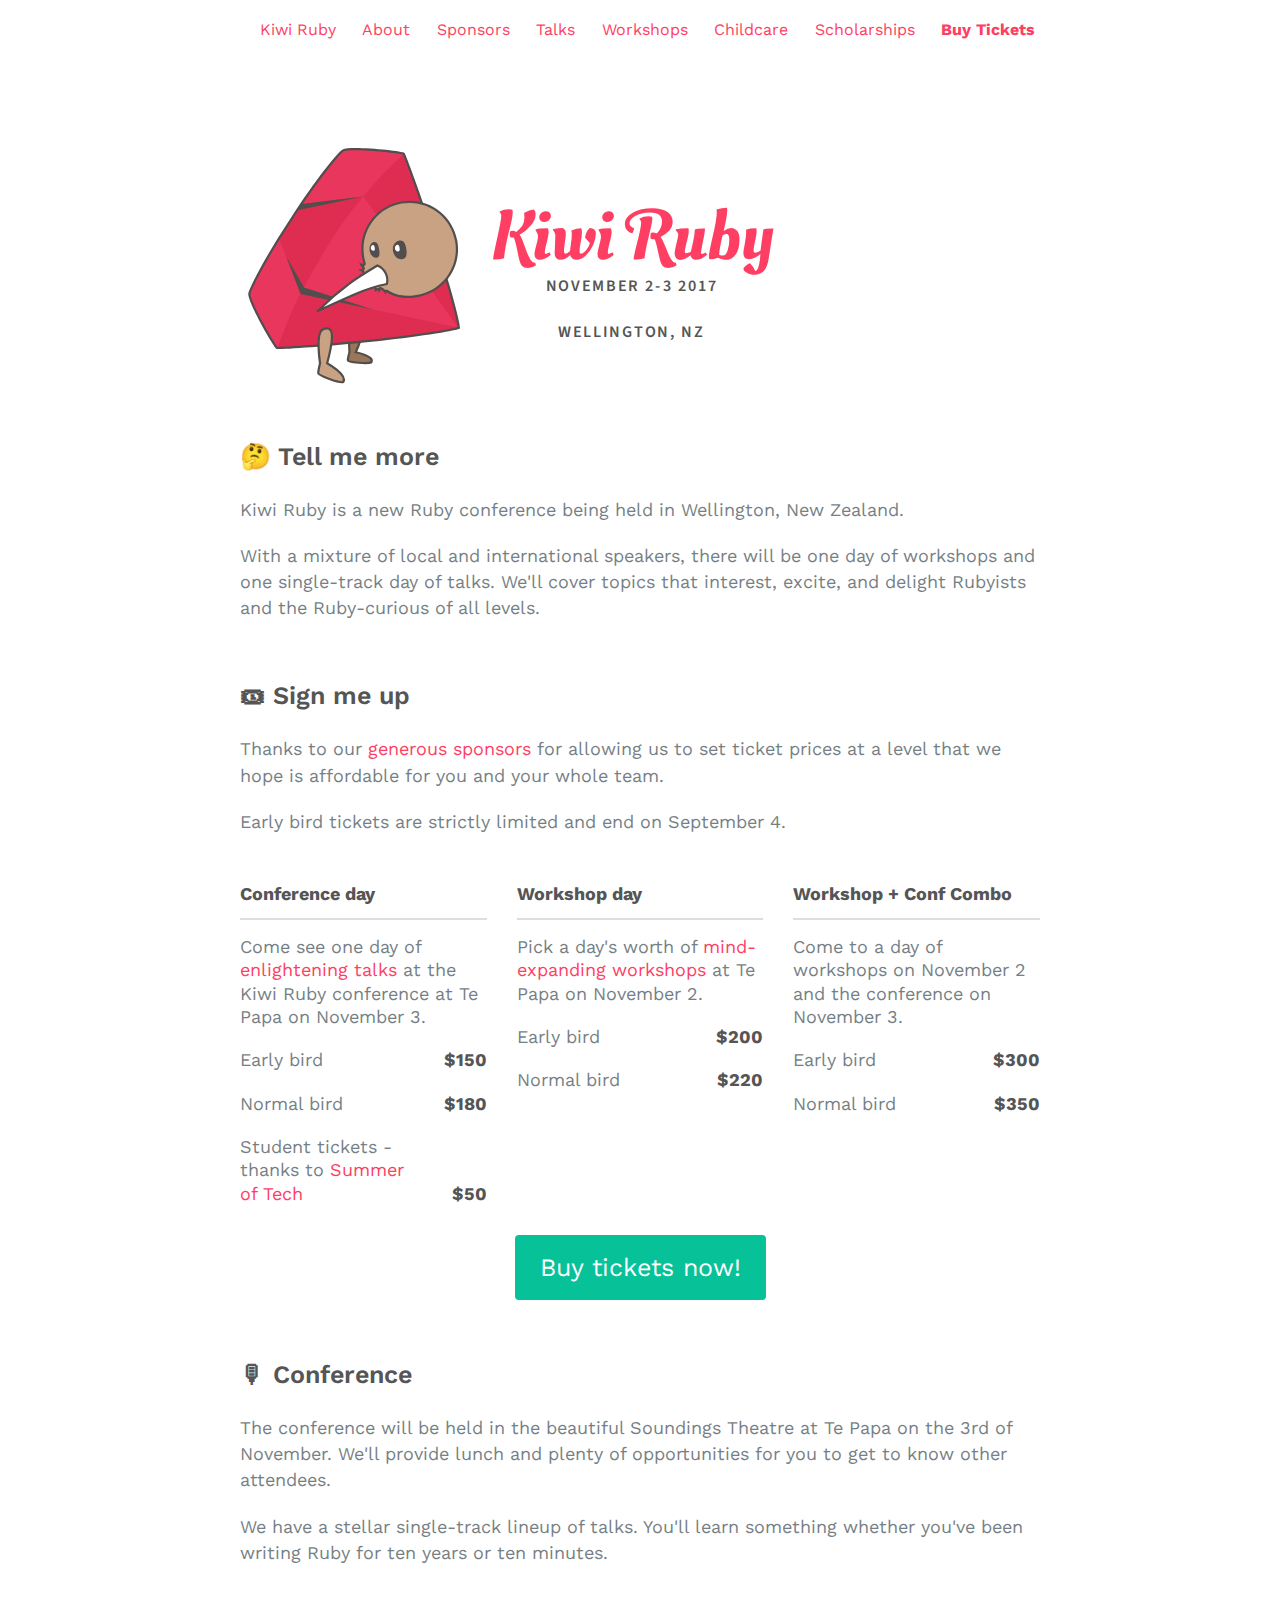
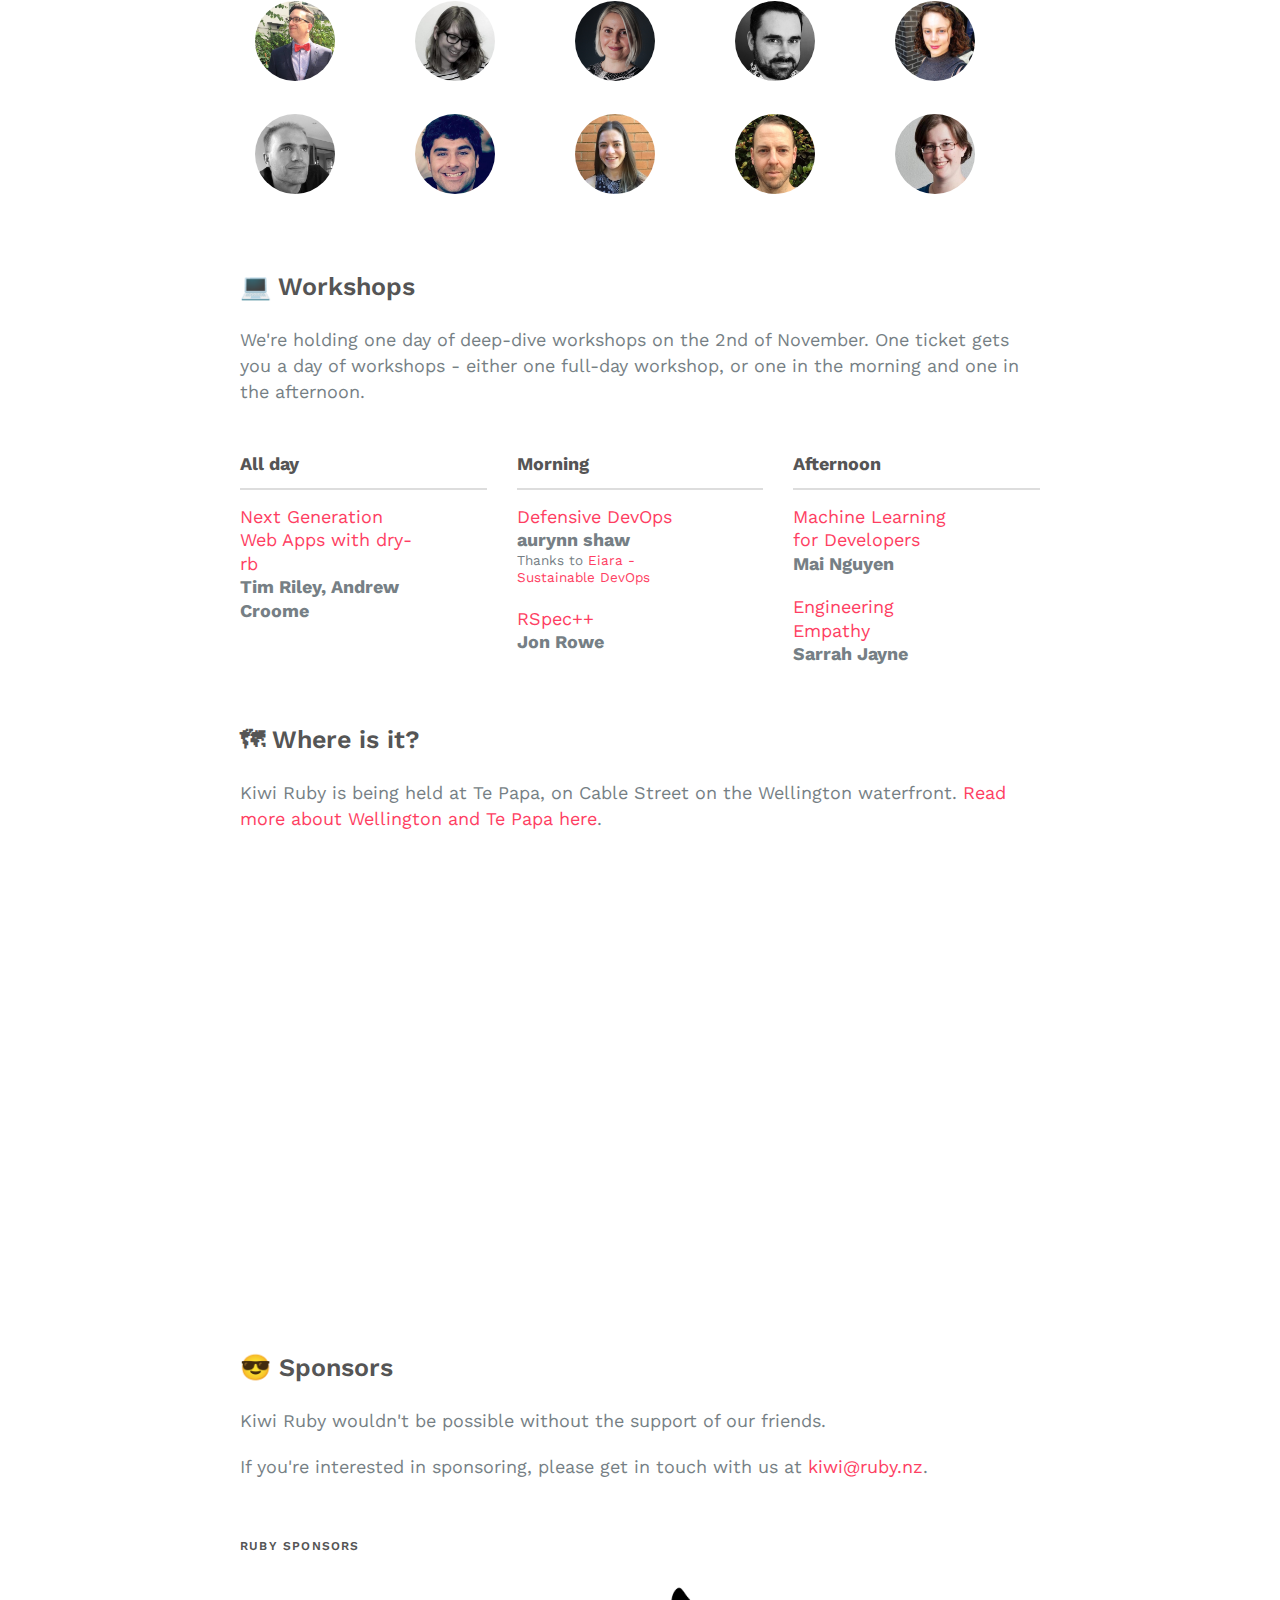
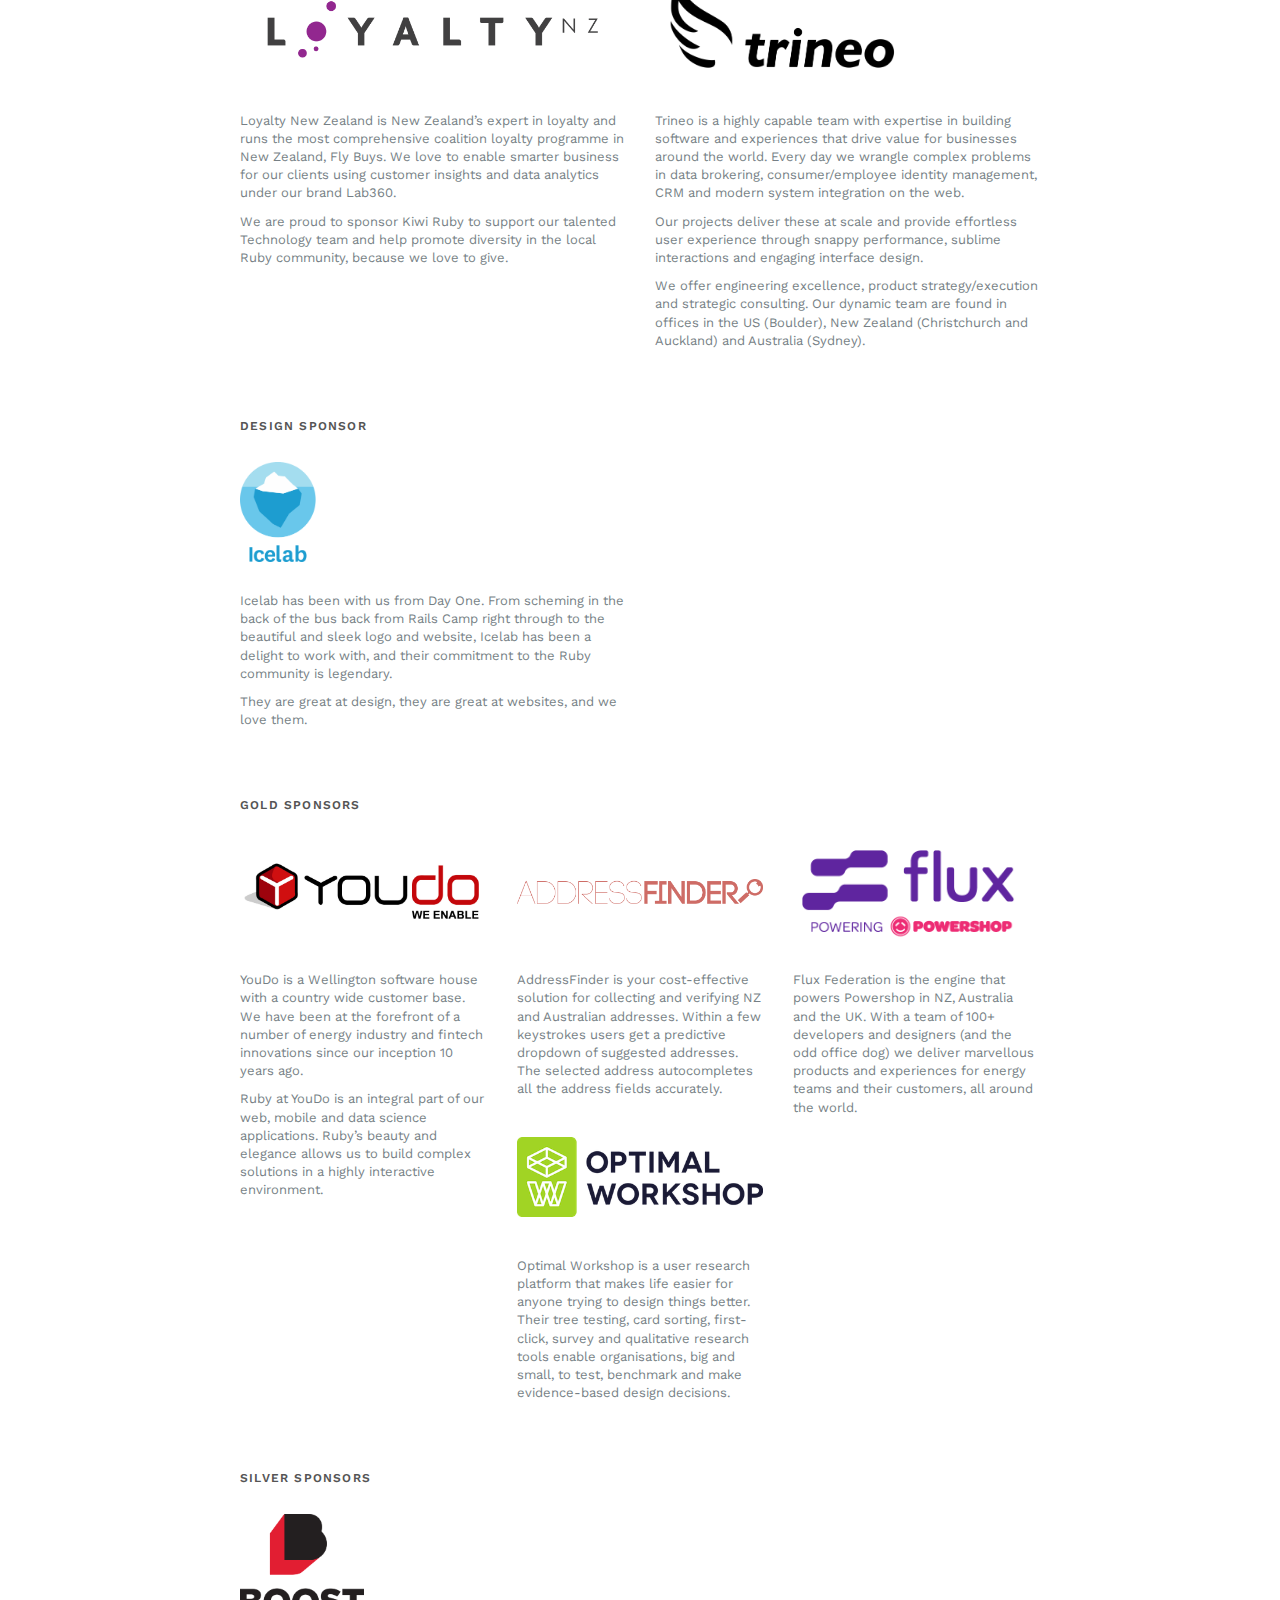
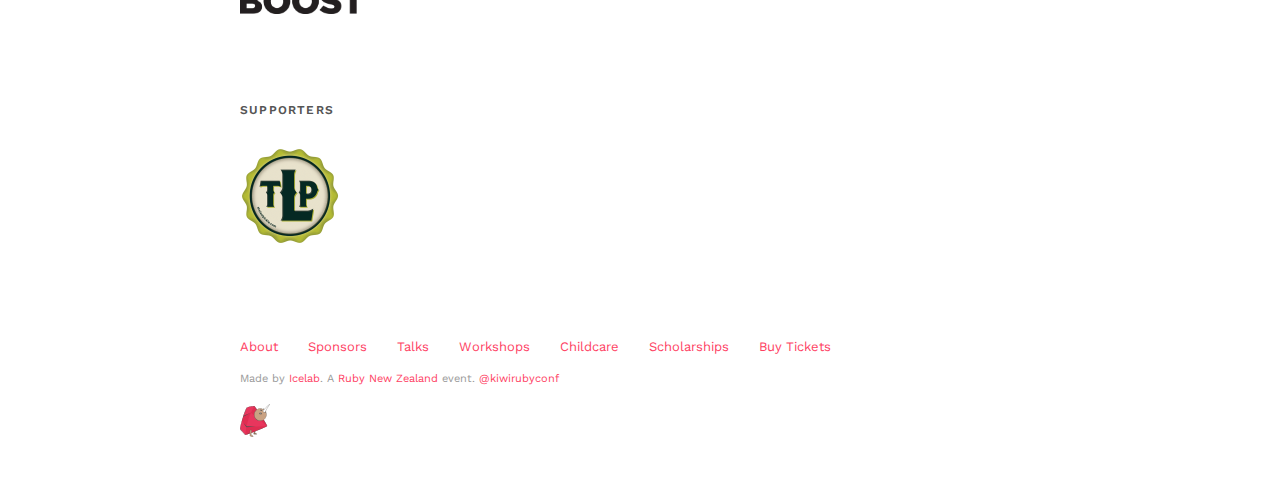
==== commit faf754b9: "Automated commit at 2017-08-09 09:57:32 UTC by middleman-deploy 2.0.0-alpha" ====
--- a/index.html
+++ b/index.html
@@ -5,4 +5,4 @@
 })(window,document,'script','https://www.google-analytics.com/analytics.js','ga');
 
 ga('create', 'UA-98197426-1', 'auto');
-ga('send', 'pageview');</script><title>Home — Kiwi Ruby</title><title>Kiwi Ruby</title><meta content="Kiwi Ruby is a new Ruby conference being held in Wellington, New Zealand in November 2017. It will be very good." name="description" property="og:description" /><meta content="http://kiwi.ruby.nz/images/opengraph-image.png" property="og:image" /><meta content="500" property="og:image:height" /><meta content="955" property="og:image:width" /><link href="/assets/public.css" rel="stylesheet" type="text/css" /><link href="/images/favicon.png" rel="icon" sizes="32x32" type="image/png" /><script src="https://cdnjs.cloudflare.com/ajax/libs/jquery/3.2.1/jquery.min.js" type="text/javascript">></script><script async="" src="/assets/public.js"></script></head><body class="nav__room"><div class="nav--mobile__show"><i aria-hidden="true" class="fa fa-bars"></i><span>Menu</span></div><div class="nav nav--header"><ul class="nav__content"><li class="nav__item"><a href="/">Kiwi&nbsp;Ruby</a></li><li class="nav__item"><a href="/about">About</a></li><li class="nav__item"><a href="/#sponsors">Sponsors</a></li><li class="nav__item"><a href="/talks">Talks</a></li><li class="nav__item"><a href="/speakers">Speakers</a></li><li class="nav__item"><a href="/workshops">Workshops</a></li><li class="nav__item"><a href="/childcare">Childcare</a></li></ul></div><div class="nav nav--mobile"><ul class="nav__content"><li class="nav__item"><a href="/">Kiwi&nbsp;Ruby</a></li><li class="nav__item"><a href="/about">About</a></li><li class="nav__item"><a href="/#sponsors">Sponsors</a></li><li class="nav__item"><a href="/talks">Talks</a></li><li class="nav__item"><a href="/speakers">Speakers</a></li><li class="nav__item"><a href="/workshops">Workshops</a></li><li class="nav__item"><a href="/childcare">Childcare</a></li></ul></div><div class="mw-spacer"><div class="container"><section><div class="header"><div class="inner-wrapper"><div class="hero"><a class="hero__logo-wrapper" href="/"><img alt="Kiwi Ruby - New Zealand Ruby Conference 2017" class="hero__logo" src="./images/kiwiruby.svg" /></a><div class="hero__slogan"><span class="hero__hidden">Kiwi Ruby</span><br /><p class="hero__date">November 2-3 2017 </p><p class="hero__date">Wellington, NZ </p></div></div></div></div></section><section><div class="body-inner-wrapper__section" id="info"><h2>🤔 Tell me more</h2><p>Kiwi Ruby is a new Ruby conference being held in Wellington, New Zealand. </p><p>With a mixture of local and international speakers, there will be one day of workshops and one single-track day of talks. We'll cover topics that interest, excite, and delight Rubyists and the Ruby-curious of all levels. </p></div><div class="body-inner-wrapper__section" id="conference"><h2>🎙 Conference</h2><p>The conference will be held in the beautiful Soundings Theatre at Te Papa on the 3rd of November. We'll provide lunch and plenty of opportunities for you to get to know other attendees.</p><p>We have a stellar single-track lineup of talks. You'll learn something whether you've been writing Ruby for ten years or ten minutes.</p><div class="c-short-list"><div class="c-short-list__item"><a href="/talks#jeremy">Hello Gmom!: Pushing back against loneliness in end-of-life care.</a>&nbsp;— <span>Jeremy Flores</span></div><div class="c-short-list__item"><a href="/talks#lena">Choosing Failure</a>&nbsp;— <span>Lena Plaksina</span></div><div class="c-short-list__item"><a href="/talks#jojo">A New Ruby Toolbox</a>&nbsp;— <span>Jojo Hall</span></div><div class="c-short-list__item"><a href="/talks#eoin">Understanding 'Hello World'</a>&nbsp;— <span>Eoin Kelly</span></div><div class="c-short-list__item"><a href="/talks#eleanor">Here's to History: Programming Through Archaeology.</a>&nbsp;— <span>Eleanor Kiefel Haggerty</span></div><div class="c-short-list__item"><a href="/talks#daniel">A Brief History of Time.new</a>&nbsp;— <span>Daniel Fone</span></div><div class="c-short-list__item"><a href="/talks#graham">Security Without Friction</a>&nbsp;— <span>Graham Jenson</span></div><div class="c-short-list__item"><a href="/talks#caitlin">Help Me Help You - Levelling up your juniors more effectively</a>&nbsp;— <span>Caitlin Palmer-Bright</span></div><div class="c-short-list__item"><a href="/talks#mark">Ruby Writing Machines</a>&nbsp;— <span>Mark Rickerby</span></div><div class="c-short-list__item"><a href="/talks#amanda">Parenting + Programming</a>&nbsp;— <span>Amanda Wagener</span></div></div></div><div class="body-inner-wrapper__section" id="workshops"><h2>💻 Workshops</h2><p>We're holding one day of deep-dive workshops on the 2nd of November. One ticket gets you a day of workshops - either one full-day workshop, or one in the morning and one in the afternoon.</p><div class="grid c-price-list"><div class="col-1-3 c-price-list__item"><span class="c-price-list__type">All day</span><div class="c-price-list__rate"><p><a href="/workshops/#dry-rb">Next Generation Web Apps with dry-rb</a></p><p><strong>Tim Riley, Andrew Croome</strong></p></div></div><div class="col-1-3 c-price-list__item"><span class="c-price-list__type">Morning</span><div class="c-price-list__rate"><p><a href="/workshops/#defensive-devops">Defensive DevOps</a></p><p><strong>aurynn shaw</strong></p><p class="t-small">Thanks to <a href="http://www.eiara.nz">Eiara - Sustainable DevOps</a></p></div><div class="c-price-list__rate"><p><a href="/workshops/#rspec">RSpec++</a></p><p><strong>Jon Rowe</strong></p></div></div><div class="col-1-3 c-price-list__item"><span class="c-price-list__type">Afternoon</span><div class="c-price-list__rate"><p><a href="/workshops/#machine-learning">Machine Learning for Developers</a></p><p><strong>Mai Nguyen</strong></p></div><div class="c-price-list__rate"><p><a href="/workshops/#engineering-empathy">Engineering Empathy</a></p><p><strong>Sarrah Jayne</strong></p></div></div></div></div><div class="body-inner-wrapper__section" id="prices"><h2>🎟 Sign me up</h2><p>Thanks to our <a href="/#sponsors">generous sponsors</a> for allowing us to set ticket prices at a level that we hope is affordable for you and your whole team.</p><div class="grid c-price-list"><div class="col-1-3 c-price-list__item"><span class="c-price-list__type">Conference day</span><p class="c-price-list__description">Come see one day of <a href='/talks'>enlightening talks</a> at the Kiwi Ruby conference at Te Papa on November 3.</p><div class="c-price-list__rate c-price-list__rate--active"><p>Early bird</p><span class="c-price-list__price">$150</span></div><div class="c-price-list__rate c-price-list__rate--active"><p>Normal bird</p><span class="c-price-list__price">$180</span></div><div class="c-price-list__rate c-price-list__rate--active"><p>Student tickets - thanks to <a href='https://www.summeroftech.co.nz'>Summer of Tech</a></p><span class="c-price-list__price">$50</span></div><div class="c-price-list__action-section"></div></div><div class="col-1-3 c-price-list__item"><span class="c-price-list__type">Workshop day</span><p class="c-price-list__description">Pick a day's worth of <a href='/workshops'>mind-expanding workshops</a> at Te Papa on November 2.</p><div class="c-price-list__rate c-price-list__rate--active"><p>Early bird</p><span class="c-price-list__price">$200</span></div><div class="c-price-list__rate c-price-list__rate--active"><p>Normal bird</p><span class="c-price-list__price">$220</span></div><div class="c-price-list__action-section"></div></div><div class="col-1-3 c-price-list__item"><span class="c-price-list__type">Workshop + Conf Combo</span><p class="c-price-list__description">Come to a day of workshops on November 2 and the conference on November 3.</p><div class="c-price-list__rate c-price-list__rate--active"><p>Early bird</p><span class="c-price-list__price">$300</span></div><div class="c-price-list__rate c-price-list__rate--active"><p>Normal bird</p><span class="c-price-list__price">$350</span></div><div class="c-price-list__action-section"></div></div></div><p>Ticket sales will open on Thursday August 10 - <a href="http://eepurl.com/cMyn29" target="_blank" rel="noopener noreferrer">sign up to our mailing list</a> or <a href="https://www.twitter.com/kiwirubyconf" target="_blank" rel="noopener noreferrer">follow us on Twitter</a> so you don't miss out!</p></div><div class="body-inner-wrapper__section"><h2>🗺 Where is it?</h2><p>Kiwi Ruby is being held at Te Papa, on Cable Street on the Wellington waterfront. <a href="/location">Read more about Wellington and Te Papa here</a>.</p><div class="c-responsive-map"><iframe width="450"       height="250"        frameborder="0"        style="border:0"        src="https://www.google.com/maps/embed/v1/place?key=AIzaSyDaFJR5kaMRyXO_-1alNS9BNbMHrLHVilk&q='Te Papa, Wellington, New Zealand'"        allowfullscreen> </iframe></div></div><div class="body-inner-wrapper__section" id="sponsors"><h2>😎 Sponsors</h2><p>Kiwi Ruby wouldn't be possible without the support of our friends.</p><p>If you're interested in sponsoring, please get in touch with us at <a href="mailto:kiwi@ruby.nz">kiwi@ruby.nz</a>.</p><div class="c-sponsor-group"></div><div class="c-sponsor-group"><h3>Ruby sponsors</h3><div class="c-sponsor-level c-sponsor-level--size-2"><div class="grid"><div class="c-sponsor col-1"><a class="c-sponsor__logo" href="https://www.loyalty.co.nz" target="_blank"><img alt="Loyalty" src="/images/sponsor-logos/loyalty.png" /></a><div class="c-sponsor__description"><p>Loyalty New Zealand is New Zealand’s expert in loyalty and runs the most comprehensive coalition loyalty programme in New Zealand, Fly Buys. We love to enable smarter business for our clients using customer insights and data analytics under our brand Lab360.</p><p>We are proud to sponsor Kiwi Ruby to support our talented Technology team and help promote diversity in the local Ruby community, because we love to give.</p></div></div><div class="c-sponsor col-1"><a class="c-sponsor__logo" href="https://www.trineo.co.nz" target="_blank"><img alt="Trineo" src="/images/sponsor-logos/trineo.png" /></a><div class="c-sponsor__description"><p>Trineo is a highly capable team with expertise in building software and experiences that drive value for businesses around the world. Every day we wrangle complex problems in data brokering, consumer/employee identity management, CRM and modern system integration on the web.</p><p>Our projects deliver these at scale and provide effortless user experience through snappy performance, sublime interactions and engaging interface design.</p><p>We offer engineering excellence, product strategy/execution and strategic consulting. Our dynamic team are found in offices in the US (Boulder), New Zealand (Christchurch and Auckland) and Australia (Sydney).</p></div></div></div></div></div><div class="c-sponsor-group"><h3>Design sponsor</h3><div class="c-sponsor-level c-sponsor-level--size-1"><div class="grid"><div class="c-sponsor col-1"><a class="c-sponsor__logo" href="https://www.icelab.com.au" target="_blank"><img alt="Icelab" src="/images/sponsor-logos/icelab.png" /></a><div class="c-sponsor__description"><p>Icelab has been with us from Day One. From scheming in the back of the bus back from Rails Camp right through to the beautiful and sleek logo and website, Icelab has been a delight to work with, and their commitment to the Ruby community is legendary.</p><p>They are great at design, they are great at websites, and we love them.</p></div></div></div></div></div><div class="c-sponsor-group"><h3>Gold sponsors</h3><div class="c-sponsor-level c-sponsor-level--size-3"><div class="grid"><div class="c-sponsor col-1"><a class="c-sponsor__logo" href="https://www.youdo.co.nz" target="_blank"><img alt="Youdo" src="/images/sponsor-logos/youdo.png" /></a><div class="c-sponsor__description"><p>YouDo is a Wellington software house with a country wide customer base.  We have been at the forefront of a number of energy industry and fintech innovations since our inception 10 years ago.</p><p>Ruby at YouDo is an integral part of our web, mobile and data science applications.  Ruby’s beauty and elegance allows us to build complex solutions in a highly interactive environment.</p></div></div><div class="c-sponsor col-1"><a class="c-sponsor__logo" href="http://blog.addressfinder.nz/post/162066941338/kiwi-ruby" target="_blank"><img alt="AddressFinder" src="/images/sponsor-logos/addressfinder.png" /></a><div class="c-sponsor__description"><p>AddressFinder is your cost-effective solution for collecting and verifying NZ and Australian addresses. Within a few keystrokes users get a predictive dropdown of suggested addresses. The selected address autocompletes all the address fields accurately.</p></div></div><div class="c-sponsor col-1"><a class="c-sponsor__logo" href="https://www.powershop.co.nz" target="_blank"><img alt="Flux Federation" src="/images/sponsor-logos/flux.png" /></a><div class="c-sponsor__description"><p>Flux Federation is the engine that powers Powershop in NZ, Australia and the UK. With a team of 100+ developers and designers (and the odd office dog) we deliver marvellous products and experiences for energy teams and their customers, all around the world.</p></div></div></div></div></div><div class="c-sponsor-group"><h3>Silver sponsors</h3><div class="c-sponsor-level c-sponsor-level--size-4"><div class="grid"><div class="c-sponsor col-1"><a class="c-sponsor__logo" href="https://www.boost.co.nz" target="_blank"><img alt="Boost" src="/images/sponsor-logos/boost-tall.png" /></a></div></div></div></div><div class="c-sponsor-group"><h3>Supporters</h3><div class="c-sponsor-level c-sponsor-level--size-5"><div class="grid"><div class="c-sponsor col-1"><a class="c-sponsor__logo" href="http://thelastpickle.com/" target="_blank"><img alt="The Last Pickle" src="/images/sponsor-logos/the-last-pickle.png" /></a></div></div></div></div><div class="c-sponsor-group"></div><div class="c-sponsor-group"></div><div class="c-sponsor-group"></div></div></section><section><div class="footer"><div class="footer-nav nav--footer"><ul class="footer-nav__list"><li class="footer-nav__list-item"><a href="/about">About</a></li><li class="footer-nav__list-item"><a href="/#sponsors">Sponsors</a></li><li class="footer-nav__list-item"><a href="/talks">Talks</a></li><li class="footer-nav__list-item"><a href="/speakers">Speakers</a></li><li class="footer-nav__list-item"><a href="/workshops">Workshops</a></li><li class="footer-nav__list-item"><a href="/childcare">Childcare</a></li></ul></div><div class="footer__credit">Made by <a href="http://icelab.com.au">Icelab</a>. A <a href="http://www.ruby.nz">Ruby New Zealand</a>&nbsp;event. <a href="https://twitter.com/KiwiRubyConf">@kiwirubyconf</a></div><a class="footer__birb" href="#top"><img alt="NZ Rubyconf 2017 mascot" src="/images/gembirb-up.svg" width="30" /></a></div></section></div></div></body></html>+ga('send', 'pageview');</script><title>Home — Kiwi Ruby</title><title>Kiwi Ruby</title><meta content="Kiwi Ruby is a new Ruby conference being held in Wellington, New Zealand in November 2017. It will be very good." name="description" property="og:description" /><meta content="http://kiwi.ruby.nz/images/opengraph-image.png" property="og:image" /><meta content="500" property="og:image:height" /><meta content="955" property="og:image:width" /><link href="/assets/public.css" rel="stylesheet" type="text/css" /><link href="/images/favicon.png" rel="icon" sizes="32x32" type="image/png" /><script src="https://cdnjs.cloudflare.com/ajax/libs/jquery/3.2.1/jquery.min.js" type="text/javascript">></script><script async="" src="/assets/public.js"></script></head><body class="nav__room"><div class="nav--mobile__show"><i aria-hidden="true" class="fa fa-bars"></i><span>Menu</span></div><div class="nav nav--header"><ul class="nav__content"><li class="nav__item"><a href="/">Kiwi&nbsp;Ruby</a></li><li class="nav__item"><a href="/about">About</a></li><li class="nav__item"><a href="/#sponsors">Sponsors</a></li><li class="nav__item"><a href="/talks">Talks</a></li><li class="nav__item"><a href="/workshops">Workshops</a></li><li class="nav__item"><a href="/childcare">Childcare</a></li><li class="nav__item"><a href="/scholarships">Scholarships</a></li><li class="nav__item nav__item--highlighted"><a href="https://ti.to/kiwi-ruby/kiwi-ruby-2017">Buy Tickets</a></li></ul></div><div class="nav nav--mobile"><ul class="nav__content"><li class="nav__item"><a href="/">Kiwi&nbsp;Ruby</a></li><li class="nav__item"><a href="/about">About</a></li><li class="nav__item"><a href="/#sponsors">Sponsors</a></li><li class="nav__item"><a href="/talks">Talks</a></li><li class="nav__item"><a href="/workshops">Workshops</a></li><li class="nav__item"><a href="/childcare">Childcare</a></li><li class="nav__item"><a href="/scholarships">Scholarships</a></li><li class="nav__item nav__item--highlighted"><a href="https://ti.to/kiwi-ruby/kiwi-ruby-2017">Buy Tickets</a></li></ul></div><div class="mw-spacer"><div class="container"><section><div class="header"><div class="inner-wrapper"><div class="hero"><a class="hero__logo-wrapper" href="/"><img alt="Kiwi Ruby - New Zealand Ruby Conference 2017" class="hero__logo" src="./images/kiwiruby.svg" /></a><div class="hero__slogan"><span class="hero__hidden">Kiwi Ruby</span><br /><p class="hero__date">November 2-3 2017 </p><p class="hero__date">Wellington, NZ </p></div></div></div></div></section><section><div class="body-inner-wrapper__section" id="info"><h2>🤔 Tell me more</h2><p>Kiwi Ruby is a new Ruby conference being held in Wellington, New Zealand. </p><p>With a mixture of local and international speakers, there will be one day of workshops and one single-track day of talks. We'll cover topics that interest, excite, and delight Rubyists and the Ruby-curious of all levels. </p></div><div class="body-inner-wrapper__section" id="prices"><h2>🎟 Sign me up</h2><p>Thanks to our <a href="/#sponsors">generous sponsors</a> for allowing us to set ticket prices at a level that we hope is affordable for you and your whole team.</p><p>Early bird tickets are strictly limited and end on September 4.</p><div class="grid c-price-list"><div class="col-1-3 c-price-list__item"><span class="c-price-list__type">Conference day</span><p class="c-price-list__description">Come see one day of <a href='/talks'>enlightening talks</a> at the Kiwi Ruby conference at Te Papa on November 3.</p><div class="c-price-list__rate c-price-list__rate--active"><p>Early bird</p><span class="c-price-list__price">$150</span></div><div class="c-price-list__rate c-price-list__rate--active"><p>Normal bird</p><span class="c-price-list__price">$180</span></div><div class="c-price-list__rate c-price-list__rate--active"><p>Student tickets - thanks to <a href='https://www.summeroftech.co.nz'>Summer of Tech</a></p><span class="c-price-list__price">$50</span></div><div class="c-price-list__action-section"></div></div><div class="col-1-3 c-price-list__item"><span class="c-price-list__type">Workshop day</span><p class="c-price-list__description">Pick a day's worth of <a href='/workshops'>mind-expanding workshops</a> at Te Papa on November 2.</p><div class="c-price-list__rate c-price-list__rate--active"><p>Early bird</p><span class="c-price-list__price">$200</span></div><div class="c-price-list__rate c-price-list__rate--active"><p>Normal bird</p><span class="c-price-list__price">$220</span></div><div class="c-price-list__action-section"></div></div><div class="col-1-3 c-price-list__item"><span class="c-price-list__type">Workshop + Conf Combo</span><p class="c-price-list__description">Come to a day of workshops on November 2 and the conference on November 3.</p><div class="c-price-list__rate c-price-list__rate--active"><p>Early bird</p><span class="c-price-list__price">$300</span></div><div class="c-price-list__rate c-price-list__rate--active"><p>Normal bird</p><span class="c-price-list__price">$350</span></div><div class="c-price-list__action-section"></div></div></div><div class="h-centred"><a class="button button--big" href="https://ti.to/kiwi-ruby/kiwi-ruby-2017">Buy tickets now!</a></div></div><div class="body-inner-wrapper__section" id="conference"><h2>🎙 Conference</h2><p>The conference will be held in the beautiful Soundings Theatre at Te Papa on the 3rd of November. We'll provide lunch and plenty of opportunities for you to get to know other attendees.</p><p>We have a stellar single-track lineup of talks. You'll learn something whether you've been writing Ruby for ten years or ten minutes.</p><div class="c-short-list"><a class="c-short-list__link" href="/talks/#jeremy"><img alt="Jeremy Flores" class="c-short-list__avatar" src="/images/speaker-avatars/jeremy.jpeg" /></a><a class="c-short-list__link" href="/talks/#lena"><img alt="Lena Plaksina" class="c-short-list__avatar" src="/images/speaker-avatars/lena.jpeg" /></a><a class="c-short-list__link" href="/talks/#jojo"><img alt="Jojo Hall" class="c-short-list__avatar" src="/images/speaker-avatars/jojo.jpeg" /></a><a class="c-short-list__link" href="/talks/#eoin"><img alt="Eoin Kelly" class="c-short-list__avatar" src="/images/speaker-avatars/eoin.jpeg" /></a><a class="c-short-list__link" href="/talks/#eleanor"><img alt="Eleanor Kiefel Haggerty" class="c-short-list__avatar" src="/images/speaker-avatars/eleanor.jpeg" /></a><a class="c-short-list__link" href="/talks/#daniel"><img alt="Daniel Fone" class="c-short-list__avatar" src="/images/speaker-avatars/daniel.jpeg" /></a><a class="c-short-list__link" href="/talks/#graham"><img alt="Graham Jenson" class="c-short-list__avatar" src="/images/speaker-avatars/graham.jpeg" /></a><a class="c-short-list__link" href="/talks/#caitlin"><img alt="Caitlin Palmer-Bright" class="c-short-list__avatar" src="/images/speaker-avatars/caitlin.jpeg" /></a><a class="c-short-list__link" href="/talks/#mark"><img alt="Mark Rickerby" class="c-short-list__avatar" src="/images/speaker-avatars/mark.jpeg" /></a><a class="c-short-list__link" href="/talks/#amanda"><img alt="Amanda Wagener" class="c-short-list__avatar" src="/images/speaker-avatars/amanda.jpeg" /></a></div></div><div class="body-inner-wrapper__section" id="workshops"><h2>💻 Workshops</h2><p>We're holding one day of deep-dive workshops on the 2nd of November. One ticket gets you a day of workshops - either one full-day workshop, or one in the morning and one in the afternoon.</p><div class="grid c-price-list"><div class="col-1-3 c-price-list__item"><span class="c-price-list__type">All day</span><div class="c-price-list__rate"><p><a href="/workshops/#dry-rb">Next Generation Web Apps with dry-rb</a></p><p><strong>Tim Riley, Andrew Croome</strong></p></div></div><div class="col-1-3 c-price-list__item"><span class="c-price-list__type">Morning</span><div class="c-price-list__rate"><p><a href="/workshops/#defensive-devops">Defensive DevOps</a></p><p><strong>aurynn shaw</strong></p><p class="t-small">Thanks to <a href="http://www.eiara.nz">Eiara - Sustainable DevOps</a></p></div><div class="c-price-list__rate"><p><a href="/workshops/#rspec">RSpec++</a></p><p><strong>Jon Rowe</strong></p></div></div><div class="col-1-3 c-price-list__item"><span class="c-price-list__type">Afternoon</span><div class="c-price-list__rate"><p><a href="/workshops/#machine-learning">Machine Learning for Developers</a></p><p><strong>Mai Nguyen</strong></p></div><div class="c-price-list__rate"><p><a href="/workshops/#engineering-empathy">Engineering Empathy</a></p><p><strong>Sarrah Jayne</strong></p></div></div></div></div><div class="body-inner-wrapper__section"><h2>🗺 Where is it?</h2><p>Kiwi Ruby is being held at Te Papa, on Cable Street on the Wellington waterfront. <a href="/location">Read more about Wellington and Te Papa here</a>.</p><div class="c-responsive-map"><iframe width="450"       height="250"        frameborder="0"        style="border:0"        src="https://www.google.com/maps/embed/v1/place?key=AIzaSyDaFJR5kaMRyXO_-1alNS9BNbMHrLHVilk&q='Te Papa, Wellington, New Zealand'"        allowfullscreen> </iframe></div></div><div class="body-inner-wrapper__section" id="sponsors"><h2>😎 Sponsors</h2><p>Kiwi Ruby wouldn't be possible without the support of our friends.</p><p>If you're interested in sponsoring, please get in touch with us at <a href="mailto:kiwi@ruby.nz">kiwi@ruby.nz</a>.</p><div class="c-sponsor-group"></div><div class="c-sponsor-group"><h3>Ruby sponsors</h3><div class="c-sponsor-level c-sponsor-level--size-2"><div class="grid"><div class="c-sponsor col-1"><a class="c-sponsor__logo" href="https://www.loyalty.co.nz" target="_blank"><img alt="Loyalty" src="/images/sponsor-logos/loyalty.png" /></a><div class="c-sponsor__description"><p>Loyalty New Zealand is New Zealand’s expert in loyalty and runs the most comprehensive coalition loyalty programme in New Zealand, Fly Buys. We love to enable smarter business for our clients using customer insights and data analytics under our brand Lab360.</p><p>We are proud to sponsor Kiwi Ruby to support our talented Technology team and help promote diversity in the local Ruby community, because we love to give.</p></div></div><div class="c-sponsor col-1"><a class="c-sponsor__logo" href="https://www.trineo.co.nz" target="_blank"><img alt="Trineo" src="/images/sponsor-logos/trineo.png" /></a><div class="c-sponsor__description"><p>Trineo is a highly capable team with expertise in building software and experiences that drive value for businesses around the world. Every day we wrangle complex problems in data brokering, consumer/employee identity management, CRM and modern system integration on the web.</p><p>Our projects deliver these at scale and provide effortless user experience through snappy performance, sublime interactions and engaging interface design.</p><p>We offer engineering excellence, product strategy/execution and strategic consulting. Our dynamic team are found in offices in the US (Boulder), New Zealand (Christchurch and Auckland) and Australia (Sydney).</p></div></div></div></div></div><div class="c-sponsor-group"><h3>Design sponsor</h3><div class="c-sponsor-level c-sponsor-level--size-1"><div class="grid"><div class="c-sponsor col-1"><a class="c-sponsor__logo" href="https://www.icelab.com.au" target="_blank"><img alt="Icelab" src="/images/sponsor-logos/icelab.png" /></a><div class="c-sponsor__description"><p>Icelab has been with us from Day One. From scheming in the back of the bus back from Rails Camp right through to the beautiful and sleek logo and website, Icelab has been a delight to work with, and their commitment to the Ruby community is legendary.</p><p>They are great at design, they are great at websites, and we love them.</p></div></div></div></div></div><div class="c-sponsor-group"><h3>Gold sponsors</h3><div class="c-sponsor-level c-sponsor-level--size-3"><div class="grid"><div class="c-sponsor col-1"><a class="c-sponsor__logo" href="https://www.youdo.co.nz" target="_blank"><img alt="Youdo" src="/images/sponsor-logos/youdo.png" /></a><div class="c-sponsor__description"><p>YouDo is a Wellington software house with a country wide customer base.  We have been at the forefront of a number of energy industry and fintech innovations since our inception 10 years ago.</p><p>Ruby at YouDo is an integral part of our web, mobile and data science applications.  Ruby’s beauty and elegance allows us to build complex solutions in a highly interactive environment.</p></div></div><div class="c-sponsor col-1"><a class="c-sponsor__logo" href="http://blog.addressfinder.nz/post/162066941338/kiwi-ruby" target="_blank"><img alt="AddressFinder" src="/images/sponsor-logos/addressfinder.png" /></a><div class="c-sponsor__description"><p>AddressFinder is your cost-effective solution for collecting and verifying NZ and Australian addresses. Within a few keystrokes users get a predictive dropdown of suggested addresses. The selected address autocompletes all the address fields accurately.</p></div></div><div class="c-sponsor col-1"><a class="c-sponsor__logo" href="https://www.powershop.co.nz" target="_blank"><img alt="Flux Federation" src="/images/sponsor-logos/flux.png" /></a><div class="c-sponsor__description"><p>Flux Federation is the engine that powers Powershop in NZ, Australia and the UK. With a team of 100+ developers and designers (and the odd office dog) we deliver marvellous products and experiences for energy teams and their customers, all around the world.</p></div></div><div class="c-sponsor col-1"><a class="c-sponsor__logo" href="http://www.optimalworkshop.com" target="_blank"><img alt="Optimal Workshop" src="/images/sponsor-logos/optimal.png" /></a><div class="c-sponsor__description"><p>Optimal Workshop is a user research platform that makes life easier for anyone trying to design things better. Their tree testing, card sorting, first-click, survey and qualitative research tools enable organisations, big and small, to test, benchmark and make evidence-based design decisions.</p></div></div></div></div></div><div class="c-sponsor-group"><h3>Silver sponsors</h3><div class="c-sponsor-level c-sponsor-level--size-4"><div class="grid"><div class="c-sponsor col-1"><a class="c-sponsor__logo" href="https://www.boost.co.nz" target="_blank"><img alt="Boost" src="/images/sponsor-logos/boost-tall.png" /></a></div></div></div></div><div class="c-sponsor-group"><h3>Supporters</h3><div class="c-sponsor-level c-sponsor-level--size-5"><div class="grid"><div class="c-sponsor col-1"><a class="c-sponsor__logo" href="http://thelastpickle.com/" target="_blank"><img alt="The Last Pickle" src="/images/sponsor-logos/the-last-pickle.png" /></a></div></div></div></div><div class="c-sponsor-group"></div><div class="c-sponsor-group"></div><div class="c-sponsor-group"></div></div></section><section><div class="footer"><div class="footer-nav nav--footer"><ul class="footer-nav__list"><li class="footer-nav__list-item"><a href="/about">About</a></li><li class="footer-nav__list-item"><a href="/#sponsors">Sponsors</a></li><li class="footer-nav__list-item"><a href="/talks">Talks</a></li><li class="footer-nav__list-item"><a href="/workshops">Workshops</a></li><li class="footer-nav__list-item"><a href="/childcare">Childcare</a></li><li class="footer-nav__list-item"><a href="/scholarships">Scholarships</a></li><li class="footer-nav__list-item"><a href="https://ti.to/kiwi-ruby/kiwi-ruby-2017">Buy Tickets</a></li></ul></div><div class="footer__credit">Made by <a href="http://icelab.com.au">Icelab</a>. A <a href="http://www.ruby.nz">Ruby New Zealand</a>&nbsp;event. <a href="https://twitter.com/KiwiRubyConf">@kiwirubyconf</a></div><a class="footer__birb" href="#top"><img alt="NZ Rubyconf 2017 mascot" src="/images/gembirb-up.svg" width="30" /></a></div></section></div></div></body></html>--- a/assets/public.css
+++ b/assets/public.css
@@ -2,4 +2,4 @@
 /*!
  *  Font Awesome 4.7.0 by @davegandy - http://fontawesome.io - @fontawesome
  *  License - http://fontawesome.io/license (Font: SIL OFL 1.1, CSS: MIT License)
- */@font-face{font-family:FontAwesome;src:url(public/fonts/fontawesome-webfont.eot);src:url(public/fonts/fontawesome-webfont.eot?#iefix&v=4.7.0) format("embedded-opentype"),url(public/fonts/fontawesome-webfont.woff2) format("woff2"),url(public/fonts/fontawesome-webfont.woff) format("woff"),url(public/fonts/fontawesome-webfont.ttf) format("truetype"),url(public/fonts/fontawesome-webfont.svg#fontawesomeregular) format("svg");font-weight:400;font-style:normal}.fa{display:inline-block;font:normal normal normal 14px/1 FontAwesome;font-size:inherit;text-rendering:auto;-webkit-font-smoothing:antialiased;-moz-osx-font-smoothing:grayscale}.fa-lg{font-size:1.33333333em;line-height:.75em;vertical-align:-15%}.fa-2x{font-size:2em}.fa-3x{font-size:3em}.fa-4x{font-size:4em}.fa-5x{font-size:5em}.fa-fw{width:1.28571429em;text-align:center}.fa-ul{padding-left:0;margin-left:2.14285714em;list-style-type:none}.fa-ul>li{position:relative}.fa-li{position:absolute;left:-2.14285714em;width:2.14285714em;top:.14285714em;text-align:center}.fa-li.fa-lg{left:-1.85714286em}.fa-border{padding:.2em .25em .15em;border:.08em solid #eee;border-radius:.1em}.fa-pull-left{float:left}.fa-pull-right{float:right}.fa.fa-pull-left{margin-right:.3em}.fa.fa-pull-right{margin-left:.3em}.pull-right{float:right}.pull-left{float:left}.fa.pull-left{margin-right:.3em}.fa.pull-right{margin-left:.3em}.fa-spin{-webkit-animation:fa-spin 2s infinite linear;animation:fa-spin 2s infinite linear}.fa-pulse{-webkit-animation:fa-spin 1s infinite steps(8);animation:fa-spin 1s infinite steps(8)}@-webkit-keyframes fa-spin{0%{-webkit-transform:rotate(0deg);transform:rotate(0deg)}to{-webkit-transform:rotate(359deg);transform:rotate(359deg)}}@keyframes fa-spin{0%{-webkit-transform:rotate(0deg);transform:rotate(0deg)}to{-webkit-transform:rotate(359deg);transform:rotate(359deg)}}.fa-rotate-90{-ms-filter:"progid:DXImageTransform.Microsoft.BasicImage(rotation=1)";-webkit-transform:rotate(90deg);transform:rotate(90deg)}.fa-rotate-180{-ms-filter:"progid:DXImageTransform.Microsoft.BasicImage(rotation=2)";-webkit-transform:rotate(180deg);transform:rotate(180deg)}.fa-rotate-270{-ms-filter:"progid:DXImageTransform.Microsoft.BasicImage(rotation=3)";-webkit-transform:rotate(270deg);transform:rotate(270deg)}.fa-flip-horizontal{-ms-filter:"progid:DXImageTransform.Microsoft.BasicImage(rotation=0, mirror=1)";-webkit-transform:scaleX(-1);transform:scaleX(-1)}.fa-flip-vertical{-ms-filter:"progid:DXImageTransform.Microsoft.BasicImage(rotation=2, mirror=1)";-webkit-transform:scaleY(-1);transform:scaleY(-1)}:root .fa-flip-horizontal,:root .fa-flip-vertical,:root .fa-rotate-90,:root .fa-rotate-180,:root .fa-rotate-270{-webkit-filter:none;filter:none}.fa-stack{position:relative;display:inline-block;width:2em;height:2em;line-height:2em;vertical-align:middle}.fa-stack-1x,.fa-stack-2x{position:absolute;left:0;width:100%;text-align:center}.fa-stack-1x{line-height:inherit}.fa-stack-2x{font-size:2em}.fa-inverse{color:#fff}.fa-glass:before{content:"\F000"}.fa-music:before{content:"\F001"}.fa-search:before{content:"\F002"}.fa-envelope-o:before{content:"\F003"}.fa-heart:before{content:"\F004"}.fa-star:before{content:"\F005"}.fa-star-o:before{content:"\F006"}.fa-user:before{content:"\F007"}.fa-film:before{content:"\F008"}.fa-th-large:before{content:"\F009"}.fa-th:before{content:"\F00A"}.fa-th-list:before{content:"\F00B"}.fa-check:before{content:"\F00C"}.fa-close:before,.fa-remove:before,.fa-times:before{content:"\F00D"}.fa-search-plus:before{content:"\F00E"}.fa-search-minus:before{content:"\F010"}.fa-power-off:before{content:"\F011"}.fa-signal:before{content:"\F012"}.fa-cog:before,.fa-gear:before{content:"\F013"}.fa-trash-o:before{content:"\F014"}.fa-home:before{content:"\F015"}.fa-file-o:before{content:"\F016"}.fa-clock-o:before{content:"\F017"}.fa-road:before{content:"\F018"}.fa-download:before{content:"\F019"}.fa-arrow-circle-o-down:before{content:"\F01A"}.fa-arrow-circle-o-up:before{content:"\F01B"}.fa-inbox:before{content:"\F01C"}.fa-play-circle-o:before{content:"\F01D"}.fa-repeat:before,.fa-rotate-right:before{content:"\F01E"}.fa-refresh:before{content:"\F021"}.fa-list-alt:before{content:"\F022"}.fa-lock:before{content:"\F023"}.fa-flag:before{content:"\F024"}.fa-headphones:before{content:"\F025"}.fa-volume-off:before{content:"\F026"}.fa-volume-down:before{content:"\F027"}.fa-volume-up:before{content:"\F028"}.fa-qrcode:before{content:"\F029"}.fa-barcode:before{content:"\F02A"}.fa-tag:before{content:"\F02B"}.fa-tags:before{content:"\F02C"}.fa-book:before{content:"\F02D"}.fa-bookmark:before{content:"\F02E"}.fa-print:before{content:"\F02F"}.fa-camera:before{content:"\F030"}.fa-font:before{content:"\F031"}.fa-bold:before{content:"\F032"}.fa-italic:before{content:"\F033"}.fa-text-height:before{content:"\F034"}.fa-text-width:before{content:"\F035"}.fa-align-left:before{content:"\F036"}.fa-align-center:before{content:"\F037"}.fa-align-right:before{content:"\F038"}.fa-align-justify:before{content:"\F039"}.fa-list:before{content:"\F03A"}.fa-dedent:before,.fa-outdent:before{content:"\F03B"}.fa-indent:before{content:"\F03C"}.fa-video-camera:before{content:"\F03D"}.fa-image:before,.fa-photo:before,.fa-picture-o:before{content:"\F03E"}.fa-pencil:before{content:"\F040"}.fa-map-marker:before{content:"\F041"}.fa-adjust:before{content:"\F042"}.fa-tint:before{content:"\F043"}.fa-edit:before,.fa-pencil-square-o:before{content:"\F044"}.fa-share-square-o:before{content:"\F045"}.fa-check-square-o:before{content:"\F046"}.fa-arrows:before{content:"\F047"}.fa-step-backward:before{content:"\F048"}.fa-fast-backward:before{content:"\F049"}.fa-backward:before{content:"\F04A"}.fa-play:before{content:"\F04B"}.fa-pause:before{content:"\F04C"}.fa-stop:before{content:"\F04D"}.fa-forward:before{content:"\F04E"}.fa-fast-forward:before{content:"\F050"}.fa-step-forward:before{content:"\F051"}.fa-eject:before{content:"\F052"}.fa-chevron-left:before{content:"\F053"}.fa-chevron-right:before{content:"\F054"}.fa-plus-circle:before{content:"\F055"}.fa-minus-circle:before{content:"\F056"}.fa-times-circle:before{content:"\F057"}.fa-check-circle:before{content:"\F058"}.fa-question-circle:before{content:"\F059"}.fa-info-circle:before{content:"\F05A"}.fa-crosshairs:before{content:"\F05B"}.fa-times-circle-o:before{content:"\F05C"}.fa-check-circle-o:before{content:"\F05D"}.fa-ban:before{content:"\F05E"}.fa-arrow-left:before{content:"\F060"}.fa-arrow-right:before{content:"\F061"}.fa-arrow-up:before{content:"\F062"}.fa-arrow-down:before{content:"\F063"}.fa-mail-forward:before,.fa-share:before{content:"\F064"}.fa-expand:before{content:"\F065"}.fa-compress:before{content:"\F066"}.fa-plus:before{content:"\F067"}.fa-minus:before{content:"\F068"}.fa-asterisk:before{content:"\F069"}.fa-exclamation-circle:before{content:"\F06A"}.fa-gift:before{content:"\F06B"}.fa-leaf:before{content:"\F06C"}.fa-fire:before{content:"\F06D"}.fa-eye:before{content:"\F06E"}.fa-eye-slash:before{content:"\F070"}.fa-exclamation-triangle:before,.fa-warning:before{content:"\F071"}.fa-plane:before{content:"\F072"}.fa-calendar:before{content:"\F073"}.fa-random:before{content:"\F074"}.fa-comment:before{content:"\F075"}.fa-magnet:before{content:"\F076"}.fa-chevron-up:before{content:"\F077"}.fa-chevron-down:before{content:"\F078"}.fa-retweet:before{content:"\F079"}.fa-shopping-cart:before{content:"\F07A"}.fa-folder:before{content:"\F07B"}.fa-folder-open:before{content:"\F07C"}.fa-arrows-v:before{content:"\F07D"}.fa-arrows-h:before{content:"\F07E"}.fa-bar-chart-o:before,.fa-bar-chart:before{content:"\F080"}.fa-twitter-square:before{content:"\F081"}.fa-facebook-square:before{content:"\F082"}.fa-camera-retro:before{content:"\F083"}.fa-key:before{content:"\F084"}.fa-cogs:before,.fa-gears:before{content:"\F085"}.fa-comments:before{content:"\F086"}.fa-thumbs-o-up:before{content:"\F087"}.fa-thumbs-o-down:before{content:"\F088"}.fa-star-half:before{content:"\F089"}.fa-heart-o:before{content:"\F08A"}.fa-sign-out:before{content:"\F08B"}.fa-linkedin-square:before{content:"\F08C"}.fa-thumb-tack:before{content:"\F08D"}.fa-external-link:before{content:"\F08E"}.fa-sign-in:before{content:"\F090"}.fa-trophy:before{content:"\F091"}.fa-github-square:before{content:"\F092"}.fa-upload:before{content:"\F093"}.fa-lemon-o:before{content:"\F094"}.fa-phone:before{content:"\F095"}.fa-square-o:before{content:"\F096"}.fa-bookmark-o:before{content:"\F097"}.fa-phone-square:before{content:"\F098"}.fa-twitter:before{content:"\F099"}.fa-facebook-f:before,.fa-facebook:before{content:"\F09A"}.fa-github:before{content:"\F09B"}.fa-unlock:before{content:"\F09C"}.fa-credit-card:before{content:"\F09D"}.fa-feed:before,.fa-rss:before{content:"\F09E"}.fa-hdd-o:before{content:"\F0A0"}.fa-bullhorn:before{content:"\F0A1"}.fa-bell:before{content:"\F0F3"}.fa-certificate:before{content:"\F0A3"}.fa-hand-o-right:before{content:"\F0A4"}.fa-hand-o-left:before{content:"\F0A5"}.fa-hand-o-up:before{content:"\F0A6"}.fa-hand-o-down:before{content:"\F0A7"}.fa-arrow-circle-left:before{content:"\F0A8"}.fa-arrow-circle-right:before{content:"\F0A9"}.fa-arrow-circle-up:before{content:"\F0AA"}.fa-arrow-circle-down:before{content:"\F0AB"}.fa-globe:before{content:"\F0AC"}.fa-wrench:before{content:"\F0AD"}.fa-tasks:before{content:"\F0AE"}.fa-filter:before{content:"\F0B0"}.fa-briefcase:before{content:"\F0B1"}.fa-arrows-alt:before{content:"\F0B2"}.fa-group:before,.fa-users:before{content:"\F0C0"}.fa-chain:before,.fa-link:before{content:"\F0C1"}.fa-cloud:before{content:"\F0C2"}.fa-flask:before{content:"\F0C3"}.fa-cut:before,.fa-scissors:before{content:"\F0C4"}.fa-copy:before,.fa-files-o:before{content:"\F0C5"}.fa-paperclip:before{content:"\F0C6"}.fa-floppy-o:before,.fa-save:before{content:"\F0C7"}.fa-square:before{content:"\F0C8"}.fa-bars:before,.fa-navicon:before,.fa-reorder:before{content:"\F0C9"}.fa-list-ul:before{content:"\F0CA"}.fa-list-ol:before{content:"\F0CB"}.fa-strikethrough:before{content:"\F0CC"}.fa-underline:before{content:"\F0CD"}.fa-table:before{content:"\F0CE"}.fa-magic:before{content:"\F0D0"}.fa-truck:before{content:"\F0D1"}.fa-pinterest:before{content:"\F0D2"}.fa-pinterest-square:before{content:"\F0D3"}.fa-google-plus-square:before{content:"\F0D4"}.fa-google-plus:before{content:"\F0D5"}.fa-money:before{content:"\F0D6"}.fa-caret-down:before{content:"\F0D7"}.fa-caret-up:before{content:"\F0D8"}.fa-caret-left:before{content:"\F0D9"}.fa-caret-right:before{content:"\F0DA"}.fa-columns:before{content:"\F0DB"}.fa-sort:before,.fa-unsorted:before{content:"\F0DC"}.fa-sort-desc:before,.fa-sort-down:before{content:"\F0DD"}.fa-sort-asc:before,.fa-sort-up:before{content:"\F0DE"}.fa-envelope:before{content:"\F0E0"}.fa-linkedin:before{content:"\F0E1"}.fa-rotate-left:before,.fa-undo:before{content:"\F0E2"}.fa-gavel:before,.fa-legal:before{content:"\F0E3"}.fa-dashboard:before,.fa-tachometer:before{content:"\F0E4"}.fa-comment-o:before{content:"\F0E5"}.fa-comments-o:before{content:"\F0E6"}.fa-bolt:before,.fa-flash:before{content:"\F0E7"}.fa-sitemap:before{content:"\F0E8"}.fa-umbrella:before{content:"\F0E9"}.fa-clipboard:before,.fa-paste:before{content:"\F0EA"}.fa-lightbulb-o:before{content:"\F0EB"}.fa-exchange:before{content:"\F0EC"}.fa-cloud-download:before{content:"\F0ED"}.fa-cloud-upload:before{content:"\F0EE"}.fa-user-md:before{content:"\F0F0"}.fa-stethoscope:before{content:"\F0F1"}.fa-suitcase:before{content:"\F0F2"}.fa-bell-o:before{content:"\F0A2"}.fa-coffee:before{content:"\F0F4"}.fa-cutlery:before{content:"\F0F5"}.fa-file-text-o:before{content:"\F0F6"}.fa-building-o:before{content:"\F0F7"}.fa-hospital-o:before{content:"\F0F8"}.fa-ambulance:before{content:"\F0F9"}.fa-medkit:before{content:"\F0FA"}.fa-fighter-jet:before{content:"\F0FB"}.fa-beer:before{content:"\F0FC"}.fa-h-square:before{content:"\F0FD"}.fa-plus-square:before{content:"\F0FE"}.fa-angle-double-left:before{content:"\F100"}.fa-angle-double-right:before{content:"\F101"}.fa-angle-double-up:before{content:"\F102"}.fa-angle-double-down:before{content:"\F103"}.fa-angle-left:before{content:"\F104"}.fa-angle-right:before{content:"\F105"}.fa-angle-up:before{content:"\F106"}.fa-angle-down:before{content:"\F107"}.fa-desktop:before{content:"\F108"}.fa-laptop:before{content:"\F109"}.fa-tablet:before{content:"\F10A"}.fa-mobile-phone:before,.fa-mobile:before{content:"\F10B"}.fa-circle-o:before{content:"\F10C"}.fa-quote-left:before{content:"\F10D"}.fa-quote-right:before{content:"\F10E"}.fa-spinner:before{content:"\F110"}.fa-circle:before{content:"\F111"}.fa-mail-reply:before,.fa-reply:before{content:"\F112"}.fa-github-alt:before{content:"\F113"}.fa-folder-o:before{content:"\F114"}.fa-folder-open-o:before{content:"\F115"}.fa-smile-o:before{content:"\F118"}.fa-frown-o:before{content:"\F119"}.fa-meh-o:before{content:"\F11A"}.fa-gamepad:before{content:"\F11B"}.fa-keyboard-o:before{content:"\F11C"}.fa-flag-o:before{content:"\F11D"}.fa-flag-checkered:before{content:"\F11E"}.fa-terminal:before{content:"\F120"}.fa-code:before{content:"\F121"}.fa-mail-reply-all:before,.fa-reply-all:before{content:"\F122"}.fa-star-half-empty:before,.fa-star-half-full:before,.fa-star-half-o:before{content:"\F123"}.fa-location-arrow:before{content:"\F124"}.fa-crop:before{content:"\F125"}.fa-code-fork:before{content:"\F126"}.fa-chain-broken:before,.fa-unlink:before{content:"\F127"}.fa-question:before{content:"\F128"}.fa-info:before{content:"\F129"}.fa-exclamation:before{content:"\F12A"}.fa-superscript:before{content:"\F12B"}.fa-subscript:before{content:"\F12C"}.fa-eraser:before{content:"\F12D"}.fa-puzzle-piece:before{content:"\F12E"}.fa-microphone:before{content:"\F130"}.fa-microphone-slash:before{content:"\F131"}.fa-shield:before{content:"\F132"}.fa-calendar-o:before{content:"\F133"}.fa-fire-extinguisher:before{content:"\F134"}.fa-rocket:before{content:"\F135"}.fa-maxcdn:before{content:"\F136"}.fa-chevron-circle-left:before{content:"\F137"}.fa-chevron-circle-right:before{content:"\F138"}.fa-chevron-circle-up:before{content:"\F139"}.fa-chevron-circle-down:before{content:"\F13A"}.fa-html5:before{content:"\F13B"}.fa-css3:before{content:"\F13C"}.fa-anchor:before{content:"\F13D"}.fa-unlock-alt:before{content:"\F13E"}.fa-bullseye:before{content:"\F140"}.fa-ellipsis-h:before{content:"\F141"}.fa-ellipsis-v:before{content:"\F142"}.fa-rss-square:before{content:"\F143"}.fa-play-circle:before{content:"\F144"}.fa-ticket:before{content:"\F145"}.fa-minus-square:before{content:"\F146"}.fa-minus-square-o:before{content:"\F147"}.fa-level-up:before{content:"\F148"}.fa-level-down:before{content:"\F149"}.fa-check-square:before{content:"\F14A"}.fa-pencil-square:before{content:"\F14B"}.fa-external-link-square:before{content:"\F14C"}.fa-share-square:before{content:"\F14D"}.fa-compass:before{content:"\F14E"}.fa-caret-square-o-down:before,.fa-toggle-down:before{content:"\F150"}.fa-caret-square-o-up:before,.fa-toggle-up:before{content:"\F151"}.fa-caret-square-o-right:before,.fa-toggle-right:before{content:"\F152"}.fa-eur:before,.fa-euro:before{content:"\F153"}.fa-gbp:before{content:"\F154"}.fa-dollar:before,.fa-usd:before{content:"\F155"}.fa-inr:before,.fa-rupee:before{content:"\F156"}.fa-cny:before,.fa-jpy:before,.fa-rmb:before,.fa-yen:before{content:"\F157"}.fa-rouble:before,.fa-rub:before,.fa-ruble:before{content:"\F158"}.fa-krw:before,.fa-won:before{content:"\F159"}.fa-bitcoin:before,.fa-btc:before{content:"\F15A"}.fa-file:before{content:"\F15B"}.fa-file-text:before{content:"\F15C"}.fa-sort-alpha-asc:before{content:"\F15D"}.fa-sort-alpha-desc:before{content:"\F15E"}.fa-sort-amount-asc:before{content:"\F160"}.fa-sort-amount-desc:before{content:"\F161"}.fa-sort-numeric-asc:before{content:"\F162"}.fa-sort-numeric-desc:before{content:"\F163"}.fa-thumbs-up:before{content:"\F164"}.fa-thumbs-down:before{content:"\F165"}.fa-youtube-square:before{content:"\F166"}.fa-youtube:before{content:"\F167"}.fa-xing:before{content:"\F168"}.fa-xing-square:before{content:"\F169"}.fa-youtube-play:before{content:"\F16A"}.fa-dropbox:before{content:"\F16B"}.fa-stack-overflow:before{content:"\F16C"}.fa-instagram:before{content:"\F16D"}.fa-flickr:before{content:"\F16E"}.fa-adn:before{content:"\F170"}.fa-bitbucket:before{content:"\F171"}.fa-bitbucket-square:before{content:"\F172"}.fa-tumblr:before{content:"\F173"}.fa-tumblr-square:before{content:"\F174"}.fa-long-arrow-down:before{content:"\F175"}.fa-long-arrow-up:before{content:"\F176"}.fa-long-arrow-left:before{content:"\F177"}.fa-long-arrow-right:before{content:"\F178"}.fa-apple:before{content:"\F179"}.fa-windows:before{content:"\F17A"}.fa-android:before{content:"\F17B"}.fa-linux:before{content:"\F17C"}.fa-dribbble:before{content:"\F17D"}.fa-skype:before{content:"\F17E"}.fa-foursquare:before{content:"\F180"}.fa-trello:before{content:"\F181"}.fa-female:before{content:"\F182"}.fa-male:before{content:"\F183"}.fa-gittip:before,.fa-gratipay:before{content:"\F184"}.fa-sun-o:before{content:"\F185"}.fa-moon-o:before{content:"\F186"}.fa-archive:before{content:"\F187"}.fa-bug:before{content:"\F188"}.fa-vk:before{content:"\F189"}.fa-weibo:before{content:"\F18A"}.fa-renren:before{content:"\F18B"}.fa-pagelines:before{content:"\F18C"}.fa-stack-exchange:before{content:"\F18D"}.fa-arrow-circle-o-right:before{content:"\F18E"}.fa-arrow-circle-o-left:before{content:"\F190"}.fa-caret-square-o-left:before,.fa-toggle-left:before{content:"\F191"}.fa-dot-circle-o:before{content:"\F192"}.fa-wheelchair:before{content:"\F193"}.fa-vimeo-square:before{content:"\F194"}.fa-try:before,.fa-turkish-lira:before{content:"\F195"}.fa-plus-square-o:before{content:"\F196"}.fa-space-shuttle:before{content:"\F197"}.fa-slack:before{content:"\F198"}.fa-envelope-square:before{content:"\F199"}.fa-wordpress:before{content:"\F19A"}.fa-openid:before{content:"\F19B"}.fa-bank:before,.fa-institution:before,.fa-university:before{content:"\F19C"}.fa-graduation-cap:before,.fa-mortar-board:before{content:"\F19D"}.fa-yahoo:before{content:"\F19E"}.fa-google:before{content:"\F1A0"}.fa-reddit:before{content:"\F1A1"}.fa-reddit-square:before{content:"\F1A2"}.fa-stumbleupon-circle:before{content:"\F1A3"}.fa-stumbleupon:before{content:"\F1A4"}.fa-delicious:before{content:"\F1A5"}.fa-digg:before{content:"\F1A6"}.fa-pied-piper-pp:before{content:"\F1A7"}.fa-pied-piper-alt:before{content:"\F1A8"}.fa-drupal:before{content:"\F1A9"}.fa-joomla:before{content:"\F1AA"}.fa-language:before{content:"\F1AB"}.fa-fax:before{content:"\F1AC"}.fa-building:before{content:"\F1AD"}.fa-child:before{content:"\F1AE"}.fa-paw:before{content:"\F1B0"}.fa-spoon:before{content:"\F1B1"}.fa-cube:before{content:"\F1B2"}.fa-cubes:before{content:"\F1B3"}.fa-behance:before{content:"\F1B4"}.fa-behance-square:before{content:"\F1B5"}.fa-steam:before{content:"\F1B6"}.fa-steam-square:before{content:"\F1B7"}.fa-recycle:before{content:"\F1B8"}.fa-automobile:before,.fa-car:before{content:"\F1B9"}.fa-cab:before,.fa-taxi:before{content:"\F1BA"}.fa-tree:before{content:"\F1BB"}.fa-spotify:before{content:"\F1BC"}.fa-deviantart:before{content:"\F1BD"}.fa-soundcloud:before{content:"\F1BE"}.fa-database:before{content:"\F1C0"}.fa-file-pdf-o:before{content:"\F1C1"}.fa-file-word-o:before{content:"\F1C2"}.fa-file-excel-o:before{content:"\F1C3"}.fa-file-powerpoint-o:before{content:"\F1C4"}.fa-file-image-o:before,.fa-file-photo-o:before,.fa-file-picture-o:before{content:"\F1C5"}.fa-file-archive-o:before,.fa-file-zip-o:before{content:"\F1C6"}.fa-file-audio-o:before,.fa-file-sound-o:before{content:"\F1C7"}.fa-file-movie-o:before,.fa-file-video-o:before{content:"\F1C8"}.fa-file-code-o:before{content:"\F1C9"}.fa-vine:before{content:"\F1CA"}.fa-codepen:before{content:"\F1CB"}.fa-jsfiddle:before{content:"\F1CC"}.fa-life-bouy:before,.fa-life-buoy:before,.fa-life-ring:before,.fa-life-saver:before,.fa-support:before{content:"\F1CD"}.fa-circle-o-notch:before{content:"\F1CE"}.fa-ra:before,.fa-rebel:before,.fa-resistance:before{content:"\F1D0"}.fa-empire:before,.fa-ge:before{content:"\F1D1"}.fa-git-square:before{content:"\F1D2"}.fa-git:before{content:"\F1D3"}.fa-hacker-news:before,.fa-y-combinator-square:before,.fa-yc-square:before{content:"\F1D4"}.fa-tencent-weibo:before{content:"\F1D5"}.fa-qq:before{content:"\F1D6"}.fa-wechat:before,.fa-weixin:before{content:"\F1D7"}.fa-paper-plane:before,.fa-send:before{content:"\F1D8"}.fa-paper-plane-o:before,.fa-send-o:before{content:"\F1D9"}.fa-history:before{content:"\F1DA"}.fa-circle-thin:before{content:"\F1DB"}.fa-header:before{content:"\F1DC"}.fa-paragraph:before{content:"\F1DD"}.fa-sliders:before{content:"\F1DE"}.fa-share-alt:before{content:"\F1E0"}.fa-share-alt-square:before{content:"\F1E1"}.fa-bomb:before{content:"\F1E2"}.fa-futbol-o:before,.fa-soccer-ball-o:before{content:"\F1E3"}.fa-tty:before{content:"\F1E4"}.fa-binoculars:before{content:"\F1E5"}.fa-plug:before{content:"\F1E6"}.fa-slideshare:before{content:"\F1E7"}.fa-twitch:before{content:"\F1E8"}.fa-yelp:before{content:"\F1E9"}.fa-newspaper-o:before{content:"\F1EA"}.fa-wifi:before{content:"\F1EB"}.fa-calculator:before{content:"\F1EC"}.fa-paypal:before{content:"\F1ED"}.fa-google-wallet:before{content:"\F1EE"}.fa-cc-visa:before{content:"\F1F0"}.fa-cc-mastercard:before{content:"\F1F1"}.fa-cc-discover:before{content:"\F1F2"}.fa-cc-amex:before{content:"\F1F3"}.fa-cc-paypal:before{content:"\F1F4"}.fa-cc-stripe:before{content:"\F1F5"}.fa-bell-slash:before{content:"\F1F6"}.fa-bell-slash-o:before{content:"\F1F7"}.fa-trash:before{content:"\F1F8"}.fa-copyright:before{content:"\F1F9"}.fa-at:before{content:"\F1FA"}.fa-eyedropper:before{content:"\F1FB"}.fa-paint-brush:before{content:"\F1FC"}.fa-birthday-cake:before{content:"\F1FD"}.fa-area-chart:before{content:"\F1FE"}.fa-pie-chart:before{content:"\F200"}.fa-line-chart:before{content:"\F201"}.fa-lastfm:before{content:"\F202"}.fa-lastfm-square:before{content:"\F203"}.fa-toggle-off:before{content:"\F204"}.fa-toggle-on:before{content:"\F205"}.fa-bicycle:before{content:"\F206"}.fa-bus:before{content:"\F207"}.fa-ioxhost:before{content:"\F208"}.fa-angellist:before{content:"\F209"}.fa-cc:before{content:"\F20A"}.fa-ils:before,.fa-shekel:before,.fa-sheqel:before{content:"\F20B"}.fa-meanpath:before{content:"\F20C"}.fa-buysellads:before{content:"\F20D"}.fa-connectdevelop:before{content:"\F20E"}.fa-dashcube:before{content:"\F210"}.fa-forumbee:before{content:"\F211"}.fa-leanpub:before{content:"\F212"}.fa-sellsy:before{content:"\F213"}.fa-shirtsinbulk:before{content:"\F214"}.fa-simplybuilt:before{content:"\F215"}.fa-skyatlas:before{content:"\F216"}.fa-cart-plus:before{content:"\F217"}.fa-cart-arrow-down:before{content:"\F218"}.fa-diamond:before{content:"\F219"}.fa-ship:before{content:"\F21A"}.fa-user-secret:before{content:"\F21B"}.fa-motorcycle:before{content:"\F21C"}.fa-street-view:before{content:"\F21D"}.fa-heartbeat:before{content:"\F21E"}.fa-venus:before{content:"\F221"}.fa-mars:before{content:"\F222"}.fa-mercury:before{content:"\F223"}.fa-intersex:before,.fa-transgender:before{content:"\F224"}.fa-transgender-alt:before{content:"\F225"}.fa-venus-double:before{content:"\F226"}.fa-mars-double:before{content:"\F227"}.fa-venus-mars:before{content:"\F228"}.fa-mars-stroke:before{content:"\F229"}.fa-mars-stroke-v:before{content:"\F22A"}.fa-mars-stroke-h:before{content:"\F22B"}.fa-neuter:before{content:"\F22C"}.fa-genderless:before{content:"\F22D"}.fa-facebook-official:before{content:"\F230"}.fa-pinterest-p:before{content:"\F231"}.fa-whatsapp:before{content:"\F232"}.fa-server:before{content:"\F233"}.fa-user-plus:before{content:"\F234"}.fa-user-times:before{content:"\F235"}.fa-bed:before,.fa-hotel:before{content:"\F236"}.fa-viacoin:before{content:"\F237"}.fa-train:before{content:"\F238"}.fa-subway:before{content:"\F239"}.fa-medium:before{content:"\F23A"}.fa-y-combinator:before,.fa-yc:before{content:"\F23B"}.fa-optin-monster:before{content:"\F23C"}.fa-opencart:before{content:"\F23D"}.fa-expeditedssl:before{content:"\F23E"}.fa-battery-4:before,.fa-battery-full:before,.fa-battery:before{content:"\F240"}.fa-battery-3:before,.fa-battery-three-quarters:before{content:"\F241"}.fa-battery-2:before,.fa-battery-half:before{content:"\F242"}.fa-battery-1:before,.fa-battery-quarter:before{content:"\F243"}.fa-battery-0:before,.fa-battery-empty:before{content:"\F244"}.fa-mouse-pointer:before{content:"\F245"}.fa-i-cursor:before{content:"\F246"}.fa-object-group:before{content:"\F247"}.fa-object-ungroup:before{content:"\F248"}.fa-sticky-note:before{content:"\F249"}.fa-sticky-note-o:before{content:"\F24A"}.fa-cc-jcb:before{content:"\F24B"}.fa-cc-diners-club:before{content:"\F24C"}.fa-clone:before{content:"\F24D"}.fa-balance-scale:before{content:"\F24E"}.fa-hourglass-o:before{content:"\F250"}.fa-hourglass-1:before,.fa-hourglass-start:before{content:"\F251"}.fa-hourglass-2:before,.fa-hourglass-half:before{content:"\F252"}.fa-hourglass-3:before,.fa-hourglass-end:before{content:"\F253"}.fa-hourglass:before{content:"\F254"}.fa-hand-grab-o:before,.fa-hand-rock-o:before{content:"\F255"}.fa-hand-paper-o:before,.fa-hand-stop-o:before{content:"\F256"}.fa-hand-scissors-o:before{content:"\F257"}.fa-hand-lizard-o:before{content:"\F258"}.fa-hand-spock-o:before{content:"\F259"}.fa-hand-pointer-o:before{content:"\F25A"}.fa-hand-peace-o:before{content:"\F25B"}.fa-trademark:before{content:"\F25C"}.fa-registered:before{content:"\F25D"}.fa-creative-commons:before{content:"\F25E"}.fa-gg:before{content:"\F260"}.fa-gg-circle:before{content:"\F261"}.fa-tripadvisor:before{content:"\F262"}.fa-odnoklassniki:before{content:"\F263"}.fa-odnoklassniki-square:before{content:"\F264"}.fa-get-pocket:before{content:"\F265"}.fa-wikipedia-w:before{content:"\F266"}.fa-safari:before{content:"\F267"}.fa-chrome:before{content:"\F268"}.fa-firefox:before{content:"\F269"}.fa-opera:before{content:"\F26A"}.fa-internet-explorer:before{content:"\F26B"}.fa-television:before,.fa-tv:before{content:"\F26C"}.fa-contao:before{content:"\F26D"}.fa-500px:before{content:"\F26E"}.fa-amazon:before{content:"\F270"}.fa-calendar-plus-o:before{content:"\F271"}.fa-calendar-minus-o:before{content:"\F272"}.fa-calendar-times-o:before{content:"\F273"}.fa-calendar-check-o:before{content:"\F274"}.fa-industry:before{content:"\F275"}.fa-map-pin:before{content:"\F276"}.fa-map-signs:before{content:"\F277"}.fa-map-o:before{content:"\F278"}.fa-map:before{content:"\F279"}.fa-commenting:before{content:"\F27A"}.fa-commenting-o:before{content:"\F27B"}.fa-houzz:before{content:"\F27C"}.fa-vimeo:before{content:"\F27D"}.fa-black-tie:before{content:"\F27E"}.fa-fonticons:before{content:"\F280"}.fa-reddit-alien:before{content:"\F281"}.fa-edge:before{content:"\F282"}.fa-credit-card-alt:before{content:"\F283"}.fa-codiepie:before{content:"\F284"}.fa-modx:before{content:"\F285"}.fa-fort-awesome:before{content:"\F286"}.fa-usb:before{content:"\F287"}.fa-product-hunt:before{content:"\F288"}.fa-mixcloud:before{content:"\F289"}.fa-scribd:before{content:"\F28A"}.fa-pause-circle:before{content:"\F28B"}.fa-pause-circle-o:before{content:"\F28C"}.fa-stop-circle:before{content:"\F28D"}.fa-stop-circle-o:before{content:"\F28E"}.fa-shopping-bag:before{content:"\F290"}.fa-shopping-basket:before{content:"\F291"}.fa-hashtag:before{content:"\F292"}.fa-bluetooth:before{content:"\F293"}.fa-bluetooth-b:before{content:"\F294"}.fa-percent:before{content:"\F295"}.fa-gitlab:before{content:"\F296"}.fa-wpbeginner:before{content:"\F297"}.fa-wpforms:before{content:"\F298"}.fa-envira:before{content:"\F299"}.fa-universal-access:before{content:"\F29A"}.fa-wheelchair-alt:before{content:"\F29B"}.fa-question-circle-o:before{content:"\F29C"}.fa-blind:before{content:"\F29D"}.fa-audio-description:before{content:"\F29E"}.fa-volume-control-phone:before{content:"\F2A0"}.fa-braille:before{content:"\F2A1"}.fa-assistive-listening-systems:before{content:"\F2A2"}.fa-american-sign-language-interpreting:before,.fa-asl-interpreting:before{content:"\F2A3"}.fa-deaf:before,.fa-deafness:before,.fa-hard-of-hearing:before{content:"\F2A4"}.fa-glide:before{content:"\F2A5"}.fa-glide-g:before{content:"\F2A6"}.fa-sign-language:before,.fa-signing:before{content:"\F2A7"}.fa-low-vision:before{content:"\F2A8"}.fa-viadeo:before{content:"\F2A9"}.fa-viadeo-square:before{content:"\F2AA"}.fa-snapchat:before{content:"\F2AB"}.fa-snapchat-ghost:before{content:"\F2AC"}.fa-snapchat-square:before{content:"\F2AD"}.fa-pied-piper:before{content:"\F2AE"}.fa-first-order:before{content:"\F2B0"}.fa-yoast:before{content:"\F2B1"}.fa-themeisle:before{content:"\F2B2"}.fa-google-plus-circle:before,.fa-google-plus-official:before{content:"\F2B3"}.fa-fa:before,.fa-font-awesome:before{content:"\F2B4"}.fa-handshake-o:before{content:"\F2B5"}.fa-envelope-open:before{content:"\F2B6"}.fa-envelope-open-o:before{content:"\F2B7"}.fa-linode:before{content:"\F2B8"}.fa-address-book:before{content:"\F2B9"}.fa-address-book-o:before{content:"\F2BA"}.fa-address-card:before,.fa-vcard:before{content:"\F2BB"}.fa-address-card-o:before,.fa-vcard-o:before{content:"\F2BC"}.fa-user-circle:before{content:"\F2BD"}.fa-user-circle-o:before{content:"\F2BE"}.fa-user-o:before{content:"\F2C0"}.fa-id-badge:before{content:"\F2C1"}.fa-drivers-license:before,.fa-id-card:before{content:"\F2C2"}.fa-drivers-license-o:before,.fa-id-card-o:before{content:"\F2C3"}.fa-quora:before{content:"\F2C4"}.fa-free-code-camp:before{content:"\F2C5"}.fa-telegram:before{content:"\F2C6"}.fa-thermometer-4:before,.fa-thermometer-full:before,.fa-thermometer:before{content:"\F2C7"}.fa-thermometer-3:before,.fa-thermometer-three-quarters:before{content:"\F2C8"}.fa-thermometer-2:before,.fa-thermometer-half:before{content:"\F2C9"}.fa-thermometer-1:before,.fa-thermometer-quarter:before{content:"\F2CA"}.fa-thermometer-0:before,.fa-thermometer-empty:before{content:"\F2CB"}.fa-shower:before{content:"\F2CC"}.fa-bath:before,.fa-bathtub:before,.fa-s15:before{content:"\F2CD"}.fa-podcast:before{content:"\F2CE"}.fa-window-maximize:before{content:"\F2D0"}.fa-window-minimize:before{content:"\F2D1"}.fa-window-restore:before{content:"\F2D2"}.fa-times-rectangle:before,.fa-window-close:before{content:"\F2D3"}.fa-times-rectangle-o:before,.fa-window-close-o:before{content:"\F2D4"}.fa-bandcamp:before{content:"\F2D5"}.fa-grav:before{content:"\F2D6"}.fa-etsy:before{content:"\F2D7"}.fa-imdb:before{content:"\F2D8"}.fa-ravelry:before{content:"\F2D9"}.fa-eercast:before{content:"\F2DA"}.fa-microchip:before{content:"\F2DB"}.fa-snowflake-o:before{content:"\F2DC"}.fa-superpowers:before{content:"\F2DD"}.fa-wpexplorer:before{content:"\F2DE"}.fa-meetup:before{content:"\F2E0"}.sr-only{position:absolute;width:1px;height:1px;padding:0;margin:-1px;overflow:hidden;clip:rect(0,0,0,0);border:0}.sr-only-focusable:active,.sr-only-focusable:focus{position:static;width:auto;height:auto;margin:0;overflow:visible;clip:auto}.grid{margin-right:-40px;margin-right:-4rem}.breakpoint-phone .grid{margin-right:-20px;margin-right:-2rem}.row:after{content:"";display:table;clear:both}.breakpoint-phone .c-sponsor-level [class*=col-],.breakpoint-phone [class*=col-]{width:100%}[class*=col-]{padding-right:40px;padding-right:4rem}.breakpoint-phone [class*=col-]{padding-right:20px;padding-right:2rem}.c-sponsor-level--size-1 .col-1{width:50%}.breakpoint-tablet .c-sponsor-level--size-1 .col-1{width:100%}.c-sponsor-level--size-2 .col-1{width:50%}.c-sponsor-level--size-3 .col-1{width:33.33%}.c-sponsor-level--size-4 .col-1{width:25%}.c-sponsor-level--size-5 .col-1{width:20%}.footer{position:relative;margin-bottom:40px;margin-bottom:4rem;padding-right:70px;padding-right:7rem}.footer__credit{color:#999;font-size:11px;font-size:1.1rem;margin-bottom:20px;margin-bottom:2rem}.footer__credit a{color:#fe3e62;text-decoration:none}.footer__birb{width:30px;width:3rem;margin-top:20px;margin-top:2rem}.breakpoint-phone .footer-nav{margin-bottom:10px;margin-bottom:1rem}.footer-nav__list-item{display:inline-block;padding-right:30px;padding-right:3rem;font-size:13px;font-size:1.3rem}.footer-nav__list-item a{display:block;margin-bottom:20px;margin-bottom:2rem}.breakpoint-phone .footer-nav__list-item a{margin-bottom:10px;margin-bottom:1rem}html{font-size:62.5%}.breakpoint-phone{font-size:52.5%}body{font-smoothing:antialiased;text-rendering:optimizeLegibility;font-size:18px;font-size:1.8rem;line-height:1;color:#767f85;font-family:Work sans,Helvetica,Arial,sans-serif}*,:after,:before{box-sizing:border-box}.mw-spacer{padding-left:40px;padding-left:4rem;padding-right:40px;padding-right:4rem}.breakpoint-phone .mw-spacer{padding-left:20px;padding-left:2rem;padding-right:20px;padding-right:2rem}.container{max-width:800px;max-width:80rem;margin:0 auto}.nav{line-height:30px;line-height:3rem;padding:15px 10px 15px 0;padding:1.5rem 1rem 1.5rem 0;text-align:center}.nav__room{padding-top:60px;padding-top:6rem}.breakpoint-phone .nav--header{display:none}.nav--header{position:fixed;background-color:#fff;width:100%;top:0;z-index:5}.nav__content{max-width:800px;max-width:80rem;margin:0 auto;text-align:center}.nav__item{display:inline;font-size:16px;font-size:1.6rem;padding-left:40px;padding-left:4rem;text-decoration:none}.nav__item a:hover{color:#e33558}.breakpoint-desktop-up .nav--mobile__show,.breakpoint-tablet .nav--mobile__show,.nav.nav--mobile{display:none;z-index:5}.breakpoint-phone .nav__room{paddingtop:4em}.nav--mobile__show{position:fixed;background-color:#fff;width:100%;top:0;z-index:6;padding:20px;padding:2rem;font-size:20px;font-size:2rem;border-bottom:1px solid #eee}.nav--mobile__show:hover{cursor:pointer}.nav--mobile__show span{margin-left:10px;margin-left:1rem}.breakpoint-phone .nav--mobile .nav__content{background:#07c199;width:100%;padding-top:60px;padding-top:6rem;padding-bottom:30px;padding-bottom:3rem;z-index:5;text-align:left}.breakpoint-phone .nav.nav--mobile{position:fixed;padding:0;margin:0;top:0;width:100%}.nav--mobile .nav__item{font-size:20px;font-size:2rem;padding:10px 0;padding:1rem 0;display:block;margin-left:40px;margin-left:4rem;margin-right:20px;margin-right:2rem}.nav--mobile .nav__item a{padding:5px;padding:.5rem;padding-left:0;color:#fff}.header{width:100%}.hero{margin-top:50px;margin-top:5rem;margin-bottom:0;width:80%}.hero__logo{display:block;width:100%;max-width:500px;max-width:50rem;height:auto}.hero__hidden{display:none}.hero__slogan{color:#fe3e62;display:block;font-family:YoungSerif,Courier,monospace;font-size:40px;font-size:4rem;line-height:50px;line-height:5rem;margin-bottom:50px;margin-bottom:5rem;max-width:700px;max-width:70rem;margin-top:0}.breakpoint-phone .hero__date{-webkit-transform:none;transform:none}.hero__date{font-family:Source Sans Pro,Helvetica,Arial,sans-serif;text-transform:uppercase;transform:scale(.9);-webkit-transform:scale(.9);-moz-transform:scale(.9);-ms-transform:scale(.9);-o-transform:scale(.9);font-weight:600;font-size:33px;font-size:3.3rem;color:#555;padding-top:8px;padding-top:.8rem;line-height:1;text-align:center;letter-spacing:2px;letter-spacing:.2rem}.breakpoint-phone .hero{width:94%}.breakpoint-phone .hero__logo{max-width:70%;margin-left:auto;margin-right:auto}.breakpoint-phone .hero__slogan{font-size:33px;font-size:3.3rem;line-height:40px;line-height:4rem;text-align:left}.breakpoint-phone .hero__slogan span{font-size:30px;font-size:3rem;line-height:40px;line-height:4rem}.breakpoint-tablet .hero__logo{margin-bottom:-10px;margin-bottom:-1rem;max-width:50%;margin-left:auto;margin-right:auto}.breakpoint-desktop-up .hero__logo-wrapper{display:inline-block;overflow:hidden;vertical-align:middle;padding-top:10px;padding-top:1rem}.breakpoint-desktop-up .hero__logo{margin-left:-380px;margin-left:-38rem;margin-right:0;width:1200px;width:120rem;max-width:600px;max-width:60rem;height:auto;margin-top:20px;margin-top:2rem}.breakpoint-desktop-up .hero__hidden{display:inline;font-size:70px;font-size:7rem;font-family:OleoSwash,Courier,monospace}.breakpoint-desktop-up .hero__slogan{display:inline-block;font-size:50px;font-size:5rem;line-height:55px;line-height:5.5rem;margin-bottom:0;margin-left:30px;margin-left:3rem;margin-right:0;max-width:60%;vertical-align:middle}p{font-size:20px;font-size:2rem;line-height:1.45;margin-bottom:20px;margin-bottom:2rem}p:last-child{margin-bottom:0}.breakpoint-desktop-up p{font-size:18px;font-size:1.8rem}a{color:#fe3e62;text-decoration:none}h1{color:#fe3e62;font-weight:600;font-family:Work sans,Helvetica,Arial,sans-serif;margin-bottom:60px;margin-bottom:6rem;text-align:center}.breakpoint-desktop-up h1,h1{font-size:40px;font-size:4rem}h2{color:#555;font-family:Work sans,Helvetica,Arial,sans-serif;font-size:20px;font-size:2rem;font-weight:600;margin-top:0;margin-bottom:25px;margin-bottom:2.5rem;line-height:1.2}.breakpoint-desktop-up h2{font-size:25px;font-size:2.5rem}h3{color:#555;font-family:Work sans,Helvetica,Arial,sans-serif;text-transform:uppercase;letter-spacing:.1em;font-size:12px;font-size:1.2rem;font-weight:600;margin-top:0;margin-bottom:30px;margin-bottom:3rem}strong{font-weight:700}.t-list{list-style-type:disc;font-size:20px;font-size:2rem;line-height:1.45;margin-bottom:20px;margin-bottom:2rem}.t-list li{margin-bottom:10px;margin-bottom:1rem}.t-small-caps{text-transform:uppercase;color:#fe3e62;font-weight:700;letter-spacing:.5px;letter-spacing:.05rem}.t-small{font-size:.75em!important}.swash{font-family:OleoSwash,Courier,monospace}.body-inner-wrapper__section{margin-bottom:60px;margin-bottom:6rem}.body-inner-wrapper__subtitle{color:#767f85;font-family:Source Code Pro,Courier,monospace;font-size:12px;font-size:1.2rem;margin-left:auto;margin-right:auto}.button{background-color:#07c199;border-radius:4px;color:#fff;padding:10px 15px;padding:1rem 1.5rem;display:inline-block;transition:background .2s linear}.button:hover{background-color:#03a280}.button--inactive{color:#555;border:1px solid #ddd;font-weight:400;opacity:.5}.button--inactive,.button--inactive:hover{background-color:#fff}.c-sponsor-group{margin-bottom:60px;margin-bottom:6rem}.breakpoint-phone .c-sponsor-group{margin-bottom:20px;margin-bottom:2rem}.c-sponsor-level__name{font-family:YoungSerif,Courier,monospace;color:#fe3e62;font-size:30px;font-size:3rem;margin-bottom:40px;margin-bottom:4rem}.breakpoint-phone .c-sponsor-level__name{margin-bottom:30px;margin-bottom:3rem}.breakpoint-phone .c-sponsor{margin-bottom:40px;margin-bottom:4rem}.c-sponsor__name{font-family:Source Code Pro,Courier,monospace;margin-bottom:10px;margin-bottom:1rem;margin-top:10px;margin-top:1rem}.c-sponsor__description p{font-size:13px;font-size:1.3rem;line-height:1.4;margin-bottom:10px;margin-bottom:1rem}.c-sponsor__logo{height:10rem;display:-webkit-box;display:-ms-flexbox;display:flex;-webkit-box-align:center;-ms-flex-align:center;align-items:center;max-width:100%;height:100px;margin-bottom:30px;margin-bottom:3rem}.breakpoint-phone .c-sponsor__logo{height:75px;height:7.5rem;width:auto;max-width:300px;max-width:30rem;margin-bottom:20px;margin-bottom:2rem}.c-sponsor__logo img{max-width:100%;max-height:100%}.c-responsive-map{max-width:850px;max-width:85rem;position:relative;padding-bottom:55%;height:0;overflow:hidden}.c-responsive-map iframe{position:absolute;top:0;left:0;width:100%!important;height:100%!important}.h-lots-of-padding-top{padding-top:60px;padding-top:6rem}.c-speaker:nth-child(odd),.c-workshop:nth-child(odd){clear:left}.c-speaker{margin-bottom:60px;margin-bottom:6rem}.breakpoint-phone .c-speaker{margin-bottom:40px;margin-bottom:4rem}.c-workshop{margin-bottom:30px;margin-bottom:3rem}.c-speaker__avatar{border-radius:50%;display:block;margin-left:auto;margin-right:auto;margin-bottom:20px;margin-bottom:2rem;max-width:160px;max-width:16rem}.breakpoint-phone .c-speaker__avatar{max-width:140px;max-width:14rem}.c-speaker__avatar--small{border-radius:50%;position:absolute;right:0;top:5px;top:.5rem}.breakpoint-phone .c-speaker__avatar--small,.c-speaker__avatar--small{max-width:60px;max-width:6rem}.c-speaker__talk-title{margin-bottom:5px;margin-bottom:.5rem}.c-workshop__detail,.c-workshop__title{margin-bottom:20px;margin-bottom:2rem}h3.c-workshop__detail span{margin-left:10px;margin-left:1rem;font-weight:400}.c-sponsor__title p{font-size:13px;font-size:1.3rem;line-height:1.4;margin-bottom:5px;margin-bottom:.5rem}p.c-speaker__name,p.c-workshop__detail{font-size:15px;font-size:1.5rem;line-height:1.3;margin-bottom:20px;margin-bottom:2rem}.c-workshop__detail span{font-weight:300;text-transform:none;letter-spacing:0;margin-left:5px;margin-left:.5rem;color:#555;font-weight:700;margin-right:10px;margin-right:1rem}.c-speaker__bio p,.c-talk__abstract p,.c-workshop__description p,.c-workshop__detail p,.c-workshop__presenter-bio p{font-size:18px;font-size:1.8rem;line-height:1.3;margin-bottom:10px;margin-bottom:1rem}.c-workshop__description,.c-workshop__presenter-details{margin-bottom:30px;margin-bottom:3rem}.c-workshop__presenter-details{position:relative;padding-right:80px;padding-right:8rem}.c-presenter__title{margin-bottom:10px;margin-bottom:1rem}.c-workshop__presenter-bio p{font-size:13px;font-size:1.3rem;line-height:1.4;margin-bottom:0}.grid{margin-right:-30px;margin-right:-3rem}.grid:after{content:"";display:table;clear:both}.col-1-3{width:33.33%}.col-1-2{width:50%}.col-1-4{width:25%}[class*=col-]{float:left}.breakpoint-phone [class*=col-]{width:100%}[class*=col-]{padding-right:30px;padding-right:3rem}.c-price-list{padding-top:30px;padding-top:3rem}.breakpoint-phone .c-price-list__item{margin-bottom:40px;margin-bottom:4rem}.c-price-list__type{color:#555;display:block;border-bottom:2px solid #ddd;padding-bottom:15px;padding-bottom:1.5rem;margin-bottom:15px;margin-bottom:1.5rem;font-weight:700}p.c-price-list__description{font-size:18px;font-size:1.8rem;line-height:1.3}.c-price-list__rate{margin-bottom:20px;margin-bottom:2rem;display:block;position:relative;padding-right:70px;padding-right:7rem}.c-price-list__rate p{font-size:18px;font-size:1.8rem;line-height:1.3;margin-bottom:0}.c-price-list__rate:last-child{margin-bottom:0}.c-price-list__rate--inactive{color:rgba(0,0,0,.4)}.c-price-list__rate--sold-out,.c-price-list__rate--sold-out span{text-decoration:line-through;color:rgba(0,0,0,.4)}.c-price-list__price{font-size:18px;font-size:1.8rem;line-height:1.3;font-weight:700;display:block;color:#555;position:absolute;right:0;bottom:0}.c-price-list__action-section{padding-top:10px;padding-top:1rem}.c-price-list__action-section p{font-size:18px;font-size:1.8rem;line-height:1.3;font-weight:700;margin-bottom:0}.c-price-list__action{background-color:#07c199;border-radius:4px;color:#fff;padding:10px 15px;padding:1rem 1.5rem;display:inline-block;transition:background .2s linear}.c-price-list__action:hover{background-color:#03a280}.c-price-list__action--inactive{background-color:#fff;color:#555;border:1px solid #ddd;font-weight:400;opacity:.5}.c-price-list__action--inactive:hover{background-color:#fff}.c-short-list__item{margin-bottom:5px;margin-bottom:.5rem}+ */@font-face{font-family:FontAwesome;src:url(public/fonts/fontawesome-webfont.eot);src:url(public/fonts/fontawesome-webfont.eot?#iefix&v=4.7.0) format("embedded-opentype"),url(public/fonts/fontawesome-webfont.woff2) format("woff2"),url(public/fonts/fontawesome-webfont.woff) format("woff"),url(public/fonts/fontawesome-webfont.ttf) format("truetype"),url(public/fonts/fontawesome-webfont.svg#fontawesomeregular) format("svg");font-weight:400;font-style:normal}.fa{display:inline-block;font:normal normal normal 14px/1 FontAwesome;font-size:inherit;text-rendering:auto;-webkit-font-smoothing:antialiased;-moz-osx-font-smoothing:grayscale}.fa-lg{font-size:1.33333333em;line-height:.75em;vertical-align:-15%}.fa-2x{font-size:2em}.fa-3x{font-size:3em}.fa-4x{font-size:4em}.fa-5x{font-size:5em}.fa-fw{width:1.28571429em;text-align:center}.fa-ul{padding-left:0;margin-left:2.14285714em;list-style-type:none}.fa-ul>li{position:relative}.fa-li{position:absolute;left:-2.14285714em;width:2.14285714em;top:.14285714em;text-align:center}.fa-li.fa-lg{left:-1.85714286em}.fa-border{padding:.2em .25em .15em;border:.08em solid #eee;border-radius:.1em}.fa-pull-left{float:left}.fa-pull-right{float:right}.fa.fa-pull-left{margin-right:.3em}.fa.fa-pull-right{margin-left:.3em}.pull-right{float:right}.pull-left{float:left}.fa.pull-left{margin-right:.3em}.fa.pull-right{margin-left:.3em}.fa-spin{-webkit-animation:fa-spin 2s infinite linear;animation:fa-spin 2s infinite linear}.fa-pulse{-webkit-animation:fa-spin 1s infinite steps(8);animation:fa-spin 1s infinite steps(8)}@-webkit-keyframes fa-spin{0%{-webkit-transform:rotate(0deg);transform:rotate(0deg)}to{-webkit-transform:rotate(359deg);transform:rotate(359deg)}}@keyframes fa-spin{0%{-webkit-transform:rotate(0deg);transform:rotate(0deg)}to{-webkit-transform:rotate(359deg);transform:rotate(359deg)}}.fa-rotate-90{-ms-filter:"progid:DXImageTransform.Microsoft.BasicImage(rotation=1)";-webkit-transform:rotate(90deg);transform:rotate(90deg)}.fa-rotate-180{-ms-filter:"progid:DXImageTransform.Microsoft.BasicImage(rotation=2)";-webkit-transform:rotate(180deg);transform:rotate(180deg)}.fa-rotate-270{-ms-filter:"progid:DXImageTransform.Microsoft.BasicImage(rotation=3)";-webkit-transform:rotate(270deg);transform:rotate(270deg)}.fa-flip-horizontal{-ms-filter:"progid:DXImageTransform.Microsoft.BasicImage(rotation=0, mirror=1)";-webkit-transform:scaleX(-1);transform:scaleX(-1)}.fa-flip-vertical{-ms-filter:"progid:DXImageTransform.Microsoft.BasicImage(rotation=2, mirror=1)";-webkit-transform:scaleY(-1);transform:scaleY(-1)}:root .fa-flip-horizontal,:root .fa-flip-vertical,:root .fa-rotate-90,:root .fa-rotate-180,:root .fa-rotate-270{-webkit-filter:none;filter:none}.fa-stack{position:relative;display:inline-block;width:2em;height:2em;line-height:2em;vertical-align:middle}.fa-stack-1x,.fa-stack-2x{position:absolute;left:0;width:100%;text-align:center}.fa-stack-1x{line-height:inherit}.fa-stack-2x{font-size:2em}.fa-inverse{color:#fff}.fa-glass:before{content:"\F000"}.fa-music:before{content:"\F001"}.fa-search:before{content:"\F002"}.fa-envelope-o:before{content:"\F003"}.fa-heart:before{content:"\F004"}.fa-star:before{content:"\F005"}.fa-star-o:before{content:"\F006"}.fa-user:before{content:"\F007"}.fa-film:before{content:"\F008"}.fa-th-large:before{content:"\F009"}.fa-th:before{content:"\F00A"}.fa-th-list:before{content:"\F00B"}.fa-check:before{content:"\F00C"}.fa-close:before,.fa-remove:before,.fa-times:before{content:"\F00D"}.fa-search-plus:before{content:"\F00E"}.fa-search-minus:before{content:"\F010"}.fa-power-off:before{content:"\F011"}.fa-signal:before{content:"\F012"}.fa-cog:before,.fa-gear:before{content:"\F013"}.fa-trash-o:before{content:"\F014"}.fa-home:before{content:"\F015"}.fa-file-o:before{content:"\F016"}.fa-clock-o:before{content:"\F017"}.fa-road:before{content:"\F018"}.fa-download:before{content:"\F019"}.fa-arrow-circle-o-down:before{content:"\F01A"}.fa-arrow-circle-o-up:before{content:"\F01B"}.fa-inbox:before{content:"\F01C"}.fa-play-circle-o:before{content:"\F01D"}.fa-repeat:before,.fa-rotate-right:before{content:"\F01E"}.fa-refresh:before{content:"\F021"}.fa-list-alt:before{content:"\F022"}.fa-lock:before{content:"\F023"}.fa-flag:before{content:"\F024"}.fa-headphones:before{content:"\F025"}.fa-volume-off:before{content:"\F026"}.fa-volume-down:before{content:"\F027"}.fa-volume-up:before{content:"\F028"}.fa-qrcode:before{content:"\F029"}.fa-barcode:before{content:"\F02A"}.fa-tag:before{content:"\F02B"}.fa-tags:before{content:"\F02C"}.fa-book:before{content:"\F02D"}.fa-bookmark:before{content:"\F02E"}.fa-print:before{content:"\F02F"}.fa-camera:before{content:"\F030"}.fa-font:before{content:"\F031"}.fa-bold:before{content:"\F032"}.fa-italic:before{content:"\F033"}.fa-text-height:before{content:"\F034"}.fa-text-width:before{content:"\F035"}.fa-align-left:before{content:"\F036"}.fa-align-center:before{content:"\F037"}.fa-align-right:before{content:"\F038"}.fa-align-justify:before{content:"\F039"}.fa-list:before{content:"\F03A"}.fa-dedent:before,.fa-outdent:before{content:"\F03B"}.fa-indent:before{content:"\F03C"}.fa-video-camera:before{content:"\F03D"}.fa-image:before,.fa-photo:before,.fa-picture-o:before{content:"\F03E"}.fa-pencil:before{content:"\F040"}.fa-map-marker:before{content:"\F041"}.fa-adjust:before{content:"\F042"}.fa-tint:before{content:"\F043"}.fa-edit:before,.fa-pencil-square-o:before{content:"\F044"}.fa-share-square-o:before{content:"\F045"}.fa-check-square-o:before{content:"\F046"}.fa-arrows:before{content:"\F047"}.fa-step-backward:before{content:"\F048"}.fa-fast-backward:before{content:"\F049"}.fa-backward:before{content:"\F04A"}.fa-play:before{content:"\F04B"}.fa-pause:before{content:"\F04C"}.fa-stop:before{content:"\F04D"}.fa-forward:before{content:"\F04E"}.fa-fast-forward:before{content:"\F050"}.fa-step-forward:before{content:"\F051"}.fa-eject:before{content:"\F052"}.fa-chevron-left:before{content:"\F053"}.fa-chevron-right:before{content:"\F054"}.fa-plus-circle:before{content:"\F055"}.fa-minus-circle:before{content:"\F056"}.fa-times-circle:before{content:"\F057"}.fa-check-circle:before{content:"\F058"}.fa-question-circle:before{content:"\F059"}.fa-info-circle:before{content:"\F05A"}.fa-crosshairs:before{content:"\F05B"}.fa-times-circle-o:before{content:"\F05C"}.fa-check-circle-o:before{content:"\F05D"}.fa-ban:before{content:"\F05E"}.fa-arrow-left:before{content:"\F060"}.fa-arrow-right:before{content:"\F061"}.fa-arrow-up:before{content:"\F062"}.fa-arrow-down:before{content:"\F063"}.fa-mail-forward:before,.fa-share:before{content:"\F064"}.fa-expand:before{content:"\F065"}.fa-compress:before{content:"\F066"}.fa-plus:before{content:"\F067"}.fa-minus:before{content:"\F068"}.fa-asterisk:before{content:"\F069"}.fa-exclamation-circle:before{content:"\F06A"}.fa-gift:before{content:"\F06B"}.fa-leaf:before{content:"\F06C"}.fa-fire:before{content:"\F06D"}.fa-eye:before{content:"\F06E"}.fa-eye-slash:before{content:"\F070"}.fa-exclamation-triangle:before,.fa-warning:before{content:"\F071"}.fa-plane:before{content:"\F072"}.fa-calendar:before{content:"\F073"}.fa-random:before{content:"\F074"}.fa-comment:before{content:"\F075"}.fa-magnet:before{content:"\F076"}.fa-chevron-up:before{content:"\F077"}.fa-chevron-down:before{content:"\F078"}.fa-retweet:before{content:"\F079"}.fa-shopping-cart:before{content:"\F07A"}.fa-folder:before{content:"\F07B"}.fa-folder-open:before{content:"\F07C"}.fa-arrows-v:before{content:"\F07D"}.fa-arrows-h:before{content:"\F07E"}.fa-bar-chart-o:before,.fa-bar-chart:before{content:"\F080"}.fa-twitter-square:before{content:"\F081"}.fa-facebook-square:before{content:"\F082"}.fa-camera-retro:before{content:"\F083"}.fa-key:before{content:"\F084"}.fa-cogs:before,.fa-gears:before{content:"\F085"}.fa-comments:before{content:"\F086"}.fa-thumbs-o-up:before{content:"\F087"}.fa-thumbs-o-down:before{content:"\F088"}.fa-star-half:before{content:"\F089"}.fa-heart-o:before{content:"\F08A"}.fa-sign-out:before{content:"\F08B"}.fa-linkedin-square:before{content:"\F08C"}.fa-thumb-tack:before{content:"\F08D"}.fa-external-link:before{content:"\F08E"}.fa-sign-in:before{content:"\F090"}.fa-trophy:before{content:"\F091"}.fa-github-square:before{content:"\F092"}.fa-upload:before{content:"\F093"}.fa-lemon-o:before{content:"\F094"}.fa-phone:before{content:"\F095"}.fa-square-o:before{content:"\F096"}.fa-bookmark-o:before{content:"\F097"}.fa-phone-square:before{content:"\F098"}.fa-twitter:before{content:"\F099"}.fa-facebook-f:before,.fa-facebook:before{content:"\F09A"}.fa-github:before{content:"\F09B"}.fa-unlock:before{content:"\F09C"}.fa-credit-card:before{content:"\F09D"}.fa-feed:before,.fa-rss:before{content:"\F09E"}.fa-hdd-o:before{content:"\F0A0"}.fa-bullhorn:before{content:"\F0A1"}.fa-bell:before{content:"\F0F3"}.fa-certificate:before{content:"\F0A3"}.fa-hand-o-right:before{content:"\F0A4"}.fa-hand-o-left:before{content:"\F0A5"}.fa-hand-o-up:before{content:"\F0A6"}.fa-hand-o-down:before{content:"\F0A7"}.fa-arrow-circle-left:before{content:"\F0A8"}.fa-arrow-circle-right:before{content:"\F0A9"}.fa-arrow-circle-up:before{content:"\F0AA"}.fa-arrow-circle-down:before{content:"\F0AB"}.fa-globe:before{content:"\F0AC"}.fa-wrench:before{content:"\F0AD"}.fa-tasks:before{content:"\F0AE"}.fa-filter:before{content:"\F0B0"}.fa-briefcase:before{content:"\F0B1"}.fa-arrows-alt:before{content:"\F0B2"}.fa-group:before,.fa-users:before{content:"\F0C0"}.fa-chain:before,.fa-link:before{content:"\F0C1"}.fa-cloud:before{content:"\F0C2"}.fa-flask:before{content:"\F0C3"}.fa-cut:before,.fa-scissors:before{content:"\F0C4"}.fa-copy:before,.fa-files-o:before{content:"\F0C5"}.fa-paperclip:before{content:"\F0C6"}.fa-floppy-o:before,.fa-save:before{content:"\F0C7"}.fa-square:before{content:"\F0C8"}.fa-bars:before,.fa-navicon:before,.fa-reorder:before{content:"\F0C9"}.fa-list-ul:before{content:"\F0CA"}.fa-list-ol:before{content:"\F0CB"}.fa-strikethrough:before{content:"\F0CC"}.fa-underline:before{content:"\F0CD"}.fa-table:before{content:"\F0CE"}.fa-magic:before{content:"\F0D0"}.fa-truck:before{content:"\F0D1"}.fa-pinterest:before{content:"\F0D2"}.fa-pinterest-square:before{content:"\F0D3"}.fa-google-plus-square:before{content:"\F0D4"}.fa-google-plus:before{content:"\F0D5"}.fa-money:before{content:"\F0D6"}.fa-caret-down:before{content:"\F0D7"}.fa-caret-up:before{content:"\F0D8"}.fa-caret-left:before{content:"\F0D9"}.fa-caret-right:before{content:"\F0DA"}.fa-columns:before{content:"\F0DB"}.fa-sort:before,.fa-unsorted:before{content:"\F0DC"}.fa-sort-desc:before,.fa-sort-down:before{content:"\F0DD"}.fa-sort-asc:before,.fa-sort-up:before{content:"\F0DE"}.fa-envelope:before{content:"\F0E0"}.fa-linkedin:before{content:"\F0E1"}.fa-rotate-left:before,.fa-undo:before{content:"\F0E2"}.fa-gavel:before,.fa-legal:before{content:"\F0E3"}.fa-dashboard:before,.fa-tachometer:before{content:"\F0E4"}.fa-comment-o:before{content:"\F0E5"}.fa-comments-o:before{content:"\F0E6"}.fa-bolt:before,.fa-flash:before{content:"\F0E7"}.fa-sitemap:before{content:"\F0E8"}.fa-umbrella:before{content:"\F0E9"}.fa-clipboard:before,.fa-paste:before{content:"\F0EA"}.fa-lightbulb-o:before{content:"\F0EB"}.fa-exchange:before{content:"\F0EC"}.fa-cloud-download:before{content:"\F0ED"}.fa-cloud-upload:before{content:"\F0EE"}.fa-user-md:before{content:"\F0F0"}.fa-stethoscope:before{content:"\F0F1"}.fa-suitcase:before{content:"\F0F2"}.fa-bell-o:before{content:"\F0A2"}.fa-coffee:before{content:"\F0F4"}.fa-cutlery:before{content:"\F0F5"}.fa-file-text-o:before{content:"\F0F6"}.fa-building-o:before{content:"\F0F7"}.fa-hospital-o:before{content:"\F0F8"}.fa-ambulance:before{content:"\F0F9"}.fa-medkit:before{content:"\F0FA"}.fa-fighter-jet:before{content:"\F0FB"}.fa-beer:before{content:"\F0FC"}.fa-h-square:before{content:"\F0FD"}.fa-plus-square:before{content:"\F0FE"}.fa-angle-double-left:before{content:"\F100"}.fa-angle-double-right:before{content:"\F101"}.fa-angle-double-up:before{content:"\F102"}.fa-angle-double-down:before{content:"\F103"}.fa-angle-left:before{content:"\F104"}.fa-angle-right:before{content:"\F105"}.fa-angle-up:before{content:"\F106"}.fa-angle-down:before{content:"\F107"}.fa-desktop:before{content:"\F108"}.fa-laptop:before{content:"\F109"}.fa-tablet:before{content:"\F10A"}.fa-mobile-phone:before,.fa-mobile:before{content:"\F10B"}.fa-circle-o:before{content:"\F10C"}.fa-quote-left:before{content:"\F10D"}.fa-quote-right:before{content:"\F10E"}.fa-spinner:before{content:"\F110"}.fa-circle:before{content:"\F111"}.fa-mail-reply:before,.fa-reply:before{content:"\F112"}.fa-github-alt:before{content:"\F113"}.fa-folder-o:before{content:"\F114"}.fa-folder-open-o:before{content:"\F115"}.fa-smile-o:before{content:"\F118"}.fa-frown-o:before{content:"\F119"}.fa-meh-o:before{content:"\F11A"}.fa-gamepad:before{content:"\F11B"}.fa-keyboard-o:before{content:"\F11C"}.fa-flag-o:before{content:"\F11D"}.fa-flag-checkered:before{content:"\F11E"}.fa-terminal:before{content:"\F120"}.fa-code:before{content:"\F121"}.fa-mail-reply-all:before,.fa-reply-all:before{content:"\F122"}.fa-star-half-empty:before,.fa-star-half-full:before,.fa-star-half-o:before{content:"\F123"}.fa-location-arrow:before{content:"\F124"}.fa-crop:before{content:"\F125"}.fa-code-fork:before{content:"\F126"}.fa-chain-broken:before,.fa-unlink:before{content:"\F127"}.fa-question:before{content:"\F128"}.fa-info:before{content:"\F129"}.fa-exclamation:before{content:"\F12A"}.fa-superscript:before{content:"\F12B"}.fa-subscript:before{content:"\F12C"}.fa-eraser:before{content:"\F12D"}.fa-puzzle-piece:before{content:"\F12E"}.fa-microphone:before{content:"\F130"}.fa-microphone-slash:before{content:"\F131"}.fa-shield:before{content:"\F132"}.fa-calendar-o:before{content:"\F133"}.fa-fire-extinguisher:before{content:"\F134"}.fa-rocket:before{content:"\F135"}.fa-maxcdn:before{content:"\F136"}.fa-chevron-circle-left:before{content:"\F137"}.fa-chevron-circle-right:before{content:"\F138"}.fa-chevron-circle-up:before{content:"\F139"}.fa-chevron-circle-down:before{content:"\F13A"}.fa-html5:before{content:"\F13B"}.fa-css3:before{content:"\F13C"}.fa-anchor:before{content:"\F13D"}.fa-unlock-alt:before{content:"\F13E"}.fa-bullseye:before{content:"\F140"}.fa-ellipsis-h:before{content:"\F141"}.fa-ellipsis-v:before{content:"\F142"}.fa-rss-square:before{content:"\F143"}.fa-play-circle:before{content:"\F144"}.fa-ticket:before{content:"\F145"}.fa-minus-square:before{content:"\F146"}.fa-minus-square-o:before{content:"\F147"}.fa-level-up:before{content:"\F148"}.fa-level-down:before{content:"\F149"}.fa-check-square:before{content:"\F14A"}.fa-pencil-square:before{content:"\F14B"}.fa-external-link-square:before{content:"\F14C"}.fa-share-square:before{content:"\F14D"}.fa-compass:before{content:"\F14E"}.fa-caret-square-o-down:before,.fa-toggle-down:before{content:"\F150"}.fa-caret-square-o-up:before,.fa-toggle-up:before{content:"\F151"}.fa-caret-square-o-right:before,.fa-toggle-right:before{content:"\F152"}.fa-eur:before,.fa-euro:before{content:"\F153"}.fa-gbp:before{content:"\F154"}.fa-dollar:before,.fa-usd:before{content:"\F155"}.fa-inr:before,.fa-rupee:before{content:"\F156"}.fa-cny:before,.fa-jpy:before,.fa-rmb:before,.fa-yen:before{content:"\F157"}.fa-rouble:before,.fa-rub:before,.fa-ruble:before{content:"\F158"}.fa-krw:before,.fa-won:before{content:"\F159"}.fa-bitcoin:before,.fa-btc:before{content:"\F15A"}.fa-file:before{content:"\F15B"}.fa-file-text:before{content:"\F15C"}.fa-sort-alpha-asc:before{content:"\F15D"}.fa-sort-alpha-desc:before{content:"\F15E"}.fa-sort-amount-asc:before{content:"\F160"}.fa-sort-amount-desc:before{content:"\F161"}.fa-sort-numeric-asc:before{content:"\F162"}.fa-sort-numeric-desc:before{content:"\F163"}.fa-thumbs-up:before{content:"\F164"}.fa-thumbs-down:before{content:"\F165"}.fa-youtube-square:before{content:"\F166"}.fa-youtube:before{content:"\F167"}.fa-xing:before{content:"\F168"}.fa-xing-square:before{content:"\F169"}.fa-youtube-play:before{content:"\F16A"}.fa-dropbox:before{content:"\F16B"}.fa-stack-overflow:before{content:"\F16C"}.fa-instagram:before{content:"\F16D"}.fa-flickr:before{content:"\F16E"}.fa-adn:before{content:"\F170"}.fa-bitbucket:before{content:"\F171"}.fa-bitbucket-square:before{content:"\F172"}.fa-tumblr:before{content:"\F173"}.fa-tumblr-square:before{content:"\F174"}.fa-long-arrow-down:before{content:"\F175"}.fa-long-arrow-up:before{content:"\F176"}.fa-long-arrow-left:before{content:"\F177"}.fa-long-arrow-right:before{content:"\F178"}.fa-apple:before{content:"\F179"}.fa-windows:before{content:"\F17A"}.fa-android:before{content:"\F17B"}.fa-linux:before{content:"\F17C"}.fa-dribbble:before{content:"\F17D"}.fa-skype:before{content:"\F17E"}.fa-foursquare:before{content:"\F180"}.fa-trello:before{content:"\F181"}.fa-female:before{content:"\F182"}.fa-male:before{content:"\F183"}.fa-gittip:before,.fa-gratipay:before{content:"\F184"}.fa-sun-o:before{content:"\F185"}.fa-moon-o:before{content:"\F186"}.fa-archive:before{content:"\F187"}.fa-bug:before{content:"\F188"}.fa-vk:before{content:"\F189"}.fa-weibo:before{content:"\F18A"}.fa-renren:before{content:"\F18B"}.fa-pagelines:before{content:"\F18C"}.fa-stack-exchange:before{content:"\F18D"}.fa-arrow-circle-o-right:before{content:"\F18E"}.fa-arrow-circle-o-left:before{content:"\F190"}.fa-caret-square-o-left:before,.fa-toggle-left:before{content:"\F191"}.fa-dot-circle-o:before{content:"\F192"}.fa-wheelchair:before{content:"\F193"}.fa-vimeo-square:before{content:"\F194"}.fa-try:before,.fa-turkish-lira:before{content:"\F195"}.fa-plus-square-o:before{content:"\F196"}.fa-space-shuttle:before{content:"\F197"}.fa-slack:before{content:"\F198"}.fa-envelope-square:before{content:"\F199"}.fa-wordpress:before{content:"\F19A"}.fa-openid:before{content:"\F19B"}.fa-bank:before,.fa-institution:before,.fa-university:before{content:"\F19C"}.fa-graduation-cap:before,.fa-mortar-board:before{content:"\F19D"}.fa-yahoo:before{content:"\F19E"}.fa-google:before{content:"\F1A0"}.fa-reddit:before{content:"\F1A1"}.fa-reddit-square:before{content:"\F1A2"}.fa-stumbleupon-circle:before{content:"\F1A3"}.fa-stumbleupon:before{content:"\F1A4"}.fa-delicious:before{content:"\F1A5"}.fa-digg:before{content:"\F1A6"}.fa-pied-piper-pp:before{content:"\F1A7"}.fa-pied-piper-alt:before{content:"\F1A8"}.fa-drupal:before{content:"\F1A9"}.fa-joomla:before{content:"\F1AA"}.fa-language:before{content:"\F1AB"}.fa-fax:before{content:"\F1AC"}.fa-building:before{content:"\F1AD"}.fa-child:before{content:"\F1AE"}.fa-paw:before{content:"\F1B0"}.fa-spoon:before{content:"\F1B1"}.fa-cube:before{content:"\F1B2"}.fa-cubes:before{content:"\F1B3"}.fa-behance:before{content:"\F1B4"}.fa-behance-square:before{content:"\F1B5"}.fa-steam:before{content:"\F1B6"}.fa-steam-square:before{content:"\F1B7"}.fa-recycle:before{content:"\F1B8"}.fa-automobile:before,.fa-car:before{content:"\F1B9"}.fa-cab:before,.fa-taxi:before{content:"\F1BA"}.fa-tree:before{content:"\F1BB"}.fa-spotify:before{content:"\F1BC"}.fa-deviantart:before{content:"\F1BD"}.fa-soundcloud:before{content:"\F1BE"}.fa-database:before{content:"\F1C0"}.fa-file-pdf-o:before{content:"\F1C1"}.fa-file-word-o:before{content:"\F1C2"}.fa-file-excel-o:before{content:"\F1C3"}.fa-file-powerpoint-o:before{content:"\F1C4"}.fa-file-image-o:before,.fa-file-photo-o:before,.fa-file-picture-o:before{content:"\F1C5"}.fa-file-archive-o:before,.fa-file-zip-o:before{content:"\F1C6"}.fa-file-audio-o:before,.fa-file-sound-o:before{content:"\F1C7"}.fa-file-movie-o:before,.fa-file-video-o:before{content:"\F1C8"}.fa-file-code-o:before{content:"\F1C9"}.fa-vine:before{content:"\F1CA"}.fa-codepen:before{content:"\F1CB"}.fa-jsfiddle:before{content:"\F1CC"}.fa-life-bouy:before,.fa-life-buoy:before,.fa-life-ring:before,.fa-life-saver:before,.fa-support:before{content:"\F1CD"}.fa-circle-o-notch:before{content:"\F1CE"}.fa-ra:before,.fa-rebel:before,.fa-resistance:before{content:"\F1D0"}.fa-empire:before,.fa-ge:before{content:"\F1D1"}.fa-git-square:before{content:"\F1D2"}.fa-git:before{content:"\F1D3"}.fa-hacker-news:before,.fa-y-combinator-square:before,.fa-yc-square:before{content:"\F1D4"}.fa-tencent-weibo:before{content:"\F1D5"}.fa-qq:before{content:"\F1D6"}.fa-wechat:before,.fa-weixin:before{content:"\F1D7"}.fa-paper-plane:before,.fa-send:before{content:"\F1D8"}.fa-paper-plane-o:before,.fa-send-o:before{content:"\F1D9"}.fa-history:before{content:"\F1DA"}.fa-circle-thin:before{content:"\F1DB"}.fa-header:before{content:"\F1DC"}.fa-paragraph:before{content:"\F1DD"}.fa-sliders:before{content:"\F1DE"}.fa-share-alt:before{content:"\F1E0"}.fa-share-alt-square:before{content:"\F1E1"}.fa-bomb:before{content:"\F1E2"}.fa-futbol-o:before,.fa-soccer-ball-o:before{content:"\F1E3"}.fa-tty:before{content:"\F1E4"}.fa-binoculars:before{content:"\F1E5"}.fa-plug:before{content:"\F1E6"}.fa-slideshare:before{content:"\F1E7"}.fa-twitch:before{content:"\F1E8"}.fa-yelp:before{content:"\F1E9"}.fa-newspaper-o:before{content:"\F1EA"}.fa-wifi:before{content:"\F1EB"}.fa-calculator:before{content:"\F1EC"}.fa-paypal:before{content:"\F1ED"}.fa-google-wallet:before{content:"\F1EE"}.fa-cc-visa:before{content:"\F1F0"}.fa-cc-mastercard:before{content:"\F1F1"}.fa-cc-discover:before{content:"\F1F2"}.fa-cc-amex:before{content:"\F1F3"}.fa-cc-paypal:before{content:"\F1F4"}.fa-cc-stripe:before{content:"\F1F5"}.fa-bell-slash:before{content:"\F1F6"}.fa-bell-slash-o:before{content:"\F1F7"}.fa-trash:before{content:"\F1F8"}.fa-copyright:before{content:"\F1F9"}.fa-at:before{content:"\F1FA"}.fa-eyedropper:before{content:"\F1FB"}.fa-paint-brush:before{content:"\F1FC"}.fa-birthday-cake:before{content:"\F1FD"}.fa-area-chart:before{content:"\F1FE"}.fa-pie-chart:before{content:"\F200"}.fa-line-chart:before{content:"\F201"}.fa-lastfm:before{content:"\F202"}.fa-lastfm-square:before{content:"\F203"}.fa-toggle-off:before{content:"\F204"}.fa-toggle-on:before{content:"\F205"}.fa-bicycle:before{content:"\F206"}.fa-bus:before{content:"\F207"}.fa-ioxhost:before{content:"\F208"}.fa-angellist:before{content:"\F209"}.fa-cc:before{content:"\F20A"}.fa-ils:before,.fa-shekel:before,.fa-sheqel:before{content:"\F20B"}.fa-meanpath:before{content:"\F20C"}.fa-buysellads:before{content:"\F20D"}.fa-connectdevelop:before{content:"\F20E"}.fa-dashcube:before{content:"\F210"}.fa-forumbee:before{content:"\F211"}.fa-leanpub:before{content:"\F212"}.fa-sellsy:before{content:"\F213"}.fa-shirtsinbulk:before{content:"\F214"}.fa-simplybuilt:before{content:"\F215"}.fa-skyatlas:before{content:"\F216"}.fa-cart-plus:before{content:"\F217"}.fa-cart-arrow-down:before{content:"\F218"}.fa-diamond:before{content:"\F219"}.fa-ship:before{content:"\F21A"}.fa-user-secret:before{content:"\F21B"}.fa-motorcycle:before{content:"\F21C"}.fa-street-view:before{content:"\F21D"}.fa-heartbeat:before{content:"\F21E"}.fa-venus:before{content:"\F221"}.fa-mars:before{content:"\F222"}.fa-mercury:before{content:"\F223"}.fa-intersex:before,.fa-transgender:before{content:"\F224"}.fa-transgender-alt:before{content:"\F225"}.fa-venus-double:before{content:"\F226"}.fa-mars-double:before{content:"\F227"}.fa-venus-mars:before{content:"\F228"}.fa-mars-stroke:before{content:"\F229"}.fa-mars-stroke-v:before{content:"\F22A"}.fa-mars-stroke-h:before{content:"\F22B"}.fa-neuter:before{content:"\F22C"}.fa-genderless:before{content:"\F22D"}.fa-facebook-official:before{content:"\F230"}.fa-pinterest-p:before{content:"\F231"}.fa-whatsapp:before{content:"\F232"}.fa-server:before{content:"\F233"}.fa-user-plus:before{content:"\F234"}.fa-user-times:before{content:"\F235"}.fa-bed:before,.fa-hotel:before{content:"\F236"}.fa-viacoin:before{content:"\F237"}.fa-train:before{content:"\F238"}.fa-subway:before{content:"\F239"}.fa-medium:before{content:"\F23A"}.fa-y-combinator:before,.fa-yc:before{content:"\F23B"}.fa-optin-monster:before{content:"\F23C"}.fa-opencart:before{content:"\F23D"}.fa-expeditedssl:before{content:"\F23E"}.fa-battery-4:before,.fa-battery-full:before,.fa-battery:before{content:"\F240"}.fa-battery-3:before,.fa-battery-three-quarters:before{content:"\F241"}.fa-battery-2:before,.fa-battery-half:before{content:"\F242"}.fa-battery-1:before,.fa-battery-quarter:before{content:"\F243"}.fa-battery-0:before,.fa-battery-empty:before{content:"\F244"}.fa-mouse-pointer:before{content:"\F245"}.fa-i-cursor:before{content:"\F246"}.fa-object-group:before{content:"\F247"}.fa-object-ungroup:before{content:"\F248"}.fa-sticky-note:before{content:"\F249"}.fa-sticky-note-o:before{content:"\F24A"}.fa-cc-jcb:before{content:"\F24B"}.fa-cc-diners-club:before{content:"\F24C"}.fa-clone:before{content:"\F24D"}.fa-balance-scale:before{content:"\F24E"}.fa-hourglass-o:before{content:"\F250"}.fa-hourglass-1:before,.fa-hourglass-start:before{content:"\F251"}.fa-hourglass-2:before,.fa-hourglass-half:before{content:"\F252"}.fa-hourglass-3:before,.fa-hourglass-end:before{content:"\F253"}.fa-hourglass:before{content:"\F254"}.fa-hand-grab-o:before,.fa-hand-rock-o:before{content:"\F255"}.fa-hand-paper-o:before,.fa-hand-stop-o:before{content:"\F256"}.fa-hand-scissors-o:before{content:"\F257"}.fa-hand-lizard-o:before{content:"\F258"}.fa-hand-spock-o:before{content:"\F259"}.fa-hand-pointer-o:before{content:"\F25A"}.fa-hand-peace-o:before{content:"\F25B"}.fa-trademark:before{content:"\F25C"}.fa-registered:before{content:"\F25D"}.fa-creative-commons:before{content:"\F25E"}.fa-gg:before{content:"\F260"}.fa-gg-circle:before{content:"\F261"}.fa-tripadvisor:before{content:"\F262"}.fa-odnoklassniki:before{content:"\F263"}.fa-odnoklassniki-square:before{content:"\F264"}.fa-get-pocket:before{content:"\F265"}.fa-wikipedia-w:before{content:"\F266"}.fa-safari:before{content:"\F267"}.fa-chrome:before{content:"\F268"}.fa-firefox:before{content:"\F269"}.fa-opera:before{content:"\F26A"}.fa-internet-explorer:before{content:"\F26B"}.fa-television:before,.fa-tv:before{content:"\F26C"}.fa-contao:before{content:"\F26D"}.fa-500px:before{content:"\F26E"}.fa-amazon:before{content:"\F270"}.fa-calendar-plus-o:before{content:"\F271"}.fa-calendar-minus-o:before{content:"\F272"}.fa-calendar-times-o:before{content:"\F273"}.fa-calendar-check-o:before{content:"\F274"}.fa-industry:before{content:"\F275"}.fa-map-pin:before{content:"\F276"}.fa-map-signs:before{content:"\F277"}.fa-map-o:before{content:"\F278"}.fa-map:before{content:"\F279"}.fa-commenting:before{content:"\F27A"}.fa-commenting-o:before{content:"\F27B"}.fa-houzz:before{content:"\F27C"}.fa-vimeo:before{content:"\F27D"}.fa-black-tie:before{content:"\F27E"}.fa-fonticons:before{content:"\F280"}.fa-reddit-alien:before{content:"\F281"}.fa-edge:before{content:"\F282"}.fa-credit-card-alt:before{content:"\F283"}.fa-codiepie:before{content:"\F284"}.fa-modx:before{content:"\F285"}.fa-fort-awesome:before{content:"\F286"}.fa-usb:before{content:"\F287"}.fa-product-hunt:before{content:"\F288"}.fa-mixcloud:before{content:"\F289"}.fa-scribd:before{content:"\F28A"}.fa-pause-circle:before{content:"\F28B"}.fa-pause-circle-o:before{content:"\F28C"}.fa-stop-circle:before{content:"\F28D"}.fa-stop-circle-o:before{content:"\F28E"}.fa-shopping-bag:before{content:"\F290"}.fa-shopping-basket:before{content:"\F291"}.fa-hashtag:before{content:"\F292"}.fa-bluetooth:before{content:"\F293"}.fa-bluetooth-b:before{content:"\F294"}.fa-percent:before{content:"\F295"}.fa-gitlab:before{content:"\F296"}.fa-wpbeginner:before{content:"\F297"}.fa-wpforms:before{content:"\F298"}.fa-envira:before{content:"\F299"}.fa-universal-access:before{content:"\F29A"}.fa-wheelchair-alt:before{content:"\F29B"}.fa-question-circle-o:before{content:"\F29C"}.fa-blind:before{content:"\F29D"}.fa-audio-description:before{content:"\F29E"}.fa-volume-control-phone:before{content:"\F2A0"}.fa-braille:before{content:"\F2A1"}.fa-assistive-listening-systems:before{content:"\F2A2"}.fa-american-sign-language-interpreting:before,.fa-asl-interpreting:before{content:"\F2A3"}.fa-deaf:before,.fa-deafness:before,.fa-hard-of-hearing:before{content:"\F2A4"}.fa-glide:before{content:"\F2A5"}.fa-glide-g:before{content:"\F2A6"}.fa-sign-language:before,.fa-signing:before{content:"\F2A7"}.fa-low-vision:before{content:"\F2A8"}.fa-viadeo:before{content:"\F2A9"}.fa-viadeo-square:before{content:"\F2AA"}.fa-snapchat:before{content:"\F2AB"}.fa-snapchat-ghost:before{content:"\F2AC"}.fa-snapchat-square:before{content:"\F2AD"}.fa-pied-piper:before{content:"\F2AE"}.fa-first-order:before{content:"\F2B0"}.fa-yoast:before{content:"\F2B1"}.fa-themeisle:before{content:"\F2B2"}.fa-google-plus-circle:before,.fa-google-plus-official:before{content:"\F2B3"}.fa-fa:before,.fa-font-awesome:before{content:"\F2B4"}.fa-handshake-o:before{content:"\F2B5"}.fa-envelope-open:before{content:"\F2B6"}.fa-envelope-open-o:before{content:"\F2B7"}.fa-linode:before{content:"\F2B8"}.fa-address-book:before{content:"\F2B9"}.fa-address-book-o:before{content:"\F2BA"}.fa-address-card:before,.fa-vcard:before{content:"\F2BB"}.fa-address-card-o:before,.fa-vcard-o:before{content:"\F2BC"}.fa-user-circle:before{content:"\F2BD"}.fa-user-circle-o:before{content:"\F2BE"}.fa-user-o:before{content:"\F2C0"}.fa-id-badge:before{content:"\F2C1"}.fa-drivers-license:before,.fa-id-card:before{content:"\F2C2"}.fa-drivers-license-o:before,.fa-id-card-o:before{content:"\F2C3"}.fa-quora:before{content:"\F2C4"}.fa-free-code-camp:before{content:"\F2C5"}.fa-telegram:before{content:"\F2C6"}.fa-thermometer-4:before,.fa-thermometer-full:before,.fa-thermometer:before{content:"\F2C7"}.fa-thermometer-3:before,.fa-thermometer-three-quarters:before{content:"\F2C8"}.fa-thermometer-2:before,.fa-thermometer-half:before{content:"\F2C9"}.fa-thermometer-1:before,.fa-thermometer-quarter:before{content:"\F2CA"}.fa-thermometer-0:before,.fa-thermometer-empty:before{content:"\F2CB"}.fa-shower:before{content:"\F2CC"}.fa-bath:before,.fa-bathtub:before,.fa-s15:before{content:"\F2CD"}.fa-podcast:before{content:"\F2CE"}.fa-window-maximize:before{content:"\F2D0"}.fa-window-minimize:before{content:"\F2D1"}.fa-window-restore:before{content:"\F2D2"}.fa-times-rectangle:before,.fa-window-close:before{content:"\F2D3"}.fa-times-rectangle-o:before,.fa-window-close-o:before{content:"\F2D4"}.fa-bandcamp:before{content:"\F2D5"}.fa-grav:before{content:"\F2D6"}.fa-etsy:before{content:"\F2D7"}.fa-imdb:before{content:"\F2D8"}.fa-ravelry:before{content:"\F2D9"}.fa-eercast:before{content:"\F2DA"}.fa-microchip:before{content:"\F2DB"}.fa-snowflake-o:before{content:"\F2DC"}.fa-superpowers:before{content:"\F2DD"}.fa-wpexplorer:before{content:"\F2DE"}.fa-meetup:before{content:"\F2E0"}.sr-only{position:absolute;width:1px;height:1px;padding:0;margin:-1px;overflow:hidden;clip:rect(0,0,0,0);border:0}.sr-only-focusable:active,.sr-only-focusable:focus{position:static;width:auto;height:auto;margin:0;overflow:visible;clip:auto}.grid{margin-right:-40px;margin-right:-4rem}.breakpoint-phone .grid{margin-right:-20px;margin-right:-2rem}.row:after{content:"";display:table;clear:both}.breakpoint-phone .c-sponsor-level [class*=col-],.breakpoint-phone [class*=col-]{width:100%}[class*=col-]{padding-right:40px;padding-right:4rem}.breakpoint-phone [class*=col-]{padding-right:20px;padding-right:2rem}.c-sponsor-level--size-1 .col-1{width:50%}.breakpoint-tablet .c-sponsor-level--size-1 .col-1{width:100%}.c-sponsor-level--size-2 .col-1{width:50%}.c-sponsor-level--size-3 .col-1{width:33.33%}.c-sponsor-level--size-4 .col-1{width:25%}.c-sponsor-level--size-5 .col-1{width:20%}.footer{position:relative;margin-bottom:40px;margin-bottom:4rem;padding-right:70px;padding-right:7rem}.footer__credit{color:#999;font-size:11px;font-size:1.1rem;margin-bottom:20px;margin-bottom:2rem}.footer__credit a{color:#fe3e62;text-decoration:none}.footer__birb{width:30px;width:3rem;margin-top:20px;margin-top:2rem}.breakpoint-phone .footer-nav{margin-bottom:10px;margin-bottom:1rem}.footer-nav__list-item{display:inline-block;padding-right:30px;padding-right:3rem;font-size:13px;font-size:1.3rem}.footer-nav__list-item a{display:block;margin-bottom:20px;margin-bottom:2rem}.breakpoint-phone .footer-nav__list-item a{margin-bottom:10px;margin-bottom:1rem}html{font-size:62.5%}.breakpoint-phone{font-size:52.5%}body{font-smoothing:antialiased;text-rendering:optimizeLegibility;font-size:18px;font-size:1.8rem;line-height:1;color:#767f85;font-family:Work sans,Helvetica,Arial,sans-serif}*,:after,:before{box-sizing:border-box}.mw-spacer{padding-left:40px;padding-left:4rem;padding-right:40px;padding-right:4rem}.breakpoint-phone .mw-spacer{padding-left:20px;padding-left:2rem;padding-right:20px;padding-right:2rem}.container{max-width:800px;max-width:80rem;margin:0 auto}.nav{line-height:30px;line-height:3rem;padding:15px 10px 15px 0;padding:1.5rem 1rem 1.5rem 0;text-align:center}.nav__room{padding-top:60px;padding-top:6rem}.breakpoint-phone .nav--header{display:none}.nav--header{position:fixed;background-color:#fff;width:100%;top:0;z-index:5}.nav__content{max-width:800px;max-width:80rem;margin:0 auto;text-align:center;display:-webkit-box;display:-ms-flexbox;display:flex;-ms-flex-wrap:wrap;flex-wrap:wrap;-ms-flex-line-pack:justify;align-content:space-between;-webkit-box-pack:justify;-ms-flex-pack:justify;justify-content:space-between}.nav__item{display:inline;font-size:16px;font-size:1.6rem;padding-left:15px;padding-left:1.5rem;margin-left:10px;margin-left:1rem;text-decoration:none}.nav__item--highlighted{font-weight:700}.nav__item a:hover{color:#e33558}.breakpoint-desktop-up .nav--mobile__show,.breakpoint-tablet .nav--mobile__show,.nav.nav--mobile{display:none;z-index:5}.breakpoint-phone .nav__room{paddingtop:4em}.nav--mobile__show{position:fixed;background-color:#fff;width:100%;top:0;z-index:6;padding:20px;padding:2rem;font-size:20px;font-size:2rem;border-bottom:1px solid #eee}.nav--mobile__show:hover{cursor:pointer}.nav--mobile__show span{margin-left:10px;margin-left:1rem}.breakpoint-phone .nav--mobile .nav__content{background:#07c199;width:100%;padding-top:60px;padding-top:6rem;padding-bottom:30px;padding-bottom:3rem;z-index:5;text-align:left}.breakpoint-phone .nav.nav--mobile{position:fixed;padding:0;margin:0;top:0;width:100%}.nav--mobile .nav__item{font-size:20px;font-size:2rem;padding:10px 0;padding:1rem 0;display:block;margin-left:40px;margin-left:4rem;margin-right:20px;margin-right:2rem}.nav--mobile .nav__item a{padding:5px;padding:.5rem;padding-left:0;color:#fff}.header{width:100%}.hero{margin-top:50px;margin-top:5rem;margin-bottom:0;width:80%}.hero__logo{display:block;width:100%;max-width:500px;max-width:50rem;height:auto}.hero__hidden{display:none}.hero__slogan{color:#fe3e62;display:block;font-family:YoungSerif,Courier,monospace;font-size:40px;font-size:4rem;line-height:50px;line-height:5rem;margin-bottom:50px;margin-bottom:5rem;max-width:700px;max-width:70rem;margin-top:0}.breakpoint-phone .hero__date{-webkit-transform:none;transform:none}.hero__date{font-family:Source Sans Pro,Helvetica,Arial,sans-serif;text-transform:uppercase;transform:scale(.9);-webkit-transform:scale(.9);-moz-transform:scale(.9);-ms-transform:scale(.9);-o-transform:scale(.9);font-weight:600;font-size:33px;font-size:3.3rem;color:#555;padding-top:8px;padding-top:.8rem;line-height:1;text-align:center;letter-spacing:2px;letter-spacing:.2rem}.breakpoint-phone .hero{width:94%}.breakpoint-phone .hero__logo{max-width:70%;margin-left:auto;margin-right:auto}.breakpoint-phone .hero__slogan{font-size:33px;font-size:3.3rem;line-height:40px;line-height:4rem;text-align:left}.breakpoint-phone .hero__slogan span{font-size:30px;font-size:3rem;line-height:40px;line-height:4rem}.breakpoint-tablet .hero__logo{margin-bottom:-10px;margin-bottom:-1rem;max-width:50%;margin-left:auto;margin-right:auto}.breakpoint-desktop-up .hero__logo-wrapper{display:inline-block;overflow:hidden;vertical-align:middle;padding-top:10px;padding-top:1rem}.breakpoint-desktop-up .hero__logo{margin-left:-380px;margin-left:-38rem;margin-right:0;width:1200px;width:120rem;max-width:600px;max-width:60rem;height:auto;margin-top:20px;margin-top:2rem}.breakpoint-desktop-up .hero__hidden{display:inline;font-size:70px;font-size:7rem;font-family:OleoSwash,Courier,monospace}.breakpoint-desktop-up .hero__slogan{display:inline-block;font-size:50px;font-size:5rem;line-height:55px;line-height:5.5rem;margin-bottom:0;margin-left:30px;margin-left:3rem;margin-right:0;max-width:60%;vertical-align:middle}p{font-size:20px;font-size:2rem;line-height:1.45;margin-bottom:20px;margin-bottom:2rem}p:last-child{margin-bottom:0}.square-list{margin-left:40px;margin-left:4rem;list-style-type:square;margin-bottom:10px;margin-bottom:1rem}.square-list:last-child{margin-bottom:20px;margin-bottom:2rem}.breakpoint-desktop-up p{font-size:18px;font-size:1.8rem}a{color:#fe3e62;text-decoration:none}h1{color:#fe3e62;font-weight:600;font-family:Work sans,Helvetica,Arial,sans-serif;margin-bottom:60px;margin-bottom:6rem;text-align:center}.breakpoint-desktop-up h1,h1{font-size:40px;font-size:4rem}h2{color:#555;font-family:Work sans,Helvetica,Arial,sans-serif;font-size:20px;font-size:2rem;font-weight:600;margin-top:0;margin-bottom:25px;margin-bottom:2.5rem;line-height:1.2}.breakpoint-desktop-up h2{font-size:25px;font-size:2.5rem}h3{color:#555;font-family:Work sans,Helvetica,Arial,sans-serif;text-transform:uppercase;letter-spacing:.1em;font-size:12px;font-size:1.2rem;font-weight:600;margin-top:0;margin-bottom:30px;margin-bottom:3rem}strong{font-weight:700}.t-list{list-style-type:disc;font-size:20px;font-size:2rem;line-height:1.45;margin-bottom:20px;margin-bottom:2rem}.t-list li{margin-bottom:10px;margin-bottom:1rem}.t-small-caps{text-transform:uppercase;color:#fe3e62;font-weight:700;letter-spacing:.5px;letter-spacing:.05rem}.t-small{font-size:.75em!important}.swash{font-family:OleoSwash,Courier,monospace}.body-inner-wrapper__section{margin-bottom:60px;margin-bottom:6rem}.body-inner-wrapper__subtitle{color:#767f85;font-family:Source Code Pro,Courier,monospace;font-size:12px;font-size:1.2rem;margin-left:auto;margin-right:auto}.button{background-color:#07c199;border-radius:4px;color:#fff;padding:10px 15px;padding:1rem 1.5rem;display:inline-block;transition:background .2s linear}.button:hover{background-color:#03a280}.button--inactive{color:#555;border:1px solid #ddd;font-weight:400;opacity:.5}.button--inactive,.button--inactive:hover{background-color:#fff}.button--big{font-size:25px;font-size:2.5rem;padding:20px 25px;padding:2rem 2.5rem}.c-sponsor-group{margin-bottom:60px;margin-bottom:6rem}.breakpoint-phone .c-sponsor-group{margin-bottom:20px;margin-bottom:2rem}.c-sponsor-level__name{font-family:YoungSerif,Courier,monospace;color:#fe3e62;font-size:30px;font-size:3rem;margin-bottom:40px;margin-bottom:4rem}.breakpoint-phone .c-sponsor-level__name{margin-bottom:30px;margin-bottom:3rem}.breakpoint-phone .c-sponsor{margin-bottom:40px;margin-bottom:4rem}.c-sponsor__name{font-family:Source Code Pro,Courier,monospace;margin-bottom:10px;margin-bottom:1rem;margin-top:10px;margin-top:1rem}.c-sponsor__description p{font-size:13px;font-size:1.3rem;line-height:1.4;margin-bottom:10px;margin-bottom:1rem}.c-sponsor__logo{height:10rem;display:-webkit-box;display:-ms-flexbox;display:flex;-webkit-box-align:center;-ms-flex-align:center;align-items:center;max-width:100%;height:100px;margin-bottom:30px;margin-bottom:3rem}.breakpoint-phone .c-sponsor__logo{height:75px;height:7.5rem;width:auto;max-width:300px;max-width:30rem;margin-bottom:20px;margin-bottom:2rem}.c-sponsor__logo img{max-width:100%;max-height:100%}.c-responsive-map{max-width:850px;max-width:85rem;position:relative;padding-bottom:55%;height:0;overflow:hidden}.c-responsive-map iframe{position:absolute;top:0;left:0;width:100%!important;height:100%!important}.h-lots-of-padding-top{padding-top:60px;padding-top:6rem}.c-speaker:nth-child(odd),.c-workshop:nth-child(odd){clear:left}.c-speaker{margin-bottom:60px;margin-bottom:6rem}.breakpoint-phone .c-speaker{margin-bottom:40px;margin-bottom:4rem}.c-workshop{margin-bottom:30px;margin-bottom:3rem}.c-speaker__avatar{border-radius:50%;display:block;margin-left:auto;margin-right:auto;margin-bottom:20px;margin-bottom:2rem;max-width:160px;max-width:16rem}.breakpoint-phone .c-speaker__avatar{max-width:140px;max-width:14rem}.c-speaker__avatar--small{border-radius:50%;position:absolute;right:0;top:5px;top:.5rem}.breakpoint-phone .c-speaker__avatar--small,.c-speaker__avatar--small{max-width:60px;max-width:6rem}.c-speaker__talk-title{margin-bottom:5px;margin-bottom:.5rem}.c-workshop__detail,.c-workshop__title{margin-bottom:20px;margin-bottom:2rem}h3.c-workshop__detail span{margin-left:10px;margin-left:1rem;font-weight:400}.c-sponsor__title p{font-size:13px;font-size:1.3rem;line-height:1.4;margin-bottom:5px;margin-bottom:.5rem}p.c-speaker__name,p.c-workshop__detail{font-size:15px;font-size:1.5rem;line-height:1.3;margin-bottom:20px;margin-bottom:2rem}.c-workshop__detail span{font-weight:300;text-transform:none;letter-spacing:0;margin-left:5px;margin-left:.5rem;color:#555;font-weight:700;margin-right:10px;margin-right:1rem}.c-speaker__bio p,.c-talk__abstract p,.c-workshop__description p,.c-workshop__detail p,.c-workshop__presenter-bio p{font-size:18px;font-size:1.8rem;line-height:1.3;margin-bottom:10px;margin-bottom:1rem}.c-workshop__description,.c-workshop__presenter-details{margin-bottom:30px;margin-bottom:3rem}.c-workshop__presenter-details{position:relative;padding-right:80px;padding-right:8rem}.c-presenter__title{margin-bottom:10px;margin-bottom:1rem}.c-workshop__presenter-bio p{font-size:13px;font-size:1.3rem;line-height:1.4;margin-bottom:0}.grid{margin-right:-30px;margin-right:-3rem}.grid:after{content:"";display:table;clear:both}.col-1-3{width:33.33%}.col-1-2{width:50%}.col-1-4{width:25%}[class*=col-]{float:left}.breakpoint-phone [class*=col-]{width:100%}[class*=col-]{padding-right:30px;padding-right:3rem}.c-price-list{padding-top:30px;padding-top:3rem}.breakpoint-phone .c-price-list__item{margin-bottom:40px;margin-bottom:4rem}.c-price-list__type{color:#555;display:block;border-bottom:2px solid #ddd;padding-bottom:15px;padding-bottom:1.5rem;margin-bottom:15px;margin-bottom:1.5rem;font-weight:700}p.c-price-list__description{font-size:18px;font-size:1.8rem;line-height:1.3}.c-price-list__rate{margin-bottom:20px;margin-bottom:2rem;display:block;position:relative;padding-right:70px;padding-right:7rem}.c-price-list__rate p{font-size:18px;font-size:1.8rem;line-height:1.3;margin-bottom:0}.c-price-list__rate:last-child{margin-bottom:0}.c-price-list__rate--inactive{color:rgba(0,0,0,.4)}.c-price-list__rate--sold-out,.c-price-list__rate--sold-out span{text-decoration:line-through;color:rgba(0,0,0,.4)}.c-price-list__price{font-size:18px;font-size:1.8rem;line-height:1.3;font-weight:700;display:block;color:#555;position:absolute;right:0;bottom:0}.c-price-list__action-section{padding-top:10px;padding-top:1rem}.c-price-list__action-section p{font-size:18px;font-size:1.8rem;line-height:1.3;font-weight:700;margin-bottom:0}.c-price-list__action{background-color:#07c199;border-radius:4px;color:#fff;padding:10px 15px;padding:1rem 1.5rem;display:inline-block;transition:background .2s linear}.c-price-list__action:hover{background-color:#03a280}.c-price-list__action--inactive{background-color:#fff;color:#555;border:1px solid #ddd;font-weight:400;opacity:.5}.c-price-list__action--inactive:hover{background-color:#fff}.c-short-list{display:-webkit-box;display:-ms-flexbox;display:flex;-ms-flex-pack:distribute;justify-content:space-around;-ms-flex-wrap:wrap;flex-wrap:wrap}.c-short-list__link{-ms-flex-preferred-size:20%;flex-basis:20%}.c-short-list__avatar{border-radius:50%;padding:5px;padding:.5rem;width:90px;width:9rem;height:90px;height:9rem;margin:10px;margin:1rem;transition:padding .5s ease}.c-short-list__avatar:hover{padding:0}.h-centred{text-align:center}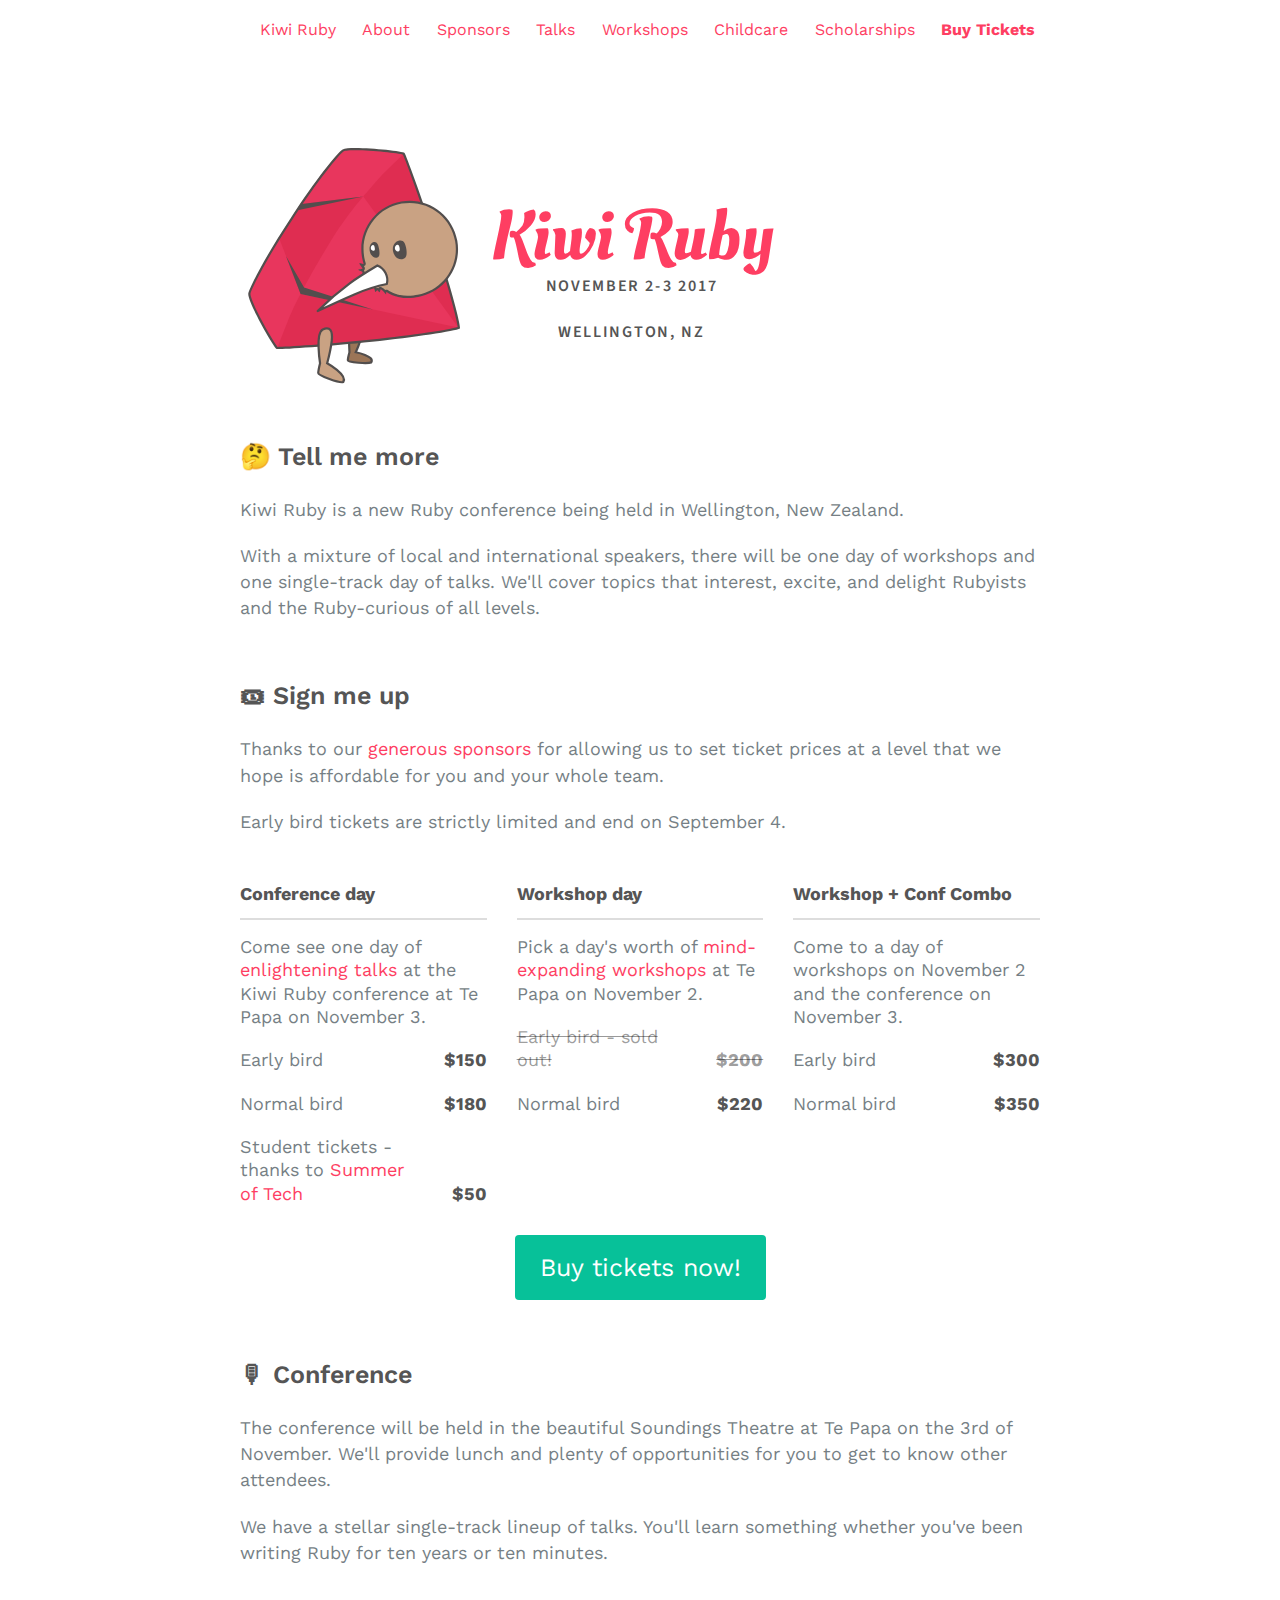
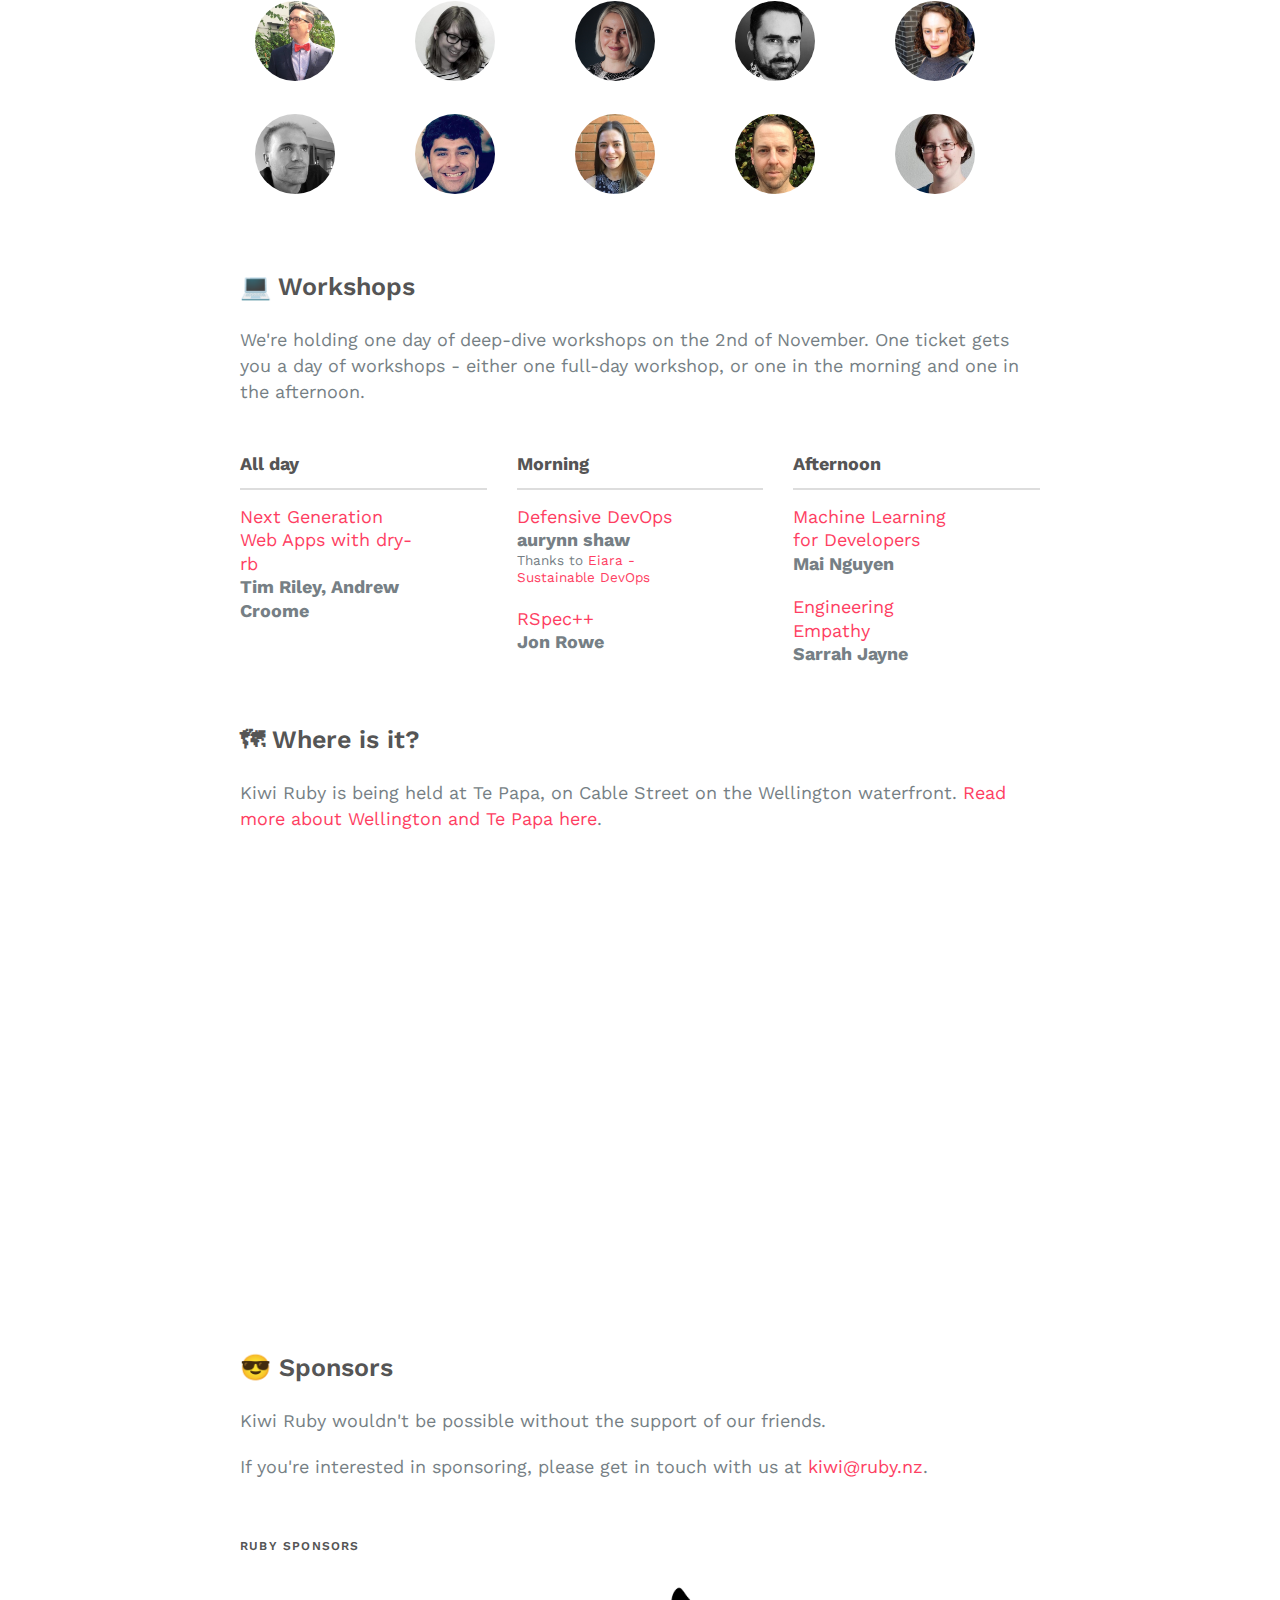
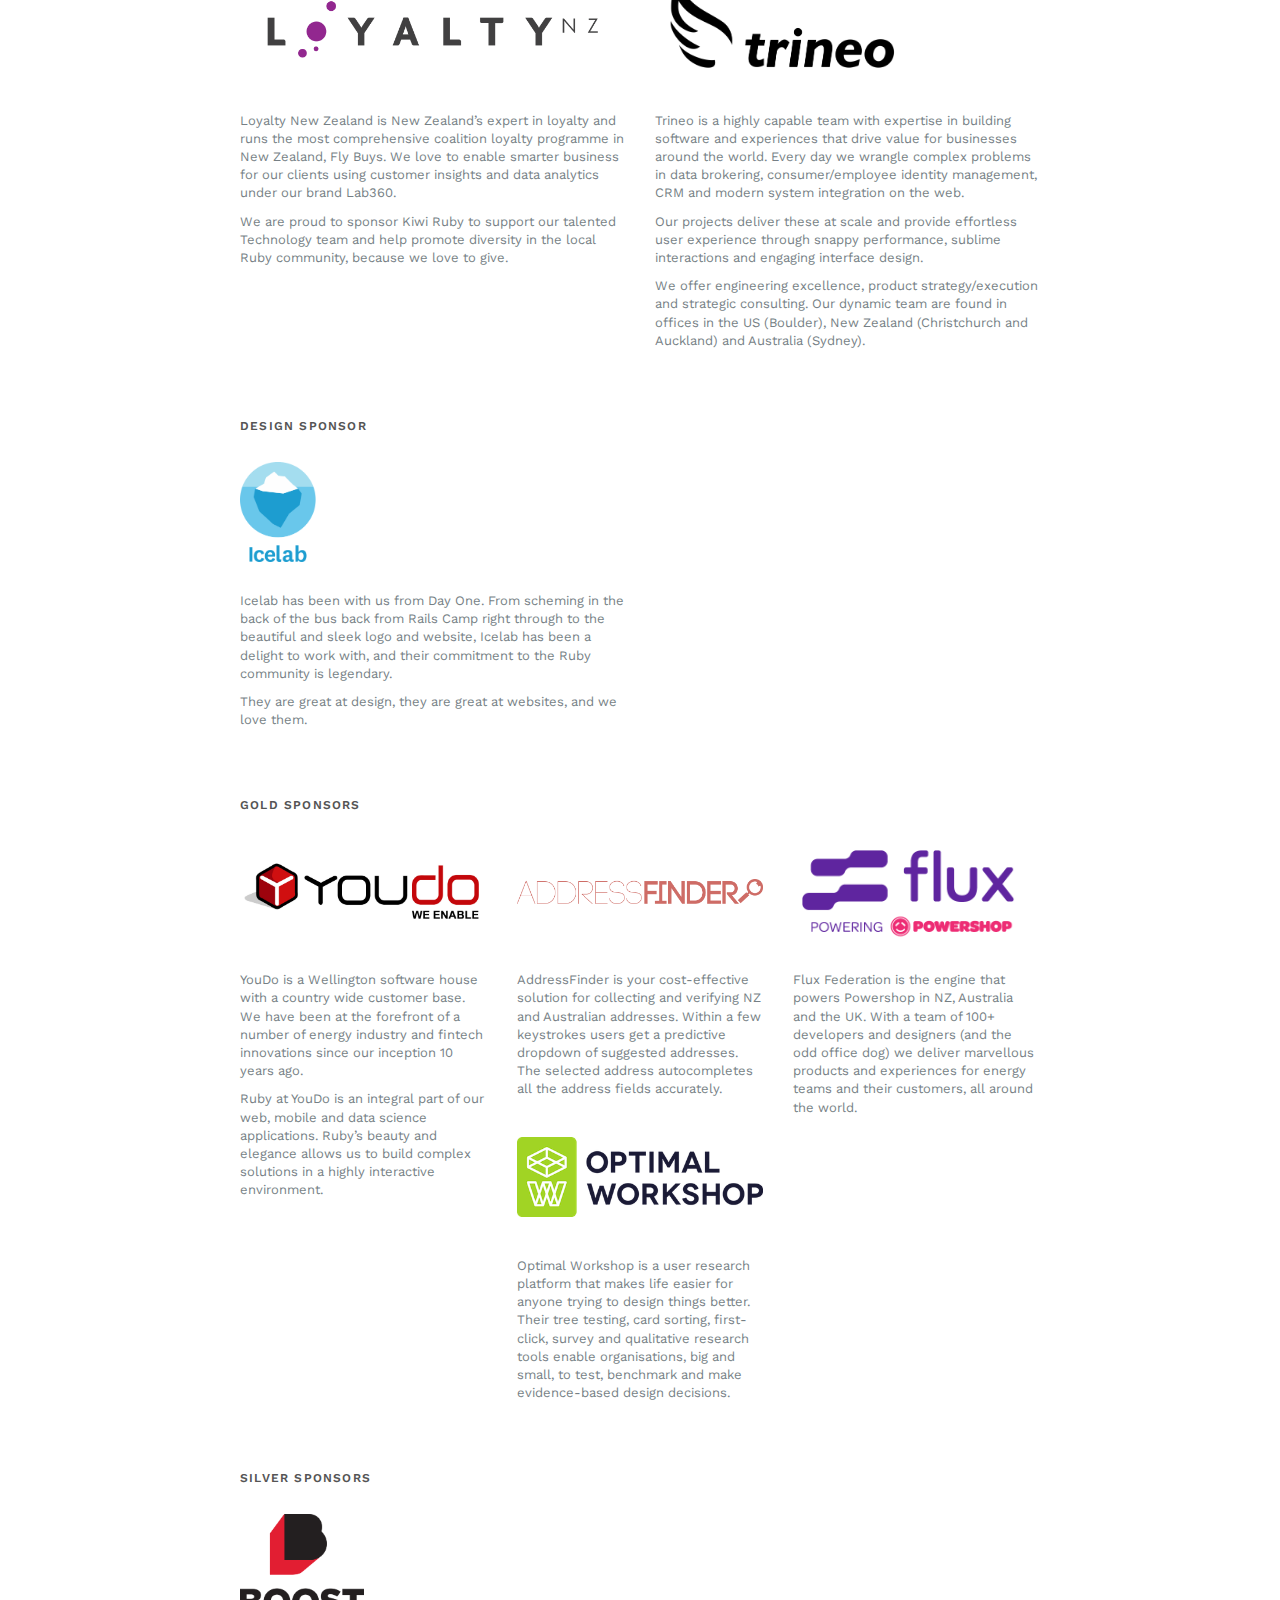
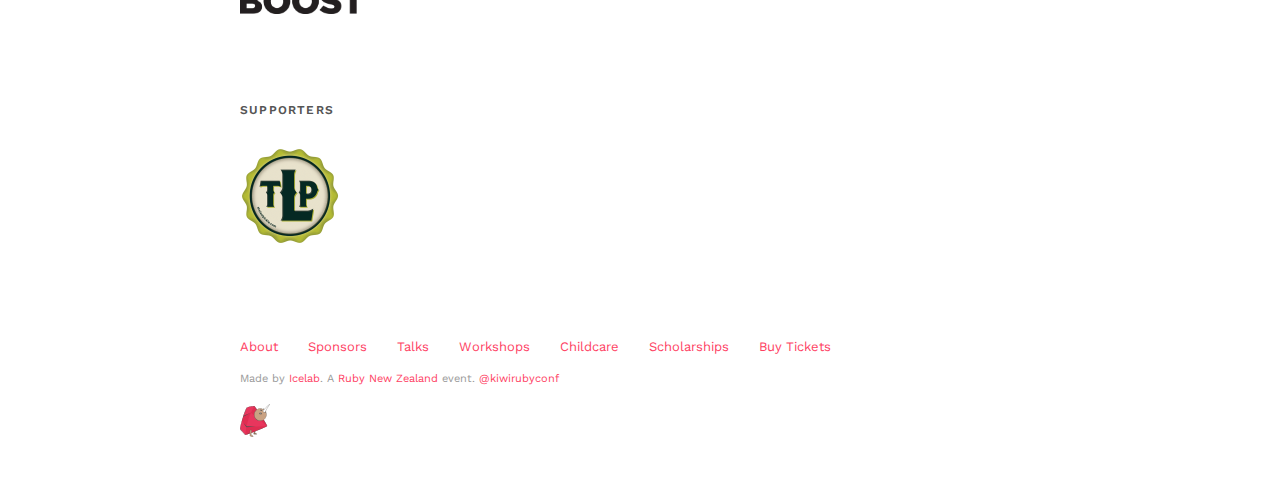
==== commit 9837c031: "Automated commit at 2017-08-10 03:12:05 UTC by middleman-deploy 2.0.0-alpha" ====
--- a/index.html
+++ b/index.html
@@ -5,4 +5,4 @@
 })(window,document,'script','https://www.google-analytics.com/analytics.js','ga');
 
 ga('create', 'UA-98197426-1', 'auto');
-ga('send', 'pageview');</script><title>Home — Kiwi Ruby</title><title>Kiwi Ruby</title><meta content="Kiwi Ruby is a new Ruby conference being held in Wellington, New Zealand in November 2017. It will be very good." name="description" property="og:description" /><meta content="http://kiwi.ruby.nz/images/opengraph-image.png" property="og:image" /><meta content="500" property="og:image:height" /><meta content="955" property="og:image:width" /><link href="/assets/public.css" rel="stylesheet" type="text/css" /><link href="/images/favicon.png" rel="icon" sizes="32x32" type="image/png" /><script src="https://cdnjs.cloudflare.com/ajax/libs/jquery/3.2.1/jquery.min.js" type="text/javascript">></script><script async="" src="/assets/public.js"></script></head><body class="nav__room"><div class="nav--mobile__show"><i aria-hidden="true" class="fa fa-bars"></i><span>Menu</span></div><div class="nav nav--header"><ul class="nav__content"><li class="nav__item"><a href="/">Kiwi&nbsp;Ruby</a></li><li class="nav__item"><a href="/about">About</a></li><li class="nav__item"><a href="/#sponsors">Sponsors</a></li><li class="nav__item"><a href="/talks">Talks</a></li><li class="nav__item"><a href="/workshops">Workshops</a></li><li class="nav__item"><a href="/childcare">Childcare</a></li><li class="nav__item"><a href="/scholarships">Scholarships</a></li><li class="nav__item nav__item--highlighted"><a href="https://ti.to/kiwi-ruby/kiwi-ruby-2017">Buy Tickets</a></li></ul></div><div class="nav nav--mobile"><ul class="nav__content"><li class="nav__item"><a href="/">Kiwi&nbsp;Ruby</a></li><li class="nav__item"><a href="/about">About</a></li><li class="nav__item"><a href="/#sponsors">Sponsors</a></li><li class="nav__item"><a href="/talks">Talks</a></li><li class="nav__item"><a href="/workshops">Workshops</a></li><li class="nav__item"><a href="/childcare">Childcare</a></li><li class="nav__item"><a href="/scholarships">Scholarships</a></li><li class="nav__item nav__item--highlighted"><a href="https://ti.to/kiwi-ruby/kiwi-ruby-2017">Buy Tickets</a></li></ul></div><div class="mw-spacer"><div class="container"><section><div class="header"><div class="inner-wrapper"><div class="hero"><a class="hero__logo-wrapper" href="/"><img alt="Kiwi Ruby - New Zealand Ruby Conference 2017" class="hero__logo" src="./images/kiwiruby.svg" /></a><div class="hero__slogan"><span class="hero__hidden">Kiwi Ruby</span><br /><p class="hero__date">November 2-3 2017 </p><p class="hero__date">Wellington, NZ </p></div></div></div></div></section><section><div class="body-inner-wrapper__section" id="info"><h2>🤔 Tell me more</h2><p>Kiwi Ruby is a new Ruby conference being held in Wellington, New Zealand. </p><p>With a mixture of local and international speakers, there will be one day of workshops and one single-track day of talks. We'll cover topics that interest, excite, and delight Rubyists and the Ruby-curious of all levels. </p></div><div class="body-inner-wrapper__section" id="prices"><h2>🎟 Sign me up</h2><p>Thanks to our <a href="/#sponsors">generous sponsors</a> for allowing us to set ticket prices at a level that we hope is affordable for you and your whole team.</p><p>Early bird tickets are strictly limited and end on September 4.</p><div class="grid c-price-list"><div class="col-1-3 c-price-list__item"><span class="c-price-list__type">Conference day</span><p class="c-price-list__description">Come see one day of <a href='/talks'>enlightening talks</a> at the Kiwi Ruby conference at Te Papa on November 3.</p><div class="c-price-list__rate c-price-list__rate--active"><p>Early bird</p><span class="c-price-list__price">$150</span></div><div class="c-price-list__rate c-price-list__rate--active"><p>Normal bird</p><span class="c-price-list__price">$180</span></div><div class="c-price-list__rate c-price-list__rate--active"><p>Student tickets - thanks to <a href='https://www.summeroftech.co.nz'>Summer of Tech</a></p><span class="c-price-list__price">$50</span></div><div class="c-price-list__action-section"></div></div><div class="col-1-3 c-price-list__item"><span class="c-price-list__type">Workshop day</span><p class="c-price-list__description">Pick a day's worth of <a href='/workshops'>mind-expanding workshops</a> at Te Papa on November 2.</p><div class="c-price-list__rate c-price-list__rate--active"><p>Early bird</p><span class="c-price-list__price">$200</span></div><div class="c-price-list__rate c-price-list__rate--active"><p>Normal bird</p><span class="c-price-list__price">$220</span></div><div class="c-price-list__action-section"></div></div><div class="col-1-3 c-price-list__item"><span class="c-price-list__type">Workshop + Conf Combo</span><p class="c-price-list__description">Come to a day of workshops on November 2 and the conference on November 3.</p><div class="c-price-list__rate c-price-list__rate--active"><p>Early bird</p><span class="c-price-list__price">$300</span></div><div class="c-price-list__rate c-price-list__rate--active"><p>Normal bird</p><span class="c-price-list__price">$350</span></div><div class="c-price-list__action-section"></div></div></div><div class="h-centred"><a class="button button--big" href="https://ti.to/kiwi-ruby/kiwi-ruby-2017">Buy tickets now!</a></div></div><div class="body-inner-wrapper__section" id="conference"><h2>🎙 Conference</h2><p>The conference will be held in the beautiful Soundings Theatre at Te Papa on the 3rd of November. We'll provide lunch and plenty of opportunities for you to get to know other attendees.</p><p>We have a stellar single-track lineup of talks. You'll learn something whether you've been writing Ruby for ten years or ten minutes.</p><div class="c-short-list"><a class="c-short-list__link" href="/talks/#jeremy"><img alt="Jeremy Flores" class="c-short-list__avatar" src="/images/speaker-avatars/jeremy.jpeg" /></a><a class="c-short-list__link" href="/talks/#lena"><img alt="Lena Plaksina" class="c-short-list__avatar" src="/images/speaker-avatars/lena.jpeg" /></a><a class="c-short-list__link" href="/talks/#jojo"><img alt="Jojo Hall" class="c-short-list__avatar" src="/images/speaker-avatars/jojo.jpeg" /></a><a class="c-short-list__link" href="/talks/#eoin"><img alt="Eoin Kelly" class="c-short-list__avatar" src="/images/speaker-avatars/eoin.jpeg" /></a><a class="c-short-list__link" href="/talks/#eleanor"><img alt="Eleanor Kiefel Haggerty" class="c-short-list__avatar" src="/images/speaker-avatars/eleanor.jpeg" /></a><a class="c-short-list__link" href="/talks/#daniel"><img alt="Daniel Fone" class="c-short-list__avatar" src="/images/speaker-avatars/daniel.jpeg" /></a><a class="c-short-list__link" href="/talks/#graham"><img alt="Graham Jenson" class="c-short-list__avatar" src="/images/speaker-avatars/graham.jpeg" /></a><a class="c-short-list__link" href="/talks/#caitlin"><img alt="Caitlin Palmer-Bright" class="c-short-list__avatar" src="/images/speaker-avatars/caitlin.jpeg" /></a><a class="c-short-list__link" href="/talks/#mark"><img alt="Mark Rickerby" class="c-short-list__avatar" src="/images/speaker-avatars/mark.jpeg" /></a><a class="c-short-list__link" href="/talks/#amanda"><img alt="Amanda Wagener" class="c-short-list__avatar" src="/images/speaker-avatars/amanda.jpeg" /></a></div></div><div class="body-inner-wrapper__section" id="workshops"><h2>💻 Workshops</h2><p>We're holding one day of deep-dive workshops on the 2nd of November. One ticket gets you a day of workshops - either one full-day workshop, or one in the morning and one in the afternoon.</p><div class="grid c-price-list"><div class="col-1-3 c-price-list__item"><span class="c-price-list__type">All day</span><div class="c-price-list__rate"><p><a href="/workshops/#dry-rb">Next Generation Web Apps with dry-rb</a></p><p><strong>Tim Riley, Andrew Croome</strong></p></div></div><div class="col-1-3 c-price-list__item"><span class="c-price-list__type">Morning</span><div class="c-price-list__rate"><p><a href="/workshops/#defensive-devops">Defensive DevOps</a></p><p><strong>aurynn shaw</strong></p><p class="t-small">Thanks to <a href="http://www.eiara.nz">Eiara - Sustainable DevOps</a></p></div><div class="c-price-list__rate"><p><a href="/workshops/#rspec">RSpec++</a></p><p><strong>Jon Rowe</strong></p></div></div><div class="col-1-3 c-price-list__item"><span class="c-price-list__type">Afternoon</span><div class="c-price-list__rate"><p><a href="/workshops/#machine-learning">Machine Learning for Developers</a></p><p><strong>Mai Nguyen</strong></p></div><div class="c-price-list__rate"><p><a href="/workshops/#engineering-empathy">Engineering Empathy</a></p><p><strong>Sarrah Jayne</strong></p></div></div></div></div><div class="body-inner-wrapper__section"><h2>🗺 Where is it?</h2><p>Kiwi Ruby is being held at Te Papa, on Cable Street on the Wellington waterfront. <a href="/location">Read more about Wellington and Te Papa here</a>.</p><div class="c-responsive-map"><iframe width="450"       height="250"        frameborder="0"        style="border:0"        src="https://www.google.com/maps/embed/v1/place?key=AIzaSyDaFJR5kaMRyXO_-1alNS9BNbMHrLHVilk&q='Te Papa, Wellington, New Zealand'"        allowfullscreen> </iframe></div></div><div class="body-inner-wrapper__section" id="sponsors"><h2>😎 Sponsors</h2><p>Kiwi Ruby wouldn't be possible without the support of our friends.</p><p>If you're interested in sponsoring, please get in touch with us at <a href="mailto:kiwi@ruby.nz">kiwi@ruby.nz</a>.</p><div class="c-sponsor-group"></div><div class="c-sponsor-group"><h3>Ruby sponsors</h3><div class="c-sponsor-level c-sponsor-level--size-2"><div class="grid"><div class="c-sponsor col-1"><a class="c-sponsor__logo" href="https://www.loyalty.co.nz" target="_blank"><img alt="Loyalty" src="/images/sponsor-logos/loyalty.png" /></a><div class="c-sponsor__description"><p>Loyalty New Zealand is New Zealand’s expert in loyalty and runs the most comprehensive coalition loyalty programme in New Zealand, Fly Buys. We love to enable smarter business for our clients using customer insights and data analytics under our brand Lab360.</p><p>We are proud to sponsor Kiwi Ruby to support our talented Technology team and help promote diversity in the local Ruby community, because we love to give.</p></div></div><div class="c-sponsor col-1"><a class="c-sponsor__logo" href="https://www.trineo.co.nz" target="_blank"><img alt="Trineo" src="/images/sponsor-logos/trineo.png" /></a><div class="c-sponsor__description"><p>Trineo is a highly capable team with expertise in building software and experiences that drive value for businesses around the world. Every day we wrangle complex problems in data brokering, consumer/employee identity management, CRM and modern system integration on the web.</p><p>Our projects deliver these at scale and provide effortless user experience through snappy performance, sublime interactions and engaging interface design.</p><p>We offer engineering excellence, product strategy/execution and strategic consulting. Our dynamic team are found in offices in the US (Boulder), New Zealand (Christchurch and Auckland) and Australia (Sydney).</p></div></div></div></div></div><div class="c-sponsor-group"><h3>Design sponsor</h3><div class="c-sponsor-level c-sponsor-level--size-1"><div class="grid"><div class="c-sponsor col-1"><a class="c-sponsor__logo" href="https://www.icelab.com.au" target="_blank"><img alt="Icelab" src="/images/sponsor-logos/icelab.png" /></a><div class="c-sponsor__description"><p>Icelab has been with us from Day One. From scheming in the back of the bus back from Rails Camp right through to the beautiful and sleek logo and website, Icelab has been a delight to work with, and their commitment to the Ruby community is legendary.</p><p>They are great at design, they are great at websites, and we love them.</p></div></div></div></div></div><div class="c-sponsor-group"><h3>Gold sponsors</h3><div class="c-sponsor-level c-sponsor-level--size-3"><div class="grid"><div class="c-sponsor col-1"><a class="c-sponsor__logo" href="https://www.youdo.co.nz" target="_blank"><img alt="Youdo" src="/images/sponsor-logos/youdo.png" /></a><div class="c-sponsor__description"><p>YouDo is a Wellington software house with a country wide customer base.  We have been at the forefront of a number of energy industry and fintech innovations since our inception 10 years ago.</p><p>Ruby at YouDo is an integral part of our web, mobile and data science applications.  Ruby’s beauty and elegance allows us to build complex solutions in a highly interactive environment.</p></div></div><div class="c-sponsor col-1"><a class="c-sponsor__logo" href="http://blog.addressfinder.nz/post/162066941338/kiwi-ruby" target="_blank"><img alt="AddressFinder" src="/images/sponsor-logos/addressfinder.png" /></a><div class="c-sponsor__description"><p>AddressFinder is your cost-effective solution for collecting and verifying NZ and Australian addresses. Within a few keystrokes users get a predictive dropdown of suggested addresses. The selected address autocompletes all the address fields accurately.</p></div></div><div class="c-sponsor col-1"><a class="c-sponsor__logo" href="https://www.powershop.co.nz" target="_blank"><img alt="Flux Federation" src="/images/sponsor-logos/flux.png" /></a><div class="c-sponsor__description"><p>Flux Federation is the engine that powers Powershop in NZ, Australia and the UK. With a team of 100+ developers and designers (and the odd office dog) we deliver marvellous products and experiences for energy teams and their customers, all around the world.</p></div></div><div class="c-sponsor col-1"><a class="c-sponsor__logo" href="http://www.optimalworkshop.com" target="_blank"><img alt="Optimal Workshop" src="/images/sponsor-logos/optimal.png" /></a><div class="c-sponsor__description"><p>Optimal Workshop is a user research platform that makes life easier for anyone trying to design things better. Their tree testing, card sorting, first-click, survey and qualitative research tools enable organisations, big and small, to test, benchmark and make evidence-based design decisions.</p></div></div></div></div></div><div class="c-sponsor-group"><h3>Silver sponsors</h3><div class="c-sponsor-level c-sponsor-level--size-4"><div class="grid"><div class="c-sponsor col-1"><a class="c-sponsor__logo" href="https://www.boost.co.nz" target="_blank"><img alt="Boost" src="/images/sponsor-logos/boost-tall.png" /></a></div></div></div></div><div class="c-sponsor-group"><h3>Supporters</h3><div class="c-sponsor-level c-sponsor-level--size-5"><div class="grid"><div class="c-sponsor col-1"><a class="c-sponsor__logo" href="http://thelastpickle.com/" target="_blank"><img alt="The Last Pickle" src="/images/sponsor-logos/the-last-pickle.png" /></a></div></div></div></div><div class="c-sponsor-group"></div><div class="c-sponsor-group"></div><div class="c-sponsor-group"></div></div></section><section><div class="footer"><div class="footer-nav nav--footer"><ul class="footer-nav__list"><li class="footer-nav__list-item"><a href="/about">About</a></li><li class="footer-nav__list-item"><a href="/#sponsors">Sponsors</a></li><li class="footer-nav__list-item"><a href="/talks">Talks</a></li><li class="footer-nav__list-item"><a href="/workshops">Workshops</a></li><li class="footer-nav__list-item"><a href="/childcare">Childcare</a></li><li class="footer-nav__list-item"><a href="/scholarships">Scholarships</a></li><li class="footer-nav__list-item"><a href="https://ti.to/kiwi-ruby/kiwi-ruby-2017">Buy Tickets</a></li></ul></div><div class="footer__credit">Made by <a href="http://icelab.com.au">Icelab</a>. A <a href="http://www.ruby.nz">Ruby New Zealand</a>&nbsp;event. <a href="https://twitter.com/KiwiRubyConf">@kiwirubyconf</a></div><a class="footer__birb" href="#top"><img alt="NZ Rubyconf 2017 mascot" src="/images/gembirb-up.svg" width="30" /></a></div></section></div></div></body></html>+ga('send', 'pageview');</script><title>Home — Kiwi Ruby</title><title>Kiwi Ruby</title><meta content="Kiwi Ruby is a new Ruby conference being held in Wellington, New Zealand in November 2017. It will be very good." name="description" property="og:description" /><meta content="http://kiwi.ruby.nz/images/opengraph-image.png" property="og:image" /><meta content="500" property="og:image:height" /><meta content="955" property="og:image:width" /><link href="/assets/public.css" rel="stylesheet" type="text/css" /><link href="/images/favicon.png" rel="icon" sizes="32x32" type="image/png" /><script src="https://cdnjs.cloudflare.com/ajax/libs/jquery/3.2.1/jquery.min.js" type="text/javascript">></script><script async="" src="/assets/public.js"></script></head><body class="nav__room"><div class="nav--mobile__show"><i aria-hidden="true" class="fa fa-bars"></i><span>Menu</span></div><div class="nav nav--header"><ul class="nav__content"><li class="nav__item"><a href="/">Kiwi&nbsp;Ruby</a></li><li class="nav__item"><a href="/about">About</a></li><li class="nav__item"><a href="/#sponsors">Sponsors</a></li><li class="nav__item"><a href="/talks">Talks</a></li><li class="nav__item"><a href="/workshops">Workshops</a></li><li class="nav__item"><a href="/childcare">Childcare</a></li><li class="nav__item"><a href="/scholarships">Scholarships</a></li><li class="nav__item nav__item--highlighted"><a href="https://ti.to/kiwi-ruby/kiwi-ruby-2017">Buy Tickets</a></li></ul></div><div class="nav nav--mobile"><ul class="nav__content"><li class="nav__item"><a href="/">Kiwi&nbsp;Ruby</a></li><li class="nav__item"><a href="/about">About</a></li><li class="nav__item"><a href="/#sponsors">Sponsors</a></li><li class="nav__item"><a href="/talks">Talks</a></li><li class="nav__item"><a href="/workshops">Workshops</a></li><li class="nav__item"><a href="/childcare">Childcare</a></li><li class="nav__item"><a href="/scholarships">Scholarships</a></li><li class="nav__item nav__item--highlighted"><a href="https://ti.to/kiwi-ruby/kiwi-ruby-2017">Buy Tickets</a></li></ul></div><div class="mw-spacer"><div class="container"><section><div class="header"><div class="inner-wrapper"><div class="hero"><a class="hero__logo-wrapper" href="/"><img alt="Kiwi Ruby - New Zealand Ruby Conference 2017" class="hero__logo" src="./images/kiwiruby.svg" /></a><div class="hero__slogan"><span class="hero__hidden">Kiwi Ruby</span><br /><p class="hero__date">November 2-3 2017 </p><p class="hero__date">Wellington, NZ </p></div></div></div></div></section><section><div class="body-inner-wrapper__section" id="info"><h2>🤔 Tell me more</h2><p>Kiwi Ruby is a new Ruby conference being held in Wellington, New Zealand. </p><p>With a mixture of local and international speakers, there will be one day of workshops and one single-track day of talks. We'll cover topics that interest, excite, and delight Rubyists and the Ruby-curious of all levels. </p></div><div class="body-inner-wrapper__section" id="prices"><h2>🎟 Sign me up</h2><p>Thanks to our <a href="/#sponsors">generous sponsors</a> for allowing us to set ticket prices at a level that we hope is affordable for you and your whole team.</p><p>Early bird tickets are strictly limited and end on September 4.</p><div class="grid c-price-list"><div class="col-1-3 c-price-list__item"><span class="c-price-list__type">Conference day</span><p class="c-price-list__description">Come see one day of <a href='/talks'>enlightening talks</a> at the Kiwi Ruby conference at Te Papa on November 3.</p><div class="c-price-list__rate c-price-list__rate--active"><p>Early bird</p><span class="c-price-list__price">$150</span></div><div class="c-price-list__rate c-price-list__rate--active"><p>Normal bird</p><span class="c-price-list__price">$180</span></div><div class="c-price-list__rate c-price-list__rate--active"><p>Student tickets - thanks to <a href='https://www.summeroftech.co.nz'>Summer of Tech</a></p><span class="c-price-list__price">$50</span></div><div class="c-price-list__action-section"></div></div><div class="col-1-3 c-price-list__item"><span class="c-price-list__type">Workshop day</span><p class="c-price-list__description">Pick a day's worth of <a href='/workshops'>mind-expanding workshops</a> at Te Papa on November 2.</p><div class="c-price-list__rate c-price-list__rate--sold-out"><p>Early bird - sold out!</p><span class="c-price-list__price">$200</span></div><div class="c-price-list__rate c-price-list__rate--active"><p>Normal bird</p><span class="c-price-list__price">$220</span></div><div class="c-price-list__action-section"></div></div><div class="col-1-3 c-price-list__item"><span class="c-price-list__type">Workshop + Conf Combo</span><p class="c-price-list__description">Come to a day of workshops on November 2 and the conference on November 3.</p><div class="c-price-list__rate c-price-list__rate--active"><p>Early bird</p><span class="c-price-list__price">$300</span></div><div class="c-price-list__rate c-price-list__rate--active"><p>Normal bird</p><span class="c-price-list__price">$350</span></div><div class="c-price-list__action-section"></div></div></div><div class="h-centred"><a class="button button--big" href="https://ti.to/kiwi-ruby/kiwi-ruby-2017">Buy tickets now!</a></div></div><div class="body-inner-wrapper__section" id="conference"><h2>🎙 Conference</h2><p>The conference will be held in the beautiful Soundings Theatre at Te Papa on the 3rd of November. We'll provide lunch and plenty of opportunities for you to get to know other attendees.</p><p>We have a stellar single-track lineup of talks. You'll learn something whether you've been writing Ruby for ten years or ten minutes.</p><div class="c-short-list"><a class="c-short-list__link" href="/talks/#jeremy"><img alt="Jeremy Flores" class="c-short-list__avatar" src="/images/speaker-avatars/jeremy.jpeg" /></a><a class="c-short-list__link" href="/talks/#lena"><img alt="Lena Plaksina" class="c-short-list__avatar" src="/images/speaker-avatars/lena.jpeg" /></a><a class="c-short-list__link" href="/talks/#jojo"><img alt="Jojo Hall" class="c-short-list__avatar" src="/images/speaker-avatars/jojo.jpeg" /></a><a class="c-short-list__link" href="/talks/#eoin"><img alt="Eoin Kelly" class="c-short-list__avatar" src="/images/speaker-avatars/eoin.jpeg" /></a><a class="c-short-list__link" href="/talks/#eleanor"><img alt="Eleanor Kiefel Haggerty" class="c-short-list__avatar" src="/images/speaker-avatars/eleanor.jpeg" /></a><a class="c-short-list__link" href="/talks/#daniel"><img alt="Daniel Fone" class="c-short-list__avatar" src="/images/speaker-avatars/daniel.jpeg" /></a><a class="c-short-list__link" href="/talks/#graham"><img alt="Graham Jenson" class="c-short-list__avatar" src="/images/speaker-avatars/graham.jpeg" /></a><a class="c-short-list__link" href="/talks/#caitlin"><img alt="Caitlin Palmer-Bright" class="c-short-list__avatar" src="/images/speaker-avatars/caitlin.jpeg" /></a><a class="c-short-list__link" href="/talks/#mark"><img alt="Mark Rickerby" class="c-short-list__avatar" src="/images/speaker-avatars/mark.jpeg" /></a><a class="c-short-list__link" href="/talks/#amanda"><img alt="Amanda Wagener" class="c-short-list__avatar" src="/images/speaker-avatars/amanda.jpeg" /></a></div></div><div class="body-inner-wrapper__section" id="workshops"><h2>💻 Workshops</h2><p>We're holding one day of deep-dive workshops on the 2nd of November. One ticket gets you a day of workshops - either one full-day workshop, or one in the morning and one in the afternoon.</p><div class="grid c-price-list"><div class="col-1-3 c-price-list__item"><span class="c-price-list__type">All day</span><div class="c-price-list__rate"><p><a href="/workshops/#dry-rb">Next Generation Web Apps with dry-rb</a></p><p><strong>Tim Riley, Andrew Croome</strong></p></div></div><div class="col-1-3 c-price-list__item"><span class="c-price-list__type">Morning</span><div class="c-price-list__rate"><p><a href="/workshops/#defensive-devops">Defensive DevOps</a></p><p><strong>aurynn shaw</strong></p><p class="t-small">Thanks to <a href="http://www.eiara.nz">Eiara - Sustainable DevOps</a></p></div><div class="c-price-list__rate"><p><a href="/workshops/#rspec">RSpec++</a></p><p><strong>Jon Rowe</strong></p></div></div><div class="col-1-3 c-price-list__item"><span class="c-price-list__type">Afternoon</span><div class="c-price-list__rate"><p><a href="/workshops/#machine-learning">Machine Learning for Developers</a></p><p><strong>Mai Nguyen</strong></p></div><div class="c-price-list__rate"><p><a href="/workshops/#engineering-empathy">Engineering Empathy</a></p><p><strong>Sarrah Jayne</strong></p></div></div></div></div><div class="body-inner-wrapper__section"><h2>🗺 Where is it?</h2><p>Kiwi Ruby is being held at Te Papa, on Cable Street on the Wellington waterfront. <a href="/location">Read more about Wellington and Te Papa here</a>.</p><div class="c-responsive-map"><iframe width="450"       height="250"        frameborder="0"        style="border:0"        src="https://www.google.com/maps/embed/v1/place?key=AIzaSyDaFJR5kaMRyXO_-1alNS9BNbMHrLHVilk&q='Te Papa, Wellington, New Zealand'"        allowfullscreen> </iframe></div></div><div class="body-inner-wrapper__section" id="sponsors"><h2>😎 Sponsors</h2><p>Kiwi Ruby wouldn't be possible without the support of our friends.</p><p>If you're interested in sponsoring, please get in touch with us at <a href="mailto:kiwi@ruby.nz">kiwi@ruby.nz</a>.</p><div class="c-sponsor-group"></div><div class="c-sponsor-group"><h3>Ruby sponsors</h3><div class="c-sponsor-level c-sponsor-level--size-2"><div class="grid"><div class="c-sponsor col-1"><a class="c-sponsor__logo" href="https://www.loyalty.co.nz" target="_blank"><img alt="Loyalty" src="/images/sponsor-logos/loyalty.png" /></a><div class="c-sponsor__description"><p>Loyalty New Zealand is New Zealand’s expert in loyalty and runs the most comprehensive coalition loyalty programme in New Zealand, Fly Buys. We love to enable smarter business for our clients using customer insights and data analytics under our brand Lab360.</p><p>We are proud to sponsor Kiwi Ruby to support our talented Technology team and help promote diversity in the local Ruby community, because we love to give.</p></div></div><div class="c-sponsor col-1"><a class="c-sponsor__logo" href="https://www.trineo.co.nz" target="_blank"><img alt="Trineo" src="/images/sponsor-logos/trineo.png" /></a><div class="c-sponsor__description"><p>Trineo is a highly capable team with expertise in building software and experiences that drive value for businesses around the world. Every day we wrangle complex problems in data brokering, consumer/employee identity management, CRM and modern system integration on the web.</p><p>Our projects deliver these at scale and provide effortless user experience through snappy performance, sublime interactions and engaging interface design.</p><p>We offer engineering excellence, product strategy/execution and strategic consulting. Our dynamic team are found in offices in the US (Boulder), New Zealand (Christchurch and Auckland) and Australia (Sydney).</p></div></div></div></div></div><div class="c-sponsor-group"><h3>Design sponsor</h3><div class="c-sponsor-level c-sponsor-level--size-1"><div class="grid"><div class="c-sponsor col-1"><a class="c-sponsor__logo" href="https://www.icelab.com.au" target="_blank"><img alt="Icelab" src="/images/sponsor-logos/icelab.png" /></a><div class="c-sponsor__description"><p>Icelab has been with us from Day One. From scheming in the back of the bus back from Rails Camp right through to the beautiful and sleek logo and website, Icelab has been a delight to work with, and their commitment to the Ruby community is legendary.</p><p>They are great at design, they are great at websites, and we love them.</p></div></div></div></div></div><div class="c-sponsor-group"><h3>Gold sponsors</h3><div class="c-sponsor-level c-sponsor-level--size-3"><div class="grid"><div class="c-sponsor col-1"><a class="c-sponsor__logo" href="https://www.youdo.co.nz" target="_blank"><img alt="Youdo" src="/images/sponsor-logos/youdo.png" /></a><div class="c-sponsor__description"><p>YouDo is a Wellington software house with a country wide customer base.  We have been at the forefront of a number of energy industry and fintech innovations since our inception 10 years ago.</p><p>Ruby at YouDo is an integral part of our web, mobile and data science applications.  Ruby’s beauty and elegance allows us to build complex solutions in a highly interactive environment.</p></div></div><div class="c-sponsor col-1"><a class="c-sponsor__logo" href="http://blog.addressfinder.nz/post/162066941338/kiwi-ruby" target="_blank"><img alt="AddressFinder" src="/images/sponsor-logos/addressfinder.png" /></a><div class="c-sponsor__description"><p>AddressFinder is your cost-effective solution for collecting and verifying NZ and Australian addresses. Within a few keystrokes users get a predictive dropdown of suggested addresses. The selected address autocompletes all the address fields accurately.</p></div></div><div class="c-sponsor col-1"><a class="c-sponsor__logo" href="https://www.powershop.co.nz" target="_blank"><img alt="Flux Federation" src="/images/sponsor-logos/flux.png" /></a><div class="c-sponsor__description"><p>Flux Federation is the engine that powers Powershop in NZ, Australia and the UK. With a team of 100+ developers and designers (and the odd office dog) we deliver marvellous products and experiences for energy teams and their customers, all around the world.</p></div></div><div class="c-sponsor col-1"><a class="c-sponsor__logo" href="http://www.optimalworkshop.com" target="_blank"><img alt="Optimal Workshop" src="/images/sponsor-logos/optimal.png" /></a><div class="c-sponsor__description"><p>Optimal Workshop is a user research platform that makes life easier for anyone trying to design things better. Their tree testing, card sorting, first-click, survey and qualitative research tools enable organisations, big and small, to test, benchmark and make evidence-based design decisions.</p></div></div></div></div></div><div class="c-sponsor-group"><h3>Silver sponsors</h3><div class="c-sponsor-level c-sponsor-level--size-4"><div class="grid"><div class="c-sponsor col-1"><a class="c-sponsor__logo" href="https://www.boost.co.nz" target="_blank"><img alt="Boost" src="/images/sponsor-logos/boost-tall.png" /></a></div></div></div></div><div class="c-sponsor-group"><h3>Supporters</h3><div class="c-sponsor-level c-sponsor-level--size-5"><div class="grid"><div class="c-sponsor col-1"><a class="c-sponsor__logo" href="http://thelastpickle.com/" target="_blank"><img alt="The Last Pickle" src="/images/sponsor-logos/the-last-pickle.png" /></a></div></div></div></div><div class="c-sponsor-group"></div><div class="c-sponsor-group"></div><div class="c-sponsor-group"></div></div></section><section><div class="footer"><div class="footer-nav nav--footer"><ul class="footer-nav__list"><li class="footer-nav__list-item"><a href="/about">About</a></li><li class="footer-nav__list-item"><a href="/#sponsors">Sponsors</a></li><li class="footer-nav__list-item"><a href="/talks">Talks</a></li><li class="footer-nav__list-item"><a href="/workshops">Workshops</a></li><li class="footer-nav__list-item"><a href="/childcare">Childcare</a></li><li class="footer-nav__list-item"><a href="/scholarships">Scholarships</a></li><li class="footer-nav__list-item"><a href="https://ti.to/kiwi-ruby/kiwi-ruby-2017">Buy Tickets</a></li></ul></div><div class="footer__credit">Made by <a href="http://icelab.com.au">Icelab</a>. A <a href="http://www.ruby.nz">Ruby New Zealand</a>&nbsp;event. <a href="https://twitter.com/KiwiRubyConf">@kiwirubyconf</a></div><a class="footer__birb" href="#top"><img alt="NZ Rubyconf 2017 mascot" src="/images/gembirb-up.svg" width="30" /></a></div></section></div></div></body></html>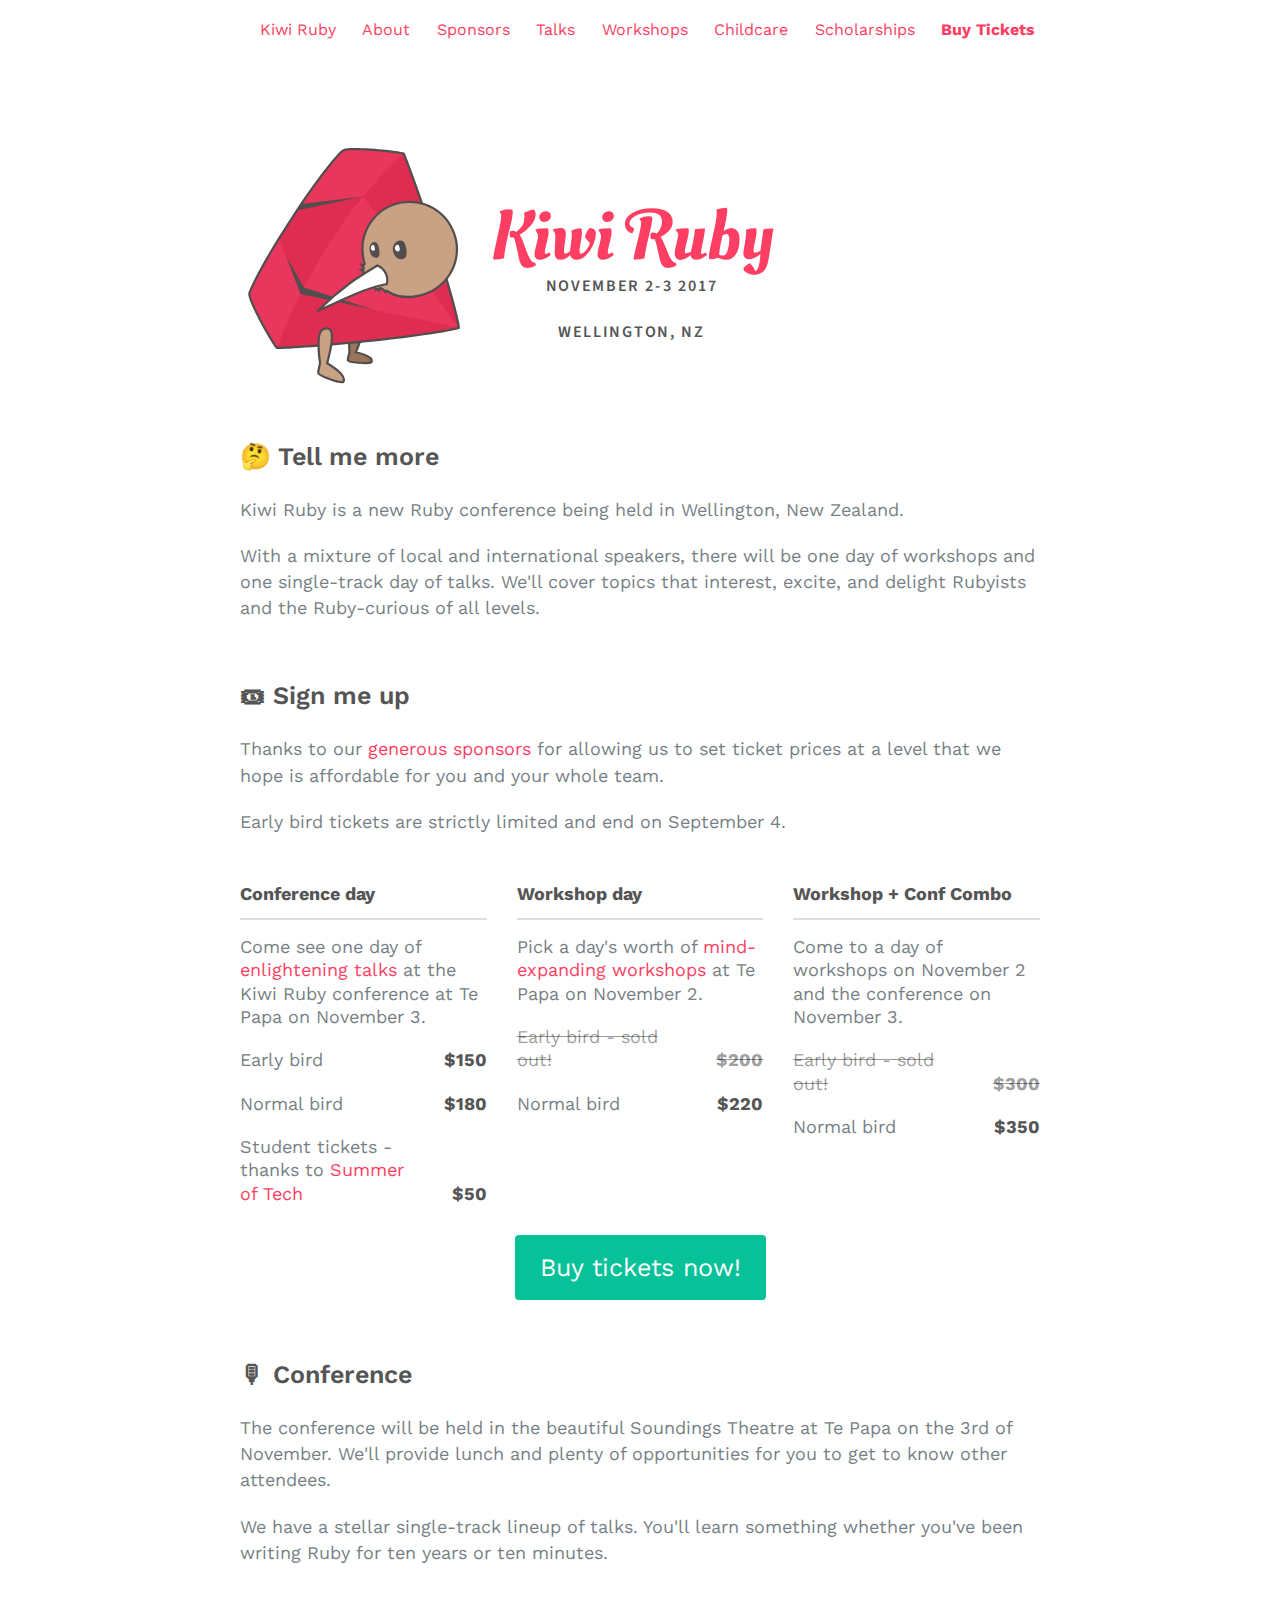
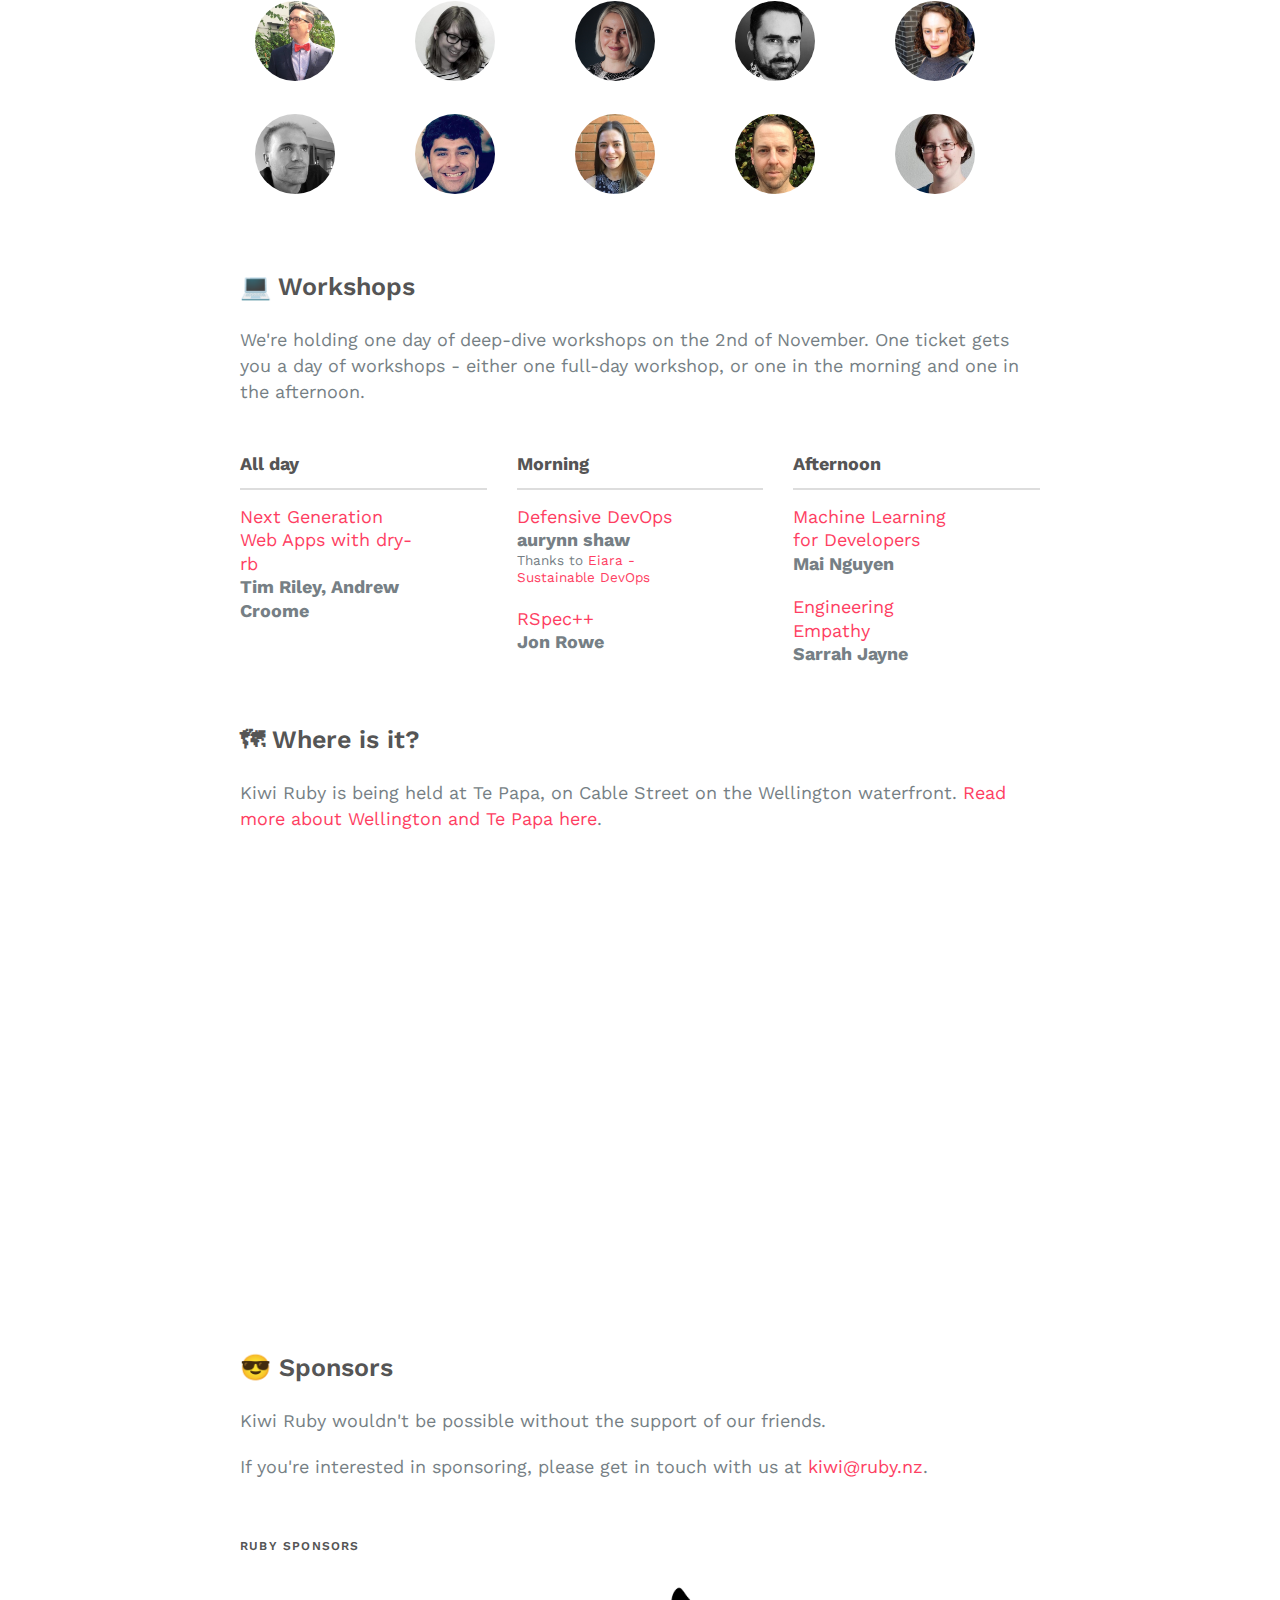
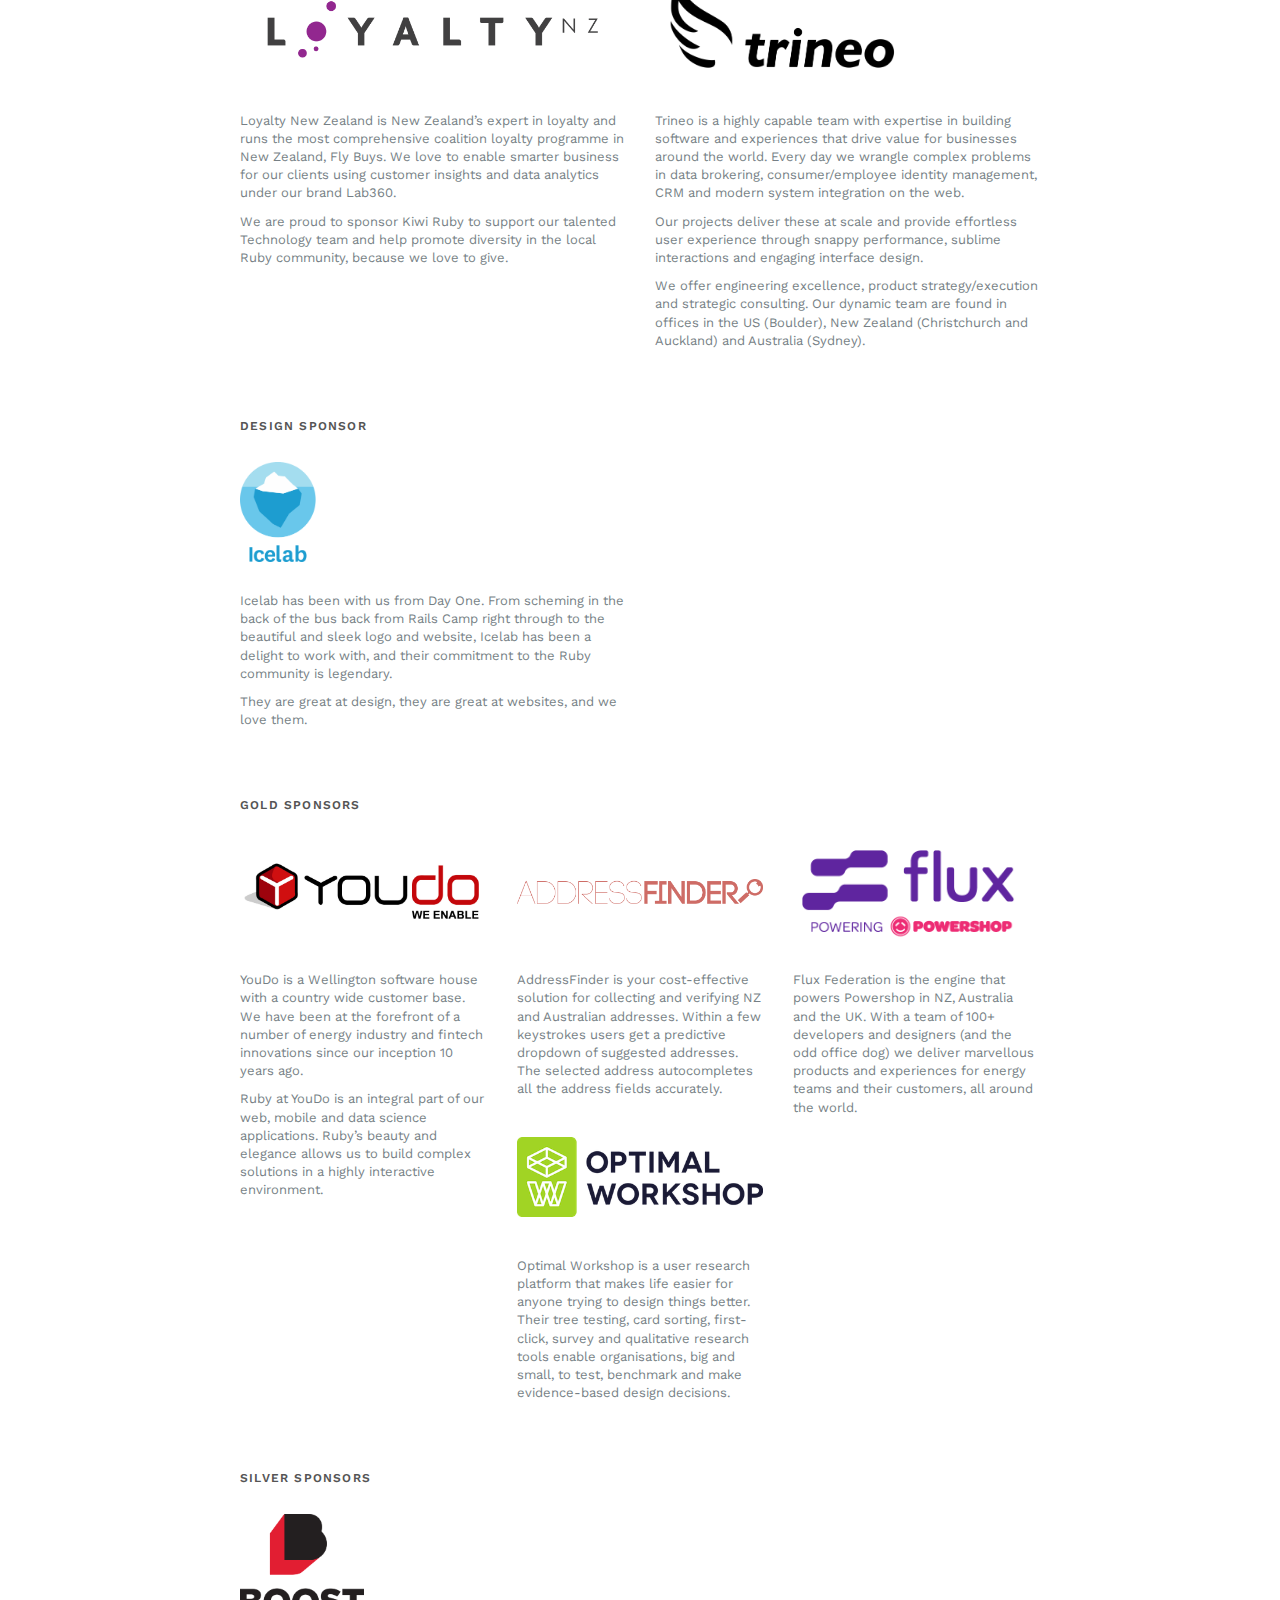
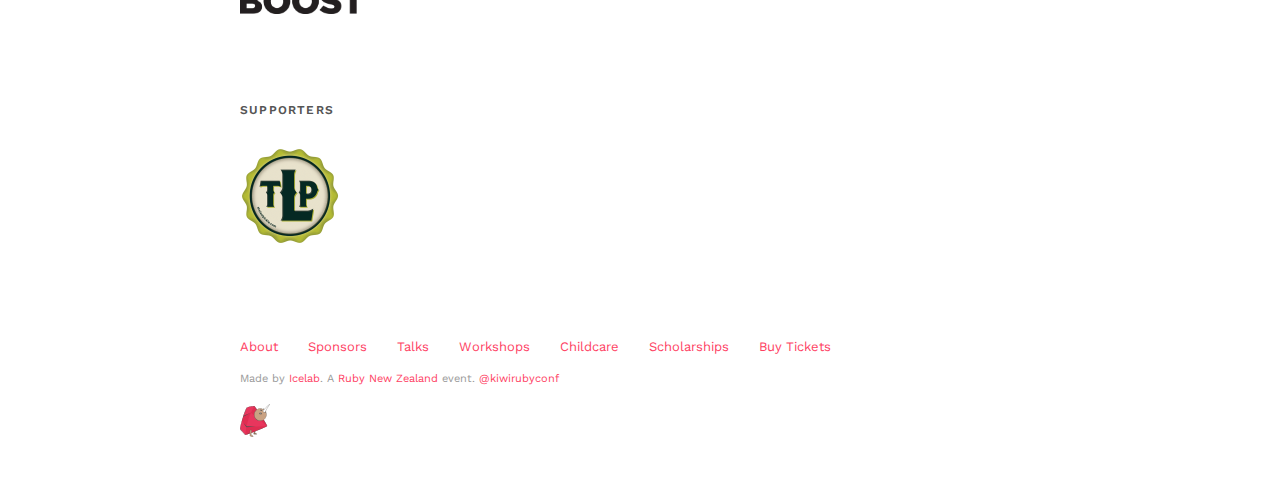
==== commit c1c328ba: "Automated commit at 2017-08-10 04:43:37 UTC by middleman-deploy 2.0.0-alpha" ====
--- a/index.html
+++ b/index.html
@@ -5,4 +5,4 @@
 })(window,document,'script','https://www.google-analytics.com/analytics.js','ga');
 
 ga('create', 'UA-98197426-1', 'auto');
-ga('send', 'pageview');</script><title>Home — Kiwi Ruby</title><title>Kiwi Ruby</title><meta content="Kiwi Ruby is a new Ruby conference being held in Wellington, New Zealand in November 2017. It will be very good." name="description" property="og:description" /><meta content="http://kiwi.ruby.nz/images/opengraph-image.png" property="og:image" /><meta content="500" property="og:image:height" /><meta content="955" property="og:image:width" /><link href="/assets/public.css" rel="stylesheet" type="text/css" /><link href="/images/favicon.png" rel="icon" sizes="32x32" type="image/png" /><script src="https://cdnjs.cloudflare.com/ajax/libs/jquery/3.2.1/jquery.min.js" type="text/javascript">></script><script async="" src="/assets/public.js"></script></head><body class="nav__room"><div class="nav--mobile__show"><i aria-hidden="true" class="fa fa-bars"></i><span>Menu</span></div><div class="nav nav--header"><ul class="nav__content"><li class="nav__item"><a href="/">Kiwi&nbsp;Ruby</a></li><li class="nav__item"><a href="/about">About</a></li><li class="nav__item"><a href="/#sponsors">Sponsors</a></li><li class="nav__item"><a href="/talks">Talks</a></li><li class="nav__item"><a href="/workshops">Workshops</a></li><li class="nav__item"><a href="/childcare">Childcare</a></li><li class="nav__item"><a href="/scholarships">Scholarships</a></li><li class="nav__item nav__item--highlighted"><a href="https://ti.to/kiwi-ruby/kiwi-ruby-2017">Buy Tickets</a></li></ul></div><div class="nav nav--mobile"><ul class="nav__content"><li class="nav__item"><a href="/">Kiwi&nbsp;Ruby</a></li><li class="nav__item"><a href="/about">About</a></li><li class="nav__item"><a href="/#sponsors">Sponsors</a></li><li class="nav__item"><a href="/talks">Talks</a></li><li class="nav__item"><a href="/workshops">Workshops</a></li><li class="nav__item"><a href="/childcare">Childcare</a></li><li class="nav__item"><a href="/scholarships">Scholarships</a></li><li class="nav__item nav__item--highlighted"><a href="https://ti.to/kiwi-ruby/kiwi-ruby-2017">Buy Tickets</a></li></ul></div><div class="mw-spacer"><div class="container"><section><div class="header"><div class="inner-wrapper"><div class="hero"><a class="hero__logo-wrapper" href="/"><img alt="Kiwi Ruby - New Zealand Ruby Conference 2017" class="hero__logo" src="./images/kiwiruby.svg" /></a><div class="hero__slogan"><span class="hero__hidden">Kiwi Ruby</span><br /><p class="hero__date">November 2-3 2017 </p><p class="hero__date">Wellington, NZ </p></div></div></div></div></section><section><div class="body-inner-wrapper__section" id="info"><h2>🤔 Tell me more</h2><p>Kiwi Ruby is a new Ruby conference being held in Wellington, New Zealand. </p><p>With a mixture of local and international speakers, there will be one day of workshops and one single-track day of talks. We'll cover topics that interest, excite, and delight Rubyists and the Ruby-curious of all levels. </p></div><div class="body-inner-wrapper__section" id="prices"><h2>🎟 Sign me up</h2><p>Thanks to our <a href="/#sponsors">generous sponsors</a> for allowing us to set ticket prices at a level that we hope is affordable for you and your whole team.</p><p>Early bird tickets are strictly limited and end on September 4.</p><div class="grid c-price-list"><div class="col-1-3 c-price-list__item"><span class="c-price-list__type">Conference day</span><p class="c-price-list__description">Come see one day of <a href='/talks'>enlightening talks</a> at the Kiwi Ruby conference at Te Papa on November 3.</p><div class="c-price-list__rate c-price-list__rate--active"><p>Early bird</p><span class="c-price-list__price">$150</span></div><div class="c-price-list__rate c-price-list__rate--active"><p>Normal bird</p><span class="c-price-list__price">$180</span></div><div class="c-price-list__rate c-price-list__rate--active"><p>Student tickets - thanks to <a href='https://www.summeroftech.co.nz'>Summer of Tech</a></p><span class="c-price-list__price">$50</span></div><div class="c-price-list__action-section"></div></div><div class="col-1-3 c-price-list__item"><span class="c-price-list__type">Workshop day</span><p class="c-price-list__description">Pick a day's worth of <a href='/workshops'>mind-expanding workshops</a> at Te Papa on November 2.</p><div class="c-price-list__rate c-price-list__rate--sold-out"><p>Early bird - sold out!</p><span class="c-price-list__price">$200</span></div><div class="c-price-list__rate c-price-list__rate--active"><p>Normal bird</p><span class="c-price-list__price">$220</span></div><div class="c-price-list__action-section"></div></div><div class="col-1-3 c-price-list__item"><span class="c-price-list__type">Workshop + Conf Combo</span><p class="c-price-list__description">Come to a day of workshops on November 2 and the conference on November 3.</p><div class="c-price-list__rate c-price-list__rate--active"><p>Early bird</p><span class="c-price-list__price">$300</span></div><div class="c-price-list__rate c-price-list__rate--active"><p>Normal bird</p><span class="c-price-list__price">$350</span></div><div class="c-price-list__action-section"></div></div></div><div class="h-centred"><a class="button button--big" href="https://ti.to/kiwi-ruby/kiwi-ruby-2017">Buy tickets now!</a></div></div><div class="body-inner-wrapper__section" id="conference"><h2>🎙 Conference</h2><p>The conference will be held in the beautiful Soundings Theatre at Te Papa on the 3rd of November. We'll provide lunch and plenty of opportunities for you to get to know other attendees.</p><p>We have a stellar single-track lineup of talks. You'll learn something whether you've been writing Ruby for ten years or ten minutes.</p><div class="c-short-list"><a class="c-short-list__link" href="/talks/#jeremy"><img alt="Jeremy Flores" class="c-short-list__avatar" src="/images/speaker-avatars/jeremy.jpeg" /></a><a class="c-short-list__link" href="/talks/#lena"><img alt="Lena Plaksina" class="c-short-list__avatar" src="/images/speaker-avatars/lena.jpeg" /></a><a class="c-short-list__link" href="/talks/#jojo"><img alt="Jojo Hall" class="c-short-list__avatar" src="/images/speaker-avatars/jojo.jpeg" /></a><a class="c-short-list__link" href="/talks/#eoin"><img alt="Eoin Kelly" class="c-short-list__avatar" src="/images/speaker-avatars/eoin.jpeg" /></a><a class="c-short-list__link" href="/talks/#eleanor"><img alt="Eleanor Kiefel Haggerty" class="c-short-list__avatar" src="/images/speaker-avatars/eleanor.jpeg" /></a><a class="c-short-list__link" href="/talks/#daniel"><img alt="Daniel Fone" class="c-short-list__avatar" src="/images/speaker-avatars/daniel.jpeg" /></a><a class="c-short-list__link" href="/talks/#graham"><img alt="Graham Jenson" class="c-short-list__avatar" src="/images/speaker-avatars/graham.jpeg" /></a><a class="c-short-list__link" href="/talks/#caitlin"><img alt="Caitlin Palmer-Bright" class="c-short-list__avatar" src="/images/speaker-avatars/caitlin.jpeg" /></a><a class="c-short-list__link" href="/talks/#mark"><img alt="Mark Rickerby" class="c-short-list__avatar" src="/images/speaker-avatars/mark.jpeg" /></a><a class="c-short-list__link" href="/talks/#amanda"><img alt="Amanda Wagener" class="c-short-list__avatar" src="/images/speaker-avatars/amanda.jpeg" /></a></div></div><div class="body-inner-wrapper__section" id="workshops"><h2>💻 Workshops</h2><p>We're holding one day of deep-dive workshops on the 2nd of November. One ticket gets you a day of workshops - either one full-day workshop, or one in the morning and one in the afternoon.</p><div class="grid c-price-list"><div class="col-1-3 c-price-list__item"><span class="c-price-list__type">All day</span><div class="c-price-list__rate"><p><a href="/workshops/#dry-rb">Next Generation Web Apps with dry-rb</a></p><p><strong>Tim Riley, Andrew Croome</strong></p></div></div><div class="col-1-3 c-price-list__item"><span class="c-price-list__type">Morning</span><div class="c-price-list__rate"><p><a href="/workshops/#defensive-devops">Defensive DevOps</a></p><p><strong>aurynn shaw</strong></p><p class="t-small">Thanks to <a href="http://www.eiara.nz">Eiara - Sustainable DevOps</a></p></div><div class="c-price-list__rate"><p><a href="/workshops/#rspec">RSpec++</a></p><p><strong>Jon Rowe</strong></p></div></div><div class="col-1-3 c-price-list__item"><span class="c-price-list__type">Afternoon</span><div class="c-price-list__rate"><p><a href="/workshops/#machine-learning">Machine Learning for Developers</a></p><p><strong>Mai Nguyen</strong></p></div><div class="c-price-list__rate"><p><a href="/workshops/#engineering-empathy">Engineering Empathy</a></p><p><strong>Sarrah Jayne</strong></p></div></div></div></div><div class="body-inner-wrapper__section"><h2>🗺 Where is it?</h2><p>Kiwi Ruby is being held at Te Papa, on Cable Street on the Wellington waterfront. <a href="/location">Read more about Wellington and Te Papa here</a>.</p><div class="c-responsive-map"><iframe width="450"       height="250"        frameborder="0"        style="border:0"        src="https://www.google.com/maps/embed/v1/place?key=AIzaSyDaFJR5kaMRyXO_-1alNS9BNbMHrLHVilk&q='Te Papa, Wellington, New Zealand'"        allowfullscreen> </iframe></div></div><div class="body-inner-wrapper__section" id="sponsors"><h2>😎 Sponsors</h2><p>Kiwi Ruby wouldn't be possible without the support of our friends.</p><p>If you're interested in sponsoring, please get in touch with us at <a href="mailto:kiwi@ruby.nz">kiwi@ruby.nz</a>.</p><div class="c-sponsor-group"></div><div class="c-sponsor-group"><h3>Ruby sponsors</h3><div class="c-sponsor-level c-sponsor-level--size-2"><div class="grid"><div class="c-sponsor col-1"><a class="c-sponsor__logo" href="https://www.loyalty.co.nz" target="_blank"><img alt="Loyalty" src="/images/sponsor-logos/loyalty.png" /></a><div class="c-sponsor__description"><p>Loyalty New Zealand is New Zealand’s expert in loyalty and runs the most comprehensive coalition loyalty programme in New Zealand, Fly Buys. We love to enable smarter business for our clients using customer insights and data analytics under our brand Lab360.</p><p>We are proud to sponsor Kiwi Ruby to support our talented Technology team and help promote diversity in the local Ruby community, because we love to give.</p></div></div><div class="c-sponsor col-1"><a class="c-sponsor__logo" href="https://www.trineo.co.nz" target="_blank"><img alt="Trineo" src="/images/sponsor-logos/trineo.png" /></a><div class="c-sponsor__description"><p>Trineo is a highly capable team with expertise in building software and experiences that drive value for businesses around the world. Every day we wrangle complex problems in data brokering, consumer/employee identity management, CRM and modern system integration on the web.</p><p>Our projects deliver these at scale and provide effortless user experience through snappy performance, sublime interactions and engaging interface design.</p><p>We offer engineering excellence, product strategy/execution and strategic consulting. Our dynamic team are found in offices in the US (Boulder), New Zealand (Christchurch and Auckland) and Australia (Sydney).</p></div></div></div></div></div><div class="c-sponsor-group"><h3>Design sponsor</h3><div class="c-sponsor-level c-sponsor-level--size-1"><div class="grid"><div class="c-sponsor col-1"><a class="c-sponsor__logo" href="https://www.icelab.com.au" target="_blank"><img alt="Icelab" src="/images/sponsor-logos/icelab.png" /></a><div class="c-sponsor__description"><p>Icelab has been with us from Day One. From scheming in the back of the bus back from Rails Camp right through to the beautiful and sleek logo and website, Icelab has been a delight to work with, and their commitment to the Ruby community is legendary.</p><p>They are great at design, they are great at websites, and we love them.</p></div></div></div></div></div><div class="c-sponsor-group"><h3>Gold sponsors</h3><div class="c-sponsor-level c-sponsor-level--size-3"><div class="grid"><div class="c-sponsor col-1"><a class="c-sponsor__logo" href="https://www.youdo.co.nz" target="_blank"><img alt="Youdo" src="/images/sponsor-logos/youdo.png" /></a><div class="c-sponsor__description"><p>YouDo is a Wellington software house with a country wide customer base.  We have been at the forefront of a number of energy industry and fintech innovations since our inception 10 years ago.</p><p>Ruby at YouDo is an integral part of our web, mobile and data science applications.  Ruby’s beauty and elegance allows us to build complex solutions in a highly interactive environment.</p></div></div><div class="c-sponsor col-1"><a class="c-sponsor__logo" href="http://blog.addressfinder.nz/post/162066941338/kiwi-ruby" target="_blank"><img alt="AddressFinder" src="/images/sponsor-logos/addressfinder.png" /></a><div class="c-sponsor__description"><p>AddressFinder is your cost-effective solution for collecting and verifying NZ and Australian addresses. Within a few keystrokes users get a predictive dropdown of suggested addresses. The selected address autocompletes all the address fields accurately.</p></div></div><div class="c-sponsor col-1"><a class="c-sponsor__logo" href="https://www.powershop.co.nz" target="_blank"><img alt="Flux Federation" src="/images/sponsor-logos/flux.png" /></a><div class="c-sponsor__description"><p>Flux Federation is the engine that powers Powershop in NZ, Australia and the UK. With a team of 100+ developers and designers (and the odd office dog) we deliver marvellous products and experiences for energy teams and their customers, all around the world.</p></div></div><div class="c-sponsor col-1"><a class="c-sponsor__logo" href="http://www.optimalworkshop.com" target="_blank"><img alt="Optimal Workshop" src="/images/sponsor-logos/optimal.png" /></a><div class="c-sponsor__description"><p>Optimal Workshop is a user research platform that makes life easier for anyone trying to design things better. Their tree testing, card sorting, first-click, survey and qualitative research tools enable organisations, big and small, to test, benchmark and make evidence-based design decisions.</p></div></div></div></div></div><div class="c-sponsor-group"><h3>Silver sponsors</h3><div class="c-sponsor-level c-sponsor-level--size-4"><div class="grid"><div class="c-sponsor col-1"><a class="c-sponsor__logo" href="https://www.boost.co.nz" target="_blank"><img alt="Boost" src="/images/sponsor-logos/boost-tall.png" /></a></div></div></div></div><div class="c-sponsor-group"><h3>Supporters</h3><div class="c-sponsor-level c-sponsor-level--size-5"><div class="grid"><div class="c-sponsor col-1"><a class="c-sponsor__logo" href="http://thelastpickle.com/" target="_blank"><img alt="The Last Pickle" src="/images/sponsor-logos/the-last-pickle.png" /></a></div></div></div></div><div class="c-sponsor-group"></div><div class="c-sponsor-group"></div><div class="c-sponsor-group"></div></div></section><section><div class="footer"><div class="footer-nav nav--footer"><ul class="footer-nav__list"><li class="footer-nav__list-item"><a href="/about">About</a></li><li class="footer-nav__list-item"><a href="/#sponsors">Sponsors</a></li><li class="footer-nav__list-item"><a href="/talks">Talks</a></li><li class="footer-nav__list-item"><a href="/workshops">Workshops</a></li><li class="footer-nav__list-item"><a href="/childcare">Childcare</a></li><li class="footer-nav__list-item"><a href="/scholarships">Scholarships</a></li><li class="footer-nav__list-item"><a href="https://ti.to/kiwi-ruby/kiwi-ruby-2017">Buy Tickets</a></li></ul></div><div class="footer__credit">Made by <a href="http://icelab.com.au">Icelab</a>. A <a href="http://www.ruby.nz">Ruby New Zealand</a>&nbsp;event. <a href="https://twitter.com/KiwiRubyConf">@kiwirubyconf</a></div><a class="footer__birb" href="#top"><img alt="NZ Rubyconf 2017 mascot" src="/images/gembirb-up.svg" width="30" /></a></div></section></div></div></body></html>+ga('send', 'pageview');</script><title>Home — Kiwi Ruby</title><title>Kiwi Ruby</title><meta content="Kiwi Ruby is a new Ruby conference being held in Wellington, New Zealand in November 2017. It will be very good." name="description" property="og:description" /><meta content="http://kiwi.ruby.nz/images/opengraph-image.png" property="og:image" /><meta content="500" property="og:image:height" /><meta content="955" property="og:image:width" /><link href="/assets/public.css" rel="stylesheet" type="text/css" /><link href="/images/favicon.png" rel="icon" sizes="32x32" type="image/png" /><script src="https://cdnjs.cloudflare.com/ajax/libs/jquery/3.2.1/jquery.min.js" type="text/javascript">></script><script async="" src="/assets/public.js"></script></head><body class="nav__room"><div class="nav--mobile__show"><i aria-hidden="true" class="fa fa-bars"></i><span>Menu</span></div><div class="nav nav--header"><ul class="nav__content"><li class="nav__item"><a href="/">Kiwi&nbsp;Ruby</a></li><li class="nav__item"><a href="/about">About</a></li><li class="nav__item"><a href="/#sponsors">Sponsors</a></li><li class="nav__item"><a href="/talks">Talks</a></li><li class="nav__item"><a href="/workshops">Workshops</a></li><li class="nav__item"><a href="/childcare">Childcare</a></li><li class="nav__item"><a href="/scholarships">Scholarships</a></li><li class="nav__item nav__item--highlighted"><a href="https://ti.to/kiwi-ruby/kiwi-ruby-2017">Buy Tickets</a></li></ul></div><div class="nav nav--mobile"><ul class="nav__content"><li class="nav__item"><a href="/">Kiwi&nbsp;Ruby</a></li><li class="nav__item"><a href="/about">About</a></li><li class="nav__item"><a href="/#sponsors">Sponsors</a></li><li class="nav__item"><a href="/talks">Talks</a></li><li class="nav__item"><a href="/workshops">Workshops</a></li><li class="nav__item"><a href="/childcare">Childcare</a></li><li class="nav__item"><a href="/scholarships">Scholarships</a></li><li class="nav__item nav__item--highlighted"><a href="https://ti.to/kiwi-ruby/kiwi-ruby-2017">Buy Tickets</a></li></ul></div><div class="mw-spacer"><div class="container"><section><div class="header"><div class="inner-wrapper"><div class="hero"><a class="hero__logo-wrapper" href="/"><img alt="Kiwi Ruby - New Zealand Ruby Conference 2017" class="hero__logo" src="./images/kiwiruby.svg" /></a><div class="hero__slogan"><span class="hero__hidden">Kiwi Ruby</span><br /><p class="hero__date">November 2-3 2017 </p><p class="hero__date">Wellington, NZ </p></div></div></div></div></section><section><div class="body-inner-wrapper__section" id="info"><h2>🤔 Tell me more</h2><p>Kiwi Ruby is a new Ruby conference being held in Wellington, New Zealand. </p><p>With a mixture of local and international speakers, there will be one day of workshops and one single-track day of talks. We'll cover topics that interest, excite, and delight Rubyists and the Ruby-curious of all levels. </p></div><div class="body-inner-wrapper__section" id="prices"><h2>🎟 Sign me up</h2><p>Thanks to our <a href="/#sponsors">generous sponsors</a> for allowing us to set ticket prices at a level that we hope is affordable for you and your whole team.</p><p>Early bird tickets are strictly limited and end on September 4.</p><div class="grid c-price-list"><div class="col-1-3 c-price-list__item"><span class="c-price-list__type">Conference day</span><p class="c-price-list__description">Come see one day of <a href='/talks'>enlightening talks</a> at the Kiwi Ruby conference at Te Papa on November 3.</p><div class="c-price-list__rate c-price-list__rate--active"><p>Early bird</p><span class="c-price-list__price">$150</span></div><div class="c-price-list__rate c-price-list__rate--active"><p>Normal bird</p><span class="c-price-list__price">$180</span></div><div class="c-price-list__rate c-price-list__rate--active"><p>Student tickets - thanks to <a href='https://www.summeroftech.co.nz'>Summer of Tech</a></p><span class="c-price-list__price">$50</span></div><div class="c-price-list__action-section"></div></div><div class="col-1-3 c-price-list__item"><span class="c-price-list__type">Workshop day</span><p class="c-price-list__description">Pick a day's worth of <a href='/workshops'>mind-expanding workshops</a> at Te Papa on November 2.</p><div class="c-price-list__rate c-price-list__rate--sold-out"><p>Early bird - sold out!</p><span class="c-price-list__price">$200</span></div><div class="c-price-list__rate c-price-list__rate--active"><p>Normal bird</p><span class="c-price-list__price">$220</span></div><div class="c-price-list__action-section"></div></div><div class="col-1-3 c-price-list__item"><span class="c-price-list__type">Workshop + Conf Combo</span><p class="c-price-list__description">Come to a day of workshops on November 2 and the conference on November 3.</p><div class="c-price-list__rate c-price-list__rate--sold-out"><p>Early bird - sold out!</p><span class="c-price-list__price">$300</span></div><div class="c-price-list__rate c-price-list__rate--active"><p>Normal bird</p><span class="c-price-list__price">$350</span></div><div class="c-price-list__action-section"></div></div></div><div class="h-centred"><a class="button button--big" href="https://ti.to/kiwi-ruby/kiwi-ruby-2017">Buy tickets now!</a></div></div><div class="body-inner-wrapper__section" id="conference"><h2>🎙 Conference</h2><p>The conference will be held in the beautiful Soundings Theatre at Te Papa on the 3rd of November. We'll provide lunch and plenty of opportunities for you to get to know other attendees.</p><p>We have a stellar single-track lineup of talks. You'll learn something whether you've been writing Ruby for ten years or ten minutes.</p><div class="c-short-list"><a class="c-short-list__link" href="/talks/#jeremy"><img alt="Jeremy Flores" class="c-short-list__avatar" src="/images/speaker-avatars/jeremy.jpeg" /></a><a class="c-short-list__link" href="/talks/#lena"><img alt="Lena Plaksina" class="c-short-list__avatar" src="/images/speaker-avatars/lena.jpeg" /></a><a class="c-short-list__link" href="/talks/#jojo"><img alt="Jojo Hall" class="c-short-list__avatar" src="/images/speaker-avatars/jojo.jpeg" /></a><a class="c-short-list__link" href="/talks/#eoin"><img alt="Eoin Kelly" class="c-short-list__avatar" src="/images/speaker-avatars/eoin.jpeg" /></a><a class="c-short-list__link" href="/talks/#eleanor"><img alt="Eleanor Kiefel Haggerty" class="c-short-list__avatar" src="/images/speaker-avatars/eleanor.jpeg" /></a><a class="c-short-list__link" href="/talks/#daniel"><img alt="Daniel Fone" class="c-short-list__avatar" src="/images/speaker-avatars/daniel.jpeg" /></a><a class="c-short-list__link" href="/talks/#graham"><img alt="Graham Jenson" class="c-short-list__avatar" src="/images/speaker-avatars/graham.jpeg" /></a><a class="c-short-list__link" href="/talks/#caitlin"><img alt="Caitlin Palmer-Bright" class="c-short-list__avatar" src="/images/speaker-avatars/caitlin.jpeg" /></a><a class="c-short-list__link" href="/talks/#mark"><img alt="Mark Rickerby" class="c-short-list__avatar" src="/images/speaker-avatars/mark.jpeg" /></a><a class="c-short-list__link" href="/talks/#amanda"><img alt="Amanda Wagener" class="c-short-list__avatar" src="/images/speaker-avatars/amanda.jpeg" /></a></div></div><div class="body-inner-wrapper__section" id="workshops"><h2>💻 Workshops</h2><p>We're holding one day of deep-dive workshops on the 2nd of November. One ticket gets you a day of workshops - either one full-day workshop, or one in the morning and one in the afternoon.</p><div class="grid c-price-list"><div class="col-1-3 c-price-list__item"><span class="c-price-list__type">All day</span><div class="c-price-list__rate"><p><a href="/workshops/#dry-rb">Next Generation Web Apps with dry-rb</a></p><p><strong>Tim Riley, Andrew Croome</strong></p></div></div><div class="col-1-3 c-price-list__item"><span class="c-price-list__type">Morning</span><div class="c-price-list__rate"><p><a href="/workshops/#defensive-devops">Defensive DevOps</a></p><p><strong>aurynn shaw</strong></p><p class="t-small">Thanks to <a href="http://www.eiara.nz">Eiara - Sustainable DevOps</a></p></div><div class="c-price-list__rate"><p><a href="/workshops/#rspec">RSpec++</a></p><p><strong>Jon Rowe</strong></p></div></div><div class="col-1-3 c-price-list__item"><span class="c-price-list__type">Afternoon</span><div class="c-price-list__rate"><p><a href="/workshops/#machine-learning">Machine Learning for Developers</a></p><p><strong>Mai Nguyen</strong></p></div><div class="c-price-list__rate"><p><a href="/workshops/#engineering-empathy">Engineering Empathy</a></p><p><strong>Sarrah Jayne</strong></p></div></div></div></div><div class="body-inner-wrapper__section"><h2>🗺 Where is it?</h2><p>Kiwi Ruby is being held at Te Papa, on Cable Street on the Wellington waterfront. <a href="/location">Read more about Wellington and Te Papa here</a>.</p><div class="c-responsive-map"><iframe width="450"       height="250"        frameborder="0"        style="border:0"        src="https://www.google.com/maps/embed/v1/place?key=AIzaSyDaFJR5kaMRyXO_-1alNS9BNbMHrLHVilk&q='Te Papa, Wellington, New Zealand'"        allowfullscreen> </iframe></div></div><div class="body-inner-wrapper__section" id="sponsors"><h2>😎 Sponsors</h2><p>Kiwi Ruby wouldn't be possible without the support of our friends.</p><p>If you're interested in sponsoring, please get in touch with us at <a href="mailto:kiwi@ruby.nz">kiwi@ruby.nz</a>.</p><div class="c-sponsor-group"></div><div class="c-sponsor-group"><h3>Ruby sponsors</h3><div class="c-sponsor-level c-sponsor-level--size-2"><div class="grid"><div class="c-sponsor col-1"><a class="c-sponsor__logo" href="https://www.loyalty.co.nz" target="_blank"><img alt="Loyalty" src="/images/sponsor-logos/loyalty.png" /></a><div class="c-sponsor__description"><p>Loyalty New Zealand is New Zealand’s expert in loyalty and runs the most comprehensive coalition loyalty programme in New Zealand, Fly Buys. We love to enable smarter business for our clients using customer insights and data analytics under our brand Lab360.</p><p>We are proud to sponsor Kiwi Ruby to support our talented Technology team and help promote diversity in the local Ruby community, because we love to give.</p></div></div><div class="c-sponsor col-1"><a class="c-sponsor__logo" href="https://www.trineo.co.nz" target="_blank"><img alt="Trineo" src="/images/sponsor-logos/trineo.png" /></a><div class="c-sponsor__description"><p>Trineo is a highly capable team with expertise in building software and experiences that drive value for businesses around the world. Every day we wrangle complex problems in data brokering, consumer/employee identity management, CRM and modern system integration on the web.</p><p>Our projects deliver these at scale and provide effortless user experience through snappy performance, sublime interactions and engaging interface design.</p><p>We offer engineering excellence, product strategy/execution and strategic consulting. Our dynamic team are found in offices in the US (Boulder), New Zealand (Christchurch and Auckland) and Australia (Sydney).</p></div></div></div></div></div><div class="c-sponsor-group"><h3>Design sponsor</h3><div class="c-sponsor-level c-sponsor-level--size-1"><div class="grid"><div class="c-sponsor col-1"><a class="c-sponsor__logo" href="https://www.icelab.com.au" target="_blank"><img alt="Icelab" src="/images/sponsor-logos/icelab.png" /></a><div class="c-sponsor__description"><p>Icelab has been with us from Day One. From scheming in the back of the bus back from Rails Camp right through to the beautiful and sleek logo and website, Icelab has been a delight to work with, and their commitment to the Ruby community is legendary.</p><p>They are great at design, they are great at websites, and we love them.</p></div></div></div></div></div><div class="c-sponsor-group"><h3>Gold sponsors</h3><div class="c-sponsor-level c-sponsor-level--size-3"><div class="grid"><div class="c-sponsor col-1"><a class="c-sponsor__logo" href="https://www.youdo.co.nz" target="_blank"><img alt="Youdo" src="/images/sponsor-logos/youdo.png" /></a><div class="c-sponsor__description"><p>YouDo is a Wellington software house with a country wide customer base.  We have been at the forefront of a number of energy industry and fintech innovations since our inception 10 years ago.</p><p>Ruby at YouDo is an integral part of our web, mobile and data science applications.  Ruby’s beauty and elegance allows us to build complex solutions in a highly interactive environment.</p></div></div><div class="c-sponsor col-1"><a class="c-sponsor__logo" href="http://blog.addressfinder.nz/post/162066941338/kiwi-ruby" target="_blank"><img alt="AddressFinder" src="/images/sponsor-logos/addressfinder.png" /></a><div class="c-sponsor__description"><p>AddressFinder is your cost-effective solution for collecting and verifying NZ and Australian addresses. Within a few keystrokes users get a predictive dropdown of suggested addresses. The selected address autocompletes all the address fields accurately.</p></div></div><div class="c-sponsor col-1"><a class="c-sponsor__logo" href="https://www.powershop.co.nz" target="_blank"><img alt="Flux Federation" src="/images/sponsor-logos/flux.png" /></a><div class="c-sponsor__description"><p>Flux Federation is the engine that powers Powershop in NZ, Australia and the UK. With a team of 100+ developers and designers (and the odd office dog) we deliver marvellous products and experiences for energy teams and their customers, all around the world.</p></div></div><div class="c-sponsor col-1"><a class="c-sponsor__logo" href="http://www.optimalworkshop.com" target="_blank"><img alt="Optimal Workshop" src="/images/sponsor-logos/optimal.png" /></a><div class="c-sponsor__description"><p>Optimal Workshop is a user research platform that makes life easier for anyone trying to design things better. Their tree testing, card sorting, first-click, survey and qualitative research tools enable organisations, big and small, to test, benchmark and make evidence-based design decisions.</p></div></div></div></div></div><div class="c-sponsor-group"><h3>Silver sponsors</h3><div class="c-sponsor-level c-sponsor-level--size-4"><div class="grid"><div class="c-sponsor col-1"><a class="c-sponsor__logo" href="https://www.boost.co.nz" target="_blank"><img alt="Boost" src="/images/sponsor-logos/boost-tall.png" /></a></div></div></div></div><div class="c-sponsor-group"><h3>Supporters</h3><div class="c-sponsor-level c-sponsor-level--size-5"><div class="grid"><div class="c-sponsor col-1"><a class="c-sponsor__logo" href="http://thelastpickle.com/" target="_blank"><img alt="The Last Pickle" src="/images/sponsor-logos/the-last-pickle.png" /></a></div></div></div></div><div class="c-sponsor-group"></div><div class="c-sponsor-group"></div><div class="c-sponsor-group"></div></div></section><section><div class="footer"><div class="footer-nav nav--footer"><ul class="footer-nav__list"><li class="footer-nav__list-item"><a href="/about">About</a></li><li class="footer-nav__list-item"><a href="/#sponsors">Sponsors</a></li><li class="footer-nav__list-item"><a href="/talks">Talks</a></li><li class="footer-nav__list-item"><a href="/workshops">Workshops</a></li><li class="footer-nav__list-item"><a href="/childcare">Childcare</a></li><li class="footer-nav__list-item"><a href="/scholarships">Scholarships</a></li><li class="footer-nav__list-item"><a href="https://ti.to/kiwi-ruby/kiwi-ruby-2017">Buy Tickets</a></li></ul></div><div class="footer__credit">Made by <a href="http://icelab.com.au">Icelab</a>. A <a href="http://www.ruby.nz">Ruby New Zealand</a>&nbsp;event. <a href="https://twitter.com/KiwiRubyConf">@kiwirubyconf</a></div><a class="footer__birb" href="#top"><img alt="NZ Rubyconf 2017 mascot" src="/images/gembirb-up.svg" width="30" /></a></div></section></div></div></body></html>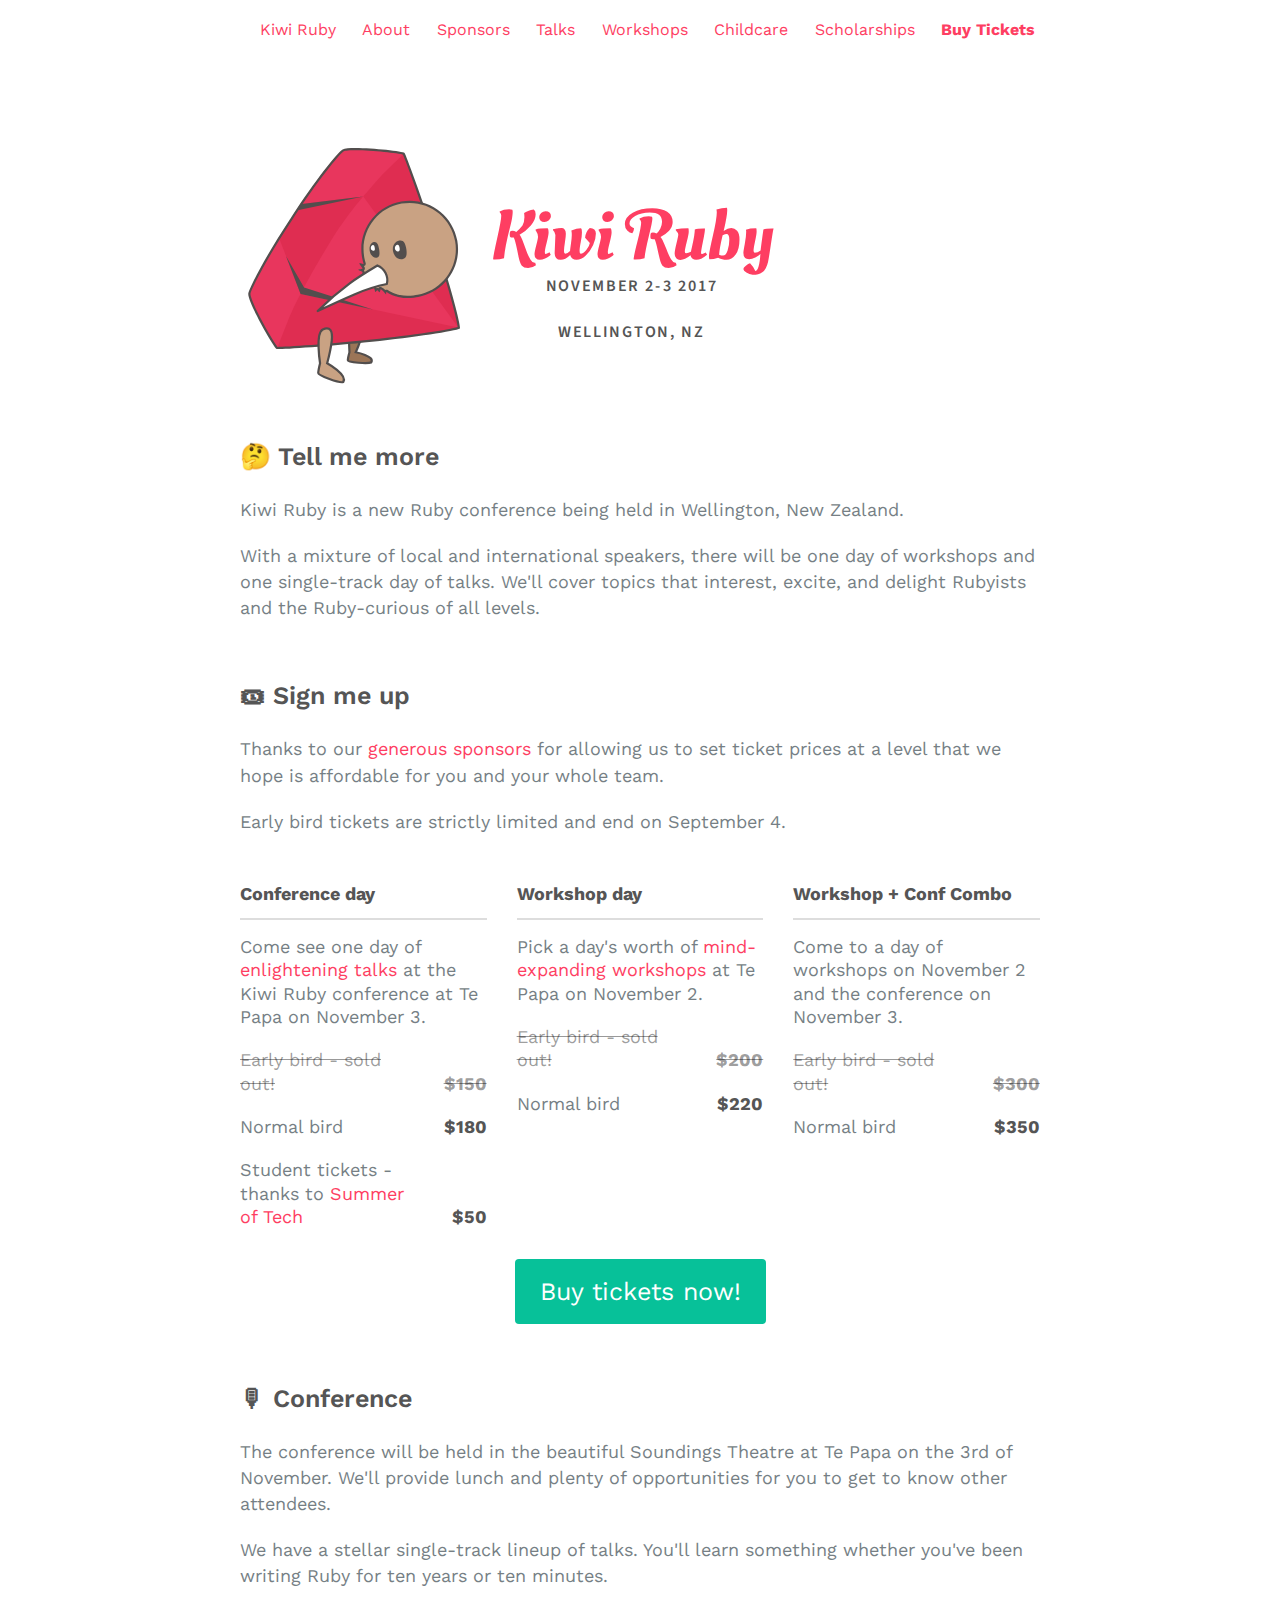
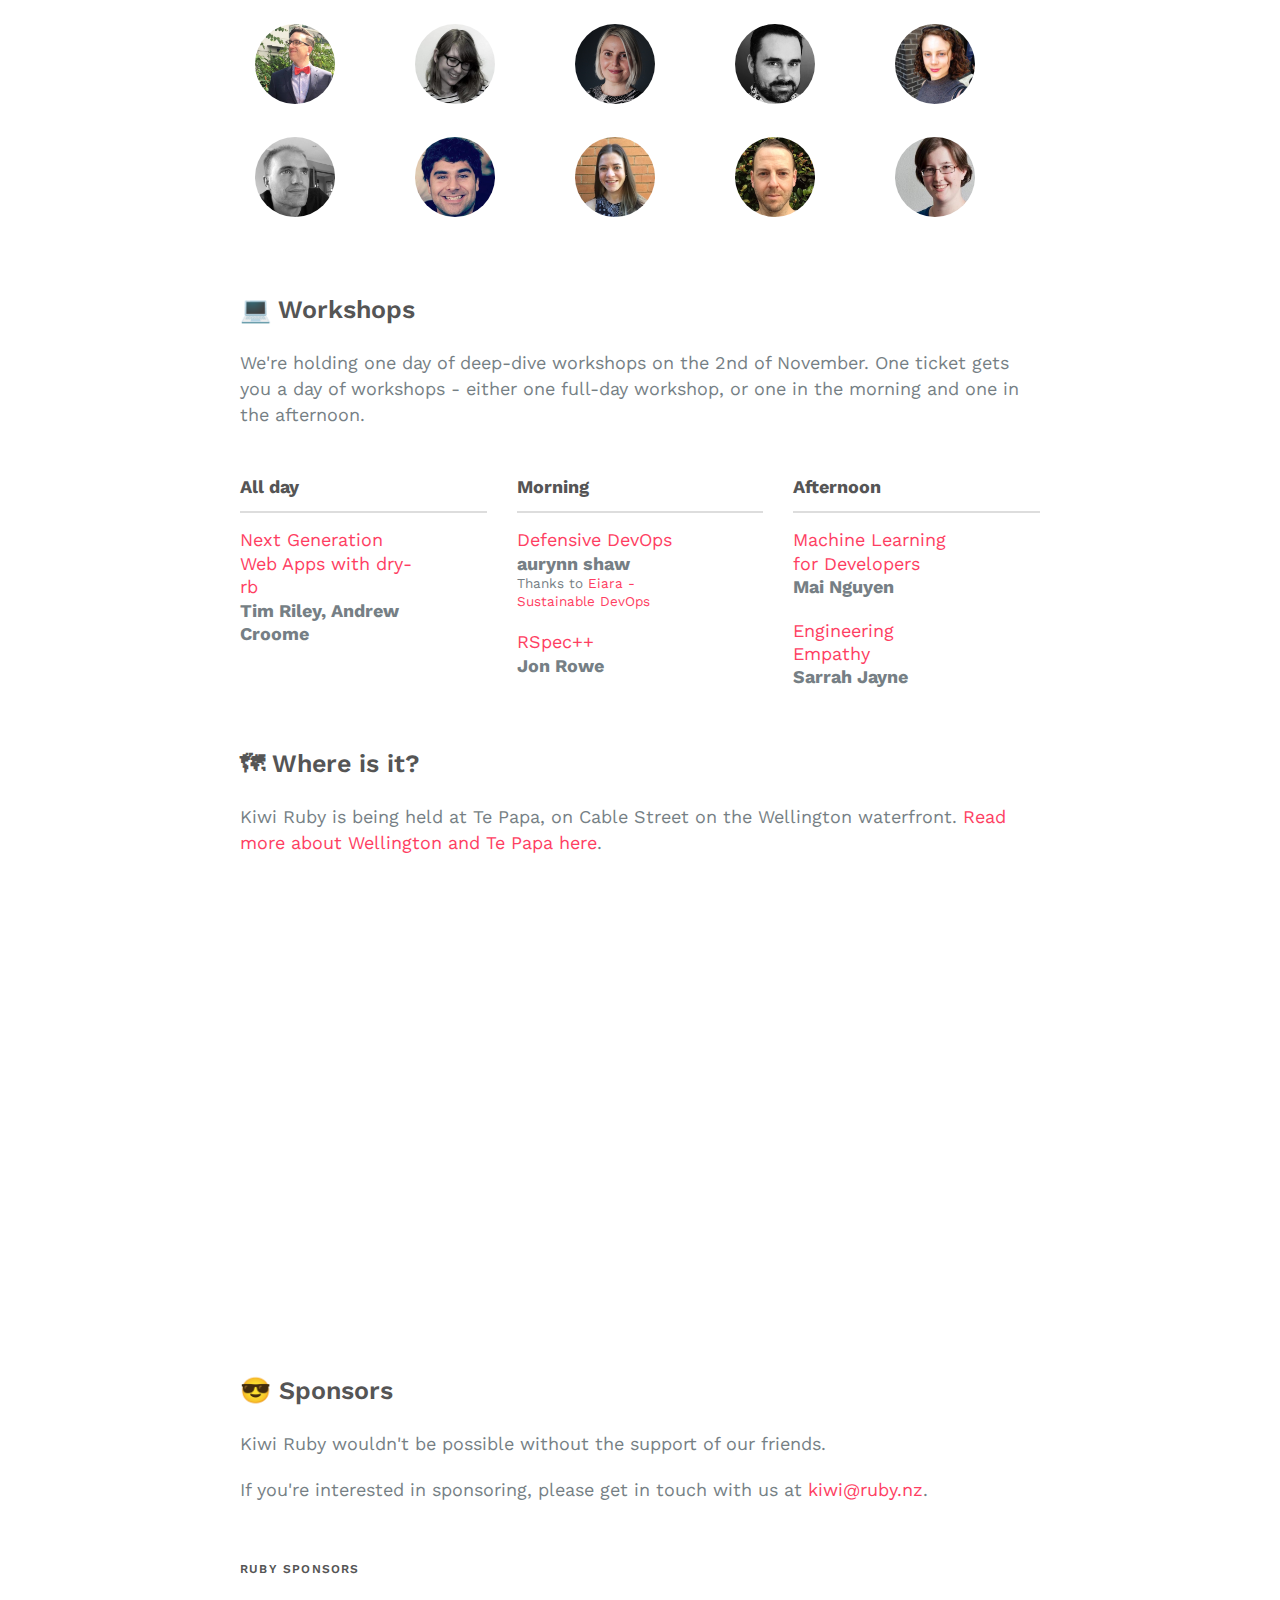
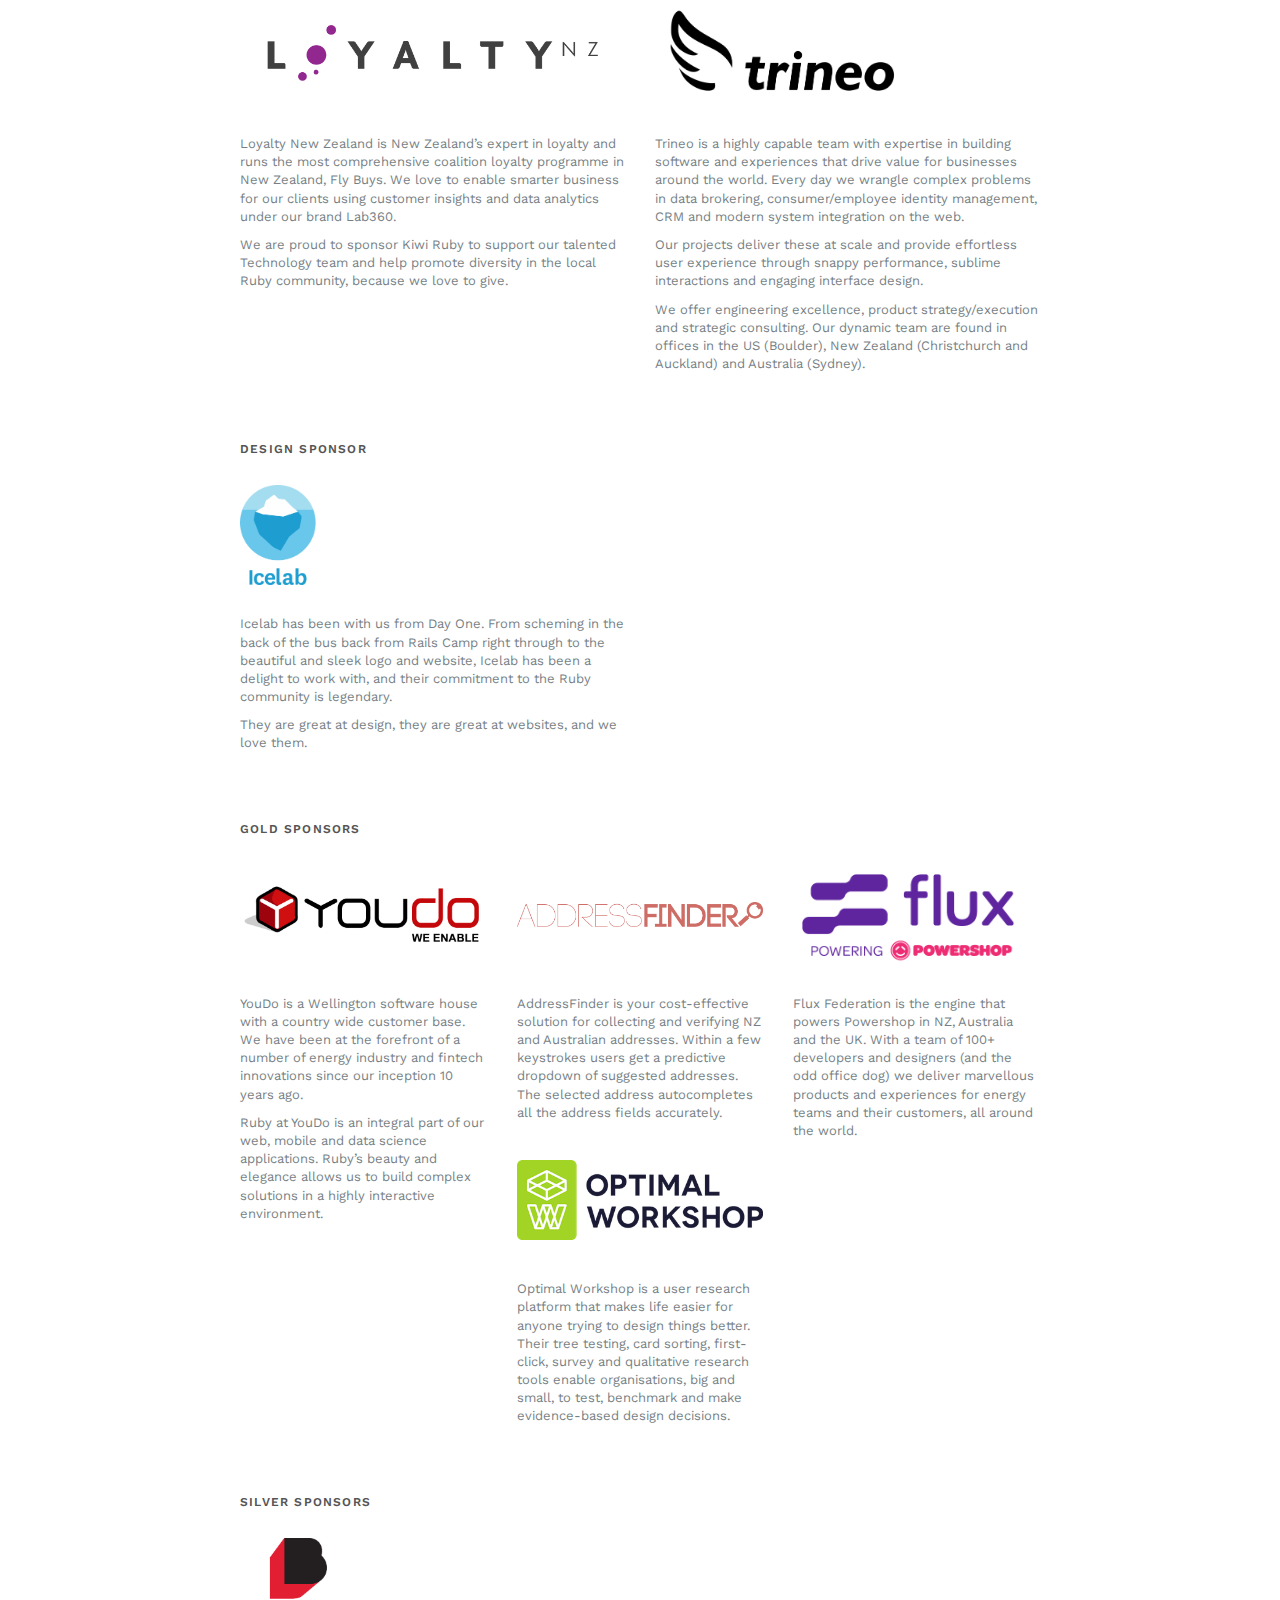
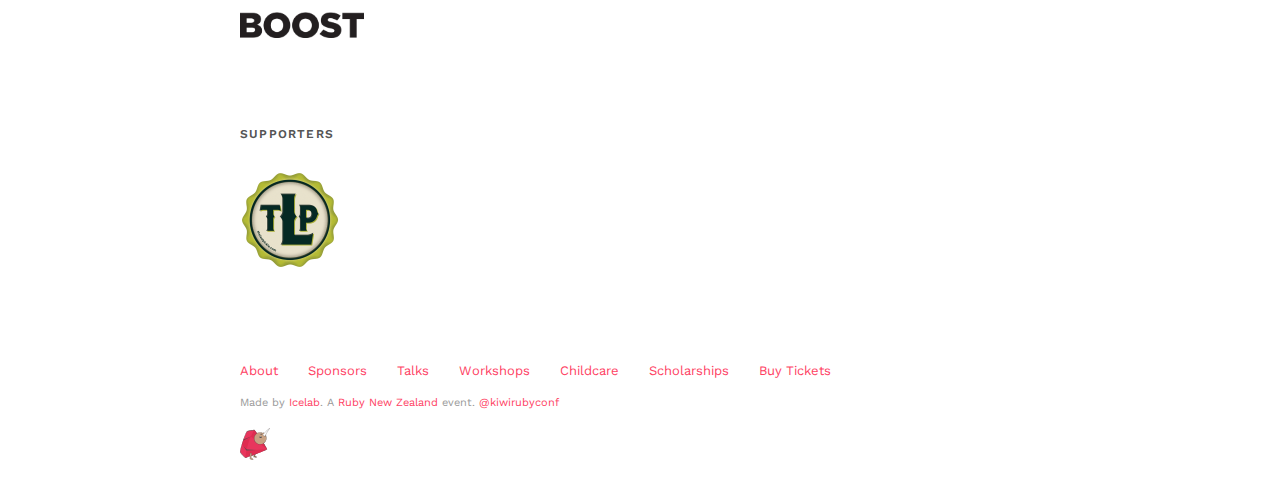
==== commit 4875c3f0: "Automated commit at 2017-08-16 02:09:06 UTC by middleman-deploy 2.0.0-alpha" ====
--- a/index.html
+++ b/index.html
@@ -5,4 +5,4 @@
 })(window,document,'script','https://www.google-analytics.com/analytics.js','ga');
 
 ga('create', 'UA-98197426-1', 'auto');
-ga('send', 'pageview');</script><title>Home — Kiwi Ruby</title><title>Kiwi Ruby</title><meta content="Kiwi Ruby is a new Ruby conference being held in Wellington, New Zealand in November 2017. It will be very good." name="description" property="og:description" /><meta content="http://kiwi.ruby.nz/images/opengraph-image.png" property="og:image" /><meta content="500" property="og:image:height" /><meta content="955" property="og:image:width" /><link href="/assets/public.css" rel="stylesheet" type="text/css" /><link href="/images/favicon.png" rel="icon" sizes="32x32" type="image/png" /><script src="https://cdnjs.cloudflare.com/ajax/libs/jquery/3.2.1/jquery.min.js" type="text/javascript">></script><script async="" src="/assets/public.js"></script></head><body class="nav__room"><div class="nav--mobile__show"><i aria-hidden="true" class="fa fa-bars"></i><span>Menu</span></div><div class="nav nav--header"><ul class="nav__content"><li class="nav__item"><a href="/">Kiwi&nbsp;Ruby</a></li><li class="nav__item"><a href="/about">About</a></li><li class="nav__item"><a href="/#sponsors">Sponsors</a></li><li class="nav__item"><a href="/talks">Talks</a></li><li class="nav__item"><a href="/workshops">Workshops</a></li><li class="nav__item"><a href="/childcare">Childcare</a></li><li class="nav__item"><a href="/scholarships">Scholarships</a></li><li class="nav__item nav__item--highlighted"><a href="https://ti.to/kiwi-ruby/kiwi-ruby-2017">Buy Tickets</a></li></ul></div><div class="nav nav--mobile"><ul class="nav__content"><li class="nav__item"><a href="/">Kiwi&nbsp;Ruby</a></li><li class="nav__item"><a href="/about">About</a></li><li class="nav__item"><a href="/#sponsors">Sponsors</a></li><li class="nav__item"><a href="/talks">Talks</a></li><li class="nav__item"><a href="/workshops">Workshops</a></li><li class="nav__item"><a href="/childcare">Childcare</a></li><li class="nav__item"><a href="/scholarships">Scholarships</a></li><li class="nav__item nav__item--highlighted"><a href="https://ti.to/kiwi-ruby/kiwi-ruby-2017">Buy Tickets</a></li></ul></div><div class="mw-spacer"><div class="container"><section><div class="header"><div class="inner-wrapper"><div class="hero"><a class="hero__logo-wrapper" href="/"><img alt="Kiwi Ruby - New Zealand Ruby Conference 2017" class="hero__logo" src="./images/kiwiruby.svg" /></a><div class="hero__slogan"><span class="hero__hidden">Kiwi Ruby</span><br /><p class="hero__date">November 2-3 2017 </p><p class="hero__date">Wellington, NZ </p></div></div></div></div></section><section><div class="body-inner-wrapper__section" id="info"><h2>🤔 Tell me more</h2><p>Kiwi Ruby is a new Ruby conference being held in Wellington, New Zealand. </p><p>With a mixture of local and international speakers, there will be one day of workshops and one single-track day of talks. We'll cover topics that interest, excite, and delight Rubyists and the Ruby-curious of all levels. </p></div><div class="body-inner-wrapper__section" id="prices"><h2>🎟 Sign me up</h2><p>Thanks to our <a href="/#sponsors">generous sponsors</a> for allowing us to set ticket prices at a level that we hope is affordable for you and your whole team.</p><p>Early bird tickets are strictly limited and end on September 4.</p><div class="grid c-price-list"><div class="col-1-3 c-price-list__item"><span class="c-price-list__type">Conference day</span><p class="c-price-list__description">Come see one day of <a href='/talks'>enlightening talks</a> at the Kiwi Ruby conference at Te Papa on November 3.</p><div class="c-price-list__rate c-price-list__rate--active"><p>Early bird</p><span class="c-price-list__price">$150</span></div><div class="c-price-list__rate c-price-list__rate--active"><p>Normal bird</p><span class="c-price-list__price">$180</span></div><div class="c-price-list__rate c-price-list__rate--active"><p>Student tickets - thanks to <a href='https://www.summeroftech.co.nz'>Summer of Tech</a></p><span class="c-price-list__price">$50</span></div><div class="c-price-list__action-section"></div></div><div class="col-1-3 c-price-list__item"><span class="c-price-list__type">Workshop day</span><p class="c-price-list__description">Pick a day's worth of <a href='/workshops'>mind-expanding workshops</a> at Te Papa on November 2.</p><div class="c-price-list__rate c-price-list__rate--sold-out"><p>Early bird - sold out!</p><span class="c-price-list__price">$200</span></div><div class="c-price-list__rate c-price-list__rate--active"><p>Normal bird</p><span class="c-price-list__price">$220</span></div><div class="c-price-list__action-section"></div></div><div class="col-1-3 c-price-list__item"><span class="c-price-list__type">Workshop + Conf Combo</span><p class="c-price-list__description">Come to a day of workshops on November 2 and the conference on November 3.</p><div class="c-price-list__rate c-price-list__rate--sold-out"><p>Early bird - sold out!</p><span class="c-price-list__price">$300</span></div><div class="c-price-list__rate c-price-list__rate--active"><p>Normal bird</p><span class="c-price-list__price">$350</span></div><div class="c-price-list__action-section"></div></div></div><div class="h-centred"><a class="button button--big" href="https://ti.to/kiwi-ruby/kiwi-ruby-2017">Buy tickets now!</a></div></div><div class="body-inner-wrapper__section" id="conference"><h2>🎙 Conference</h2><p>The conference will be held in the beautiful Soundings Theatre at Te Papa on the 3rd of November. We'll provide lunch and plenty of opportunities for you to get to know other attendees.</p><p>We have a stellar single-track lineup of talks. You'll learn something whether you've been writing Ruby for ten years or ten minutes.</p><div class="c-short-list"><a class="c-short-list__link" href="/talks/#jeremy"><img alt="Jeremy Flores" class="c-short-list__avatar" src="/images/speaker-avatars/jeremy.jpeg" /></a><a class="c-short-list__link" href="/talks/#lena"><img alt="Lena Plaksina" class="c-short-list__avatar" src="/images/speaker-avatars/lena.jpeg" /></a><a class="c-short-list__link" href="/talks/#jojo"><img alt="Jojo Hall" class="c-short-list__avatar" src="/images/speaker-avatars/jojo.jpeg" /></a><a class="c-short-list__link" href="/talks/#eoin"><img alt="Eoin Kelly" class="c-short-list__avatar" src="/images/speaker-avatars/eoin.jpeg" /></a><a class="c-short-list__link" href="/talks/#eleanor"><img alt="Eleanor Kiefel Haggerty" class="c-short-list__avatar" src="/images/speaker-avatars/eleanor.jpeg" /></a><a class="c-short-list__link" href="/talks/#daniel"><img alt="Daniel Fone" class="c-short-list__avatar" src="/images/speaker-avatars/daniel.jpeg" /></a><a class="c-short-list__link" href="/talks/#graham"><img alt="Graham Jenson" class="c-short-list__avatar" src="/images/speaker-avatars/graham.jpeg" /></a><a class="c-short-list__link" href="/talks/#caitlin"><img alt="Caitlin Palmer-Bright" class="c-short-list__avatar" src="/images/speaker-avatars/caitlin.jpeg" /></a><a class="c-short-list__link" href="/talks/#mark"><img alt="Mark Rickerby" class="c-short-list__avatar" src="/images/speaker-avatars/mark.jpeg" /></a><a class="c-short-list__link" href="/talks/#amanda"><img alt="Amanda Wagener" class="c-short-list__avatar" src="/images/speaker-avatars/amanda.jpeg" /></a></div></div><div class="body-inner-wrapper__section" id="workshops"><h2>💻 Workshops</h2><p>We're holding one day of deep-dive workshops on the 2nd of November. One ticket gets you a day of workshops - either one full-day workshop, or one in the morning and one in the afternoon.</p><div class="grid c-price-list"><div class="col-1-3 c-price-list__item"><span class="c-price-list__type">All day</span><div class="c-price-list__rate"><p><a href="/workshops/#dry-rb">Next Generation Web Apps with dry-rb</a></p><p><strong>Tim Riley, Andrew Croome</strong></p></div></div><div class="col-1-3 c-price-list__item"><span class="c-price-list__type">Morning</span><div class="c-price-list__rate"><p><a href="/workshops/#defensive-devops">Defensive DevOps</a></p><p><strong>aurynn shaw</strong></p><p class="t-small">Thanks to <a href="http://www.eiara.nz">Eiara - Sustainable DevOps</a></p></div><div class="c-price-list__rate"><p><a href="/workshops/#rspec">RSpec++</a></p><p><strong>Jon Rowe</strong></p></div></div><div class="col-1-3 c-price-list__item"><span class="c-price-list__type">Afternoon</span><div class="c-price-list__rate"><p><a href="/workshops/#machine-learning">Machine Learning for Developers</a></p><p><strong>Mai Nguyen</strong></p></div><div class="c-price-list__rate"><p><a href="/workshops/#engineering-empathy">Engineering Empathy</a></p><p><strong>Sarrah Jayne</strong></p></div></div></div></div><div class="body-inner-wrapper__section"><h2>🗺 Where is it?</h2><p>Kiwi Ruby is being held at Te Papa, on Cable Street on the Wellington waterfront. <a href="/location">Read more about Wellington and Te Papa here</a>.</p><div class="c-responsive-map"><iframe width="450"       height="250"        frameborder="0"        style="border:0"        src="https://www.google.com/maps/embed/v1/place?key=AIzaSyDaFJR5kaMRyXO_-1alNS9BNbMHrLHVilk&q='Te Papa, Wellington, New Zealand'"        allowfullscreen> </iframe></div></div><div class="body-inner-wrapper__section" id="sponsors"><h2>😎 Sponsors</h2><p>Kiwi Ruby wouldn't be possible without the support of our friends.</p><p>If you're interested in sponsoring, please get in touch with us at <a href="mailto:kiwi@ruby.nz">kiwi@ruby.nz</a>.</p><div class="c-sponsor-group"></div><div class="c-sponsor-group"><h3>Ruby sponsors</h3><div class="c-sponsor-level c-sponsor-level--size-2"><div class="grid"><div class="c-sponsor col-1"><a class="c-sponsor__logo" href="https://www.loyalty.co.nz" target="_blank"><img alt="Loyalty" src="/images/sponsor-logos/loyalty.png" /></a><div class="c-sponsor__description"><p>Loyalty New Zealand is New Zealand’s expert in loyalty and runs the most comprehensive coalition loyalty programme in New Zealand, Fly Buys. We love to enable smarter business for our clients using customer insights and data analytics under our brand Lab360.</p><p>We are proud to sponsor Kiwi Ruby to support our talented Technology team and help promote diversity in the local Ruby community, because we love to give.</p></div></div><div class="c-sponsor col-1"><a class="c-sponsor__logo" href="https://www.trineo.co.nz" target="_blank"><img alt="Trineo" src="/images/sponsor-logos/trineo.png" /></a><div class="c-sponsor__description"><p>Trineo is a highly capable team with expertise in building software and experiences that drive value for businesses around the world. Every day we wrangle complex problems in data brokering, consumer/employee identity management, CRM and modern system integration on the web.</p><p>Our projects deliver these at scale and provide effortless user experience through snappy performance, sublime interactions and engaging interface design.</p><p>We offer engineering excellence, product strategy/execution and strategic consulting. Our dynamic team are found in offices in the US (Boulder), New Zealand (Christchurch and Auckland) and Australia (Sydney).</p></div></div></div></div></div><div class="c-sponsor-group"><h3>Design sponsor</h3><div class="c-sponsor-level c-sponsor-level--size-1"><div class="grid"><div class="c-sponsor col-1"><a class="c-sponsor__logo" href="https://www.icelab.com.au" target="_blank"><img alt="Icelab" src="/images/sponsor-logos/icelab.png" /></a><div class="c-sponsor__description"><p>Icelab has been with us from Day One. From scheming in the back of the bus back from Rails Camp right through to the beautiful and sleek logo and website, Icelab has been a delight to work with, and their commitment to the Ruby community is legendary.</p><p>They are great at design, they are great at websites, and we love them.</p></div></div></div></div></div><div class="c-sponsor-group"><h3>Gold sponsors</h3><div class="c-sponsor-level c-sponsor-level--size-3"><div class="grid"><div class="c-sponsor col-1"><a class="c-sponsor__logo" href="https://www.youdo.co.nz" target="_blank"><img alt="Youdo" src="/images/sponsor-logos/youdo.png" /></a><div class="c-sponsor__description"><p>YouDo is a Wellington software house with a country wide customer base.  We have been at the forefront of a number of energy industry and fintech innovations since our inception 10 years ago.</p><p>Ruby at YouDo is an integral part of our web, mobile and data science applications.  Ruby’s beauty and elegance allows us to build complex solutions in a highly interactive environment.</p></div></div><div class="c-sponsor col-1"><a class="c-sponsor__logo" href="http://blog.addressfinder.nz/post/162066941338/kiwi-ruby" target="_blank"><img alt="AddressFinder" src="/images/sponsor-logos/addressfinder.png" /></a><div class="c-sponsor__description"><p>AddressFinder is your cost-effective solution for collecting and verifying NZ and Australian addresses. Within a few keystrokes users get a predictive dropdown of suggested addresses. The selected address autocompletes all the address fields accurately.</p></div></div><div class="c-sponsor col-1"><a class="c-sponsor__logo" href="https://www.powershop.co.nz" target="_blank"><img alt="Flux Federation" src="/images/sponsor-logos/flux.png" /></a><div class="c-sponsor__description"><p>Flux Federation is the engine that powers Powershop in NZ, Australia and the UK. With a team of 100+ developers and designers (and the odd office dog) we deliver marvellous products and experiences for energy teams and their customers, all around the world.</p></div></div><div class="c-sponsor col-1"><a class="c-sponsor__logo" href="http://www.optimalworkshop.com" target="_blank"><img alt="Optimal Workshop" src="/images/sponsor-logos/optimal.png" /></a><div class="c-sponsor__description"><p>Optimal Workshop is a user research platform that makes life easier for anyone trying to design things better. Their tree testing, card sorting, first-click, survey and qualitative research tools enable organisations, big and small, to test, benchmark and make evidence-based design decisions.</p></div></div></div></div></div><div class="c-sponsor-group"><h3>Silver sponsors</h3><div class="c-sponsor-level c-sponsor-level--size-4"><div class="grid"><div class="c-sponsor col-1"><a class="c-sponsor__logo" href="https://www.boost.co.nz" target="_blank"><img alt="Boost" src="/images/sponsor-logos/boost-tall.png" /></a></div></div></div></div><div class="c-sponsor-group"><h3>Supporters</h3><div class="c-sponsor-level c-sponsor-level--size-5"><div class="grid"><div class="c-sponsor col-1"><a class="c-sponsor__logo" href="http://thelastpickle.com/" target="_blank"><img alt="The Last Pickle" src="/images/sponsor-logos/the-last-pickle.png" /></a></div></div></div></div><div class="c-sponsor-group"></div><div class="c-sponsor-group"></div><div class="c-sponsor-group"></div></div></section><section><div class="footer"><div class="footer-nav nav--footer"><ul class="footer-nav__list"><li class="footer-nav__list-item"><a href="/about">About</a></li><li class="footer-nav__list-item"><a href="/#sponsors">Sponsors</a></li><li class="footer-nav__list-item"><a href="/talks">Talks</a></li><li class="footer-nav__list-item"><a href="/workshops">Workshops</a></li><li class="footer-nav__list-item"><a href="/childcare">Childcare</a></li><li class="footer-nav__list-item"><a href="/scholarships">Scholarships</a></li><li class="footer-nav__list-item"><a href="https://ti.to/kiwi-ruby/kiwi-ruby-2017">Buy Tickets</a></li></ul></div><div class="footer__credit">Made by <a href="http://icelab.com.au">Icelab</a>. A <a href="http://www.ruby.nz">Ruby New Zealand</a>&nbsp;event. <a href="https://twitter.com/KiwiRubyConf">@kiwirubyconf</a></div><a class="footer__birb" href="#top"><img alt="NZ Rubyconf 2017 mascot" src="/images/gembirb-up.svg" width="30" /></a></div></section></div></div></body></html>+ga('send', 'pageview');</script><title>Home — Kiwi Ruby</title><title>Kiwi Ruby</title><meta content="Kiwi Ruby is a new Ruby conference being held in Wellington, New Zealand in November 2017. It will be very good." name="description" property="og:description" /><meta content="http://kiwi.ruby.nz/images/opengraph-image.png" property="og:image" /><meta content="500" property="og:image:height" /><meta content="955" property="og:image:width" /><link href="/assets/public.css" rel="stylesheet" type="text/css" /><link href="/images/favicon.png" rel="icon" sizes="32x32" type="image/png" /><script src="https://cdnjs.cloudflare.com/ajax/libs/jquery/3.2.1/jquery.min.js" type="text/javascript">></script><script async="" src="/assets/public.js"></script></head><body class="nav__room"><div class="nav--mobile__show"><i aria-hidden="true" class="fa fa-bars"></i><span>Menu</span></div><div class="nav nav--header"><ul class="nav__content"><li class="nav__item"><a href="/">Kiwi&nbsp;Ruby</a></li><li class="nav__item"><a href="/about">About</a></li><li class="nav__item"><a href="/#sponsors">Sponsors</a></li><li class="nav__item"><a href="/talks">Talks</a></li><li class="nav__item"><a href="/workshops">Workshops</a></li><li class="nav__item"><a href="/childcare">Childcare</a></li><li class="nav__item"><a href="/scholarships">Scholarships</a></li><li class="nav__item nav__item--highlighted"><a href="https://ti.to/kiwi-ruby/kiwi-ruby-2017">Buy Tickets</a></li></ul></div><div class="nav nav--mobile"><ul class="nav__content"><li class="nav__item"><a href="/">Kiwi&nbsp;Ruby</a></li><li class="nav__item"><a href="/about">About</a></li><li class="nav__item"><a href="/#sponsors">Sponsors</a></li><li class="nav__item"><a href="/talks">Talks</a></li><li class="nav__item"><a href="/workshops">Workshops</a></li><li class="nav__item"><a href="/childcare">Childcare</a></li><li class="nav__item"><a href="/scholarships">Scholarships</a></li><li class="nav__item nav__item--highlighted"><a href="https://ti.to/kiwi-ruby/kiwi-ruby-2017">Buy Tickets</a></li></ul></div><div class="mw-spacer"><div class="container"><section><div class="header"><div class="inner-wrapper"><div class="hero"><a class="hero__logo-wrapper" href="/"><img alt="Kiwi Ruby - New Zealand Ruby Conference 2017" class="hero__logo" src="./images/kiwiruby.svg" /></a><div class="hero__slogan"><span class="hero__hidden">Kiwi Ruby</span><br /><p class="hero__date">November 2-3 2017 </p><p class="hero__date">Wellington, NZ </p></div></div></div></div></section><section><div class="body-inner-wrapper__section" id="info"><h2>🤔 Tell me more</h2><p>Kiwi Ruby is a new Ruby conference being held in Wellington, New Zealand. </p><p>With a mixture of local and international speakers, there will be one day of workshops and one single-track day of talks. We'll cover topics that interest, excite, and delight Rubyists and the Ruby-curious of all levels. </p></div><div class="body-inner-wrapper__section" id="prices"><h2>🎟 Sign me up</h2><p>Thanks to our <a href="/#sponsors">generous sponsors</a> for allowing us to set ticket prices at a level that we hope is affordable for you and your whole team.</p><p>Early bird tickets are strictly limited and end on September 4.</p><div class="grid c-price-list"><div class="col-1-3 c-price-list__item"><span class="c-price-list__type">Conference day</span><p class="c-price-list__description">Come see one day of <a href='/talks'>enlightening talks</a> at the Kiwi Ruby conference at Te Papa on November 3.</p><div class="c-price-list__rate c-price-list__rate--sold-out"><p>Early bird - sold out!</p><span class="c-price-list__price">$150</span></div><div class="c-price-list__rate c-price-list__rate--active"><p>Normal bird</p><span class="c-price-list__price">$180</span></div><div class="c-price-list__rate c-price-list__rate--active"><p>Student tickets - thanks to <a href='https://www.summeroftech.co.nz'>Summer of Tech</a></p><span class="c-price-list__price">$50</span></div><div class="c-price-list__action-section"></div></div><div class="col-1-3 c-price-list__item"><span class="c-price-list__type">Workshop day</span><p class="c-price-list__description">Pick a day's worth of <a href='/workshops'>mind-expanding workshops</a> at Te Papa on November 2.</p><div class="c-price-list__rate c-price-list__rate--sold-out"><p>Early bird - sold out!</p><span class="c-price-list__price">$200</span></div><div class="c-price-list__rate c-price-list__rate--active"><p>Normal bird</p><span class="c-price-list__price">$220</span></div><div class="c-price-list__action-section"></div></div><div class="col-1-3 c-price-list__item"><span class="c-price-list__type">Workshop + Conf Combo</span><p class="c-price-list__description">Come to a day of workshops on November 2 and the conference on November 3.</p><div class="c-price-list__rate c-price-list__rate--sold-out"><p>Early bird - sold out!</p><span class="c-price-list__price">$300</span></div><div class="c-price-list__rate c-price-list__rate--active"><p>Normal bird</p><span class="c-price-list__price">$350</span></div><div class="c-price-list__action-section"></div></div></div><div class="h-centred"><a class="button button--big" href="https://ti.to/kiwi-ruby/kiwi-ruby-2017">Buy tickets now!</a></div></div><div class="body-inner-wrapper__section" id="conference"><h2>🎙 Conference</h2><p>The conference will be held in the beautiful Soundings Theatre at Te Papa on the 3rd of November. We'll provide lunch and plenty of opportunities for you to get to know other attendees.</p><p>We have a stellar single-track lineup of talks. You'll learn something whether you've been writing Ruby for ten years or ten minutes.</p><div class="c-short-list"><a class="c-short-list__link" href="/talks/#jeremy"><img alt="Jeremy Flores" class="c-short-list__avatar" src="/images/speaker-avatars/jeremy.jpeg" /></a><a class="c-short-list__link" href="/talks/#lena"><img alt="Lena Plaksina" class="c-short-list__avatar" src="/images/speaker-avatars/lena.jpeg" /></a><a class="c-short-list__link" href="/talks/#jojo"><img alt="Jojo Hall" class="c-short-list__avatar" src="/images/speaker-avatars/jojo.jpeg" /></a><a class="c-short-list__link" href="/talks/#eoin"><img alt="Eoin Kelly" class="c-short-list__avatar" src="/images/speaker-avatars/eoin.jpeg" /></a><a class="c-short-list__link" href="/talks/#eleanor"><img alt="Eleanor Kiefel Haggerty" class="c-short-list__avatar" src="/images/speaker-avatars/eleanor.jpeg" /></a><a class="c-short-list__link" href="/talks/#daniel"><img alt="Daniel Fone" class="c-short-list__avatar" src="/images/speaker-avatars/daniel.jpeg" /></a><a class="c-short-list__link" href="/talks/#graham"><img alt="Graham Jenson" class="c-short-list__avatar" src="/images/speaker-avatars/graham.jpeg" /></a><a class="c-short-list__link" href="/talks/#caitlin"><img alt="Caitlin Palmer-Bright" class="c-short-list__avatar" src="/images/speaker-avatars/caitlin.jpeg" /></a><a class="c-short-list__link" href="/talks/#mark"><img alt="Mark Rickerby" class="c-short-list__avatar" src="/images/speaker-avatars/mark.jpeg" /></a><a class="c-short-list__link" href="/talks/#amanda"><img alt="Amanda Wagener" class="c-short-list__avatar" src="/images/speaker-avatars/amanda.jpeg" /></a></div></div><div class="body-inner-wrapper__section" id="workshops"><h2>💻 Workshops</h2><p>We're holding one day of deep-dive workshops on the 2nd of November. One ticket gets you a day of workshops - either one full-day workshop, or one in the morning and one in the afternoon.</p><div class="grid c-price-list"><div class="col-1-3 c-price-list__item"><span class="c-price-list__type">All day</span><div class="c-price-list__rate"><p><a href="/workshops/#dry-rb">Next Generation Web Apps with dry-rb</a></p><p><strong>Tim Riley, Andrew Croome</strong></p></div></div><div class="col-1-3 c-price-list__item"><span class="c-price-list__type">Morning</span><div class="c-price-list__rate"><p><a href="/workshops/#defensive-devops">Defensive DevOps</a></p><p><strong>aurynn shaw</strong></p><p class="t-small">Thanks to <a href="http://www.eiara.nz">Eiara - Sustainable DevOps</a></p></div><div class="c-price-list__rate"><p><a href="/workshops/#rspec">RSpec++</a></p><p><strong>Jon Rowe</strong></p></div></div><div class="col-1-3 c-price-list__item"><span class="c-price-list__type">Afternoon</span><div class="c-price-list__rate"><p><a href="/workshops/#machine-learning">Machine Learning for Developers</a></p><p><strong>Mai Nguyen</strong></p></div><div class="c-price-list__rate"><p><a href="/workshops/#engineering-empathy">Engineering Empathy</a></p><p><strong>Sarrah Jayne</strong></p></div></div></div></div><div class="body-inner-wrapper__section"><h2>🗺 Where is it?</h2><p>Kiwi Ruby is being held at Te Papa, on Cable Street on the Wellington waterfront. <a href="/location">Read more about Wellington and Te Papa here</a>.</p><div class="c-responsive-map"><iframe width="450"       height="250"        frameborder="0"        style="border:0"        src="https://www.google.com/maps/embed/v1/place?key=AIzaSyDaFJR5kaMRyXO_-1alNS9BNbMHrLHVilk&q='Te Papa, Wellington, New Zealand'"        allowfullscreen> </iframe></div></div><div class="body-inner-wrapper__section" id="sponsors"><h2>😎 Sponsors</h2><p>Kiwi Ruby wouldn't be possible without the support of our friends.</p><p>If you're interested in sponsoring, please get in touch with us at <a href="mailto:kiwi@ruby.nz">kiwi@ruby.nz</a>.</p><div class="c-sponsor-group"></div><div class="c-sponsor-group"><h3>Ruby sponsors</h3><div class="c-sponsor-level c-sponsor-level--size-2"><div class="grid"><div class="c-sponsor col-1"><a class="c-sponsor__logo" href="https://www.loyalty.co.nz" target="_blank"><img alt="Loyalty" src="/images/sponsor-logos/loyalty.png" /></a><div class="c-sponsor__description"><p>Loyalty New Zealand is New Zealand’s expert in loyalty and runs the most comprehensive coalition loyalty programme in New Zealand, Fly Buys. We love to enable smarter business for our clients using customer insights and data analytics under our brand Lab360.</p><p>We are proud to sponsor Kiwi Ruby to support our talented Technology team and help promote diversity in the local Ruby community, because we love to give.</p></div></div><div class="c-sponsor col-1"><a class="c-sponsor__logo" href="https://www.trineo.co.nz" target="_blank"><img alt="Trineo" src="/images/sponsor-logos/trineo.png" /></a><div class="c-sponsor__description"><p>Trineo is a highly capable team with expertise in building software and experiences that drive value for businesses around the world. Every day we wrangle complex problems in data brokering, consumer/employee identity management, CRM and modern system integration on the web.</p><p>Our projects deliver these at scale and provide effortless user experience through snappy performance, sublime interactions and engaging interface design.</p><p>We offer engineering excellence, product strategy/execution and strategic consulting. Our dynamic team are found in offices in the US (Boulder), New Zealand (Christchurch and Auckland) and Australia (Sydney).</p></div></div></div></div></div><div class="c-sponsor-group"><h3>Design sponsor</h3><div class="c-sponsor-level c-sponsor-level--size-1"><div class="grid"><div class="c-sponsor col-1"><a class="c-sponsor__logo" href="https://www.icelab.com.au" target="_blank"><img alt="Icelab" src="/images/sponsor-logos/icelab.png" /></a><div class="c-sponsor__description"><p>Icelab has been with us from Day One. From scheming in the back of the bus back from Rails Camp right through to the beautiful and sleek logo and website, Icelab has been a delight to work with, and their commitment to the Ruby community is legendary.</p><p>They are great at design, they are great at websites, and we love them.</p></div></div></div></div></div><div class="c-sponsor-group"><h3>Gold sponsors</h3><div class="c-sponsor-level c-sponsor-level--size-3"><div class="grid"><div class="c-sponsor col-1"><a class="c-sponsor__logo" href="https://www.youdo.co.nz" target="_blank"><img alt="Youdo" src="/images/sponsor-logos/youdo.png" /></a><div class="c-sponsor__description"><p>YouDo is a Wellington software house with a country wide customer base.  We have been at the forefront of a number of energy industry and fintech innovations since our inception 10 years ago.</p><p>Ruby at YouDo is an integral part of our web, mobile and data science applications.  Ruby’s beauty and elegance allows us to build complex solutions in a highly interactive environment.</p></div></div><div class="c-sponsor col-1"><a class="c-sponsor__logo" href="http://blog.addressfinder.nz/post/162066941338/kiwi-ruby" target="_blank"><img alt="AddressFinder" src="/images/sponsor-logos/addressfinder.png" /></a><div class="c-sponsor__description"><p>AddressFinder is your cost-effective solution for collecting and verifying NZ and Australian addresses. Within a few keystrokes users get a predictive dropdown of suggested addresses. The selected address autocompletes all the address fields accurately.</p></div></div><div class="c-sponsor col-1"><a class="c-sponsor__logo" href="https://www.powershop.co.nz" target="_blank"><img alt="Flux Federation" src="/images/sponsor-logos/flux.png" /></a><div class="c-sponsor__description"><p>Flux Federation is the engine that powers Powershop in NZ, Australia and the UK. With a team of 100+ developers and designers (and the odd office dog) we deliver marvellous products and experiences for energy teams and their customers, all around the world.</p></div></div><div class="c-sponsor col-1"><a class="c-sponsor__logo" href="http://www.optimalworkshop.com" target="_blank"><img alt="Optimal Workshop" src="/images/sponsor-logos/optimal.png" /></a><div class="c-sponsor__description"><p>Optimal Workshop is a user research platform that makes life easier for anyone trying to design things better. Their tree testing, card sorting, first-click, survey and qualitative research tools enable organisations, big and small, to test, benchmark and make evidence-based design decisions.</p></div></div></div></div></div><div class="c-sponsor-group"><h3>Silver sponsors</h3><div class="c-sponsor-level c-sponsor-level--size-4"><div class="grid"><div class="c-sponsor col-1"><a class="c-sponsor__logo" href="https://www.boost.co.nz" target="_blank"><img alt="Boost" src="/images/sponsor-logos/boost-tall.png" /></a></div></div></div></div><div class="c-sponsor-group"><h3>Supporters</h3><div class="c-sponsor-level c-sponsor-level--size-5"><div class="grid"><div class="c-sponsor col-1"><a class="c-sponsor__logo" href="http://thelastpickle.com/" target="_blank"><img alt="The Last Pickle" src="/images/sponsor-logos/the-last-pickle.png" /></a></div></div></div></div><div class="c-sponsor-group"></div><div class="c-sponsor-group"></div><div class="c-sponsor-group"></div></div></section><section><div class="footer"><div class="footer-nav nav--footer"><ul class="footer-nav__list"><li class="footer-nav__list-item"><a href="/about">About</a></li><li class="footer-nav__list-item"><a href="/#sponsors">Sponsors</a></li><li class="footer-nav__list-item"><a href="/talks">Talks</a></li><li class="footer-nav__list-item"><a href="/workshops">Workshops</a></li><li class="footer-nav__list-item"><a href="/childcare">Childcare</a></li><li class="footer-nav__list-item"><a href="/scholarships">Scholarships</a></li><li class="footer-nav__list-item"><a href="https://ti.to/kiwi-ruby/kiwi-ruby-2017">Buy Tickets</a></li></ul></div><div class="footer__credit">Made by <a href="http://icelab.com.au">Icelab</a>. A <a href="http://ruby.nz">Ruby New Zealand</a>&nbsp;event. <a href="https://twitter.com/KiwiRubyConf">@kiwirubyconf</a></div><a class="footer__birb" href="#top"><img alt="NZ Rubyconf 2017 mascot" src="/images/gembirb-up.svg" width="30" /></a></div></section></div></div></body></html>